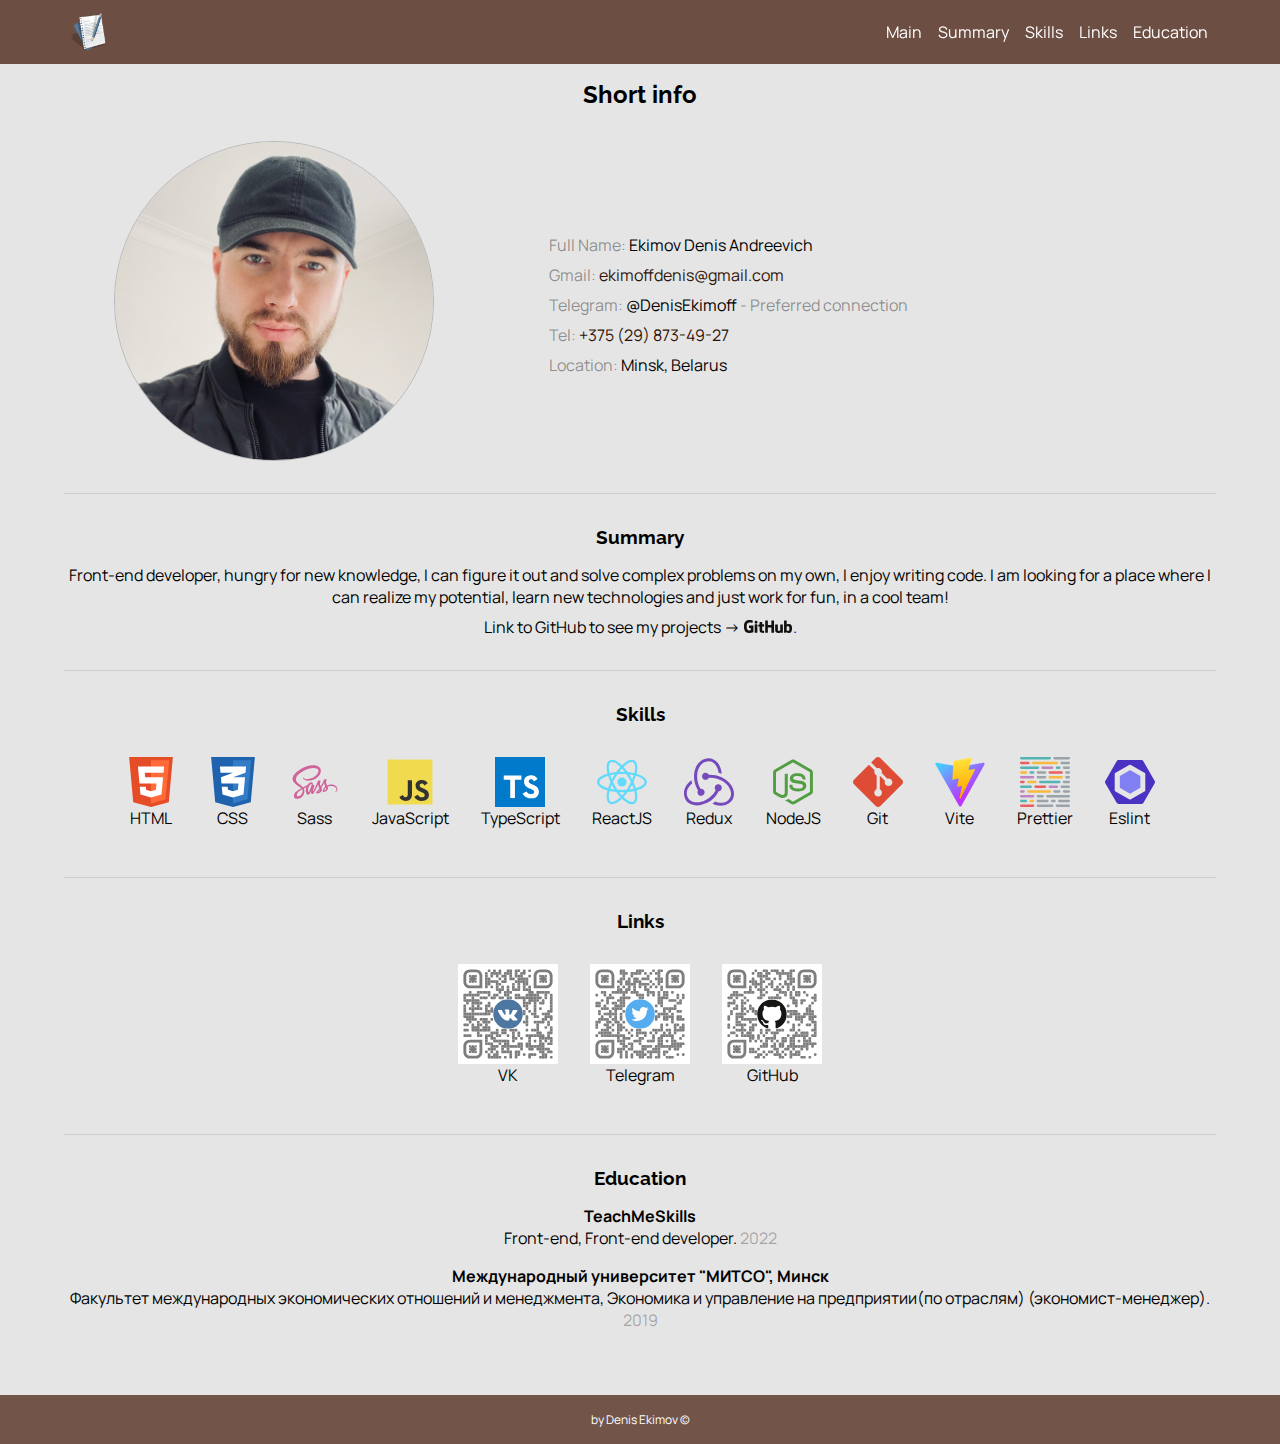
==== pages/myprofile.html @ cd578058 "feat: add qr-code links" ====
<!DOCTYPE html>
<html lang="en">

<head>
  <meta charset="UTF-8">
  <meta http-equiv="X-UA-Compatible" content="IE=edge">
  <meta name="viewport" content="width=device-width, initial-scale=1.0">
  <link rel="shortcut icon" href="../assets/img/favico.svg" type="image/x-icon">
  <link rel="stylesheet" href="../style/myprofile.css">
  <script src="../script/app.js" defer></script>
  <title>Profile</title>
</head>

<body>
  <header class="header">
    <div class="wrapper">
      <div class="header__body">
        <div class="header__logo">
          <img src="../assets/img/resume.png" alt="Resume">
        </div>
        <nav class="header__menu">
          <ul class="header__list">
            <li class="header__item">Main</li>
            <li class="header__item">Summary</li>
            <li class="header__item">Skills</li>
            <li class="header__item">Links</li>
            <li class="header__item">Education</li>
          </ul>
        </nav>
        <div class="header__burger">
          <span class="header__burger-line"></span>
        </div>
      </div>
    </div>
  </header>
  <main class="main">
    <div class="wrapper">
      <div class="main__body">
        <h2>Short info</h2>
        <section class="main__about">
          <div class="about__photo">
            <img src="../assets/img/avatar.jpg" alt="photo">
          </div>
          <div class="about__info">
            <p class="about__fullname">
              <span> Full Name:</span>
              Ekimov Denis Andreevich
            </p>
            <p class="about__email">
              <span> Gmail: </span>
              <a href="mailto:ekimoffdenis@gmail.com?subject=Job offer">ekimoffdenis@gmail.com</a>
            </p>
            <p class="about__telegram">
              <span> Telegram:</span>
              @DenisEkimoff
              <span> - Preferred connection</span>
            </p>
            <p class="about__tel">
              <span> Tel: </span>
              <a href="tel:+375298734927">+375 (29) 873-49-27</a>
            </p>
            <p class="about__location">
              <span> Location:</span>
              Minsk, Belarus
            </p>
          </div>
        </section>
        <section class="main__summary">
          <h3 class="main__title">Summary</h3>
          <p>Front-end developer, hungry for new knowledge, I can figure it out and solve complex
            problems on my
            own, I enjoy writing code. I am looking for a place where I can realize my potential,
            learn new
            technologies and just work for fun, in a cool team!</p>
          <p>Link to GitHub to see my projects &#8594 <a href="https://github.com/Denekimoff">
              <svg xmlns="http://www.w3.org/2000/svg" width="50" height="13"
                viewBox="-0.122 175.062 480.244 129.875">
                <g fill="#121110">
                  <path
                    d="M92.375 230.65H52.019a1.887 1.887 0 0 0-1.886 1.886v19.731a1.89 1.89 0 0 0 1.886 1.889h15.743v24.513s-3.535 1.206-13.308 1.206c-11.53 0-27.637-4.214-27.637-39.632 0-35.425 16.772-40.087 32.518-40.087 13.63 0 19.502 2.401 23.238 3.556 1.174.36 2.26-.808 2.26-1.851l4.502-19.063c0-.487-.165-1.075-.721-1.474-1.517-1.082-10.774-6.262-34.16-6.262-26.941 0-54.576 11.463-54.576 66.562 0 55.103 31.64 63.313 58.302 63.313 22.076 0 35.468-9.434 35.468-9.434.552-.306.612-1.077.612-1.431v-61.537c0-1.04-.844-1.885-1.885-1.885M300.354 181.664a1.88 1.88 0 0 0-1.873-1.896h-22.724a1.889 1.889 0 0 0-1.882 1.896l.006 43.913h-35.419v-43.913a1.882 1.882 0 0 0-1.875-1.896h-22.722a1.887 1.887 0 0 0-1.877 1.896v118.904c0 1.048.843 1.901 1.877 1.901h22.722c1.039 0 1.875-.854 1.875-1.901v-50.86h35.419l-.062 50.86c0 1.048.844 1.901 1.883 1.901h22.777c1.041 0 1.873-.854 1.875-1.901V181.664M135.254 197.268c0-8.183-6.56-14.795-14.653-14.795-8.085 0-14.65 6.612-14.65 14.795 0 8.173 6.565 14.802 14.65 14.802 8.093 0 14.653-6.629 14.653-14.802M133.629 275.486V220.6a1.89 1.89 0 0 0-1.88-1.895h-22.651c-1.039 0-1.969 1.072-1.969 2.115v78.634c0 2.312 1.44 2.998 3.304 2.998h20.408c2.239 0 2.788-1.1 2.788-3.034v-23.932M386.71 218.884h-22.549c-1.034 0-1.876.852-1.876 1.901v58.302s-5.729 4.192-13.859 4.192c-8.13 0-10.287-3.689-10.287-11.65v-50.844c0-1.049-.841-1.901-1.875-1.901h-22.886c-1.032 0-1.879.852-1.879 1.901v54.693c0 23.646 13.179 29.431 31.31 29.431 14.873 0 26.864-8.216 26.864-8.216s.571 4.329.829 4.843c.259.512.932 1.029 1.659 1.029l14.56-.064c1.032 0 1.879-.854 1.879-1.898l-.008-79.817c0-1.05-.843-1.902-1.882-1.902M439.445 283.207c-7.821-.238-13.126-3.788-13.126-3.788v-37.653s5.233-3.208 11.654-3.782c8.12-.727 15.944 1.726 15.944 21.095.001 20.426-3.53 24.457-14.472 24.128zm8.894-66.993c-12.807 0-21.518 5.714-21.518 5.714v-40.263c0-1.05-.839-1.897-1.875-1.897h-22.787a1.887 1.887 0 0 0-1.878 1.897v118.903c0 1.048.842 1.901 1.881 1.901h15.811c.711 0 1.25-.367 1.648-1.009.393-.639.96-5.482.96-5.482s9.318 8.83 26.957 8.83c20.708 0 32.584-10.504 32.584-47.154 0-36.651-18.967-41.44-31.783-41.44M198.936 218.695h-17.045l-.026-22.519c0-.852-.439-1.278-1.424-1.278h-23.228c-.903 0-1.388.398-1.388 1.265v23.271s-11.64 2.809-12.427 3.037a1.886 1.886 0 0 0-1.361 1.812v14.623c0 1.052.84 1.898 1.879 1.898h11.909v35.178c0 26.13 18.328 28.697 30.696 28.697 5.651 0 12.411-1.814 13.527-2.228.675-.248 1.067-.947 1.067-1.705l.019-16.086c0-1.05-.886-1.897-1.884-1.897-.993 0-3.534.404-6.15.404-8.372 0-11.209-3.893-11.209-8.932l-.001-33.432h17.046c1.039 0 1.88-.847 1.88-1.898v-18.317a1.884 1.884 0 0 0-1.88-1.893" />
                </g>
              </svg>.
            </a></p>
        </section>
        <section class="main__skills">
          <h3 class="main__title">Skills</h3>
          <ul class="skills__list">
            <li class="skills__item">HTML
              <svg enable-background="new 0 0 50 50" height="50px" id="Layer_1" version="1.0"
                viewBox="0 0 32 32" width="50px" xml:space="preserve"
                xmlns="http://www.w3.org/2000/svg" xmlns:xlink="http://www.w3.org/1999/xlink">
                <g>
                  <polygon fill="#E44D26"
                    points="27.377,28.889 16.001,32 4.625,28.889 2,0 30.002,0  " />
                  <polygon fill="#FF6C39" points="16,2 16,29.75 25.232,27.008 27.688,2  " />
                  <polygon fill="#FFFFFF"
                    points="24.363,6 7.607,6 8,10 8.619,17 19.503,17 19.148,20.984 16,21.99 12.857,20.984 12.648,19    8.803,19 9.262,23.987 16,25.99 22.728,23.986 23.718,13 12.252,13 12.002,10 24,10  " />
                </g>
              </svg>
            </li>
            <li class="skills__item">CSS
              <svg enable-background="new 0 0 32 32" height="50px" id="Layer_1" version="1.0"
                viewBox="0 0 32 32" width="50px" xml:space="preserve"
                xmlns="http://www.w3.org/2000/svg" xmlns:xlink="http://www.w3.org/1999/xlink">
                <g>
                  <polygon fill="#1F62AE"
                    points="27.377,28.889 16.001,32 4.625,28.889 2,0 30.002,0  " />
                  <polygon fill="#347DC6" points="16,2 16,29.75 25.232,27.008 27.688,2  " />
                  <polygon fill="#FFFFFF"
                    points="24.363,6 7.607,6 8,10 16,10 8.25,12.99 8.619,17 19.502,17 19.158,21 16,21.99 12.861,20.984    12.533,19 8.803,19 9.262,23.987 16,25.99 22.728,23.986 23.719,12.99 16.026,12.99 24,10  " />
                </g>
              </svg>
            </li>
            <li class="skills__item">Sass
              <svg height="50px" style="enable-background:new 0 0 512 512;" version="1.1"
                viewBox="0 0 512 512" width="50px" xml:space="preserve"
                xmlns="http://www.w3.org/2000/svg" xmlns:xlink="http://www.w3.org/1999/xlink">
                <g id="_x32_88-sass">
                  <g>
                    <g>
                      <path
                        d="M422.009,281.793c-16.096,0.071-30.035,3.952-41.675,9.701c-4.24-8.553-8.624-16.025-9.343-21.629     c-0.86-6.54-1.796-10.419-0.789-18.179c1.007-7.762,5.532-18.756,5.461-19.545c-0.071-0.79-1.006-4.743-10.275-4.815     c-9.269-0.071-17.244,1.796-18.179,4.239c-0.936,2.443-2.73,7.977-3.808,13.725c-1.653,8.407-18.54,38.443-28.097,54.107     c-3.161-6.106-5.819-11.497-6.395-15.808c-0.862-6.54-1.796-10.419-0.79-18.179c1.006-7.762,5.532-18.756,5.46-19.545     c-0.072-0.79-1.006-4.743-10.274-4.815c-9.27-0.071-17.244,1.796-18.18,4.24c-0.934,2.442-1.94,8.191-3.808,13.726     c-1.867,5.53-24.359,55.541-30.251,68.548c-3.019,6.609-5.604,11.927-7.473,15.521c-0.286,0.574-0.502,0.934-0.646,1.222     c0.215-0.359,0.36-0.72,0.36-0.574c-1.581,3.088-2.516,4.813-2.516,4.813v0.071c-1.222,2.299-2.587,4.382-3.233,4.382     c-0.432,0-1.365-6.034,0.216-14.298c3.376-17.389,11.352-44.404,11.28-45.34c-0.072-0.503,1.508-5.173-5.246-7.689     c-6.538-2.371-8.91,1.582-9.484,1.582s-1.006,1.438-1.006,1.438s7.258-30.467-13.94-30.467     c-13.221,0-31.615,14.516-40.668,27.665c-5.677,3.09-17.965,9.772-30.898,16.885c-4.958,2.731-10.06,5.532-14.874,8.192     c-0.359-0.361-0.647-0.72-1.006-1.079c-25.724-27.447-73.22-46.848-71.207-83.711c0.718-13.437,5.389-48.716,91.327-91.542     c70.418-35.065,126.751-25.436,136.453-4.024c13.938,30.539-30.109,87.376-103.256,95.566     c-27.88,3.09-42.537-7.688-46.202-11.711c-3.809-4.239-4.384-4.456-5.821-3.665c-2.372,1.293-0.862,5.03,0,7.257     c2.156,5.676,11.137,15.736,26.443,20.766c13.435,4.383,46.13,6.827,85.649-8.479c44.406-17.102,78.969-64.742,68.837-104.62     C303.809,85.2,236.625,71.906,173.034,94.468c-37.867,13.437-78.824,34.563-108.285,62.082     c-34.993,32.767-40.597,61.292-38.299,73.221c8.192,42.321,66.537,69.914,89.89,90.32c-1.15,0.647-2.228,1.222-3.233,1.797     c-11.712,5.819-56.19,29.1-67.328,53.677c-12.573,27.879,2.083,47.853,11.712,50.585c30.035,8.334,60.789-6.683,77.316-31.33     c16.525-24.645,14.514-56.836,6.898-71.495c-0.073-0.215-0.216-0.357-0.287-0.575c3.017-1.795,6.106-3.592,9.197-5.388     c5.963-3.521,11.784-6.756,16.885-9.556c-2.875,7.761-4.958,17.098-6.036,30.609c-1.293,15.807,5.246,36.286,13.725,44.334     c3.735,3.521,8.262,3.594,11.065,3.594c9.916,0,14.37-8.193,19.328-17.965c6.108-11.93,11.497-25.798,11.497-25.798     s-6.754,37.511,11.712,37.511c6.754,0,13.51-8.695,16.526-13.15v0.071c0,0,0.145-0.286,0.504-0.86     c0.718-1.079,1.077-1.726,1.077-1.726v-0.217c2.73-4.67,8.695-15.377,17.675-33.052c11.642-22.851,22.778-51.378,22.778-51.378     s1.006,6.972,4.457,18.54c2.011,6.826,6.25,14.299,9.627,21.557c-2.729,3.736-4.383,5.892-4.383,5.892s0,0.071,0.07,0.143     c-2.155,2.876-4.597,5.966-7.112,8.984c-9.198,10.921-20.12,23.425-21.556,27.017c-1.726,4.24-1.294,7.399,2.012,9.844     c2.442,1.869,6.754,2.155,11.28,1.797c8.264-0.577,14.084-2.587,16.886-3.883c4.454-1.578,9.629-4.095,14.515-7.615     c8.982-6.609,14.444-16.094,13.939-28.597c-0.287-6.898-2.516-13.797-5.246-20.262c0.791-1.151,1.654-2.374,2.444-3.593     c14.229-20.769,25.222-43.544,25.222-43.544s1.006,6.968,4.454,18.537c1.725,5.821,5.102,12.216,8.191,18.466     c-13.365,10.851-21.627,23.427-24.502,31.688c-5.318,15.306-1.15,22.202,6.682,23.786c3.521,0.718,8.551-0.936,12.288-2.517     c4.67-1.581,10.275-4.096,15.52-7.976c8.982-6.609,17.677-15.88,17.103-28.454c-0.217-5.677-1.797-11.353-3.881-16.814     c11.28-4.741,25.941-7.33,44.622-5.173c40.023,4.67,47.854,29.675,46.345,40.093c-1.507,10.492-9.914,16.241-12.717,17.965     c-2.804,1.725-3.665,2.372-3.448,3.665c0.358,1.868,1.651,1.797,4.022,1.364c3.307-0.574,20.982-8.479,21.771-27.808     C487.108,308.45,463.613,281.578,422.009,281.793L422.009,281.793z M113.538,385.766c-13.22,14.443-31.759,19.904-39.734,15.305     c-8.551-4.956-5.174-26.226,11.137-41.604c9.916-9.34,22.706-17.962,31.185-23.279c1.94-1.149,4.743-2.874,8.192-4.958     c0.575-0.357,0.862-0.502,0.862-0.502c0.646-0.433,1.365-0.791,2.084-1.223C133.226,351.349,127.478,370.605,113.538,385.766     L113.538,385.766z M210.111,320.091c-4.599,11.28-14.3,40.023-20.19,38.514c-5.03-1.294-8.121-23.209-1.006-44.764     c3.592-10.851,11.208-23.784,15.736-28.813c7.256-8.121,15.232-10.708,17.101-7.474     C224.266,281.793,212.984,313.05,210.111,320.091L210.111,320.091z M289.868,358.176c-1.939,1.005-3.736,1.651-4.598,1.148     c-0.646-0.359,0.791-1.725,0.791-1.725s9.986-10.706,13.939-15.594c2.299-2.873,4.957-6.251,7.832-9.986     c0,0.357,0.07,0.719,0.07,1.148C307.833,346.031,295.474,354.727,289.868,358.176z M351.377,344.163     c-1.437-1.006-1.223-4.383,3.592-14.875c1.869-4.096,6.181-10.993,13.652-17.604c0.863,2.73,1.365,5.316,1.365,7.759     C369.913,335.611,358.346,341.647,351.377,344.163L351.377,344.163z"
                        style="fill:#CF649A;" />
                    </g>
                  </g>
                </g>
                <g id="Layer_1" />
              </svg>
            </li>
            <li class="skills__item">JavaScript
              <svg height="50px" style="enable-background:new 0 0 512 512;" version="1.1"
                viewBox="0 0 512 512" width="50px" xml:space="preserve"
                xmlns="http://www.w3.org/2000/svg" xmlns:xlink="http://www.w3.org/1999/xlink">
                <g id="_x31_87-js">
                  <g>
                    <rect height="459.998" style="fill:#F0DB4F;" width="459.996" x="26.002"
                      y="26.001" />
                    <path
                      d="M276.331,384.759c0,44.767-26.286,65.2-64.586,65.2c-34.601,0-54.623-17.865-64.892-39.529    l35.218-21.255c6.777,12.013,12.938,22.177,27.826,22.177c14.169,0,23.207-5.544,23.207-27.208V237.21h43.227V384.759    L276.331,384.759z"
                      style="fill:#323330;" />
                    <path
                      d="M378.598,449.959c-40.147,0-66.124-19.099-78.754-44.151l35.219-20.332    c9.241,15.095,21.356,26.286,42.611,26.286c17.866,0,29.364-8.932,29.364-21.355c0-14.787-11.704-20.021-31.52-28.75l-10.781-4.62    c-31.214-13.246-51.853-29.983-51.853-65.2c0-32.447,24.745-57.09,63.248-57.09c27.518,0,47.232,9.549,61.402,34.603    l-33.679,21.562c-7.392-13.246-15.401-18.481-27.825-18.481c-12.63,0-20.639,8.01-20.639,18.481    c0,12.938,8.009,18.176,26.594,26.285l10.78,4.621c36.759,15.71,57.397,31.832,57.397,67.974    C450.164,428.602,419.565,449.959,378.598,449.959L378.598,449.959z"
                      style="fill:#323330;" />
                  </g>
                </g>
                <g id="Layer_1" />
              </svg>
            </li>
            <li class="skills__item">TypeScript
              <svg height="50px" viewBox="0 0 640 640" width="50px"
                xmlns="http://www.w3.org/2000/svg">
                <path d="m0 0h640v640h-640z" fill="#017acb" />
                <path
                  d="m307.3 237h30.7v53h-83v235.8l-2.2.6c-3 .8-42.5.8-51-.1l-6.8-.6v-235.7h-83v-53l26.3-.3c14.4-.2 51.4-.2 82.2 0s69.8.3 86.8.3zm234.3 263.8c-12.2 12.9-25.3 20.1-47.1 26-9.5 2.6-11.1 2.7-32.5 2.6s-23.1-.1-33.5-2.8c-26.9-6.9-48.6-20.4-63.4-39.5-4.2-5.4-11.1-16.6-11.1-18 0-.4 1-1.3 2.3-1.9s4-2.3 6.2-3.6 6.2-3.7 8.9-5.1 10.5-6 17.3-10.1 13-7.4 13.7-7.4 2 1.4 3 3.1c6 10.1 20 23 29.9 27.4 6.1 2.6 19.6 5.5 26.1 5.5 6 0 17-2.6 22.9-5.3 6.3-2.9 9.5-5.8 13.3-11.6 2.6-4.1 2.9-5.2 2.8-13 0-7.2-.4-9.2-2.4-12.5-5.6-9.2-13.2-14-44-27.6-31.8-14.1-46.1-22.5-57.7-33.8-8.6-8.4-10.3-10.7-15.7-21.2-7-13.5-7.9-17.9-8-38-.1-14.1.2-18.7 1.7-23.5 2.1-7.2 8.9-21.1 12-24.6 6.4-7.5 8.7-9.8 13.2-13.5 13.6-11.2 34.8-18.6 55.1-19.3 2.3 0 9.9.4 17 .9 20.4 1.7 34.3 6.7 47.7 17.4 10.1 8 25.4 26.8 23.9 29.3-1 1.5-40.9 28.1-43.5 28.9-1.6.5-2.7-.1-4.9-2.7-13.6-16.3-19.1-19.8-32.3-20.6-9.4-.6-14.4.5-20.7 4.7-6.6 4.4-9.8 11.1-9.8 20.4.1 13.6 5.3 20 24.5 29.5 12.4 6.1 23 11.1 23.8 11.1 1.2 0 26.9 12.8 33.6 16.8 31.2 18.3 43.9 37.1 47.2 69.5 2.4 24.4-4.5 46.7-19.5 62.5z"
                  fill="#fff" />
              </svg>
            </li>
            <li class="skills__item">ReactJS
              <svg height="100%"
                style="fill-rule:evenodd;clip-rule:evenodd;stroke-linejoin:round;stroke-miterlimit:2;"
                version="1.1" viewBox="0 0 128 128" width="50px" xml:space="preserve"
                xmlns="http://www.w3.org/2000/svg" xmlns:serif="http://www.serif.com/"
                xmlns:xlink="http://www.w3.org/1999/xlink">
                <g transform="matrix(1.25305,0,0,1.25305,-16.3076,4.57191)">
                  <circle cx="64" cy="47.5" r="9.3" style="fill:rgb(97,218,251);" />
                  <path
                    d="M64,81.7C71.3,88.8 78.5,93 84.3,93C86.2,93 88,92.6 89.5,91.7C94.7,88.7 96.6,81.2 94.8,70.5C94.5,68.6 94.1,66.7 93.6,64.7C95.6,64.1 97.4,63.5 99.2,62.9C109.3,59 114.9,53.6 114.9,47.7C114.9,41.7 109.3,36.3 99.2,32.5C97.4,31.8 95.6,31.2 93.6,30.7C94.1,28.7 94.5,26.8 94.8,24.9C96.5,14 94.6,6.4 89.4,3.4C87.9,2.5 86.1,2.1 84.2,2.1C78.5,2.1 71.2,6.3 63.9,13.4C56.7,6.3 49.5,2.1 43.7,2.1C41.8,2.1 40,2.5 38.5,3.4C33.3,6.4 31.4,13.9 33.2,24.6C33.5,26.5 33.9,28.4 34.4,30.4C32.4,31 30.6,31.6 28.8,32.2C18.7,36.1 13.1,41.5 13.1,47.4C13.1,53.4 18.7,58.8 28.8,62.6C30.6,63.3 32.4,63.9 34.4,64.4C33.9,66.4 33.5,68.3 33.2,70.2C31.5,80.9 33.4,88.5 38.5,91.4C40,92.3 41.8,92.7 43.7,92.7C49.5,92.9 56.7,88.7 64,81.7ZM58.4,68.2C60.2,68.3 62.1,68.3 64,68.3C65.9,68.3 67.8,68.3 69.6,68.2C67.8,70.6 65.9,72.8 64,74.9C62.1,72.8 60.2,70.6 58.4,68.2ZM46,57.9C47,59.6 47.9,61.2 49,62.8C45.9,62.4 43,61.9 40.2,61.3C41.1,58.6 42.1,55.8 43.3,53C44.1,54.6 45,56.3 46,57.9ZM40.2,33.8C43,33.2 45.9,32.7 49,32.3C48,33.9 47,35.5 46,37.2C45,38.9 44.1,40.5 43.3,42.2C42,39.3 41,36.5 40.2,33.8ZM45.7,47.5C47,44.8 48.4,42.1 50,39.4C51.5,36.8 53.2,34.2 54.9,31.6C57.9,31.4 60.9,31.3 64,31.3C67.2,31.3 70.2,31.4 73.1,31.6C74.9,34.2 76.5,36.8 78,39.4C79.6,42.1 81,44.8 82.3,47.5C81,50.2 79.6,52.9 78,55.6C76.5,58.2 74.8,60.8 73.1,63.4C70.1,63.6 67.1,63.7 64,63.7C60.8,63.7 57.8,63.6 54.9,63.4C53.1,60.8 51.5,58.2 50,55.6C48.4,52.9 47,50.2 45.7,47.5ZM84.8,42.1L82.1,37.1C81.1,35.4 80.2,33.8 79.1,32.2C82.2,32.6 85.1,33.1 87.9,33.7C87,36.5 86,39.3 84.8,42.1ZM84.8,52.9C86,55.7 87,58.5 87.9,61.2C85.1,61.8 82.2,62.3 79.1,62.7C80.1,61.1 81.1,59.5 82.1,57.8C83,56.3 83.9,54.6 84.8,52.9ZM87.1,87.6C86.3,88.1 85.3,88.3 84.2,88.3C79.3,88.3 73.2,84.3 67.2,78.3C70.1,75.2 72.9,71.7 75.7,67.8C80.4,67.4 84.9,66.7 89.1,65.7C89.6,67.5 89.9,69.3 90.2,71.1C91.6,79.6 90.5,85.7 87.1,87.6ZM92.3,34.9C103.5,38.1 110.2,43 110.2,47.5C110.2,51.4 105.6,55.3 97.5,58.4C95.9,59 94.1,59.6 92.3,60.1C91,56 89.4,51.8 87.4,47.5C89.4,43.2 91.1,39 92.3,34.9ZM84.3,6.7C85.4,6.7 86.3,6.9 87.2,7.4C90.5,9.3 91.7,15.3 90.3,23.9C90,25.6 89.6,27.4 89.2,29.3C85,28.4 80.5,27.7 75.8,27.2C73.1,23.3 70.2,19.8 67.3,16.7C73.3,10.8 79.4,6.7 84.3,6.7ZM69.6,26.8C67.8,26.7 65.9,26.7 64,26.7C62.1,26.7 60.2,26.7 58.4,26.8C60.2,24.4 62.1,22.2 64,20.1C65.9,22.2 67.8,24.5 69.6,26.8ZM40.9,7.4C41.7,6.9 42.7,6.7 43.8,6.7C48.7,6.7 54.8,10.7 60.8,16.7C57.9,19.8 55.1,23.3 52.3,27.2C47.6,27.6 43.1,28.3 38.9,29.3C38.4,27.5 38.1,25.7 37.8,23.9C36.4,15.4 37.5,9.4 40.9,7.4ZM35.7,60.1C24.5,56.9 17.8,52 17.8,47.5C17.8,43.6 22.4,39.7 30.5,36.6C32.1,36 33.9,35.4 35.7,34.9C37,39 38.6,43.2 40.6,47.5C38.6,51.8 36.9,56.1 35.7,60.1ZM37.8,71.1C38.1,69.4 38.5,67.6 38.9,65.7C43.1,66.6 47.6,67.3 52.3,67.8C55,71.7 57.9,75.2 60.8,78.3C54.8,84.2 48.7,88.3 43.8,88.3C42.7,88.3 41.8,88.1 40.9,87.6C37.5,85.7 36.4,79.6 37.8,71.1Z"
                    style="fill:rgb(97,218,251);fill-rule:nonzero;" />
                </g>
              </svg>
            </li>
            <li class="skills__item">Redux
              <svg width="50px" height="50px" viewBox="0 0 256 244"
                xmlns="http://www.w3.org/2000/svg" preserveAspectRatio="xMidYMid">
                <path
                  d="M177.381 169.733c9.447-.978 16.614-9.122 16.288-18.896-.325-9.773-8.47-17.592-18.243-17.592h-.651c-10.1.326-17.918 8.796-17.592 18.895.326 4.887 2.28 9.122 5.212 12.054-11.076 21.828-28.016 37.791-53.426 51.148-17.266 9.122-35.183 12.38-53.1 10.1-14.66-1.955-26.062-8.47-33.23-19.222-10.424-15.963-11.401-33.23-2.605-50.496 6.19-12.38 15.962-21.502 22.152-26.063-1.303-4.235-3.258-11.402-4.235-16.614-47.237 34.207-42.35 80.468-28.016 102.295 10.75 16.29 32.577 26.389 56.684 26.389 6.515 0 13.03-.652 19.546-2.28 41.699-8.145 73.299-32.905 91.216-69.718zm57.336-40.397c-24.759-28.995-61.245-44.958-102.944-44.958h-5.212c-2.932-5.864-9.122-9.774-15.963-9.774h-.652C99.848 74.93 92.03 83.4 92.355 93.5c.326 9.773 8.47 17.592 18.243 17.592h.651c7.167-.326 13.357-4.887 15.963-11.077h5.864c24.759 0 48.214 7.167 69.39 21.176 16.288 10.751 28.016 24.76 34.531 41.7 5.538 13.683 5.212 27.04-.652 38.443-9.121 17.266-24.432 26.714-44.63 26.714-13.031 0-25.41-3.91-31.926-6.842-3.583 3.258-10.099 8.47-14.66 11.729 14.009 6.515 28.343 10.099 42.025 10.099 31.274 0 54.404-17.267 63.2-34.533 9.447-18.896 8.795-51.474-15.637-79.165zM69.225 175.27c.326 9.774 8.47 17.592 18.243 17.592h.652c10.099-.325 17.917-8.796 17.591-18.895-.325-9.774-8.47-17.592-18.243-17.592h-.651c-.652 0-1.63 0-2.28.325-13.357-22.153-18.895-46.26-16.94-72.323 1.302-19.547 7.818-36.488 19.22-50.497 9.447-12.054 27.69-17.918 40.07-18.243 34.531-.652 49.19 42.351 50.168 59.618 4.235.977 11.402 3.258 16.289 4.887C189.434 27.366 156.857 0 125.584 0c-29.32 0-56.359 21.176-67.11 52.451-14.985 41.7-5.212 81.771 13.031 113.372-1.628 2.28-2.606 5.864-2.28 9.448z"
                  fill="#764ABC" />
              </svg>
            </li>
            <li class="skills__item">NodeJS
              <svg height="50px" style="enable-background:new 0 0 512 512;" version="1.1"
                viewBox="0 0 512 512" width="50px" xml:space="preserve"
                xmlns="http://www.w3.org/2000/svg" xmlns:xlink="http://www.w3.org/1999/xlink">
                <g id="_x32_33-node-js">
                  <g>
                    <path
                      d="M255.908,485.999c-6.116,0-12.323-1.642-17.708-4.746l-56.319-33.316    c-8.397-4.747-4.29-6.389-1.551-7.303c11.226-3.925,13.508-4.745,25.465-11.592c1.279-0.729,2.922-0.457,4.199,0.366    l43.266,25.648c1.552,0.912,3.741,0.912,5.202,0l168.592-97.304c1.553-0.913,2.555-2.738,2.555-4.563V158.583    c0-1.917-1.002-3.651-2.645-4.654L258.463,56.716c-1.551-0.913-3.65-0.913-5.202,0L84.852,154.019    c-1.644,0.913-2.647,2.738-2.647,4.655v194.515c0,1.825,1.003,3.65,2.647,4.473l46.188,26.653    c25.102,12.504,40.436-2.191,40.436-17.068V175.195c0-2.738,2.19-4.837,4.93-4.837h21.359c2.647,0,4.928,2.099,4.928,4.837    v192.143c0,33.407-18.256,52.576-49.928,52.576c-9.768,0-17.435,0-38.794-10.588l-44.179-25.467    c-10.954-6.299-17.708-18.074-17.708-30.76V158.583c0-12.596,6.754-24.462,17.708-30.76L238.2,30.519    c10.679-6.024,24.828-6.024,35.416,0l168.594,97.394c10.953,6.298,17.707,18.073,17.707,30.761v194.515    c0,12.596-6.754,24.371-17.707,30.761l-168.594,97.303C268.23,484.357,262.113,485.999,255.908,485.999z M392.006,294.224    c0-36.421-24.646-46.096-76.4-52.941c-52.396-6.938-57.689-10.498-57.689-22.729c0-10.131,4.473-23.641,43.266-23.641    c34.596,0,47.375,7.485,52.668,30.853c0.457,2.19,2.467,3.833,4.746,3.833h21.91c1.367,0,2.645-0.547,3.559-1.552    c0.914-1.003,1.369-2.373,1.275-3.743c-3.375-40.252-30.121-58.965-84.158-58.965c-48.103,0-76.764,20.264-76.764,54.311    c0,36.876,28.569,47.101,74.664,51.662c55.225,5.387,59.514,13.511,59.514,24.373c0,18.805-15.15,26.835-50.658,26.835    c-44.635,0-54.403-11.227-57.689-33.406c-0.365-2.373-2.374-4.107-4.837-4.107h-21.817c-2.738,0-4.836,2.191-4.836,4.836    c0,28.39,15.426,62.254,89.271,62.254C361.336,352.005,392.006,330.916,392.006,294.224L392.006,294.224z"
                      style="fill:#539E43;" />
                  </g>
                </g>
                <g id="Layer_1" />
              </svg>
            </li>
            <li class="skills__item">Git
              <svg width="50" height="50" viewBox="0 0 256 256" xmlns="http://www.w3.org/2000/svg"
                preserveAspectRatio="xMinYMin meet">
                <path
                  d="M251.172 116.594L139.4 4.828c-6.433-6.437-16.873-6.437-23.314 0l-23.21 23.21 29.443 29.443c6.842-2.312 14.688-.761 20.142 4.693 5.48 5.489 7.02 13.402 4.652 20.266l28.375 28.376c6.865-2.365 14.786-.835 20.269 4.657 7.663 7.66 7.663 20.075 0 27.74-7.665 7.666-20.08 7.666-27.749 0-5.764-5.77-7.188-14.235-4.27-21.336l-26.462-26.462-.003 69.637a19.82 19.82 0 0 1 5.188 3.71c7.663 7.66 7.663 20.076 0 27.747-7.665 7.662-20.086 7.662-27.74 0-7.663-7.671-7.663-20.086 0-27.746a19.654 19.654 0 0 1 6.421-4.281V94.196a19.378 19.378 0 0 1-6.421-4.281c-5.806-5.798-7.202-14.317-4.227-21.446L81.47 39.442l-76.64 76.635c-6.44 6.443-6.44 16.884 0 23.322l111.774 111.768c6.435 6.438 16.873 6.438 23.316 0l111.251-111.249c6.438-6.44 6.438-16.887 0-23.324"
                  fill="#DE4C36" />
              </svg>
            </li>
            <li class="skills__item">Vite
              <svg height="50" preserveAspectRatio="xMidYMid" width="50"
                xmlns="http://www.w3.org/2000/svg"
                viewBox="-1.871 -0.4069999999999627 259.721 257.849">
                <linearGradient id="a" x1="-.828%" x2="57.636%" y1="7.652%" y2="78.411%">
                  <stop offset="0" stop-color="#41d1ff" />
                  <stop offset="1" stop-color="#bd34fe" />
                </linearGradient>
                <linearGradient id="b" x1="43.376%" x2="50.316%" y1="2.242%" y2="89.03%">
                  <stop offset="0" stop-color="#ffea83" />
                  <stop offset=".083" stop-color="#ffdd35" />
                  <stop offset="1" stop-color="#ffa800" />
                </linearGradient>
                <path
                  d="M255.153 37.938L134.897 252.976c-2.483 4.44-8.862 4.466-11.382.048L.875 37.958c-2.746-4.814 1.371-10.646 6.827-9.67l120.385 21.517a6.537 6.537 0 0 0 2.322-.004l117.867-21.483c5.438-.991 9.574 4.796 6.877 9.62z"
                  fill="url(#a)" />
                <path
                  d="M185.432.063L96.44 17.501a3.268 3.268 0 0 0-2.634 3.014l-5.474 92.456a3.268 3.268 0 0 0 3.997 3.378l24.777-5.718c2.318-.535 4.413 1.507 3.936 3.838l-7.361 36.047c-.495 2.426 1.782 4.5 4.151 3.78l15.304-4.649c2.372-.72 4.652 1.36 4.15 3.788l-11.698 56.621c-.732 3.542 3.979 5.473 5.943 2.437l1.313-2.028 72.516-144.72c1.215-2.423-.88-5.186-3.54-4.672l-25.505 4.922c-2.396.462-4.435-1.77-3.759-4.114l16.646-57.705c.677-2.35-1.37-4.583-3.769-4.113z"
                  fill="url(#b)" />
              </svg>
            </li>
            <li class="skills__item">Prettier
              <svg id="Layer_1" xmlns="http://www.w3.org/2000/svg" viewBox="0 0 210 210" width="50"
                height="50">
                <style>
                  .st0 {
                    fill: #56b3b4
                  }

                  .st1 {
                    fill: #ea5e5e
                  }

                  .st2 {
                    fill: #bf85bf
                  }

                  .st3 {
                    fill: #f7ba3e
                  }

                  .st4 {
                    opacity: .5;
                    fill: #4d616e;
                    enable-background: new
                  }
                </style>
                <title>prettier-icon-dark</title>
                <g id="Page-1">
                  <g id="prettier-icon-dark">
                    <g id="Icon-_x28_Dark_x29_">
                      <g id="Group">
                        <path id="Rectangle" class="st0"
                          d="M155 40h10c2.8 0 5 2.2 5 5s-2.2 5-5 5h-10c-2.8 0-5-2.2-5-5s2.2-5 5-5z" />
                        <path id="Rectangle_1_" class="st1"
                          d="M5 200h50c2.8 0 5 2.2 5 5s-2.2 5-5 5H5c-2.8 0-5-2.2-5-5s2.2-5 5-5z" />
                        <path id="Rectangle_2_" class="st2"
                          d="M125 120h30c2.8 0 5 2.2 5 5s-2.2 5-5 5h-30c-2.8 0-5-2.2-5-5s2.2-5 5-5z" />
                        <path id="Rectangle_3_" class="st1"
                          d="M65 120h40c2.8 0 5 2.2 5 5s-2.2 5-5 5H65c-2.8 0-5-2.2-5-5s2.2-5 5-5z" />
                        <path id="Rectangle_4_" class="st0"
                          d="M5 120h40c2.8 0 5 2.2 5 5s-2.2 5-5 5H5c-2.8 0-5-2.2-5-5s2.2-5 5-5z" />
                        <path id="Rectangle_5_" class="st2"
                          d="M5 160h50c2.8 0 5 2.2 5 5s-2.2 5-5 5H5c-2.8 0-5-2.2-5-5s2.2-5 5-5z" />
                        <path id="Rectangle_6_" class="st2"
                          d="M5 80h50c2.8 0 5 2.2 5 5s-2.2 5-5 5H5c-2.8 0-5-2.2-5-5s2.2-5 5-5z" />
                        <path id="Rectangle_7_" class="st3"
                          d="M55 20h100c2.8 0 5 2.2 5 5s-2.2 5-5 5H55c-2.8 0-5-2.2-5-5s2.2-5 5-5z" />
                        <path id="Rectangle_8_" class="st1"
                          d="M5 20h30c2.8 0 5 2.2 5 5s-2.2 5-5 5H5c-2.8 0-5-2.2-5-5s2.2-5 5-5z" />
                        <path id="Rectangle_9_" class="st3"
                          d="M45 180h10c2.8 0 5 2.2 5 5s-2.2 5-5 5H45c-2.8 0-5-2.2-5-5s2.2-5 5-5z" />
                        <path id="Rectangle_10_" class="st0"
                          d="M45 60h10c2.8 0 5 2.2 5 5s-2.2 5-5 5H45c-2.8 0-5-2.2-5-5s2.2-5 5-5z" />
                        <path id="Rectangle_11_" class="st0"
                          d="M5 180h20c2.8 0 5 2.2 5 5s-2.2 5-5 5H5c-2.8 0-5-2.2-5-5s2.2-5 5-5z" />
                        <path id="Rectangle_12_" class="st3"
                          d="M5 60h20c2.8 0 5 2.2 5 5s-2.2 5-5 5H5c-2.8 0-5-2.2-5-5s2.2-5 5-5z" />
                        <path id="Rectangle_13_" class="st4"
                          d="M135 180h10c2.8 0 5 2.2 5 5s-2.2 5-5 5h-10c-2.8 0-5-2.2-5-5s2.2-5 5-5z" />
                        <path id="Rectangle_14_" class="st4"
                          d="M75 180h40c2.8 0 5 2.2 5 5s-2.2 5-5 5H75c-2.8 0-5-2.2-5-5s2.2-5 5-5z" />
                        <path id="Rectangle_15_" class="st4"
                          d="M165 180h40c2.8 0 5 2.2 5 5s-2.2 5-5 5h-40c-2.8 0-5-2.2-5-5s2.2-5 5-5z" />
                        <path id="Rectangle_16_" class="st0"
                          d="M85 100h80c2.8 0 5 2.2 5 5s-2.2 5-5 5H85c-2.8 0-5-2.2-5-5s2.2-5 5-5z" />
                        <path id="Rectangle_17_" class="st3"
                          d="M35 100h30c2.8 0 5 2.2 5 5s-2.2 5-5 5H35c-2.8 0-5-2.2-5-5s2.2-5 5-5z" />
                        <path id="Rectangle_18_" class="st1"
                          d="M5 100h10c2.8 0 5 2.2 5 5s-2.2 5-5 5H5c-2.8 0-5-2.2-5-5s2.2-5 5-5z" />
                        <path id="Rectangle_19_" class="st2"
                          d="M95 40h40c2.8 0 5 2.2 5 5s-2.2 5-5 5H95c-2.8 0-5-2.2-5-5s2.2-5 5-5z" />
                        <path id="Rectangle_20_" class="st0"
                          d="M5 40h70c2.8 0 5 2.2 5 5s-2.2 5-5 5H5c-2.8 0-5-2.2-5-5s2.2-5 5-5z" />
                        <path id="Rectangle_21_" class="st3"
                          d="M35 140h90c2.8 0 5 2.2 5 5s-2.2 5-5 5H35c-2.8 0-5-2.2-5-5s2.2-5 5-5z" />
                        <path id="Rectangle_22_" class="st2"
                          d="M5 140h10c2.8 0 5 2.2 5 5s-2.2 5-5 5H5c-2.8 0-5-2.2-5-5s2.2-5 5-5z" />
                        <path id="Rectangle_23_" class="st1"
                          d="M125 60h50c2.8 0 5 2.2 5 5s-2.2 5-5 5h-50c-2.8 0-5-2.2-5-5s2.2-5 5-5z" />
                        <path id="Rectangle_24_" class="st3"
                          d="M125 80h50c2.8 0 5 2.2 5 5s-2.2 5-5 5h-50c-2.8 0-5-2.2-5-5s2.2-5 5-5z" />
                        <path id="Rectangle_25_" class="st0"
                          d="M5 0h120c2.8 0 5 2.2 5 5s-2.2 5-5 5H5c-2.8 0-5-2.2-5-5s2.2-5 5-5z" />
                        <path id="Rectangle_26_" class="st4"
                          d="M145 0h60c2.8 0 5 2.2 5 5s-2.2 5-5 5h-60c-2.8 0-5-2.2-5-5s2.2-5 5-5z" />
                        <path id="Rectangle_27_" class="st4"
                          d="M145 140h20c2.8 0 5 2.2 5 5s-2.2 5-5 5h-20c-2.8 0-5-2.2-5-5s2.2-5 5-5z" />
                        <path id="Rectangle_28_" class="st4"
                          d="M185 140h20c2.8 0 5 2.2 5 5s-2.2 5-5 5h-20c-2.8 0-5-2.2-5-5s2.2-5 5-5z" />
                        <path id="Rectangle_29_" class="st4"
                          d="M175 120h30c2.8 0 5 2.2 5 5s-2.2 5-5 5h-30c-2.8 0-5-2.2-5-5s2.2-5 5-5z" />
                        <path id="Rectangle_30_" class="st4"
                          d="M175 20h30c2.8 0 5 2.2 5 5s-2.2 5-5 5h-30c-2.8 0-5-2.2-5-5s2.2-5 5-5z" />
                        <path id="Rectangle_31_" class="st4"
                          d="M185 100h20c2.8 0 5 2.2 5 5s-2.2 5-5 5h-20c-2.8 0-5-2.2-5-5s2.2-5 5-5z" />
                        <path id="Rectangle_32_" class="st4"
                          d="M185 40h20c2.8 0 5 2.2 5 5s-2.2 5-5 5h-20c-2.8 0-5-2.2-5-5s2.2-5 5-5z" />
                        <path id="Rectangle_33_" class="st4"
                          d="M195 60h10c2.8 0 5 2.2 5 5s-2.2 5-5 5h-10c-2.8 0-5-2.2-5-5s2.2-5 5-5z" />
                        <path id="Rectangle_34_" class="st4"
                          d="M195 80h10c2.8 0 5 2.2 5 5s-2.2 5-5 5h-10c-2.8 0-5-2.2-5-5s2.2-5 5-5z" />
                        <path id="Rectangle_35_" class="st4"
                          d="M115 160h90c2.8 0 5 2.2 5 5s-2.2 5-5 5h-90c-2.8 0-5-2.2-5-5s2.2-5 5-5z" />
                        <path id="Rectangle_36_" class="st4"
                          d="M75 160h20c2.8 0 5 2.2 5 5s-2.2 5-5 5H75c-2.8 0-5-2.2-5-5s2.2-5 5-5z" />
                        <path id="Rectangle_37_" class="st4"
                          d="M155 200h50c2.8 0 5 2.2 5 5s-2.2 5-5 5h-50c-2.8 0-5-2.2-5-5s2.2-5 5-5z" />
                        <path id="Rectangle_38_" class="st4"
                          d="M75 200h60c2.8 0 5 2.2 5 5s-2.2 5-5 5H75c-2.8 0-5-2.2-5-5s2.2-5 5-5z" />
                        <path id="Rectangle_39_" class="st4"
                          d="M75 60h30c2.8 0 5 2.2 5 5s-2.2 5-5 5H75c-2.8 0-5-2.2-5-5s2.2-5 5-5z" />
                        <path id="Rectangle_40_" class="st4"
                          d="M75 80h30c2.8 0 5 2.2 5 5s-2.2 5-5 5H75c-2.8 0-5-2.2-5-5s2.2-5 5-5z" />
                      </g>
                    </g>
                  </g>
                </g>
              </svg>
            </li>
            <li class="skills__item">Eslint
              <svg width="50" height="50" viewBox="0 0 256 225" xmlns="http://www.w3.org/2000/svg"
                preserveAspectRatio="xMidYMid">
                <path
                  d="M77.965 80.568l48.57-28.042a3.929 3.929 0 0 1 3.93 0l48.57 28.042A3.932 3.932 0 0 1 181 83.971v56.084c0 1.403-.75 2.7-1.965 3.403l-48.57 28.042a3.929 3.929 0 0 1-3.93 0l-48.57-28.042A3.931 3.931 0 0 1 76 140.055V83.97c.001-1.404.75-2.7 1.965-3.403"
                  fill="#8080F2" />
                <path
                  d="M254.417 107.417L196.323 6.35C194.213 2.696 190.315 0 186.095 0H69.906c-4.22 0-8.12 2.696-10.23 6.35L1.583 107.194c-2.11 3.655-2.11 8.268 0 11.923l58.093 100.239c2.11 3.654 6.01 5.522 10.23 5.522h116.188c4.22 0 8.119-1.812 10.228-5.467l58.094-100.402c2.112-3.653 2.112-7.938 0-11.592zm-48.105 48.6c0 1.485-.894 2.86-2.182 3.604l-73.999 42.693a4.21 4.21 0 0 1-4.186 0l-74.056-42.693c-1.287-.744-2.188-2.118-2.188-3.605V70.628c0-1.487.888-2.86 2.176-3.604l73.995-42.694a4.202 4.202 0 0 1 4.185 0l74.06 42.694c1.289.744 2.195 2.117 2.195 3.604v85.388z"
                  fill="#4B32C3" />
              </svg>
            </li>
          </ul>
        </section>
        <section class="main__links">
          <h3 class="main__title">Links</h3>
          <ul class="links__list">
            <li class="links__item">
              <a href="https://vk.com/ekimov.denis" target="_blank" rel="noopener noreferrer">
                <svg version="1.1" id="Layer_1" xmlns="http://www.w3.org/2000/svg"
                  xmlns:xlink="http://www.w3.org/1999/xlink" x="0px" y="0px" width="100px"
                  height="100px" viewBox="0 0 2257 2257" enable-background="new 0 0 2257 2257"
                  xml:space="preserve">
                  <rect x="0" y="0" width="2257" height="2257" fill="rgb(255,255,255)" />
                  <g transform="translate(122,122)">
                    <g transform="translate(549,0) scale(0.61,0.61)">
                      <g transform="" style="fill: rgb(124, 124, 124);">
                        <g>
                          <path
                            d="M100,65.625c0,9.507-3.355,17.611-10.059,24.316C83.236,96.645,75.132,100,65.625,100h-31.25
                		c-9.504,0-17.61-3.355-24.315-10.059C3.354,83.236,0,75.132,0,65.625v-31.25c0-9.504,3.353-17.61,10.059-24.315
                		C16.766,3.354,24.871,0,34.375,0h31.25c9.508,0,17.613,3.353,24.316,10.059C96.646,16.766,100,24.871,100,34.375V65.625z" />
                        </g>
                      </g>
                    </g>
                    <g transform="translate(671,0) scale(0.61,0.61)">
                      <g transform="" style="fill: rgb(124, 124, 124);">
                        <g>
                          <path
                            d="M100,34.375c0-9.505-3.354-17.611-10.059-24.316C83.236,3.354,75.13,0,65.625,0h-31.25C24.87,0,16.764,3.353,10.059,10.059
                		S0,24.87,0,34.375v31.25c0,0.521,0.065,1.303,0.195,2.344H0V100h100V67.969h-0.195c0.132-1.041,0.195-1.822,0.195-2.344V34.375z" />
                        </g>
                      </g>
                    </g>
                    <g transform="translate(793,0) scale(0.61,0.61)">
                      <g transform="" style="fill: rgb(124, 124, 124);">
                        <g>
                          <path
                            d="M100,34.375c0-9.505-3.354-17.611-10.059-24.316C83.236,3.354,75.13,0,65.625,0h-31.25C24.87,0,16.764,3.353,10.059,10.059
                		S0,24.87,0,34.375v31.25c0,0.521,0.065,1.303,0.195,2.344H0V100h100V67.969h-0.195c0.132-1.041,0.195-1.822,0.195-2.344V34.375z" />
                        </g>
                      </g>
                    </g>
                    <g transform="translate(976,0) scale(0.61,0.61)">
                      <g transform="" style="fill: rgb(124, 124, 124);">
                        <g>
                          <path
                            d="M100,34.375V0H34.375C24.87,0,16.764,3.353,10.059,10.059S0,24.87,0,34.375V100h100V34.375z" />
                        </g>
                      </g>
                    </g>
                    <g transform="translate(1037,0) scale(0.61,0.61)">
                      <g transform="" style="fill: rgb(124, 124, 124);">
                        <g>
                          <path
                            d="M100,34.375c0-9.505-3.354-17.611-10.059-24.316C83.236,3.354,75.13,0,65.625,0H0v100h100V34.375z" />
                        </g>
                      </g>
                    </g>
                    <g transform="translate(1159,0) scale(0.61,0.61)">
                      <g transform="" style="fill: rgb(124, 124, 124);">
                        <g>
                          <path
                            d="M100,34.375V0H34.375C24.87,0,16.764,3.353,10.059,10.059S0,24.87,0,34.375V100h100V34.375z" />
                        </g>
                      </g>
                    </g>
                    <g transform="translate(1220,0) scale(0.61,0.61)">
                      <g transform="" style="fill: rgb(124, 124, 124);">
                        <g>
                          <path d="M65.625,0H0v100h65.625c9.505,0,17.611-3.354,24.316-10.059C96.646,83.236,100,75.13,100,65.625v-31.25
                		c0-9.505-3.354-17.611-10.059-24.316C83.236,3.354,75.13,0,65.625,0z" />
                        </g>
                      </g>
                    </g>
                    <g transform="translate(1342,0) scale(0.61,0.61)">
                      <g transform="" style="fill: rgb(124, 124, 124);">
                        <g>
                          <path
                            d="M100,34.375c0-9.505-3.354-17.611-10.059-24.316C83.236,3.354,75.13,0,65.625,0h-31.25C24.87,0,16.764,3.353,10.059,10.059
                		S0,24.87,0,34.375v31.25c0,0.521,0.065,1.303,0.195,2.344H0V100h100V67.969h-0.195c0.132-1.041,0.195-1.822,0.195-2.344V34.375z" />
                        </g>
                      </g>
                    </g>
                    <g transform="translate(1464,0) scale(0.61,0.61)">
                      <g transform="" style="fill: rgb(124, 124, 124);">
                        <g>
                          <path
                            d="M100,65.625c0,9.507-3.355,17.611-10.059,24.316C83.236,96.645,75.132,100,65.625,100h-31.25
                		c-9.504,0-17.61-3.355-24.315-10.059C3.354,83.236,0,75.132,0,65.625v-31.25c0-9.504,3.353-17.61,10.059-24.315
                		C16.766,3.354,24.871,0,34.375,0h31.25c9.508,0,17.613,3.353,24.316,10.059C96.646,16.766,100,24.871,100,34.375V65.625z" />
                        </g>
                      </g>
                    </g>
                    <g transform="translate(488,61) scale(0.61,0.61)">
                      <g transform="" style="fill: rgb(124, 124, 124);">
                        <g>
                          <path
                            d="M100,34.375c0-9.505-3.354-17.611-10.059-24.316C83.236,3.354,75.13,0,65.625,0h-31.25C24.87,0,16.764,3.353,10.059,10.059
                		S0,24.87,0,34.375v31.25c0,0.521,0.065,1.303,0.195,2.344H0V100h100V67.969h-0.195c0.132-1.041,0.195-1.822,0.195-2.344V34.375z" />
                        </g>
                      </g>
                    </g>
                    <g transform="translate(610,61) scale(0.61,0.61)">
                      <g transform="" style="fill: rgb(124, 124, 124);">
                        <g>
                          <path
                            d="M100,34.375V0H34.375C24.87,0,16.764,3.353,10.059,10.059S0,24.87,0,34.375V100h100V34.375z" />
                        </g>
                      </g>
                    </g>
                    <g transform="translate(671,61) scale(0.61,0.61)">
                      <g transform="" style="fill: rgb(124, 124, 124);">
                        <rect width="100" height="100" />
                      </g>
                    </g>
                    <g transform="translate(732,61) scale(0.61,0.61)">
                      <g transform="" style="fill: rgb(124, 124, 124);">
                        <rect width="100" height="100" />
                      </g>
                    </g>
                    <g transform="translate(793,61) scale(0.61,0.61)">
                      <g transform="" style="fill: rgb(124, 124, 124);">
                        <g>
                          <path
                            d="M100,0H0v100h65.625c9.505,0,17.611-3.354,24.316-10.059C96.646,83.236,100,75.13,100,65.625V0z" />
                        </g>
                      </g>
                    </g>
                    <g transform="translate(915,61) scale(0.61,0.61)">
                      <g transform="" style="fill: rgb(124, 124, 124);">
                        <g>
                          <path
                            d="M100,34.375V0H34.375C24.87,0,16.764,3.353,10.059,10.059S0,24.87,0,34.375V100h100V34.375z" />
                        </g>
                      </g>
                    </g>
                    <g transform="translate(976,61) scale(0.61,0.61)">
                      <g transform="" style="fill: rgb(124, 124, 124);">
                        <rect width="100" height="100" />
                      </g>
                    </g>
                    <g transform="translate(1037,61) scale(0.61,0.61)">
                      <g transform="" style="fill: rgb(124, 124, 124);">
                        <rect width="100" height="100" />
                      </g>
                    </g>
                    <g transform="translate(1159,61) scale(0.61,0.61)">
                      <g transform="" style="fill: rgb(124, 124, 124);">
                        <rect width="100" height="100" />
                      </g>
                    </g>
                    <g transform="translate(1281,61) scale(0.61,0.61)">
                      <g transform="" style="fill: rgb(124, 124, 124);">
                        <g>
                          <path
                            d="M100,34.375V0H34.375C24.87,0,16.764,3.353,10.059,10.059S0,24.87,0,34.375V100h100V34.375z" />
                        </g>
                      </g>
                    </g>
                    <g transform="translate(1342,61) scale(0.61,0.61)">
                      <g transform="" style="fill: rgb(124, 124, 124);">
                        <g>
                          <path
                            d="M100,0H0v100h65.625c9.505,0,17.611-3.354,24.316-10.059C96.646,83.236,100,75.13,100,65.625V0z" />
                        </g>
                      </g>
                    </g>
                    <g transform="translate(488,122) scale(0.61,0.61)">
                      <g transform="" style="fill: rgb(124, 124, 124);">
                        <rect width="100" height="100" />
                      </g>
                    </g>
                    <g transform="translate(610,122) scale(0.61,0.61)">
                      <g transform="" style="fill: rgb(124, 124, 124);">
                        <g>
                          <path d="M99.805,32.031H100V0H0v32.031h0.195C0.065,33.073,0,33.854,0,34.375v31.25c0,9.505,3.353,17.611,10.059,24.316
                		C16.765,96.646,24.87,100,34.375,100h31.25c9.505,0,17.611-3.354,24.316-10.059C96.646,83.236,100,75.13,100,65.625v-31.25
                		C100,33.854,99.937,33.073,99.805,32.031z" />
                        </g>
                      </g>
                    </g>
                    <g transform="translate(732,122) scale(0.61,0.61)">
                      <g transform="" style="fill: rgb(124, 124, 124);">
                        <g>
                          <path d="M99.805,32.031H100V0H0v32.031h0.195C0.065,33.073,0,33.854,0,34.375v31.25c0,9.505,3.353,17.611,10.059,24.316
                		C16.765,96.646,24.87,100,34.375,100h31.25c9.505,0,17.611-3.354,24.316-10.059C96.646,83.236,100,75.13,100,65.625v-31.25
                		C100,33.854,99.937,33.073,99.805,32.031z" />
                        </g>
                      </g>
                    </g>
                    <g transform="translate(854,122) scale(0.61,0.61)">
                      <g transform="" style="fill: rgb(124, 124, 124);">
                        <g>
                          <path d="M100,34.375V0H34.375C24.87,0,16.764,3.353,10.059,10.059S0,24.87,0,34.375v31.25c0,9.505,3.353,17.611,10.059,24.316
                		C16.765,96.646,24.87,100,34.375,100H100V34.375z" />
                        </g>
                      </g>
                    </g>
                    <g transform="translate(915,122) scale(0.61,0.61)">
                      <g transform="" style="fill: rgb(124, 124, 124);">
                        <rect width="100" height="100" />
                      </g>
                    </g>
                    <g transform="translate(1037,122) scale(0.61,0.61)">
                      <g transform="" style="fill: rgb(124, 124, 124);">
                        <rect width="100" height="100" />
                      </g>
                    </g>
                    <g transform="translate(1159,122) scale(0.61,0.61)">
                      <g transform="" style="fill: rgb(124, 124, 124);">
                        <g>
                          <path
                            d="M100,0H0v65.625c0,9.505,3.353,17.611,10.059,24.316C16.765,96.646,24.87,100,34.375,100H100V0z" />
                        </g>
                      </g>
                    </g>
                    <g transform="translate(1220,122) scale(0.61,0.61)">
                      <g transform="" style="fill: rgb(124, 124, 124);">
                        <rect width="100" height="100" />
                      </g>
                    </g>
                    <g transform="translate(1281,122) scale(0.61,0.61)">
                      <g transform="" style="fill: rgb(124, 124, 124);">
                        <rect width="100" height="100" />
                      </g>
                    </g>
                    <g transform="translate(1464,122) scale(0.61,0.61)">
                      <g transform="" style="fill: rgb(124, 124, 124);">
                        <g>
                          <path
                            d="M100,65.625c0,9.507-3.355,17.611-10.059,24.316C83.236,96.645,75.132,100,65.625,100h-31.25
                		c-9.504,0-17.61-3.355-24.315-10.059C3.354,83.236,0,75.132,0,65.625v-31.25c0-9.504,3.353-17.61,10.059-24.315
                		C16.766,3.354,24.871,0,34.375,0h31.25c9.508,0,17.613,3.353,24.316,10.059C96.646,16.766,100,24.871,100,34.375V65.625z" />
                        </g>
                      </g>
                    </g>
                    <g transform="translate(488,183) scale(0.61,0.61)">
                      <g transform="" style="fill: rgb(124, 124, 124);">
                        <rect width="100" height="100" />
                      </g>
                    </g>
                    <g transform="translate(549,183) scale(0.61,0.61)">
                      <g transform="" style="fill: rgb(124, 124, 124);">
                        <g>
                          <path
                            d="M100,34.375c0-9.505-3.354-17.611-10.059-24.316C83.236,3.354,75.13,0,65.625,0H0v100h100V34.375z" />
                        </g>
                      </g>
                    </g>
                    <g transform="translate(793,183) scale(0.61,0.61)">
                      <g transform="" style="fill: rgb(124, 124, 124);">
                        <g>
                          <path
                            d="M100,65.625c0,9.507-3.355,17.611-10.059,24.316C83.236,96.645,75.132,100,65.625,100h-31.25
                		c-9.504,0-17.61-3.355-24.315-10.059C3.354,83.236,0,75.132,0,65.625v-31.25c0-9.504,3.353-17.61,10.059-24.315
                		C16.766,3.354,24.871,0,34.375,0h31.25c9.508,0,17.613,3.353,24.316,10.059C96.646,16.766,100,24.871,100,34.375V65.625z" />
                        </g>
                      </g>
                    </g>
                    <g transform="translate(915,183) scale(0.61,0.61)">
                      <g transform="" style="fill: rgb(124, 124, 124);">
                        <rect width="100" height="100" />
                      </g>
                    </g>
                    <g transform="translate(1037,183) scale(0.61,0.61)">
                      <g transform="" style="fill: rgb(124, 124, 124);">
                        <g>
                          <path
                            d="M100,0H0v65.625c0,9.505,3.353,17.611,10.059,24.316C16.765,96.646,24.87,100,34.375,100H100V0z" />
                        </g>
                      </g>
                    </g>
                    <g transform="translate(1098,183) scale(0.61,0.61)">
                      <g transform="" style="fill: rgb(124, 124, 124);">
                        <g>
                          <path d="M65.625,0H0v100h65.625c9.505,0,17.611-3.354,24.316-10.059C96.646,83.236,100,75.13,100,65.625v-31.25
                		c0-9.505-3.354-17.611-10.059-24.316C83.236,3.354,75.13,0,65.625,0z" />
                        </g>
                      </g>
                    </g>
                    <g transform="translate(1220,183) scale(0.61,0.61)">
                      <g transform="" style="fill: rgb(124, 124, 124);">
                        <rect width="100" height="100" />
                      </g>
                    </g>
                    <g transform="translate(1281,183) scale(0.61,0.61)">
                      <g transform="" style="fill: rgb(124, 124, 124);">
                        <rect width="100" height="100" />
                      </g>
                    </g>
                    <g transform="translate(1342,183) scale(0.61,0.61)">
                      <g transform="" style="fill: rgb(124, 124, 124);">
                        <rect width="100" height="100" />
                      </g>
                    </g>
                    <g transform="translate(1403,183) scale(0.61,0.61)">
                      <g transform="" style="fill: rgb(124, 124, 124);">
                        <g>
                          <path
                            d="M100,34.375c0-9.505-3.354-17.611-10.059-24.316C83.236,3.354,75.13,0,65.625,0H0v100h100V34.375z" />
                        </g>
                      </g>
                    </g>
                    <g transform="translate(488,244) scale(0.61,0.61)">
                      <g transform="" style="fill: rgb(124, 124, 124);">
                        <rect width="100" height="100" />
                      </g>
                    </g>
                    <g transform="translate(549,244) scale(0.61,0.61)">
                      <g transform="" style="fill: rgb(124, 124, 124);">
                        <rect width="100" height="100" />
                      </g>
                    </g>
                    <g transform="translate(610,244) scale(0.61,0.61)">
                      <g transform="" style="fill: rgb(124, 124, 124);">
                        <rect width="100" height="100" />
                      </g>
                    </g>
                    <g transform="translate(671,244) scale(0.61,0.61)">
                      <g transform="" style="fill: rgb(124, 124, 124);">
                        <rect width="100" height="100" />
                      </g>
                    </g>
                    <g transform="translate(732,244) scale(0.61,0.61)">
                      <g transform="" style="fill: rgb(124, 124, 124);">
                        <g>
                          <path
                            d="M100,34.375c0-9.505-3.354-17.611-10.059-24.316C83.236,3.354,75.13,0,65.625,0H0v100h100V34.375z" />
                        </g>
                      </g>
                    </g>
                    <g transform="translate(854,244) scale(0.61,0.61)">
                      <g transform="" style="fill: rgb(124, 124, 124);">
                        <g>
                          <path d="M100,34.375V0H34.375C24.87,0,16.764,3.353,10.059,10.059S0,24.87,0,34.375v31.25c0,9.505,3.353,17.611,10.059,24.316
                		C16.765,96.646,24.87,100,34.375,100H100V34.375z" />
                        </g>
                      </g>
                    </g>
                    <g transform="translate(915,244) scale(0.61,0.61)">
                      <g transform="" style="fill: rgb(124, 124, 124);">
                        <g>
                          <path
                            d="M100,0H0v100h65.625c9.505,0,17.611-3.354,24.316-10.059C96.646,83.236,100,75.13,100,65.625V0z" />
                        </g>
                      </g>
                    </g>
                    <g transform="translate(1159,244) scale(0.61,0.61)">
                      <g transform="" style="fill: rgb(124, 124, 124);">
                        <g>
                          <path d="M100,34.375V0H34.375C24.87,0,16.764,3.353,10.059,10.059S0,24.87,0,34.375v31.25c0,9.505,3.353,17.611,10.059,24.316
                		C16.765,96.646,24.87,100,34.375,100H100V34.375z" />
                        </g>
                      </g>
                    </g>
                    <g transform="translate(1220,244) scale(0.61,0.61)">
                      <g transform="" style="fill: rgb(124, 124, 124);">
                        <rect width="100" height="100" />
                      </g>
                    </g>
                    <g transform="translate(1281,244) scale(0.61,0.61)">
                      <g transform="" style="fill: rgb(124, 124, 124);">
                        <rect width="100" height="100" />
                      </g>
                    </g>
                    <g transform="translate(1342,244) scale(0.61,0.61)">
                      <g transform="" style="fill: rgb(124, 124, 124);">
                        <rect width="100" height="100" />
                      </g>
                    </g>
                    <g transform="translate(1403,244) scale(0.61,0.61)">
                      <g transform="" style="fill: rgb(124, 124, 124);">
                        <rect width="100" height="100" />
                      </g>
                    </g>
                    <g transform="translate(488,305) scale(0.61,0.61)">
                      <g transform="" style="fill: rgb(124, 124, 124);">
                        <rect width="100" height="100" />
                      </g>
                    </g>
                    <g transform="translate(549,305) scale(0.61,0.61)">
                      <g transform="" style="fill: rgb(124, 124, 124);">
                        <g>
                          <path
                            d="M100,0H0v100h65.625c9.505,0,17.611-3.354,24.316-10.059C96.646,83.236,100,75.13,100,65.625V0z" />
                        </g>
                      </g>
                    </g>
                    <g transform="translate(732,305) scale(0.61,0.61)">
                      <g transform="" style="fill: rgb(124, 124, 124);">
                        <rect width="100" height="100" />
                      </g>
                    </g>
                    <g transform="translate(793,305) scale(0.61,0.61)">
                      <g transform="" style="fill: rgb(124, 124, 124);">
                        <g>
                          <path d="M65.625,0H0v100h65.625c9.505,0,17.611-3.354,24.316-10.059C96.646,83.236,100,75.13,100,65.625v-31.25
                		c0-9.505-3.354-17.611-10.059-24.316C83.236,3.354,75.13,0,65.625,0z" />
                        </g>
                      </g>
                    </g>
                    <g transform="translate(1098,305) scale(0.61,0.61)">
                      <g transform="" style="fill: rgb(124, 124, 124);">
                        <g>
                          <path
                            d="M100,34.375c0-9.505-3.354-17.611-10.059-24.316C83.236,3.354,75.13,0,65.625,0h-31.25C24.87,0,16.764,3.353,10.059,10.059
                		S0,24.87,0,34.375v31.25c0,0.521,0.065,1.303,0.195,2.344H0V100h100V67.969h-0.195c0.132-1.041,0.195-1.822,0.195-2.344V34.375z" />
                        </g>
                      </g>
                    </g>
                    <g transform="translate(1220,305) scale(0.61,0.61)">
                      <g transform="" style="fill: rgb(124, 124, 124);">
                        <rect width="100" height="100" />
                      </g>
                    </g>
                    <g transform="translate(1342,305) scale(0.61,0.61)">
                      <g transform="" style="fill: rgb(124, 124, 124);">
                        <rect width="100" height="100" />
                      </g>
                    </g>
                    <g transform="translate(1403,305) scale(0.61,0.61)">
                      <g transform="" style="fill: rgb(124, 124, 124);">
                        <g>
                          <path
                            d="M100,0H0v100h65.625c9.505,0,17.611-3.354,24.316-10.059C96.646,83.236,100,75.13,100,65.625V0z" />
                        </g>
                      </g>
                    </g>
                    <g transform="translate(488,366) scale(0.61,0.61)">
                      <g transform="" style="fill: rgb(124, 124, 124);">
                        <g>
                          <path d="M99.805,32.031H100V0H0v32.031h0.195C0.065,33.073,0,33.854,0,34.375v31.25c0,9.505,3.353,17.611,10.059,24.316
                		C16.765,96.646,24.87,100,34.375,100h31.25c9.505,0,17.611-3.354,24.316-10.059C96.646,83.236,100,75.13,100,65.625v-31.25
                		C100,33.854,99.937,33.073,99.805,32.031z" />
                        </g>
                      </g>
                    </g>
                    <g transform="translate(610,366) scale(0.61,0.61)">
                      <g transform="" style="fill: rgb(124, 124, 124);">
                        <g>
                          <path
                            d="M100,65.625c0,9.507-3.355,17.611-10.059,24.316C83.236,96.645,75.132,100,65.625,100h-31.25
                		c-9.504,0-17.61-3.355-24.315-10.059C3.354,83.236,0,75.132,0,65.625v-31.25c0-9.504,3.353-17.61,10.059-24.315
                		C16.766,3.354,24.871,0,34.375,0h31.25c9.508,0,17.613,3.353,24.316,10.059C96.646,16.766,100,24.871,100,34.375V65.625z" />
                        </g>
                      </g>
                    </g>
                    <g transform="translate(732,366) scale(0.61,0.61)">
                      <g transform="" style="fill: rgb(124, 124, 124);">
                        <rect width="100" height="100" />
                      </g>
                    </g>
                    <g transform="translate(854,366) scale(0.61,0.61)">
                      <g transform="" style="fill: rgb(124, 124, 124);">
                        <g>
                          <path
                            d="M100,34.375c0-9.505-3.354-17.611-10.059-24.316C83.236,3.354,75.13,0,65.625,0h-31.25C24.87,0,16.764,3.353,10.059,10.059
                		S0,24.87,0,34.375v31.25c0,0.521,0.065,1.303,0.195,2.344H0V100h100V67.969h-0.195c0.132-1.041,0.195-1.822,0.195-2.344V34.375z" />
                        </g>
                      </g>
                    </g>
                    <g transform="translate(976,366) scale(0.61,0.61)">
                      <g transform="" style="fill: rgb(124, 124, 124);">
                        <g>
                          <path
                            d="M100,34.375c0-9.505-3.354-17.611-10.059-24.316C83.236,3.354,75.13,0,65.625,0h-31.25C24.87,0,16.764,3.353,10.059,10.059
                		S0,24.87,0,34.375v31.25c0,0.521,0.065,1.303,0.195,2.344H0V100h100V67.969h-0.195c0.132-1.041,0.195-1.822,0.195-2.344V34.375z" />
                        </g>
                      </g>
                    </g>
                    <g transform="translate(1098,366) scale(0.61,0.61)">
                      <g transform="" style="fill: rgb(124, 124, 124);">
                        <rect width="100" height="100" />
                      </g>
                    </g>
                    <g transform="translate(1220,366) scale(0.61,0.61)">
                      <g transform="" style="fill: rgb(124, 124, 124);">
                        <rect width="100" height="100" />
                      </g>
                    </g>
                    <g transform="translate(1342,366) scale(0.61,0.61)">
                      <g transform="" style="fill: rgb(124, 124, 124);">
                        <rect width="100" height="100" />
                      </g>
                    </g>
                    <g transform="translate(1464,366) scale(0.61,0.61)">
                      <g transform="" style="fill: rgb(124, 124, 124);">
                        <g>
                          <path
                            d="M100,34.375c0-9.505-3.354-17.611-10.059-24.316C83.236,3.354,75.13,0,65.625,0h-31.25C24.87,0,16.764,3.353,10.059,10.059
                		S0,24.87,0,34.375v31.25c0,0.521,0.065,1.303,0.195,2.344H0V100h100V67.969h-0.195c0.132-1.041,0.195-1.822,0.195-2.344V34.375z" />
                        </g>
                      </g>
                    </g>
                    <g transform="translate(732,427) scale(0.61,0.61)">
                      <g transform="" style="fill: rgb(124, 124, 124);">
                        <g>
                          <path
                            d="M100,0H0v65.625c0,9.505,3.353,17.611,10.059,24.316C16.765,96.646,24.87,100,34.375,100H100V0z" />
                        </g>
                      </g>
                    </g>
                    <g transform="translate(793,427) scale(0.61,0.61)">
                      <g transform="" style="fill: rgb(124, 124, 124);">
                        <rect width="100" height="100" />
                      </g>
                    </g>
                    <g transform="translate(854,427) scale(0.61,0.61)">
                      <g transform="" style="fill: rgb(124, 124, 124);">
                        <g>
                          <path
                            d="M100,0H0v100h65.625c9.505,0,17.611-3.354,24.316-10.059C96.646,83.236,100,75.13,100,65.625V0z" />
                        </g>
                      </g>
                    </g>
                    <g transform="translate(976,427) scale(0.61,0.61)">
                      <g transform="" style="fill: rgb(124, 124, 124);">
                        <rect width="100" height="100" />
                      </g>
                    </g>
                    <g transform="translate(1098,427) scale(0.61,0.61)">
                      <g transform="" style="fill: rgb(124, 124, 124);">
                        <g>
                          <path
                            d="M100,0H0v65.625c0,9.505,3.353,17.611,10.059,24.316C16.765,96.646,24.87,100,34.375,100H100V0z" />
                        </g>
                      </g>
                    </g>
                    <g transform="translate(1159,427) scale(0.61,0.61)">
                      <g transform="" style="fill: rgb(124, 124, 124);">
                        <rect width="100" height="100" />
                      </g>
                    </g>
                    <g transform="translate(1220,427) scale(0.61,0.61)">
                      <g transform="" style="fill: rgb(124, 124, 124);">
                        <g>
                          <path
                            d="M100,0H0v100h65.625c9.505,0,17.611-3.354,24.316-10.059C96.646,83.236,100,75.13,100,65.625V0z" />
                        </g>
                      </g>
                    </g>
                    <g transform="translate(1342,427) scale(0.61,0.61)">
                      <g transform="" style="fill: rgb(124, 124, 124);">
                        <g>
                          <path
                            d="M100,0H0v65.625c0,9.505,3.353,17.611,10.059,24.316C16.765,96.646,24.87,100,34.375,100H100V0z" />
                        </g>
                      </g>
                    </g>
                    <g transform="translate(1403,427) scale(0.61,0.61)">
                      <g transform="" style="fill: rgb(124, 124, 124);">
                        <rect width="100" height="100" />
                      </g>
                    </g>
                    <g transform="translate(1464,427) scale(0.61,0.61)">
                      <g transform="" style="fill: rgb(124, 124, 124);">
                        <rect width="100" height="100" />
                      </g>
                    </g>
                    <g transform="translate(122,488) scale(0.61,0.61)">
                      <g transform="" style="fill: rgb(124, 124, 124);">
                        <g>
                          <path
                            d="M100,34.375c0-9.505-3.354-17.611-10.059-24.316C83.236,3.354,75.13,0,65.625,0h-31.25C24.87,0,16.764,3.353,10.059,10.059
                		S0,24.87,0,34.375v31.25c0,0.521,0.065,1.303,0.195,2.344H0V100h100V67.969h-0.195c0.132-1.041,0.195-1.822,0.195-2.344V34.375z" />
                        </g>
                      </g>
                    </g>
                    <g transform="translate(305,488) scale(0.61,0.61)">
                      <g transform="" style="fill: rgb(124, 124, 124);">
                        <g>
                          <path
                            d="M100,34.375V0H34.375C24.87,0,16.764,3.353,10.059,10.059S0,24.87,0,34.375V100h100V34.375z" />
                        </g>
                      </g>
                    </g>
                    <g transform="translate(366,488) scale(0.61,0.61)">
                      <g transform="" style="fill: rgb(124, 124, 124);">
                        <rect width="100" height="100" />
                      </g>
                    </g>
                    <g transform="translate(427,488) scale(0.61,0.61)">
                      <g transform="" style="fill: rgb(124, 124, 124);">
                        <rect width="100" height="100" />
                      </g>
                    </g>
                    <g transform="translate(488,488) scale(0.61,0.61)">
                      <g transform="" style="fill: rgb(124, 124, 124);">
                        <rect width="100" height="100" />
                      </g>
                    </g>
                    <g transform="translate(549,488) scale(0.61,0.61)">
                      <g transform="" style="fill: rgb(124, 124, 124);">
                        <g>
                          <path
                            d="M100,34.375c0-9.505-3.354-17.611-10.059-24.316C83.236,3.354,75.13,0,65.625,0H0v100h100V34.375z" />
                        </g>
                      </g>
                    </g>
                    <g transform="translate(793,488) scale(0.61,0.61)">
                      <g transform="" style="fill: rgb(124, 124, 124);">
                        <g>
                          <path d="M99.805,32.031H100V0H0v32.031h0.195C0.065,33.073,0,33.854,0,34.375v31.25c0,9.505,3.353,17.611,10.059,24.316
                		C16.765,96.646,24.87,100,34.375,100h31.25c9.505,0,17.611-3.354,24.316-10.059C96.646,83.236,100,75.13,100,65.625v-31.25
                		C100,33.854,99.937,33.073,99.805,32.031z" />
                        </g>
                      </g>
                    </g>
                    <g transform="translate(915,488) scale(0.61,0.61)">
                      <g transform="" style="fill: rgb(124, 124, 124);">
                        <g>
                          <path
                            d="M100,34.375V0H34.375C24.87,0,16.764,3.353,10.059,10.059S0,24.87,0,34.375V100h100V34.375z" />
                        </g>
                      </g>
                    </g>
                    <g transform="translate(976,488) scale(0.61,0.61)">
                      <g transform="" style="fill: rgb(124, 124, 124);">
                        <rect width="100" height="100" />
                      </g>
                    </g>
                    <g transform="translate(1037,488) scale(0.61,0.61)">
                      <g transform="" style="fill: rgb(124, 124, 124);">
                        <g>
                          <path d="M65.625,0H0v100h65.625c9.505,0,17.611-3.354,24.316-10.059C96.646,83.236,100,75.13,100,65.625v-31.25
                		c0-9.505-3.354-17.611-10.059-24.316C83.236,3.354,75.13,0,65.625,0z" />
                        </g>
                      </g>
                    </g>
                    <g transform="translate(1464,488) scale(0.61,0.61)">
                      <g transform="" style="fill: rgb(124, 124, 124);">
                        <rect width="100" height="100" />
                      </g>
                    </g>
                    <g transform="translate(1525,488) scale(0.61,0.61)">
                      <g transform="" style="fill: rgb(124, 124, 124);">
                        <g>
                          <path
                            d="M100,34.375c0-9.505-3.354-17.611-10.059-24.316C83.236,3.354,75.13,0,65.625,0H0v100h100V34.375z" />
                        </g>
                      </g>
                    </g>
                    <g transform="translate(1647,488) scale(0.61,0.61)">
                      <g transform="" style="fill: rgb(124, 124, 124);">
                        <g>
                          <path
                            d="M100,34.375V0H34.375C24.87,0,16.764,3.353,10.059,10.059S0,24.87,0,34.375V100h100V34.375z" />
                        </g>
                      </g>
                    </g>
                    <g transform="translate(1708,488) scale(0.61,0.61)">
                      <g transform="" style="fill: rgb(124, 124, 124);">
                        <rect width="100" height="100" />
                      </g>
                    </g>
                    <g transform="translate(1769,488) scale(0.61,0.61)">
                      <g transform="" style="fill: rgb(124, 124, 124);">
                        <rect width="100" height="100" />
                      </g>
                    </g>
                    <g transform="translate(1830,488) scale(0.61,0.61)">
                      <g transform="" style="fill: rgb(124, 124, 124);">
                        <rect width="100" height="100" />
                      </g>
                    </g>
                    <g transform="translate(1891,488) scale(0.61,0.61)">
                      <g transform="" style="fill: rgb(124, 124, 124);">
                        <g>
                          <path d="M65.625,0H0v100h65.625c9.505,0,17.611-3.354,24.316-10.059C96.646,83.236,100,75.13,100,65.625v-31.25
                		c0-9.505-3.354-17.611-10.059-24.316C83.236,3.354,75.13,0,65.625,0z" />
                        </g>
                      </g>
                    </g>
                    <g transform="translate(0,549) scale(0.61,0.61)">
                      <g transform="" style="fill: rgb(124, 124, 124);">
                        <g>
                          <path
                            d="M100,34.375V0H34.375C24.87,0,16.764,3.353,10.059,10.059S0,24.87,0,34.375V100h100V34.375z" />
                        </g>
                      </g>
                    </g>
                    <g transform="translate(61,549) scale(0.61,0.61)">
                      <g transform="" style="fill: rgb(124, 124, 124);">
                        <rect width="100" height="100" />
                      </g>
                    </g>
                    <g transform="translate(122,549) scale(0.61,0.61)">
                      <g transform="" style="fill: rgb(124, 124, 124);">
                        <rect width="100" height="100" />
                      </g>
                    </g>
                    <g transform="translate(183,549) scale(0.61,0.61)">
                      <g transform="" style="fill: rgb(124, 124, 124);">
                        <rect width="100" height="100" />
                      </g>
                    </g>
                    <g transform="translate(244,549) scale(0.61,0.61)">
                      <g transform="" style="fill: rgb(124, 124, 124);">
                        <rect width="100" height="100" />
                      </g>
                    </g>
                    <g transform="translate(305,549) scale(0.61,0.61)">
                      <g transform="" style="fill: rgb(124, 124, 124);">
                        <g>
                          <path
                            d="M100,0H0v100h65.625c9.505,0,17.611-3.354,24.316-10.059C96.646,83.236,100,75.13,100,65.625V0z" />
                        </g>
                      </g>
                    </g>
                    <g transform="translate(549,549) scale(0.61,0.61)">
                      <g transform="" style="fill: rgb(124, 124, 124);">
                        <g>
                          <path d="M99.805,32.031H100V0H0v32.031h0.195C0.065,33.073,0,33.854,0,34.375v31.25c0,9.505,3.353,17.611,10.059,24.316
                		C16.765,96.646,24.87,100,34.375,100h31.25c9.505,0,17.611-3.354,24.316-10.059C96.646,83.236,100,75.13,100,65.625v-31.25
                		C100,33.854,99.937,33.073,99.805,32.031z" />
                        </g>
                      </g>
                    </g>
                    <g transform="translate(671,549) scale(0.61,0.61)">
                      <g transform="" style="fill: rgb(124, 124, 124);">
                        <g>
                          <path
                            d="M100,34.375V0H34.375C24.87,0,16.764,3.353,10.059,10.059S0,24.87,0,34.375V100h100V34.375z" />
                        </g>
                      </g>
                    </g>
                    <g transform="translate(732,549) scale(0.61,0.61)">
                      <g transform="" style="fill: rgb(124, 124, 124);">
                        <g>
                          <path d="M65.625,0H0v100h65.625c9.505,0,17.611-3.354,24.316-10.059C96.646,83.236,100,75.13,100,65.625v-31.25
                		c0-9.505-3.354-17.611-10.059-24.316C83.236,3.354,75.13,0,65.625,0z" />
                        </g>
                      </g>
                    </g>
                    <g transform="translate(915,549) scale(0.61,0.61)">
                      <g transform="" style="fill: rgb(124, 124, 124);">
                        <g>
                          <path
                            d="M100,0H0v65.625c0,9.505,3.353,17.611,10.059,24.316C16.765,96.646,24.87,100,34.375,100H100V0z" />
                        </g>
                      </g>
                    </g>
                    <g transform="translate(976,549) scale(0.61,0.61)">
                      <g transform="" style="fill: rgb(124, 124, 124);">
                        <rect width="100" height="100" />
                      </g>
                    </g>
                    <g transform="translate(1159,549) scale(0.61,0.61)">
                      <g transform="" style="fill: rgb(124, 124, 124);">
                        <g>
                          <path
                            d="M100,34.375V0H34.375C24.87,0,16.764,3.353,10.059,10.059S0,24.87,0,34.375V100h100V34.375z" />
                        </g>
                      </g>
                    </g>
                    <g transform="translate(1220,549) scale(0.61,0.61)">
                      <g transform="" style="fill: rgb(124, 124, 124);">
                        <g>
                          <path
                            d="M100,34.375c0-9.505-3.354-17.611-10.059-24.316C83.236,3.354,75.13,0,65.625,0H0v100h100V34.375z" />
                        </g>
                      </g>
                    </g>
                    <g transform="translate(1403,549) scale(0.61,0.61)">
                      <g transform="" style="fill: rgb(124, 124, 124);">
                        <g>
                          <path
                            d="M100,34.375V0H34.375C24.87,0,16.764,3.353,10.059,10.059S0,24.87,0,34.375V100h100V34.375z" />
                        </g>
                      </g>
                    </g>
                    <g transform="translate(1464,549) scale(0.61,0.61)">
                      <g transform="" style="fill: rgb(124, 124, 124);">
                        <rect width="100" height="100" />
                      </g>
                    </g>
                    <g transform="translate(1525,549) scale(0.61,0.61)">
                      <g transform="" style="fill: rgb(124, 124, 124);">
                        <rect width="100" height="100" />
                      </g>
                    </g>
                    <g transform="translate(1586,549) scale(0.61,0.61)">
                      <g transform="" style="fill: rgb(124, 124, 124);">
                        <rect width="100" height="100" />
                      </g>
                    </g>
                    <g transform="translate(1647,549) scale(0.61,0.61)">
                      <g transform="" style="fill: rgb(124, 124, 124);">
                        <rect width="100" height="100" />
                      </g>
                    </g>
                    <g transform="translate(1830,549) scale(0.61,0.61)">
                      <g transform="" style="fill: rgb(124, 124, 124);">
                        <rect width="100" height="100" />
                      </g>
                    </g>
                    <g transform="translate(1952,549) scale(0.61,0.61)">
                      <g transform="" style="fill: rgb(124, 124, 124);">
                        <g>
                          <path
                            d="M100,34.375c0-9.505-3.354-17.611-10.059-24.316C83.236,3.354,75.13,0,65.625,0h-31.25C24.87,0,16.764,3.353,10.059,10.059
                		S0,24.87,0,34.375v31.25c0,0.521,0.065,1.303,0.195,2.344H0V100h100V67.969h-0.195c0.132-1.041,0.195-1.822,0.195-2.344V34.375z" />
                        </g>
                      </g>
                    </g>
                    <g transform="translate(0,610) scale(0.61,0.61)">
                      <g transform="" style="fill: rgb(124, 124, 124);">
                        <rect width="100" height="100" />
                      </g>
                    </g>
                    <g transform="translate(183,610) scale(0.61,0.61)">
                      <g transform="" style="fill: rgb(124, 124, 124);">
                        <rect width="100" height="100" />
                      </g>
                    </g>
                    <g transform="translate(366,610) scale(0.61,0.61)">
                      <g transform="" style="fill: rgb(124, 124, 124);">
                        <g>
                          <path d="M100,34.375V0H34.375C24.87,0,16.764,3.353,10.059,10.059S0,24.87,0,34.375v31.25c0,9.505,3.353,17.611,10.059,24.316
                		C16.765,96.646,24.87,100,34.375,100H100V34.375z" />
                        </g>
                      </g>
                    </g>
                    <g transform="translate(427,610) scale(0.61,0.61)">
                      <g transform="" style="fill: rgb(124, 124, 124);">
                        <rect width="100" height="100" />
                      </g>
                    </g>
                    <g transform="translate(488,610) scale(0.61,0.61)">
                      <g transform="" style="fill: rgb(124, 124, 124);">
                        <g>
                          <path d="M65.625,0H0v100h65.625c9.505,0,17.611-3.354,24.316-10.059C96.646,83.236,100,75.13,100,65.625v-31.25
                		c0-9.505-3.354-17.611-10.059-24.316C83.236,3.354,75.13,0,65.625,0z" />
                        </g>
                      </g>
                    </g>
                    <g transform="translate(610,610) scale(0.61,0.61)">
                      <g transform="" style="fill: rgb(124, 124, 124);">
                        <g>
                          <path d="M100,34.375V0H34.375C24.87,0,16.764,3.353,10.059,10.059S0,24.87,0,34.375v31.25c0,9.505,3.353,17.611,10.059,24.316
                		C16.765,96.646,24.87,100,34.375,100H100V34.375z" />
                        </g>
                      </g>
                    </g>
                    <g transform="translate(671,610) scale(0.61,0.61)">
                      <g transform="" style="fill: rgb(124, 124, 124);">
                        <g>
                          <path
                            d="M100,0H0v100h65.625c9.505,0,17.611-3.354,24.316-10.059C96.646,83.236,100,75.13,100,65.625V0z" />
                        </g>
                      </g>
                    </g>
                    <g transform="translate(793,610) scale(0.61,0.61)">
                      <g transform="" style="fill: rgb(124, 124, 124);">
                        <g>
                          <path d="M100,34.375V0H34.375C24.87,0,16.764,3.353,10.059,10.059S0,24.87,0,34.375v31.25c0,9.505,3.353,17.611,10.059,24.316
                		C16.765,96.646,24.87,100,34.375,100H100V34.375z" />
                        </g>
                      </g>
                    </g>
                    <g transform="translate(854,610) scale(0.61,0.61)">
                      <g transform="" style="fill: rgb(124, 124, 124);">
                        <g>
                          <path d="M65.625,0H0v100h65.625c9.505,0,17.611-3.354,24.316-10.059C96.646,83.236,100,75.13,100,65.625v-31.25
                		c0-9.505-3.354-17.611-10.059-24.316C83.236,3.354,75.13,0,65.625,0z" />
                        </g>
                      </g>
                    </g>
                    <g transform="translate(976,610) scale(0.61,0.61)">
                      <g transform="" style="fill: rgb(124, 124, 124);">
                        <g>
                          <path
                            d="M100,0H0v65.625c0,9.505,3.353,17.611,10.059,24.316C16.765,96.646,24.87,100,34.375,100H100V0z" />
                        </g>
                      </g>
                    </g>
                    <g transform="translate(1037,610) scale(0.61,0.61)">
                      <g transform="" style="fill: rgb(124, 124, 124);">
                        <g>
                          <path d="M65.625,0H0v100h65.625c9.505,0,17.611-3.354,24.316-10.059C96.646,83.236,100,75.13,100,65.625v-31.25
                		c0-9.505-3.354-17.611-10.059-24.316C83.236,3.354,75.13,0,65.625,0z" />
                        </g>
                      </g>
                    </g>
                    <g transform="translate(1159,610) scale(0.61,0.61)">
                      <g transform="" style="fill: rgb(124, 124, 124);">
                        <g>
                          <path
                            d="M100,0H0v65.625c0,9.505,3.353,17.611,10.059,24.316C16.765,96.646,24.87,100,34.375,100H100V0z" />
                        </g>
                      </g>
                    </g>
                    <g transform="translate(1220,610) scale(0.61,0.61)">
                      <g transform="" style="fill: rgb(124, 124, 124);">
                        <rect width="100" height="100" />
                      </g>
                    </g>
                    <g transform="translate(1281,610) scale(0.61,0.61)">
                      <g transform="" style="fill: rgb(124, 124, 124);">
                        <rect width="100" height="100" />
                      </g>
                    </g>
                    <g transform="translate(1342,610) scale(0.61,0.61)">
                      <g transform="" style="fill: rgb(124, 124, 124);">
                        <rect width="100" height="100" />
                      </g>
                    </g>
                    <g transform="translate(1403,610) scale(0.61,0.61)">
                      <g transform="" style="fill: rgb(124, 124, 124);">
                        <rect width="100" height="100" />
                      </g>
                    </g>
                    <g transform="translate(1464,610) scale(0.61,0.61)">
                      <g transform="" style="fill: rgb(124, 124, 124);">
                        <rect width="100" height="100" />
                      </g>
                    </g>
                    <g transform="translate(1525,610) scale(0.61,0.61)">
                      <g transform="" style="fill: rgb(124, 124, 124);">
                        <rect width="100" height="100" />
                      </g>
                    </g>
                    <g transform="translate(1586,610) scale(0.61,0.61)">
                      <g transform="" style="fill: rgb(124, 124, 124);">
                        <rect width="100" height="100" />
                      </g>
                    </g>
                    <g transform="translate(1647,610) scale(0.61,0.61)">
                      <g transform="" style="fill: rgb(124, 124, 124);">
                        <rect width="100" height="100" />
                      </g>
                    </g>
                    <g transform="translate(1708,610) scale(0.61,0.61)">
                      <g transform="" style="fill: rgb(124, 124, 124);">
                        <g>
                          <path d="M65.625,0H0v100h65.625c9.505,0,17.611-3.354,24.316-10.059C96.646,83.236,100,75.13,100,65.625v-31.25
                		c0-9.505-3.354-17.611-10.059-24.316C83.236,3.354,75.13,0,65.625,0z" />
                        </g>
                      </g>
                    </g>
                    <g transform="translate(1830,610) scale(0.61,0.61)">
                      <g transform="" style="fill: rgb(124, 124, 124);">
                        <g>
                          <path d="M99.805,32.031H100V0H0v32.031h0.195C0.065,33.073,0,33.854,0,34.375v31.25c0,9.505,3.353,17.611,10.059,24.316
                		C16.765,96.646,24.87,100,34.375,100h31.25c9.505,0,17.611-3.354,24.316-10.059C96.646,83.236,100,75.13,100,65.625v-31.25
                		C100,33.854,99.937,33.073,99.805,32.031z" />
                        </g>
                      </g>
                    </g>
                    <g transform="translate(1952,610) scale(0.61,0.61)">
                      <g transform="" style="fill: rgb(124, 124, 124);">
                        <rect width="100" height="100" />
                      </g>
                    </g>
                    <g transform="translate(0,671) scale(0.61,0.61)">
                      <g transform="" style="fill: rgb(124, 124, 124);">
                        <g>
                          <path
                            d="M100,0H0v65.625c0,9.505,3.353,17.611,10.059,24.316C16.765,96.646,24.87,100,34.375,100H100V0z" />
                        </g>
                      </g>
                    </g>
                    <g transform="translate(61,671) scale(0.61,0.61)">
                      <g transform="" style="fill: rgb(124, 124, 124);">
                        <rect width="100" height="100" />
                      </g>
                    </g>
                    <g transform="translate(122,671) scale(0.61,0.61)">
                      <g transform="" style="fill: rgb(124, 124, 124);">
                        <rect width="100" height="100" />
                      </g>
                    </g>
                    <g transform="translate(183,671) scale(0.61,0.61)">
                      <g transform="" style="fill: rgb(124, 124, 124);">
                        <rect width="100" height="100" />
                      </g>
                    </g>
                    <g transform="translate(244,671) scale(0.61,0.61)">
                      <g transform="" style="fill: rgb(124, 124, 124);">
                        <rect width="100" height="100" />
                      </g>
                    </g>
                    <g transform="translate(305,671) scale(0.61,0.61)">
                      <g transform="" style="fill: rgb(124, 124, 124);">
                        <g>
                          <path
                            d="M100,34.375c0-9.505-3.354-17.611-10.059-24.316C83.236,3.354,75.13,0,65.625,0H0v100h100V34.375z" />
                        </g>
                      </g>
                    </g>
                    <g transform="translate(1342,671) scale(0.61,0.61)">
                      <g transform="" style="fill: rgb(124, 124, 124);">
                        <rect width="100" height="100" />
                      </g>
                    </g>
                    <g transform="translate(1464,671) scale(0.61,0.61)">
                      <g transform="" style="fill: rgb(124, 124, 124);">
                        <rect width="100" height="100" />
                      </g>
                    </g>
                    <g transform="translate(1525,671) scale(0.61,0.61)">
                      <g transform="" style="fill: rgb(124, 124, 124);">
                        <rect width="100" height="100" />
                      </g>
                    </g>
                    <g transform="translate(1586,671) scale(0.61,0.61)">
                      <g transform="" style="fill: rgb(124, 124, 124);">
                        <rect width="100" height="100" />
                      </g>
                    </g>
                    <g transform="translate(1647,671) scale(0.61,0.61)">
                      <g transform="" style="fill: rgb(124, 124, 124);">
                        <g>
                          <path
                            d="M100,0H0v100h65.625c9.505,0,17.611-3.354,24.316-10.059C96.646,83.236,100,75.13,100,65.625V0z" />
                        </g>
                      </g>
                    </g>
                    <g transform="translate(1769,671) scale(0.61,0.61)">
                      <g transform="" style="fill: rgb(124, 124, 124);">
                        <g>
                          <path
                            d="M100,34.375c0-9.505-3.354-17.611-10.059-24.316C83.236,3.354,75.13,0,65.625,0h-31.25C24.87,0,16.764,3.353,10.059,10.059
                		S0,24.87,0,34.375v31.25c0,0.521,0.065,1.303,0.195,2.344H0V100h100V67.969h-0.195c0.132-1.041,0.195-1.822,0.195-2.344V34.375z" />
                        </g>
                      </g>
                    </g>
                    <g transform="translate(1952,671) scale(0.61,0.61)">
                      <g transform="" style="fill: rgb(124, 124, 124);">
                        <rect width="100" height="100" />
                      </g>
                    </g>
                    <g transform="translate(61,732) scale(0.61,0.61)">
                      <g transform="" style="fill: rgb(124, 124, 124);">
                        <g>
                          <path d="M99.805,32.031H100V0H0v32.031h0.195C0.065,33.073,0,33.854,0,34.375v31.25c0,9.505,3.353,17.611,10.059,24.316
                		C16.765,96.646,24.87,100,34.375,100h31.25c9.505,0,17.611-3.354,24.316-10.059C96.646,83.236,100,75.13,100,65.625v-31.25
                		C100,33.854,99.937,33.073,99.805,32.031z" />
                        </g>
                      </g>
                    </g>
                    <g transform="translate(183,732) scale(0.61,0.61)">
                      <g transform="" style="fill: rgb(124, 124, 124);">
                        <rect width="100" height="100" />
                      </g>
                    </g>
                    <g transform="translate(244,732) scale(0.61,0.61)">
                      <g transform="" style="fill: rgb(124, 124, 124);">
                        <rect width="100" height="100" />
                      </g>
                    </g>
                    <g transform="translate(305,732) scale(0.61,0.61)">
                      <g transform="" style="fill: rgb(124, 124, 124);">
                        <rect width="100" height="100" />
                      </g>
                    </g>
                    <g transform="translate(366,732) scale(0.61,0.61)">
                      <g transform="" style="fill: rgb(124, 124, 124);">
                        <g>
                          <path d="M65.625,0H0v100h65.625c9.505,0,17.611-3.354,24.316-10.059C96.646,83.236,100,75.13,100,65.625v-31.25
                		c0-9.505-3.354-17.611-10.059-24.316C83.236,3.354,75.13,0,65.625,0z" />
                        </g>
                      </g>
                    </g>
                    <g transform="translate(549,732) scale(0.61,0.61)">
                      <g transform="" style="fill: rgb(124, 124, 124);">
                        <g>
                          <path
                            d="M100,34.375c0-9.505-3.354-17.611-10.059-24.316C83.236,3.354,75.13,0,65.625,0h-31.25C24.87,0,16.764,3.353,10.059,10.059
                		S0,24.87,0,34.375v31.25c0,0.521,0.065,1.303,0.195,2.344H0V100h100V67.969h-0.195c0.132-1.041,0.195-1.822,0.195-2.344V34.375z" />
                        </g>
                      </g>
                    </g>
                    <g transform="translate(1342,732) scale(0.61,0.61)">
                      <g transform="" style="fill: rgb(124, 124, 124);">
                        <rect width="100" height="100" />
                      </g>
                    </g>
                    <g transform="translate(1403,732) scale(0.61,0.61)">
                      <g transform="" style="fill: rgb(124, 124, 124);">
                        <rect width="100" height="100" />
                      </g>
                    </g>
                    <g transform="translate(1464,732) scale(0.61,0.61)">
                      <g transform="" style="fill: rgb(124, 124, 124);">
                        <g>
                          <path
                            d="M100,0H0v100h65.625c9.505,0,17.611-3.354,24.316-10.059C96.646,83.236,100,75.13,100,65.625V0z" />
                        </g>
                      </g>
                    </g>
                    <g transform="translate(1586,732) scale(0.61,0.61)">
                      <g transform="" style="fill: rgb(124, 124, 124);">
                        <rect width="100" height="100" />
                      </g>
                    </g>
                    <g transform="translate(1708,732) scale(0.61,0.61)">
                      <g transform="" style="fill: rgb(124, 124, 124);">
                        <g>
                          <path d="M100,34.375V0H34.375C24.87,0,16.764,3.353,10.059,10.059S0,24.87,0,34.375v31.25c0,9.505,3.353,17.611,10.059,24.316
                		C16.765,96.646,24.87,100,34.375,100H100V34.375z" />
                        </g>
                      </g>
                    </g>
                    <g transform="translate(1769,732) scale(0.61,0.61)">
                      <g transform="" style="fill: rgb(124, 124, 124);">
                        <g>
                          <path
                            d="M100,0H0v100h65.625c9.505,0,17.611-3.354,24.316-10.059C96.646,83.236,100,75.13,100,65.625V0z" />
                        </g>
                      </g>
                    </g>
                    <g transform="translate(1952,732) scale(0.61,0.61)">
                      <g transform="" style="fill: rgb(124, 124, 124);">
                        <rect width="100" height="100" />
                      </g>
                    </g>
                    <g transform="translate(0,793) scale(0.61,0.61)">
                      <g transform="" style="fill: rgb(124, 124, 124);">
                        <g>
                          <path
                            d="M100,34.375c0-9.505-3.354-17.611-10.059-24.316C83.236,3.354,75.13,0,65.625,0h-31.25C24.87,0,16.764,3.353,10.059,10.059
                		S0,24.87,0,34.375v31.25c0,0.521,0.065,1.303,0.195,2.344H0V100h100V67.969h-0.195c0.132-1.041,0.195-1.822,0.195-2.344V34.375z" />
                        </g>
                      </g>
                    </g>
                    <g transform="translate(183,793) scale(0.61,0.61)">
                      <g transform="" style="fill: rgb(124, 124, 124);">
                        <rect width="100" height="100" />
                      </g>
                    </g>
                    <g transform="translate(305,793) scale(0.61,0.61)">
                      <g transform="" style="fill: rgb(124, 124, 124);">
                        <rect width="100" height="100" />
                      </g>
                    </g>
                    <g transform="translate(488,793) scale(0.61,0.61)">
                      <g transform="" style="fill: rgb(124, 124, 124);">
                        <g>
                          <path
                            d="M100,34.375V0H34.375C24.87,0,16.764,3.353,10.059,10.059S0,24.87,0,34.375V100h100V34.375z" />
                        </g>
                      </g>
                    </g>
                    <g transform="translate(549,793) scale(0.61,0.61)">
                      <g transform="" style="fill: rgb(124, 124, 124);">
                        <g>
                          <path
                            d="M100,0H0v100h65.625c9.505,0,17.611-3.354,24.316-10.059C96.646,83.236,100,75.13,100,65.625V0z" />
                        </g>
                      </g>
                    </g>
                    <g transform="translate(1342,793) scale(0.61,0.61)">
                      <g transform="" style="fill: rgb(124, 124, 124);">
                        <g>
                          <path
                            d="M100,0H0v65.625c0,9.505,3.353,17.611,10.059,24.316C16.765,96.646,24.87,100,34.375,100H100V0z" />
                        </g>
                      </g>
                    </g>
                    <g transform="translate(1403,793) scale(0.61,0.61)">
                      <g transform="" style="fill: rgb(124, 124, 124);">
                        <rect width="100" height="100" />
                      </g>
                    </g>
                    <g transform="translate(1586,793) scale(0.61,0.61)">
                      <g transform="" style="fill: rgb(124, 124, 124);">
                        <rect width="100" height="100" />
                      </g>
                    </g>
                    <g transform="translate(1952,793) scale(0.61,0.61)">
                      <g transform="" style="fill: rgb(124, 124, 124);">
                        <rect width="100" height="100" />
                      </g>
                    </g>
                    <g transform="translate(0,854) scale(0.61,0.61)">
                      <g transform="" style="fill: rgb(124, 124, 124);">
                        <rect width="100" height="100" />
                      </g>
                    </g>
                    <g transform="translate(122,854) scale(0.61,0.61)">
                      <g transform="" style="fill: rgb(124, 124, 124);">
                        <g>
                          <path d="M100,34.375V0H34.375C24.87,0,16.764,3.353,10.059,10.059S0,24.87,0,34.375v31.25c0,9.505,3.353,17.611,10.059,24.316
                		C16.765,96.646,24.87,100,34.375,100H100V34.375z" />
                        </g>
                      </g>
                    </g>
                    <g transform="translate(183,854) scale(0.61,0.61)">
                      <g transform="" style="fill: rgb(124, 124, 124);">
                        <rect width="100" height="100" />
                      </g>
                    </g>
                    <g transform="translate(244,854) scale(0.61,0.61)">
                      <g transform="" style="fill: rgb(124, 124, 124);">
                        <rect width="100" height="100" />
                      </g>
                    </g>
                    <g transform="translate(305,854) scale(0.61,0.61)">
                      <g transform="" style="fill: rgb(124, 124, 124);">
                        <rect width="100" height="100" />
                      </g>
                    </g>
                    <g transform="translate(366,854) scale(0.61,0.61)">
                      <g transform="" style="fill: rgb(124, 124, 124);">
                        <g>
                          <path d="M65.625,0H0v100h65.625c9.505,0,17.611-3.354,24.316-10.059C96.646,83.236,100,75.13,100,65.625v-31.25
                		c0-9.505-3.354-17.611-10.059-24.316C83.236,3.354,75.13,0,65.625,0z" />
                        </g>
                      </g>
                    </g>
                    <g transform="translate(488,854) scale(0.61,0.61)">
                      <g transform="" style="fill: rgb(124, 124, 124);">
                        <rect width="100" height="100" />
                      </g>
                    </g>
                    <g transform="translate(610,854) scale(0.61,0.61)">
                      <g transform="" style="fill: rgb(124, 124, 124);">
                        <g>
                          <path
                            d="M100,34.375c0-9.505-3.354-17.611-10.059-24.316C83.236,3.354,75.13,0,65.625,0h-31.25C24.87,0,16.764,3.353,10.059,10.059
                		S0,24.87,0,34.375v31.25c0,0.521,0.065,1.303,0.195,2.344H0V100h100V67.969h-0.195c0.132-1.041,0.195-1.822,0.195-2.344V34.375z" />
                        </g>
                      </g>
                    </g>
                    <g transform="translate(1403,854) scale(0.61,0.61)">
                      <g transform="" style="fill: rgb(124, 124, 124);">
                        <g>
                          <path d="M99.805,32.031H100V0H0v32.031h0.195C0.065,33.073,0,33.854,0,34.375v31.25c0,9.505,3.353,17.611,10.059,24.316
                		C16.765,96.646,24.87,100,34.375,100h31.25c9.505,0,17.611-3.354,24.316-10.059C96.646,83.236,100,75.13,100,65.625v-31.25
                		C100,33.854,99.937,33.073,99.805,32.031z" />
                        </g>
                      </g>
                    </g>
                    <g transform="translate(1586,854) scale(0.61,0.61)">
                      <g transform="" style="fill: rgb(124, 124, 124);">
                        <rect width="100" height="100" />
                      </g>
                    </g>
                    <g transform="translate(1708,854) scale(0.61,0.61)">
                      <g transform="" style="fill: rgb(124, 124, 124);">
                        <g>
                          <path
                            d="M100,65.625c0,9.507-3.355,17.611-10.059,24.316C83.236,96.645,75.132,100,65.625,100h-31.25
                		c-9.504,0-17.61-3.355-24.315-10.059C3.354,83.236,0,75.132,0,65.625v-31.25c0-9.504,3.353-17.61,10.059-24.315
                		C16.766,3.354,24.871,0,34.375,0h31.25c9.508,0,17.613,3.353,24.316,10.059C96.646,16.766,100,24.871,100,34.375V65.625z" />
                        </g>
                      </g>
                    </g>
                    <g transform="translate(1952,854) scale(0.61,0.61)">
                      <g transform="" style="fill: rgb(124, 124, 124);">
                        <rect width="100" height="100" />
                      </g>
                    </g>
                    <g transform="translate(0,915) scale(0.61,0.61)">
                      <g transform="" style="fill: rgb(124, 124, 124);">
                        <rect width="100" height="100" />
                      </g>
                    </g>
                    <g transform="translate(183,915) scale(0.61,0.61)">
                      <g transform="" style="fill: rgb(124, 124, 124);">
                        <rect width="100" height="100" />
                      </g>
                    </g>
                    <g transform="translate(488,915) scale(0.61,0.61)">
                      <g transform="" style="fill: rgb(124, 124, 124);">
                        <rect width="100" height="100" />
                      </g>
                    </g>
                    <g transform="translate(549,915) scale(0.61,0.61)">
                      <g transform="" style="fill: rgb(124, 124, 124);">
                        <rect width="100" height="100" />
                      </g>
                    </g>
                    <g transform="translate(610,915) scale(0.61,0.61)">
                      <g transform="" style="fill: rgb(124, 124, 124);">
                        <g>
                          <path
                            d="M100,0H0v100h65.625c9.505,0,17.611-3.354,24.316-10.059C96.646,83.236,100,75.13,100,65.625V0z" />
                        </g>
                      </g>
                    </g>
                    <g transform="translate(1342,915) scale(0.61,0.61)">
                      <g transform="" style="fill: rgb(124, 124, 124);">
                        <g>
                          <path
                            d="M100,34.375c0-9.505-3.354-17.611-10.059-24.316C83.236,3.354,75.13,0,65.625,0h-31.25C24.87,0,16.764,3.353,10.059,10.059
                		S0,24.87,0,34.375v31.25c0,0.521,0.065,1.303,0.195,2.344H0V100h100V67.969h-0.195c0.132-1.041,0.195-1.822,0.195-2.344V34.375z" />
                        </g>
                      </g>
                    </g>
                    <g transform="translate(1464,915) scale(0.61,0.61)">
                      <g transform="" style="fill: rgb(124, 124, 124);">
                        <g>
                          <path
                            d="M100,65.625c0,9.507-3.355,17.611-10.059,24.316C83.236,96.645,75.132,100,65.625,100h-31.25
                		c-9.504,0-17.61-3.355-24.315-10.059C3.354,83.236,0,75.132,0,65.625v-31.25c0-9.504,3.353-17.61,10.059-24.315
                		C16.766,3.354,24.871,0,34.375,0h31.25c9.508,0,17.613,3.353,24.316,10.059C96.646,16.766,100,24.871,100,34.375V65.625z" />
                        </g>
                      </g>
                    </g>
                    <g transform="translate(1586,915) scale(0.61,0.61)">
                      <g transform="" style="fill: rgb(124, 124, 124);">
                        <rect width="100" height="100" />
                      </g>
                    </g>
                    <g transform="translate(1891,915) scale(0.61,0.61)">
                      <g transform="" style="fill: rgb(124, 124, 124);">
                        <g>
                          <path
                            d="M100,34.375V0H34.375C24.87,0,16.764,3.353,10.059,10.059S0,24.87,0,34.375V100h100V34.375z" />
                        </g>
                      </g>
                    </g>
                    <g transform="translate(1952,915) scale(0.61,0.61)">
                      <g transform="" style="fill: rgb(124, 124, 124);">
                        <g>
                          <path
                            d="M100,0H0v100h65.625c9.505,0,17.611-3.354,24.316-10.059C96.646,83.236,100,75.13,100,65.625V0z" />
                        </g>
                      </g>
                    </g>
                    <g transform="translate(0,976) scale(0.61,0.61)">
                      <g transform="" style="fill: rgb(124, 124, 124);">
                        <rect width="100" height="100" />
                      </g>
                    </g>
                    <g transform="translate(61,976) scale(0.61,0.61)">
                      <g transform="" style="fill: rgb(124, 124, 124);">
                        <rect width="100" height="100" />
                      </g>
                    </g>
                    <g transform="translate(122,976) scale(0.61,0.61)">
                      <g transform="" style="fill: rgb(124, 124, 124);">
                        <rect width="100" height="100" />
                      </g>
                    </g>
                    <g transform="translate(183,976) scale(0.61,0.61)">
                      <g transform="" style="fill: rgb(124, 124, 124);">
                        <rect width="100" height="100" />
                      </g>
                    </g>
                    <g transform="translate(244,976) scale(0.61,0.61)">
                      <g transform="" style="fill: rgb(124, 124, 124);">
                        <rect width="100" height="100" />
                      </g>
                    </g>
                    <g transform="translate(305,976) scale(0.61,0.61)">
                      <g transform="" style="fill: rgb(124, 124, 124);">
                        <rect width="100" height="100" />
                      </g>
                    </g>
                    <g transform="translate(366,976) scale(0.61,0.61)">
                      <g transform="" style="fill: rgb(124, 124, 124);">
                        <rect width="100" height="100" />
                      </g>
                    </g>
                    <g transform="translate(427,976) scale(0.61,0.61)">
                      <g transform="" style="fill: rgb(124, 124, 124);">
                        <rect width="100" height="100" />
                      </g>
                    </g>
                    <g transform="translate(488,976) scale(0.61,0.61)">
                      <g transform="" style="fill: rgb(124, 124, 124);">
                        <rect width="100" height="100" />
                      </g>
                    </g>
                    <g transform="translate(549,976) scale(0.61,0.61)">
                      <g transform="" style="fill: rgb(124, 124, 124);">
                        <g>
                          <path
                            d="M100,0H0v100h65.625c9.505,0,17.611-3.354,24.316-10.059C96.646,83.236,100,75.13,100,65.625V0z" />
                        </g>
                      </g>
                    </g>
                    <g transform="translate(1342,976) scale(0.61,0.61)">
                      <g transform="" style="fill: rgb(124, 124, 124);">
                        <g>
                          <path d="M99.805,32.031H100V0H0v32.031h0.195C0.065,33.073,0,33.854,0,34.375v31.25c0,9.505,3.353,17.611,10.059,24.316
                		C16.765,96.646,24.87,100,34.375,100h31.25c9.505,0,17.611-3.354,24.316-10.059C96.646,83.236,100,75.13,100,65.625v-31.25
                		C100,33.854,99.937,33.073,99.805,32.031z" />
                        </g>
                      </g>
                    </g>
                    <g transform="translate(1525,976) scale(0.61,0.61)">
                      <g transform="" style="fill: rgb(124, 124, 124);">
                        <g>
                          <path d="M100,34.375V0H34.375C24.87,0,16.764,3.353,10.059,10.059S0,24.87,0,34.375v31.25c0,9.505,3.353,17.611,10.059,24.316
                		C16.765,96.646,24.87,100,34.375,100H100V34.375z" />
                        </g>
                      </g>
                    </g>
                    <g transform="translate(1586,976) scale(0.61,0.61)">
                      <g transform="" style="fill: rgb(124, 124, 124);">
                        <rect width="100" height="100" />
                      </g>
                    </g>
                    <g transform="translate(1769,976) scale(0.61,0.61)">
                      <g transform="" style="fill: rgb(124, 124, 124);">
                        <g>
                          <path d="M100,34.375V0H34.375C24.87,0,16.764,3.353,10.059,10.059S0,24.87,0,34.375v31.25c0,9.505,3.353,17.611,10.059,24.316
                		C16.765,96.646,24.87,100,34.375,100H100V34.375z" />
                        </g>
                      </g>
                    </g>
                    <g transform="translate(1830,976) scale(0.61,0.61)">
                      <g transform="" style="fill: rgb(124, 124, 124);">
                        <rect width="100" height="100" />
                      </g>
                    </g>
                    <g transform="translate(1891,976) scale(0.61,0.61)">
                      <g transform="" style="fill: rgb(124, 124, 124);">
                        <rect width="100" height="100" />
                      </g>
                    </g>
                    <g transform="translate(0,1037) scale(0.61,0.61)">
                      <g transform="" style="fill: rgb(124, 124, 124);">
                        <g>
                          <path
                            d="M100,0H0v65.625c0,9.505,3.353,17.611,10.059,24.316C16.765,96.646,24.87,100,34.375,100H100V0z" />
                        </g>
                      </g>
                    </g>
                    <g transform="translate(61,1037) scale(0.61,0.61)">
                      <g transform="" style="fill: rgb(124, 124, 124);">
                        <rect width="100" height="100" />
                      </g>
                    </g>
                    <g transform="translate(122,1037) scale(0.61,0.61)">
                      <g transform="" style="fill: rgb(124, 124, 124);">
                        <rect width="100" height="100" />
                      </g>
                    </g>
                    <g transform="translate(183,1037) scale(0.61,0.61)">
                      <g transform="" style="fill: rgb(124, 124, 124);">
                        <rect width="100" height="100" />
                      </g>
                    </g>
                    <g transform="translate(1403,1037) scale(0.61,0.61)">
                      <g transform="" style="fill: rgb(124, 124, 124);">
                        <g>
                          <path
                            d="M100,34.375c0-9.505-3.354-17.611-10.059-24.316C83.236,3.354,75.13,0,65.625,0h-31.25C24.87,0,16.764,3.353,10.059,10.059
                		S0,24.87,0,34.375v31.25c0,0.521,0.065,1.303,0.195,2.344H0V100h100V67.969h-0.195c0.132-1.041,0.195-1.822,0.195-2.344V34.375z" />
                        </g>
                      </g>
                    </g>
                    <g transform="translate(1586,1037) scale(0.61,0.61)">
                      <g transform="" style="fill: rgb(124, 124, 124);">
                        <g>
                          <path
                            d="M100,0H0v65.625c0,9.505,3.353,17.611,10.059,24.316C16.765,96.646,24.87,100,34.375,100H100V0z" />
                        </g>
                      </g>
                    </g>
                    <g transform="translate(1647,1037) scale(0.61,0.61)">
                      <g transform="" style="fill: rgb(124, 124, 124);">
                        <g>
                          <path d="M65.625,0H0v100h65.625c9.505,0,17.611-3.354,24.316-10.059C96.646,83.236,100,75.13,100,65.625v-31.25
                		c0-9.505-3.354-17.611-10.059-24.316C83.236,3.354,75.13,0,65.625,0z" />
                        </g>
                      </g>
                    </g>
                    <g transform="translate(1830,1037) scale(0.61,0.61)">
                      <g transform="" style="fill: rgb(124, 124, 124);">
                        <rect width="100" height="100" />
                      </g>
                    </g>
                    <g transform="translate(1891,1037) scale(0.61,0.61)">
                      <g transform="" style="fill: rgb(124, 124, 124);">
                        <rect width="100" height="100" />
                      </g>
                    </g>
                    <g transform="translate(1952,1037) scale(0.61,0.61)">
                      <g transform="" style="fill: rgb(124, 124, 124);">
                        <g>
                          <path
                            d="M100,34.375c0-9.505-3.354-17.611-10.059-24.316C83.236,3.354,75.13,0,65.625,0H0v100h100V34.375z" />
                        </g>
                      </g>
                    </g>
                    <g transform="translate(61,1098) scale(0.61,0.61)">
                      <g transform="" style="fill: rgb(124, 124, 124);">
                        <g>
                          <path
                            d="M100,0H0v65.625c0,9.505,3.353,17.611,10.059,24.316C16.765,96.646,24.87,100,34.375,100H100V0z" />
                        </g>
                      </g>
                    </g>
                    <g transform="translate(122,1098) scale(0.61,0.61)">
                      <g transform="" style="fill: rgb(124, 124, 124);">
                        <rect width="100" height="100" />
                      </g>
                    </g>
                    <g transform="translate(183,1098) scale(0.61,0.61)">
                      <g transform="" style="fill: rgb(124, 124, 124);">
                        <rect width="100" height="100" />
                      </g>
                    </g>
                    <g transform="translate(244,1098) scale(0.61,0.61)">
                      <g transform="" style="fill: rgb(124, 124, 124);">
                        <g>
                          <path d="M65.625,0H0v100h65.625c9.505,0,17.611-3.354,24.316-10.059C96.646,83.236,100,75.13,100,65.625v-31.25
                		c0-9.505-3.354-17.611-10.059-24.316C83.236,3.354,75.13,0,65.625,0z" />
                        </g>
                      </g>
                    </g>
                    <g transform="translate(366,1098) scale(0.61,0.61)">
                      <g transform="" style="fill: rgb(124, 124, 124);">
                        <g>
                          <path d="M100,34.375V0H34.375C24.87,0,16.764,3.353,10.059,10.059S0,24.87,0,34.375v31.25c0,9.505,3.353,17.611,10.059,24.316
                		C16.765,96.646,24.87,100,34.375,100H100V34.375z" />
                        </g>
                      </g>
                    </g>
                    <g transform="translate(427,1098) scale(0.61,0.61)">
                      <g transform="" style="fill: rgb(124, 124, 124);">
                        <rect width="100" height="100" />
                      </g>
                    </g>
                    <g transform="translate(488,1098) scale(0.61,0.61)">
                      <g transform="" style="fill: rgb(124, 124, 124);">
                        <g>
                          <path
                            d="M100,34.375c0-9.505-3.354-17.611-10.059-24.316C83.236,3.354,75.13,0,65.625,0H0v100h100V34.375z" />
                        </g>
                      </g>
                    </g>
                    <g transform="translate(610,1098) scale(0.61,0.61)">
                      <g transform="" style="fill: rgb(124, 124, 124);">
                        <g>
                          <path
                            d="M100,65.625c0,9.507-3.355,17.611-10.059,24.316C83.236,96.645,75.132,100,65.625,100h-31.25
                		c-9.504,0-17.61-3.355-24.315-10.059C3.354,83.236,0,75.132,0,65.625v-31.25c0-9.504,3.353-17.61,10.059-24.315
                		C16.766,3.354,24.871,0,34.375,0h31.25c9.508,0,17.613,3.353,24.316,10.059C96.646,16.766,100,24.871,100,34.375V65.625z" />
                        </g>
                      </g>
                    </g>
                    <g transform="translate(1403,1098) scale(0.61,0.61)">
                      <g transform="" style="fill: rgb(124, 124, 124);">
                        <rect width="100" height="100" />
                      </g>
                    </g>
                    <g transform="translate(1769,1098) scale(0.61,0.61)">
                      <g transform="" style="fill: rgb(124, 124, 124);">
                        <g>
                          <path
                            d="M100,34.375V0H34.375C24.87,0,16.764,3.353,10.059,10.059S0,24.87,0,34.375V100h100V34.375z" />
                        </g>
                      </g>
                    </g>
                    <g transform="translate(1830,1098) scale(0.61,0.61)">
                      <g transform="" style="fill: rgb(124, 124, 124);">
                        <g>
                          <path
                            d="M100,0H0v100h65.625c9.505,0,17.611-3.354,24.316-10.059C96.646,83.236,100,75.13,100,65.625V0z" />
                        </g>
                      </g>
                    </g>
                    <g transform="translate(1952,1098) scale(0.61,0.61)">
                      <g transform="" style="fill: rgb(124, 124, 124);">
                        <g>
                          <path d="M99.805,32.031H100V0H0v32.031h0.195C0.065,33.073,0,33.854,0,34.375v31.25c0,9.505,3.353,17.611,10.059,24.316
                		C16.765,96.646,24.87,100,34.375,100h31.25c9.505,0,17.611-3.354,24.316-10.059C96.646,83.236,100,75.13,100,65.625v-31.25
                		C100,33.854,99.937,33.073,99.805,32.031z" />
                        </g>
                      </g>
                    </g>
                    <g transform="translate(122,1159) scale(0.61,0.61)">
                      <g transform="" style="fill: rgb(124, 124, 124);">
                        <g>
                          <path d="M99.805,32.031H100V0H0v32.031h0.195C0.065,33.073,0,33.854,0,34.375v31.25c0,9.505,3.353,17.611,10.059,24.316
                		C16.765,96.646,24.87,100,34.375,100h31.25c9.505,0,17.611-3.354,24.316-10.059C96.646,83.236,100,75.13,100,65.625v-31.25
                		C100,33.854,99.937,33.073,99.805,32.031z" />
                        </g>
                      </g>
                    </g>
                    <g transform="translate(305,1159) scale(0.61,0.61)">
                      <g transform="" style="fill: rgb(124, 124, 124);">
                        <g>
                          <path
                            d="M100,34.375c0-9.505-3.354-17.611-10.059-24.316C83.236,3.354,75.13,0,65.625,0h-31.25C24.87,0,16.764,3.353,10.059,10.059
                		S0,24.87,0,34.375v31.25c0,0.521,0.065,1.303,0.195,2.344H0V100h100V67.969h-0.195c0.132-1.041,0.195-1.822,0.195-2.344V34.375z" />
                        </g>
                      </g>
                    </g>
                    <g transform="translate(427,1159) scale(0.61,0.61)">
                      <g transform="" style="fill: rgb(124, 124, 124);">
                        <g>
                          <path
                            d="M100,0H0v65.625c0,9.505,3.353,17.611,10.059,24.316C16.765,96.646,24.87,100,34.375,100H100V0z" />
                        </g>
                      </g>
                    </g>
                    <g transform="translate(488,1159) scale(0.61,0.61)">
                      <g transform="" style="fill: rgb(124, 124, 124);">
                        <rect width="100" height="100" />
                      </g>
                    </g>
                    <g transform="translate(549,1159) scale(0.61,0.61)">
                      <g transform="" style="fill: rgb(124, 124, 124);">
                        <g>
                          <path d="M65.625,0H0v100h65.625c9.505,0,17.611-3.354,24.316-10.059C96.646,83.236,100,75.13,100,65.625v-31.25
                		c0-9.505-3.354-17.611-10.059-24.316C83.236,3.354,75.13,0,65.625,0z" />
                        </g>
                      </g>
                    </g>
                    <g transform="translate(1342,1159) scale(0.61,0.61)">
                      <g transform="" style="fill: rgb(124, 124, 124);">
                        <g>
                          <path d="M100,34.375V0H34.375C24.87,0,16.764,3.353,10.059,10.059S0,24.87,0,34.375v31.25c0,9.505,3.353,17.611,10.059,24.316
                		C16.765,96.646,24.87,100,34.375,100H100V34.375z" />
                        </g>
                      </g>
                    </g>
                    <g transform="translate(1403,1159) scale(0.61,0.61)">
                      <g transform="" style="fill: rgb(124, 124, 124);">
                        <rect width="100" height="100" />
                      </g>
                    </g>
                    <g transform="translate(1586,1159) scale(0.61,0.61)">
                      <g transform="" style="fill: rgb(124, 124, 124);">
                        <g>
                          <path d="M100,34.375V0H34.375C24.87,0,16.764,3.353,10.059,10.059S0,24.87,0,34.375v31.25c0,9.505,3.353,17.611,10.059,24.316
                		C16.765,96.646,24.87,100,34.375,100H100V34.375z" />
                        </g>
                      </g>
                    </g>
                    <g transform="translate(1647,1159) scale(0.61,0.61)">
                      <g transform="" style="fill: rgb(124, 124, 124);">
                        <rect width="100" height="100" />
                      </g>
                    </g>
                    <g transform="translate(1708,1159) scale(0.61,0.61)">
                      <g transform="" style="fill: rgb(124, 124, 124);">
                        <rect width="100" height="100" />
                      </g>
                    </g>
                    <g transform="translate(1769,1159) scale(0.61,0.61)">
                      <g transform="" style="fill: rgb(124, 124, 124);">
                        <g>
                          <path
                            d="M100,0H0v100h65.625c9.505,0,17.611-3.354,24.316-10.059C96.646,83.236,100,75.13,100,65.625V0z" />
                        </g>
                      </g>
                    </g>
                    <g transform="translate(1891,1159) scale(0.61,0.61)">
                      <g transform="" style="fill: rgb(124, 124, 124);">
                        <g>
                          <path
                            d="M100,34.375c0-9.505-3.354-17.611-10.059-24.316C83.236,3.354,75.13,0,65.625,0h-31.25C24.87,0,16.764,3.353,10.059,10.059
                		S0,24.87,0,34.375v31.25c0,0.521,0.065,1.303,0.195,2.344H0V100h100V67.969h-0.195c0.132-1.041,0.195-1.822,0.195-2.344V34.375z" />
                        </g>
                      </g>
                    </g>
                    <g transform="translate(0,1220) scale(0.61,0.61)">
                      <g transform="" style="fill: rgb(124, 124, 124);">
                        <g>
                          <path d="M100,34.375V0H34.375C24.87,0,16.764,3.353,10.059,10.059S0,24.87,0,34.375v31.25c0,9.505,3.353,17.611,10.059,24.316
                		C16.765,96.646,24.87,100,34.375,100H100V34.375z" />
                        </g>
                      </g>
                    </g>
                    <g transform="translate(61,1220) scale(0.61,0.61)">
                      <g transform="" style="fill: rgb(124, 124, 124);">
                        <g>
                          <path d="M65.625,0H0v100h65.625c9.505,0,17.611-3.354,24.316-10.059C96.646,83.236,100,75.13,100,65.625v-31.25
                		c0-9.505-3.354-17.611-10.059-24.316C83.236,3.354,75.13,0,65.625,0z" />
                        </g>
                      </g>
                    </g>
                    <g transform="translate(183,1220) scale(0.61,0.61)">
                      <g transform="" style="fill: rgb(124, 124, 124);">
                        <g>
                          <path
                            d="M100,34.375c0-9.505-3.354-17.611-10.059-24.316C83.236,3.354,75.13,0,65.625,0h-31.25C24.87,0,16.764,3.353,10.059,10.059
                		S0,24.87,0,34.375v31.25c0,0.521,0.065,1.303,0.195,2.344H0V100h100V67.969h-0.195c0.132-1.041,0.195-1.822,0.195-2.344V34.375z" />
                        </g>
                      </g>
                    </g>
                    <g transform="translate(305,1220) scale(0.61,0.61)">
                      <g transform="" style="fill: rgb(124, 124, 124);">
                        <rect width="100" height="100" />
                      </g>
                    </g>
                    <g transform="translate(366,1220) scale(0.61,0.61)">
                      <g transform="" style="fill: rgb(124, 124, 124);">
                        <g>
                          <path d="M65.625,0H0v100h65.625c9.505,0,17.611-3.354,24.316-10.059C96.646,83.236,100,75.13,100,65.625v-31.25
                		c0-9.505-3.354-17.611-10.059-24.316C83.236,3.354,75.13,0,65.625,0z" />
                        </g>
                      </g>
                    </g>
                    <g transform="translate(488,1220) scale(0.61,0.61)">
                      <g transform="" style="fill: rgb(124, 124, 124);">
                        <rect width="100" height="100" />
                      </g>
                    </g>
                    <g transform="translate(1403,1220) scale(0.61,0.61)">
                      <g transform="" style="fill: rgb(124, 124, 124);">
                        <g>
                          <path d="M99.805,32.031H100V0H0v32.031h0.195C0.065,33.073,0,33.854,0,34.375v31.25c0,9.505,3.353,17.611,10.059,24.316
                		C16.765,96.646,24.87,100,34.375,100h31.25c9.505,0,17.611-3.354,24.316-10.059C96.646,83.236,100,75.13,100,65.625v-31.25
                		C100,33.854,99.937,33.073,99.805,32.031z" />
                        </g>
                      </g>
                    </g>
                    <g transform="translate(1647,1220) scale(0.61,0.61)">
                      <g transform="" style="fill: rgb(124, 124, 124);">
                        <rect width="100" height="100" />
                      </g>
                    </g>
                    <g transform="translate(1891,1220) scale(0.61,0.61)">
                      <g transform="" style="fill: rgb(124, 124, 124);">
                        <g>
                          <path d="M99.805,32.031H100V0H0v32.031h0.195C0.065,33.073,0,33.854,0,34.375v31.25c0,9.505,3.353,17.611,10.059,24.316
                		C16.765,96.646,24.87,100,34.375,100h31.25c9.505,0,17.611-3.354,24.316-10.059C96.646,83.236,100,75.13,100,65.625v-31.25
                		C100,33.854,99.937,33.073,99.805,32.031z" />
                        </g>
                      </g>
                    </g>
                    <g transform="translate(183,1281) scale(0.61,0.61)">
                      <g transform="" style="fill: rgb(124, 124, 124);">
                        <rect width="100" height="100" />
                      </g>
                    </g>
                    <g transform="translate(244,1281) scale(0.61,0.61)">
                      <g transform="" style="fill: rgb(124, 124, 124);">
                        <rect width="100" height="100" />
                      </g>
                    </g>
                    <g transform="translate(305,1281) scale(0.61,0.61)">
                      <g transform="" style="fill: rgb(124, 124, 124);">
                        <rect width="100" height="100" />
                      </g>
                    </g>
                    <g transform="translate(427,1281) scale(0.61,0.61)">
                      <g transform="" style="fill: rgb(124, 124, 124);">
                        <g>
                          <path
                            d="M100,34.375V0H34.375C24.87,0,16.764,3.353,10.059,10.059S0,24.87,0,34.375V100h100V34.375z" />
                        </g>
                      </g>
                    </g>
                    <g transform="translate(488,1281) scale(0.61,0.61)">
                      <g transform="" style="fill: rgb(124, 124, 124);">
                        <rect width="100" height="100" />
                      </g>
                    </g>
                    <g transform="translate(549,1281) scale(0.61,0.61)">
                      <g transform="" style="fill: rgb(124, 124, 124);">
                        <g>
                          <path
                            d="M100,34.375c0-9.505-3.354-17.611-10.059-24.316C83.236,3.354,75.13,0,65.625,0H0v100h100V34.375z" />
                        </g>
                      </g>
                    </g>
                    <g transform="translate(1647,1281) scale(0.61,0.61)">
                      <g transform="" style="fill: rgb(124, 124, 124);">
                        <rect width="100" height="100" />
                      </g>
                    </g>
                    <g transform="translate(1830,1281) scale(0.61,0.61)">
                      <g transform="" style="fill: rgb(124, 124, 124);">
                        <g>
                          <path
                            d="M100,65.625c0,9.507-3.355,17.611-10.059,24.316C83.236,96.645,75.132,100,65.625,100h-31.25
                		c-9.504,0-17.61-3.355-24.315-10.059C3.354,83.236,0,75.132,0,65.625v-31.25c0-9.504,3.353-17.61,10.059-24.315
                		C16.766,3.354,24.871,0,34.375,0h31.25c9.508,0,17.613,3.353,24.316,10.059C96.646,16.766,100,24.871,100,34.375V65.625z" />
                        </g>
                      </g>
                    </g>
                    <g transform="translate(1952,1281) scale(0.61,0.61)">
                      <g transform="" style="fill: rgb(124, 124, 124);">
                        <g>
                          <path
                            d="M100,34.375c0-9.505-3.354-17.611-10.059-24.316C83.236,3.354,75.13,0,65.625,0h-31.25C24.87,0,16.764,3.353,10.059,10.059
                		S0,24.87,0,34.375v31.25c0,0.521,0.065,1.303,0.195,2.344H0V100h100V67.969h-0.195c0.132-1.041,0.195-1.822,0.195-2.344V34.375z" />
                        </g>
                      </g>
                    </g>
                    <g transform="translate(0,1342) scale(0.61,0.61)">
                      <g transform="" style="fill: rgb(124, 124, 124);">
                        <g>
                          <path d="M100,34.375V0H34.375C24.87,0,16.764,3.353,10.059,10.059S0,24.87,0,34.375v31.25c0,9.505,3.353,17.611,10.059,24.316
                		C16.765,96.646,24.87,100,34.375,100H100V34.375z" />
                        </g>
                      </g>
                    </g>
                    <g transform="translate(61,1342) scale(0.61,0.61)">
                      <g transform="" style="fill: rgb(124, 124, 124);">
                        <g>
                          <path d="M65.625,0H0v100h65.625c9.505,0,17.611-3.354,24.316-10.059C96.646,83.236,100,75.13,100,65.625v-31.25
                		c0-9.505-3.354-17.611-10.059-24.316C83.236,3.354,75.13,0,65.625,0z" />
                        </g>
                      </g>
                    </g>
                    <g transform="translate(183,1342) scale(0.61,0.61)">
                      <g transform="" style="fill: rgb(124, 124, 124);">
                        <g>
                          <path
                            d="M100,0H0v65.625c0,9.505,3.353,17.611,10.059,24.316C16.765,96.646,24.87,100,34.375,100H100V0z" />
                        </g>
                      </g>
                    </g>
                    <g transform="translate(244,1342) scale(0.61,0.61)">
                      <g transform="" style="fill: rgb(124, 124, 124);">
                        <rect width="100" height="100" />
                      </g>
                    </g>
                    <g transform="translate(305,1342) scale(0.61,0.61)">
                      <g transform="" style="fill: rgb(124, 124, 124);">
                        <rect width="100" height="100" />
                      </g>
                    </g>
                    <g transform="translate(366,1342) scale(0.61,0.61)">
                      <g transform="" style="fill: rgb(124, 124, 124);">
                        <rect width="100" height="100" />
                      </g>
                    </g>
                    <g transform="translate(427,1342) scale(0.61,0.61)">
                      <g transform="" style="fill: rgb(124, 124, 124);">
                        <rect width="100" height="100" />
                      </g>
                    </g>
                    <g transform="translate(488,1342) scale(0.61,0.61)">
                      <g transform="" style="fill: rgb(124, 124, 124);">
                        <rect width="100" height="100" />
                      </g>
                    </g>
                    <g transform="translate(549,1342) scale(0.61,0.61)">
                      <g transform="" style="fill: rgb(124, 124, 124);">
                        <g>
                          <path
                            d="M100,0H0v100h65.625c9.505,0,17.611-3.354,24.316-10.059C96.646,83.236,100,75.13,100,65.625V0z" />
                        </g>
                      </g>
                    </g>
                    <g transform="translate(732,1342) scale(0.61,0.61)">
                      <g transform="" style="fill: rgb(124, 124, 124);">
                        <g>
                          <path
                            d="M100,34.375c0-9.505-3.354-17.611-10.059-24.316C83.236,3.354,75.13,0,65.625,0h-31.25C24.87,0,16.764,3.353,10.059,10.059
                		S0,24.87,0,34.375v31.25c0,0.521,0.065,1.303,0.195,2.344H0V100h100V67.969h-0.195c0.132-1.041,0.195-1.822,0.195-2.344V34.375z" />
                        </g>
                      </g>
                    </g>
                    <g transform="translate(854,1342) scale(0.61,0.61)">
                      <g transform="" style="fill: rgb(124, 124, 124);">
                        <g>
                          <path
                            d="M100,34.375V0H34.375C24.87,0,16.764,3.353,10.059,10.059S0,24.87,0,34.375V100h100V34.375z" />
                        </g>
                      </g>
                    </g>
                    <g transform="translate(915,1342) scale(0.61,0.61)">
                      <g transform="" style="fill: rgb(124, 124, 124);">
                        <g>
                          <path
                            d="M100,34.375c0-9.505-3.354-17.611-10.059-24.316C83.236,3.354,75.13,0,65.625,0H0v100h100V34.375z" />
                        </g>
                      </g>
                    </g>
                    <g transform="translate(1037,1342) scale(0.61,0.61)">
                      <g transform="" style="fill: rgb(124, 124, 124);">
                        <g>
                          <path d="M100,34.375V0H34.375C24.87,0,16.764,3.353,10.059,10.059S0,24.87,0,34.375v31.25c0,9.505,3.353,17.611,10.059,24.316
                		C16.765,96.646,24.87,100,34.375,100H100V34.375z" />
                        </g>
                      </g>
                    </g>
                    <g transform="translate(1098,1342) scale(0.61,0.61)">
                      <g transform="" style="fill: rgb(124, 124, 124);">
                        <rect width="100" height="100" />
                      </g>
                    </g>
                    <g transform="translate(1159,1342) scale(0.61,0.61)">
                      <g transform="" style="fill: rgb(124, 124, 124);">
                        <g>
                          <path d="M65.625,0H0v100h65.625c9.505,0,17.611-3.354,24.316-10.059C96.646,83.236,100,75.13,100,65.625v-31.25
                		c0-9.505-3.354-17.611-10.059-24.316C83.236,3.354,75.13,0,65.625,0z" />
                        </g>
                      </g>
                    </g>
                    <g transform="translate(1403,1342) scale(0.61,0.61)">
                      <g transform="" style="fill: rgb(124, 124, 124);">
                        <g>
                          <path
                            d="M100,65.625c0,9.507-3.355,17.611-10.059,24.316C83.236,96.645,75.132,100,65.625,100h-31.25
                		c-9.504,0-17.61-3.355-24.315-10.059C3.354,83.236,0,75.132,0,65.625v-31.25c0-9.504,3.353-17.61,10.059-24.315
                		C16.766,3.354,24.871,0,34.375,0h31.25c9.508,0,17.613,3.353,24.316,10.059C96.646,16.766,100,24.871,100,34.375V65.625z" />
                        </g>
                      </g>
                    </g>
                    <g transform="translate(1525,1342) scale(0.61,0.61)">
                      <g transform="" style="fill: rgb(124, 124, 124);">
                        <g>
                          <path d="M100,34.375V0H34.375C24.87,0,16.764,3.353,10.059,10.059S0,24.87,0,34.375v31.25c0,9.505,3.353,17.611,10.059,24.316
                		C16.765,96.646,24.87,100,34.375,100H100V34.375z" />
                        </g>
                      </g>
                    </g>
                    <g transform="translate(1586,1342) scale(0.61,0.61)">
                      <g transform="" style="fill: rgb(124, 124, 124);">
                        <rect width="100" height="100" />
                      </g>
                    </g>
                    <g transform="translate(1647,1342) scale(0.61,0.61)">
                      <g transform="" style="fill: rgb(124, 124, 124);">
                        <rect width="100" height="100" />
                      </g>
                    </g>
                    <g transform="translate(1952,1342) scale(0.61,0.61)">
                      <g transform="" style="fill: rgb(124, 124, 124);">
                        <rect width="100" height="100" />
                      </g>
                    </g>
                    <g transform="translate(305,1403) scale(0.61,0.61)">
                      <g transform="" style="fill: rgb(124, 124, 124);">
                        <rect width="100" height="100" />
                      </g>
                    </g>
                    <g transform="translate(610,1403) scale(0.61,0.61)">
                      <g transform="" style="fill: rgb(124, 124, 124);">
                        <g>
                          <path
                            d="M100,34.375V0H34.375C24.87,0,16.764,3.353,10.059,10.059S0,24.87,0,34.375V100h100V34.375z" />
                        </g>
                      </g>
                    </g>
                    <g transform="translate(671,1403) scale(0.61,0.61)">
                      <g transform="" style="fill: rgb(124, 124, 124);">
                        <rect width="100" height="100" />
                      </g>
                    </g>
                    <g transform="translate(732,1403) scale(0.61,0.61)">
                      <g transform="" style="fill: rgb(124, 124, 124);">
                        <rect width="100" height="100" />
                      </g>
                    </g>
                    <g transform="translate(854,1403) scale(0.61,0.61)">
                      <g transform="" style="fill: rgb(124, 124, 124);">
                        <g>
                          <path
                            d="M100,0H0v65.625c0,9.505,3.353,17.611,10.059,24.316C16.765,96.646,24.87,100,34.375,100H100V0z" />
                        </g>
                      </g>
                    </g>
                    <g transform="translate(915,1403) scale(0.61,0.61)">
                      <g transform="" style="fill: rgb(124, 124, 124);">
                        <g>
                          <path
                            d="M100,0H0v100h65.625c9.505,0,17.611-3.354,24.316-10.059C96.646,83.236,100,75.13,100,65.625V0z" />
                        </g>
                      </g>
                    </g>
                    <g transform="translate(1098,1403) scale(0.61,0.61)">
                      <g transform="" style="fill: rgb(124, 124, 124);">
                        <rect width="100" height="100" />
                      </g>
                    </g>
                    <g transform="translate(1220,1403) scale(0.61,0.61)">
                      <g transform="" style="fill: rgb(124, 124, 124);">
                        <g>
                          <path
                            d="M100,34.375c0-9.505-3.354-17.611-10.059-24.316C83.236,3.354,75.13,0,65.625,0h-31.25C24.87,0,16.764,3.353,10.059,10.059
                		S0,24.87,0,34.375v31.25c0,0.521,0.065,1.303,0.195,2.344H0V100h100V67.969h-0.195c0.132-1.041,0.195-1.822,0.195-2.344V34.375z" />
                        </g>
                      </g>
                    </g>
                    <g transform="translate(1647,1403) scale(0.61,0.61)">
                      <g transform="" style="fill: rgb(124, 124, 124);">
                        <rect width="100" height="100" />
                      </g>
                    </g>
                    <g transform="translate(1708,1403) scale(0.61,0.61)">
                      <g transform="" style="fill: rgb(124, 124, 124);">
                        <g>
                          <path
                            d="M100,34.375c0-9.505-3.354-17.611-10.059-24.316C83.236,3.354,75.13,0,65.625,0H0v100h100V34.375z" />
                        </g>
                      </g>
                    </g>
                    <g transform="translate(1891,1403) scale(0.61,0.61)">
                      <g transform="" style="fill: rgb(124, 124, 124);">
                        <g>
                          <path
                            d="M100,34.375V0H34.375C24.87,0,16.764,3.353,10.059,10.059S0,24.87,0,34.375V100h100V34.375z" />
                        </g>
                      </g>
                    </g>
                    <g transform="translate(1952,1403) scale(0.61,0.61)">
                      <g transform="" style="fill: rgb(124, 124, 124);">
                        <g>
                          <path
                            d="M100,0H0v100h65.625c9.505,0,17.611-3.354,24.316-10.059C96.646,83.236,100,75.13,100,65.625V0z" />
                        </g>
                      </g>
                    </g>
                    <g transform="translate(0,1464) scale(0.61,0.61)">
                      <g transform="" style="fill: rgb(124, 124, 124);">
                        <g>
                          <path d="M100,34.375V0H34.375C24.87,0,16.764,3.353,10.059,10.059S0,24.87,0,34.375v31.25c0,9.505,3.353,17.611,10.059,24.316
                		C16.765,96.646,24.87,100,34.375,100H100V34.375z" />
                        </g>
                      </g>
                    </g>
                    <g transform="translate(61,1464) scale(0.61,0.61)">
                      <g transform="" style="fill: rgb(124, 124, 124);">
                        <rect width="100" height="100" />
                      </g>
                    </g>
                    <g transform="translate(122,1464) scale(0.61,0.61)">
                      <g transform="" style="fill: rgb(124, 124, 124);">
                        <g>
                          <path d="M65.625,0H0v100h65.625c9.505,0,17.611-3.354,24.316-10.059C96.646,83.236,100,75.13,100,65.625v-31.25
                		c0-9.505-3.354-17.611-10.059-24.316C83.236,3.354,75.13,0,65.625,0z" />
                        </g>
                      </g>
                    </g>
                    <g transform="translate(305,1464) scale(0.61,0.61)">
                      <g transform="" style="fill: rgb(124, 124, 124);">
                        <g>
                          <path
                            d="M100,0H0v65.625c0,9.505,3.353,17.611,10.059,24.316C16.765,96.646,24.87,100,34.375,100H100V0z" />
                        </g>
                      </g>
                    </g>
                    <g transform="translate(366,1464) scale(0.61,0.61)">
                      <g transform="" style="fill: rgb(124, 124, 124);">
                        <g>
                          <path d="M65.625,0H0v100h65.625c9.505,0,17.611-3.354,24.316-10.059C96.646,83.236,100,75.13,100,65.625v-31.25
                		c0-9.505-3.354-17.611-10.059-24.316C83.236,3.354,75.13,0,65.625,0z" />
                        </g>
                      </g>
                    </g>
                    <g transform="translate(488,1464) scale(0.61,0.61)">
                      <g transform="" style="fill: rgb(124, 124, 124);">
                        <g>
                          <path
                            d="M100,34.375V0H34.375C24.87,0,16.764,3.353,10.059,10.059S0,24.87,0,34.375V100h100V34.375z" />
                        </g>
                      </g>
                    </g>
                    <g transform="translate(549,1464) scale(0.61,0.61)">
                      <g transform="" style="fill: rgb(124, 124, 124);">
                        <rect width="100" height="100" />
                      </g>
                    </g>
                    <g transform="translate(610,1464) scale(0.61,0.61)">
                      <g transform="" style="fill: rgb(124, 124, 124);">
                        <rect width="100" height="100" />
                      </g>
                    </g>
                    <g transform="translate(732,1464) scale(0.61,0.61)">
                      <g transform="" style="fill: rgb(124, 124, 124);">
                        <g>
                          <path
                            d="M100,0H0v65.625c0,9.505,3.353,17.611,10.059,24.316C16.765,96.646,24.87,100,34.375,100H100V0z" />
                        </g>
                      </g>
                    </g>
                    <g transform="translate(793,1464) scale(0.61,0.61)">
                      <g transform="" style="fill: rgb(124, 124, 124);">
                        <g>
                          <path d="M65.625,0H0v100h65.625c9.505,0,17.611-3.354,24.316-10.059C96.646,83.236,100,75.13,100,65.625v-31.25
                		c0-9.505-3.354-17.611-10.059-24.316C83.236,3.354,75.13,0,65.625,0z" />
                        </g>
                      </g>
                    </g>
                    <g transform="translate(976,1464) scale(0.61,0.61)">
                      <g transform="" style="fill: rgb(124, 124, 124);">
                        <g>
                          <path
                            d="M100,65.625c0,9.507-3.355,17.611-10.059,24.316C83.236,96.645,75.132,100,65.625,100h-31.25
                		c-9.504,0-17.61-3.355-24.315-10.059C3.354,83.236,0,75.132,0,65.625v-31.25c0-9.504,3.353-17.61,10.059-24.315
                		C16.766,3.354,24.871,0,34.375,0h31.25c9.508,0,17.613,3.353,24.316,10.059C96.646,16.766,100,24.871,100,34.375V65.625z" />
                        </g>
                      </g>
                    </g>
                    <g transform="translate(1098,1464) scale(0.61,0.61)">
                      <g transform="" style="fill: rgb(124, 124, 124);">
                        <rect width="100" height="100" />
                      </g>
                    </g>
                    <g transform="translate(1220,1464) scale(0.61,0.61)">
                      <g transform="" style="fill: rgb(124, 124, 124);">
                        <g>
                          <path d="M99.805,32.031H100V0H0v32.031h0.195C0.065,33.073,0,33.854,0,34.375v31.25c0,9.505,3.353,17.611,10.059,24.316
                		C16.765,96.646,24.87,100,34.375,100h31.25c9.505,0,17.611-3.354,24.316-10.059C96.646,83.236,100,75.13,100,65.625v-31.25
                		C100,33.854,99.937,33.073,99.805,32.031z" />
                        </g>
                      </g>
                    </g>
                    <g transform="translate(1403,1464) scale(0.61,0.61)">
                      <g transform="" style="fill: rgb(124, 124, 124);">
                        <g>
                          <path d="M100,34.375V0H34.375C24.87,0,16.764,3.353,10.059,10.059S0,24.87,0,34.375v31.25c0,9.505,3.353,17.611,10.059,24.316
                		C16.765,96.646,24.87,100,34.375,100H100V34.375z" />
                        </g>
                      </g>
                    </g>
                    <g transform="translate(1464,1464) scale(0.61,0.61)">
                      <g transform="" style="fill: rgb(124, 124, 124);">
                        <rect width="100" height="100" />
                      </g>
                    </g>
                    <g transform="translate(1525,1464) scale(0.61,0.61)">
                      <g transform="" style="fill: rgb(124, 124, 124);">
                        <rect width="100" height="100" />
                      </g>
                    </g>
                    <g transform="translate(1586,1464) scale(0.61,0.61)">
                      <g transform="" style="fill: rgb(124, 124, 124);">
                        <rect width="100" height="100" />
                      </g>
                    </g>
                    <g transform="translate(1647,1464) scale(0.61,0.61)">
                      <g transform="" style="fill: rgb(124, 124, 124);">
                        <rect width="100" height="100" />
                      </g>
                    </g>
                    <g transform="translate(1708,1464) scale(0.61,0.61)">
                      <g transform="" style="fill: rgb(124, 124, 124);">
                        <rect width="100" height="100" />
                      </g>
                    </g>
                    <g transform="translate(1769,1464) scale(0.61,0.61)">
                      <g transform="" style="fill: rgb(124, 124, 124);">
                        <g>
                          <path
                            d="M100,34.375c0-9.505-3.354-17.611-10.059-24.316C83.236,3.354,75.13,0,65.625,0H0v100h100V34.375z" />
                        </g>
                      </g>
                    </g>
                    <g transform="translate(1891,1464) scale(0.61,0.61)">
                      <g transform="" style="fill: rgb(124, 124, 124);">
                        <rect width="100" height="100" />
                      </g>
                    </g>
                    <g transform="translate(488,1525) scale(0.61,0.61)">
                      <g transform="" style="fill: rgb(124, 124, 124);">
                        <rect width="100" height="100" />
                      </g>
                    </g>
                    <g transform="translate(610,1525) scale(0.61,0.61)">
                      <g transform="" style="fill: rgb(124, 124, 124);">
                        <g>
                          <path
                            d="M100,0H0v65.625c0,9.505,3.353,17.611,10.059,24.316C16.765,96.646,24.87,100,34.375,100H100V0z" />
                        </g>
                      </g>
                    </g>
                    <g transform="translate(671,1525) scale(0.61,0.61)">
                      <g transform="" style="fill: rgb(124, 124, 124);">
                        <g>
                          <path
                            d="M100,34.375c0-9.505-3.354-17.611-10.059-24.316C83.236,3.354,75.13,0,65.625,0H0v100h100V34.375z" />
                        </g>
                      </g>
                    </g>
                    <g transform="translate(1098,1525) scale(0.61,0.61)">
                      <g transform="" style="fill: rgb(124, 124, 124);">
                        <rect width="100" height="100" />
                      </g>
                    </g>
                    <g transform="translate(1159,1525) scale(0.61,0.61)">
                      <g transform="" style="fill: rgb(124, 124, 124);">
                        <g>
                          <path d="M65.625,0H0v100h65.625c9.505,0,17.611-3.354,24.316-10.059C96.646,83.236,100,75.13,100,65.625v-31.25
                		c0-9.505-3.354-17.611-10.059-24.316C83.236,3.354,75.13,0,65.625,0z" />
                        </g>
                      </g>
                    </g>
                    <g transform="translate(1281,1525) scale(0.61,0.61)">
                      <g transform="" style="fill: rgb(124, 124, 124);">
                        <g>
                          <path
                            d="M100,65.625c0,9.507-3.355,17.611-10.059,24.316C83.236,96.645,75.132,100,65.625,100h-31.25
                		c-9.504,0-17.61-3.355-24.315-10.059C3.354,83.236,0,75.132,0,65.625v-31.25c0-9.504,3.353-17.61,10.059-24.315
                		C16.766,3.354,24.871,0,34.375,0h31.25c9.508,0,17.613,3.353,24.316,10.059C96.646,16.766,100,24.871,100,34.375V65.625z" />
                        </g>
                      </g>
                    </g>
                    <g transform="translate(1464,1525) scale(0.61,0.61)">
                      <g transform="" style="fill: rgb(124, 124, 124);">
                        <rect width="100" height="100" />
                      </g>
                    </g>
                    <g transform="translate(1708,1525) scale(0.61,0.61)">
                      <g transform="" style="fill: rgb(124, 124, 124);">
                        <rect width="100" height="100" />
                      </g>
                    </g>
                    <g transform="translate(1769,1525) scale(0.61,0.61)">
                      <g transform="" style="fill: rgb(124, 124, 124);">
                        <rect width="100" height="100" />
                      </g>
                    </g>
                    <g transform="translate(1830,1525) scale(0.61,0.61)">
                      <g transform="" style="fill: rgb(124, 124, 124);">
                        <rect width="100" height="100" />
                      </g>
                    </g>
                    <g transform="translate(1891,1525) scale(0.61,0.61)">
                      <g transform="" style="fill: rgb(124, 124, 124);">
                        <rect width="100" height="100" />
                      </g>
                    </g>
                    <g transform="translate(1952,1525) scale(0.61,0.61)">
                      <g transform="" style="fill: rgb(124, 124, 124);">
                        <g>
                          <path
                            d="M100,34.375c0-9.505-3.354-17.611-10.059-24.316C83.236,3.354,75.13,0,65.625,0H0v100h100V34.375z" />
                        </g>
                      </g>
                    </g>
                    <g transform="translate(488,1586) scale(0.61,0.61)">
                      <g transform="" style="fill: rgb(124, 124, 124);">
                        <rect width="100" height="100" />
                      </g>
                    </g>
                    <g transform="translate(671,1586) scale(0.61,0.61)">
                      <g transform="" style="fill: rgb(124, 124, 124);">
                        <g>
                          <path
                            d="M100,0H0v65.625c0,9.505,3.353,17.611,10.059,24.316C16.765,96.646,24.87,100,34.375,100H100V0z" />
                        </g>
                      </g>
                    </g>
                    <g transform="translate(732,1586) scale(0.61,0.61)">
                      <g transform="" style="fill: rgb(124, 124, 124);">
                        <rect width="100" height="100" />
                      </g>
                    </g>
                    <g transform="translate(793,1586) scale(0.61,0.61)">
                      <g transform="" style="fill: rgb(124, 124, 124);">
                        <rect width="100" height="100" />
                      </g>
                    </g>
                    <g transform="translate(854,1586) scale(0.61,0.61)">
                      <g transform="" style="fill: rgb(124, 124, 124);">
                        <rect width="100" height="100" />
                      </g>
                    </g>
                    <g transform="translate(915,1586) scale(0.61,0.61)">
                      <g transform="" style="fill: rgb(124, 124, 124);">
                        <rect width="100" height="100" />
                      </g>
                    </g>
                    <g transform="translate(976,1586) scale(0.61,0.61)">
                      <g transform="" style="fill: rgb(124, 124, 124);">
                        <g>
                          <path
                            d="M100,34.375c0-9.505-3.354-17.611-10.059-24.316C83.236,3.354,75.13,0,65.625,0H0v100h100V34.375z" />
                        </g>
                      </g>
                    </g>
                    <g transform="translate(1098,1586) scale(0.61,0.61)">
                      <g transform="" style="fill: rgb(124, 124, 124);">
                        <g>
                          <path d="M99.805,32.031H100V0H0v32.031h0.195C0.065,33.073,0,33.854,0,34.375v31.25c0,9.505,3.353,17.611,10.059,24.316
                		C16.765,96.646,24.87,100,34.375,100h31.25c9.505,0,17.611-3.354,24.316-10.059C96.646,83.236,100,75.13,100,65.625v-31.25
                		C100,33.854,99.937,33.073,99.805,32.031z" />
                        </g>
                      </g>
                    </g>
                    <g transform="translate(1464,1586) scale(0.61,0.61)">
                      <g transform="" style="fill: rgb(124, 124, 124);">
                        <rect width="100" height="100" />
                      </g>
                    </g>
                    <g transform="translate(1586,1586) scale(0.61,0.61)">
                      <g transform="" style="fill: rgb(124, 124, 124);">
                        <g>
                          <path
                            d="M100,65.625c0,9.507-3.355,17.611-10.059,24.316C83.236,96.645,75.132,100,65.625,100h-31.25
                		c-9.504,0-17.61-3.355-24.315-10.059C3.354,83.236,0,75.132,0,65.625v-31.25c0-9.504,3.353-17.61,10.059-24.315
                		C16.766,3.354,24.871,0,34.375,0h31.25c9.508,0,17.613,3.353,24.316,10.059C96.646,16.766,100,24.871,100,34.375V65.625z" />
                        </g>
                      </g>
                    </g>
                    <g transform="translate(1708,1586) scale(0.61,0.61)">
                      <g transform="" style="fill: rgb(124, 124, 124);">
                        <rect width="100" height="100" />
                      </g>
                    </g>
                    <g transform="translate(1830,1586) scale(0.61,0.61)">
                      <g transform="" style="fill: rgb(124, 124, 124);">
                        <g>
                          <path d="M99.805,32.031H100V0H0v32.031h0.195C0.065,33.073,0,33.854,0,34.375v31.25c0,9.505,3.353,17.611,10.059,24.316
                		C16.765,96.646,24.87,100,34.375,100h31.25c9.505,0,17.611-3.354,24.316-10.059C96.646,83.236,100,75.13,100,65.625v-31.25
                		C100,33.854,99.937,33.073,99.805,32.031z" />
                        </g>
                      </g>
                    </g>
                    <g transform="translate(1952,1586) scale(0.61,0.61)">
                      <g transform="" style="fill: rgb(124, 124, 124);">
                        <rect width="100" height="100" />
                      </g>
                    </g>
                    <g transform="translate(488,1647) scale(0.61,0.61)">
                      <g transform="" style="fill: rgb(124, 124, 124);">
                        <g>
                          <path
                            d="M100,0H0v65.625c0,9.505,3.353,17.611,10.059,24.316C16.765,96.646,24.87,100,34.375,100H100V0z" />
                        </g>
                      </g>
                    </g>
                    <g transform="translate(549,1647) scale(0.61,0.61)">
                      <g transform="" style="fill: rgb(124, 124, 124);">
                        <rect width="100" height="100" />
                      </g>
                    </g>
                    <g transform="translate(610,1647) scale(0.61,0.61)">
                      <g transform="" style="fill: rgb(124, 124, 124);">
                        <g>
                          <path
                            d="M100,34.375c0-9.505-3.354-17.611-10.059-24.316C83.236,3.354,75.13,0,65.625,0H0v100h100V34.375z" />
                        </g>
                      </g>
                    </g>
                    <g transform="translate(793,1647) scale(0.61,0.61)">
                      <g transform="" style="fill: rgb(124, 124, 124);">
                        <g>
                          <path d="M99.805,32.031H100V0H0v32.031h0.195C0.065,33.073,0,33.854,0,34.375v31.25c0,9.505,3.353,17.611,10.059,24.316
                		C16.765,96.646,24.87,100,34.375,100h31.25c9.505,0,17.611-3.354,24.316-10.059C96.646,83.236,100,75.13,100,65.625v-31.25
                		C100,33.854,99.937,33.073,99.805,32.031z" />
                        </g>
                      </g>
                    </g>
                    <g transform="translate(915,1647) scale(0.61,0.61)">
                      <g transform="" style="fill: rgb(124, 124, 124);">
                        <rect width="100" height="100" />
                      </g>
                    </g>
                    <g transform="translate(976,1647) scale(0.61,0.61)">
                      <g transform="" style="fill: rgb(124, 124, 124);">
                        <rect width="100" height="100" />
                      </g>
                    </g>
                    <g transform="translate(1220,1647) scale(0.61,0.61)">
                      <g transform="" style="fill: rgb(124, 124, 124);">
                        <g>
                          <path
                            d="M100,34.375V0H34.375C24.87,0,16.764,3.353,10.059,10.059S0,24.87,0,34.375V100h100V34.375z" />
                        </g>
                      </g>
                    </g>
                    <g transform="translate(1281,1647) scale(0.61,0.61)">
                      <g transform="" style="fill: rgb(124, 124, 124);">
                        <g>
                          <path
                            d="M100,34.375c0-9.505-3.354-17.611-10.059-24.316C83.236,3.354,75.13,0,65.625,0H0v100h100V34.375z" />
                        </g>
                      </g>
                    </g>
                    <g transform="translate(1403,1647) scale(0.61,0.61)">
                      <g transform="" style="fill: rgb(124, 124, 124);">
                        <g>
                          <path
                            d="M100,34.375V0H34.375C24.87,0,16.764,3.353,10.059,10.059S0,24.87,0,34.375V100h100V34.375z" />
                        </g>
                      </g>
                    </g>
                    <g transform="translate(1464,1647) scale(0.61,0.61)">
                      <g transform="" style="fill: rgb(124, 124, 124);">
                        <rect width="100" height="100" />
                      </g>
                    </g>
                    <g transform="translate(1708,1647) scale(0.61,0.61)">
                      <g transform="" style="fill: rgb(124, 124, 124);">
                        <rect width="100" height="100" />
                      </g>
                    </g>
                    <g transform="translate(1769,1647) scale(0.61,0.61)">
                      <g transform="" style="fill: rgb(124, 124, 124);">
                        <g>
                          <path
                            d="M100,34.375c0-9.505-3.354-17.611-10.059-24.316C83.236,3.354,75.13,0,65.625,0H0v100h100V34.375z" />
                        </g>
                      </g>
                    </g>
                    <g transform="translate(1891,1647) scale(0.61,0.61)">
                      <g transform="" style="fill: rgb(124, 124, 124);">
                        <g>
                          <path d="M100,34.375V0H34.375C24.87,0,16.764,3.353,10.059,10.059S0,24.87,0,34.375v31.25c0,9.505,3.353,17.611,10.059,24.316
                		C16.765,96.646,24.87,100,34.375,100H100V34.375z" />
                        </g>
                      </g>
                    </g>
                    <g transform="translate(1952,1647) scale(0.61,0.61)">
                      <g transform="" style="fill: rgb(124, 124, 124);">
                        <g>
                          <path
                            d="M100,0H0v100h65.625c9.505,0,17.611-3.354,24.316-10.059C96.646,83.236,100,75.13,100,65.625V0z" />
                        </g>
                      </g>
                    </g>
                    <g transform="translate(610,1708) scale(0.61,0.61)">
                      <g transform="" style="fill: rgb(124, 124, 124);">
                        <rect width="100" height="100" />
                      </g>
                    </g>
                    <g transform="translate(671,1708) scale(0.61,0.61)">
                      <g transform="" style="fill: rgb(124, 124, 124);">
                        <rect width="100" height="100" />
                      </g>
                    </g>
                    <g transform="translate(732,1708) scale(0.61,0.61)">
                      <g transform="" style="fill: rgb(124, 124, 124);">
                        <g>
                          <path d="M65.625,0H0v100h65.625c9.505,0,17.611-3.354,24.316-10.059C96.646,83.236,100,75.13,100,65.625v-31.25
                		c0-9.505-3.354-17.611-10.059-24.316C83.236,3.354,75.13,0,65.625,0z" />
                        </g>
                      </g>
                    </g>
                    <g transform="translate(854,1708) scale(0.61,0.61)">
                      <g transform="" style="fill: rgb(124, 124, 124);">
                        <g>
                          <path
                            d="M100,34.375V0H34.375C24.87,0,16.764,3.353,10.059,10.059S0,24.87,0,34.375V100h100V34.375z" />
                        </g>
                      </g>
                    </g>
                    <g transform="translate(915,1708) scale(0.61,0.61)">
                      <g transform="" style="fill: rgb(124, 124, 124);">
                        <rect width="100" height="100" />
                      </g>
                    </g>
                    <g transform="translate(976,1708) scale(0.61,0.61)">
                      <g transform="" style="fill: rgb(124, 124, 124);">
                        <rect width="100" height="100" />
                      </g>
                    </g>
                    <g transform="translate(1037,1708) scale(0.61,0.61)">
                      <g transform="" style="fill: rgb(124, 124, 124);">
                        <rect width="100" height="100" />
                      </g>
                    </g>
                    <g transform="translate(1098,1708) scale(0.61,0.61)">
                      <g transform="" style="fill: rgb(124, 124, 124);">
                        <rect width="100" height="100" />
                      </g>
                    </g>
                    <g transform="translate(1159,1708) scale(0.61,0.61)">
                      <g transform="" style="fill: rgb(124, 124, 124);">
                        <rect width="100" height="100" />
                      </g>
                    </g>
                    <g transform="translate(1220,1708) scale(0.61,0.61)">
                      <g transform="" style="fill: rgb(124, 124, 124);">
                        <rect width="100" height="100" />
                      </g>
                    </g>
                    <g transform="translate(1281,1708) scale(0.61,0.61)">
                      <g transform="" style="fill: rgb(124, 124, 124);">
                        <rect width="100" height="100" />
                      </g>
                    </g>
                    <g transform="translate(1403,1708) scale(0.61,0.61)">
                      <g transform="" style="fill: rgb(124, 124, 124);">
                        <g>
                          <path
                            d="M100,0H0v65.625c0,9.505,3.353,17.611,10.059,24.316C16.765,96.646,24.87,100,34.375,100H100V0z" />
                        </g>
                      </g>
                    </g>
                    <g transform="translate(1464,1708) scale(0.61,0.61)">
                      <g transform="" style="fill: rgb(124, 124, 124);">
                        <rect width="100" height="100" />
                      </g>
                    </g>
                    <g transform="translate(1525,1708) scale(0.61,0.61)">
                      <g transform="" style="fill: rgb(124, 124, 124);">
                        <rect width="100" height="100" />
                      </g>
                    </g>
                    <g transform="translate(1586,1708) scale(0.61,0.61)">
                      <g transform="" style="fill: rgb(124, 124, 124);">
                        <rect width="100" height="100" />
                      </g>
                    </g>
                    <g transform="translate(1647,1708) scale(0.61,0.61)">
                      <g transform="" style="fill: rgb(124, 124, 124);">
                        <rect width="100" height="100" />
                      </g>
                    </g>
                    <g transform="translate(1708,1708) scale(0.61,0.61)">
                      <g transform="" style="fill: rgb(124, 124, 124);">
                        <rect width="100" height="100" />
                      </g>
                    </g>
                    <g transform="translate(1769,1708) scale(0.61,0.61)">
                      <g transform="" style="fill: rgb(124, 124, 124);">
                        <rect width="100" height="100" />
                      </g>
                    </g>
                    <g transform="translate(549,1769) scale(0.61,0.61)">
                      <g transform="" style="fill: rgb(124, 124, 124);">
                        <g>
                          <path d="M100,34.375V0H34.375C24.87,0,16.764,3.353,10.059,10.059S0,24.87,0,34.375v31.25c0,9.505,3.353,17.611,10.059,24.316
                		C16.765,96.646,24.87,100,34.375,100H100V34.375z" />
                        </g>
                      </g>
                    </g>
                    <g transform="translate(610,1769) scale(0.61,0.61)">
                      <g transform="" style="fill: rgb(124, 124, 124);">
                        <rect width="100" height="100" />
                      </g>
                    </g>
                    <g transform="translate(671,1769) scale(0.61,0.61)">
                      <g transform="" style="fill: rgb(124, 124, 124);">
                        <g>
                          <path
                            d="M100,0H0v100h65.625c9.505,0,17.611-3.354,24.316-10.059C96.646,83.236,100,75.13,100,65.625V0z" />
                        </g>
                      </g>
                    </g>
                    <g transform="translate(854,1769) scale(0.61,0.61)">
                      <g transform="" style="fill: rgb(124, 124, 124);">
                        <rect width="100" height="100" />
                      </g>
                    </g>
                    <g transform="translate(976,1769) scale(0.61,0.61)">
                      <g transform="" style="fill: rgb(124, 124, 124);">
                        <rect width="100" height="100" />
                      </g>
                    </g>
                    <g transform="translate(1281,1769) scale(0.61,0.61)">
                      <g transform="" style="fill: rgb(124, 124, 124);">
                        <g>
                          <path d="M99.805,32.031H100V0H0v32.031h0.195C0.065,33.073,0,33.854,0,34.375v31.25c0,9.505,3.353,17.611,10.059,24.316
                		C16.765,96.646,24.87,100,34.375,100h31.25c9.505,0,17.611-3.354,24.316-10.059C96.646,83.236,100,75.13,100,65.625v-31.25
                		C100,33.854,99.937,33.073,99.805,32.031z" />
                        </g>
                      </g>
                    </g>
                    <g transform="translate(1464,1769) scale(0.61,0.61)">
                      <g transform="" style="fill: rgb(124, 124, 124);">
                        <g>
                          <path
                            d="M100,0H0v65.625c0,9.505,3.353,17.611,10.059,24.316C16.765,96.646,24.87,100,34.375,100H100V0z" />
                        </g>
                      </g>
                    </g>
                    <g transform="translate(1525,1769) scale(0.61,0.61)">
                      <g transform="" style="fill: rgb(124, 124, 124);">
                        <g>
                          <path
                            d="M100,0H0v100h65.625c9.505,0,17.611-3.354,24.316-10.059C96.646,83.236,100,75.13,100,65.625V0z" />
                        </g>
                      </g>
                    </g>
                    <g transform="translate(1647,1769) scale(0.61,0.61)">
                      <g transform="" style="fill: rgb(124, 124, 124);">
                        <g>
                          <path
                            d="M100,0H0v65.625c0,9.505,3.353,17.611,10.059,24.316C16.765,96.646,24.87,100,34.375,100H100V0z" />
                        </g>
                      </g>
                    </g>
                    <g transform="translate(1708,1769) scale(0.61,0.61)">
                      <g transform="" style="fill: rgb(124, 124, 124);">
                        <rect width="100" height="100" />
                      </g>
                    </g>
                    <g transform="translate(1769,1769) scale(0.61,0.61)">
                      <g transform="" style="fill: rgb(124, 124, 124);">
                        <rect width="100" height="100" />
                      </g>
                    </g>
                    <g transform="translate(1830,1769) scale(0.61,0.61)">
                      <g transform="" style="fill: rgb(124, 124, 124);">
                        <rect width="100" height="100" />
                      </g>
                    </g>
                    <g transform="translate(1891,1769) scale(0.61,0.61)">
                      <g transform="" style="fill: rgb(124, 124, 124);">
                        <g>
                          <path
                            d="M100,34.375c0-9.505-3.354-17.611-10.059-24.316C83.236,3.354,75.13,0,65.625,0H0v100h100V34.375z" />
                        </g>
                      </g>
                    </g>
                    <g transform="translate(488,1830) scale(0.61,0.61)">
                      <g transform="" style="fill: rgb(124, 124, 124);">
                        <g>
                          <path
                            d="M100,65.625c0,9.507-3.355,17.611-10.059,24.316C83.236,96.645,75.132,100,65.625,100h-31.25
                		c-9.504,0-17.61-3.355-24.315-10.059C3.354,83.236,0,75.132,0,65.625v-31.25c0-9.504,3.353-17.61,10.059-24.315
                		C16.766,3.354,24.871,0,34.375,0h31.25c9.508,0,17.613,3.353,24.316,10.059C96.646,16.766,100,24.871,100,34.375V65.625z" />
                        </g>
                      </g>
                    </g>
                    <g transform="translate(610,1830) scale(0.61,0.61)">
                      <g transform="" style="fill: rgb(124, 124, 124);">
                        <g>
                          <path d="M99.805,32.031H100V0H0v32.031h0.195C0.065,33.073,0,33.854,0,34.375v31.25c0,9.505,3.353,17.611,10.059,24.316
                		C16.765,96.646,24.87,100,34.375,100h31.25c9.505,0,17.611-3.354,24.316-10.059C96.646,83.236,100,75.13,100,65.625v-31.25
                		C100,33.854,99.937,33.073,99.805,32.031z" />
                        </g>
                      </g>
                    </g>
                    <g transform="translate(732,1830) scale(0.61,0.61)">
                      <g transform="" style="fill: rgb(124, 124, 124);">
                        <g>
                          <path
                            d="M100,34.375c0-9.505-3.354-17.611-10.059-24.316C83.236,3.354,75.13,0,65.625,0h-31.25C24.87,0,16.764,3.353,10.059,10.059
                		S0,24.87,0,34.375v31.25c0,0.521,0.065,1.303,0.195,2.344H0V100h100V67.969h-0.195c0.132-1.041,0.195-1.822,0.195-2.344V34.375z" />
                        </g>
                      </g>
                    </g>
                    <g transform="translate(854,1830) scale(0.61,0.61)">
                      <g transform="" style="fill: rgb(124, 124, 124);">
                        <g>
                          <path
                            d="M100,0H0v65.625c0,9.505,3.353,17.611,10.059,24.316C16.765,96.646,24.87,100,34.375,100H100V0z" />
                        </g>
                      </g>
                    </g>
                    <g transform="translate(915,1830) scale(0.61,0.61)">
                      <g transform="" style="fill: rgb(124, 124, 124);">
                        <rect width="100" height="100" />
                      </g>
                    </g>
                    <g transform="translate(976,1830) scale(0.61,0.61)">
                      <g transform="" style="fill: rgb(124, 124, 124);">
                        <rect width="100" height="100" />
                      </g>
                    </g>
                    <g transform="translate(1037,1830) scale(0.61,0.61)">
                      <g transform="" style="fill: rgb(124, 124, 124);">
                        <g>
                          <path
                            d="M100,34.375c0-9.505-3.354-17.611-10.059-24.316C83.236,3.354,75.13,0,65.625,0H0v100h100V34.375z" />
                        </g>
                      </g>
                    </g>
                    <g transform="translate(1159,1830) scale(0.61,0.61)">
                      <g transform="" style="fill: rgb(124, 124, 124);">
                        <g>
                          <path
                            d="M100,34.375V0H34.375C24.87,0,16.764,3.353,10.059,10.059S0,24.87,0,34.375V100h100V34.375z" />
                        </g>
                      </g>
                    </g>
                    <g transform="translate(1220,1830) scale(0.61,0.61)">
                      <g transform="" style="fill: rgb(124, 124, 124);">
                        <g>
                          <path
                            d="M100,34.375c0-9.505-3.354-17.611-10.059-24.316C83.236,3.354,75.13,0,65.625,0H0v100h100V34.375z" />
                        </g>
                      </g>
                    </g>
                    <g transform="translate(1708,1830) scale(0.61,0.61)">
                      <g transform="" style="fill: rgb(124, 124, 124);">
                        <g>
                          <path
                            d="M100,0H0v65.625c0,9.505,3.353,17.611,10.059,24.316C16.765,96.646,24.87,100,34.375,100H100V0z" />
                        </g>
                      </g>
                    </g>
                    <g transform="translate(1769,1830) scale(0.61,0.61)">
                      <g transform="" style="fill: rgb(124, 124, 124);">
                        <rect width="100" height="100" />
                      </g>
                    </g>
                    <g transform="translate(1891,1830) scale(0.61,0.61)">
                      <g transform="" style="fill: rgb(124, 124, 124);">
                        <g>
                          <path
                            d="M100,0H0v65.625c0,9.505,3.353,17.611,10.059,24.316C16.765,96.646,24.87,100,34.375,100H100V0z" />
                        </g>
                      </g>
                    </g>
                    <g transform="translate(1952,1830) scale(0.61,0.61)">
                      <g transform="" style="fill: rgb(124, 124, 124);">
                        <g>
                          <path d="M65.625,0H0v100h65.625c9.505,0,17.611-3.354,24.316-10.059C96.646,83.236,100,75.13,100,65.625v-31.25
                		c0-9.505-3.354-17.611-10.059-24.316C83.236,3.354,75.13,0,65.625,0z" />
                        </g>
                      </g>
                    </g>
                    <g transform="translate(549,1891) scale(0.61,0.61)">
                      <g transform="" style="fill: rgb(124, 124, 124);">
                        <g>
                          <path
                            d="M100,34.375c0-9.505-3.354-17.611-10.059-24.316C83.236,3.354,75.13,0,65.625,0h-31.25C24.87,0,16.764,3.353,10.059,10.059
                		S0,24.87,0,34.375v31.25c0,0.521,0.065,1.303,0.195,2.344H0V100h100V67.969h-0.195c0.132-1.041,0.195-1.822,0.195-2.344V34.375z" />
                        </g>
                      </g>
                    </g>
                    <g transform="translate(671,1891) scale(0.61,0.61)">
                      <g transform="" style="fill: rgb(124, 124, 124);">
                        <g>
                          <path
                            d="M100,34.375V0H34.375C24.87,0,16.764,3.353,10.059,10.059S0,24.87,0,34.375V100h100V34.375z" />
                        </g>
                      </g>
                    </g>
                    <g transform="translate(732,1891) scale(0.61,0.61)">
                      <g transform="" style="fill: rgb(124, 124, 124);">
                        <rect width="100" height="100" />
                      </g>
                    </g>
                    <g transform="translate(1037,1891) scale(0.61,0.61)">
                      <g transform="" style="fill: rgb(124, 124, 124);">
                        <rect width="100" height="100" />
                      </g>
                    </g>
                    <g transform="translate(1159,1891) scale(0.61,0.61)">
                      <g transform="" style="fill: rgb(124, 124, 124);">
                        <rect width="100" height="100" />
                      </g>
                    </g>
                    <g transform="translate(1220,1891) scale(0.61,0.61)">
                      <g transform="" style="fill: rgb(124, 124, 124);">
                        <g>
                          <path
                            d="M100,0H0v100h65.625c9.505,0,17.611-3.354,24.316-10.059C96.646,83.236,100,75.13,100,65.625V0z" />
                        </g>
                      </g>
                    </g>
                    <g transform="translate(1342,1891) scale(0.61,0.61)">
                      <g transform="" style="fill: rgb(124, 124, 124);">
                        <g>
                          <path
                            d="M100,65.625c0,9.507-3.355,17.611-10.059,24.316C83.236,96.645,75.132,100,65.625,100h-31.25
                		c-9.504,0-17.61-3.355-24.315-10.059C3.354,83.236,0,75.132,0,65.625v-31.25c0-9.504,3.353-17.61,10.059-24.315
                		C16.766,3.354,24.871,0,34.375,0h31.25c9.508,0,17.613,3.353,24.316,10.059C96.646,16.766,100,24.871,100,34.375V65.625z" />
                        </g>
                      </g>
                    </g>
                    <g transform="translate(1464,1891) scale(0.61,0.61)">
                      <g transform="" style="fill: rgb(124, 124, 124);">
                        <g>
                          <path
                            d="M100,34.375V0H34.375C24.87,0,16.764,3.353,10.059,10.059S0,24.87,0,34.375V100h100V34.375z" />
                        </g>
                      </g>
                    </g>
                    <g transform="translate(1525,1891) scale(0.61,0.61)">
                      <g transform="" style="fill: rgb(124, 124, 124);">
                        <rect width="100" height="100" />
                      </g>
                    </g>
                    <g transform="translate(1586,1891) scale(0.61,0.61)">
                      <g transform="" style="fill: rgb(124, 124, 124);">
                        <g>
                          <path d="M65.625,0H0v100h65.625c9.505,0,17.611-3.354,24.316-10.059C96.646,83.236,100,75.13,100,65.625v-31.25
                		c0-9.505-3.354-17.611-10.059-24.316C83.236,3.354,75.13,0,65.625,0z" />
                        </g>
                      </g>
                    </g>
                    <g transform="translate(1769,1891) scale(0.61,0.61)">
                      <g transform="" style="fill: rgb(124, 124, 124);">
                        <rect width="100" height="100" />
                      </g>
                    </g>
                    <g transform="translate(1830,1891) scale(0.61,0.61)">
                      <g transform="" style="fill: rgb(124, 124, 124);">
                        <g>
                          <path
                            d="M100,34.375c0-9.505-3.354-17.611-10.059-24.316C83.236,3.354,75.13,0,65.625,0H0v100h100V34.375z" />
                        </g>
                      </g>
                    </g>
                    <g transform="translate(549,1952) scale(0.61,0.61)">
                      <g transform="" style="fill: rgb(124, 124, 124);">
                        <g>
                          <path
                            d="M100,0H0v65.625c0,9.505,3.353,17.611,10.059,24.316C16.765,96.646,24.87,100,34.375,100H100V0z" />
                        </g>
                      </g>
                    </g>
                    <g transform="translate(610,1952) scale(0.61,0.61)">
                      <g transform="" style="fill: rgb(124, 124, 124);">
                        <rect width="100" height="100" />
                      </g>
                    </g>
                    <g transform="translate(671,1952) scale(0.61,0.61)">
                      <g transform="" style="fill: rgb(124, 124, 124);">
                        <rect width="100" height="100" />
                      </g>
                    </g>
                    <g transform="translate(732,1952) scale(0.61,0.61)">
                      <g transform="" style="fill: rgb(124, 124, 124);">
                        <rect width="100" height="100" />
                      </g>
                    </g>
                    <g transform="translate(793,1952) scale(0.61,0.61)">
                      <g transform="" style="fill: rgb(124, 124, 124);">
                        <g>
                          <path d="M65.625,0H0v100h65.625c9.505,0,17.611-3.354,24.316-10.059C96.646,83.236,100,75.13,100,65.625v-31.25
                		c0-9.505-3.354-17.611-10.059-24.316C83.236,3.354,75.13,0,65.625,0z" />
                        </g>
                      </g>
                    </g>
                    <g transform="translate(915,1952) scale(0.61,0.61)">
                      <g transform="" style="fill: rgb(124, 124, 124);">
                        <g>
                          <path
                            d="M100,65.625c0,9.507-3.355,17.611-10.059,24.316C83.236,96.645,75.132,100,65.625,100h-31.25
                		c-9.504,0-17.61-3.355-24.315-10.059C3.354,83.236,0,75.132,0,65.625v-31.25c0-9.504,3.353-17.61,10.059-24.315
                		C16.766,3.354,24.871,0,34.375,0h31.25c9.508,0,17.613,3.353,24.316,10.059C96.646,16.766,100,24.871,100,34.375V65.625z" />
                        </g>
                      </g>
                    </g>
                    <g transform="translate(1037,1952) scale(0.61,0.61)">
                      <g transform="" style="fill: rgb(124, 124, 124);">
                        <g>
                          <path d="M99.805,32.031H100V0H0v32.031h0.195C0.065,33.073,0,33.854,0,34.375v31.25c0,9.505,3.353,17.611,10.059,24.316
                		C16.765,96.646,24.87,100,34.375,100h31.25c9.505,0,17.611-3.354,24.316-10.059C96.646,83.236,100,75.13,100,65.625v-31.25
                		C100,33.854,99.937,33.073,99.805,32.031z" />
                        </g>
                      </g>
                    </g>
                    <g transform="translate(1159,1952) scale(0.61,0.61)">
                      <g transform="" style="fill: rgb(124, 124, 124);">
                        <g>
                          <path d="M99.805,32.031H100V0H0v32.031h0.195C0.065,33.073,0,33.854,0,34.375v31.25c0,9.505,3.353,17.611,10.059,24.316
                		C16.765,96.646,24.87,100,34.375,100h31.25c9.505,0,17.611-3.354,24.316-10.059C96.646,83.236,100,75.13,100,65.625v-31.25
                		C100,33.854,99.937,33.073,99.805,32.031z" />
                        </g>
                      </g>
                    </g>
                    <g transform="translate(1464,1952) scale(0.61,0.61)">
                      <g transform="" style="fill: rgb(124, 124, 124);">
                        <g>
                          <path d="M99.805,32.031H100V0H0v32.031h0.195C0.065,33.073,0,33.854,0,34.375v31.25c0,9.505,3.353,17.611,10.059,24.316
                		C16.765,96.646,24.87,100,34.375,100h31.25c9.505,0,17.611-3.354,24.316-10.059C96.646,83.236,100,75.13,100,65.625v-31.25
                		C100,33.854,99.937,33.073,99.805,32.031z" />
                        </g>
                      </g>
                    </g>
                    <g transform="translate(1708,1952) scale(0.61,0.61)">
                      <g transform="" style="fill: rgb(124, 124, 124);">
                        <g>
                          <path d="M100,34.375V0H34.375C24.87,0,16.764,3.353,10.059,10.059S0,24.87,0,34.375v31.25c0,9.505,3.353,17.611,10.059,24.316
                		C16.765,96.646,24.87,100,34.375,100H100V34.375z" />
                        </g>
                      </g>
                    </g>
                    <g transform="translate(1769,1952) scale(0.61,0.61)">
                      <g transform="" style="fill: rgb(124, 124, 124);">
                        <rect width="100" height="100" />
                      </g>
                    </g>
                    <g transform="translate(1830,1952) scale(0.61,0.61)">
                      <g transform="" style="fill: rgb(124, 124, 124);">
                        <g>
                          <path
                            d="M100,0H0v100h65.625c9.505,0,17.611-3.354,24.316-10.059C96.646,83.236,100,75.13,100,65.625V0z" />
                        </g>
                      </g>
                    </g>
                    <g transform="translate(1952,1952) scale(0.61,0.61)">
                      <g transform="" style="fill: rgb(124, 124, 124);">
                        <g>
                          <path
                            d="M100,65.625c0,9.507-3.355,17.611-10.059,24.316C83.236,96.645,75.132,100,65.625,100h-31.25
                		c-9.504,0-17.61-3.355-24.315-10.059C3.354,83.236,0,75.132,0,65.625v-31.25c0-9.504,3.353-17.61,10.059-24.315
                		C16.766,3.354,24.871,0,34.375,0h31.25c9.508,0,17.613,3.353,24.316,10.059C96.646,16.766,100,24.871,100,34.375V65.625z" />
                        </g>
                      </g>
                    </g>
                    <g transform="translate(0,0) scale(4.27, 4.27)">
                      <g transform=" translate(100, 0) scale(-1,1) "
                        style="fill: rgb(124, 124, 124);">
                        <g>
                          <path style="fill:none;" d="M85,66.221V33.75C85,23.411,76.414,15,65.859,15H34.14C23.586,15,15,23.411,15,33.75v51.246
                		l50.855-0.016C76.414,84.98,85,76.564,85,66.221z" />
                          <path d="M100,66.221V33.75C100,15.141,84.68,0,65.859,0H34.14C15.32,0,0,15.141,0,33.75V100l65.859-0.02
                		C84.68,99.98,100,84.84,100,66.221z M85,66.221c0,10.344-8.586,18.76-19.145,18.76L15,84.996V33.75C15,23.411,23.586,15,34.14,15
                		h31.719C76.414,15,85,23.411,85,33.75V66.221z" />
                        </g>
                      </g>
                    </g>
                    <g transform="translate(1586,0) scale(4.27, 4.27)">
                      <g transform="" style="fill: rgb(124, 124, 124);">
                        <g>
                          <path style="fill:none;" d="M85,66.221V33.75C85,23.411,76.414,15,65.859,15H34.14C23.586,15,15,23.411,15,33.75v51.246
                		l50.855-0.016C76.414,84.98,85,76.564,85,66.221z" />
                          <path d="M100,66.221V33.75C100,15.141,84.68,0,65.859,0H34.14C15.32,0,0,15.141,0,33.75V100l65.859-0.02
                		C84.68,99.98,100,84.84,100,66.221z M85,66.221c0,10.344-8.586,18.76-19.145,18.76L15,84.996V33.75C15,23.411,23.586,15,34.14,15
                		h31.719C76.414,15,85,23.411,85,33.75V66.221z" />
                        </g>
                      </g>
                    </g>
                    <g transform="translate(0,1586) scale(4.27, 4.27)">
                      <g transform=" translate(100, 0) scale(-1,1)  translate(0,100) scale(1,-1) "
                        style="fill: rgb(124, 124, 124);">
                        <g>
                          <path style="fill:none;" d="M85,66.221V33.75C85,23.411,76.414,15,65.859,15H34.14C23.586,15,15,23.411,15,33.75v51.246
                		l50.855-0.016C76.414,84.98,85,76.564,85,66.221z" />
                          <path d="M100,66.221V33.75C100,15.141,84.68,0,65.859,0H34.14C15.32,0,0,15.141,0,33.75V100l65.859-0.02
                		C84.68,99.98,100,84.84,100,66.221z M85,66.221c0,10.344-8.586,18.76-19.145,18.76L15,84.996V33.75C15,23.411,23.586,15,34.14,15
                		h31.719C76.414,15,85,23.411,85,33.75V66.221z" />
                        </g>
                      </g>
                    </g>
                    <g transform="translate(122,122) scale(0.61, 0.61)">
                      <g transform="" style="fill: rgb(124, 124, 124);">
                        <g>

                          <polygon points="13,0 0,87 87,100 100,13" />
                          <polygon points="100,17 183,0 200,83 117,100" />
                          <polygon points="200,10 290,0 300,90 200,100" />

                          <polygon points="5,125 75,105 195,175 25,195" />
                          <polygon points="65,63 62,232 228,238 236,68" />
                          <polygon points="215,105 205,185 285,195 295,115" />

                          <polygon points="0,215 85,200 100,285 15,300" />
                          <polygon points="100,212 188,200 200,288 112,300" />
                          <polygon points="222,200 200,278 278,300 300,222" />


                        </g>
                      </g>
                    </g>
                    <g transform="translate(1708,122) scale(0.61, 0.61)">
                      <g transform=" translate(300, 0) scale(-1,1) "
                        style="fill: rgb(124, 124, 124);">
                        <g>

                          <polygon points="13,0 0,87 87,100 100,13" />
                          <polygon points="100,17 183,0 200,83 117,100" />
                          <polygon points="200,10 290,0 300,90 200,100" />

                          <polygon points="5,125 75,105 195,175 25,195" />
                          <polygon points="65,63 62,232 228,238 236,68" />
                          <polygon points="215,105 205,185 285,195 295,115" />

                          <polygon points="0,215 85,200 100,285 15,300" />
                          <polygon points="100,212 188,200 200,288 112,300" />
                          <polygon points="222,200 200,278 278,300 300,222" />


                        </g>
                      </g>
                    </g>
                    <g transform="translate(122,1708) scale(0.61, 0.61)">
                      <g transform=" translate(0,300) scale(1,-1) "
                        style="fill: rgb(124, 124, 124);">
                        <g>

                          <polygon points="13,0 0,87 87,100 100,13" />
                          <polygon points="100,17 183,0 200,83 117,100" />
                          <polygon points="200,10 290,0 300,90 200,100" />

                          <polygon points="5,125 75,105 195,175 25,195" />
                          <polygon points="65,63 62,232 228,238 236,68" />
                          <polygon points="215,105 205,185 285,195 295,115" />

                          <polygon points="0,215 85,200 100,285 15,300" />
                          <polygon points="100,212 188,200 200,288 112,300" />
                          <polygon points="222,200 200,278 278,300 300,222" />


                        </g>
                      </g>
                    </g>
                    <g transform="translate(671,671) scale(0.671,0.671)" width="671" height="671">
                      <svg xmlns:dc="http://purl.org/dc/elements/1.1/"
                        xmlns:cc="http://creativecommons.org/ns#"
                        xmlns:rdf="http://www.w3.org/1999/02/22-rdf-syntax-ns#"
                        xmlns:svg="http://www.w3.org/2000/svg" xmlns="http://www.w3.org/2000/svg"
                        version="1.1" width="1000" height="1000" viewBox="0 0 1000 1000" id="Capa_1"
                        xml:space="preserve">
                        <metadata id="metadata44">
                          <rdf:RDF>
                            <cc:Work rdf:about="">
                              <dc:format>image/svg+xml</dc:format>
                              <dc:type rdf:resource="http://purl.org/dc/dcmitype/StillImage" />
                              <dc:title></dc:title>
                            </cc:Work>
                          </rdf:RDF>
                        </metadata>
                        <defs id="defs42" />
                        <g transform="matrix(8.9129738,0,0,8.9129738,0,9.1455078e-6)" id="g3">
                          <g id="g5">
                            <circle cx="56.098" cy="56.098" r="56.098" id="XMLID_11_"
                              style="fill:#4d76a1" />
                          </g>
                          <path
                            d="m 53.979,80.702 h 4.403 c 0,0 1.33,-0.146 2.009,-0.878 0.625,-0.672 0.605,-1.934 0.605,-1.934 0,0 -0.086,-5.908 2.656,-6.778 2.703,-0.857 6.174,5.71 9.853,8.235 2.782,1.911 4.896,1.492 4.896,1.492 l 9.837,-0.137 c 0,0 5.146,-0.317 2.706,-4.363 -0.2,-0.331 -1.421,-2.993 -7.314,-8.463 -6.168,-5.725 -5.342,-4.799 2.088,-14.702 4.525,-6.031 6.334,-9.713 5.769,-11.29 -0.539,-1.502 -3.867,-1.105 -3.867,-1.105 l -11.076,0.069 c 0,0 -0.821,-0.112 -1.43,0.252 -0.595,0.357 -0.978,1.189 -0.978,1.189 0,0 -1.753,4.667 -4.091,8.636 -4.932,8.375 -6.904,8.817 -7.71,8.297 -1.875,-1.212 -1.407,-4.869 -1.407,-7.467 0,-8.116 1.231,-11.5 -2.397,-12.376 -1.204,-0.291 -2.09,-0.483 -5.169,-0.514 -3.952,-0.041 -7.297,0.012 -9.191,0.94 -1.26,0.617 -2.232,1.992 -1.64,2.071 0.732,0.098 2.39,0.447 3.269,1.644 1.135,1.544 1.095,5.012 1.095,5.012 0,0 0.652,9.554 -1.523,10.741 -1.493,0.814 -3.541,-0.848 -7.938,-8.446 -2.253,-3.892 -3.954,-8.194 -3.954,-8.194 0,0 -0.328,-0.804 -0.913,-1.234 -0.71,-0.521 -1.702,-0.687 -1.702,-0.687 L 20.34,40.781 c 0,0 -1.58,0.044 -2.16,0.731 -0.516,0.611 -0.041,1.875 -0.041,1.875 0,0 8.24,19.278 17.57,28.993 8.555,8.907 18.27,8.322 18.27,8.322 l 0,0 z"
                            id="path8" style="fill:#ffffff;fill-rule:evenodd" />
                        </g>
                        <g transform="translate(0,887.80401)" id="g10" />
                        <g transform="translate(0,887.80401)" id="g12" />
                        <g transform="translate(0,887.80401)" id="g14" />
                        <g transform="translate(0,887.80401)" id="g16" />
                        <g transform="translate(0,887.80401)" id="g18" />
                        <g transform="translate(0,887.80401)" id="g20" />
                        <g transform="translate(0,887.80401)" id="g22" />
                        <g transform="translate(0,887.80401)" id="g24" />
                        <g transform="translate(0,887.80401)" id="g26" />
                        <g transform="translate(0,887.80401)" id="g28" />
                        <g transform="translate(0,887.80401)" id="g30" />
                        <g transform="translate(0,887.80401)" id="g32" />
                        <g transform="translate(0,887.80401)" id="g34" />
                        <g transform="translate(0,887.80401)" id="g36" />
                        <g transform="translate(0,887.80401)" id="g38" />
                      </svg>
                    </g>
                  </g>
                </svg>
                VK
              </a>
            </li>
            <li class="links__item">
              <a href="https://t.me/DenisEkimoff" target="_blank" rel="noopener noreferrer">
                <svg version="1.1" id="Layer_1" xmlns="http://www.w3.org/2000/svg"
                  xmlns:xlink="http://www.w3.org/1999/xlink" x="0px" y="0px" width="100px"
                  height="100px" viewBox="0 0 2257 2257" enable-background="new 0 0 2257 2257"
                  xml:space="preserve">
                  <rect x="0" y="0" width="2257" height="2257" fill="rgb(255,255,255)" />
                  <g transform="translate(122,122)">
                    <g transform="translate(549,0) scale(0.61,0.61)">
                      <g transform="" style="fill: rgb(126, 126, 126);">
                        <g>
                          <path
                            d="M100,34.375V0H34.375C24.87,0,16.764,3.353,10.059,10.059S0,24.87,0,34.375V100h100V34.375z" />
                        </g>
                      </g>
                    </g>
                    <g transform="translate(610,0) scale(0.61,0.61)">
                      <g transform="" style="fill: rgb(126, 126, 126);">
                        <g>
                          <path
                            d="M100,34.375c0-9.505-3.354-17.611-10.059-24.316C83.236,3.354,75.13,0,65.625,0H0v100h100V34.375z" />
                        </g>
                      </g>
                    </g>
                    <g transform="translate(915,0) scale(0.61,0.61)">
                      <g transform="" style="fill: rgb(126, 126, 126);">
                        <g>
                          <path
                            d="M100,34.375V0H34.375C24.87,0,16.764,3.353,10.059,10.059S0,24.87,0,34.375V100h100V34.375z" />
                        </g>
                      </g>
                    </g>
                    <g transform="translate(976,0) scale(0.61,0.61)">
                      <g transform="" style="fill: rgb(126, 126, 126);">
                        <rect width="100" height="100" />
                      </g>
                    </g>
                    <g transform="translate(1037,0) scale(0.61,0.61)">
                      <g transform="" style="fill: rgb(126, 126, 126);">
                        <g>
                          <path d="M65.625,0H0v100h65.625c9.505,0,17.611-3.354,24.316-10.059C96.646,83.236,100,75.13,100,65.625v-31.25
                		c0-9.505-3.354-17.611-10.059-24.316C83.236,3.354,75.13,0,65.625,0z" />
                        </g>
                      </g>
                    </g>
                    <g transform="translate(1281,0) scale(0.61,0.61)">
                      <g transform="" style="fill: rgb(126, 126, 126);">
                        <g>
                          <path
                            d="M100,65.625c0,9.507-3.355,17.611-10.059,24.316C83.236,96.645,75.132,100,65.625,100h-31.25
                		c-9.504,0-17.61-3.355-24.315-10.059C3.354,83.236,0,75.132,0,65.625v-31.25c0-9.504,3.353-17.61,10.059-24.315
                		C16.766,3.354,24.871,0,34.375,0h31.25c9.508,0,17.613,3.353,24.316,10.059C96.646,16.766,100,24.871,100,34.375V65.625z" />
                        </g>
                      </g>
                    </g>
                    <g transform="translate(1403,0) scale(0.61,0.61)">
                      <g transform="" style="fill: rgb(126, 126, 126);">
                        <g>
                          <path
                            d="M100,34.375V0H34.375C24.87,0,16.764,3.353,10.059,10.059S0,24.87,0,34.375V100h100V34.375z" />
                        </g>
                      </g>
                    </g>
                    <g transform="translate(1464,0) scale(0.61,0.61)">
                      <g transform="" style="fill: rgb(126, 126, 126);">
                        <g>
                          <path d="M65.625,0H0v100h65.625c9.505,0,17.611-3.354,24.316-10.059C96.646,83.236,100,75.13,100,65.625v-31.25
                		c0-9.505-3.354-17.611-10.059-24.316C83.236,3.354,75.13,0,65.625,0z" />
                        </g>
                      </g>
                    </g>
                    <g transform="translate(549,61) scale(0.61,0.61)">
                      <g transform="" style="fill: rgb(126, 126, 126);">
                        <g>
                          <path
                            d="M100,0H0v65.625c0,9.505,3.353,17.611,10.059,24.316C16.765,96.646,24.87,100,34.375,100H100V0z" />
                        </g>
                      </g>
                    </g>
                    <g transform="translate(610,61) scale(0.61,0.61)">
                      <g transform="" style="fill: rgb(126, 126, 126);">
                        <rect width="100" height="100" />
                      </g>
                    </g>
                    <g transform="translate(671,61) scale(0.61,0.61)">
                      <g transform="" style="fill: rgb(126, 126, 126);">
                        <g>
                          <path d="M65.625,0H0v100h65.625c9.505,0,17.611-3.354,24.316-10.059C96.646,83.236,100,75.13,100,65.625v-31.25
                		c0-9.505-3.354-17.611-10.059-24.316C83.236,3.354,75.13,0,65.625,0z" />
                        </g>
                      </g>
                    </g>
                    <g transform="translate(793,61) scale(0.61,0.61)">
                      <g transform="" style="fill: rgb(126, 126, 126);">
                        <g>
                          <path
                            d="M100,34.375V0H34.375C24.87,0,16.764,3.353,10.059,10.059S0,24.87,0,34.375V100h100V34.375z" />
                        </g>
                      </g>
                    </g>
                    <g transform="translate(854,61) scale(0.61,0.61)">
                      <g transform="" style="fill: rgb(126, 126, 126);">
                        <rect width="100" height="100" />
                      </g>
                    </g>
                    <g transform="translate(915,61) scale(0.61,0.61)">
                      <g transform="" style="fill: rgb(126, 126, 126);">
                        <rect width="100" height="100" />
                      </g>
                    </g>
                    <g transform="translate(976,61) scale(0.61,0.61)">
                      <g transform="" style="fill: rgb(126, 126, 126);">
                        <g>
                          <path
                            d="M100,0H0v100h65.625c9.505,0,17.611-3.354,24.316-10.059C96.646,83.236,100,75.13,100,65.625V0z" />
                        </g>
                      </g>
                    </g>
                    <g transform="translate(1098,61) scale(0.61,0.61)">
                      <g transform="" style="fill: rgb(126, 126, 126);">
                        <g>
                          <path
                            d="M100,65.625c0,9.507-3.355,17.611-10.059,24.316C83.236,96.645,75.132,100,65.625,100h-31.25
                		c-9.504,0-17.61-3.355-24.315-10.059C3.354,83.236,0,75.132,0,65.625v-31.25c0-9.504,3.353-17.61,10.059-24.315
                		C16.766,3.354,24.871,0,34.375,0h31.25c9.508,0,17.613,3.353,24.316,10.059C96.646,16.766,100,24.871,100,34.375V65.625z" />
                        </g>
                      </g>
                    </g>
                    <g transform="translate(1220,61) scale(0.61,0.61)">
                      <g transform="" style="fill: rgb(126, 126, 126);">
                        <g>
                          <path
                            d="M100,65.625c0,9.507-3.355,17.611-10.059,24.316C83.236,96.645,75.132,100,65.625,100h-31.25
                		c-9.504,0-17.61-3.355-24.315-10.059C3.354,83.236,0,75.132,0,65.625v-31.25c0-9.504,3.353-17.61,10.059-24.315
                		C16.766,3.354,24.871,0,34.375,0h31.25c9.508,0,17.613,3.353,24.316,10.059C96.646,16.766,100,24.871,100,34.375V65.625z" />
                        </g>
                      </g>
                    </g>
                    <g transform="translate(1342,61) scale(0.61,0.61)">
                      <g transform="" style="fill: rgb(126, 126, 126);">
                        <g>
                          <path d="M100,34.375V0H34.375C24.87,0,16.764,3.353,10.059,10.059S0,24.87,0,34.375v31.25c0,9.505,3.353,17.611,10.059,24.316
                		C16.765,96.646,24.87,100,34.375,100H100V34.375z" />
                        </g>
                      </g>
                    </g>
                    <g transform="translate(1403,61) scale(0.61,0.61)">
                      <g transform="" style="fill: rgb(126, 126, 126);">
                        <rect width="100" height="100" />
                      </g>
                    </g>
                    <g transform="translate(610,122) scale(0.61,0.61)">
                      <g transform="" style="fill: rgb(126, 126, 126);">
                        <rect width="100" height="100" />
                      </g>
                    </g>
                    <g transform="translate(793,122) scale(0.61,0.61)">
                      <g transform="" style="fill: rgb(126, 126, 126);">
                        <g>
                          <path d="M99.805,32.031H100V0H0v32.031h0.195C0.065,33.073,0,33.854,0,34.375v31.25c0,9.505,3.353,17.611,10.059,24.316
                		C16.765,96.646,24.87,100,34.375,100h31.25c9.505,0,17.611-3.354,24.316-10.059C96.646,83.236,100,75.13,100,65.625v-31.25
                		C100,33.854,99.937,33.073,99.805,32.031z" />
                        </g>
                      </g>
                    </g>
                    <g transform="translate(1159,122) scale(0.61,0.61)">
                      <g transform="" style="fill: rgb(126, 126, 126);">
                        <g>
                          <path
                            d="M100,34.375c0-9.505-3.354-17.611-10.059-24.316C83.236,3.354,75.13,0,65.625,0h-31.25C24.87,0,16.764,3.353,10.059,10.059
                		S0,24.87,0,34.375v31.25c0,0.521,0.065,1.303,0.195,2.344H0V100h100V67.969h-0.195c0.132-1.041,0.195-1.822,0.195-2.344V34.375z" />
                        </g>
                      </g>
                    </g>
                    <g transform="translate(1403,122) scale(0.61,0.61)">
                      <g transform="" style="fill: rgb(126, 126, 126);">
                        <rect width="100" height="100" />
                      </g>
                    </g>
                    <g transform="translate(549,183) scale(0.61,0.61)">
                      <g transform="" style="fill: rgb(126, 126, 126);">
                        <g>
                          <path
                            d="M100,34.375V0H34.375C24.87,0,16.764,3.353,10.059,10.059S0,24.87,0,34.375V100h100V34.375z" />
                        </g>
                      </g>
                    </g>
                    <g transform="translate(610,183) scale(0.61,0.61)">
                      <g transform="" style="fill: rgb(126, 126, 126);">
                        <g>
                          <path
                            d="M100,0H0v100h65.625c9.505,0,17.611-3.354,24.316-10.059C96.646,83.236,100,75.13,100,65.625V0z" />
                        </g>
                      </g>
                    </g>
                    <g transform="translate(732,183) scale(0.61,0.61)">
                      <g transform="" style="fill: rgb(126, 126, 126);">
                        <g>
                          <path
                            d="M100,34.375c0-9.505-3.354-17.611-10.059-24.316C83.236,3.354,75.13,0,65.625,0h-31.25C24.87,0,16.764,3.353,10.059,10.059
                		S0,24.87,0,34.375v31.25c0,0.521,0.065,1.303,0.195,2.344H0V100h100V67.969h-0.195c0.132-1.041,0.195-1.822,0.195-2.344V34.375z" />
                        </g>
                      </g>
                    </g>
                    <g transform="translate(854,183) scale(0.61,0.61)">
                      <g transform="" style="fill: rgb(126, 126, 126);">
                        <g>
                          <path
                            d="M100,34.375V0H34.375C24.87,0,16.764,3.353,10.059,10.059S0,24.87,0,34.375V100h100V34.375z" />
                        </g>
                      </g>
                    </g>
                    <g transform="translate(915,183) scale(0.61,0.61)">
                      <g transform="" style="fill: rgb(126, 126, 126);">
                        <g>
                          <path
                            d="M100,34.375c0-9.505-3.354-17.611-10.059-24.316C83.236,3.354,75.13,0,65.625,0H0v100h100V34.375z" />
                        </g>
                      </g>
                    </g>
                    <g transform="translate(1037,183) scale(0.61,0.61)">
                      <g transform="" style="fill: rgb(126, 126, 126);">
                        <g>
                          <path d="M100,34.375V0H34.375C24.87,0,16.764,3.353,10.059,10.059S0,24.87,0,34.375v31.25c0,9.505,3.353,17.611,10.059,24.316
                		C16.765,96.646,24.87,100,34.375,100H100V34.375z" />
                        </g>
                      </g>
                    </g>
                    <g transform="translate(1098,183) scale(0.61,0.61)">
                      <g transform="" style="fill: rgb(126, 126, 126);">
                        <rect width="100" height="100" />
                      </g>
                    </g>
                    <g transform="translate(1159,183) scale(0.61,0.61)">
                      <g transform="" style="fill: rgb(126, 126, 126);">
                        <g>
                          <path
                            d="M100,0H0v100h65.625c9.505,0,17.611-3.354,24.316-10.059C96.646,83.236,100,75.13,100,65.625V0z" />
                        </g>
                      </g>
                    </g>
                    <g transform="translate(1342,183) scale(0.61,0.61)">
                      <g transform="" style="fill: rgb(126, 126, 126);">
                        <g>
                          <path d="M100,34.375V0H34.375C24.87,0,16.764,3.353,10.059,10.059S0,24.87,0,34.375v31.25c0,9.505,3.353,17.611,10.059,24.316
                		C16.765,96.646,24.87,100,34.375,100H100V34.375z" />
                        </g>
                      </g>
                    </g>
                    <g transform="translate(1403,183) scale(0.61,0.61)">
                      <g transform="" style="fill: rgb(126, 126, 126);">
                        <rect width="100" height="100" />
                      </g>
                    </g>
                    <g transform="translate(1464,183) scale(0.61,0.61)">
                      <g transform="" style="fill: rgb(126, 126, 126);">
                        <g>
                          <path
                            d="M100,34.375c0-9.505-3.354-17.611-10.059-24.316C83.236,3.354,75.13,0,65.625,0H0v100h100V34.375z" />
                        </g>
                      </g>
                    </g>
                    <g transform="translate(488,244) scale(0.61,0.61)">
                      <g transform="" style="fill: rgb(126, 126, 126);">
                        <g>
                          <path d="M100,34.375V0H34.375C24.87,0,16.764,3.353,10.059,10.059S0,24.87,0,34.375v31.25c0,9.505,3.353,17.611,10.059,24.316
                		C16.765,96.646,24.87,100,34.375,100H100V34.375z" />
                        </g>
                      </g>
                    </g>
                    <g transform="translate(549,244) scale(0.61,0.61)">
                      <g transform="" style="fill: rgb(126, 126, 126);">
                        <rect width="100" height="100" />
                      </g>
                    </g>
                    <g transform="translate(671,244) scale(0.61,0.61)">
                      <g transform="" style="fill: rgb(126, 126, 126);">
                        <g>
                          <path
                            d="M100,34.375V0H34.375C24.87,0,16.764,3.353,10.059,10.059S0,24.87,0,34.375V100h100V34.375z" />
                        </g>
                      </g>
                    </g>
                    <g transform="translate(732,244) scale(0.61,0.61)">
                      <g transform="" style="fill: rgb(126, 126, 126);">
                        <rect width="100" height="100" />
                      </g>
                    </g>
                    <g transform="translate(854,244) scale(0.61,0.61)">
                      <g transform="" style="fill: rgb(126, 126, 126);">
                        <rect width="100" height="100" />
                      </g>
                    </g>
                    <g transform="translate(915,244) scale(0.61,0.61)">
                      <g transform="" style="fill: rgb(126, 126, 126);">
                        <rect width="100" height="100" />
                      </g>
                    </g>
                    <g transform="translate(976,244) scale(0.61,0.61)">
                      <g transform="" style="fill: rgb(126, 126, 126);">
                        <g>
                          <path
                            d="M100,34.375c0-9.505-3.354-17.611-10.059-24.316C83.236,3.354,75.13,0,65.625,0H0v100h100V34.375z" />
                        </g>
                      </g>
                    </g>
                    <g transform="translate(1220,244) scale(0.61,0.61)">
                      <g transform="" style="fill: rgb(126, 126, 126);">
                        <g>
                          <path
                            d="M100,65.625c0,9.507-3.355,17.611-10.059,24.316C83.236,96.645,75.132,100,65.625,100h-31.25
                		c-9.504,0-17.61-3.355-24.315-10.059C3.354,83.236,0,75.132,0,65.625v-31.25c0-9.504,3.353-17.61,10.059-24.315
                		C16.766,3.354,24.871,0,34.375,0h31.25c9.508,0,17.613,3.353,24.316,10.059C96.646,16.766,100,24.871,100,34.375V65.625z" />
                        </g>
                      </g>
                    </g>
                    <g transform="translate(1403,244) scale(0.61,0.61)">
                      <g transform="" style="fill: rgb(126, 126, 126);">
                        <rect width="100" height="100" />
                      </g>
                    </g>
                    <g transform="translate(1464,244) scale(0.61,0.61)">
                      <g transform="" style="fill: rgb(126, 126, 126);">
                        <g>
                          <path
                            d="M100,0H0v100h65.625c9.505,0,17.611-3.354,24.316-10.059C96.646,83.236,100,75.13,100,65.625V0z" />
                        </g>
                      </g>
                    </g>
                    <g transform="translate(549,305) scale(0.61,0.61)">
                      <g transform="" style="fill: rgb(126, 126, 126);">
                        <g>
                          <path d="M99.805,32.031H100V0H0v32.031h0.195C0.065,33.073,0,33.854,0,34.375v31.25c0,9.505,3.353,17.611,10.059,24.316
                		C16.765,96.646,24.87,100,34.375,100h31.25c9.505,0,17.611-3.354,24.316-10.059C96.646,83.236,100,75.13,100,65.625v-31.25
                		C100,33.854,99.937,33.073,99.805,32.031z" />
                        </g>
                      </g>
                    </g>
                    <g transform="translate(671,305) scale(0.61,0.61)">
                      <g transform="" style="fill: rgb(126, 126, 126);">
                        <g>
                          <path
                            d="M100,0H0v65.625c0,9.505,3.353,17.611,10.059,24.316C16.765,96.646,24.87,100,34.375,100H100V0z" />
                        </g>
                      </g>
                    </g>
                    <g transform="translate(732,305) scale(0.61,0.61)">
                      <g transform="" style="fill: rgb(126, 126, 126);">
                        <rect width="100" height="100" />
                      </g>
                    </g>
                    <g transform="translate(793,305) scale(0.61,0.61)">
                      <g transform="" style="fill: rgb(126, 126, 126);">
                        <rect width="100" height="100" />
                      </g>
                    </g>
                    <g transform="translate(854,305) scale(0.61,0.61)">
                      <g transform="" style="fill: rgb(126, 126, 126);">
                        <rect width="100" height="100" />
                      </g>
                    </g>
                    <g transform="translate(976,305) scale(0.61,0.61)">
                      <g transform="" style="fill: rgb(126, 126, 126);">
                        <rect width="100" height="100" />
                      </g>
                    </g>
                    <g transform="translate(1037,305) scale(0.61,0.61)">
                      <g transform="" style="fill: rgb(126, 126, 126);">
                        <rect width="100" height="100" />
                      </g>
                    </g>
                    <g transform="translate(1098,305) scale(0.61,0.61)">
                      <g transform="" style="fill: rgb(126, 126, 126);">
                        <rect width="100" height="100" />
                      </g>
                    </g>
                    <g transform="translate(1159,305) scale(0.61,0.61)">
                      <g transform="" style="fill: rgb(126, 126, 126);">
                        <g>
                          <path d="M65.625,0H0v100h65.625c9.505,0,17.611-3.354,24.316-10.059C96.646,83.236,100,75.13,100,65.625v-31.25
                		c0-9.505-3.354-17.611-10.059-24.316C83.236,3.354,75.13,0,65.625,0z" />
                        </g>
                      </g>
                    </g>
                    <g transform="translate(1281,305) scale(0.61,0.61)">
                      <g transform="" style="fill: rgb(126, 126, 126);">
                        <g>
                          <path
                            d="M100,65.625c0,9.507-3.355,17.611-10.059,24.316C83.236,96.645,75.132,100,65.625,100h-31.25
                		c-9.504,0-17.61-3.355-24.315-10.059C3.354,83.236,0,75.132,0,65.625v-31.25c0-9.504,3.353-17.61,10.059-24.315
                		C16.766,3.354,24.871,0,34.375,0h31.25c9.508,0,17.613,3.353,24.316,10.059C96.646,16.766,100,24.871,100,34.375V65.625z" />
                        </g>
                      </g>
                    </g>
                    <g transform="translate(1403,305) scale(0.61,0.61)">
                      <g transform="" style="fill: rgb(126, 126, 126);">
                        <g>
                          <path d="M99.805,32.031H100V0H0v32.031h0.195C0.065,33.073,0,33.854,0,34.375v31.25c0,9.505,3.353,17.611,10.059,24.316
                		C16.765,96.646,24.87,100,34.375,100h31.25c9.505,0,17.611-3.354,24.316-10.059C96.646,83.236,100,75.13,100,65.625v-31.25
                		C100,33.854,99.937,33.073,99.805,32.031z" />
                        </g>
                      </g>
                    </g>
                    <g transform="translate(488,366) scale(0.61,0.61)">
                      <g transform="" style="fill: rgb(126, 126, 126);">
                        <g>
                          <path
                            d="M100,34.375c0-9.505-3.354-17.611-10.059-24.316C83.236,3.354,75.13,0,65.625,0h-31.25C24.87,0,16.764,3.353,10.059,10.059
                		S0,24.87,0,34.375v31.25c0,0.521,0.065,1.303,0.195,2.344H0V100h100V67.969h-0.195c0.132-1.041,0.195-1.822,0.195-2.344V34.375z" />
                        </g>
                      </g>
                    </g>
                    <g transform="translate(610,366) scale(0.61,0.61)">
                      <g transform="" style="fill: rgb(126, 126, 126);">
                        <g>
                          <path
                            d="M100,65.625c0,9.507-3.355,17.611-10.059,24.316C83.236,96.645,75.132,100,65.625,100h-31.25
                		c-9.504,0-17.61-3.355-24.315-10.059C3.354,83.236,0,75.132,0,65.625v-31.25c0-9.504,3.353-17.61,10.059-24.315
                		C16.766,3.354,24.871,0,34.375,0h31.25c9.508,0,17.613,3.353,24.316,10.059C96.646,16.766,100,24.871,100,34.375V65.625z" />
                        </g>
                      </g>
                    </g>
                    <g transform="translate(732,366) scale(0.61,0.61)">
                      <g transform="" style="fill: rgb(126, 126, 126);">
                        <rect width="100" height="100" />
                      </g>
                    </g>
                    <g transform="translate(854,366) scale(0.61,0.61)">
                      <g transform="" style="fill: rgb(126, 126, 126);">
                        <rect width="100" height="100" />
                      </g>
                    </g>
                    <g transform="translate(976,366) scale(0.61,0.61)">
                      <g transform="" style="fill: rgb(126, 126, 126);">
                        <g>
                          <path d="M99.805,32.031H100V0H0v32.031h0.195C0.065,33.073,0,33.854,0,34.375v31.25c0,9.505,3.353,17.611,10.059,24.316
                		C16.765,96.646,24.87,100,34.375,100h31.25c9.505,0,17.611-3.354,24.316-10.059C96.646,83.236,100,75.13,100,65.625v-31.25
                		C100,33.854,99.937,33.073,99.805,32.031z" />
                        </g>
                      </g>
                    </g>
                    <g transform="translate(1098,366) scale(0.61,0.61)">
                      <g transform="" style="fill: rgb(126, 126, 126);">
                        <rect width="100" height="100" />
                      </g>
                    </g>
                    <g transform="translate(1220,366) scale(0.61,0.61)">
                      <g transform="" style="fill: rgb(126, 126, 126);">
                        <g>
                          <path
                            d="M100,65.625c0,9.507-3.355,17.611-10.059,24.316C83.236,96.645,75.132,100,65.625,100h-31.25
                		c-9.504,0-17.61-3.355-24.315-10.059C3.354,83.236,0,75.132,0,65.625v-31.25c0-9.504,3.353-17.61,10.059-24.315
                		C16.766,3.354,24.871,0,34.375,0h31.25c9.508,0,17.613,3.353,24.316,10.059C96.646,16.766,100,24.871,100,34.375V65.625z" />
                        </g>
                      </g>
                    </g>
                    <g transform="translate(1342,366) scale(0.61,0.61)">
                      <g transform="" style="fill: rgb(126, 126, 126);">
                        <g>
                          <path
                            d="M100,65.625c0,9.507-3.355,17.611-10.059,24.316C83.236,96.645,75.132,100,65.625,100h-31.25
                		c-9.504,0-17.61-3.355-24.315-10.059C3.354,83.236,0,75.132,0,65.625v-31.25c0-9.504,3.353-17.61,10.059-24.315
                		C16.766,3.354,24.871,0,34.375,0h31.25c9.508,0,17.613,3.353,24.316,10.059C96.646,16.766,100,24.871,100,34.375V65.625z" />
                        </g>
                      </g>
                    </g>
                    <g transform="translate(1464,366) scale(0.61,0.61)">
                      <g transform="" style="fill: rgb(126, 126, 126);">
                        <g>
                          <path
                            d="M100,34.375c0-9.505-3.354-17.611-10.059-24.316C83.236,3.354,75.13,0,65.625,0h-31.25C24.87,0,16.764,3.353,10.059,10.059
                		S0,24.87,0,34.375v31.25c0,0.521,0.065,1.303,0.195,2.344H0V100h100V67.969h-0.195c0.132-1.041,0.195-1.822,0.195-2.344V34.375z" />
                        </g>
                      </g>
                    </g>
                    <g transform="translate(488,427) scale(0.61,0.61)">
                      <g transform="" style="fill: rgb(126, 126, 126);">
                        <rect width="100" height="100" />
                      </g>
                    </g>
                    <g transform="translate(549,427) scale(0.61,0.61)">
                      <g transform="" style="fill: rgb(126, 126, 126);">
                        <g>
                          <path
                            d="M100,34.375c0-9.505-3.354-17.611-10.059-24.316C83.236,3.354,75.13,0,65.625,0H0v100h100V34.375z" />
                        </g>
                      </g>
                    </g>
                    <g transform="translate(671,427) scale(0.61,0.61)">
                      <g transform="" style="fill: rgb(126, 126, 126);">
                        <g>
                          <path
                            d="M100,34.375V0H34.375C24.87,0,16.764,3.353,10.059,10.059S0,24.87,0,34.375V100h100V34.375z" />
                        </g>
                      </g>
                    </g>
                    <g transform="translate(732,427) scale(0.61,0.61)">
                      <g transform="" style="fill: rgb(126, 126, 126);">
                        <g>
                          <path
                            d="M100,0H0v100h65.625c9.505,0,17.611-3.354,24.316-10.059C96.646,83.236,100,75.13,100,65.625V0z" />
                        </g>
                      </g>
                    </g>
                    <g transform="translate(854,427) scale(0.61,0.61)">
                      <g transform="" style="fill: rgb(126, 126, 126);">
                        <rect width="100" height="100" />
                      </g>
                    </g>
                    <g transform="translate(1098,427) scale(0.61,0.61)">
                      <g transform="" style="fill: rgb(126, 126, 126);">
                        <g>
                          <path
                            d="M100,0H0v65.625c0,9.505,3.353,17.611,10.059,24.316C16.765,96.646,24.87,100,34.375,100H100V0z" />
                        </g>
                      </g>
                    </g>
                    <g transform="translate(1159,427) scale(0.61,0.61)">
                      <g transform="" style="fill: rgb(126, 126, 126);">
                        <g>
                          <path
                            d="M100,34.375c0-9.505-3.354-17.611-10.059-24.316C83.236,3.354,75.13,0,65.625,0H0v100h100V34.375z" />
                        </g>
                      </g>
                    </g>
                    <g transform="translate(1464,427) scale(0.61,0.61)">
                      <g transform="" style="fill: rgb(126, 126, 126);">
                        <g>
                          <path d="M99.805,32.031H100V0H0v32.031h0.195C0.065,33.073,0,33.854,0,34.375v31.25c0,9.505,3.353,17.611,10.059,24.316
                		C16.765,96.646,24.87,100,34.375,100h31.25c9.505,0,17.611-3.354,24.316-10.059C96.646,83.236,100,75.13,100,65.625v-31.25
                		C100,33.854,99.937,33.073,99.805,32.031z" />
                        </g>
                      </g>
                    </g>
                    <g transform="translate(122,488) scale(0.61,0.61)">
                      <g transform="" style="fill: rgb(126, 126, 126);">
                        <g>
                          <path d="M100,34.375V0H34.375C24.87,0,16.764,3.353,10.059,10.059S0,24.87,0,34.375v31.25c0,9.505,3.353,17.611,10.059,24.316
                		C16.765,96.646,24.87,100,34.375,100H100V34.375z" />
                        </g>
                      </g>
                    </g>
                    <g transform="translate(183,488) scale(0.61,0.61)">
                      <g transform="" style="fill: rgb(126, 126, 126);">
                        <g>
                          <path
                            d="M100,34.375c0-9.505-3.354-17.611-10.059-24.316C83.236,3.354,75.13,0,65.625,0H0v100h100V34.375z" />
                        </g>
                      </g>
                    </g>
                    <g transform="translate(366,488) scale(0.61,0.61)">
                      <g transform="" style="fill: rgb(126, 126, 126);">
                        <g>
                          <path d="M100,34.375V0H34.375C24.87,0,16.764,3.353,10.059,10.059S0,24.87,0,34.375v31.25c0,9.505,3.353,17.611,10.059,24.316
                		C16.765,96.646,24.87,100,34.375,100H100V34.375z" />
                        </g>
                      </g>
                    </g>
                    <g transform="translate(427,488) scale(0.61,0.61)">
                      <g transform="" style="fill: rgb(126, 126, 126);">
                        <rect width="100" height="100" />
                      </g>
                    </g>
                    <g transform="translate(488,488) scale(0.61,0.61)">
                      <g transform="" style="fill: rgb(126, 126, 126);">
                        <rect width="100" height="100" />
                      </g>
                    </g>
                    <g transform="translate(549,488) scale(0.61,0.61)">
                      <g transform="" style="fill: rgb(126, 126, 126);">
                        <rect width="100" height="100" />
                      </g>
                    </g>
                    <g transform="translate(610,488) scale(0.61,0.61)">
                      <g transform="" style="fill: rgb(126, 126, 126);">
                        <rect width="100" height="100" />
                      </g>
                    </g>
                    <g transform="translate(671,488) scale(0.61,0.61)">
                      <g transform="" style="fill: rgb(126, 126, 126);">
                        <g>
                          <path
                            d="M100,0H0v100h65.625c9.505,0,17.611-3.354,24.316-10.059C96.646,83.236,100,75.13,100,65.625V0z" />
                        </g>
                      </g>
                    </g>
                    <g transform="translate(793,488) scale(0.61,0.61)">
                      <g transform="" style="fill: rgb(126, 126, 126);">
                        <g>
                          <path d="M100,34.375V0H34.375C24.87,0,16.764,3.353,10.059,10.059S0,24.87,0,34.375v31.25c0,9.505,3.353,17.611,10.059,24.316
                		C16.765,96.646,24.87,100,34.375,100H100V34.375z" />
                        </g>
                      </g>
                    </g>
                    <g transform="translate(854,488) scale(0.61,0.61)">
                      <g transform="" style="fill: rgb(126, 126, 126);">
                        <rect width="100" height="100" />
                      </g>
                    </g>
                    <g transform="translate(915,488) scale(0.61,0.61)">
                      <g transform="" style="fill: rgb(126, 126, 126);">
                        <g>
                          <path
                            d="M100,34.375c0-9.505-3.354-17.611-10.059-24.316C83.236,3.354,75.13,0,65.625,0H0v100h100V34.375z" />
                        </g>
                      </g>
                    </g>
                    <g transform="translate(1159,488) scale(0.61,0.61)">
                      <g transform="" style="fill: rgb(126, 126, 126);">
                        <rect width="100" height="100" />
                      </g>
                    </g>
                    <g transform="translate(1220,488) scale(0.61,0.61)">
                      <g transform="" style="fill: rgb(126, 126, 126);">
                        <rect width="100" height="100" />
                      </g>
                    </g>
                    <g transform="translate(1281,488) scale(0.61,0.61)">
                      <g transform="" style="fill: rgb(126, 126, 126);">
                        <g>
                          <path
                            d="M100,34.375c0-9.505-3.354-17.611-10.059-24.316C83.236,3.354,75.13,0,65.625,0H0v100h100V34.375z" />
                        </g>
                      </g>
                    </g>
                    <g transform="translate(1403,488) scale(0.61,0.61)">
                      <g transform="" style="fill: rgb(126, 126, 126);">
                        <g>
                          <path
                            d="M100,34.375c0-9.505-3.354-17.611-10.059-24.316C83.236,3.354,75.13,0,65.625,0h-31.25C24.87,0,16.764,3.353,10.059,10.059
                		S0,24.87,0,34.375v31.25c0,0.521,0.065,1.303,0.195,2.344H0V100h100V67.969h-0.195c0.132-1.041,0.195-1.822,0.195-2.344V34.375z" />
                        </g>
                      </g>
                    </g>
                    <g transform="translate(1525,488) scale(0.61,0.61)">
                      <g transform="" style="fill: rgb(126, 126, 126);">
                        <g>
                          <path
                            d="M100,34.375V0H34.375C24.87,0,16.764,3.353,10.059,10.059S0,24.87,0,34.375V100h100V34.375z" />
                        </g>
                      </g>
                    </g>
                    <g transform="translate(1586,488) scale(0.61,0.61)">
                      <g transform="" style="fill: rgb(126, 126, 126);">
                        <g>
                          <path
                            d="M100,34.375c0-9.505-3.354-17.611-10.059-24.316C83.236,3.354,75.13,0,65.625,0H0v100h100V34.375z" />
                        </g>
                      </g>
                    </g>
                    <g transform="translate(1708,488) scale(0.61,0.61)">
                      <g transform="" style="fill: rgb(126, 126, 126);">
                        <g>
                          <path
                            d="M100,65.625c0,9.507-3.355,17.611-10.059,24.316C83.236,96.645,75.132,100,65.625,100h-31.25
                		c-9.504,0-17.61-3.355-24.315-10.059C3.354,83.236,0,75.132,0,65.625v-31.25c0-9.504,3.353-17.61,10.059-24.315
                		C16.766,3.354,24.871,0,34.375,0h31.25c9.508,0,17.613,3.353,24.316,10.059C96.646,16.766,100,24.871,100,34.375V65.625z" />
                        </g>
                      </g>
                    </g>
                    <g transform="translate(0,549) scale(0.61,0.61)">
                      <g transform="" style="fill: rgb(126, 126, 126);">
                        <g>
                          <path
                            d="M100,65.625c0,9.507-3.355,17.611-10.059,24.316C83.236,96.645,75.132,100,65.625,100h-31.25
                		c-9.504,0-17.61-3.355-24.315-10.059C3.354,83.236,0,75.132,0,65.625v-31.25c0-9.504,3.353-17.61,10.059-24.315
                		C16.766,3.354,24.871,0,34.375,0h31.25c9.508,0,17.613,3.353,24.316,10.059C96.646,16.766,100,24.871,100,34.375V65.625z" />
                        </g>
                      </g>
                    </g>
                    <g transform="translate(183,549) scale(0.61,0.61)">
                      <g transform="" style="fill: rgb(126, 126, 126);">
                        <g>
                          <path d="M99.805,32.031H100V0H0v32.031h0.195C0.065,33.073,0,33.854,0,34.375v31.25c0,9.505,3.353,17.611,10.059,24.316
                		C16.765,96.646,24.87,100,34.375,100h31.25c9.505,0,17.611-3.354,24.316-10.059C96.646,83.236,100,75.13,100,65.625v-31.25
                		C100,33.854,99.937,33.073,99.805,32.031z" />
                        </g>
                      </g>
                    </g>
                    <g transform="translate(305,549) scale(0.61,0.61)">
                      <g transform="" style="fill: rgb(126, 126, 126);">
                        <g>
                          <path
                            d="M100,34.375c0-9.505-3.354-17.611-10.059-24.316C83.236,3.354,75.13,0,65.625,0h-31.25C24.87,0,16.764,3.353,10.059,10.059
                		S0,24.87,0,34.375v31.25c0,0.521,0.065,1.303,0.195,2.344H0V100h100V67.969h-0.195c0.132-1.041,0.195-1.822,0.195-2.344V34.375z" />
                        </g>
                      </g>
                    </g>
                    <g transform="translate(610,549) scale(0.61,0.61)">
                      <g transform="" style="fill: rgb(126, 126, 126);">
                        <rect width="100" height="100" />
                      </g>
                    </g>
                    <g transform="translate(915,549) scale(0.61,0.61)">
                      <g transform="" style="fill: rgb(126, 126, 126);">
                        <g>
                          <path
                            d="M100,0H0v65.625c0,9.505,3.353,17.611,10.059,24.316C16.765,96.646,24.87,100,34.375,100H100V0z" />
                        </g>
                      </g>
                    </g>
                    <g transform="translate(976,549) scale(0.61,0.61)">
                      <g transform="" style="fill: rgb(126, 126, 126);">
                        <rect width="100" height="100" />
                      </g>
                    </g>
                    <g transform="translate(1037,549) scale(0.61,0.61)">
                      <g transform="" style="fill: rgb(126, 126, 126);">
                        <g>
                          <path
                            d="M100,34.375c0-9.505-3.354-17.611-10.059-24.316C83.236,3.354,75.13,0,65.625,0H0v100h100V34.375z" />
                        </g>
                      </g>
                    </g>
                    <g transform="translate(1159,549) scale(0.61,0.61)">
                      <g transform="" style="fill: rgb(126, 126, 126);">
                        <g>
                          <path d="M99.805,32.031H100V0H0v32.031h0.195C0.065,33.073,0,33.854,0,34.375v31.25c0,9.505,3.353,17.611,10.059,24.316
                		C16.765,96.646,24.87,100,34.375,100h31.25c9.505,0,17.611-3.354,24.316-10.059C96.646,83.236,100,75.13,100,65.625v-31.25
                		C100,33.854,99.937,33.073,99.805,32.031z" />
                        </g>
                      </g>
                    </g>
                    <g transform="translate(1281,549) scale(0.61,0.61)">
                      <g transform="" style="fill: rgb(126, 126, 126);">
                        <g>
                          <path d="M99.805,32.031H100V0H0v32.031h0.195C0.065,33.073,0,33.854,0,34.375v31.25c0,9.505,3.353,17.611,10.059,24.316
                		C16.765,96.646,24.87,100,34.375,100h31.25c9.505,0,17.611-3.354,24.316-10.059C96.646,83.236,100,75.13,100,65.625v-31.25
                		C100,33.854,99.937,33.073,99.805,32.031z" />
                        </g>
                      </g>
                    </g>
                    <g transform="translate(1403,549) scale(0.61,0.61)">
                      <g transform="" style="fill: rgb(126, 126, 126);">
                        <rect width="100" height="100" />
                      </g>
                    </g>
                    <g transform="translate(1525,549) scale(0.61,0.61)">
                      <g transform="" style="fill: rgb(126, 126, 126);">
                        <rect width="100" height="100" />
                      </g>
                    </g>
                    <g transform="translate(1586,549) scale(0.61,0.61)">
                      <g transform="" style="fill: rgb(126, 126, 126);">
                        <rect width="100" height="100" />
                      </g>
                    </g>
                    <g transform="translate(1830,549) scale(0.61,0.61)">
                      <g transform="" style="fill: rgb(126, 126, 126);">
                        <g>
                          <path
                            d="M100,34.375c0-9.505-3.354-17.611-10.059-24.316C83.236,3.354,75.13,0,65.625,0h-31.25C24.87,0,16.764,3.353,10.059,10.059
                		S0,24.87,0,34.375v31.25c0,0.521,0.065,1.303,0.195,2.344H0V100h100V67.969h-0.195c0.132-1.041,0.195-1.822,0.195-2.344V34.375z" />
                        </g>
                      </g>
                    </g>
                    <g transform="translate(1952,549) scale(0.61,0.61)">
                      <g transform="" style="fill: rgb(126, 126, 126);">
                        <g>
                          <path
                            d="M100,34.375c0-9.505-3.354-17.611-10.059-24.316C83.236,3.354,75.13,0,65.625,0h-31.25C24.87,0,16.764,3.353,10.059,10.059
                		S0,24.87,0,34.375v31.25c0,0.521,0.065,1.303,0.195,2.344H0V100h100V67.969h-0.195c0.132-1.041,0.195-1.822,0.195-2.344V34.375z" />
                        </g>
                      </g>
                    </g>
                    <g transform="translate(244,610) scale(0.61,0.61)">
                      <g transform="" style="fill: rgb(126, 126, 126);">
                        <g>
                          <path
                            d="M100,34.375V0H34.375C24.87,0,16.764,3.353,10.059,10.059S0,24.87,0,34.375V100h100V34.375z" />
                        </g>
                      </g>
                    </g>
                    <g transform="translate(305,610) scale(0.61,0.61)">
                      <g transform="" style="fill: rgb(126, 126, 126);">
                        <rect width="100" height="100" />
                      </g>
                    </g>
                    <g transform="translate(366,610) scale(0.61,0.61)">
                      <g transform="" style="fill: rgb(126, 126, 126);">
                        <g>
                          <path d="M65.625,0H0v100h65.625c9.505,0,17.611-3.354,24.316-10.059C96.646,83.236,100,75.13,100,65.625v-31.25
                		c0-9.505-3.354-17.611-10.059-24.316C83.236,3.354,75.13,0,65.625,0z" />
                        </g>
                      </g>
                    </g>
                    <g transform="translate(549,610) scale(0.61,0.61)">
                      <g transform="" style="fill: rgb(126, 126, 126);">
                        <g>
                          <path
                            d="M100,34.375V0H34.375C24.87,0,16.764,3.353,10.059,10.059S0,24.87,0,34.375V100h100V34.375z" />
                        </g>
                      </g>
                    </g>
                    <g transform="translate(610,610) scale(0.61,0.61)">
                      <g transform="" style="fill: rgb(126, 126, 126);">
                        <rect width="100" height="100" />
                      </g>
                    </g>
                    <g transform="translate(671,610) scale(0.61,0.61)">
                      <g transform="" style="fill: rgb(126, 126, 126);">
                        <rect width="100" height="100" />
                      </g>
                    </g>
                    <g transform="translate(732,610) scale(0.61,0.61)">
                      <g transform="" style="fill: rgb(126, 126, 126);">
                        <g>
                          <path d="M65.625,0H0v100h65.625c9.505,0,17.611-3.354,24.316-10.059C96.646,83.236,100,75.13,100,65.625v-31.25
                		c0-9.505-3.354-17.611-10.059-24.316C83.236,3.354,75.13,0,65.625,0z" />
                        </g>
                      </g>
                    </g>
                    <g transform="translate(976,610) scale(0.61,0.61)">
                      <g transform="" style="fill: rgb(126, 126, 126);">
                        <g>
                          <path
                            d="M100,0H0v65.625c0,9.505,3.353,17.611,10.059,24.316C16.765,96.646,24.87,100,34.375,100H100V0z" />
                        </g>
                      </g>
                    </g>
                    <g transform="translate(1037,610) scale(0.61,0.61)">
                      <g transform="" style="fill: rgb(126, 126, 126);">
                        <g>
                          <path
                            d="M100,0H0v100h65.625c9.505,0,17.611-3.354,24.316-10.059C96.646,83.236,100,75.13,100,65.625V0z" />
                        </g>
                      </g>
                    </g>
                    <g transform="translate(1403,610) scale(0.61,0.61)">
                      <g transform="" style="fill: rgb(126, 126, 126);">
                        <rect width="100" height="100" />
                      </g>
                    </g>
                    <g transform="translate(1464,610) scale(0.61,0.61)">
                      <g transform="" style="fill: rgb(126, 126, 126);">
                        <rect width="100" height="100" />
                      </g>
                    </g>
                    <g transform="translate(1525,610) scale(0.61,0.61)">
                      <g transform="" style="fill: rgb(126, 126, 126);">
                        <rect width="100" height="100" />
                      </g>
                    </g>
                    <g transform="translate(1586,610) scale(0.61,0.61)">
                      <g transform="" style="fill: rgb(126, 126, 126);">
                        <g>
                          <path
                            d="M100,0H0v100h65.625c9.505,0,17.611-3.354,24.316-10.059C96.646,83.236,100,75.13,100,65.625V0z" />
                        </g>
                      </g>
                    </g>
                    <g transform="translate(1830,610) scale(0.61,0.61)">
                      <g transform="" style="fill: rgb(126, 126, 126);">
                        <g>
                          <path d="M99.805,32.031H100V0H0v32.031h0.195C0.065,33.073,0,33.854,0,34.375v31.25c0,9.505,3.353,17.611,10.059,24.316
                		C16.765,96.646,24.87,100,34.375,100h31.25c9.505,0,17.611-3.354,24.316-10.059C96.646,83.236,100,75.13,100,65.625v-31.25
                		C100,33.854,99.937,33.073,99.805,32.031z" />
                        </g>
                      </g>
                    </g>
                    <g transform="translate(1952,610) scale(0.61,0.61)">
                      <g transform="" style="fill: rgb(126, 126, 126);">
                        <g>
                          <path d="M99.805,32.031H100V0H0v32.031h0.195C0.065,33.073,0,33.854,0,34.375v31.25c0,9.505,3.353,17.611,10.059,24.316
                		C16.765,96.646,24.87,100,34.375,100h31.25c9.505,0,17.611-3.354,24.316-10.059C96.646,83.236,100,75.13,100,65.625v-31.25
                		C100,33.854,99.937,33.073,99.805,32.031z" />
                        </g>
                      </g>
                    </g>
                    <g transform="translate(122,671) scale(0.61,0.61)">
                      <g transform="" style="fill: rgb(126, 126, 126);">
                        <g>
                          <path
                            d="M100,65.625c0,9.507-3.355,17.611-10.059,24.316C83.236,96.645,75.132,100,65.625,100h-31.25
                		c-9.504,0-17.61-3.355-24.315-10.059C3.354,83.236,0,75.132,0,65.625v-31.25c0-9.504,3.353-17.61,10.059-24.315
                		C16.766,3.354,24.871,0,34.375,0h31.25c9.508,0,17.613,3.353,24.316,10.059C96.646,16.766,100,24.871,100,34.375V65.625z" />
                        </g>
                      </g>
                    </g>
                    <g transform="translate(244,671) scale(0.61,0.61)">
                      <g transform="" style="fill: rgb(126, 126, 126);">
                        <rect width="100" height="100" />
                      </g>
                    </g>
                    <g transform="translate(488,671) scale(0.61,0.61)">
                      <g transform="" style="fill: rgb(126, 126, 126);">
                        <g>
                          <path d="M100,34.375V0H34.375C24.87,0,16.764,3.353,10.059,10.059S0,24.87,0,34.375v31.25c0,9.505,3.353,17.611,10.059,24.316
                		C16.765,96.646,24.87,100,34.375,100H100V34.375z" />
                        </g>
                      </g>
                    </g>
                    <g transform="translate(549,671) scale(0.61,0.61)">
                      <g transform="" style="fill: rgb(126, 126, 126);">
                        <rect width="100" height="100" />
                      </g>
                    </g>
                    <g transform="translate(610,671) scale(0.61,0.61)">
                      <g transform="" style="fill: rgb(126, 126, 126);">
                        <rect width="100" height="100" />
                      </g>
                    </g>
                    <g transform="translate(1403,671) scale(0.61,0.61)">
                      <g transform="" style="fill: rgb(126, 126, 126);">
                        <rect width="100" height="100" />
                      </g>
                    </g>
                    <g transform="translate(1464,671) scale(0.61,0.61)">
                      <g transform="" style="fill: rgb(126, 126, 126);">
                        <rect width="100" height="100" />
                      </g>
                    </g>
                    <g transform="translate(1647,671) scale(0.61,0.61)">
                      <g transform="" style="fill: rgb(126, 126, 126);">
                        <g>
                          <path d="M100,34.375V0H34.375C24.87,0,16.764,3.353,10.059,10.059S0,24.87,0,34.375v31.25c0,9.505,3.353,17.611,10.059,24.316
                		C16.765,96.646,24.87,100,34.375,100H100V34.375z" />
                        </g>
                      </g>
                    </g>
                    <g transform="translate(1708,671) scale(0.61,0.61)">
                      <g transform="" style="fill: rgb(126, 126, 126);">
                        <rect width="100" height="100" />
                      </g>
                    </g>
                    <g transform="translate(1769,671) scale(0.61,0.61)">
                      <g transform="" style="fill: rgb(126, 126, 126);">
                        <g>
                          <path d="M65.625,0H0v100h65.625c9.505,0,17.611-3.354,24.316-10.059C96.646,83.236,100,75.13,100,65.625v-31.25
                		c0-9.505-3.354-17.611-10.059-24.316C83.236,3.354,75.13,0,65.625,0z" />
                        </g>
                      </g>
                    </g>
                    <g transform="translate(1891,671) scale(0.61,0.61)">
                      <g transform="" style="fill: rgb(126, 126, 126);">
                        <g>
                          <path
                            d="M100,34.375c0-9.505-3.354-17.611-10.059-24.316C83.236,3.354,75.13,0,65.625,0h-31.25C24.87,0,16.764,3.353,10.059,10.059
                		S0,24.87,0,34.375v31.25c0,0.521,0.065,1.303,0.195,2.344H0V100h100V67.969h-0.195c0.132-1.041,0.195-1.822,0.195-2.344V34.375z" />
                        </g>
                      </g>
                    </g>
                    <g transform="translate(0,732) scale(0.61,0.61)">
                      <g transform="" style="fill: rgb(126, 126, 126);">
                        <g>
                          <path
                            d="M100,34.375V0H34.375C24.87,0,16.764,3.353,10.059,10.059S0,24.87,0,34.375V100h100V34.375z" />
                        </g>
                      </g>
                    </g>
                    <g transform="translate(61,732) scale(0.61,0.61)">
                      <g transform="" style="fill: rgb(126, 126, 126);">
                        <g>
                          <path
                            d="M100,34.375c0-9.505-3.354-17.611-10.059-24.316C83.236,3.354,75.13,0,65.625,0H0v100h100V34.375z" />
                        </g>
                      </g>
                    </g>
                    <g transform="translate(244,732) scale(0.61,0.61)">
                      <g transform="" style="fill: rgb(126, 126, 126);">
                        <g>
                          <path d="M99.805,32.031H100V0H0v32.031h0.195C0.065,33.073,0,33.854,0,34.375v31.25c0,9.505,3.353,17.611,10.059,24.316
                		C16.765,96.646,24.87,100,34.375,100h31.25c9.505,0,17.611-3.354,24.316-10.059C96.646,83.236,100,75.13,100,65.625v-31.25
                		C100,33.854,99.937,33.073,99.805,32.031z" />
                        </g>
                      </g>
                    </g>
                    <g transform="translate(366,732) scale(0.61,0.61)">
                      <g transform="" style="fill: rgb(126, 126, 126);">
                        <g>
                          <path d="M100,34.375V0H34.375C24.87,0,16.764,3.353,10.059,10.059S0,24.87,0,34.375v31.25c0,9.505,3.353,17.611,10.059,24.316
                		C16.765,96.646,24.87,100,34.375,100H100V34.375z" />
                        </g>
                      </g>
                    </g>
                    <g transform="translate(427,732) scale(0.61,0.61)">
                      <g transform="" style="fill: rgb(126, 126, 126);">
                        <g>
                          <path
                            d="M100,34.375c0-9.505-3.354-17.611-10.059-24.316C83.236,3.354,75.13,0,65.625,0H0v100h100V34.375z" />
                        </g>
                      </g>
                    </g>
                    <g transform="translate(549,732) scale(0.61,0.61)">
                      <g transform="" style="fill: rgb(126, 126, 126);">
                        <rect width="100" height="100" />
                      </g>
                    </g>
                    <g transform="translate(610,732) scale(0.61,0.61)">
                      <g transform="" style="fill: rgb(126, 126, 126);">
                        <rect width="100" height="100" />
                      </g>
                    </g>
                    <g transform="translate(1403,732) scale(0.61,0.61)">
                      <g transform="" style="fill: rgb(126, 126, 126);">
                        <g>
                          <path
                            d="M100,0H0v65.625c0,9.505,3.353,17.611,10.059,24.316C16.765,96.646,24.87,100,34.375,100H100V0z" />
                        </g>
                      </g>
                    </g>
                    <g transform="translate(1464,732) scale(0.61,0.61)">
                      <g transform="" style="fill: rgb(126, 126, 126);">
                        <rect width="100" height="100" />
                      </g>
                    </g>
                    <g transform="translate(1830,732) scale(0.61,0.61)">
                      <g transform="" style="fill: rgb(126, 126, 126);">
                        <g>
                          <path d="M100,34.375V0H34.375C24.87,0,16.764,3.353,10.059,10.059S0,24.87,0,34.375v31.25c0,9.505,3.353,17.611,10.059,24.316
                		C16.765,96.646,24.87,100,34.375,100H100V34.375z" />
                        </g>
                      </g>
                    </g>
                    <g transform="translate(1891,732) scale(0.61,0.61)">
                      <g transform="" style="fill: rgb(126, 126, 126);">
                        <g>
                          <path
                            d="M100,0H0v100h65.625c9.505,0,17.611-3.354,24.316-10.059C96.646,83.236,100,75.13,100,65.625V0z" />
                        </g>
                      </g>
                    </g>
                    <g transform="translate(0,793) scale(0.61,0.61)">
                      <g transform="" style="fill: rgb(126, 126, 126);">
                        <g>
                          <path
                            d="M100,0H0v65.625c0,9.505,3.353,17.611,10.059,24.316C16.765,96.646,24.87,100,34.375,100H100V0z" />
                        </g>
                      </g>
                    </g>
                    <g transform="translate(61,793) scale(0.61,0.61)">
                      <g transform="" style="fill: rgb(126, 126, 126);">
                        <g>
                          <path
                            d="M100,0H0v100h65.625c9.505,0,17.611-3.354,24.316-10.059C96.646,83.236,100,75.13,100,65.625V0z" />
                        </g>
                      </g>
                    </g>
                    <g transform="translate(183,793) scale(0.61,0.61)">
                      <g transform="" style="fill: rgb(126, 126, 126);">
                        <g>
                          <path
                            d="M100,34.375c0-9.505-3.354-17.611-10.059-24.316C83.236,3.354,75.13,0,65.625,0h-31.25C24.87,0,16.764,3.353,10.059,10.059
                		S0,24.87,0,34.375v31.25c0,0.521,0.065,1.303,0.195,2.344H0V100h100V67.969h-0.195c0.132-1.041,0.195-1.822,0.195-2.344V34.375z" />
                        </g>
                      </g>
                    </g>
                    <g transform="translate(427,793) scale(0.61,0.61)">
                      <g transform="" style="fill: rgb(126, 126, 126);">
                        <rect width="100" height="100" />
                      </g>
                    </g>
                    <g transform="translate(488,793) scale(0.61,0.61)">
                      <g transform="" style="fill: rgb(126, 126, 126);">
                        <rect width="100" height="100" />
                      </g>
                    </g>
                    <g transform="translate(549,793) scale(0.61,0.61)">
                      <g transform="" style="fill: rgb(126, 126, 126);">
                        <rect width="100" height="100" />
                      </g>
                    </g>
                    <g transform="translate(610,793) scale(0.61,0.61)">
                      <g transform="" style="fill: rgb(126, 126, 126);">
                        <g>
                          <path
                            d="M100,0H0v100h65.625c9.505,0,17.611-3.354,24.316-10.059C96.646,83.236,100,75.13,100,65.625V0z" />
                        </g>
                      </g>
                    </g>
                    <g transform="translate(1342,793) scale(0.61,0.61)">
                      <g transform="" style="fill: rgb(126, 126, 126);">
                        <g>
                          <path
                            d="M100,65.625c0,9.507-3.355,17.611-10.059,24.316C83.236,96.645,75.132,100,65.625,100h-31.25
                		c-9.504,0-17.61-3.355-24.315-10.059C3.354,83.236,0,75.132,0,65.625v-31.25c0-9.504,3.353-17.61,10.059-24.315
                		C16.766,3.354,24.871,0,34.375,0h31.25c9.508,0,17.613,3.353,24.316,10.059C96.646,16.766,100,24.871,100,34.375V65.625z" />
                        </g>
                      </g>
                    </g>
                    <g transform="translate(1464,793) scale(0.61,0.61)">
                      <g transform="" style="fill: rgb(126, 126, 126);">
                        <g>
                          <path d="M99.805,32.031H100V0H0v32.031h0.195C0.065,33.073,0,33.854,0,34.375v31.25c0,9.505,3.353,17.611,10.059,24.316
                		C16.765,96.646,24.87,100,34.375,100h31.25c9.505,0,17.611-3.354,24.316-10.059C96.646,83.236,100,75.13,100,65.625v-31.25
                		C100,33.854,99.937,33.073,99.805,32.031z" />
                        </g>
                      </g>
                    </g>
                    <g transform="translate(1769,793) scale(0.61,0.61)">
                      <g transform="" style="fill: rgb(126, 126, 126);">
                        <g>
                          <path
                            d="M100,34.375c0-9.505-3.354-17.611-10.059-24.316C83.236,3.354,75.13,0,65.625,0h-31.25C24.87,0,16.764,3.353,10.059,10.059
                		S0,24.87,0,34.375v31.25c0,0.521,0.065,1.303,0.195,2.344H0V100h100V67.969h-0.195c0.132-1.041,0.195-1.822,0.195-2.344V34.375z" />
                        </g>
                      </g>
                    </g>
                    <g transform="translate(122,854) scale(0.61,0.61)">
                      <g transform="" style="fill: rgb(126, 126, 126);">
                        <g>
                          <path d="M100,34.375V0H34.375C24.87,0,16.764,3.353,10.059,10.059S0,24.87,0,34.375v31.25c0,9.505,3.353,17.611,10.059,24.316
                		C16.765,96.646,24.87,100,34.375,100H100V34.375z" />
                        </g>
                      </g>
                    </g>
                    <g transform="translate(183,854) scale(0.61,0.61)">
                      <g transform="" style="fill: rgb(126, 126, 126);">
                        <rect width="100" height="100" />
                      </g>
                    </g>
                    <g transform="translate(244,854) scale(0.61,0.61)">
                      <g transform="" style="fill: rgb(126, 126, 126);">
                        <g>
                          <path d="M65.625,0H0v100h65.625c9.505,0,17.611-3.354,24.316-10.059C96.646,83.236,100,75.13,100,65.625v-31.25
                		c0-9.505-3.354-17.611-10.059-24.316C83.236,3.354,75.13,0,65.625,0z" />
                        </g>
                      </g>
                    </g>
                    <g transform="translate(366,854) scale(0.61,0.61)">
                      <g transform="" style="fill: rgb(126, 126, 126);">
                        <g>
                          <path d="M100,34.375V0H34.375C24.87,0,16.764,3.353,10.059,10.059S0,24.87,0,34.375v31.25c0,9.505,3.353,17.611,10.059,24.316
                		C16.765,96.646,24.87,100,34.375,100H100V34.375z" />
                        </g>
                      </g>
                    </g>
                    <g transform="translate(427,854) scale(0.61,0.61)">
                      <g transform="" style="fill: rgb(126, 126, 126);">
                        <rect width="100" height="100" />
                      </g>
                    </g>
                    <g transform="translate(488,854) scale(0.61,0.61)">
                      <g transform="" style="fill: rgb(126, 126, 126);">
                        <rect width="100" height="100" />
                      </g>
                    </g>
                    <g transform="translate(549,854) scale(0.61,0.61)">
                      <g transform="" style="fill: rgb(126, 126, 126);">
                        <g>
                          <path
                            d="M100,0H0v100h65.625c9.505,0,17.611-3.354,24.316-10.059C96.646,83.236,100,75.13,100,65.625V0z" />
                        </g>
                      </g>
                    </g>
                    <g transform="translate(1525,854) scale(0.61,0.61)">
                      <g transform="" style="fill: rgb(126, 126, 126);">
                        <g>
                          <path
                            d="M100,34.375V0H34.375C24.87,0,16.764,3.353,10.059,10.059S0,24.87,0,34.375V100h100V34.375z" />
                        </g>
                      </g>
                    </g>
                    <g transform="translate(1586,854) scale(0.61,0.61)">
                      <g transform="" style="fill: rgb(126, 126, 126);">
                        <rect width="100" height="100" />
                      </g>
                    </g>
                    <g transform="translate(1647,854) scale(0.61,0.61)">
                      <g transform="" style="fill: rgb(126, 126, 126);">
                        <rect width="100" height="100" />
                      </g>
                    </g>
                    <g transform="translate(1708,854) scale(0.61,0.61)">
                      <g transform="" style="fill: rgb(126, 126, 126);">
                        <rect width="100" height="100" />
                      </g>
                    </g>
                    <g transform="translate(1769,854) scale(0.61,0.61)">
                      <g transform="" style="fill: rgb(126, 126, 126);">
                        <g>
                          <path
                            d="M100,0H0v100h65.625c9.505,0,17.611-3.354,24.316-10.059C96.646,83.236,100,75.13,100,65.625V0z" />
                        </g>
                      </g>
                    </g>
                    <g transform="translate(61,915) scale(0.61,0.61)">
                      <g transform="" style="fill: rgb(126, 126, 126);">
                        <g>
                          <path
                            d="M100,34.375c0-9.505-3.354-17.611-10.059-24.316C83.236,3.354,75.13,0,65.625,0h-31.25C24.87,0,16.764,3.353,10.059,10.059
                		S0,24.87,0,34.375v31.25c0,0.521,0.065,1.303,0.195,2.344H0V100h100V67.969h-0.195c0.132-1.041,0.195-1.822,0.195-2.344V34.375z" />
                        </g>
                      </g>
                    </g>
                    <g transform="translate(305,915) scale(0.61,0.61)">
                      <g transform="" style="fill: rgb(126, 126, 126);">
                        <g>
                          <path
                            d="M100,34.375c0-9.505-3.354-17.611-10.059-24.316C83.236,3.354,75.13,0,65.625,0h-31.25C24.87,0,16.764,3.353,10.059,10.059
                		S0,24.87,0,34.375v31.25c0,0.521,0.065,1.303,0.195,2.344H0V100h100V67.969h-0.195c0.132-1.041,0.195-1.822,0.195-2.344V34.375z" />
                        </g>
                      </g>
                    </g>
                    <g transform="translate(427,915) scale(0.61,0.61)">
                      <g transform="" style="fill: rgb(126, 126, 126);">
                        <rect width="100" height="100" />
                      </g>
                    </g>
                    <g transform="translate(610,915) scale(0.61,0.61)">
                      <g transform="" style="fill: rgb(126, 126, 126);">
                        <g>
                          <path
                            d="M100,65.625c0,9.507-3.355,17.611-10.059,24.316C83.236,96.645,75.132,100,65.625,100h-31.25
                		c-9.504,0-17.61-3.355-24.315-10.059C3.354,83.236,0,75.132,0,65.625v-31.25c0-9.504,3.353-17.61,10.059-24.315
                		C16.766,3.354,24.871,0,34.375,0h31.25c9.508,0,17.613,3.353,24.316,10.059C96.646,16.766,100,24.871,100,34.375V65.625z" />
                        </g>
                      </g>
                    </g>
                    <g transform="translate(1342,915) scale(0.61,0.61)">
                      <g transform="" style="fill: rgb(126, 126, 126);">
                        <g>
                          <path
                            d="M100,65.625c0,9.507-3.355,17.611-10.059,24.316C83.236,96.645,75.132,100,65.625,100h-31.25
                		c-9.504,0-17.61-3.355-24.315-10.059C3.354,83.236,0,75.132,0,65.625v-31.25c0-9.504,3.353-17.61,10.059-24.315
                		C16.766,3.354,24.871,0,34.375,0h31.25c9.508,0,17.613,3.353,24.316,10.059C96.646,16.766,100,24.871,100,34.375V65.625z" />
                        </g>
                      </g>
                    </g>
                    <g transform="translate(1525,915) scale(0.61,0.61)">
                      <g transform="" style="fill: rgb(126, 126, 126);">
                        <rect width="100" height="100" />
                      </g>
                    </g>
                    <g transform="translate(1647,915) scale(0.61,0.61)">
                      <g transform="" style="fill: rgb(126, 126, 126);">
                        <g>
                          <path d="M99.805,32.031H100V0H0v32.031h0.195C0.065,33.073,0,33.854,0,34.375v31.25c0,9.505,3.353,17.611,10.059,24.316
                		C16.765,96.646,24.87,100,34.375,100h31.25c9.505,0,17.611-3.354,24.316-10.059C96.646,83.236,100,75.13,100,65.625v-31.25
                		C100,33.854,99.937,33.073,99.805,32.031z" />
                        </g>
                      </g>
                    </g>
                    <g transform="translate(1830,915) scale(0.61,0.61)">
                      <g transform="" style="fill: rgb(126, 126, 126);">
                        <g>
                          <path d="M100,34.375V0H34.375C24.87,0,16.764,3.353,10.059,10.059S0,24.87,0,34.375v31.25c0,9.505,3.353,17.611,10.059,24.316
                		C16.765,96.646,24.87,100,34.375,100H100V34.375z" />
                        </g>
                      </g>
                    </g>
                    <g transform="translate(1891,915) scale(0.61,0.61)">
                      <g transform="" style="fill: rgb(126, 126, 126);">
                        <g>
                          <path d="M65.625,0H0v100h65.625c9.505,0,17.611-3.354,24.316-10.059C96.646,83.236,100,75.13,100,65.625v-31.25
                		c0-9.505-3.354-17.611-10.059-24.316C83.236,3.354,75.13,0,65.625,0z" />
                        </g>
                      </g>
                    </g>
                    <g transform="translate(61,976) scale(0.61,0.61)">
                      <g transform="" style="fill: rgb(126, 126, 126);">
                        <g>
                          <path d="M99.805,32.031H100V0H0v32.031h0.195C0.065,33.073,0,33.854,0,34.375v31.25c0,9.505,3.353,17.611,10.059,24.316
                		C16.765,96.646,24.87,100,34.375,100h31.25c9.505,0,17.611-3.354,24.316-10.059C96.646,83.236,100,75.13,100,65.625v-31.25
                		C100,33.854,99.937,33.073,99.805,32.031z" />
                        </g>
                      </g>
                    </g>
                    <g transform="translate(183,976) scale(0.61,0.61)">
                      <g transform="" style="fill: rgb(126, 126, 126);">
                        <g>
                          <path d="M100,34.375V0H34.375C24.87,0,16.764,3.353,10.059,10.059S0,24.87,0,34.375v31.25c0,9.505,3.353,17.611,10.059,24.316
                		C16.765,96.646,24.87,100,34.375,100H100V34.375z" />
                        </g>
                      </g>
                    </g>
                    <g transform="translate(244,976) scale(0.61,0.61)">
                      <g transform="" style="fill: rgb(126, 126, 126);">
                        <rect width="100" height="100" />
                      </g>
                    </g>
                    <g transform="translate(305,976) scale(0.61,0.61)">
                      <g transform="" style="fill: rgb(126, 126, 126);">
                        <rect width="100" height="100" />
                      </g>
                    </g>
                    <g transform="translate(366,976) scale(0.61,0.61)">
                      <g transform="" style="fill: rgb(126, 126, 126);">
                        <rect width="100" height="100" />
                      </g>
                    </g>
                    <g transform="translate(427,976) scale(0.61,0.61)">
                      <g transform="" style="fill: rgb(126, 126, 126);">
                        <rect width="100" height="100" />
                      </g>
                    </g>
                    <g transform="translate(549,976) scale(0.61,0.61)">
                      <g transform="" style="fill: rgb(126, 126, 126);">
                        <g>
                          <path
                            d="M100,34.375c0-9.505-3.354-17.611-10.059-24.316C83.236,3.354,75.13,0,65.625,0h-31.25C24.87,0,16.764,3.353,10.059,10.059
                		S0,24.87,0,34.375v31.25c0,0.521,0.065,1.303,0.195,2.344H0V100h100V67.969h-0.195c0.132-1.041,0.195-1.822,0.195-2.344V34.375z" />
                        </g>
                      </g>
                    </g>
                    <g transform="translate(1403,976) scale(0.61,0.61)">
                      <g transform="" style="fill: rgb(126, 126, 126);">
                        <g>
                          <path
                            d="M100,34.375V0H34.375C24.87,0,16.764,3.353,10.059,10.059S0,24.87,0,34.375V100h100V34.375z" />
                        </g>
                      </g>
                    </g>
                    <g transform="translate(1464,976) scale(0.61,0.61)">
                      <g transform="" style="fill: rgb(126, 126, 126);">
                        <rect width="100" height="100" />
                      </g>
                    </g>
                    <g transform="translate(1525,976) scale(0.61,0.61)">
                      <g transform="" style="fill: rgb(126, 126, 126);">
                        <rect width="100" height="100" />
                      </g>
                    </g>
                    <g transform="translate(1586,976) scale(0.61,0.61)">
                      <g transform="" style="fill: rgb(126, 126, 126);">
                        <g>
                          <path
                            d="M100,34.375c0-9.505-3.354-17.611-10.059-24.316C83.236,3.354,75.13,0,65.625,0H0v100h100V34.375z" />
                        </g>
                      </g>
                    </g>
                    <g transform="translate(1708,976) scale(0.61,0.61)">
                      <g transform="" style="fill: rgb(126, 126, 126);">
                        <g>
                          <path
                            d="M100,34.375c0-9.505-3.354-17.611-10.059-24.316C83.236,3.354,75.13,0,65.625,0h-31.25C24.87,0,16.764,3.353,10.059,10.059
                		S0,24.87,0,34.375v31.25c0,0.521,0.065,1.303,0.195,2.344H0V100h100V67.969h-0.195c0.132-1.041,0.195-1.822,0.195-2.344V34.375z" />
                        </g>
                      </g>
                    </g>
                    <g transform="translate(122,1037) scale(0.61,0.61)">
                      <g transform="" style="fill: rgb(126, 126, 126);">
                        <g>
                          <path
                            d="M100,34.375c0-9.505-3.354-17.611-10.059-24.316C83.236,3.354,75.13,0,65.625,0h-31.25C24.87,0,16.764,3.353,10.059,10.059
                		S0,24.87,0,34.375v31.25c0,0.521,0.065,1.303,0.195,2.344H0V100h100V67.969h-0.195c0.132-1.041,0.195-1.822,0.195-2.344V34.375z" />
                        </g>
                      </g>
                    </g>
                    <g transform="translate(305,1037) scale(0.61,0.61)">
                      <g transform="" style="fill: rgb(126, 126, 126);">
                        <g>
                          <path d="M99.805,32.031H100V0H0v32.031h0.195C0.065,33.073,0,33.854,0,34.375v31.25c0,9.505,3.353,17.611,10.059,24.316
                		C16.765,96.646,24.87,100,34.375,100h31.25c9.505,0,17.611-3.354,24.316-10.059C96.646,83.236,100,75.13,100,65.625v-31.25
                		C100,33.854,99.937,33.073,99.805,32.031z" />
                        </g>
                      </g>
                    </g>
                    <g transform="translate(427,1037) scale(0.61,0.61)">
                      <g transform="" style="fill: rgb(126, 126, 126);">
                        <rect width="100" height="100" />
                      </g>
                    </g>
                    <g transform="translate(549,1037) scale(0.61,0.61)">
                      <g transform="" style="fill: rgb(126, 126, 126);">
                        <rect width="100" height="100" />
                      </g>
                    </g>
                    <g transform="translate(1342,1037) scale(0.61,0.61)">
                      <g transform="" style="fill: rgb(126, 126, 126);">
                        <g>
                          <path
                            d="M100,34.375V0H34.375C24.87,0,16.764,3.353,10.059,10.059S0,24.87,0,34.375V100h100V34.375z" />
                        </g>
                      </g>
                    </g>
                    <g transform="translate(1403,1037) scale(0.61,0.61)">
                      <g transform="" style="fill: rgb(126, 126, 126);">
                        <g>
                          <path
                            d="M100,0H0v100h65.625c9.505,0,17.611-3.354,24.316-10.059C96.646,83.236,100,75.13,100,65.625V0z" />
                        </g>
                      </g>
                    </g>
                    <g transform="translate(1525,1037) scale(0.61,0.61)">
                      <g transform="" style="fill: rgb(126, 126, 126);">
                        <rect width="100" height="100" />
                      </g>
                    </g>
                    <g transform="translate(1586,1037) scale(0.61,0.61)">
                      <g transform="" style="fill: rgb(126, 126, 126);">
                        <rect width="100" height="100" />
                      </g>
                    </g>
                    <g transform="translate(1647,1037) scale(0.61,0.61)">
                      <g transform="" style="fill: rgb(126, 126, 126);">
                        <rect width="100" height="100" />
                      </g>
                    </g>
                    <g transform="translate(1708,1037) scale(0.61,0.61)">
                      <g transform="" style="fill: rgb(126, 126, 126);">
                        <rect width="100" height="100" />
                      </g>
                    </g>
                    <g transform="translate(1830,1037) scale(0.61,0.61)">
                      <g transform="" style="fill: rgb(126, 126, 126);">
                        <g>
                          <path
                            d="M100,34.375V0H34.375C24.87,0,16.764,3.353,10.059,10.059S0,24.87,0,34.375V100h100V34.375z" />
                        </g>
                      </g>
                    </g>
                    <g transform="translate(1891,1037) scale(0.61,0.61)">
                      <g transform="" style="fill: rgb(126, 126, 126);">
                        <g>
                          <path
                            d="M100,34.375c0-9.505-3.354-17.611-10.059-24.316C83.236,3.354,75.13,0,65.625,0H0v100h100V34.375z" />
                        </g>
                      </g>
                    </g>
                    <g transform="translate(61,1098) scale(0.61,0.61)">
                      <g transform="" style="fill: rgb(126, 126, 126);">
                        <g>
                          <path
                            d="M100,34.375V0H34.375C24.87,0,16.764,3.353,10.059,10.059S0,24.87,0,34.375V100h100V34.375z" />
                        </g>
                      </g>
                    </g>
                    <g transform="translate(122,1098) scale(0.61,0.61)">
                      <g transform="" style="fill: rgb(126, 126, 126);">
                        <rect width="100" height="100" />
                      </g>
                    </g>
                    <g transform="translate(183,1098) scale(0.61,0.61)">
                      <g transform="" style="fill: rgb(126, 126, 126);">
                        <rect width="100" height="100" />
                      </g>
                    </g>
                    <g transform="translate(244,1098) scale(0.61,0.61)">
                      <g transform="" style="fill: rgb(126, 126, 126);">
                        <g>
                          <path
                            d="M100,34.375c0-9.505-3.354-17.611-10.059-24.316C83.236,3.354,75.13,0,65.625,0H0v100h100V34.375z" />
                        </g>
                      </g>
                    </g>
                    <g transform="translate(366,1098) scale(0.61,0.61)">
                      <g transform="" style="fill: rgb(126, 126, 126);">
                        <g>
                          <path d="M100,34.375V0H34.375C24.87,0,16.764,3.353,10.059,10.059S0,24.87,0,34.375v31.25c0,9.505,3.353,17.611,10.059,24.316
                		C16.765,96.646,24.87,100,34.375,100H100V34.375z" />
                        </g>
                      </g>
                    </g>
                    <g transform="translate(427,1098) scale(0.61,0.61)">
                      <g transform="" style="fill: rgb(126, 126, 126);">
                        <rect width="100" height="100" />
                      </g>
                    </g>
                    <g transform="translate(549,1098) scale(0.61,0.61)">
                      <g transform="" style="fill: rgb(126, 126, 126);">
                        <g>
                          <path d="M99.805,32.031H100V0H0v32.031h0.195C0.065,33.073,0,33.854,0,34.375v31.25c0,9.505,3.353,17.611,10.059,24.316
                		C16.765,96.646,24.87,100,34.375,100h31.25c9.505,0,17.611-3.354,24.316-10.059C96.646,83.236,100,75.13,100,65.625v-31.25
                		C100,33.854,99.937,33.073,99.805,32.031z" />
                        </g>
                      </g>
                    </g>
                    <g transform="translate(1342,1098) scale(0.61,0.61)">
                      <g transform="" style="fill: rgb(126, 126, 126);">
                        <g>
                          <path d="M99.805,32.031H100V0H0v32.031h0.195C0.065,33.073,0,33.854,0,34.375v31.25c0,9.505,3.353,17.611,10.059,24.316
                		C16.765,96.646,24.87,100,34.375,100h31.25c9.505,0,17.611-3.354,24.316-10.059C96.646,83.236,100,75.13,100,65.625v-31.25
                		C100,33.854,99.937,33.073,99.805,32.031z" />
                        </g>
                      </g>
                    </g>
                    <g transform="translate(1525,1098) scale(0.61,0.61)">
                      <g transform="" style="fill: rgb(126, 126, 126);">
                        <g>
                          <path
                            d="M100,0H0v65.625c0,9.505,3.353,17.611,10.059,24.316C16.765,96.646,24.87,100,34.375,100H100V0z" />
                        </g>
                      </g>
                    </g>
                    <g transform="translate(1586,1098) scale(0.61,0.61)">
                      <g transform="" style="fill: rgb(126, 126, 126);">
                        <g>
                          <path
                            d="M100,0H0v100h65.625c9.505,0,17.611-3.354,24.316-10.059C96.646,83.236,100,75.13,100,65.625V0z" />
                        </g>
                      </g>
                    </g>
                    <g transform="translate(1708,1098) scale(0.61,0.61)">
                      <g transform="" style="fill: rgb(126, 126, 126);">
                        <rect width="100" height="100" />
                      </g>
                    </g>
                    <g transform="translate(1830,1098) scale(0.61,0.61)">
                      <g transform="" style="fill: rgb(126, 126, 126);">
                        <g>
                          <path
                            d="M100,0H0v65.625c0,9.505,3.353,17.611,10.059,24.316C16.765,96.646,24.87,100,34.375,100H100V0z" />
                        </g>
                      </g>
                    </g>
                    <g transform="translate(1891,1098) scale(0.61,0.61)">
                      <g transform="" style="fill: rgb(126, 126, 126);">
                        <rect width="100" height="100" />
                      </g>
                    </g>
                    <g transform="translate(1952,1098) scale(0.61,0.61)">
                      <g transform="" style="fill: rgb(126, 126, 126);">
                        <g>
                          <path d="M65.625,0H0v100h65.625c9.505,0,17.611-3.354,24.316-10.059C96.646,83.236,100,75.13,100,65.625v-31.25
                		c0-9.505-3.354-17.611-10.059-24.316C83.236,3.354,75.13,0,65.625,0z" />
                        </g>
                      </g>
                    </g>
                    <g transform="translate(0,1159) scale(0.61,0.61)">
                      <g transform="" style="fill: rgb(126, 126, 126);">
                        <g>
                          <path
                            d="M100,34.375V0H34.375C24.87,0,16.764,3.353,10.059,10.059S0,24.87,0,34.375V100h100V34.375z" />
                        </g>
                      </g>
                    </g>
                    <g transform="translate(61,1159) scale(0.61,0.61)">
                      <g transform="" style="fill: rgb(126, 126, 126);">
                        <g>
                          <path
                            d="M100,0H0v100h65.625c9.505,0,17.611-3.354,24.316-10.059C96.646,83.236,100,75.13,100,65.625V0z" />
                        </g>
                      </g>
                    </g>
                    <g transform="translate(244,1159) scale(0.61,0.61)">
                      <g transform="" style="fill: rgb(126, 126, 126);">
                        <rect width="100" height="100" />
                      </g>
                    </g>
                    <g transform="translate(305,1159) scale(0.61,0.61)">
                      <g transform="" style="fill: rgb(126, 126, 126);">
                        <g>
                          <path d="M65.625,0H0v100h65.625c9.505,0,17.611-3.354,24.316-10.059C96.646,83.236,100,75.13,100,65.625v-31.25
                		c0-9.505-3.354-17.611-10.059-24.316C83.236,3.354,75.13,0,65.625,0z" />
                        </g>
                      </g>
                    </g>
                    <g transform="translate(427,1159) scale(0.61,0.61)">
                      <g transform="" style="fill: rgb(126, 126, 126);">
                        <g>
                          <path
                            d="M100,0H0v65.625c0,9.505,3.353,17.611,10.059,24.316C16.765,96.646,24.87,100,34.375,100H100V0z" />
                        </g>
                      </g>
                    </g>
                    <g transform="translate(488,1159) scale(0.61,0.61)">
                      <g transform="" style="fill: rgb(126, 126, 126);">
                        <g>
                          <path
                            d="M100,34.375c0-9.505-3.354-17.611-10.059-24.316C83.236,3.354,75.13,0,65.625,0H0v100h100V34.375z" />
                        </g>
                      </g>
                    </g>
                    <g transform="translate(610,1159) scale(0.61,0.61)">
                      <g transform="" style="fill: rgb(126, 126, 126);">
                        <g>
                          <path
                            d="M100,65.625c0,9.507-3.355,17.611-10.059,24.316C83.236,96.645,75.132,100,65.625,100h-31.25
                		c-9.504,0-17.61-3.355-24.315-10.059C3.354,83.236,0,75.132,0,65.625v-31.25c0-9.504,3.353-17.61,10.059-24.315
                		C16.766,3.354,24.871,0,34.375,0h31.25c9.508,0,17.613,3.353,24.316,10.059C96.646,16.766,100,24.871,100,34.375V65.625z" />
                        </g>
                      </g>
                    </g>
                    <g transform="translate(1708,1159) scale(0.61,0.61)">
                      <g transform="" style="fill: rgb(126, 126, 126);">
                        <g>
                          <path d="M99.805,32.031H100V0H0v32.031h0.195C0.065,33.073,0,33.854,0,34.375v31.25c0,9.505,3.353,17.611,10.059,24.316
                		C16.765,96.646,24.87,100,34.375,100h31.25c9.505,0,17.611-3.354,24.316-10.059C96.646,83.236,100,75.13,100,65.625v-31.25
                		C100,33.854,99.937,33.073,99.805,32.031z" />
                        </g>
                      </g>
                    </g>
                    <g transform="translate(0,1220) scale(0.61,0.61)">
                      <g transform="" style="fill: rgb(126, 126, 126);">
                        <rect width="100" height="100" />
                      </g>
                    </g>
                    <g transform="translate(183,1220) scale(0.61,0.61)">
                      <g transform="" style="fill: rgb(126, 126, 126);">
                        <g>
                          <path d="M100,34.375V0H34.375C24.87,0,16.764,3.353,10.059,10.059S0,24.87,0,34.375v31.25c0,9.505,3.353,17.611,10.059,24.316
                		C16.765,96.646,24.87,100,34.375,100H100V34.375z" />
                        </g>
                      </g>
                    </g>
                    <g transform="translate(244,1220) scale(0.61,0.61)">
                      <g transform="" style="fill: rgb(126, 126, 126);">
                        <rect width="100" height="100" />
                      </g>
                    </g>
                    <g transform="translate(366,1220) scale(0.61,0.61)">
                      <g transform="" style="fill: rgb(126, 126, 126);">
                        <g>
                          <path
                            d="M100,65.625c0,9.507-3.355,17.611-10.059,24.316C83.236,96.645,75.132,100,65.625,100h-31.25
                		c-9.504,0-17.61-3.355-24.315-10.059C3.354,83.236,0,75.132,0,65.625v-31.25c0-9.504,3.353-17.61,10.059-24.315
                		C16.766,3.354,24.871,0,34.375,0h31.25c9.508,0,17.613,3.353,24.316,10.059C96.646,16.766,100,24.871,100,34.375V65.625z" />
                        </g>
                      </g>
                    </g>
                    <g transform="translate(488,1220) scale(0.61,0.61)">
                      <g transform="" style="fill: rgb(126, 126, 126);">
                        <rect width="100" height="100" />
                      </g>
                    </g>
                    <g transform="translate(549,1220) scale(0.61,0.61)">
                      <g transform="" style="fill: rgb(126, 126, 126);">
                        <g>
                          <path
                            d="M100,34.375c0-9.505-3.354-17.611-10.059-24.316C83.236,3.354,75.13,0,65.625,0H0v100h100V34.375z" />
                        </g>
                      </g>
                    </g>
                    <g transform="translate(1464,1220) scale(0.61,0.61)">
                      <g transform="" style="fill: rgb(126, 126, 126);">
                        <g>
                          <path
                            d="M100,34.375c0-9.505-3.354-17.611-10.059-24.316C83.236,3.354,75.13,0,65.625,0h-31.25C24.87,0,16.764,3.353,10.059,10.059
                		S0,24.87,0,34.375v31.25c0,0.521,0.065,1.303,0.195,2.344H0V100h100V67.969h-0.195c0.132-1.041,0.195-1.822,0.195-2.344V34.375z" />
                        </g>
                      </g>
                    </g>
                    <g transform="translate(1586,1220) scale(0.61,0.61)">
                      <g transform="" style="fill: rgb(126, 126, 126);">
                        <g>
                          <path
                            d="M100,65.625c0,9.507-3.355,17.611-10.059,24.316C83.236,96.645,75.132,100,65.625,100h-31.25
                		c-9.504,0-17.61-3.355-24.315-10.059C3.354,83.236,0,75.132,0,65.625v-31.25c0-9.504,3.353-17.61,10.059-24.315
                		C16.766,3.354,24.871,0,34.375,0h31.25c9.508,0,17.613,3.353,24.316,10.059C96.646,16.766,100,24.871,100,34.375V65.625z" />
                        </g>
                      </g>
                    </g>
                    <g transform="translate(1769,1220) scale(0.61,0.61)">
                      <g transform="" style="fill: rgb(126, 126, 126);">
                        <g>
                          <path
                            d="M100,34.375V0H34.375C24.87,0,16.764,3.353,10.059,10.059S0,24.87,0,34.375V100h100V34.375z" />
                        </g>
                      </g>
                    </g>
                    <g transform="translate(1830,1220) scale(0.61,0.61)">
                      <g transform="" style="fill: rgb(126, 126, 126);">
                        <g>
                          <path d="M65.625,0H0v100h65.625c9.505,0,17.611-3.354,24.316-10.059C96.646,83.236,100,75.13,100,65.625v-31.25
                		c0-9.505-3.354-17.611-10.059-24.316C83.236,3.354,75.13,0,65.625,0z" />
                        </g>
                      </g>
                    </g>
                    <g transform="translate(1952,1220) scale(0.61,0.61)">
                      <g transform="" style="fill: rgb(126, 126, 126);">
                        <g>
                          <path
                            d="M100,34.375c0-9.505-3.354-17.611-10.059-24.316C83.236,3.354,75.13,0,65.625,0h-31.25C24.87,0,16.764,3.353,10.059,10.059
                		S0,24.87,0,34.375v31.25c0,0.521,0.065,1.303,0.195,2.344H0V100h100V67.969h-0.195c0.132-1.041,0.195-1.822,0.195-2.344V34.375z" />
                        </g>
                      </g>
                    </g>
                    <g transform="translate(0,1281) scale(0.61,0.61)">
                      <g transform="" style="fill: rgb(126, 126, 126);">
                        <g>
                          <path d="M99.805,32.031H100V0H0v32.031h0.195C0.065,33.073,0,33.854,0,34.375v31.25c0,9.505,3.353,17.611,10.059,24.316
                		C16.765,96.646,24.87,100,34.375,100h31.25c9.505,0,17.611-3.354,24.316-10.059C96.646,83.236,100,75.13,100,65.625v-31.25
                		C100,33.854,99.937,33.073,99.805,32.031z" />
                        </g>
                      </g>
                    </g>
                    <g transform="translate(244,1281) scale(0.61,0.61)">
                      <g transform="" style="fill: rgb(126, 126, 126);">
                        <rect width="100" height="100" />
                      </g>
                    </g>
                    <g transform="translate(305,1281) scale(0.61,0.61)">
                      <g transform="" style="fill: rgb(126, 126, 126);">
                        <g>
                          <path d="M65.625,0H0v100h65.625c9.505,0,17.611-3.354,24.316-10.059C96.646,83.236,100,75.13,100,65.625v-31.25
                		c0-9.505-3.354-17.611-10.059-24.316C83.236,3.354,75.13,0,65.625,0z" />
                        </g>
                      </g>
                    </g>
                    <g transform="translate(488,1281) scale(0.61,0.61)">
                      <g transform="" style="fill: rgb(126, 126, 126);">
                        <rect width="100" height="100" />
                      </g>
                    </g>
                    <g transform="translate(549,1281) scale(0.61,0.61)">
                      <g transform="" style="fill: rgb(126, 126, 126);">
                        <rect width="100" height="100" />
                      </g>
                    </g>
                    <g transform="translate(610,1281) scale(0.61,0.61)">
                      <g transform="" style="fill: rgb(126, 126, 126);">
                        <g>
                          <path d="M65.625,0H0v100h65.625c9.505,0,17.611-3.354,24.316-10.059C96.646,83.236,100,75.13,100,65.625v-31.25
                		c0-9.505-3.354-17.611-10.059-24.316C83.236,3.354,75.13,0,65.625,0z" />
                        </g>
                      </g>
                    </g>
                    <g transform="translate(1464,1281) scale(0.61,0.61)">
                      <g transform="" style="fill: rgb(126, 126, 126);">
                        <rect width="100" height="100" />
                      </g>
                    </g>
                    <g transform="translate(1769,1281) scale(0.61,0.61)">
                      <g transform="" style="fill: rgb(126, 126, 126);">
                        <rect width="100" height="100" />
                      </g>
                    </g>
                    <g transform="translate(1891,1281) scale(0.61,0.61)">
                      <g transform="" style="fill: rgb(126, 126, 126);">
                        <g>
                          <path
                            d="M100,34.375V0H34.375C24.87,0,16.764,3.353,10.059,10.059S0,24.87,0,34.375V100h100V34.375z" />
                        </g>
                      </g>
                    </g>
                    <g transform="translate(1952,1281) scale(0.61,0.61)">
                      <g transform="" style="fill: rgb(126, 126, 126);">
                        <rect width="100" height="100" />
                      </g>
                    </g>
                    <g transform="translate(122,1342) scale(0.61,0.61)">
                      <g transform="" style="fill: rgb(126, 126, 126);">
                        <g>
                          <path
                            d="M100,34.375V0H34.375C24.87,0,16.764,3.353,10.059,10.059S0,24.87,0,34.375V100h100V34.375z" />
                        </g>
                      </g>
                    </g>
                    <g transform="translate(183,1342) scale(0.61,0.61)">
                      <g transform="" style="fill: rgb(126, 126, 126);">
                        <rect width="100" height="100" />
                      </g>
                    </g>
                    <g transform="translate(244,1342) scale(0.61,0.61)">
                      <g transform="" style="fill: rgb(126, 126, 126);">
                        <rect width="100" height="100" />
                      </g>
                    </g>
                    <g transform="translate(366,1342) scale(0.61,0.61)">
                      <g transform="" style="fill: rgb(126, 126, 126);">
                        <g>
                          <path
                            d="M100,65.625c0,9.507-3.355,17.611-10.059,24.316C83.236,96.645,75.132,100,65.625,100h-31.25
                		c-9.504,0-17.61-3.355-24.315-10.059C3.354,83.236,0,75.132,0,65.625v-31.25c0-9.504,3.353-17.61,10.059-24.315
                		C16.766,3.354,24.871,0,34.375,0h31.25c9.508,0,17.613,3.353,24.316,10.059C96.646,16.766,100,24.871,100,34.375V65.625z" />
                        </g>
                      </g>
                    </g>
                    <g transform="translate(488,1342) scale(0.61,0.61)">
                      <g transform="" style="fill: rgb(126, 126, 126);">
                        <rect width="100" height="100" />
                      </g>
                    </g>
                    <g transform="translate(549,1342) scale(0.61,0.61)">
                      <g transform="" style="fill: rgb(126, 126, 126);">
                        <g>
                          <path
                            d="M100,0H0v100h65.625c9.505,0,17.611-3.354,24.316-10.059C96.646,83.236,100,75.13,100,65.625V0z" />
                        </g>
                      </g>
                    </g>
                    <g transform="translate(671,1342) scale(0.61,0.61)">
                      <g transform="" style="fill: rgb(126, 126, 126);">
                        <g>
                          <path
                            d="M100,65.625c0,9.507-3.355,17.611-10.059,24.316C83.236,96.645,75.132,100,65.625,100h-31.25
                		c-9.504,0-17.61-3.355-24.315-10.059C3.354,83.236,0,75.132,0,65.625v-31.25c0-9.504,3.353-17.61,10.059-24.315
                		C16.766,3.354,24.871,0,34.375,0h31.25c9.508,0,17.613,3.353,24.316,10.059C96.646,16.766,100,24.871,100,34.375V65.625z" />
                        </g>
                      </g>
                    </g>
                    <g transform="translate(793,1342) scale(0.61,0.61)">
                      <g transform="" style="fill: rgb(126, 126, 126);">
                        <g>
                          <path
                            d="M100,65.625c0,9.507-3.355,17.611-10.059,24.316C83.236,96.645,75.132,100,65.625,100h-31.25
                		c-9.504,0-17.61-3.355-24.315-10.059C3.354,83.236,0,75.132,0,65.625v-31.25c0-9.504,3.353-17.61,10.059-24.315
                		C16.766,3.354,24.871,0,34.375,0h31.25c9.508,0,17.613,3.353,24.316,10.059C96.646,16.766,100,24.871,100,34.375V65.625z" />
                        </g>
                      </g>
                    </g>
                    <g transform="translate(915,1342) scale(0.61,0.61)">
                      <g transform="" style="fill: rgb(126, 126, 126);">
                        <g>
                          <path
                            d="M100,34.375V0H34.375C24.87,0,16.764,3.353,10.059,10.059S0,24.87,0,34.375V100h100V34.375z" />
                        </g>
                      </g>
                    </g>
                    <g transform="translate(976,1342) scale(0.61,0.61)">
                      <g transform="" style="fill: rgb(126, 126, 126);">
                        <g>
                          <path
                            d="M100,34.375c0-9.505-3.354-17.611-10.059-24.316C83.236,3.354,75.13,0,65.625,0H0v100h100V34.375z" />
                        </g>
                      </g>
                    </g>
                    <g transform="translate(1281,1342) scale(0.61,0.61)">
                      <g transform="" style="fill: rgb(126, 126, 126);">
                        <g>
                          <path d="M100,34.375V0H34.375C24.87,0,16.764,3.353,10.059,10.059S0,24.87,0,34.375v31.25c0,9.505,3.353,17.611,10.059,24.316
                		C16.765,96.646,24.87,100,34.375,100H100V34.375z" />
                        </g>
                      </g>
                    </g>
                    <g transform="translate(1342,1342) scale(0.61,0.61)">
                      <g transform="" style="fill: rgb(126, 126, 126);">
                        <rect width="100" height="100" />
                      </g>
                    </g>
                    <g transform="translate(1403,1342) scale(0.61,0.61)">
                      <g transform="" style="fill: rgb(126, 126, 126);">
                        <rect width="100" height="100" />
                      </g>
                    </g>
                    <g transform="translate(1464,1342) scale(0.61,0.61)">
                      <g transform="" style="fill: rgb(126, 126, 126);">
                        <g>
                          <path
                            d="M100,0H0v100h65.625c9.505,0,17.611-3.354,24.316-10.059C96.646,83.236,100,75.13,100,65.625V0z" />
                        </g>
                      </g>
                    </g>
                    <g transform="translate(1586,1342) scale(0.61,0.61)">
                      <g transform="" style="fill: rgb(126, 126, 126);">
                        <g>
                          <path d="M100,34.375V0H34.375C24.87,0,16.764,3.353,10.059,10.059S0,24.87,0,34.375v31.25c0,9.505,3.353,17.611,10.059,24.316
                		C16.765,96.646,24.87,100,34.375,100H100V34.375z" />
                        </g>
                      </g>
                    </g>
                    <g transform="translate(1647,1342) scale(0.61,0.61)">
                      <g transform="" style="fill: rgb(126, 126, 126);">
                        <g>
                          <path
                            d="M100,34.375c0-9.505-3.354-17.611-10.059-24.316C83.236,3.354,75.13,0,65.625,0H0v100h100V34.375z" />
                        </g>
                      </g>
                    </g>
                    <g transform="translate(1769,1342) scale(0.61,0.61)">
                      <g transform="" style="fill: rgb(126, 126, 126);">
                        <rect width="100" height="100" />
                      </g>
                    </g>
                    <g transform="translate(1830,1342) scale(0.61,0.61)">
                      <g transform="" style="fill: rgb(126, 126, 126);">
                        <rect width="100" height="100" />
                      </g>
                    </g>
                    <g transform="translate(1891,1342) scale(0.61,0.61)">
                      <g transform="" style="fill: rgb(126, 126, 126);">
                        <rect width="100" height="100" />
                      </g>
                    </g>
                    <g transform="translate(1952,1342) scale(0.61,0.61)">
                      <g transform="" style="fill: rgb(126, 126, 126);">
                        <g>
                          <path
                            d="M100,0H0v100h65.625c9.505,0,17.611-3.354,24.316-10.059C96.646,83.236,100,75.13,100,65.625V0z" />
                        </g>
                      </g>
                    </g>
                    <g transform="translate(61,1403) scale(0.61,0.61)">
                      <g transform="" style="fill: rgb(126, 126, 126);">
                        <g>
                          <path d="M100,34.375V0H34.375C24.87,0,16.764,3.353,10.059,10.059S0,24.87,0,34.375v31.25c0,9.505,3.353,17.611,10.059,24.316
                		C16.765,96.646,24.87,100,34.375,100H100V34.375z" />
                        </g>
                      </g>
                    </g>
                    <g transform="translate(122,1403) scale(0.61,0.61)">
                      <g transform="" style="fill: rgb(126, 126, 126);">
                        <rect width="100" height="100" />
                      </g>
                    </g>
                    <g transform="translate(183,1403) scale(0.61,0.61)">
                      <g transform="" style="fill: rgb(126, 126, 126);">
                        <rect width="100" height="100" />
                      </g>
                    </g>
                    <g transform="translate(244,1403) scale(0.61,0.61)">
                      <g transform="" style="fill: rgb(126, 126, 126);">
                        <rect width="100" height="100" />
                      </g>
                    </g>
                    <g transform="translate(305,1403) scale(0.61,0.61)">
                      <g transform="" style="fill: rgb(126, 126, 126);">
                        <g>
                          <path
                            d="M100,34.375c0-9.505-3.354-17.611-10.059-24.316C83.236,3.354,75.13,0,65.625,0H0v100h100V34.375z" />
                        </g>
                      </g>
                    </g>
                    <g transform="translate(488,1403) scale(0.61,0.61)">
                      <g transform="" style="fill: rgb(126, 126, 126);">
                        <rect width="100" height="100" />
                      </g>
                    </g>
                    <g transform="translate(732,1403) scale(0.61,0.61)">
                      <g transform="" style="fill: rgb(126, 126, 126);">
                        <g>
                          <path
                            d="M100,65.625c0,9.507-3.355,17.611-10.059,24.316C83.236,96.645,75.132,100,65.625,100h-31.25
                		c-9.504,0-17.61-3.355-24.315-10.059C3.354,83.236,0,75.132,0,65.625v-31.25c0-9.504,3.353-17.61,10.059-24.315
                		C16.766,3.354,24.871,0,34.375,0h31.25c9.508,0,17.613,3.353,24.316,10.059C96.646,16.766,100,24.871,100,34.375V65.625z" />
                        </g>
                      </g>
                    </g>
                    <g transform="translate(915,1403) scale(0.61,0.61)">
                      <g transform="" style="fill: rgb(126, 126, 126);">
                        <rect width="100" height="100" />
                      </g>
                    </g>
                    <g transform="translate(976,1403) scale(0.61,0.61)">
                      <g transform="" style="fill: rgb(126, 126, 126);">
                        <rect width="100" height="100" />
                      </g>
                    </g>
                    <g transform="translate(1037,1403) scale(0.61,0.61)">
                      <g transform="" style="fill: rgb(126, 126, 126);">
                        <rect width="100" height="100" />
                      </g>
                    </g>
                    <g transform="translate(1098,1403) scale(0.61,0.61)">
                      <g transform="" style="fill: rgb(126, 126, 126);">
                        <g>
                          <path
                            d="M100,34.375c0-9.505-3.354-17.611-10.059-24.316C83.236,3.354,75.13,0,65.625,0H0v100h100V34.375z" />
                        </g>
                      </g>
                    </g>
                    <g transform="translate(1220,1403) scale(0.61,0.61)">
                      <g transform="" style="fill: rgb(126, 126, 126);">
                        <g>
                          <path
                            d="M100,65.625c0,9.507-3.355,17.611-10.059,24.316C83.236,96.645,75.132,100,65.625,100h-31.25
                		c-9.504,0-17.61-3.355-24.315-10.059C3.354,83.236,0,75.132,0,65.625v-31.25c0-9.504,3.353-17.61,10.059-24.315
                		C16.766,3.354,24.871,0,34.375,0h31.25c9.508,0,17.613,3.353,24.316,10.059C96.646,16.766,100,24.871,100,34.375V65.625z" />
                        </g>
                      </g>
                    </g>
                    <g transform="translate(1342,1403) scale(0.61,0.61)">
                      <g transform="" style="fill: rgb(126, 126, 126);">
                        <g>
                          <path d="M99.805,32.031H100V0H0v32.031h0.195C0.065,33.073,0,33.854,0,34.375v31.25c0,9.505,3.353,17.611,10.059,24.316
                		C16.765,96.646,24.87,100,34.375,100h31.25c9.505,0,17.611-3.354,24.316-10.059C96.646,83.236,100,75.13,100,65.625v-31.25
                		C100,33.854,99.937,33.073,99.805,32.031z" />
                        </g>
                      </g>
                    </g>
                    <g transform="translate(1525,1403) scale(0.61,0.61)">
                      <g transform="" style="fill: rgb(126, 126, 126);">
                        <g>
                          <path
                            d="M100,34.375c0-9.505-3.354-17.611-10.059-24.316C83.236,3.354,75.13,0,65.625,0h-31.25C24.87,0,16.764,3.353,10.059,10.059
                		S0,24.87,0,34.375v31.25c0,0.521,0.065,1.303,0.195,2.344H0V100h100V67.969h-0.195c0.132-1.041,0.195-1.822,0.195-2.344V34.375z" />
                        </g>
                      </g>
                    </g>
                    <g transform="translate(1647,1403) scale(0.61,0.61)">
                      <g transform="" style="fill: rgb(126, 126, 126);">
                        <rect width="100" height="100" />
                      </g>
                    </g>
                    <g transform="translate(1769,1403) scale(0.61,0.61)">
                      <g transform="" style="fill: rgb(126, 126, 126);">
                        <g>
                          <path d="M99.805,32.031H100V0H0v32.031h0.195C0.065,33.073,0,33.854,0,34.375v31.25c0,9.505,3.353,17.611,10.059,24.316
                		C16.765,96.646,24.87,100,34.375,100h31.25c9.505,0,17.611-3.354,24.316-10.059C96.646,83.236,100,75.13,100,65.625v-31.25
                		C100,33.854,99.937,33.073,99.805,32.031z" />
                        </g>
                      </g>
                    </g>
                    <g transform="translate(0,1464) scale(0.61,0.61)">
                      <g transform="" style="fill: rgb(126, 126, 126);">
                        <g>
                          <path
                            d="M100,65.625c0,9.507-3.355,17.611-10.059,24.316C83.236,96.645,75.132,100,65.625,100h-31.25
                		c-9.504,0-17.61-3.355-24.315-10.059C3.354,83.236,0,75.132,0,65.625v-31.25c0-9.504,3.353-17.61,10.059-24.315
                		C16.766,3.354,24.871,0,34.375,0h31.25c9.508,0,17.613,3.353,24.316,10.059C96.646,16.766,100,24.871,100,34.375V65.625z" />
                        </g>
                      </g>
                    </g>
                    <g transform="translate(122,1464) scale(0.61,0.61)">
                      <g transform="" style="fill: rgb(126, 126, 126);">
                        <g>
                          <path
                            d="M100,0H0v65.625c0,9.505,3.353,17.611,10.059,24.316C16.765,96.646,24.87,100,34.375,100H100V0z" />
                        </g>
                      </g>
                    </g>
                    <g transform="translate(183,1464) scale(0.61,0.61)">
                      <g transform="" style="fill: rgb(126, 126, 126);">
                        <rect width="100" height="100" />
                      </g>
                    </g>
                    <g transform="translate(244,1464) scale(0.61,0.61)">
                      <g transform="" style="fill: rgb(126, 126, 126);">
                        <rect width="100" height="100" />
                      </g>
                    </g>
                    <g transform="translate(305,1464) scale(0.61,0.61)">
                      <g transform="" style="fill: rgb(126, 126, 126);">
                        <rect width="100" height="100" />
                      </g>
                    </g>
                    <g transform="translate(366,1464) scale(0.61,0.61)">
                      <g transform="" style="fill: rgb(126, 126, 126);">
                        <rect width="100" height="100" />
                      </g>
                    </g>
                    <g transform="translate(427,1464) scale(0.61,0.61)">
                      <g transform="" style="fill: rgb(126, 126, 126);">
                        <rect width="100" height="100" />
                      </g>
                    </g>
                    <g transform="translate(488,1464) scale(0.61,0.61)">
                      <g transform="" style="fill: rgb(126, 126, 126);">
                        <rect width="100" height="100" />
                      </g>
                    </g>
                    <g transform="translate(549,1464) scale(0.61,0.61)">
                      <g transform="" style="fill: rgb(126, 126, 126);">
                        <rect width="100" height="100" />
                      </g>
                    </g>
                    <g transform="translate(610,1464) scale(0.61,0.61)">
                      <g transform="" style="fill: rgb(126, 126, 126);">
                        <g>
                          <path
                            d="M100,34.375c0-9.505-3.354-17.611-10.059-24.316C83.236,3.354,75.13,0,65.625,0H0v100h100V34.375z" />
                        </g>
                      </g>
                    </g>
                    <g transform="translate(793,1464) scale(0.61,0.61)">
                      <g transform="" style="fill: rgb(126, 126, 126);">
                        <g>
                          <path
                            d="M100,65.625c0,9.507-3.355,17.611-10.059,24.316C83.236,96.645,75.132,100,65.625,100h-31.25
                		c-9.504,0-17.61-3.355-24.315-10.059C3.354,83.236,0,75.132,0,65.625v-31.25c0-9.504,3.353-17.61,10.059-24.315
                		C16.766,3.354,24.871,0,34.375,0h31.25c9.508,0,17.613,3.353,24.316,10.059C96.646,16.766,100,24.871,100,34.375V65.625z" />
                        </g>
                      </g>
                    </g>
                    <g transform="translate(915,1464) scale(0.61,0.61)">
                      <g transform="" style="fill: rgb(126, 126, 126);">
                        <g>
                          <path d="M99.805,32.031H100V0H0v32.031h0.195C0.065,33.073,0,33.854,0,34.375v31.25c0,9.505,3.353,17.611,10.059,24.316
                		C16.765,96.646,24.87,100,34.375,100h31.25c9.505,0,17.611-3.354,24.316-10.059C96.646,83.236,100,75.13,100,65.625v-31.25
                		C100,33.854,99.937,33.073,99.805,32.031z" />
                        </g>
                      </g>
                    </g>
                    <g transform="translate(1098,1464) scale(0.61,0.61)">
                      <g transform="" style="fill: rgb(126, 126, 126);">
                        <g>
                          <path d="M99.805,32.031H100V0H0v32.031h0.195C0.065,33.073,0,33.854,0,34.375v31.25c0,9.505,3.353,17.611,10.059,24.316
                		C16.765,96.646,24.87,100,34.375,100h31.25c9.505,0,17.611-3.354,24.316-10.059C96.646,83.236,100,75.13,100,65.625v-31.25
                		C100,33.854,99.937,33.073,99.805,32.031z" />
                        </g>
                      </g>
                    </g>
                    <g transform="translate(1281,1464) scale(0.61,0.61)">
                      <g transform="" style="fill: rgb(126, 126, 126);">
                        <g>
                          <path
                            d="M100,34.375c0-9.505-3.354-17.611-10.059-24.316C83.236,3.354,75.13,0,65.625,0h-31.25C24.87,0,16.764,3.353,10.059,10.059
                		S0,24.87,0,34.375v31.25c0,0.521,0.065,1.303,0.195,2.344H0V100h100V67.969h-0.195c0.132-1.041,0.195-1.822,0.195-2.344V34.375z" />
                        </g>
                      </g>
                    </g>
                    <g transform="translate(1464,1464) scale(0.61,0.61)">
                      <g transform="" style="fill: rgb(126, 126, 126);">
                        <g>
                          <path
                            d="M100,34.375V0H34.375C24.87,0,16.764,3.353,10.059,10.059S0,24.87,0,34.375V100h100V34.375z" />
                        </g>
                      </g>
                    </g>
                    <g transform="translate(1525,1464) scale(0.61,0.61)">
                      <g transform="" style="fill: rgb(126, 126, 126);">
                        <rect width="100" height="100" />
                      </g>
                    </g>
                    <g transform="translate(1586,1464) scale(0.61,0.61)">
                      <g transform="" style="fill: rgb(126, 126, 126);">
                        <rect width="100" height="100" />
                      </g>
                    </g>
                    <g transform="translate(1647,1464) scale(0.61,0.61)">
                      <g transform="" style="fill: rgb(126, 126, 126);">
                        <rect width="100" height="100" />
                      </g>
                    </g>
                    <g transform="translate(1708,1464) scale(0.61,0.61)">
                      <g transform="" style="fill: rgb(126, 126, 126);">
                        <g>
                          <path
                            d="M100,34.375c0-9.505-3.354-17.611-10.059-24.316C83.236,3.354,75.13,0,65.625,0H0v100h100V34.375z" />
                        </g>
                      </g>
                    </g>
                    <g transform="translate(1952,1464) scale(0.61,0.61)">
                      <g transform="" style="fill: rgb(126, 126, 126);">
                        <g>
                          <path
                            d="M100,65.625c0,9.507-3.355,17.611-10.059,24.316C83.236,96.645,75.132,100,65.625,100h-31.25
                		c-9.504,0-17.61-3.355-24.315-10.059C3.354,83.236,0,75.132,0,65.625v-31.25c0-9.504,3.353-17.61,10.059-24.315
                		C16.766,3.354,24.871,0,34.375,0h31.25c9.508,0,17.613,3.353,24.316,10.059C96.646,16.766,100,24.871,100,34.375V65.625z" />
                        </g>
                      </g>
                    </g>
                    <g transform="translate(488,1525) scale(0.61,0.61)">
                      <g transform="" style="fill: rgb(126, 126, 126);">
                        <rect width="100" height="100" />
                      </g>
                    </g>
                    <g transform="translate(610,1525) scale(0.61,0.61)">
                      <g transform="" style="fill: rgb(126, 126, 126);">
                        <rect width="100" height="100" />
                      </g>
                    </g>
                    <g transform="translate(671,1525) scale(0.61,0.61)">
                      <g transform="" style="fill: rgb(126, 126, 126);">
                        <rect width="100" height="100" />
                      </g>
                    </g>
                    <g transform="translate(732,1525) scale(0.61,0.61)">
                      <g transform="" style="fill: rgb(126, 126, 126);">
                        <g>
                          <path d="M65.625,0H0v100h65.625c9.505,0,17.611-3.354,24.316-10.059C96.646,83.236,100,75.13,100,65.625v-31.25
                		c0-9.505-3.354-17.611-10.059-24.316C83.236,3.354,75.13,0,65.625,0z" />
                        </g>
                      </g>
                    </g>
                    <g transform="translate(976,1525) scale(0.61,0.61)">
                      <g transform="" style="fill: rgb(126, 126, 126);">
                        <g>
                          <path
                            d="M100,34.375V0H34.375C24.87,0,16.764,3.353,10.059,10.059S0,24.87,0,34.375V100h100V34.375z" />
                        </g>
                      </g>
                    </g>
                    <g transform="translate(1037,1525) scale(0.61,0.61)">
                      <g transform="" style="fill: rgb(126, 126, 126);">
                        <g>
                          <path d="M65.625,0H0v100h65.625c9.505,0,17.611-3.354,24.316-10.059C96.646,83.236,100,75.13,100,65.625v-31.25
                		c0-9.505-3.354-17.611-10.059-24.316C83.236,3.354,75.13,0,65.625,0z" />
                        </g>
                      </g>
                    </g>
                    <g transform="translate(1281,1525) scale(0.61,0.61)">
                      <g transform="" style="fill: rgb(126, 126, 126);">
                        <rect width="100" height="100" />
                      </g>
                    </g>
                    <g transform="translate(1403,1525) scale(0.61,0.61)">
                      <g transform="" style="fill: rgb(126, 126, 126);">
                        <g>
                          <path
                            d="M100,34.375V0H34.375C24.87,0,16.764,3.353,10.059,10.059S0,24.87,0,34.375V100h100V34.375z" />
                        </g>
                      </g>
                    </g>
                    <g transform="translate(1464,1525) scale(0.61,0.61)">
                      <g transform="" style="fill: rgb(126, 126, 126);">
                        <rect width="100" height="100" />
                      </g>
                    </g>
                    <g transform="translate(1708,1525) scale(0.61,0.61)">
                      <g transform="" style="fill: rgb(126, 126, 126);">
                        <rect width="100" height="100" />
                      </g>
                    </g>
                    <g transform="translate(1891,1525) scale(0.61,0.61)">
                      <g transform="" style="fill: rgb(126, 126, 126);">
                        <g>
                          <path
                            d="M100,65.625c0,9.507-3.355,17.611-10.059,24.316C83.236,96.645,75.132,100,65.625,100h-31.25
                		c-9.504,0-17.61-3.355-24.315-10.059C3.354,83.236,0,75.132,0,65.625v-31.25c0-9.504,3.353-17.61,10.059-24.315
                		C16.766,3.354,24.871,0,34.375,0h31.25c9.508,0,17.613,3.353,24.316,10.059C96.646,16.766,100,24.871,100,34.375V65.625z" />
                        </g>
                      </g>
                    </g>
                    <g transform="translate(488,1586) scale(0.61,0.61)">
                      <g transform="" style="fill: rgb(126, 126, 126);">
                        <g>
                          <path
                            d="M100,0H0v65.625c0,9.505,3.353,17.611,10.059,24.316C16.765,96.646,24.87,100,34.375,100H100V0z" />
                        </g>
                      </g>
                    </g>
                    <g transform="translate(549,1586) scale(0.61,0.61)">
                      <g transform="" style="fill: rgb(126, 126, 126);">
                        <rect width="100" height="100" />
                      </g>
                    </g>
                    <g transform="translate(610,1586) scale(0.61,0.61)">
                      <g transform="" style="fill: rgb(126, 126, 126);">
                        <rect width="100" height="100" />
                      </g>
                    </g>
                    <g transform="translate(854,1586) scale(0.61,0.61)">
                      <g transform="" style="fill: rgb(126, 126, 126);">
                        <g>
                          <path d="M100,34.375V0H34.375C24.87,0,16.764,3.353,10.059,10.059S0,24.87,0,34.375v31.25c0,9.505,3.353,17.611,10.059,24.316
                		C16.765,96.646,24.87,100,34.375,100H100V34.375z" />
                        </g>
                      </g>
                    </g>
                    <g transform="translate(915,1586) scale(0.61,0.61)">
                      <g transform="" style="fill: rgb(126, 126, 126);">
                        <rect width="100" height="100" />
                      </g>
                    </g>
                    <g transform="translate(976,1586) scale(0.61,0.61)">
                      <g transform="" style="fill: rgb(126, 126, 126);">
                        <rect width="100" height="100" />
                      </g>
                    </g>
                    <g transform="translate(1159,1586) scale(0.61,0.61)">
                      <g transform="" style="fill: rgb(126, 126, 126);">
                        <g>
                          <path d="M100,34.375V0H34.375C24.87,0,16.764,3.353,10.059,10.059S0,24.87,0,34.375v31.25c0,9.505,3.353,17.611,10.059,24.316
                		C16.765,96.646,24.87,100,34.375,100H100V34.375z" />
                        </g>
                      </g>
                    </g>
                    <g transform="translate(1220,1586) scale(0.61,0.61)">
                      <g transform="" style="fill: rgb(126, 126, 126);">
                        <rect width="100" height="100" />
                      </g>
                    </g>
                    <g transform="translate(1281,1586) scale(0.61,0.61)">
                      <g transform="" style="fill: rgb(126, 126, 126);">
                        <g>
                          <path
                            d="M100,0H0v100h65.625c9.505,0,17.611-3.354,24.316-10.059C96.646,83.236,100,75.13,100,65.625V0z" />
                        </g>
                      </g>
                    </g>
                    <g transform="translate(1403,1586) scale(0.61,0.61)">
                      <g transform="" style="fill: rgb(126, 126, 126);">
                        <rect width="100" height="100" />
                      </g>
                    </g>
                    <g transform="translate(1464,1586) scale(0.61,0.61)">
                      <g transform="" style="fill: rgb(126, 126, 126);">
                        <rect width="100" height="100" />
                      </g>
                    </g>
                    <g transform="translate(1586,1586) scale(0.61,0.61)">
                      <g transform="" style="fill: rgb(126, 126, 126);">
                        <g>
                          <path
                            d="M100,65.625c0,9.507-3.355,17.611-10.059,24.316C83.236,96.645,75.132,100,65.625,100h-31.25
                		c-9.504,0-17.61-3.355-24.315-10.059C3.354,83.236,0,75.132,0,65.625v-31.25c0-9.504,3.353-17.61,10.059-24.315
                		C16.766,3.354,24.871,0,34.375,0h31.25c9.508,0,17.613,3.353,24.316,10.059C96.646,16.766,100,24.871,100,34.375V65.625z" />
                        </g>
                      </g>
                    </g>
                    <g transform="translate(1708,1586) scale(0.61,0.61)">
                      <g transform="" style="fill: rgb(126, 126, 126);">
                        <rect width="100" height="100" />
                      </g>
                    </g>
                    <g transform="translate(1769,1586) scale(0.61,0.61)">
                      <g transform="" style="fill: rgb(126, 126, 126);">
                        <g>
                          <path
                            d="M100,34.375c0-9.505-3.354-17.611-10.059-24.316C83.236,3.354,75.13,0,65.625,0H0v100h100V34.375z" />
                        </g>
                      </g>
                    </g>
                    <g transform="translate(549,1647) scale(0.61,0.61)">
                      <g transform="" style="fill: rgb(126, 126, 126);">
                        <g>
                          <path
                            d="M100,0H0v65.625c0,9.505,3.353,17.611,10.059,24.316C16.765,96.646,24.87,100,34.375,100H100V0z" />
                        </g>
                      </g>
                    </g>
                    <g transform="translate(610,1647) scale(0.61,0.61)">
                      <g transform="" style="fill: rgb(126, 126, 126);">
                        <rect width="100" height="100" />
                      </g>
                    </g>
                    <g transform="translate(732,1647) scale(0.61,0.61)">
                      <g transform="" style="fill: rgb(126, 126, 126);">
                        <g>
                          <path d="M100,34.375V0H34.375C24.87,0,16.764,3.353,10.059,10.059S0,24.87,0,34.375v31.25c0,9.505,3.353,17.611,10.059,24.316
                		C16.765,96.646,24.87,100,34.375,100H100V34.375z" />
                        </g>
                      </g>
                    </g>
                    <g transform="translate(793,1647) scale(0.61,0.61)">
                      <g transform="" style="fill: rgb(126, 126, 126);">
                        <g>
                          <path
                            d="M100,34.375c0-9.505-3.354-17.611-10.059-24.316C83.236,3.354,75.13,0,65.625,0H0v100h100V34.375z" />
                        </g>
                      </g>
                    </g>
                    <g transform="translate(976,1647) scale(0.61,0.61)">
                      <g transform="" style="fill: rgb(126, 126, 126);">
                        <g>
                          <path d="M99.805,32.031H100V0H0v32.031h0.195C0.065,33.073,0,33.854,0,34.375v31.25c0,9.505,3.353,17.611,10.059,24.316
                		C16.765,96.646,24.87,100,34.375,100h31.25c9.505,0,17.611-3.354,24.316-10.059C96.646,83.236,100,75.13,100,65.625v-31.25
                		C100,33.854,99.937,33.073,99.805,32.031z" />
                        </g>
                      </g>
                    </g>
                    <g transform="translate(1403,1647) scale(0.61,0.61)">
                      <g transform="" style="fill: rgb(126, 126, 126);">
                        <rect width="100" height="100" />
                      </g>
                    </g>
                    <g transform="translate(1464,1647) scale(0.61,0.61)">
                      <g transform="" style="fill: rgb(126, 126, 126);">
                        <rect width="100" height="100" />
                      </g>
                    </g>
                    <g transform="translate(1708,1647) scale(0.61,0.61)">
                      <g transform="" style="fill: rgb(126, 126, 126);">
                        <rect width="100" height="100" />
                      </g>
                    </g>
                    <g transform="translate(1769,1647) scale(0.61,0.61)">
                      <g transform="" style="fill: rgb(126, 126, 126);">
                        <rect width="100" height="100" />
                      </g>
                    </g>
                    <g transform="translate(1830,1647) scale(0.61,0.61)">
                      <g transform="" style="fill: rgb(126, 126, 126);">
                        <rect width="100" height="100" />
                      </g>
                    </g>
                    <g transform="translate(1891,1647) scale(0.61,0.61)">
                      <g transform="" style="fill: rgb(126, 126, 126);">
                        <rect width="100" height="100" />
                      </g>
                    </g>
                    <g transform="translate(1952,1647) scale(0.61,0.61)">
                      <g transform="" style="fill: rgb(126, 126, 126);">
                        <g>
                          <path d="M65.625,0H0v100h65.625c9.505,0,17.611-3.354,24.316-10.059C96.646,83.236,100,75.13,100,65.625v-31.25
                		c0-9.505-3.354-17.611-10.059-24.316C83.236,3.354,75.13,0,65.625,0z" />
                        </g>
                      </g>
                    </g>
                    <g transform="translate(610,1708) scale(0.61,0.61)">
                      <g transform="" style="fill: rgb(126, 126, 126);">
                        <rect width="100" height="100" />
                      </g>
                    </g>
                    <g transform="translate(671,1708) scale(0.61,0.61)">
                      <g transform="" style="fill: rgb(126, 126, 126);">
                        <g>
                          <path d="M65.625,0H0v100h65.625c9.505,0,17.611-3.354,24.316-10.059C96.646,83.236,100,75.13,100,65.625v-31.25
                		c0-9.505-3.354-17.611-10.059-24.316C83.236,3.354,75.13,0,65.625,0z" />
                        </g>
                      </g>
                    </g>
                    <g transform="translate(793,1708) scale(0.61,0.61)">
                      <g transform="" style="fill: rgb(126, 126, 126);">
                        <rect width="100" height="100" />
                      </g>
                    </g>
                    <g transform="translate(1037,1708) scale(0.61,0.61)">
                      <g transform="" style="fill: rgb(126, 126, 126);">
                        <g>
                          <path
                            d="M100,34.375V0H34.375C24.87,0,16.764,3.353,10.059,10.059S0,24.87,0,34.375V100h100V34.375z" />
                        </g>
                      </g>
                    </g>
                    <g transform="translate(1098,1708) scale(0.61,0.61)">
                      <g transform="" style="fill: rgb(126, 126, 126);">
                        <rect width="100" height="100" />
                      </g>
                    </g>
                    <g transform="translate(1159,1708) scale(0.61,0.61)">
                      <g transform="" style="fill: rgb(126, 126, 126);">
                        <rect width="100" height="100" />
                      </g>
                    </g>
                    <g transform="translate(1220,1708) scale(0.61,0.61)">
                      <g transform="" style="fill: rgb(126, 126, 126);">
                        <g>
                          <path d="M65.625,0H0v100h65.625c9.505,0,17.611-3.354,24.316-10.059C96.646,83.236,100,75.13,100,65.625v-31.25
                		c0-9.505-3.354-17.611-10.059-24.316C83.236,3.354,75.13,0,65.625,0z" />
                        </g>
                      </g>
                    </g>
                    <g transform="translate(1342,1708) scale(0.61,0.61)">
                      <g transform="" style="fill: rgb(126, 126, 126);">
                        <g>
                          <path
                            d="M100,34.375V0H34.375C24.87,0,16.764,3.353,10.059,10.059S0,24.87,0,34.375V100h100V34.375z" />
                        </g>
                      </g>
                    </g>
                    <g transform="translate(1403,1708) scale(0.61,0.61)">
                      <g transform="" style="fill: rgb(126, 126, 126);">
                        <rect width="100" height="100" />
                      </g>
                    </g>
                    <g transform="translate(1464,1708) scale(0.61,0.61)">
                      <g transform="" style="fill: rgb(126, 126, 126);">
                        <rect width="100" height="100" />
                      </g>
                    </g>
                    <g transform="translate(1525,1708) scale(0.61,0.61)">
                      <g transform="" style="fill: rgb(126, 126, 126);">
                        <rect width="100" height="100" />
                      </g>
                    </g>
                    <g transform="translate(1586,1708) scale(0.61,0.61)">
                      <g transform="" style="fill: rgb(126, 126, 126);">
                        <rect width="100" height="100" />
                      </g>
                    </g>
                    <g transform="translate(1647,1708) scale(0.61,0.61)">
                      <g transform="" style="fill: rgb(126, 126, 126);">
                        <rect width="100" height="100" />
                      </g>
                    </g>
                    <g transform="translate(1708,1708) scale(0.61,0.61)">
                      <g transform="" style="fill: rgb(126, 126, 126);">
                        <rect width="100" height="100" />
                      </g>
                    </g>
                    <g transform="translate(1769,1708) scale(0.61,0.61)">
                      <g transform="" style="fill: rgb(126, 126, 126);">
                        <rect width="100" height="100" />
                      </g>
                    </g>
                    <g transform="translate(1830,1708) scale(0.61,0.61)">
                      <g transform="" style="fill: rgb(126, 126, 126);">
                        <rect width="100" height="100" />
                      </g>
                    </g>
                    <g transform="translate(1891,1708) scale(0.61,0.61)">
                      <g transform="" style="fill: rgb(126, 126, 126);">
                        <g>
                          <path
                            d="M100,0H0v100h65.625c9.505,0,17.611-3.354,24.316-10.059C96.646,83.236,100,75.13,100,65.625V0z" />
                        </g>
                      </g>
                    </g>
                    <g transform="translate(488,1769) scale(0.61,0.61)">
                      <g transform="" style="fill: rgb(126, 126, 126);">
                        <g>
                          <path
                            d="M100,34.375V0H34.375C24.87,0,16.764,3.353,10.059,10.059S0,24.87,0,34.375V100h100V34.375z" />
                        </g>
                      </g>
                    </g>
                    <g transform="translate(549,1769) scale(0.61,0.61)">
                      <g transform="" style="fill: rgb(126, 126, 126);">
                        <rect width="100" height="100" />
                      </g>
                    </g>
                    <g transform="translate(610,1769) scale(0.61,0.61)">
                      <g transform="" style="fill: rgb(126, 126, 126);">
                        <g>
                          <path
                            d="M100,0H0v100h65.625c9.505,0,17.611-3.354,24.316-10.059C96.646,83.236,100,75.13,100,65.625V0z" />
                        </g>
                      </g>
                    </g>
                    <g transform="translate(732,1769) scale(0.61,0.61)">
                      <g transform="" style="fill: rgb(126, 126, 126);">
                        <g>
                          <path d="M100,34.375V0H34.375C24.87,0,16.764,3.353,10.059,10.059S0,24.87,0,34.375v31.25c0,9.505,3.353,17.611,10.059,24.316
                		C16.765,96.646,24.87,100,34.375,100H100V34.375z" />
                        </g>
                      </g>
                    </g>
                    <g transform="translate(793,1769) scale(0.61,0.61)">
                      <g transform="" style="fill: rgb(126, 126, 126);">
                        <g>
                          <path
                            d="M100,0H0v100h65.625c9.505,0,17.611-3.354,24.316-10.059C96.646,83.236,100,75.13,100,65.625V0z" />
                        </g>
                      </g>
                    </g>
                    <g transform="translate(1037,1769) scale(0.61,0.61)">
                      <g transform="" style="fill: rgb(126, 126, 126);">
                        <rect width="100" height="100" />
                      </g>
                    </g>
                    <g transform="translate(1098,1769) scale(0.61,0.61)">
                      <g transform="" style="fill: rgb(126, 126, 126);">
                        <g>
                          <path
                            d="M100,0H0v100h65.625c9.505,0,17.611-3.354,24.316-10.059C96.646,83.236,100,75.13,100,65.625V0z" />
                        </g>
                      </g>
                    </g>
                    <g transform="translate(1281,1769) scale(0.61,0.61)">
                      <g transform="" style="fill: rgb(126, 126, 126);">
                        <g>
                          <path
                            d="M100,34.375V0H34.375C24.87,0,16.764,3.353,10.059,10.059S0,24.87,0,34.375V100h100V34.375z" />
                        </g>
                      </g>
                    </g>
                    <g transform="translate(1342,1769) scale(0.61,0.61)">
                      <g transform="" style="fill: rgb(126, 126, 126);">
                        <rect width="100" height="100" />
                      </g>
                    </g>
                    <g transform="translate(1403,1769) scale(0.61,0.61)">
                      <g transform="" style="fill: rgb(126, 126, 126);">
                        <rect width="100" height="100" />
                      </g>
                    </g>
                    <g transform="translate(1647,1769) scale(0.61,0.61)">
                      <g transform="" style="fill: rgb(126, 126, 126);">
                        <g>
                          <path d="M99.805,32.031H100V0H0v32.031h0.195C0.065,33.073,0,33.854,0,34.375v31.25c0,9.505,3.353,17.611,10.059,24.316
                		C16.765,96.646,24.87,100,34.375,100h31.25c9.505,0,17.611-3.354,24.316-10.059C96.646,83.236,100,75.13,100,65.625v-31.25
                		C100,33.854,99.937,33.073,99.805,32.031z" />
                        </g>
                      </g>
                    </g>
                    <g transform="translate(1769,1769) scale(0.61,0.61)">
                      <g transform="" style="fill: rgb(126, 126, 126);">
                        <g>
                          <path
                            d="M100,0H0v65.625c0,9.505,3.353,17.611,10.059,24.316C16.765,96.646,24.87,100,34.375,100H100V0z" />
                        </g>
                      </g>
                    </g>
                    <g transform="translate(1830,1769) scale(0.61,0.61)">
                      <g transform="" style="fill: rgb(126, 126, 126);">
                        <g>
                          <path
                            d="M100,0H0v100h65.625c9.505,0,17.611-3.354,24.316-10.059C96.646,83.236,100,75.13,100,65.625V0z" />
                        </g>
                      </g>
                    </g>
                    <g transform="translate(488,1830) scale(0.61,0.61)">
                      <g transform="" style="fill: rgb(126, 126, 126);">
                        <g>
                          <path
                            d="M100,0H0v65.625c0,9.505,3.353,17.611,10.059,24.316C16.765,96.646,24.87,100,34.375,100H100V0z" />
                        </g>
                      </g>
                    </g>
                    <g transform="translate(549,1830) scale(0.61,0.61)">
                      <g transform="" style="fill: rgb(126, 126, 126);">
                        <rect width="100" height="100" />
                      </g>
                    </g>
                    <g transform="translate(671,1830) scale(0.61,0.61)">
                      <g transform="" style="fill: rgb(126, 126, 126);">
                        <g>
                          <path
                            d="M100,34.375c0-9.505-3.354-17.611-10.059-24.316C83.236,3.354,75.13,0,65.625,0h-31.25C24.87,0,16.764,3.353,10.059,10.059
                		S0,24.87,0,34.375v31.25c0,0.521,0.065,1.303,0.195,2.344H0V100h100V67.969h-0.195c0.132-1.041,0.195-1.822,0.195-2.344V34.375z" />
                        </g>
                      </g>
                    </g>
                    <g transform="translate(854,1830) scale(0.61,0.61)">
                      <g transform="" style="fill: rgb(126, 126, 126);">
                        <g>
                          <path d="M100,34.375V0H34.375C24.87,0,16.764,3.353,10.059,10.059S0,24.87,0,34.375v31.25c0,9.505,3.353,17.611,10.059,24.316
                		C16.765,96.646,24.87,100,34.375,100H100V34.375z" />
                        </g>
                      </g>
                    </g>
                    <g transform="translate(915,1830) scale(0.61,0.61)">
                      <g transform="" style="fill: rgb(126, 126, 126);">
                        <rect width="100" height="100" />
                      </g>
                    </g>
                    <g transform="translate(976,1830) scale(0.61,0.61)">
                      <g transform="" style="fill: rgb(126, 126, 126);">
                        <rect width="100" height="100" />
                      </g>
                    </g>
                    <g transform="translate(1037,1830) scale(0.61,0.61)">
                      <g transform="" style="fill: rgb(126, 126, 126);">
                        <rect width="100" height="100" />
                      </g>
                    </g>
                    <g transform="translate(1159,1830) scale(0.61,0.61)">
                      <g transform="" style="fill: rgb(126, 126, 126);">
                        <g>
                          <path d="M100,34.375V0H34.375C24.87,0,16.764,3.353,10.059,10.059S0,24.87,0,34.375v31.25c0,9.505,3.353,17.611,10.059,24.316
                		C16.765,96.646,24.87,100,34.375,100H100V34.375z" />
                        </g>
                      </g>
                    </g>
                    <g transform="translate(1220,1830) scale(0.61,0.61)">
                      <g transform="" style="fill: rgb(126, 126, 126);">
                        <rect width="100" height="100" />
                      </g>
                    </g>
                    <g transform="translate(1281,1830) scale(0.61,0.61)">
                      <g transform="" style="fill: rgb(126, 126, 126);">
                        <rect width="100" height="100" />
                      </g>
                    </g>
                    <g transform="translate(1342,1830) scale(0.61,0.61)">
                      <g transform="" style="fill: rgb(126, 126, 126);">
                        <rect width="100" height="100" />
                      </g>
                    </g>
                    <g transform="translate(1403,1830) scale(0.61,0.61)">
                      <g transform="" style="fill: rgb(126, 126, 126);">
                        <rect width="100" height="100" />
                      </g>
                    </g>
                    <g transform="translate(1525,1830) scale(0.61,0.61)">
                      <g transform="" style="fill: rgb(126, 126, 126);">
                        <g>
                          <path
                            d="M100,34.375V0H34.375C24.87,0,16.764,3.353,10.059,10.059S0,24.87,0,34.375V100h100V34.375z" />
                        </g>
                      </g>
                    </g>
                    <g transform="translate(1586,1830) scale(0.61,0.61)">
                      <g transform="" style="fill: rgb(126, 126, 126);">
                        <g>
                          <path d="M65.625,0H0v100h65.625c9.505,0,17.611-3.354,24.316-10.059C96.646,83.236,100,75.13,100,65.625v-31.25
                		c0-9.505-3.354-17.611-10.059-24.316C83.236,3.354,75.13,0,65.625,0z" />
                        </g>
                      </g>
                    </g>
                    <g transform="translate(549,1891) scale(0.61,0.61)">
                      <g transform="" style="fill: rgb(126, 126, 126);">
                        <rect width="100" height="100" />
                      </g>
                    </g>
                    <g transform="translate(671,1891) scale(0.61,0.61)">
                      <g transform="" style="fill: rgb(126, 126, 126);">
                        <rect width="100" height="100" />
                      </g>
                    </g>
                    <g transform="translate(793,1891) scale(0.61,0.61)">
                      <g transform="" style="fill: rgb(126, 126, 126);">
                        <g>
                          <path
                            d="M100,34.375c0-9.505-3.354-17.611-10.059-24.316C83.236,3.354,75.13,0,65.625,0h-31.25C24.87,0,16.764,3.353,10.059,10.059
                		S0,24.87,0,34.375v31.25c0,0.521,0.065,1.303,0.195,2.344H0V100h100V67.969h-0.195c0.132-1.041,0.195-1.822,0.195-2.344V34.375z" />
                        </g>
                      </g>
                    </g>
                    <g transform="translate(915,1891) scale(0.61,0.61)">
                      <g transform="" style="fill: rgb(126, 126, 126);">
                        <g>
                          <path
                            d="M100,0H0v65.625c0,9.505,3.353,17.611,10.059,24.316C16.765,96.646,24.87,100,34.375,100H100V0z" />
                        </g>
                      </g>
                    </g>
                    <g transform="translate(976,1891) scale(0.61,0.61)">
                      <g transform="" style="fill: rgb(126, 126, 126);">
                        <rect width="100" height="100" />
                      </g>
                    </g>
                    <g transform="translate(1037,1891) scale(0.61,0.61)">
                      <g transform="" style="fill: rgb(126, 126, 126);">
                        <rect width="100" height="100" />
                      </g>
                    </g>
                    <g transform="translate(1098,1891) scale(0.61,0.61)">
                      <g transform="" style="fill: rgb(126, 126, 126);">
                        <g>
                          <path d="M65.625,0H0v100h65.625c9.505,0,17.611-3.354,24.316-10.059C96.646,83.236,100,75.13,100,65.625v-31.25
                		c0-9.505-3.354-17.611-10.059-24.316C83.236,3.354,75.13,0,65.625,0z" />
                        </g>
                      </g>
                    </g>
                    <g transform="translate(1220,1891) scale(0.61,0.61)">
                      <g transform="" style="fill: rgb(126, 126, 126);">
                        <rect width="100" height="100" />
                      </g>
                    </g>
                    <g transform="translate(1403,1891) scale(0.61,0.61)">
                      <g transform="" style="fill: rgb(126, 126, 126);">
                        <rect width="100" height="100" />
                      </g>
                    </g>
                    <g transform="translate(1525,1891) scale(0.61,0.61)">
                      <g transform="" style="fill: rgb(126, 126, 126);">
                        <g>
                          <path d="M99.805,32.031H100V0H0v32.031h0.195C0.065,33.073,0,33.854,0,34.375v31.25c0,9.505,3.353,17.611,10.059,24.316
                		C16.765,96.646,24.87,100,34.375,100h31.25c9.505,0,17.611-3.354,24.316-10.059C96.646,83.236,100,75.13,100,65.625v-31.25
                		C100,33.854,99.937,33.073,99.805,32.031z" />
                        </g>
                      </g>
                    </g>
                    <g transform="translate(1830,1891) scale(0.61,0.61)">
                      <g transform="" style="fill: rgb(126, 126, 126);">
                        <g>
                          <path
                            d="M100,65.625c0,9.507-3.355,17.611-10.059,24.316C83.236,96.645,75.132,100,65.625,100h-31.25
                		c-9.504,0-17.61-3.355-24.315-10.059C3.354,83.236,0,75.132,0,65.625v-31.25c0-9.504,3.353-17.61,10.059-24.315
                		C16.766,3.354,24.871,0,34.375,0h31.25c9.508,0,17.613,3.353,24.316,10.059C96.646,16.766,100,24.871,100,34.375V65.625z" />
                        </g>
                      </g>
                    </g>
                    <g transform="translate(1952,1891) scale(0.61,0.61)">
                      <g transform="" style="fill: rgb(126, 126, 126);">
                        <g>
                          <path
                            d="M100,65.625c0,9.507-3.355,17.611-10.059,24.316C83.236,96.645,75.132,100,65.625,100h-31.25
                		c-9.504,0-17.61-3.355-24.315-10.059C3.354,83.236,0,75.132,0,65.625v-31.25c0-9.504,3.353-17.61,10.059-24.315
                		C16.766,3.354,24.871,0,34.375,0h31.25c9.508,0,17.613,3.353,24.316,10.059C96.646,16.766,100,24.871,100,34.375V65.625z" />
                        </g>
                      </g>
                    </g>
                    <g transform="translate(549,1952) scale(0.61,0.61)">
                      <g transform="" style="fill: rgb(126, 126, 126);">
                        <g>
                          <path d="M99.805,32.031H100V0H0v32.031h0.195C0.065,33.073,0,33.854,0,34.375v31.25c0,9.505,3.353,17.611,10.059,24.316
                		C16.765,96.646,24.87,100,34.375,100h31.25c9.505,0,17.611-3.354,24.316-10.059C96.646,83.236,100,75.13,100,65.625v-31.25
                		C100,33.854,99.937,33.073,99.805,32.031z" />
                        </g>
                      </g>
                    </g>
                    <g transform="translate(671,1952) scale(0.61,0.61)">
                      <g transform="" style="fill: rgb(126, 126, 126);">
                        <g>
                          <path d="M99.805,32.031H100V0H0v32.031h0.195C0.065,33.073,0,33.854,0,34.375v31.25c0,9.505,3.353,17.611,10.059,24.316
                		C16.765,96.646,24.87,100,34.375,100h31.25c9.505,0,17.611-3.354,24.316-10.059C96.646,83.236,100,75.13,100,65.625v-31.25
                		C100,33.854,99.937,33.073,99.805,32.031z" />
                        </g>
                      </g>
                    </g>
                    <g transform="translate(793,1952) scale(0.61,0.61)">
                      <g transform="" style="fill: rgb(126, 126, 126);">
                        <g>
                          <path d="M99.805,32.031H100V0H0v32.031h0.195C0.065,33.073,0,33.854,0,34.375v31.25c0,9.505,3.353,17.611,10.059,24.316
                		C16.765,96.646,24.87,100,34.375,100h31.25c9.505,0,17.611-3.354,24.316-10.059C96.646,83.236,100,75.13,100,65.625v-31.25
                		C100,33.854,99.937,33.073,99.805,32.031z" />
                        </g>
                      </g>
                    </g>
                    <g transform="translate(976,1952) scale(0.61,0.61)">
                      <g transform="" style="fill: rgb(126, 126, 126);">
                        <g>
                          <path
                            d="M100,0H0v65.625c0,9.505,3.353,17.611,10.059,24.316C16.765,96.646,24.87,100,34.375,100H100V0z" />
                        </g>
                      </g>
                    </g>
                    <g transform="translate(1037,1952) scale(0.61,0.61)">
                      <g transform="" style="fill: rgb(126, 126, 126);">
                        <g>
                          <path
                            d="M100,0H0v100h65.625c9.505,0,17.611-3.354,24.316-10.059C96.646,83.236,100,75.13,100,65.625V0z" />
                        </g>
                      </g>
                    </g>
                    <g transform="translate(1159,1952) scale(0.61,0.61)">
                      <g transform="" style="fill: rgb(126, 126, 126);">
                        <g>
                          <path d="M100,34.375V0H34.375C24.87,0,16.764,3.353,10.059,10.059S0,24.87,0,34.375v31.25c0,9.505,3.353,17.611,10.059,24.316
                		C16.765,96.646,24.87,100,34.375,100H100V34.375z" />
                        </g>
                      </g>
                    </g>
                    <g transform="translate(1220,1952) scale(0.61,0.61)">
                      <g transform="" style="fill: rgb(126, 126, 126);">
                        <g>
                          <path
                            d="M100,0H0v100h65.625c9.505,0,17.611-3.354,24.316-10.059C96.646,83.236,100,75.13,100,65.625V0z" />
                        </g>
                      </g>
                    </g>
                    <g transform="translate(1342,1952) scale(0.61,0.61)">
                      <g transform="" style="fill: rgb(126, 126, 126);">
                        <g>
                          <path d="M100,34.375V0H34.375C24.87,0,16.764,3.353,10.059,10.059S0,24.87,0,34.375v31.25c0,9.505,3.353,17.611,10.059,24.316
                		C16.765,96.646,24.87,100,34.375,100H100V34.375z" />
                        </g>
                      </g>
                    </g>
                    <g transform="translate(1403,1952) scale(0.61,0.61)">
                      <g transform="" style="fill: rgb(126, 126, 126);">
                        <g>
                          <path
                            d="M100,0H0v100h65.625c9.505,0,17.611-3.354,24.316-10.059C96.646,83.236,100,75.13,100,65.625V0z" />
                        </g>
                      </g>
                    </g>
                    <g transform="translate(1586,1952) scale(0.61,0.61)">
                      <g transform="" style="fill: rgb(126, 126, 126);">
                        <g>
                          <path d="M100,34.375V0H34.375C24.87,0,16.764,3.353,10.059,10.059S0,24.87,0,34.375v31.25c0,9.505,3.353,17.611,10.059,24.316
                		C16.765,96.646,24.87,100,34.375,100H100V34.375z" />
                        </g>
                      </g>
                    </g>
                    <g transform="translate(1647,1952) scale(0.61,0.61)">
                      <g transform="" style="fill: rgb(126, 126, 126);">
                        <rect width="100" height="100" />
                      </g>
                    </g>
                    <g transform="translate(1708,1952) scale(0.61,0.61)">
                      <g transform="" style="fill: rgb(126, 126, 126);">
                        <g>
                          <path d="M65.625,0H0v100h65.625c9.505,0,17.611-3.354,24.316-10.059C96.646,83.236,100,75.13,100,65.625v-31.25
                		c0-9.505-3.354-17.611-10.059-24.316C83.236,3.354,75.13,0,65.625,0z" />
                        </g>
                      </g>
                    </g>
                    <g transform="translate(0,0) scale(4.27, 4.27)">
                      <g transform=" translate(100, 0) scale(-1,1) "
                        style="fill: rgb(126, 126, 126);">
                        <g>
                          <path style="fill:none;" d="M85,66.221V33.75C85,23.411,76.414,15,65.859,15H34.14C23.586,15,15,23.411,15,33.75v51.246
                		l50.855-0.016C76.414,84.98,85,76.564,85,66.221z" />
                          <path d="M100,66.221V33.75C100,15.141,84.68,0,65.859,0H34.14C15.32,0,0,15.141,0,33.75V100l65.859-0.02
                		C84.68,99.98,100,84.84,100,66.221z M85,66.221c0,10.344-8.586,18.76-19.145,18.76L15,84.996V33.75C15,23.411,23.586,15,34.14,15
                		h31.719C76.414,15,85,23.411,85,33.75V66.221z" />
                        </g>
                      </g>
                    </g>
                    <g transform="translate(1586,0) scale(4.27, 4.27)">
                      <g transform="" style="fill: rgb(126, 126, 126);">
                        <g>
                          <path style="fill:none;" d="M85,66.221V33.75C85,23.411,76.414,15,65.859,15H34.14C23.586,15,15,23.411,15,33.75v51.246
                		l50.855-0.016C76.414,84.98,85,76.564,85,66.221z" />
                          <path d="M100,66.221V33.75C100,15.141,84.68,0,65.859,0H34.14C15.32,0,0,15.141,0,33.75V100l65.859-0.02
                		C84.68,99.98,100,84.84,100,66.221z M85,66.221c0,10.344-8.586,18.76-19.145,18.76L15,84.996V33.75C15,23.411,23.586,15,34.14,15
                		h31.719C76.414,15,85,23.411,85,33.75V66.221z" />
                        </g>
                      </g>
                    </g>
                    <g transform="translate(0,1586) scale(4.27, 4.27)">
                      <g transform=" translate(100, 0) scale(-1,1)  translate(0,100) scale(1,-1) "
                        style="fill: rgb(126, 126, 126);">
                        <g>
                          <path style="fill:none;" d="M85,66.221V33.75C85,23.411,76.414,15,65.859,15H34.14C23.586,15,15,23.411,15,33.75v51.246
                		l50.855-0.016C76.414,84.98,85,76.564,85,66.221z" />
                          <path d="M100,66.221V33.75C100,15.141,84.68,0,65.859,0H34.14C15.32,0,0,15.141,0,33.75V100l65.859-0.02
                		C84.68,99.98,100,84.84,100,66.221z M85,66.221c0,10.344-8.586,18.76-19.145,18.76L15,84.996V33.75C15,23.411,23.586,15,34.14,15
                		h31.719C76.414,15,85,23.411,85,33.75V66.221z" />
                        </g>
                      </g>
                    </g>
                    <g transform="translate(122,122) scale(0.61, 0.61)">
                      <g transform="" style="fill: rgb(126, 126, 126);">
                        <g>

                          <polygon points="13,0 0,87 87,100 100,13" />
                          <polygon points="100,17 183,0 200,83 117,100" />
                          <polygon points="200,10 290,0 300,90 200,100" />

                          <polygon points="5,125 75,105 195,175 25,195" />
                          <polygon points="65,63 62,232 228,238 236,68" />
                          <polygon points="215,105 205,185 285,195 295,115" />

                          <polygon points="0,215 85,200 100,285 15,300" />
                          <polygon points="100,212 188,200 200,288 112,300" />
                          <polygon points="222,200 200,278 278,300 300,222" />


                        </g>
                      </g>
                    </g>
                    <g transform="translate(1708,122) scale(0.61, 0.61)">
                      <g transform=" translate(300, 0) scale(-1,1) "
                        style="fill: rgb(126, 126, 126);">
                        <g>

                          <polygon points="13,0 0,87 87,100 100,13" />
                          <polygon points="100,17 183,0 200,83 117,100" />
                          <polygon points="200,10 290,0 300,90 200,100" />

                          <polygon points="5,125 75,105 195,175 25,195" />
                          <polygon points="65,63 62,232 228,238 236,68" />
                          <polygon points="215,105 205,185 285,195 295,115" />

                          <polygon points="0,215 85,200 100,285 15,300" />
                          <polygon points="100,212 188,200 200,288 112,300" />
                          <polygon points="222,200 200,278 278,300 300,222" />


                        </g>
                      </g>
                    </g>
                    <g transform="translate(122,1708) scale(0.61, 0.61)">
                      <g transform=" translate(0,300) scale(1,-1) "
                        style="fill: rgb(126, 126, 126);">
                        <g>

                          <polygon points="13,0 0,87 87,100 100,13" />
                          <polygon points="100,17 183,0 200,83 117,100" />
                          <polygon points="200,10 290,0 300,90 200,100" />

                          <polygon points="5,125 75,105 195,175 25,195" />
                          <polygon points="65,63 62,232 228,238 236,68" />
                          <polygon points="215,105 205,185 285,195 295,115" />

                          <polygon points="0,215 85,200 100,285 15,300" />
                          <polygon points="100,212 188,200 200,288 112,300" />
                          <polygon points="222,200 200,278 278,300 300,222" />


                        </g>
                      </g>
                    </g>
                    <g transform="translate(671,671) scale(0.671,0.671)" width="671" height="671">
                      <svg xmlns:dc="http://purl.org/dc/elements/1.1/"
                        xmlns:cc="http://creativecommons.org/ns#"
                        xmlns:rdf="http://www.w3.org/1999/02/22-rdf-syntax-ns#"
                        xmlns:svg="http://www.w3.org/2000/svg" xmlns="http://www.w3.org/2000/svg"
                        xmlns:sodipodi="http://sodipodi.sourceforge.net/DTD/sodipodi-0.dtd"
                        xmlns:inkscape="http://www.inkscape.org/namespaces/inkscape" version="1.1"
                        width="1000" height="1000" viewBox="0 0 1000 1000" id="Layer_1"
                        xml:space="preserve" inkscape:version="0.48.5 r10040"
                        sodipodi:docname="twitter-circle.svg">
                        <sodipodi:namedview pagecolor="#ffffff" bordercolor="#666666"
                          borderopacity="1" objecttolerance="10" gridtolerance="10"
                          guidetolerance="10" inkscape:pageopacity="0" inkscape:pageshadow="2"
                          inkscape:window-width="2160" inkscape:window-height="1377" id="namedview9"
                          showgrid="false" inkscape:zoom="0.236" inkscape:cx="-6.3559322"
                          inkscape:cy="500" inkscape:window-x="-8" inkscape:window-y="-8"
                          inkscape:window-maximized="1" inkscape:current-layer="Layer_1" />
                        <metadata id="metadata15">
                          <rdf:RDF>
                            <cc:Work rdf:about="">
                              <dc:format>image/svg+xml</dc:format>
                              <dc:type rdf:resource="http://purl.org/dc/dcmitype/StillImage" />
                              <dc:title />
                            </cc:Work>
                          </rdf:RDF>
                        </metadata>
                        <defs id="defs13" />
                        <g id="g2986">
                          <g id="g3" transform="scale(7.8125,7.8125)">
                            <circle
                              d="M 128,64 C 128,99.346224 99.346224,128 64,128 28.653776,128 0,99.346224 0,64 0,28.653776 28.653776,0 64,0 c 35.346224,0 64,28.653776 64,64 z"
                              style="fill:#55acee" id="circle5" r="64" cy="64" cx="64" />
                          </g>
                          <g id="g7" transform="matrix(7.2570902,0,0,7.2570902,28.289137,28.30728)">
                            <path inkscape:connector-curvature="0" style="fill:#ffffff" id="path9"
                              d="m 105,40.189 c -2.943,1.306 -6.105,2.188 -9.428,2.584 3.39,-2.031 5.99,-5.248 7.217,-9.08 -3.171,1.881 -6.684,3.247 -10.422,3.983 -2.994,-3.19 -7.26,-5.184 -11.979,-5.184 -9.065,0 -16.414,7.349 -16.414,16.412 0,1.287 0.146,2.539 0.426,3.741 C 50.758,51.96 38.665,45.426 30.57,35.497 c -1.413,2.423 -2.223,5.243 -2.223,8.251 0,5.694 2.898,10.718 7.302,13.661 -2.69,-0.085 -5.222,-0.824 -7.434,-2.054 -0.002,0.069 -0.002,0.138 -0.002,0.207 0,7.954 5.657,14.584 13.166,16.093 -1.378,0.375 -2.827,0.575 -4.324,0.575 -1.058,0 -2.086,-0.103 -3.088,-0.295 2.089,6.521 8.15,11.268 15.332,11.399 -5.617,4.401 -12.694,7.024 -20.384,7.024 -1.325,0 -2.632,-0.076 -3.915,-0.229 7.263,4.657 15.892,7.374 25.16,7.374 30.188,0 46.697,-25.01 46.697,-46.698 0,-0.711 -0.018,-1.42 -0.049,-2.123 3.21,-2.311 5.991,-5.202 8.192,-8.493" />
                          </g>
                        </g>
                      </svg></g>
                  </g>
                </svg>
                Telegram</a>
            </li>
            <li class="links__item">
              <a href="https://github.com/Denekimoff" target="_blank" rel="noopener noreferrer">
                <svg version="1.1" id="Layer_1" xmlns="http://www.w3.org/2000/svg"
                  xmlns:xlink="http://www.w3.org/1999/xlink" x="0px" y="0px" width="100px"
                  height="100px" viewBox="0 0 2257 2257" enable-background="new 0 0 2257 2257"
                  xml:space="preserve">
                  <rect x="0" y="0" width="2257" height="2257" fill="rgb(255,255,255)" />
                  <g transform="translate(122,122)">
                    <g transform="translate(610,0) scale(0.61,0.61)">
                      <g transform="" style="fill: rgb(126, 126, 126);">
                        <g>
                          <path
                            d="M100,65.625c0,9.507-3.355,17.611-10.059,24.316C83.236,96.645,75.132,100,65.625,100h-31.25
		c-9.504,0-17.61-3.355-24.315-10.059C3.354,83.236,0,75.132,0,65.625v-31.25c0-9.504,3.353-17.61,10.059-24.315
		C16.766,3.354,24.871,0,34.375,0h31.25c9.508,0,17.613,3.353,24.316,10.059C96.646,16.766,100,24.871,100,34.375V65.625z" />
                        </g>
                      </g>
                    </g>
                    <g transform="translate(793,0) scale(0.61,0.61)">
                      <g transform="" style="fill: rgb(126, 126, 126);">
                        <g>
                          <path d="M100,34.375V0H34.375C24.87,0,16.764,3.353,10.059,10.059S0,24.87,0,34.375v31.25c0,9.505,3.353,17.611,10.059,24.316
		C16.765,96.646,24.87,100,34.375,100H100V34.375z" />
                        </g>
                      </g>
                    </g>
                    <g transform="translate(854,0) scale(0.61,0.61)">
                      <g transform="" style="fill: rgb(126, 126, 126);">
                        <g>
                          <path
                            d="M100,34.375c0-9.505-3.354-17.611-10.059-24.316C83.236,3.354,75.13,0,65.625,0H0v100h100V34.375z" />
                        </g>
                      </g>
                    </g>
                    <g transform="translate(976,0) scale(0.61,0.61)">
                      <g transform="" style="fill: rgb(126, 126, 126);">
                        <g>
                          <path d="M100,34.375V0H34.375C24.87,0,16.764,3.353,10.059,10.059S0,24.87,0,34.375v31.25c0,9.505,3.353,17.611,10.059,24.316
		C16.765,96.646,24.87,100,34.375,100H100V34.375z" />
                        </g>
                      </g>
                    </g>
                    <g transform="translate(1037,0) scale(0.61,0.61)">
                      <g transform="" style="fill: rgb(126, 126, 126);">
                        <rect width="100" height="100" />
                      </g>
                    </g>
                    <g transform="translate(1098,0) scale(0.61,0.61)">
                      <g transform="" style="fill: rgb(126, 126, 126);">
                        <g>
                          <path
                            d="M100,34.375c0-9.505-3.354-17.611-10.059-24.316C83.236,3.354,75.13,0,65.625,0H0v100h100V34.375z" />
                        </g>
                      </g>
                    </g>
                    <g transform="translate(1220,0) scale(0.61,0.61)">
                      <g transform="" style="fill: rgb(126, 126, 126);">
                        <g>
                          <path
                            d="M100,34.375c0-9.505-3.354-17.611-10.059-24.316C83.236,3.354,75.13,0,65.625,0h-31.25C24.87,0,16.764,3.353,10.059,10.059
		S0,24.87,0,34.375v31.25c0,0.521,0.065,1.303,0.195,2.344H0V100h100V67.969h-0.195c0.132-1.041,0.195-1.822,0.195-2.344V34.375z" />
                        </g>
                      </g>
                    </g>
                    <g transform="translate(1403,0) scale(0.61,0.61)">
                      <g transform="" style="fill: rgb(126, 126, 126);">
                        <g>
                          <path
                            d="M100,34.375V0H34.375C24.87,0,16.764,3.353,10.059,10.059S0,24.87,0,34.375V100h100V34.375z" />
                        </g>
                      </g>
                    </g>
                    <g transform="translate(1464,0) scale(0.61,0.61)">
                      <g transform="" style="fill: rgb(126, 126, 126);">
                        <g>
                          <path d="M65.625,0H0v100h65.625c9.505,0,17.611-3.354,24.316-10.059C96.646,83.236,100,75.13,100,65.625v-31.25
		c0-9.505-3.354-17.611-10.059-24.316C83.236,3.354,75.13,0,65.625,0z" />
                        </g>
                      </g>
                    </g>
                    <g transform="translate(549,61) scale(0.61,0.61)">
                      <g transform="" style="fill: rgb(126, 126, 126);">
                        <g>
                          <path
                            d="M100,65.625c0,9.507-3.355,17.611-10.059,24.316C83.236,96.645,75.132,100,65.625,100h-31.25
		c-9.504,0-17.61-3.355-24.315-10.059C3.354,83.236,0,75.132,0,65.625v-31.25c0-9.504,3.353-17.61,10.059-24.315
		C16.766,3.354,24.871,0,34.375,0h31.25c9.508,0,17.613,3.353,24.316,10.059C96.646,16.766,100,24.871,100,34.375V65.625z" />
                        </g>
                      </g>
                    </g>
                    <g transform="translate(671,61) scale(0.61,0.61)">
                      <g transform="" style="fill: rgb(126, 126, 126);">
                        <g>
                          <path
                            d="M100,34.375V0H34.375C24.87,0,16.764,3.353,10.059,10.059S0,24.87,0,34.375V100h100V34.375z" />
                        </g>
                      </g>
                    </g>
                    <g transform="translate(732,61) scale(0.61,0.61)">
                      <g transform="" style="fill: rgb(126, 126, 126);">
                        <g>
                          <path
                            d="M100,34.375c0-9.505-3.354-17.611-10.059-24.316C83.236,3.354,75.13,0,65.625,0H0v100h100V34.375z" />
                        </g>
                      </g>
                    </g>
                    <g transform="translate(854,61) scale(0.61,0.61)">
                      <g transform="" style="fill: rgb(126, 126, 126);">
                        <rect width="100" height="100" />
                      </g>
                    </g>
                    <g transform="translate(915,61) scale(0.61,0.61)">
                      <g transform="" style="fill: rgb(126, 126, 126);">
                        <g>
                          <path d="M65.625,0H0v100h65.625c9.505,0,17.611-3.354,24.316-10.059C96.646,83.236,100,75.13,100,65.625v-31.25
		c0-9.505-3.354-17.611-10.059-24.316C83.236,3.354,75.13,0,65.625,0z" />
                        </g>
                      </g>
                    </g>
                    <g transform="translate(1098,61) scale(0.61,0.61)">
                      <g transform="" style="fill: rgb(126, 126, 126);">
                        <g>
                          <path
                            d="M100,0H0v65.625c0,9.505,3.353,17.611,10.059,24.316C16.765,96.646,24.87,100,34.375,100H100V0z" />
                        </g>
                      </g>
                    </g>
                    <g transform="translate(1159,61) scale(0.61,0.61)">
                      <g transform="" style="fill: rgb(126, 126, 126);">
                        <rect width="100" height="100" />
                      </g>
                    </g>
                    <g transform="translate(1220,61) scale(0.61,0.61)">
                      <g transform="" style="fill: rgb(126, 126, 126);">
                        <rect width="100" height="100" />
                      </g>
                    </g>
                    <g transform="translate(1281,61) scale(0.61,0.61)">
                      <g transform="" style="fill: rgb(126, 126, 126);">
                        <rect width="100" height="100" />
                      </g>
                    </g>
                    <g transform="translate(1342,61) scale(0.61,0.61)">
                      <g transform="" style="fill: rgb(126, 126, 126);">
                        <rect width="100" height="100" />
                      </g>
                    </g>
                    <g transform="translate(1403,61) scale(0.61,0.61)">
                      <g transform="" style="fill: rgb(126, 126, 126);">
                        <rect width="100" height="100" />
                      </g>
                    </g>
                    <g transform="translate(671,122) scale(0.61,0.61)">
                      <g transform="" style="fill: rgb(126, 126, 126);">
                        <g>
                          <path
                            d="M100,0H0v65.625c0,9.505,3.353,17.611,10.059,24.316C16.765,96.646,24.87,100,34.375,100H100V0z" />
                        </g>
                      </g>
                    </g>
                    <g transform="translate(732,122) scale(0.61,0.61)">
                      <g transform="" style="fill: rgb(126, 126, 126);">
                        <rect width="100" height="100" />
                      </g>
                    </g>
                    <g transform="translate(793,122) scale(0.61,0.61)">
                      <g transform="" style="fill: rgb(126, 126, 126);">
                        <rect width="100" height="100" />
                      </g>
                    </g>
                    <g transform="translate(854,122) scale(0.61,0.61)">
                      <g transform="" style="fill: rgb(126, 126, 126);">
                        <rect width="100" height="100" />
                      </g>
                    </g>
                    <g transform="translate(1159,122) scale(0.61,0.61)">
                      <g transform="" style="fill: rgb(126, 126, 126);">
                        <rect width="100" height="100" />
                      </g>
                    </g>
                    <g transform="translate(1342,122) scale(0.61,0.61)">
                      <g transform="" style="fill: rgb(126, 126, 126);">
                        <rect width="100" height="100" />
                      </g>
                    </g>
                    <g transform="translate(1403,122) scale(0.61,0.61)">
                      <g transform="" style="fill: rgb(126, 126, 126);">
                        <rect width="100" height="100" />
                      </g>
                    </g>
                    <g transform="translate(549,183) scale(0.61,0.61)">
                      <g transform="" style="fill: rgb(126, 126, 126);">
                        <g>
                          <path
                            d="M100,34.375c0-9.505-3.354-17.611-10.059-24.316C83.236,3.354,75.13,0,65.625,0h-31.25C24.87,0,16.764,3.353,10.059,10.059
		S0,24.87,0,34.375v31.25c0,0.521,0.065,1.303,0.195,2.344H0V100h100V67.969h-0.195c0.132-1.041,0.195-1.822,0.195-2.344V34.375z" />
                        </g>
                      </g>
                    </g>
                    <g transform="translate(732,183) scale(0.61,0.61)">
                      <g transform="" style="fill: rgb(126, 126, 126);">
                        <rect width="100" height="100" />
                      </g>
                    </g>
                    <g transform="translate(854,183) scale(0.61,0.61)">
                      <g transform="" style="fill: rgb(126, 126, 126);">
                        <g>
                          <path
                            d="M100,0H0v65.625c0,9.505,3.353,17.611,10.059,24.316C16.765,96.646,24.87,100,34.375,100H100V0z" />
                        </g>
                      </g>
                    </g>
                    <g transform="translate(915,183) scale(0.61,0.61)">
                      <g transform="" style="fill: rgb(126, 126, 126);">
                        <g>
                          <path d="M65.625,0H0v100h65.625c9.505,0,17.611-3.354,24.316-10.059C96.646,83.236,100,75.13,100,65.625v-31.25
		c0-9.505-3.354-17.611-10.059-24.316C83.236,3.354,75.13,0,65.625,0z" />
                        </g>
                      </g>
                    </g>
                    <g transform="translate(1037,183) scale(0.61,0.61)">
                      <g transform="" style="fill: rgb(126, 126, 126);">
                        <g>
                          <path
                            d="M100,65.625c0,9.507-3.355,17.611-10.059,24.316C83.236,96.645,75.132,100,65.625,100h-31.25
		c-9.504,0-17.61-3.355-24.315-10.059C3.354,83.236,0,75.132,0,65.625v-31.25c0-9.504,3.353-17.61,10.059-24.315
		C16.766,3.354,24.871,0,34.375,0h31.25c9.508,0,17.613,3.353,24.316,10.059C96.646,16.766,100,24.871,100,34.375V65.625z" />
                        </g>
                      </g>
                    </g>
                    <g transform="translate(1159,183) scale(0.61,0.61)">
                      <g transform="" style="fill: rgb(126, 126, 126);">
                        <g>
                          <path d="M99.805,32.031H100V0H0v32.031h0.195C0.065,33.073,0,33.854,0,34.375v31.25c0,9.505,3.353,17.611,10.059,24.316
		C16.765,96.646,24.87,100,34.375,100h31.25c9.505,0,17.611-3.354,24.316-10.059C96.646,83.236,100,75.13,100,65.625v-31.25
		C100,33.854,99.937,33.073,99.805,32.031z" />
                        </g>
                      </g>
                    </g>
                    <g transform="translate(1342,183) scale(0.61,0.61)">
                      <g transform="" style="fill: rgb(126, 126, 126);">
                        <g>
                          <path
                            d="M100,0H0v65.625c0,9.505,3.353,17.611,10.059,24.316C16.765,96.646,24.87,100,34.375,100H100V0z" />
                        </g>
                      </g>
                    </g>
                    <g transform="translate(1403,183) scale(0.61,0.61)">
                      <g transform="" style="fill: rgb(126, 126, 126);">
                        <rect width="100" height="100" />
                      </g>
                    </g>
                    <g transform="translate(1464,183) scale(0.61,0.61)">
                      <g transform="" style="fill: rgb(126, 126, 126);">
                        <g>
                          <path
                            d="M100,34.375c0-9.505-3.354-17.611-10.059-24.316C83.236,3.354,75.13,0,65.625,0H0v100h100V34.375z" />
                        </g>
                      </g>
                    </g>
                    <g transform="translate(488,244) scale(0.61,0.61)">
                      <g transform="" style="fill: rgb(126, 126, 126);">
                        <g>
                          <path d="M100,34.375V0H34.375C24.87,0,16.764,3.353,10.059,10.059S0,24.87,0,34.375v31.25c0,9.505,3.353,17.611,10.059,24.316
		C16.765,96.646,24.87,100,34.375,100H100V34.375z" />
                        </g>
                      </g>
                    </g>
                    <g transform="translate(549,244) scale(0.61,0.61)">
                      <g transform="" style="fill: rgb(126, 126, 126);">
                        <rect width="100" height="100" />
                      </g>
                    </g>
                    <g transform="translate(610,244) scale(0.61,0.61)">
                      <g transform="" style="fill: rgb(126, 126, 126);">
                        <g>
                          <path
                            d="M100,34.375c0-9.505-3.354-17.611-10.059-24.316C83.236,3.354,75.13,0,65.625,0H0v100h100V34.375z" />
                        </g>
                      </g>
                    </g>
                    <g transform="translate(732,244) scale(0.61,0.61)">
                      <g transform="" style="fill: rgb(126, 126, 126);">
                        <rect width="100" height="100" />
                      </g>
                    </g>
                    <g transform="translate(793,244) scale(0.61,0.61)">
                      <g transform="" style="fill: rgb(126, 126, 126);">
                        <g>
                          <path d="M65.625,0H0v100h65.625c9.505,0,17.611-3.354,24.316-10.059C96.646,83.236,100,75.13,100,65.625v-31.25
		c0-9.505-3.354-17.611-10.059-24.316C83.236,3.354,75.13,0,65.625,0z" />
                        </g>
                      </g>
                    </g>
                    <g transform="translate(976,244) scale(0.61,0.61)">
                      <g transform="" style="fill: rgb(126, 126, 126);">
                        <g>
                          <path
                            d="M100,34.375c0-9.505-3.354-17.611-10.059-24.316C83.236,3.354,75.13,0,65.625,0h-31.25C24.87,0,16.764,3.353,10.059,10.059
		S0,24.87,0,34.375v31.25c0,0.521,0.065,1.303,0.195,2.344H0V100h100V67.969h-0.195c0.132-1.041,0.195-1.822,0.195-2.344V34.375z" />
                        </g>
                      </g>
                    </g>
                    <g transform="translate(1281,244) scale(0.61,0.61)">
                      <g transform="" style="fill: rgb(126, 126, 126);">
                        <g>
                          <path
                            d="M100,34.375c0-9.505-3.354-17.611-10.059-24.316C83.236,3.354,75.13,0,65.625,0h-31.25C24.87,0,16.764,3.353,10.059,10.059
		S0,24.87,0,34.375v31.25c0,0.521,0.065,1.303,0.195,2.344H0V100h100V67.969h-0.195c0.132-1.041,0.195-1.822,0.195-2.344V34.375z" />
                        </g>
                      </g>
                    </g>
                    <g transform="translate(1403,244) scale(0.61,0.61)">
                      <g transform="" style="fill: rgb(126, 126, 126);">
                        <rect width="100" height="100" />
                      </g>
                    </g>
                    <g transform="translate(1464,244) scale(0.61,0.61)">
                      <g transform="" style="fill: rgb(126, 126, 126);">
                        <g>
                          <path
                            d="M100,0H0v100h65.625c9.505,0,17.611-3.354,24.316-10.059C96.646,83.236,100,75.13,100,65.625V0z" />
                        </g>
                      </g>
                    </g>
                    <g transform="translate(549,305) scale(0.61,0.61)">
                      <g transform="" style="fill: rgb(126, 126, 126);">
                        <g>
                          <path
                            d="M100,0H0v65.625c0,9.505,3.353,17.611,10.059,24.316C16.765,96.646,24.87,100,34.375,100H100V0z" />
                        </g>
                      </g>
                    </g>
                    <g transform="translate(610,305) scale(0.61,0.61)">
                      <g transform="" style="fill: rgb(126, 126, 126);">
                        <rect width="100" height="100" />
                      </g>
                    </g>
                    <g transform="translate(671,305) scale(0.61,0.61)">
                      <g transform="" style="fill: rgb(126, 126, 126);">
                        <rect width="100" height="100" />
                      </g>
                    </g>
                    <g transform="translate(732,305) scale(0.61,0.61)">
                      <g transform="" style="fill: rgb(126, 126, 126);">
                        <rect width="100" height="100" />
                      </g>
                    </g>
                    <g transform="translate(915,305) scale(0.61,0.61)">
                      <g transform="" style="fill: rgb(126, 126, 126);">
                        <g>
                          <path d="M100,34.375V0H34.375C24.87,0,16.764,3.353,10.059,10.059S0,24.87,0,34.375v31.25c0,9.505,3.353,17.611,10.059,24.316
		C16.765,96.646,24.87,100,34.375,100H100V34.375z" />
                        </g>
                      </g>
                    </g>
                    <g transform="translate(976,305) scale(0.61,0.61)">
                      <g transform="" style="fill: rgb(126, 126, 126);">
                        <rect width="100" height="100" />
                      </g>
                    </g>
                    <g transform="translate(1159,305) scale(0.61,0.61)">
                      <g transform="" style="fill: rgb(126, 126, 126);">
                        <g>
                          <path
                            d="M100,65.625c0,9.507-3.355,17.611-10.059,24.316C83.236,96.645,75.132,100,65.625,100h-31.25
		c-9.504,0-17.61-3.355-24.315-10.059C3.354,83.236,0,75.132,0,65.625v-31.25c0-9.504,3.353-17.61,10.059-24.315
		C16.766,3.354,24.871,0,34.375,0h31.25c9.508,0,17.613,3.353,24.316,10.059C96.646,16.766,100,24.871,100,34.375V65.625z" />
                        </g>
                      </g>
                    </g>
                    <g transform="translate(1281,305) scale(0.61,0.61)">
                      <g transform="" style="fill: rgb(126, 126, 126);">
                        <g>
                          <path
                            d="M100,0H0v65.625c0,9.505,3.353,17.611,10.059,24.316C16.765,96.646,24.87,100,34.375,100H100V0z" />
                        </g>
                      </g>
                    </g>
                    <g transform="translate(1342,305) scale(0.61,0.61)">
                      <g transform="" style="fill: rgb(126, 126, 126);">
                        <rect width="100" height="100" />
                      </g>
                    </g>
                    <g transform="translate(1403,305) scale(0.61,0.61)">
                      <g transform="" style="fill: rgb(126, 126, 126);">
                        <g>
                          <path
                            d="M100,0H0v100h65.625c9.505,0,17.611-3.354,24.316-10.059C96.646,83.236,100,75.13,100,65.625V0z" />
                        </g>
                      </g>
                    </g>
                    <g transform="translate(488,366) scale(0.61,0.61)">
                      <g transform="" style="fill: rgb(126, 126, 126);">
                        <g>
                          <path
                            d="M100,34.375c0-9.505-3.354-17.611-10.059-24.316C83.236,3.354,75.13,0,65.625,0h-31.25C24.87,0,16.764,3.353,10.059,10.059
		S0,24.87,0,34.375v31.25c0,0.521,0.065,1.303,0.195,2.344H0V100h100V67.969h-0.195c0.132-1.041,0.195-1.822,0.195-2.344V34.375z" />
                        </g>
                      </g>
                    </g>
                    <g transform="translate(610,366) scale(0.61,0.61)">
                      <g transform="" style="fill: rgb(126, 126, 126);">
                        <g>
                          <path d="M99.805,32.031H100V0H0v32.031h0.195C0.065,33.073,0,33.854,0,34.375v31.25c0,9.505,3.353,17.611,10.059,24.316
		C16.765,96.646,24.87,100,34.375,100h31.25c9.505,0,17.611-3.354,24.316-10.059C96.646,83.236,100,75.13,100,65.625v-31.25
		C100,33.854,99.937,33.073,99.805,32.031z" />
                        </g>
                      </g>
                    </g>
                    <g transform="translate(732,366) scale(0.61,0.61)">
                      <g transform="" style="fill: rgb(126, 126, 126);">
                        <rect width="100" height="100" />
                      </g>
                    </g>
                    <g transform="translate(854,366) scale(0.61,0.61)">
                      <g transform="" style="fill: rgb(126, 126, 126);">
                        <g>
                          <path
                            d="M100,65.625c0,9.507-3.355,17.611-10.059,24.316C83.236,96.645,75.132,100,65.625,100h-31.25
		c-9.504,0-17.61-3.355-24.315-10.059C3.354,83.236,0,75.132,0,65.625v-31.25c0-9.504,3.353-17.61,10.059-24.315
		C16.766,3.354,24.871,0,34.375,0h31.25c9.508,0,17.613,3.353,24.316,10.059C96.646,16.766,100,24.871,100,34.375V65.625z" />
                        </g>
                      </g>
                    </g>
                    <g transform="translate(976,366) scale(0.61,0.61)">
                      <g transform="" style="fill: rgb(126, 126, 126);">
                        <g>
                          <path d="M99.805,32.031H100V0H0v32.031h0.195C0.065,33.073,0,33.854,0,34.375v31.25c0,9.505,3.353,17.611,10.059,24.316
		C16.765,96.646,24.87,100,34.375,100h31.25c9.505,0,17.611-3.354,24.316-10.059C96.646,83.236,100,75.13,100,65.625v-31.25
		C100,33.854,99.937,33.073,99.805,32.031z" />
                        </g>
                      </g>
                    </g>
                    <g transform="translate(1098,366) scale(0.61,0.61)">
                      <g transform="" style="fill: rgb(126, 126, 126);">
                        <g>
                          <path
                            d="M100,34.375c0-9.505-3.354-17.611-10.059-24.316C83.236,3.354,75.13,0,65.625,0h-31.25C24.87,0,16.764,3.353,10.059,10.059
		S0,24.87,0,34.375v31.25c0,0.521,0.065,1.303,0.195,2.344H0V100h100V67.969h-0.195c0.132-1.041,0.195-1.822,0.195-2.344V34.375z" />
                        </g>
                      </g>
                    </g>
                    <g transform="translate(1220,366) scale(0.61,0.61)">
                      <g transform="" style="fill: rgb(126, 126, 126);">
                        <g>
                          <path
                            d="M100,65.625c0,9.507-3.355,17.611-10.059,24.316C83.236,96.645,75.132,100,65.625,100h-31.25
		c-9.504,0-17.61-3.355-24.315-10.059C3.354,83.236,0,75.132,0,65.625v-31.25c0-9.504,3.353-17.61,10.059-24.315
		C16.766,3.354,24.871,0,34.375,0h31.25c9.508,0,17.613,3.353,24.316,10.059C96.646,16.766,100,24.871,100,34.375V65.625z" />
                        </g>
                      </g>
                    </g>
                    <g transform="translate(1342,366) scale(0.61,0.61)">
                      <g transform="" style="fill: rgb(126, 126, 126);">
                        <rect width="100" height="100" />
                      </g>
                    </g>
                    <g transform="translate(1464,366) scale(0.61,0.61)">
                      <g transform="" style="fill: rgb(126, 126, 126);">
                        <g>
                          <path
                            d="M100,34.375c0-9.505-3.354-17.611-10.059-24.316C83.236,3.354,75.13,0,65.625,0h-31.25C24.87,0,16.764,3.353,10.059,10.059
		S0,24.87,0,34.375v31.25c0,0.521,0.065,1.303,0.195,2.344H0V100h100V67.969h-0.195c0.132-1.041,0.195-1.822,0.195-2.344V34.375z" />
                        </g>
                      </g>
                    </g>
                    <g transform="translate(488,427) scale(0.61,0.61)">
                      <g transform="" style="fill: rgb(126, 126, 126);">
                        <rect width="100" height="100" />
                      </g>
                    </g>
                    <g transform="translate(671,427) scale(0.61,0.61)">
                      <g transform="" style="fill: rgb(126, 126, 126);">
                        <g>
                          <path d="M100,34.375V0H34.375C24.87,0,16.764,3.353,10.059,10.059S0,24.87,0,34.375v31.25c0,9.505,3.353,17.611,10.059,24.316
		C16.765,96.646,24.87,100,34.375,100H100V34.375z" />
                        </g>
                      </g>
                    </g>
                    <g transform="translate(732,427) scale(0.61,0.61)">
                      <g transform="" style="fill: rgb(126, 126, 126);">
                        <rect width="100" height="100" />
                      </g>
                    </g>
                    <g transform="translate(793,427) scale(0.61,0.61)">
                      <g transform="" style="fill: rgb(126, 126, 126);">
                        <g>
                          <path d="M65.625,0H0v100h65.625c9.505,0,17.611-3.354,24.316-10.059C96.646,83.236,100,75.13,100,65.625v-31.25
		c0-9.505-3.354-17.611-10.059-24.316C83.236,3.354,75.13,0,65.625,0z" />
                        </g>
                      </g>
                    </g>
                    <g transform="translate(1037,427) scale(0.61,0.61)">
                      <g transform="" style="fill: rgb(126, 126, 126);">
                        <g>
                          <path d="M100,34.375V0H34.375C24.87,0,16.764,3.353,10.059,10.059S0,24.87,0,34.375v31.25c0,9.505,3.353,17.611,10.059,24.316
		C16.765,96.646,24.87,100,34.375,100H100V34.375z" />
                        </g>
                      </g>
                    </g>
                    <g transform="translate(1098,427) scale(0.61,0.61)">
                      <g transform="" style="fill: rgb(126, 126, 126);">
                        <rect width="100" height="100" />
                      </g>
                    </g>
                    <g transform="translate(1159,427) scale(0.61,0.61)">
                      <g transform="" style="fill: rgb(126, 126, 126);">
                        <g>
                          <path
                            d="M100,34.375c0-9.505-3.354-17.611-10.059-24.316C83.236,3.354,75.13,0,65.625,0H0v100h100V34.375z" />
                        </g>
                      </g>
                    </g>
                    <g transform="translate(1342,427) scale(0.61,0.61)">
                      <g transform="" style="fill: rgb(126, 126, 126);">
                        <g>
                          <path d="M99.805,32.031H100V0H0v32.031h0.195C0.065,33.073,0,33.854,0,34.375v31.25c0,9.505,3.353,17.611,10.059,24.316
		C16.765,96.646,24.87,100,34.375,100h31.25c9.505,0,17.611-3.354,24.316-10.059C96.646,83.236,100,75.13,100,65.625v-31.25
		C100,33.854,99.937,33.073,99.805,32.031z" />
                        </g>
                      </g>
                    </g>
                    <g transform="translate(1464,427) scale(0.61,0.61)">
                      <g transform="" style="fill: rgb(126, 126, 126);">
                        <g>
                          <path d="M99.805,32.031H100V0H0v32.031h0.195C0.065,33.073,0,33.854,0,34.375v31.25c0,9.505,3.353,17.611,10.059,24.316
		C16.765,96.646,24.87,100,34.375,100h31.25c9.505,0,17.611-3.354,24.316-10.059C96.646,83.236,100,75.13,100,65.625v-31.25
		C100,33.854,99.937,33.073,99.805,32.031z" />
                        </g>
                      </g>
                    </g>
                    <g transform="translate(122,488) scale(0.61,0.61)">
                      <g transform="" style="fill: rgb(126, 126, 126);">
                        <g>
                          <path
                            d="M100,34.375V0H34.375C24.87,0,16.764,3.353,10.059,10.059S0,24.87,0,34.375V100h100V34.375z" />
                        </g>
                      </g>
                    </g>
                    <g transform="translate(183,488) scale(0.61,0.61)">
                      <g transform="" style="fill: rgb(126, 126, 126);">
                        <g>
                          <path
                            d="M100,34.375c0-9.505-3.354-17.611-10.059-24.316C83.236,3.354,75.13,0,65.625,0H0v100h100V34.375z" />
                        </g>
                      </g>
                    </g>
                    <g transform="translate(366,488) scale(0.61,0.61)">
                      <g transform="" style="fill: rgb(126, 126, 126);">
                        <g>
                          <path d="M100,34.375V0H34.375C24.87,0,16.764,3.353,10.059,10.059S0,24.87,0,34.375v31.25c0,9.505,3.353,17.611,10.059,24.316
		C16.765,96.646,24.87,100,34.375,100H100V34.375z" />
                        </g>
                      </g>
                    </g>
                    <g transform="translate(427,488) scale(0.61,0.61)">
                      <g transform="" style="fill: rgb(126, 126, 126);">
                        <rect width="100" height="100" />
                      </g>
                    </g>
                    <g transform="translate(488,488) scale(0.61,0.61)">
                      <g transform="" style="fill: rgb(126, 126, 126);">
                        <rect width="100" height="100" />
                      </g>
                    </g>
                    <g transform="translate(549,488) scale(0.61,0.61)">
                      <g transform="" style="fill: rgb(126, 126, 126);">
                        <g>
                          <path d="M65.625,0H0v100h65.625c9.505,0,17.611-3.354,24.316-10.059C96.646,83.236,100,75.13,100,65.625v-31.25
		c0-9.505-3.354-17.611-10.059-24.316C83.236,3.354,75.13,0,65.625,0z" />
                        </g>
                      </g>
                    </g>
                    <g transform="translate(732,488) scale(0.61,0.61)">
                      <g transform="" style="fill: rgb(126, 126, 126);">
                        <rect width="100" height="100" />
                      </g>
                    </g>
                    <g transform="translate(854,488) scale(0.61,0.61)">
                      <g transform="" style="fill: rgb(126, 126, 126);">
                        <g>
                          <path
                            d="M100,65.625c0,9.507-3.355,17.611-10.059,24.316C83.236,96.645,75.132,100,65.625,100h-31.25
		c-9.504,0-17.61-3.355-24.315-10.059C3.354,83.236,0,75.132,0,65.625v-31.25c0-9.504,3.353-17.61,10.059-24.315
		C16.766,3.354,24.871,0,34.375,0h31.25c9.508,0,17.613,3.353,24.316,10.059C96.646,16.766,100,24.871,100,34.375V65.625z" />
                        </g>
                      </g>
                    </g>
                    <g transform="translate(1159,488) scale(0.61,0.61)">
                      <g transform="" style="fill: rgb(126, 126, 126);">
                        <g>
                          <path
                            d="M100,0H0v65.625c0,9.505,3.353,17.611,10.059,24.316C16.765,96.646,24.87,100,34.375,100H100V0z" />
                        </g>
                      </g>
                    </g>
                    <g transform="translate(1220,488) scale(0.61,0.61)">
                      <g transform="" style="fill: rgb(126, 126, 126);">
                        <rect width="100" height="100" />
                      </g>
                    </g>
                    <g transform="translate(1281,488) scale(0.61,0.61)">
                      <g transform="" style="fill: rgb(126, 126, 126);">
                        <g>
                          <path
                            d="M100,34.375c0-9.505-3.354-17.611-10.059-24.316C83.236,3.354,75.13,0,65.625,0H0v100h100V34.375z" />
                        </g>
                      </g>
                    </g>
                    <g transform="translate(1403,488) scale(0.61,0.61)">
                      <g transform="" style="fill: rgb(126, 126, 126);">
                        <g>
                          <path
                            d="M100,34.375c0-9.505-3.354-17.611-10.059-24.316C83.236,3.354,75.13,0,65.625,0h-31.25C24.87,0,16.764,3.353,10.059,10.059
		S0,24.87,0,34.375v31.25c0,0.521,0.065,1.303,0.195,2.344H0V100h100V67.969h-0.195c0.132-1.041,0.195-1.822,0.195-2.344V34.375z" />
                        </g>
                      </g>
                    </g>
                    <g transform="translate(1525,488) scale(0.61,0.61)">
                      <g transform="" style="fill: rgb(126, 126, 126);">
                        <g>
                          <path
                            d="M100,34.375V0H34.375C24.87,0,16.764,3.353,10.059,10.059S0,24.87,0,34.375V100h100V34.375z" />
                        </g>
                      </g>
                    </g>
                    <g transform="translate(1586,488) scale(0.61,0.61)">
                      <g transform="" style="fill: rgb(126, 126, 126);">
                        <g>
                          <path
                            d="M100,34.375c0-9.505-3.354-17.611-10.059-24.316C83.236,3.354,75.13,0,65.625,0H0v100h100V34.375z" />
                        </g>
                      </g>
                    </g>
                    <g transform="translate(1708,488) scale(0.61,0.61)">
                      <g transform="" style="fill: rgb(126, 126, 126);">
                        <g>
                          <path
                            d="M100,65.625c0,9.507-3.355,17.611-10.059,24.316C83.236,96.645,75.132,100,65.625,100h-31.25
		c-9.504,0-17.61-3.355-24.315-10.059C3.354,83.236,0,75.132,0,65.625v-31.25c0-9.504,3.353-17.61,10.059-24.315
		C16.766,3.354,24.871,0,34.375,0h31.25c9.508,0,17.613,3.353,24.316,10.059C96.646,16.766,100,24.871,100,34.375V65.625z" />
                        </g>
                      </g>
                    </g>
                    <g transform="translate(61,549) scale(0.61,0.61)">
                      <g transform="" style="fill: rgb(126, 126, 126);">
                        <g>
                          <path
                            d="M100,34.375V0H34.375C24.87,0,16.764,3.353,10.059,10.059S0,24.87,0,34.375V100h100V34.375z" />
                        </g>
                      </g>
                    </g>
                    <g transform="translate(122,549) scale(0.61,0.61)">
                      <g transform="" style="fill: rgb(126, 126, 126);">
                        <rect width="100" height="100" />
                      </g>
                    </g>
                    <g transform="translate(183,549) scale(0.61,0.61)">
                      <g transform="" style="fill: rgb(126, 126, 126);">
                        <rect width="100" height="100" />
                      </g>
                    </g>
                    <g transform="translate(244,549) scale(0.61,0.61)">
                      <g transform="" style="fill: rgb(126, 126, 126);">
                        <rect width="100" height="100" />
                      </g>
                    </g>
                    <g transform="translate(305,549) scale(0.61,0.61)">
                      <g transform="" style="fill: rgb(126, 126, 126);">
                        <g>
                          <path d="M65.625,0H0v100h65.625c9.505,0,17.611-3.354,24.316-10.059C96.646,83.236,100,75.13,100,65.625v-31.25
		c0-9.505-3.354-17.611-10.059-24.316C83.236,3.354,75.13,0,65.625,0z" />
                        </g>
                      </g>
                    </g>
                    <g transform="translate(732,549) scale(0.61,0.61)">
                      <g transform="" style="fill: rgb(126, 126, 126);">
                        <rect width="100" height="100" />
                      </g>
                    </g>
                    <g transform="translate(793,549) scale(0.61,0.61)">
                      <g transform="" style="fill: rgb(126, 126, 126);">
                        <g>
                          <path d="M65.625,0H0v100h65.625c9.505,0,17.611-3.354,24.316-10.059C96.646,83.236,100,75.13,100,65.625v-31.25
		c0-9.505-3.354-17.611-10.059-24.316C83.236,3.354,75.13,0,65.625,0z" />
                        </g>
                      </g>
                    </g>
                    <g transform="translate(1098,549) scale(0.61,0.61)">
                      <g transform="" style="fill: rgb(126, 126, 126);">
                        <g>
                          <path
                            d="M100,34.375c0-9.505-3.354-17.611-10.059-24.316C83.236,3.354,75.13,0,65.625,0h-31.25C24.87,0,16.764,3.353,10.059,10.059
		S0,24.87,0,34.375v31.25c0,0.521,0.065,1.303,0.195,2.344H0V100h100V67.969h-0.195c0.132-1.041,0.195-1.822,0.195-2.344V34.375z" />
                        </g>
                      </g>
                    </g>
                    <g transform="translate(1281,549) scale(0.61,0.61)">
                      <g transform="" style="fill: rgb(126, 126, 126);">
                        <g>
                          <path d="M99.805,32.031H100V0H0v32.031h0.195C0.065,33.073,0,33.854,0,34.375v31.25c0,9.505,3.353,17.611,10.059,24.316
		C16.765,96.646,24.87,100,34.375,100h31.25c9.505,0,17.611-3.354,24.316-10.059C96.646,83.236,100,75.13,100,65.625v-31.25
		C100,33.854,99.937,33.073,99.805,32.031z" />
                        </g>
                      </g>
                    </g>
                    <g transform="translate(1403,549) scale(0.61,0.61)">
                      <g transform="" style="fill: rgb(126, 126, 126);">
                        <rect width="100" height="100" />
                      </g>
                    </g>
                    <g transform="translate(1525,549) scale(0.61,0.61)">
                      <g transform="" style="fill: rgb(126, 126, 126);">
                        <g>
                          <path
                            d="M100,0H0v65.625c0,9.505,3.353,17.611,10.059,24.316C16.765,96.646,24.87,100,34.375,100H100V0z" />
                        </g>
                      </g>
                    </g>
                    <g transform="translate(1586,549) scale(0.61,0.61)">
                      <g transform="" style="fill: rgb(126, 126, 126);">
                        <g>
                          <path
                            d="M100,0H0v100h65.625c9.505,0,17.611-3.354,24.316-10.059C96.646,83.236,100,75.13,100,65.625V0z" />
                        </g>
                      </g>
                    </g>
                    <g transform="translate(1769,549) scale(0.61,0.61)">
                      <g transform="" style="fill: rgb(126, 126, 126);">
                        <g>
                          <path
                            d="M100,65.625c0,9.507-3.355,17.611-10.059,24.316C83.236,96.645,75.132,100,65.625,100h-31.25
		c-9.504,0-17.61-3.355-24.315-10.059C3.354,83.236,0,75.132,0,65.625v-31.25c0-9.504,3.353-17.61,10.059-24.315
		C16.766,3.354,24.871,0,34.375,0h31.25c9.508,0,17.613,3.353,24.316,10.059C96.646,16.766,100,24.871,100,34.375V65.625z" />
                        </g>
                      </g>
                    </g>
                    <g transform="translate(1952,549) scale(0.61,0.61)">
                      <g transform="" style="fill: rgb(126, 126, 126);">
                        <g>
                          <path
                            d="M100,34.375c0-9.505-3.354-17.611-10.059-24.316C83.236,3.354,75.13,0,65.625,0h-31.25C24.87,0,16.764,3.353,10.059,10.059
		S0,24.87,0,34.375v31.25c0,0.521,0.065,1.303,0.195,2.344H0V100h100V67.969h-0.195c0.132-1.041,0.195-1.822,0.195-2.344V34.375z" />
                        </g>
                      </g>
                    </g>
                    <g transform="translate(0,610) scale(0.61,0.61)">
                      <g transform="" style="fill: rgb(126, 126, 126);">
                        <g>
                          <path d="M100,34.375V0H34.375C24.87,0,16.764,3.353,10.059,10.059S0,24.87,0,34.375v31.25c0,9.505,3.353,17.611,10.059,24.316
		C16.765,96.646,24.87,100,34.375,100H100V34.375z" />
                        </g>
                      </g>
                    </g>
                    <g transform="translate(61,610) scale(0.61,0.61)">
                      <g transform="" style="fill: rgb(126, 126, 126);">
                        <g>
                          <path
                            d="M100,0H0v100h65.625c9.505,0,17.611-3.354,24.316-10.059C96.646,83.236,100,75.13,100,65.625V0z" />
                        </g>
                      </g>
                    </g>
                    <g transform="translate(183,610) scale(0.61,0.61)">
                      <g transform="" style="fill: rgb(126, 126, 126);">
                        <g>
                          <path d="M99.805,32.031H100V0H0v32.031h0.195C0.065,33.073,0,33.854,0,34.375v31.25c0,9.505,3.353,17.611,10.059,24.316
		C16.765,96.646,24.87,100,34.375,100h31.25c9.505,0,17.611-3.354,24.316-10.059C96.646,83.236,100,75.13,100,65.625v-31.25
		C100,33.854,99.937,33.073,99.805,32.031z" />
                        </g>
                      </g>
                    </g>
                    <g transform="translate(366,610) scale(0.61,0.61)">
                      <g transform="" style="fill: rgb(126, 126, 126);">
                        <g>
                          <path
                            d="M100,65.625c0,9.507-3.355,17.611-10.059,24.316C83.236,96.645,75.132,100,65.625,100h-31.25
		c-9.504,0-17.61-3.355-24.315-10.059C3.354,83.236,0,75.132,0,65.625v-31.25c0-9.504,3.353-17.61,10.059-24.315
		C16.766,3.354,24.871,0,34.375,0h31.25c9.508,0,17.613,3.353,24.316,10.059C96.646,16.766,100,24.871,100,34.375V65.625z" />
                        </g>
                      </g>
                    </g>
                    <g transform="translate(671,610) scale(0.61,0.61)">
                      <g transform="" style="fill: rgb(126, 126, 126);">
                        <g>
                          <path d="M100,34.375V0H34.375C24.87,0,16.764,3.353,10.059,10.059S0,24.87,0,34.375v31.25c0,9.505,3.353,17.611,10.059,24.316
		C16.765,96.646,24.87,100,34.375,100H100V34.375z" />
                        </g>
                      </g>
                    </g>
                    <g transform="translate(732,610) scale(0.61,0.61)">
                      <g transform="" style="fill: rgb(126, 126, 126);">
                        <g>
                          <path
                            d="M100,0H0v100h65.625c9.505,0,17.611-3.354,24.316-10.059C96.646,83.236,100,75.13,100,65.625V0z" />
                        </g>
                      </g>
                    </g>
                    <g transform="translate(915,610) scale(0.61,0.61)">
                      <g transform="" style="fill: rgb(126, 126, 126);">
                        <g>
                          <path d="M100,34.375V0H34.375C24.87,0,16.764,3.353,10.059,10.059S0,24.87,0,34.375v31.25c0,9.505,3.353,17.611,10.059,24.316
		C16.765,96.646,24.87,100,34.375,100H100V34.375z" />
                        </g>
                      </g>
                    </g>
                    <g transform="translate(976,610) scale(0.61,0.61)">
                      <g transform="" style="fill: rgb(126, 126, 126);">
                        <rect width="100" height="100" />
                      </g>
                    </g>
                    <g transform="translate(1037,610) scale(0.61,0.61)">
                      <g transform="" style="fill: rgb(126, 126, 126);">
                        <rect width="100" height="100" />
                      </g>
                    </g>
                    <g transform="translate(1098,610) scale(0.61,0.61)">
                      <g transform="" style="fill: rgb(126, 126, 126);">
                        <rect width="100" height="100" />
                      </g>
                    </g>
                    <g transform="translate(1159,610) scale(0.61,0.61)">
                      <g transform="" style="fill: rgb(126, 126, 126);">
                        <g>
                          <path d="M65.625,0H0v100h65.625c9.505,0,17.611-3.354,24.316-10.059C96.646,83.236,100,75.13,100,65.625v-31.25
		c0-9.505-3.354-17.611-10.059-24.316C83.236,3.354,75.13,0,65.625,0z" />
                        </g>
                      </g>
                    </g>
                    <g transform="translate(1403,610) scale(0.61,0.61)">
                      <g transform="" style="fill: rgb(126, 126, 126);">
                        <g>
                          <path
                            d="M100,0H0v65.625c0,9.505,3.353,17.611,10.059,24.316C16.765,96.646,24.87,100,34.375,100H100V0z" />
                        </g>
                      </g>
                    </g>
                    <g transform="translate(1464,610) scale(0.61,0.61)">
                      <g transform="" style="fill: rgb(126, 126, 126);">
                        <g>
                          <path
                            d="M100,34.375c0-9.505-3.354-17.611-10.059-24.316C83.236,3.354,75.13,0,65.625,0H0v100h100V34.375z" />
                        </g>
                      </g>
                    </g>
                    <g transform="translate(1891,610) scale(0.61,0.61)">
                      <g transform="" style="fill: rgb(126, 126, 126);">
                        <g>
                          <path d="M100,34.375V0H34.375C24.87,0,16.764,3.353,10.059,10.059S0,24.87,0,34.375v31.25c0,9.505,3.353,17.611,10.059,24.316
		C16.765,96.646,24.87,100,34.375,100H100V34.375z" />
                        </g>
                      </g>
                    </g>
                    <g transform="translate(1952,610) scale(0.61,0.61)">
                      <g transform="" style="fill: rgb(126, 126, 126);">
                        <rect width="100" height="100" />
                      </g>
                    </g>
                    <g transform="translate(122,671) scale(0.61,0.61)">
                      <g transform="" style="fill: rgb(126, 126, 126);">
                        <g>
                          <path
                            d="M100,34.375c0-9.505-3.354-17.611-10.059-24.316C83.236,3.354,75.13,0,65.625,0h-31.25C24.87,0,16.764,3.353,10.059,10.059
		S0,24.87,0,34.375v31.25c0,0.521,0.065,1.303,0.195,2.344H0V100h100V67.969h-0.195c0.132-1.041,0.195-1.822,0.195-2.344V34.375z" />
                        </g>
                      </g>
                    </g>
                    <g transform="translate(305,671) scale(0.61,0.61)">
                      <g transform="" style="fill: rgb(126, 126, 126);">
                        <g>
                          <path
                            d="M100,34.375c0-9.505-3.354-17.611-10.059-24.316C83.236,3.354,75.13,0,65.625,0h-31.25C24.87,0,16.764,3.353,10.059,10.059
		S0,24.87,0,34.375v31.25c0,0.521,0.065,1.303,0.195,2.344H0V100h100V67.969h-0.195c0.132-1.041,0.195-1.822,0.195-2.344V34.375z" />
                        </g>
                      </g>
                    </g>
                    <g transform="translate(427,671) scale(0.61,0.61)">
                      <g transform="" style="fill: rgb(126, 126, 126);">
                        <g>
                          <path
                            d="M100,65.625c0,9.507-3.355,17.611-10.059,24.316C83.236,96.645,75.132,100,65.625,100h-31.25
		c-9.504,0-17.61-3.355-24.315-10.059C3.354,83.236,0,75.132,0,65.625v-31.25c0-9.504,3.353-17.61,10.059-24.315
		C16.766,3.354,24.871,0,34.375,0h31.25c9.508,0,17.613,3.353,24.316,10.059C96.646,16.766,100,24.871,100,34.375V65.625z" />
                        </g>
                      </g>
                    </g>
                    <g transform="translate(1464,671) scale(0.61,0.61)">
                      <g transform="" style="fill: rgb(126, 126, 126);">
                        <rect width="100" height="100" />
                      </g>
                    </g>
                    <g transform="translate(1525,671) scale(0.61,0.61)">
                      <g transform="" style="fill: rgb(126, 126, 126);">
                        <g>
                          <path
                            d="M100,34.375c0-9.505-3.354-17.611-10.059-24.316C83.236,3.354,75.13,0,65.625,0H0v100h100V34.375z" />
                        </g>
                      </g>
                    </g>
                    <g transform="translate(1647,671) scale(0.61,0.61)">
                      <g transform="" style="fill: rgb(126, 126, 126);">
                        <g>
                          <path
                            d="M100,34.375V0H34.375C24.87,0,16.764,3.353,10.059,10.059S0,24.87,0,34.375V100h100V34.375z" />
                        </g>
                      </g>
                    </g>
                    <g transform="translate(1708,671) scale(0.61,0.61)">
                      <g transform="" style="fill: rgb(126, 126, 126);">
                        <g>
                          <path d="M65.625,0H0v100h65.625c9.505,0,17.611-3.354,24.316-10.059C96.646,83.236,100,75.13,100,65.625v-31.25
		c0-9.505-3.354-17.611-10.059-24.316C83.236,3.354,75.13,0,65.625,0z" />
                        </g>
                      </g>
                    </g>
                    <g transform="translate(1952,671) scale(0.61,0.61)">
                      <g transform="" style="fill: rgb(126, 126, 126);">
                        <g>
                          <path d="M99.805,32.031H100V0H0v32.031h0.195C0.065,33.073,0,33.854,0,34.375v31.25c0,9.505,3.353,17.611,10.059,24.316
		C16.765,96.646,24.87,100,34.375,100h31.25c9.505,0,17.611-3.354,24.316-10.059C96.646,83.236,100,75.13,100,65.625v-31.25
		C100,33.854,99.937,33.073,99.805,32.031z" />
                        </g>
                      </g>
                    </g>
                    <g transform="translate(0,732) scale(0.61,0.61)">
                      <g transform="" style="fill: rgb(126, 126, 126);">
                        <g>
                          <path
                            d="M100,34.375V0H34.375C24.87,0,16.764,3.353,10.059,10.059S0,24.87,0,34.375V100h100V34.375z" />
                        </g>
                      </g>
                    </g>
                    <g transform="translate(61,732) scale(0.61,0.61)">
                      <g transform="" style="fill: rgb(126, 126, 126);">
                        <rect width="100" height="100" />
                      </g>
                    </g>
                    <g transform="translate(122,732) scale(0.61,0.61)">
                      <g transform="" style="fill: rgb(126, 126, 126);">
                        <g>
                          <path
                            d="M100,0H0v100h65.625c9.505,0,17.611-3.354,24.316-10.059C96.646,83.236,100,75.13,100,65.625V0z" />
                        </g>
                      </g>
                    </g>
                    <g transform="translate(305,732) scale(0.61,0.61)">
                      <g transform="" style="fill: rgb(126, 126, 126);">
                        <rect width="100" height="100" />
                      </g>
                    </g>
                    <g transform="translate(366,732) scale(0.61,0.61)">
                      <g transform="" style="fill: rgb(126, 126, 126);">
                        <g>
                          <path d="M65.625,0H0v100h65.625c9.505,0,17.611-3.354,24.316-10.059C96.646,83.236,100,75.13,100,65.625v-31.25
		c0-9.505-3.354-17.611-10.059-24.316C83.236,3.354,75.13,0,65.625,0z" />
                        </g>
                      </g>
                    </g>
                    <g transform="translate(1464,732) scale(0.61,0.61)">
                      <g transform="" style="fill: rgb(126, 126, 126);">
                        <g>
                          <path
                            d="M100,0H0v65.625c0,9.505,3.353,17.611,10.059,24.316C16.765,96.646,24.87,100,34.375,100H100V0z" />
                        </g>
                      </g>
                    </g>
                    <g transform="translate(1525,732) scale(0.61,0.61)">
                      <g transform="" style="fill: rgb(126, 126, 126);">
                        <rect width="100" height="100" />
                      </g>
                    </g>
                    <g transform="translate(1647,732) scale(0.61,0.61)">
                      <g transform="" style="fill: rgb(126, 126, 126);">
                        <g>
                          <path d="M99.805,32.031H100V0H0v32.031h0.195C0.065,33.073,0,33.854,0,34.375v31.25c0,9.505,3.353,17.611,10.059,24.316
		C16.765,96.646,24.87,100,34.375,100h31.25c9.505,0,17.611-3.354,24.316-10.059C96.646,83.236,100,75.13,100,65.625v-31.25
		C100,33.854,99.937,33.073,99.805,32.031z" />
                        </g>
                      </g>
                    </g>
                    <g transform="translate(1891,732) scale(0.61,0.61)">
                      <g transform="" style="fill: rgb(126, 126, 126);">
                        <g>
                          <path
                            d="M100,65.625c0,9.507-3.355,17.611-10.059,24.316C83.236,96.645,75.132,100,65.625,100h-31.25
		c-9.504,0-17.61-3.355-24.315-10.059C3.354,83.236,0,75.132,0,65.625v-31.25c0-9.504,3.353-17.61,10.059-24.315
		C16.766,3.354,24.871,0,34.375,0h31.25c9.508,0,17.613,3.353,24.316,10.059C96.646,16.766,100,24.871,100,34.375V65.625z" />
                        </g>
                      </g>
                    </g>
                    <g transform="translate(0,793) scale(0.61,0.61)">
                      <g transform="" style="fill: rgb(126, 126, 126);">
                        <g>
                          <path d="M99.805,32.031H100V0H0v32.031h0.195C0.065,33.073,0,33.854,0,34.375v31.25c0,9.505,3.353,17.611,10.059,24.316
		C16.765,96.646,24.87,100,34.375,100h31.25c9.505,0,17.611-3.354,24.316-10.059C96.646,83.236,100,75.13,100,65.625v-31.25
		C100,33.854,99.937,33.073,99.805,32.031z" />
                        </g>
                      </g>
                    </g>
                    <g transform="translate(183,793) scale(0.61,0.61)">
                      <g transform="" style="fill: rgb(126, 126, 126);">
                        <g>
                          <path
                            d="M100,34.375c0-9.505-3.354-17.611-10.059-24.316C83.236,3.354,75.13,0,65.625,0h-31.25C24.87,0,16.764,3.353,10.059,10.059
		S0,24.87,0,34.375v31.25c0,0.521,0.065,1.303,0.195,2.344H0V100h100V67.969h-0.195c0.132-1.041,0.195-1.822,0.195-2.344V34.375z" />
                        </g>
                      </g>
                    </g>
                    <g transform="translate(305,793) scale(0.61,0.61)">
                      <g transform="" style="fill: rgb(126, 126, 126);">
                        <rect width="100" height="100" />
                      </g>
                    </g>
                    <g transform="translate(488,793) scale(0.61,0.61)">
                      <g transform="" style="fill: rgb(126, 126, 126);">
                        <g>
                          <path
                            d="M100,34.375c0-9.505-3.354-17.611-10.059-24.316C83.236,3.354,75.13,0,65.625,0h-31.25C24.87,0,16.764,3.353,10.059,10.059
		S0,24.87,0,34.375v31.25c0,0.521,0.065,1.303,0.195,2.344H0V100h100V67.969h-0.195c0.132-1.041,0.195-1.822,0.195-2.344V34.375z" />
                        </g>
                      </g>
                    </g>
                    <g transform="translate(1342,793) scale(0.61,0.61)">
                      <g transform="" style="fill: rgb(126, 126, 126);">
                        <g>
                          <path
                            d="M100,65.625c0,9.507-3.355,17.611-10.059,24.316C83.236,96.645,75.132,100,65.625,100h-31.25
		c-9.504,0-17.61-3.355-24.315-10.059C3.354,83.236,0,75.132,0,65.625v-31.25c0-9.504,3.353-17.61,10.059-24.315
		C16.766,3.354,24.871,0,34.375,0h31.25c9.508,0,17.613,3.353,24.316,10.059C96.646,16.766,100,24.871,100,34.375V65.625z" />
                        </g>
                      </g>
                    </g>
                    <g transform="translate(1525,793) scale(0.61,0.61)">
                      <g transform="" style="fill: rgb(126, 126, 126);">
                        <g>
                          <path d="M99.805,32.031H100V0H0v32.031h0.195C0.065,33.073,0,33.854,0,34.375v31.25c0,9.505,3.353,17.611,10.059,24.316
		C16.765,96.646,24.87,100,34.375,100h31.25c9.505,0,17.611-3.354,24.316-10.059C96.646,83.236,100,75.13,100,65.625v-31.25
		C100,33.854,99.937,33.073,99.805,32.031z" />
                        </g>
                      </g>
                    </g>
                    <g transform="translate(1830,793) scale(0.61,0.61)">
                      <g transform="" style="fill: rgb(126, 126, 126);">
                        <g>
                          <path
                            d="M100,34.375c0-9.505-3.354-17.611-10.059-24.316C83.236,3.354,75.13,0,65.625,0h-31.25C24.87,0,16.764,3.353,10.059,10.059
		S0,24.87,0,34.375v31.25c0,0.521,0.065,1.303,0.195,2.344H0V100h100V67.969h-0.195c0.132-1.041,0.195-1.822,0.195-2.344V34.375z" />
                        </g>
                      </g>
                    </g>
                    <g transform="translate(122,854) scale(0.61,0.61)">
                      <g transform="" style="fill: rgb(126, 126, 126);">
                        <g>
                          <path d="M100,34.375V0H34.375C24.87,0,16.764,3.353,10.059,10.059S0,24.87,0,34.375v31.25c0,9.505,3.353,17.611,10.059,24.316
		C16.765,96.646,24.87,100,34.375,100H100V34.375z" />
                        </g>
                      </g>
                    </g>
                    <g transform="translate(183,854) scale(0.61,0.61)">
                      <g transform="" style="fill: rgb(126, 126, 126);">
                        <g>
                          <path
                            d="M100,0H0v100h65.625c9.505,0,17.611-3.354,24.316-10.059C96.646,83.236,100,75.13,100,65.625V0z" />
                        </g>
                      </g>
                    </g>
                    <g transform="translate(305,854) scale(0.61,0.61)">
                      <g transform="" style="fill: rgb(126, 126, 126);">
                        <rect width="100" height="100" />
                      </g>
                    </g>
                    <g transform="translate(366,854) scale(0.61,0.61)">
                      <g transform="" style="fill: rgb(126, 126, 126);">
                        <g>
                          <path d="M65.625,0H0v100h65.625c9.505,0,17.611-3.354,24.316-10.059C96.646,83.236,100,75.13,100,65.625v-31.25
		c0-9.505-3.354-17.611-10.059-24.316C83.236,3.354,75.13,0,65.625,0z" />
                        </g>
                      </g>
                    </g>
                    <g transform="translate(488,854) scale(0.61,0.61)">
                      <g transform="" style="fill: rgb(126, 126, 126);">
                        <g>
                          <path
                            d="M100,0H0v65.625c0,9.505,3.353,17.611,10.059,24.316C16.765,96.646,24.87,100,34.375,100H100V0z" />
                        </g>
                      </g>
                    </g>
                    <g transform="translate(549,854) scale(0.61,0.61)">
                      <g transform="" style="fill: rgb(126, 126, 126);">
                        <g>
                          <path
                            d="M100,34.375c0-9.505-3.354-17.611-10.059-24.316C83.236,3.354,75.13,0,65.625,0H0v100h100V34.375z" />
                        </g>
                      </g>
                    </g>
                    <g transform="translate(1769,854) scale(0.61,0.61)">
                      <g transform="" style="fill: rgb(126, 126, 126);">
                        <g>
                          <path
                            d="M100,34.375V0H34.375C24.87,0,16.764,3.353,10.059,10.059S0,24.87,0,34.375V100h100V34.375z" />
                        </g>
                      </g>
                    </g>
                    <g transform="translate(1830,854) scale(0.61,0.61)">
                      <g transform="" style="fill: rgb(126, 126, 126);">
                        <rect width="100" height="100" />
                      </g>
                    </g>
                    <g transform="translate(61,915) scale(0.61,0.61)">
                      <g transform="" style="fill: rgb(126, 126, 126);">
                        <g>
                          <path
                            d="M100,34.375c0-9.505-3.354-17.611-10.059-24.316C83.236,3.354,75.13,0,65.625,0h-31.25C24.87,0,16.764,3.353,10.059,10.059
		S0,24.87,0,34.375v31.25c0,0.521,0.065,1.303,0.195,2.344H0V100h100V67.969h-0.195c0.132-1.041,0.195-1.822,0.195-2.344V34.375z" />
                        </g>
                      </g>
                    </g>
                    <g transform="translate(305,915) scale(0.61,0.61)">
                      <g transform="" style="fill: rgb(126, 126, 126);">
                        <rect width="100" height="100" />
                      </g>
                    </g>
                    <g transform="translate(427,915) scale(0.61,0.61)">
                      <g transform="" style="fill: rgb(126, 126, 126);">
                        <g>
                          <path
                            d="M100,65.625c0,9.507-3.355,17.611-10.059,24.316C83.236,96.645,75.132,100,65.625,100h-31.25
		c-9.504,0-17.61-3.355-24.315-10.059C3.354,83.236,0,75.132,0,65.625v-31.25c0-9.504,3.353-17.61,10.059-24.315
		C16.766,3.354,24.871,0,34.375,0h31.25c9.508,0,17.613,3.353,24.316,10.059C96.646,16.766,100,24.871,100,34.375V65.625z" />
                        </g>
                      </g>
                    </g>
                    <g transform="translate(549,915) scale(0.61,0.61)">
                      <g transform="" style="fill: rgb(126, 126, 126);">
                        <g>
                          <path
                            d="M100,0H0v65.625c0,9.505,3.353,17.611,10.059,24.316C16.765,96.646,24.87,100,34.375,100H100V0z" />
                        </g>
                      </g>
                    </g>
                    <g transform="translate(610,915) scale(0.61,0.61)">
                      <g transform="" style="fill: rgb(126, 126, 126);">
                        <g>
                          <path
                            d="M100,34.375c0-9.505-3.354-17.611-10.059-24.316C83.236,3.354,75.13,0,65.625,0H0v100h100V34.375z" />
                        </g>
                      </g>
                    </g>
                    <g transform="translate(1342,915) scale(0.61,0.61)">
                      <g transform="" style="fill: rgb(126, 126, 126);">
                        <g>
                          <path d="M100,34.375V0H34.375C24.87,0,16.764,3.353,10.059,10.059S0,24.87,0,34.375v31.25c0,9.505,3.353,17.611,10.059,24.316
		C16.765,96.646,24.87,100,34.375,100H100V34.375z" />
                        </g>
                      </g>
                    </g>
                    <g transform="translate(1403,915) scale(0.61,0.61)">
                      <g transform="" style="fill: rgb(126, 126, 126);">
                        <rect width="100" height="100" />
                      </g>
                    </g>
                    <g transform="translate(1464,915) scale(0.61,0.61)">
                      <g transform="" style="fill: rgb(126, 126, 126);">
                        <rect width="100" height="100" />
                      </g>
                    </g>
                    <g transform="translate(1525,915) scale(0.61,0.61)">
                      <g transform="" style="fill: rgb(126, 126, 126);">
                        <g>
                          <path
                            d="M100,34.375c0-9.505-3.354-17.611-10.059-24.316C83.236,3.354,75.13,0,65.625,0H0v100h100V34.375z" />
                        </g>
                      </g>
                    </g>
                    <g transform="translate(1769,915) scale(0.61,0.61)">
                      <g transform="" style="fill: rgb(126, 126, 126);">
                        <rect width="100" height="100" />
                      </g>
                    </g>
                    <g transform="translate(1830,915) scale(0.61,0.61)">
                      <g transform="" style="fill: rgb(126, 126, 126);">
                        <rect width="100" height="100" />
                      </g>
                    </g>
                    <g transform="translate(1891,915) scale(0.61,0.61)">
                      <g transform="" style="fill: rgb(126, 126, 126);">
                        <g>
                          <path
                            d="M100,34.375c0-9.505-3.354-17.611-10.059-24.316C83.236,3.354,75.13,0,65.625,0H0v100h100V34.375z" />
                        </g>
                      </g>
                    </g>
                    <g transform="translate(61,976) scale(0.61,0.61)">
                      <g transform="" style="fill: rgb(126, 126, 126);">
                        <g>
                          <path d="M99.805,32.031H100V0H0v32.031h0.195C0.065,33.073,0,33.854,0,34.375v31.25c0,9.505,3.353,17.611,10.059,24.316
		C16.765,96.646,24.87,100,34.375,100h31.25c9.505,0,17.611-3.354,24.316-10.059C96.646,83.236,100,75.13,100,65.625v-31.25
		C100,33.854,99.937,33.073,99.805,32.031z" />
                        </g>
                      </g>
                    </g>
                    <g transform="translate(183,976) scale(0.61,0.61)">
                      <g transform="" style="fill: rgb(126, 126, 126);">
                        <g>
                          <path
                            d="M100,34.375V0H34.375C24.87,0,16.764,3.353,10.059,10.059S0,24.87,0,34.375V100h100V34.375z" />
                        </g>
                      </g>
                    </g>
                    <g transform="translate(244,976) scale(0.61,0.61)">
                      <g transform="" style="fill: rgb(126, 126, 126);">
                        <rect width="100" height="100" />
                      </g>
                    </g>
                    <g transform="translate(305,976) scale(0.61,0.61)">
                      <g transform="" style="fill: rgb(126, 126, 126);">
                        <rect width="100" height="100" />
                      </g>
                    </g>
                    <g transform="translate(366,976) scale(0.61,0.61)">
                      <g transform="" style="fill: rgb(126, 126, 126);">
                        <g>
                          <path d="M65.625,0H0v100h65.625c9.505,0,17.611-3.354,24.316-10.059C96.646,83.236,100,75.13,100,65.625v-31.25
		c0-9.505-3.354-17.611-10.059-24.316C83.236,3.354,75.13,0,65.625,0z" />
                        </g>
                      </g>
                    </g>
                    <g transform="translate(610,976) scale(0.61,0.61)">
                      <g transform="" style="fill: rgb(126, 126, 126);">
                        <g>
                          <path d="M99.805,32.031H100V0H0v32.031h0.195C0.065,33.073,0,33.854,0,34.375v31.25c0,9.505,3.353,17.611,10.059,24.316
		C16.765,96.646,24.87,100,34.375,100h31.25c9.505,0,17.611-3.354,24.316-10.059C96.646,83.236,100,75.13,100,65.625v-31.25
		C100,33.854,99.937,33.073,99.805,32.031z" />
                        </g>
                      </g>
                    </g>
                    <g transform="translate(1403,976) scale(0.61,0.61)">
                      <g transform="" style="fill: rgb(126, 126, 126);">
                        <rect width="100" height="100" />
                      </g>
                    </g>
                    <g transform="translate(1464,976) scale(0.61,0.61)">
                      <g transform="" style="fill: rgb(126, 126, 126);">
                        <rect width="100" height="100" />
                      </g>
                    </g>
                    <g transform="translate(1525,976) scale(0.61,0.61)">
                      <g transform="" style="fill: rgb(126, 126, 126);">
                        <rect width="100" height="100" />
                      </g>
                    </g>
                    <g transform="translate(1586,976) scale(0.61,0.61)">
                      <g transform="" style="fill: rgb(126, 126, 126);">
                        <g>
                          <path
                            d="M100,34.375c0-9.505-3.354-17.611-10.059-24.316C83.236,3.354,75.13,0,65.625,0H0v100h100V34.375z" />
                        </g>
                      </g>
                    </g>
                    <g transform="translate(1708,976) scale(0.61,0.61)">
                      <g transform="" style="fill: rgb(126, 126, 126);">
                        <g>
                          <path
                            d="M100,34.375V0H34.375C24.87,0,16.764,3.353,10.059,10.059S0,24.87,0,34.375V100h100V34.375z" />
                        </g>
                      </g>
                    </g>
                    <g transform="translate(1769,976) scale(0.61,0.61)">
                      <g transform="" style="fill: rgb(126, 126, 126);">
                        <rect width="100" height="100" />
                      </g>
                    </g>
                    <g transform="translate(1830,976) scale(0.61,0.61)">
                      <g transform="" style="fill: rgb(126, 126, 126);">
                        <rect width="100" height="100" />
                      </g>
                    </g>
                    <g transform="translate(1891,976) scale(0.61,0.61)">
                      <g transform="" style="fill: rgb(126, 126, 126);">
                        <rect width="100" height="100" />
                      </g>
                    </g>
                    <g transform="translate(0,1037) scale(0.61,0.61)">
                      <g transform="" style="fill: rgb(126, 126, 126);">
                        <g>
                          <path
                            d="M100,34.375c0-9.505-3.354-17.611-10.059-24.316C83.236,3.354,75.13,0,65.625,0h-31.25C24.87,0,16.764,3.353,10.059,10.059
		S0,24.87,0,34.375v31.25c0,0.521,0.065,1.303,0.195,2.344H0V100h100V67.969h-0.195c0.132-1.041,0.195-1.822,0.195-2.344V34.375z" />
                        </g>
                      </g>
                    </g>
                    <g transform="translate(183,1037) scale(0.61,0.61)">
                      <g transform="" style="fill: rgb(126, 126, 126);">
                        <rect width="100" height="100" />
                      </g>
                    </g>
                    <g transform="translate(244,1037) scale(0.61,0.61)">
                      <g transform="" style="fill: rgb(126, 126, 126);">
                        <rect width="100" height="100" />
                      </g>
                    </g>
                    <g transform="translate(305,1037) scale(0.61,0.61)">
                      <g transform="" style="fill: rgb(126, 126, 126);">
                        <rect width="100" height="100" />
                      </g>
                    </g>
                    <g transform="translate(1342,1037) scale(0.61,0.61)">
                      <g transform="" style="fill: rgb(126, 126, 126);">
                        <g>
                          <path d="M100,34.375V0H34.375C24.87,0,16.764,3.353,10.059,10.059S0,24.87,0,34.375v31.25c0,9.505,3.353,17.611,10.059,24.316
		C16.765,96.646,24.87,100,34.375,100H100V34.375z" />
                        </g>
                      </g>
                    </g>
                    <g transform="translate(1403,1037) scale(0.61,0.61)">
                      <g transform="" style="fill: rgb(126, 126, 126);">
                        <g>
                          <path
                            d="M100,0H0v100h65.625c9.505,0,17.611-3.354,24.316-10.059C96.646,83.236,100,75.13,100,65.625V0z" />
                        </g>
                      </g>
                    </g>
                    <g transform="translate(1525,1037) scale(0.61,0.61)">
                      <g transform="" style="fill: rgb(126, 126, 126);">
                        <rect width="100" height="100" />
                      </g>
                    </g>
                    <g transform="translate(1586,1037) scale(0.61,0.61)">
                      <g transform="" style="fill: rgb(126, 126, 126);">
                        <rect width="100" height="100" />
                      </g>
                    </g>
                    <g transform="translate(1647,1037) scale(0.61,0.61)">
                      <g transform="" style="fill: rgb(126, 126, 126);">
                        <rect width="100" height="100" />
                      </g>
                    </g>
                    <g transform="translate(1708,1037) scale(0.61,0.61)">
                      <g transform="" style="fill: rgb(126, 126, 126);">
                        <g>
                          <path
                            d="M100,0H0v100h65.625c9.505,0,17.611-3.354,24.316-10.059C96.646,83.236,100,75.13,100,65.625V0z" />
                        </g>
                      </g>
                    </g>
                    <g transform="translate(1830,1037) scale(0.61,0.61)">
                      <g transform="" style="fill: rgb(126, 126, 126);">
                        <rect width="100" height="100" />
                      </g>
                    </g>
                    <g transform="translate(1891,1037) scale(0.61,0.61)">
                      <g transform="" style="fill: rgb(126, 126, 126);">
                        <rect width="100" height="100" />
                      </g>
                    </g>
                    <g transform="translate(1952,1037) scale(0.61,0.61)">
                      <g transform="" style="fill: rgb(126, 126, 126);">
                        <g>
                          <path d="M65.625,0H0v100h65.625c9.505,0,17.611-3.354,24.316-10.059C96.646,83.236,100,75.13,100,65.625v-31.25
		c0-9.505-3.354-17.611-10.059-24.316C83.236,3.354,75.13,0,65.625,0z" />
                        </g>
                      </g>
                    </g>
                    <g transform="translate(0,1098) scale(0.61,0.61)">
                      <g transform="" style="fill: rgb(126, 126, 126);">
                        <g>
                          <path d="M99.805,32.031H100V0H0v32.031h0.195C0.065,33.073,0,33.854,0,34.375v31.25c0,9.505,3.353,17.611,10.059,24.316
		C16.765,96.646,24.87,100,34.375,100h31.25c9.505,0,17.611-3.354,24.316-10.059C96.646,83.236,100,75.13,100,65.625v-31.25
		C100,33.854,99.937,33.073,99.805,32.031z" />
                        </g>
                      </g>
                    </g>
                    <g transform="translate(183,1098) scale(0.61,0.61)">
                      <g transform="" style="fill: rgb(126, 126, 126);">
                        <rect width="100" height="100" />
                      </g>
                    </g>
                    <g transform="translate(305,1098) scale(0.61,0.61)">
                      <g transform="" style="fill: rgb(126, 126, 126);">
                        <g>
                          <path
                            d="M100,0H0v65.625c0,9.505,3.353,17.611,10.059,24.316C16.765,96.646,24.87,100,34.375,100H100V0z" />
                        </g>
                      </g>
                    </g>
                    <g transform="translate(366,1098) scale(0.61,0.61)">
                      <g transform="" style="fill: rgb(126, 126, 126);">
                        <rect width="100" height="100" />
                      </g>
                    </g>
                    <g transform="translate(427,1098) scale(0.61,0.61)">
                      <g transform="" style="fill: rgb(126, 126, 126);">
                        <rect width="100" height="100" />
                      </g>
                    </g>
                    <g transform="translate(488,1098) scale(0.61,0.61)">
                      <g transform="" style="fill: rgb(126, 126, 126);">
                        <rect width="100" height="100" />
                      </g>
                    </g>
                    <g transform="translate(549,1098) scale(0.61,0.61)">
                      <g transform="" style="fill: rgb(126, 126, 126);">
                        <rect width="100" height="100" />
                      </g>
                    </g>
                    <g transform="translate(610,1098) scale(0.61,0.61)">
                      <g transform="" style="fill: rgb(126, 126, 126);">
                        <g>
                          <path d="M65.625,0H0v100h65.625c9.505,0,17.611-3.354,24.316-10.059C96.646,83.236,100,75.13,100,65.625v-31.25
		c0-9.505-3.354-17.611-10.059-24.316C83.236,3.354,75.13,0,65.625,0z" />
                        </g>
                      </g>
                    </g>
                    <g transform="translate(1525,1098) scale(0.61,0.61)">
                      <g transform="" style="fill: rgb(126, 126, 126);">
                        <g>
                          <path
                            d="M100,0H0v65.625c0,9.505,3.353,17.611,10.059,24.316C16.765,96.646,24.87,100,34.375,100H100V0z" />
                        </g>
                      </g>
                    </g>
                    <g transform="translate(1586,1098) scale(0.61,0.61)">
                      <g transform="" style="fill: rgb(126, 126, 126);">
                        <rect width="100" height="100" />
                      </g>
                    </g>
                    <g transform="translate(1647,1098) scale(0.61,0.61)">
                      <g transform="" style="fill: rgb(126, 126, 126);">
                        <rect width="100" height="100" />
                      </g>
                    </g>
                    <g transform="translate(1830,1098) scale(0.61,0.61)">
                      <g transform="" style="fill: rgb(126, 126, 126);">
                        <g>
                          <path
                            d="M100,0H0v65.625c0,9.505,3.353,17.611,10.059,24.316C16.765,96.646,24.87,100,34.375,100H100V0z" />
                        </g>
                      </g>
                    </g>
                    <g transform="translate(1891,1098) scale(0.61,0.61)">
                      <g transform="" style="fill: rgb(126, 126, 126);">
                        <rect width="100" height="100" />
                      </g>
                    </g>
                    <g transform="translate(183,1159) scale(0.61,0.61)">
                      <g transform="" style="fill: rgb(126, 126, 126);">
                        <rect width="100" height="100" />
                      </g>
                    </g>
                    <g transform="translate(244,1159) scale(0.61,0.61)">
                      <g transform="" style="fill: rgb(126, 126, 126);">
                        <g>
                          <path
                            d="M100,34.375c0-9.505-3.354-17.611-10.059-24.316C83.236,3.354,75.13,0,65.625,0H0v100h100V34.375z" />
                        </g>
                      </g>
                    </g>
                    <g transform="translate(488,1159) scale(0.61,0.61)">
                      <g transform="" style="fill: rgb(126, 126, 126);">
                        <g>
                          <path d="M99.805,32.031H100V0H0v32.031h0.195C0.065,33.073,0,33.854,0,34.375v31.25c0,9.505,3.353,17.611,10.059,24.316
		C16.765,96.646,24.87,100,34.375,100h31.25c9.505,0,17.611-3.354,24.316-10.059C96.646,83.236,100,75.13,100,65.625v-31.25
		C100,33.854,99.937,33.073,99.805,32.031z" />
                        </g>
                      </g>
                    </g>
                    <g transform="translate(1342,1159) scale(0.61,0.61)">
                      <g transform="" style="fill: rgb(126, 126, 126);">
                        <g>
                          <path
                            d="M100,65.625c0,9.507-3.355,17.611-10.059,24.316C83.236,96.645,75.132,100,65.625,100h-31.25
		c-9.504,0-17.61-3.355-24.315-10.059C3.354,83.236,0,75.132,0,65.625v-31.25c0-9.504,3.353-17.61,10.059-24.315
		C16.766,3.354,24.871,0,34.375,0h31.25c9.508,0,17.613,3.353,24.316,10.059C96.646,16.766,100,24.871,100,34.375V65.625z" />
                        </g>
                      </g>
                    </g>
                    <g transform="translate(1647,1159) scale(0.61,0.61)">
                      <g transform="" style="fill: rgb(126, 126, 126);">
                        <g>
                          <path d="M99.805,32.031H100V0H0v32.031h0.195C0.065,33.073,0,33.854,0,34.375v31.25c0,9.505,3.353,17.611,10.059,24.316
		C16.765,96.646,24.87,100,34.375,100h31.25c9.505,0,17.611-3.354,24.316-10.059C96.646,83.236,100,75.13,100,65.625v-31.25
		C100,33.854,99.937,33.073,99.805,32.031z" />
                        </g>
                      </g>
                    </g>
                    <g transform="translate(1891,1159) scale(0.61,0.61)">
                      <g transform="" style="fill: rgb(126, 126, 126);">
                        <g>
                          <path
                            d="M100,0H0v65.625c0,9.505,3.353,17.611,10.059,24.316C16.765,96.646,24.87,100,34.375,100H100V0z" />
                        </g>
                      </g>
                    </g>
                    <g transform="translate(1952,1159) scale(0.61,0.61)">
                      <g transform="" style="fill: rgb(126, 126, 126);">
                        <g>
                          <path
                            d="M100,34.375c0-9.505-3.354-17.611-10.059-24.316C83.236,3.354,75.13,0,65.625,0H0v100h100V34.375z" />
                        </g>
                      </g>
                    </g>
                    <g transform="translate(0,1220) scale(0.61,0.61)">
                      <g transform="" style="fill: rgb(126, 126, 126);">
                        <g>
                          <path
                            d="M100,34.375c0-9.505-3.354-17.611-10.059-24.316C83.236,3.354,75.13,0,65.625,0h-31.25C24.87,0,16.764,3.353,10.059,10.059
		S0,24.87,0,34.375v31.25c0,0.521,0.065,1.303,0.195,2.344H0V100h100V67.969h-0.195c0.132-1.041,0.195-1.822,0.195-2.344V34.375z" />
                        </g>
                      </g>
                    </g>
                    <g transform="translate(183,1220) scale(0.61,0.61)">
                      <g transform="" style="fill: rgb(126, 126, 126);">
                        <g>
                          <path
                            d="M100,0H0v65.625c0,9.505,3.353,17.611,10.059,24.316C16.765,96.646,24.87,100,34.375,100H100V0z" />
                        </g>
                      </g>
                    </g>
                    <g transform="translate(244,1220) scale(0.61,0.61)">
                      <g transform="" style="fill: rgb(126, 126, 126);">
                        <rect width="100" height="100" />
                      </g>
                    </g>
                    <g transform="translate(305,1220) scale(0.61,0.61)">
                      <g transform="" style="fill: rgb(126, 126, 126);">
                        <rect width="100" height="100" />
                      </g>
                    </g>
                    <g transform="translate(366,1220) scale(0.61,0.61)">
                      <g transform="" style="fill: rgb(126, 126, 126);">
                        <g>
                          <path d="M65.625,0H0v100h65.625c9.505,0,17.611-3.354,24.316-10.059C96.646,83.236,100,75.13,100,65.625v-31.25
		c0-9.505-3.354-17.611-10.059-24.316C83.236,3.354,75.13,0,65.625,0z" />
                        </g>
                      </g>
                    </g>
                    <g transform="translate(549,1220) scale(0.61,0.61)">
                      <g transform="" style="fill: rgb(126, 126, 126);">
                        <g>
                          <path
                            d="M100,34.375V0H34.375C24.87,0,16.764,3.353,10.059,10.059S0,24.87,0,34.375V100h100V34.375z" />
                        </g>
                      </g>
                    </g>
                    <g transform="translate(610,1220) scale(0.61,0.61)">
                      <g transform="" style="fill: rgb(126, 126, 126);">
                        <g>
                          <path d="M65.625,0H0v100h65.625c9.505,0,17.611-3.354,24.316-10.059C96.646,83.236,100,75.13,100,65.625v-31.25
		c0-9.505-3.354-17.611-10.059-24.316C83.236,3.354,75.13,0,65.625,0z" />
                        </g>
                      </g>
                    </g>
                    <g transform="translate(1464,1220) scale(0.61,0.61)">
                      <g transform="" style="fill: rgb(126, 126, 126);">
                        <g>
                          <path
                            d="M100,34.375c0-9.505-3.354-17.611-10.059-24.316C83.236,3.354,75.13,0,65.625,0h-31.25C24.87,0,16.764,3.353,10.059,10.059
		S0,24.87,0,34.375v31.25c0,0.521,0.065,1.303,0.195,2.344H0V100h100V67.969h-0.195c0.132-1.041,0.195-1.822,0.195-2.344V34.375z" />
                        </g>
                      </g>
                    </g>
                    <g transform="translate(1586,1220) scale(0.61,0.61)">
                      <g transform="" style="fill: rgb(126, 126, 126);">
                        <g>
                          <path
                            d="M100,65.625c0,9.507-3.355,17.611-10.059,24.316C83.236,96.645,75.132,100,65.625,100h-31.25
		c-9.504,0-17.61-3.355-24.315-10.059C3.354,83.236,0,75.132,0,65.625v-31.25c0-9.504,3.353-17.61,10.059-24.315
		C16.766,3.354,24.871,0,34.375,0h31.25c9.508,0,17.613,3.353,24.316,10.059C96.646,16.766,100,24.871,100,34.375V65.625z" />
                        </g>
                      </g>
                    </g>
                    <g transform="translate(1769,1220) scale(0.61,0.61)">
                      <g transform="" style="fill: rgb(126, 126, 126);">
                        <g>
                          <path d="M100,34.375V0H34.375C24.87,0,16.764,3.353,10.059,10.059S0,24.87,0,34.375v31.25c0,9.505,3.353,17.611,10.059,24.316
		C16.765,96.646,24.87,100,34.375,100H100V34.375z" />
                        </g>
                      </g>
                    </g>
                    <g transform="translate(1830,1220) scale(0.61,0.61)">
                      <g transform="" style="fill: rgb(126, 126, 126);">
                        <g>
                          <path d="M65.625,0H0v100h65.625c9.505,0,17.611-3.354,24.316-10.059C96.646,83.236,100,75.13,100,65.625v-31.25
		c0-9.505-3.354-17.611-10.059-24.316C83.236,3.354,75.13,0,65.625,0z" />
                        </g>
                      </g>
                    </g>
                    <g transform="translate(1952,1220) scale(0.61,0.61)">
                      <g transform="" style="fill: rgb(126, 126, 126);">
                        <rect width="100" height="100" />
                      </g>
                    </g>
                    <g transform="translate(0,1281) scale(0.61,0.61)">
                      <g transform="" style="fill: rgb(126, 126, 126);">
                        <g>
                          <path d="M99.805,32.031H100V0H0v32.031h0.195C0.065,33.073,0,33.854,0,34.375v31.25c0,9.505,3.353,17.611,10.059,24.316
		C16.765,96.646,24.87,100,34.375,100h31.25c9.505,0,17.611-3.354,24.316-10.059C96.646,83.236,100,75.13,100,65.625v-31.25
		C100,33.854,99.937,33.073,99.805,32.031z" />
                        </g>
                      </g>
                    </g>
                    <g transform="translate(122,1281) scale(0.61,0.61)">
                      <g transform="" style="fill: rgb(126, 126, 126);">
                        <g>
                          <path
                            d="M100,65.625c0,9.507-3.355,17.611-10.059,24.316C83.236,96.645,75.132,100,65.625,100h-31.25
		c-9.504,0-17.61-3.355-24.315-10.059C3.354,83.236,0,75.132,0,65.625v-31.25c0-9.504,3.353-17.61,10.059-24.315
		C16.766,3.354,24.871,0,34.375,0h31.25c9.508,0,17.613,3.353,24.316,10.059C96.646,16.766,100,24.871,100,34.375V65.625z" />
                        </g>
                      </g>
                    </g>
                    <g transform="translate(305,1281) scale(0.61,0.61)">
                      <g transform="" style="fill: rgb(126, 126, 126);">
                        <rect width="100" height="100" />
                      </g>
                    </g>
                    <g transform="translate(488,1281) scale(0.61,0.61)">
                      <g transform="" style="fill: rgb(126, 126, 126);">
                        <g>
                          <path
                            d="M100,34.375V0H34.375C24.87,0,16.764,3.353,10.059,10.059S0,24.87,0,34.375V100h100V34.375z" />
                        </g>
                      </g>
                    </g>
                    <g transform="translate(549,1281) scale(0.61,0.61)">
                      <g transform="" style="fill: rgb(126, 126, 126);">
                        <rect width="100" height="100" />
                      </g>
                    </g>
                    <g transform="translate(1464,1281) scale(0.61,0.61)">
                      <g transform="" style="fill: rgb(126, 126, 126);">
                        <rect width="100" height="100" />
                      </g>
                    </g>
                    <g transform="translate(1952,1281) scale(0.61,0.61)">
                      <g transform="" style="fill: rgb(126, 126, 126);">
                        <rect width="100" height="100" />
                      </g>
                    </g>
                    <g transform="translate(183,1342) scale(0.61,0.61)">
                      <g transform="" style="fill: rgb(126, 126, 126);">
                        <g>
                          <path d="M100,34.375V0H34.375C24.87,0,16.764,3.353,10.059,10.059S0,24.87,0,34.375v31.25c0,9.505,3.353,17.611,10.059,24.316
		C16.765,96.646,24.87,100,34.375,100H100V34.375z" />
                        </g>
                      </g>
                    </g>
                    <g transform="translate(244,1342) scale(0.61,0.61)">
                      <g transform="" style="fill: rgb(126, 126, 126);">
                        <rect width="100" height="100" />
                      </g>
                    </g>
                    <g transform="translate(305,1342) scale(0.61,0.61)">
                      <g transform="" style="fill: rgb(126, 126, 126);">
                        <rect width="100" height="100" />
                      </g>
                    </g>
                    <g transform="translate(366,1342) scale(0.61,0.61)">
                      <g transform="" style="fill: rgb(126, 126, 126);">
                        <g>
                          <path d="M65.625,0H0v100h65.625c9.505,0,17.611-3.354,24.316-10.059C96.646,83.236,100,75.13,100,65.625v-31.25
		c0-9.505-3.354-17.611-10.059-24.316C83.236,3.354,75.13,0,65.625,0z" />
                        </g>
                      </g>
                    </g>
                    <g transform="translate(488,1342) scale(0.61,0.61)">
                      <g transform="" style="fill: rgb(126, 126, 126);">
                        <rect width="100" height="100" />
                      </g>
                    </g>
                    <g transform="translate(549,1342) scale(0.61,0.61)">
                      <g transform="" style="fill: rgb(126, 126, 126);">
                        <g>
                          <path
                            d="M100,0H0v100h65.625c9.505,0,17.611-3.354,24.316-10.059C96.646,83.236,100,75.13,100,65.625V0z" />
                        </g>
                      </g>
                    </g>
                    <g transform="translate(732,1342) scale(0.61,0.61)">
                      <g transform="" style="fill: rgb(126, 126, 126);">
                        <g>
                          <path
                            d="M100,34.375c0-9.505-3.354-17.611-10.059-24.316C83.236,3.354,75.13,0,65.625,0h-31.25C24.87,0,16.764,3.353,10.059,10.059
		S0,24.87,0,34.375v31.25c0,0.521,0.065,1.303,0.195,2.344H0V100h100V67.969h-0.195c0.132-1.041,0.195-1.822,0.195-2.344V34.375z" />
                        </g>
                      </g>
                    </g>
                    <g transform="translate(854,1342) scale(0.61,0.61)">
                      <g transform="" style="fill: rgb(126, 126, 126);">
                        <g>
                          <path
                            d="M100,34.375V0H34.375C24.87,0,16.764,3.353,10.059,10.059S0,24.87,0,34.375V100h100V34.375z" />
                        </g>
                      </g>
                    </g>
                    <g transform="translate(915,1342) scale(0.61,0.61)">
                      <g transform="" style="fill: rgb(126, 126, 126);">
                        <g>
                          <path d="M65.625,0H0v100h65.625c9.505,0,17.611-3.354,24.316-10.059C96.646,83.236,100,75.13,100,65.625v-31.25
		c0-9.505-3.354-17.611-10.059-24.316C83.236,3.354,75.13,0,65.625,0z" />
                        </g>
                      </g>
                    </g>
                    <g transform="translate(1098,1342) scale(0.61,0.61)">
                      <g transform="" style="fill: rgb(126, 126, 126);">
                        <g>
                          <path
                            d="M100,34.375V0H34.375C24.87,0,16.764,3.353,10.059,10.059S0,24.87,0,34.375V100h100V34.375z" />
                        </g>
                      </g>
                    </g>
                    <g transform="translate(1159,1342) scale(0.61,0.61)">
                      <g transform="" style="fill: rgb(126, 126, 126);">
                        <rect width="100" height="100" />
                      </g>
                    </g>
                    <g transform="translate(1220,1342) scale(0.61,0.61)">
                      <g transform="" style="fill: rgb(126, 126, 126);">
                        <g>
                          <path d="M65.625,0H0v100h65.625c9.505,0,17.611-3.354,24.316-10.059C96.646,83.236,100,75.13,100,65.625v-31.25
		c0-9.505-3.354-17.611-10.059-24.316C83.236,3.354,75.13,0,65.625,0z" />
                        </g>
                      </g>
                    </g>
                    <g transform="translate(1403,1342) scale(0.61,0.61)">
                      <g transform="" style="fill: rgb(126, 126, 126);">
                        <g>
                          <path d="M100,34.375V0H34.375C24.87,0,16.764,3.353,10.059,10.059S0,24.87,0,34.375v31.25c0,9.505,3.353,17.611,10.059,24.316
		C16.765,96.646,24.87,100,34.375,100H100V34.375z" />
                        </g>
                      </g>
                    </g>
                    <g transform="translate(1464,1342) scale(0.61,0.61)">
                      <g transform="" style="fill: rgb(126, 126, 126);">
                        <g>
                          <path
                            d="M100,0H0v100h65.625c9.505,0,17.611-3.354,24.316-10.059C96.646,83.236,100,75.13,100,65.625V0z" />
                        </g>
                      </g>
                    </g>
                    <g transform="translate(1586,1342) scale(0.61,0.61)">
                      <g transform="" style="fill: rgb(126, 126, 126);">
                        <g>
                          <path
                            d="M100,65.625c0,9.507-3.355,17.611-10.059,24.316C83.236,96.645,75.132,100,65.625,100h-31.25
		c-9.504,0-17.61-3.355-24.315-10.059C3.354,83.236,0,75.132,0,65.625v-31.25c0-9.504,3.353-17.61,10.059-24.315
		C16.766,3.354,24.871,0,34.375,0h31.25c9.508,0,17.613,3.353,24.316,10.059C96.646,16.766,100,24.871,100,34.375V65.625z" />
                        </g>
                      </g>
                    </g>
                    <g transform="translate(1891,1342) scale(0.61,0.61)">
                      <g transform="" style="fill: rgb(126, 126, 126);">
                        <g>
                          <path d="M100,34.375V0H34.375C24.87,0,16.764,3.353,10.059,10.059S0,24.87,0,34.375v31.25c0,9.505,3.353,17.611,10.059,24.316
		C16.765,96.646,24.87,100,34.375,100H100V34.375z" />
                        </g>
                      </g>
                    </g>
                    <g transform="translate(1952,1342) scale(0.61,0.61)">
                      <g transform="" style="fill: rgb(126, 126, 126);">
                        <rect width="100" height="100" />
                      </g>
                    </g>
                    <g transform="translate(61,1403) scale(0.61,0.61)">
                      <g transform="" style="fill: rgb(126, 126, 126);">
                        <g>
                          <path d="M100,34.375V0H34.375C24.87,0,16.764,3.353,10.059,10.059S0,24.87,0,34.375v31.25c0,9.505,3.353,17.611,10.059,24.316
		C16.765,96.646,24.87,100,34.375,100H100V34.375z" />
                        </g>
                      </g>
                    </g>
                    <g transform="translate(122,1403) scale(0.61,0.61)">
                      <g transform="" style="fill: rgb(126, 126, 126);">
                        <g>
                          <path d="M65.625,0H0v100h65.625c9.505,0,17.611-3.354,24.316-10.059C96.646,83.236,100,75.13,100,65.625v-31.25
		c0-9.505-3.354-17.611-10.059-24.316C83.236,3.354,75.13,0,65.625,0z" />
                        </g>
                      </g>
                    </g>
                    <g transform="translate(305,1403) scale(0.61,0.61)">
                      <g transform="" style="fill: rgb(126, 126, 126);">
                        <rect width="100" height="100" />
                      </g>
                    </g>
                    <g transform="translate(427,1403) scale(0.61,0.61)">
                      <g transform="" style="fill: rgb(126, 126, 126);">
                        <g>
                          <path
                            d="M100,34.375V0H34.375C24.87,0,16.764,3.353,10.059,10.059S0,24.87,0,34.375V100h100V34.375z" />
                        </g>
                      </g>
                    </g>
                    <g transform="translate(488,1403) scale(0.61,0.61)">
                      <g transform="" style="fill: rgb(126, 126, 126);">
                        <rect width="100" height="100" />
                      </g>
                    </g>
                    <g transform="translate(732,1403) scale(0.61,0.61)">
                      <g transform="" style="fill: rgb(126, 126, 126);">
                        <g>
                          <path d="M99.805,32.031H100V0H0v32.031h0.195C0.065,33.073,0,33.854,0,34.375v31.25c0,9.505,3.353,17.611,10.059,24.316
		C16.765,96.646,24.87,100,34.375,100h31.25c9.505,0,17.611-3.354,24.316-10.059C96.646,83.236,100,75.13,100,65.625v-31.25
		C100,33.854,99.937,33.073,99.805,32.031z" />
                        </g>
                      </g>
                    </g>
                    <g transform="translate(854,1403) scale(0.61,0.61)">
                      <g transform="" style="fill: rgb(126, 126, 126);">
                        <g>
                          <path d="M99.805,32.031H100V0H0v32.031h0.195C0.065,33.073,0,33.854,0,34.375v31.25c0,9.505,3.353,17.611,10.059,24.316
		C16.765,96.646,24.87,100,34.375,100h31.25c9.505,0,17.611-3.354,24.316-10.059C96.646,83.236,100,75.13,100,65.625v-31.25
		C100,33.854,99.937,33.073,99.805,32.031z" />
                        </g>
                      </g>
                    </g>
                    <g transform="translate(976,1403) scale(0.61,0.61)">
                      <g transform="" style="fill: rgb(126, 126, 126);">
                        <g>
                          <path d="M100,34.375V0H34.375C24.87,0,16.764,3.353,10.059,10.059S0,24.87,0,34.375v31.25c0,9.505,3.353,17.611,10.059,24.316
		C16.765,96.646,24.87,100,34.375,100H100V34.375z" />
                        </g>
                      </g>
                    </g>
                    <g transform="translate(1037,1403) scale(0.61,0.61)">
                      <g transform="" style="fill: rgb(126, 126, 126);">
                        <rect width="100" height="100" />
                      </g>
                    </g>
                    <g transform="translate(1098,1403) scale(0.61,0.61)">
                      <g transform="" style="fill: rgb(126, 126, 126);">
                        <g>
                          <path
                            d="M100,0H0v100h65.625c9.505,0,17.611-3.354,24.316-10.059C96.646,83.236,100,75.13,100,65.625V0z" />
                        </g>
                      </g>
                    </g>
                    <g transform="translate(1525,1403) scale(0.61,0.61)">
                      <g transform="" style="fill: rgb(126, 126, 126);">
                        <g>
                          <path
                            d="M100,34.375c0-9.505-3.354-17.611-10.059-24.316C83.236,3.354,75.13,0,65.625,0h-31.25C24.87,0,16.764,3.353,10.059,10.059
		S0,24.87,0,34.375v31.25c0,0.521,0.065,1.303,0.195,2.344H0V100h100V67.969h-0.195c0.132-1.041,0.195-1.822,0.195-2.344V34.375z" />
                        </g>
                      </g>
                    </g>
                    <g transform="translate(1647,1403) scale(0.61,0.61)">
                      <g transform="" style="fill: rgb(126, 126, 126);">
                        <g>
                          <path
                            d="M100,34.375V0H34.375C24.87,0,16.764,3.353,10.059,10.059S0,24.87,0,34.375V100h100V34.375z" />
                        </g>
                      </g>
                    </g>
                    <g transform="translate(1708,1403) scale(0.61,0.61)">
                      <g transform="" style="fill: rgb(126, 126, 126);">
                        <rect width="100" height="100" />
                      </g>
                    </g>
                    <g transform="translate(1769,1403) scale(0.61,0.61)">
                      <g transform="" style="fill: rgb(126, 126, 126);">
                        <g>
                          <path
                            d="M100,34.375c0-9.505-3.354-17.611-10.059-24.316C83.236,3.354,75.13,0,65.625,0H0v100h100V34.375z" />
                        </g>
                      </g>
                    </g>
                    <g transform="translate(1952,1403) scale(0.61,0.61)">
                      <g transform="" style="fill: rgb(126, 126, 126);">
                        <rect width="100" height="100" />
                      </g>
                    </g>
                    <g transform="translate(0,1464) scale(0.61,0.61)">
                      <g transform="" style="fill: rgb(126, 126, 126);">
                        <g>
                          <path
                            d="M100,65.625c0,9.507-3.355,17.611-10.059,24.316C83.236,96.645,75.132,100,65.625,100h-31.25
		c-9.504,0-17.61-3.355-24.315-10.059C3.354,83.236,0,75.132,0,65.625v-31.25c0-9.504,3.353-17.61,10.059-24.315
		C16.766,3.354,24.871,0,34.375,0h31.25c9.508,0,17.613,3.353,24.316,10.059C96.646,16.766,100,24.871,100,34.375V65.625z" />
                        </g>
                      </g>
                    </g>
                    <g transform="translate(183,1464) scale(0.61,0.61)">
                      <g transform="" style="fill: rgb(126, 126, 126);">
                        <g>
                          <path
                            d="M100,65.625c0,9.507-3.355,17.611-10.059,24.316C83.236,96.645,75.132,100,65.625,100h-31.25
		c-9.504,0-17.61-3.355-24.315-10.059C3.354,83.236,0,75.132,0,65.625v-31.25c0-9.504,3.353-17.61,10.059-24.315
		C16.766,3.354,24.871,0,34.375,0h31.25c9.508,0,17.613,3.353,24.316,10.059C96.646,16.766,100,24.871,100,34.375V65.625z" />
                        </g>
                      </g>
                    </g>
                    <g transform="translate(305,1464) scale(0.61,0.61)">
                      <g transform="" style="fill: rgb(126, 126, 126);">
                        <g>
                          <path
                            d="M100,0H0v65.625c0,9.505,3.353,17.611,10.059,24.316C16.765,96.646,24.87,100,34.375,100H100V0z" />
                        </g>
                      </g>
                    </g>
                    <g transform="translate(366,1464) scale(0.61,0.61)">
                      <g transform="" style="fill: rgb(126, 126, 126);">
                        <rect width="100" height="100" />
                      </g>
                    </g>
                    <g transform="translate(427,1464) scale(0.61,0.61)">
                      <g transform="" style="fill: rgb(126, 126, 126);">
                        <rect width="100" height="100" />
                      </g>
                    </g>
                    <g transform="translate(488,1464) scale(0.61,0.61)">
                      <g transform="" style="fill: rgb(126, 126, 126);">
                        <rect width="100" height="100" />
                      </g>
                    </g>
                    <g transform="translate(549,1464) scale(0.61,0.61)">
                      <g transform="" style="fill: rgb(126, 126, 126);">
                        <g>
                          <path
                            d="M100,34.375c0-9.505-3.354-17.611-10.059-24.316C83.236,3.354,75.13,0,65.625,0H0v100h100V34.375z" />
                        </g>
                      </g>
                    </g>
                    <g transform="translate(671,1464) scale(0.61,0.61)">
                      <g transform="" style="fill: rgb(126, 126, 126);">
                        <g>
                          <path
                            d="M100,34.375c0-9.505-3.354-17.611-10.059-24.316C83.236,3.354,75.13,0,65.625,0h-31.25C24.87,0,16.764,3.353,10.059,10.059
		S0,24.87,0,34.375v31.25c0,0.521,0.065,1.303,0.195,2.344H0V100h100V67.969h-0.195c0.132-1.041,0.195-1.822,0.195-2.344V34.375z" />
                        </g>
                      </g>
                    </g>
                    <g transform="translate(793,1464) scale(0.61,0.61)">
                      <g transform="" style="fill: rgb(126, 126, 126);">
                        <g>
                          <path
                            d="M100,65.625c0,9.507-3.355,17.611-10.059,24.316C83.236,96.645,75.132,100,65.625,100h-31.25
		c-9.504,0-17.61-3.355-24.315-10.059C3.354,83.236,0,75.132,0,65.625v-31.25c0-9.504,3.353-17.61,10.059-24.315
		C16.766,3.354,24.871,0,34.375,0h31.25c9.508,0,17.613,3.353,24.316,10.059C96.646,16.766,100,24.871,100,34.375V65.625z" />
                        </g>
                      </g>
                    </g>
                    <g transform="translate(1037,1464) scale(0.61,0.61)">
                      <g transform="" style="fill: rgb(126, 126, 126);">
                        <rect width="100" height="100" />
                      </g>
                    </g>
                    <g transform="translate(1342,1464) scale(0.61,0.61)">
                      <g transform="" style="fill: rgb(126, 126, 126);">
                        <g>
                          <path
                            d="M100,65.625c0,9.507-3.355,17.611-10.059,24.316C83.236,96.645,75.132,100,65.625,100h-31.25
		c-9.504,0-17.61-3.355-24.315-10.059C3.354,83.236,0,75.132,0,65.625v-31.25c0-9.504,3.353-17.61,10.059-24.315
		C16.766,3.354,24.871,0,34.375,0h31.25c9.508,0,17.613,3.353,24.316,10.059C96.646,16.766,100,24.871,100,34.375V65.625z" />
                        </g>
                      </g>
                    </g>
                    <g transform="translate(1464,1464) scale(0.61,0.61)">
                      <g transform="" style="fill: rgb(126, 126, 126);">
                        <g>
                          <path
                            d="M100,34.375V0H34.375C24.87,0,16.764,3.353,10.059,10.059S0,24.87,0,34.375V100h100V34.375z" />
                        </g>
                      </g>
                    </g>
                    <g transform="translate(1525,1464) scale(0.61,0.61)">
                      <g transform="" style="fill: rgb(126, 126, 126);">
                        <rect width="100" height="100" />
                      </g>
                    </g>
                    <g transform="translate(1586,1464) scale(0.61,0.61)">
                      <g transform="" style="fill: rgb(126, 126, 126);">
                        <rect width="100" height="100" />
                      </g>
                    </g>
                    <g transform="translate(1647,1464) scale(0.61,0.61)">
                      <g transform="" style="fill: rgb(126, 126, 126);">
                        <rect width="100" height="100" />
                      </g>
                    </g>
                    <g transform="translate(1708,1464) scale(0.61,0.61)">
                      <g transform="" style="fill: rgb(126, 126, 126);">
                        <rect width="100" height="100" />
                      </g>
                    </g>
                    <g transform="translate(1769,1464) scale(0.61,0.61)">
                      <g transform="" style="fill: rgb(126, 126, 126);">
                        <g>
                          <path
                            d="M100,0H0v100h65.625c9.505,0,17.611-3.354,24.316-10.059C96.646,83.236,100,75.13,100,65.625V0z" />
                        </g>
                      </g>
                    </g>
                    <g transform="translate(1891,1464) scale(0.61,0.61)">
                      <g transform="" style="fill: rgb(126, 126, 126);">
                        <g>
                          <path d="M100,34.375V0H34.375C24.87,0,16.764,3.353,10.059,10.059S0,24.87,0,34.375v31.25c0,9.505,3.353,17.611,10.059,24.316
		C16.765,96.646,24.87,100,34.375,100H100V34.375z" />
                        </g>
                      </g>
                    </g>
                    <g transform="translate(1952,1464) scale(0.61,0.61)">
                      <g transform="" style="fill: rgb(126, 126, 126);">
                        <g>
                          <path
                            d="M100,0H0v100h65.625c9.505,0,17.611-3.354,24.316-10.059C96.646,83.236,100,75.13,100,65.625V0z" />
                        </g>
                      </g>
                    </g>
                    <g transform="translate(488,1525) scale(0.61,0.61)">
                      <g transform="" style="fill: rgb(126, 126, 126);">
                        <rect width="100" height="100" />
                      </g>
                    </g>
                    <g transform="translate(549,1525) scale(0.61,0.61)">
                      <g transform="" style="fill: rgb(126, 126, 126);">
                        <g>
                          <path
                            d="M100,0H0v100h65.625c9.505,0,17.611-3.354,24.316-10.059C96.646,83.236,100,75.13,100,65.625V0z" />
                        </g>
                      </g>
                    </g>
                    <g transform="translate(671,1525) scale(0.61,0.61)">
                      <g transform="" style="fill: rgb(126, 126, 126);">
                        <g>
                          <path d="M99.805,32.031H100V0H0v32.031h0.195C0.065,33.073,0,33.854,0,34.375v31.25c0,9.505,3.353,17.611,10.059,24.316
		C16.765,96.646,24.87,100,34.375,100h31.25c9.505,0,17.611-3.354,24.316-10.059C96.646,83.236,100,75.13,100,65.625v-31.25
		C100,33.854,99.937,33.073,99.805,32.031z" />
                        </g>
                      </g>
                    </g>
                    <g transform="translate(854,1525) scale(0.61,0.61)">
                      <g transform="" style="fill: rgb(126, 126, 126);">
                        <g>
                          <path
                            d="M100,34.375V0H34.375C24.87,0,16.764,3.353,10.059,10.059S0,24.87,0,34.375V100h100V34.375z" />
                        </g>
                      </g>
                    </g>
                    <g transform="translate(915,1525) scale(0.61,0.61)">
                      <g transform="" style="fill: rgb(126, 126, 126);">
                        <rect width="100" height="100" />
                      </g>
                    </g>
                    <g transform="translate(976,1525) scale(0.61,0.61)">
                      <g transform="" style="fill: rgb(126, 126, 126);">
                        <rect width="100" height="100" />
                      </g>
                    </g>
                    <g transform="translate(1037,1525) scale(0.61,0.61)">
                      <g transform="" style="fill: rgb(126, 126, 126);">
                        <g>
                          <path
                            d="M100,0H0v100h65.625c9.505,0,17.611-3.354,24.316-10.059C96.646,83.236,100,75.13,100,65.625V0z" />
                        </g>
                      </g>
                    </g>
                    <g transform="translate(1220,1525) scale(0.61,0.61)">
                      <g transform="" style="fill: rgb(126, 126, 126);">
                        <g>
                          <path
                            d="M100,34.375V0H34.375C24.87,0,16.764,3.353,10.059,10.059S0,24.87,0,34.375V100h100V34.375z" />
                        </g>
                      </g>
                    </g>
                    <g transform="translate(1281,1525) scale(0.61,0.61)">
                      <g transform="" style="fill: rgb(126, 126, 126);">
                        <g>
                          <path
                            d="M100,34.375c0-9.505-3.354-17.611-10.059-24.316C83.236,3.354,75.13,0,65.625,0H0v100h100V34.375z" />
                        </g>
                      </g>
                    </g>
                    <g transform="translate(1403,1525) scale(0.61,0.61)">
                      <g transform="" style="fill: rgb(126, 126, 126);">
                        <g>
                          <path
                            d="M100,34.375V0H34.375C24.87,0,16.764,3.353,10.059,10.059S0,24.87,0,34.375V100h100V34.375z" />
                        </g>
                      </g>
                    </g>
                    <g transform="translate(1464,1525) scale(0.61,0.61)">
                      <g transform="" style="fill: rgb(126, 126, 126);">
                        <rect width="100" height="100" />
                      </g>
                    </g>
                    <g transform="translate(1708,1525) scale(0.61,0.61)">
                      <g transform="" style="fill: rgb(126, 126, 126);">
                        <rect width="100" height="100" />
                      </g>
                    </g>
                    <g transform="translate(1830,1525) scale(0.61,0.61)">
                      <g transform="" style="fill: rgb(126, 126, 126);">
                        <g>
                          <path
                            d="M100,34.375c0-9.505-3.354-17.611-10.059-24.316C83.236,3.354,75.13,0,65.625,0h-31.25C24.87,0,16.764,3.353,10.059,10.059
		S0,24.87,0,34.375v31.25c0,0.521,0.065,1.303,0.195,2.344H0V100h100V67.969h-0.195c0.132-1.041,0.195-1.822,0.195-2.344V34.375z" />
                        </g>
                      </g>
                    </g>
                    <g transform="translate(488,1586) scale(0.61,0.61)">
                      <g transform="" style="fill: rgb(126, 126, 126);">
                        <g>
                          <path d="M99.805,32.031H100V0H0v32.031h0.195C0.065,33.073,0,33.854,0,34.375v31.25c0,9.505,3.353,17.611,10.059,24.316
		C16.765,96.646,24.87,100,34.375,100h31.25c9.505,0,17.611-3.354,24.316-10.059C96.646,83.236,100,75.13,100,65.625v-31.25
		C100,33.854,99.937,33.073,99.805,32.031z" />
                        </g>
                      </g>
                    </g>
                    <g transform="translate(610,1586) scale(0.61,0.61)">
                      <g transform="" style="fill: rgb(126, 126, 126);">
                        <g>
                          <path
                            d="M100,65.625c0,9.507-3.355,17.611-10.059,24.316C83.236,96.645,75.132,100,65.625,100h-31.25
		c-9.504,0-17.61-3.355-24.315-10.059C3.354,83.236,0,75.132,0,65.625v-31.25c0-9.504,3.353-17.61,10.059-24.315
		C16.766,3.354,24.871,0,34.375,0h31.25c9.508,0,17.613,3.353,24.316,10.059C96.646,16.766,100,24.871,100,34.375V65.625z" />
                        </g>
                      </g>
                    </g>
                    <g transform="translate(732,1586) scale(0.61,0.61)">
                      <g transform="" style="fill: rgb(126, 126, 126);">
                        <g>
                          <path
                            d="M100,65.625c0,9.507-3.355,17.611-10.059,24.316C83.236,96.645,75.132,100,65.625,100h-31.25
		c-9.504,0-17.61-3.355-24.315-10.059C3.354,83.236,0,75.132,0,65.625v-31.25c0-9.504,3.353-17.61,10.059-24.315
		C16.766,3.354,24.871,0,34.375,0h31.25c9.508,0,17.613,3.353,24.316,10.059C96.646,16.766,100,24.871,100,34.375V65.625z" />
                        </g>
                      </g>
                    </g>
                    <g transform="translate(854,1586) scale(0.61,0.61)">
                      <g transform="" style="fill: rgb(126, 126, 126);">
                        <rect width="100" height="100" />
                      </g>
                    </g>
                    <g transform="translate(976,1586) scale(0.61,0.61)">
                      <g transform="" style="fill: rgb(126, 126, 126);">
                        <g>
                          <path d="M99.805,32.031H100V0H0v32.031h0.195C0.065,33.073,0,33.854,0,34.375v31.25c0,9.505,3.353,17.611,10.059,24.316
		C16.765,96.646,24.87,100,34.375,100h31.25c9.505,0,17.611-3.354,24.316-10.059C96.646,83.236,100,75.13,100,65.625v-31.25
		C100,33.854,99.937,33.073,99.805,32.031z" />
                        </g>
                      </g>
                    </g>
                    <g transform="translate(1098,1586) scale(0.61,0.61)">
                      <g transform="" style="fill: rgb(126, 126, 126);">
                        <g>
                          <path
                            d="M100,65.625c0,9.507-3.355,17.611-10.059,24.316C83.236,96.645,75.132,100,65.625,100h-31.25
		c-9.504,0-17.61-3.355-24.315-10.059C3.354,83.236,0,75.132,0,65.625v-31.25c0-9.504,3.353-17.61,10.059-24.315
		C16.766,3.354,24.871,0,34.375,0h31.25c9.508,0,17.613,3.353,24.316,10.059C96.646,16.766,100,24.871,100,34.375V65.625z" />
                        </g>
                      </g>
                    </g>
                    <g transform="translate(1220,1586) scale(0.61,0.61)">
                      <g transform="" style="fill: rgb(126, 126, 126);">
                        <rect width="100" height="100" />
                      </g>
                    </g>
                    <g transform="translate(1281,1586) scale(0.61,0.61)">
                      <g transform="" style="fill: rgb(126, 126, 126);">
                        <g>
                          <path
                            d="M100,0H0v100h65.625c9.505,0,17.611-3.354,24.316-10.059C96.646,83.236,100,75.13,100,65.625V0z" />
                        </g>
                      </g>
                    </g>
                    <g transform="translate(1403,1586) scale(0.61,0.61)">
                      <g transform="" style="fill: rgb(126, 126, 126);">
                        <rect width="100" height="100" />
                      </g>
                    </g>
                    <g transform="translate(1464,1586) scale(0.61,0.61)">
                      <g transform="" style="fill: rgb(126, 126, 126);">
                        <rect width="100" height="100" />
                      </g>
                    </g>
                    <g transform="translate(1586,1586) scale(0.61,0.61)">
                      <g transform="" style="fill: rgb(126, 126, 126);">
                        <g>
                          <path
                            d="M100,65.625c0,9.507-3.355,17.611-10.059,24.316C83.236,96.645,75.132,100,65.625,100h-31.25
		c-9.504,0-17.61-3.355-24.315-10.059C3.354,83.236,0,75.132,0,65.625v-31.25c0-9.504,3.353-17.61,10.059-24.315
		C16.766,3.354,24.871,0,34.375,0h31.25c9.508,0,17.613,3.353,24.316,10.059C96.646,16.766,100,24.871,100,34.375V65.625z" />
                        </g>
                      </g>
                    </g>
                    <g transform="translate(1708,1586) scale(0.61,0.61)">
                      <g transform="" style="fill: rgb(126, 126, 126);">
                        <rect width="100" height="100" />
                      </g>
                    </g>
                    <g transform="translate(1769,1586) scale(0.61,0.61)">
                      <g transform="" style="fill: rgb(126, 126, 126);">
                        <rect width="100" height="100" />
                      </g>
                    </g>
                    <g transform="translate(1830,1586) scale(0.61,0.61)">
                      <g transform="" style="fill: rgb(126, 126, 126);">
                        <rect width="100" height="100" />
                      </g>
                    </g>
                    <g transform="translate(793,1647) scale(0.61,0.61)">
                      <g transform="" style="fill: rgb(126, 126, 126);">
                        <g>
                          <path
                            d="M100,34.375V0H34.375C24.87,0,16.764,3.353,10.059,10.059S0,24.87,0,34.375V100h100V34.375z" />
                        </g>
                      </g>
                    </g>
                    <g transform="translate(854,1647) scale(0.61,0.61)">
                      <g transform="" style="fill: rgb(126, 126, 126);">
                        <rect width="100" height="100" />
                      </g>
                    </g>
                    <g transform="translate(1037,1647) scale(0.61,0.61)">
                      <g transform="" style="fill: rgb(126, 126, 126);">
                        <g>
                          <path
                            d="M100,34.375c0-9.505-3.354-17.611-10.059-24.316C83.236,3.354,75.13,0,65.625,0h-31.25C24.87,0,16.764,3.353,10.059,10.059
		S0,24.87,0,34.375v31.25c0,0.521,0.065,1.303,0.195,2.344H0V100h100V67.969h-0.195c0.132-1.041,0.195-1.822,0.195-2.344V34.375z" />
                        </g>
                      </g>
                    </g>
                    <g transform="translate(1159,1647) scale(0.61,0.61)">
                      <g transform="" style="fill: rgb(126, 126, 126);">
                        <g>
                          <path
                            d="M100,34.375V0H34.375C24.87,0,16.764,3.353,10.059,10.059S0,24.87,0,34.375V100h100V34.375z" />
                        </g>
                      </g>
                    </g>
                    <g transform="translate(1220,1647) scale(0.61,0.61)">
                      <g transform="" style="fill: rgb(126, 126, 126);">
                        <rect width="100" height="100" />
                      </g>
                    </g>
                    <g transform="translate(1403,1647) scale(0.61,0.61)">
                      <g transform="" style="fill: rgb(126, 126, 126);">
                        <rect width="100" height="100" />
                      </g>
                    </g>
                    <g transform="translate(1464,1647) scale(0.61,0.61)">
                      <g transform="" style="fill: rgb(126, 126, 126);">
                        <rect width="100" height="100" />
                      </g>
                    </g>
                    <g transform="translate(1708,1647) scale(0.61,0.61)">
                      <g transform="" style="fill: rgb(126, 126, 126);">
                        <rect width="100" height="100" />
                      </g>
                    </g>
                    <g transform="translate(1769,1647) scale(0.61,0.61)">
                      <g transform="" style="fill: rgb(126, 126, 126);">
                        <rect width="100" height="100" />
                      </g>
                    </g>
                    <g transform="translate(1830,1647) scale(0.61,0.61)">
                      <g transform="" style="fill: rgb(126, 126, 126);">
                        <rect width="100" height="100" />
                      </g>
                    </g>
                    <g transform="translate(1891,1647) scale(0.61,0.61)">
                      <g transform="" style="fill: rgb(126, 126, 126);">
                        <rect width="100" height="100" />
                      </g>
                    </g>
                    <g transform="translate(1952,1647) scale(0.61,0.61)">
                      <g transform="" style="fill: rgb(126, 126, 126);">
                        <g>
                          <path d="M65.625,0H0v100h65.625c9.505,0,17.611-3.354,24.316-10.059C96.646,83.236,100,75.13,100,65.625v-31.25
		c0-9.505-3.354-17.611-10.059-24.316C83.236,3.354,75.13,0,65.625,0z" />
                        </g>
                      </g>
                    </g>
                    <g transform="translate(732,1708) scale(0.61,0.61)">
                      <g transform="" style="fill: rgb(126, 126, 126);">
                        <g>
                          <path d="M100,34.375V0H34.375C24.87,0,16.764,3.353,10.059,10.059S0,24.87,0,34.375v31.25c0,9.505,3.353,17.611,10.059,24.316
		C16.765,96.646,24.87,100,34.375,100H100V34.375z" />
                        </g>
                      </g>
                    </g>
                    <g transform="translate(793,1708) scale(0.61,0.61)">
                      <g transform="" style="fill: rgb(126, 126, 126);">
                        <rect width="100" height="100" />
                      </g>
                    </g>
                    <g transform="translate(854,1708) scale(0.61,0.61)">
                      <g transform="" style="fill: rgb(126, 126, 126);">
                        <g>
                          <path
                            d="M100,0H0v100h65.625c9.505,0,17.611-3.354,24.316-10.059C96.646,83.236,100,75.13,100,65.625V0z" />
                        </g>
                      </g>
                    </g>
                    <g transform="translate(976,1708) scale(0.61,0.61)">
                      <g transform="" style="fill: rgb(126, 126, 126);">
                        <g>
                          <path d="M100,34.375V0H34.375C24.87,0,16.764,3.353,10.059,10.059S0,24.87,0,34.375v31.25c0,9.505,3.353,17.611,10.059,24.316
		C16.765,96.646,24.87,100,34.375,100H100V34.375z" />
                        </g>
                      </g>
                    </g>
                    <g transform="translate(1037,1708) scale(0.61,0.61)">
                      <g transform="" style="fill: rgb(126, 126, 126);">
                        <rect width="100" height="100" />
                      </g>
                    </g>
                    <g transform="translate(1159,1708) scale(0.61,0.61)">
                      <g transform="" style="fill: rgb(126, 126, 126);">
                        <g>
                          <path
                            d="M100,0H0v65.625c0,9.505,3.353,17.611,10.059,24.316C16.765,96.646,24.87,100,34.375,100H100V0z" />
                        </g>
                      </g>
                    </g>
                    <g transform="translate(1220,1708) scale(0.61,0.61)">
                      <g transform="" style="fill: rgb(126, 126, 126);">
                        <g>
                          <path
                            d="M100,0H0v100h65.625c9.505,0,17.611-3.354,24.316-10.059C96.646,83.236,100,75.13,100,65.625V0z" />
                        </g>
                      </g>
                    </g>
                    <g transform="translate(1342,1708) scale(0.61,0.61)">
                      <g transform="" style="fill: rgb(126, 126, 126);">
                        <g>
                          <path
                            d="M100,34.375V0H34.375C24.87,0,16.764,3.353,10.059,10.059S0,24.87,0,34.375V100h100V34.375z" />
                        </g>
                      </g>
                    </g>
                    <g transform="translate(1403,1708) scale(0.61,0.61)">
                      <g transform="" style="fill: rgb(126, 126, 126);">
                        <rect width="100" height="100" />
                      </g>
                    </g>
                    <g transform="translate(1464,1708) scale(0.61,0.61)">
                      <g transform="" style="fill: rgb(126, 126, 126);">
                        <rect width="100" height="100" />
                      </g>
                    </g>
                    <g transform="translate(1525,1708) scale(0.61,0.61)">
                      <g transform="" style="fill: rgb(126, 126, 126);">
                        <rect width="100" height="100" />
                      </g>
                    </g>
                    <g transform="translate(1586,1708) scale(0.61,0.61)">
                      <g transform="" style="fill: rgb(126, 126, 126);">
                        <rect width="100" height="100" />
                      </g>
                    </g>
                    <g transform="translate(1647,1708) scale(0.61,0.61)">
                      <g transform="" style="fill: rgb(126, 126, 126);">
                        <rect width="100" height="100" />
                      </g>
                    </g>
                    <g transform="translate(1708,1708) scale(0.61,0.61)">
                      <g transform="" style="fill: rgb(126, 126, 126);">
                        <rect width="100" height="100" />
                      </g>
                    </g>
                    <g transform="translate(1769,1708) scale(0.61,0.61)">
                      <g transform="" style="fill: rgb(126, 126, 126);">
                        <rect width="100" height="100" />
                      </g>
                    </g>
                    <g transform="translate(1891,1708) scale(0.61,0.61)">
                      <g transform="" style="fill: rgb(126, 126, 126);">
                        <g>
                          <path d="M99.805,32.031H100V0H0v32.031h0.195C0.065,33.073,0,33.854,0,34.375v31.25c0,9.505,3.353,17.611,10.059,24.316
		C16.765,96.646,24.87,100,34.375,100h31.25c9.505,0,17.611-3.354,24.316-10.059C96.646,83.236,100,75.13,100,65.625v-31.25
		C100,33.854,99.937,33.073,99.805,32.031z" />
                        </g>
                      </g>
                    </g>
                    <g transform="translate(488,1769) scale(0.61,0.61)">
                      <g transform="" style="fill: rgb(126, 126, 126);">
                        <g>
                          <path
                            d="M100,34.375V0H34.375C24.87,0,16.764,3.353,10.059,10.059S0,24.87,0,34.375V100h100V34.375z" />
                        </g>
                      </g>
                    </g>
                    <g transform="translate(549,1769) scale(0.61,0.61)">
                      <g transform="" style="fill: rgb(126, 126, 126);">
                        <g>
                          <path
                            d="M100,34.375c0-9.505-3.354-17.611-10.059-24.316C83.236,3.354,75.13,0,65.625,0H0v100h100V34.375z" />
                        </g>
                      </g>
                    </g>
                    <g transform="translate(671,1769) scale(0.61,0.61)">
                      <g transform="" style="fill: rgb(126, 126, 126);">
                        <g>
                          <path
                            d="M100,65.625c0,9.507-3.355,17.611-10.059,24.316C83.236,96.645,75.132,100,65.625,100h-31.25
		c-9.504,0-17.61-3.355-24.315-10.059C3.354,83.236,0,75.132,0,65.625v-31.25c0-9.504,3.353-17.61,10.059-24.315
		C16.766,3.354,24.871,0,34.375,0h31.25c9.508,0,17.613,3.353,24.316,10.059C96.646,16.766,100,24.871,100,34.375V65.625z" />
                        </g>
                      </g>
                    </g>
                    <g transform="translate(1037,1769) scale(0.61,0.61)">
                      <g transform="" style="fill: rgb(126, 126, 126);">
                        <g>
                          <path
                            d="M100,0H0v65.625c0,9.505,3.353,17.611,10.059,24.316C16.765,96.646,24.87,100,34.375,100H100V0z" />
                        </g>
                      </g>
                    </g>
                    <g transform="translate(1098,1769) scale(0.61,0.61)">
                      <g transform="" style="fill: rgb(126, 126, 126);">
                        <g>
                          <path
                            d="M100,34.375c0-9.505-3.354-17.611-10.059-24.316C83.236,3.354,75.13,0,65.625,0H0v100h100V34.375z" />
                        </g>
                      </g>
                    </g>
                    <g transform="translate(1281,1769) scale(0.61,0.61)">
                      <g transform="" style="fill: rgb(126, 126, 126);">
                        <g>
                          <path d="M100,34.375V0H34.375C24.87,0,16.764,3.353,10.059,10.059S0,24.87,0,34.375v31.25c0,9.505,3.353,17.611,10.059,24.316
		C16.765,96.646,24.87,100,34.375,100H100V34.375z" />
                        </g>
                      </g>
                    </g>
                    <g transform="translate(1342,1769) scale(0.61,0.61)">
                      <g transform="" style="fill: rgb(126, 126, 126);">
                        <g>
                          <path
                            d="M100,0H0v100h65.625c9.505,0,17.611-3.354,24.316-10.059C96.646,83.236,100,75.13,100,65.625V0z" />
                        </g>
                      </g>
                    </g>
                    <g transform="translate(1464,1769) scale(0.61,0.61)">
                      <g transform="" style="fill: rgb(126, 126, 126);">
                        <g>
                          <path d="M99.805,32.031H100V0H0v32.031h0.195C0.065,33.073,0,33.854,0,34.375v31.25c0,9.505,3.353,17.611,10.059,24.316
		C16.765,96.646,24.87,100,34.375,100h31.25c9.505,0,17.611-3.354,24.316-10.059C96.646,83.236,100,75.13,100,65.625v-31.25
		C100,33.854,99.937,33.073,99.805,32.031z" />
                        </g>
                      </g>
                    </g>
                    <g transform="translate(1647,1769) scale(0.61,0.61)">
                      <g transform="" style="fill: rgb(126, 126, 126);">
                        <g>
                          <path d="M99.805,32.031H100V0H0v32.031h0.195C0.065,33.073,0,33.854,0,34.375v31.25c0,9.505,3.353,17.611,10.059,24.316
		C16.765,96.646,24.87,100,34.375,100h31.25c9.505,0,17.611-3.354,24.316-10.059C96.646,83.236,100,75.13,100,65.625v-31.25
		C100,33.854,99.937,33.073,99.805,32.031z" />
                        </g>
                      </g>
                    </g>
                    <g transform="translate(1769,1769) scale(0.61,0.61)">
                      <g transform="" style="fill: rgb(126, 126, 126);">
                        <g>
                          <path d="M99.805,32.031H100V0H0v32.031h0.195C0.065,33.073,0,33.854,0,34.375v31.25c0,9.505,3.353,17.611,10.059,24.316
		C16.765,96.646,24.87,100,34.375,100h31.25c9.505,0,17.611-3.354,24.316-10.059C96.646,83.236,100,75.13,100,65.625v-31.25
		C100,33.854,99.937,33.073,99.805,32.031z" />
                        </g>
                      </g>
                    </g>
                    <g transform="translate(488,1830) scale(0.61,0.61)">
                      <g transform="" style="fill: rgb(126, 126, 126);">
                        <g>
                          <path
                            d="M100,0H0v65.625c0,9.505,3.353,17.611,10.059,24.316C16.765,96.646,24.87,100,34.375,100H100V0z" />
                        </g>
                      </g>
                    </g>
                    <g transform="translate(549,1830) scale(0.61,0.61)">
                      <g transform="" style="fill: rgb(126, 126, 126);">
                        <rect width="100" height="100" />
                      </g>
                    </g>
                    <g transform="translate(610,1830) scale(0.61,0.61)">
                      <g transform="" style="fill: rgb(126, 126, 126);">
                        <g>
                          <path d="M65.625,0H0v100h65.625c9.505,0,17.611-3.354,24.316-10.059C96.646,83.236,100,75.13,100,65.625v-31.25
		c0-9.505-3.354-17.611-10.059-24.316C83.236,3.354,75.13,0,65.625,0z" />
                        </g>
                      </g>
                    </g>
                    <g transform="translate(793,1830) scale(0.61,0.61)">
                      <g transform="" style="fill: rgb(126, 126, 126);">
                        <g>
                          <path
                            d="M100,65.625c0,9.507-3.355,17.611-10.059,24.316C83.236,96.645,75.132,100,65.625,100h-31.25
		c-9.504,0-17.61-3.355-24.315-10.059C3.354,83.236,0,75.132,0,65.625v-31.25c0-9.504,3.353-17.61,10.059-24.315
		C16.766,3.354,24.871,0,34.375,0h31.25c9.508,0,17.613,3.353,24.316,10.059C96.646,16.766,100,24.871,100,34.375V65.625z" />
                        </g>
                      </g>
                    </g>
                    <g transform="translate(915,1830) scale(0.61,0.61)">
                      <g transform="" style="fill: rgb(126, 126, 126);">
                        <g>
                          <path d="M100,34.375V0H34.375C24.87,0,16.764,3.353,10.059,10.059S0,24.87,0,34.375v31.25c0,9.505,3.353,17.611,10.059,24.316
		C16.765,96.646,24.87,100,34.375,100H100V34.375z" />
                        </g>
                      </g>
                    </g>
                    <g transform="translate(976,1830) scale(0.61,0.61)">
                      <g transform="" style="fill: rgb(126, 126, 126);">
                        <g>
                          <path d="M65.625,0H0v100h65.625c9.505,0,17.611-3.354,24.316-10.059C96.646,83.236,100,75.13,100,65.625v-31.25
		c0-9.505-3.354-17.611-10.059-24.316C83.236,3.354,75.13,0,65.625,0z" />
                        </g>
                      </g>
                    </g>
                    <g transform="translate(1098,1830) scale(0.61,0.61)">
                      <g transform="" style="fill: rgb(126, 126, 126);">
                        <rect width="100" height="100" />
                      </g>
                    </g>
                    <g transform="translate(1220,1830) scale(0.61,0.61)">
                      <g transform="" style="fill: rgb(126, 126, 126);">
                        <g>
                          <path
                            d="M100,65.625c0,9.507-3.355,17.611-10.059,24.316C83.236,96.645,75.132,100,65.625,100h-31.25
		c-9.504,0-17.61-3.355-24.315-10.059C3.354,83.236,0,75.132,0,65.625v-31.25c0-9.504,3.353-17.61,10.059-24.315
		C16.766,3.354,24.871,0,34.375,0h31.25c9.508,0,17.613,3.353,24.316,10.059C96.646,16.766,100,24.871,100,34.375V65.625z" />
                        </g>
                      </g>
                    </g>
                    <g transform="translate(1403,1830) scale(0.61,0.61)">
                      <g transform="" style="fill: rgb(126, 126, 126);">
                        <g>
                          <path
                            d="M100,34.375c0-9.505-3.354-17.611-10.059-24.316C83.236,3.354,75.13,0,65.625,0h-31.25C24.87,0,16.764,3.353,10.059,10.059
		S0,24.87,0,34.375v31.25c0,0.521,0.065,1.303,0.195,2.344H0V100h100V67.969h-0.195c0.132-1.041,0.195-1.822,0.195-2.344V34.375z" />
                        </g>
                      </g>
                    </g>
                    <g transform="translate(1525,1830) scale(0.61,0.61)">
                      <g transform="" style="fill: rgb(126, 126, 126);">
                        <g>
                          <path
                            d="M100,34.375V0H34.375C24.87,0,16.764,3.353,10.059,10.059S0,24.87,0,34.375V100h100V34.375z" />
                        </g>
                      </g>
                    </g>
                    <g transform="translate(1586,1830) scale(0.61,0.61)">
                      <g transform="" style="fill: rgb(126, 126, 126);">
                        <g>
                          <path
                            d="M100,34.375c0-9.505-3.354-17.611-10.059-24.316C83.236,3.354,75.13,0,65.625,0H0v100h100V34.375z" />
                        </g>
                      </g>
                    </g>
                    <g transform="translate(671,1891) scale(0.61,0.61)">
                      <g transform="" style="fill: rgb(126, 126, 126);">
                        <g>
                          <path
                            d="M100,34.375V0H34.375C24.87,0,16.764,3.353,10.059,10.059S0,24.87,0,34.375V100h100V34.375z" />
                        </g>
                      </g>
                    </g>
                    <g transform="translate(732,1891) scale(0.61,0.61)">
                      <g transform="" style="fill: rgb(126, 126, 126);">
                        <g>
                          <path d="M65.625,0H0v100h65.625c9.505,0,17.611-3.354,24.316-10.059C96.646,83.236,100,75.13,100,65.625v-31.25
		c0-9.505-3.354-17.611-10.059-24.316C83.236,3.354,75.13,0,65.625,0z" />
                        </g>
                      </g>
                    </g>
                    <g transform="translate(854,1891) scale(0.61,0.61)">
                      <g transform="" style="fill: rgb(126, 126, 126);">
                        <g>
                          <path
                            d="M100,65.625c0,9.507-3.355,17.611-10.059,24.316C83.236,96.645,75.132,100,65.625,100h-31.25
		c-9.504,0-17.61-3.355-24.315-10.059C3.354,83.236,0,75.132,0,65.625v-31.25c0-9.504,3.353-17.61,10.059-24.315
		C16.766,3.354,24.871,0,34.375,0h31.25c9.508,0,17.613,3.353,24.316,10.059C96.646,16.766,100,24.871,100,34.375V65.625z" />
                        </g>
                      </g>
                    </g>
                    <g transform="translate(1037,1891) scale(0.61,0.61)">
                      <g transform="" style="fill: rgb(126, 126, 126);">
                        <g>
                          <path d="M100,34.375V0H34.375C24.87,0,16.764,3.353,10.059,10.059S0,24.87,0,34.375v31.25c0,9.505,3.353,17.611,10.059,24.316
		C16.765,96.646,24.87,100,34.375,100H100V34.375z" />
                        </g>
                      </g>
                    </g>
                    <g transform="translate(1098,1891) scale(0.61,0.61)">
                      <g transform="" style="fill: rgb(126, 126, 126);">
                        <rect width="100" height="100" />
                      </g>
                    </g>
                    <g transform="translate(1159,1891) scale(0.61,0.61)">
                      <g transform="" style="fill: rgb(126, 126, 126);">
                        <g>
                          <path
                            d="M100,34.375c0-9.505-3.354-17.611-10.059-24.316C83.236,3.354,75.13,0,65.625,0H0v100h100V34.375z" />
                        </g>
                      </g>
                    </g>
                    <g transform="translate(1281,1891) scale(0.61,0.61)">
                      <g transform="" style="fill: rgb(126, 126, 126);">
                        <g>
                          <path
                            d="M100,65.625c0,9.507-3.355,17.611-10.059,24.316C83.236,96.645,75.132,100,65.625,100h-31.25
		c-9.504,0-17.61-3.355-24.315-10.059C3.354,83.236,0,75.132,0,65.625v-31.25c0-9.504,3.353-17.61,10.059-24.315
		C16.766,3.354,24.871,0,34.375,0h31.25c9.508,0,17.613,3.353,24.316,10.059C96.646,16.766,100,24.871,100,34.375V65.625z" />
                        </g>
                      </g>
                    </g>
                    <g transform="translate(1403,1891) scale(0.61,0.61)">
                      <g transform="" style="fill: rgb(126, 126, 126);">
                        <rect width="100" height="100" />
                      </g>
                    </g>
                    <g transform="translate(1464,1891) scale(0.61,0.61)">
                      <g transform="" style="fill: rgb(126, 126, 126);">
                        <rect width="100" height="100" />
                      </g>
                    </g>
                    <g transform="translate(1525,1891) scale(0.61,0.61)">
                      <g transform="" style="fill: rgb(126, 126, 126);">
                        <rect width="100" height="100" />
                      </g>
                    </g>
                    <g transform="translate(1586,1891) scale(0.61,0.61)">
                      <g transform="" style="fill: rgb(126, 126, 126);">
                        <g>
                          <path
                            d="M100,0H0v100h65.625c9.505,0,17.611-3.354,24.316-10.059C96.646,83.236,100,75.13,100,65.625V0z" />
                        </g>
                      </g>
                    </g>
                    <g transform="translate(1952,1891) scale(0.61,0.61)">
                      <g transform="" style="fill: rgb(126, 126, 126);">
                        <g>
                          <path
                            d="M100,65.625c0,9.507-3.355,17.611-10.059,24.316C83.236,96.645,75.132,100,65.625,100h-31.25
		c-9.504,0-17.61-3.355-24.315-10.059C3.354,83.236,0,75.132,0,65.625v-31.25c0-9.504,3.353-17.61,10.059-24.315
		C16.766,3.354,24.871,0,34.375,0h31.25c9.508,0,17.613,3.353,24.316,10.059C96.646,16.766,100,24.871,100,34.375V65.625z" />
                        </g>
                      </g>
                    </g>
                    <g transform="translate(610,1952) scale(0.61,0.61)">
                      <g transform="" style="fill: rgb(126, 126, 126);">
                        <g>
                          <path d="M100,34.375V0H34.375C24.87,0,16.764,3.353,10.059,10.059S0,24.87,0,34.375v31.25c0,9.505,3.353,17.611,10.059,24.316
		C16.765,96.646,24.87,100,34.375,100H100V34.375z" />
                        </g>
                      </g>
                    </g>
                    <g transform="translate(671,1952) scale(0.61,0.61)">
                      <g transform="" style="fill: rgb(126, 126, 126);">
                        <g>
                          <path
                            d="M100,0H0v100h65.625c9.505,0,17.611-3.354,24.316-10.059C96.646,83.236,100,75.13,100,65.625V0z" />
                        </g>
                      </g>
                    </g>
                    <g transform="translate(793,1952) scale(0.61,0.61)">
                      <g transform="" style="fill: rgb(126, 126, 126);">
                        <g>
                          <path
                            d="M100,65.625c0,9.507-3.355,17.611-10.059,24.316C83.236,96.645,75.132,100,65.625,100h-31.25
		c-9.504,0-17.61-3.355-24.315-10.059C3.354,83.236,0,75.132,0,65.625v-31.25c0-9.504,3.353-17.61,10.059-24.315
		C16.766,3.354,24.871,0,34.375,0h31.25c9.508,0,17.613,3.353,24.316,10.059C96.646,16.766,100,24.871,100,34.375V65.625z" />
                        </g>
                      </g>
                    </g>
                    <g transform="translate(1159,1952) scale(0.61,0.61)">
                      <g transform="" style="fill: rgb(126, 126, 126);">
                        <g>
                          <path
                            d="M100,0H0v65.625c0,9.505,3.353,17.611,10.059,24.316C16.765,96.646,24.87,100,34.375,100H100V0z" />
                        </g>
                      </g>
                    </g>
                    <g transform="translate(1220,1952) scale(0.61,0.61)">
                      <g transform="" style="fill: rgb(126, 126, 126);">
                        <g>
                          <path d="M65.625,0H0v100h65.625c9.505,0,17.611-3.354,24.316-10.059C96.646,83.236,100,75.13,100,65.625v-31.25
		c0-9.505-3.354-17.611-10.059-24.316C83.236,3.354,75.13,0,65.625,0z" />
                        </g>
                      </g>
                    </g>
                    <g transform="translate(1403,1952) scale(0.61,0.61)">
                      <g transform="" style="fill: rgb(126, 126, 126);">
                        <g>
                          <path d="M99.805,32.031H100V0H0v32.031h0.195C0.065,33.073,0,33.854,0,34.375v31.25c0,9.505,3.353,17.611,10.059,24.316
		C16.765,96.646,24.87,100,34.375,100h31.25c9.505,0,17.611-3.354,24.316-10.059C96.646,83.236,100,75.13,100,65.625v-31.25
		C100,33.854,99.937,33.073,99.805,32.031z" />
                        </g>
                      </g>
                    </g>
                    <g transform="translate(1647,1952) scale(0.61,0.61)">
                      <g transform="" style="fill: rgb(126, 126, 126);">
                        <g>
                          <path d="M100,34.375V0H34.375C24.87,0,16.764,3.353,10.059,10.059S0,24.87,0,34.375v31.25c0,9.505,3.353,17.611,10.059,24.316
		C16.765,96.646,24.87,100,34.375,100H100V34.375z" />
                        </g>
                      </g>
                    </g>
                    <g transform="translate(1708,1952) scale(0.61,0.61)">
                      <g transform="" style="fill: rgb(126, 126, 126);">
                        <g>
                          <path d="M65.625,0H0v100h65.625c9.505,0,17.611-3.354,24.316-10.059C96.646,83.236,100,75.13,100,65.625v-31.25
		c0-9.505-3.354-17.611-10.059-24.316C83.236,3.354,75.13,0,65.625,0z" />
                        </g>
                      </g>
                    </g>
                    <g transform="translate(1830,1952) scale(0.61,0.61)">
                      <g transform="" style="fill: rgb(126, 126, 126);">
                        <g>
                          <path
                            d="M100,65.625c0,9.507-3.355,17.611-10.059,24.316C83.236,96.645,75.132,100,65.625,100h-31.25
		c-9.504,0-17.61-3.355-24.315-10.059C3.354,83.236,0,75.132,0,65.625v-31.25c0-9.504,3.353-17.61,10.059-24.315
		C16.766,3.354,24.871,0,34.375,0h31.25c9.508,0,17.613,3.353,24.316,10.059C96.646,16.766,100,24.871,100,34.375V65.625z" />
                        </g>
                      </g>
                    </g>
                    <g transform="translate(0,0) scale(4.27, 4.27)">
                      <g transform=" translate(100, 0) scale(-1,1) "
                        style="fill: rgb(126, 126, 126);">
                        <g>
                          <path style="fill:none;" d="M85,66.221V33.75C85,23.411,76.414,15,65.859,15H34.14C23.586,15,15,23.411,15,33.75v51.246
		l50.855-0.016C76.414,84.98,85,76.564,85,66.221z" />
                          <path d="M100,66.221V33.75C100,15.141,84.68,0,65.859,0H34.14C15.32,0,0,15.141,0,33.75V100l65.859-0.02
		C84.68,99.98,100,84.84,100,66.221z M85,66.221c0,10.344-8.586,18.76-19.145,18.76L15,84.996V33.75C15,23.411,23.586,15,34.14,15
		h31.719C76.414,15,85,23.411,85,33.75V66.221z" />
                        </g>
                      </g>
                    </g>
                    <g transform="translate(1586,0) scale(4.27, 4.27)">
                      <g transform="" style="fill: rgb(126, 126, 126);">
                        <g>
                          <path style="fill:none;" d="M85,66.221V33.75C85,23.411,76.414,15,65.859,15H34.14C23.586,15,15,23.411,15,33.75v51.246
		l50.855-0.016C76.414,84.98,85,76.564,85,66.221z" />
                          <path d="M100,66.221V33.75C100,15.141,84.68,0,65.859,0H34.14C15.32,0,0,15.141,0,33.75V100l65.859-0.02
		C84.68,99.98,100,84.84,100,66.221z M85,66.221c0,10.344-8.586,18.76-19.145,18.76L15,84.996V33.75C15,23.411,23.586,15,34.14,15
		h31.719C76.414,15,85,23.411,85,33.75V66.221z" />
                        </g>
                      </g>
                    </g>
                    <g transform="translate(0,1586) scale(4.27, 4.27)">
                      <g transform=" translate(100, 0) scale(-1,1)  translate(0,100) scale(1,-1) "
                        style="fill: rgb(126, 126, 126);">
                        <g>
                          <path style="fill:none;" d="M85,66.221V33.75C85,23.411,76.414,15,65.859,15H34.14C23.586,15,15,23.411,15,33.75v51.246
		l50.855-0.016C76.414,84.98,85,76.564,85,66.221z" />
                          <path d="M100,66.221V33.75C100,15.141,84.68,0,65.859,0H34.14C15.32,0,0,15.141,0,33.75V100l65.859-0.02
		C84.68,99.98,100,84.84,100,66.221z M85,66.221c0,10.344-8.586,18.76-19.145,18.76L15,84.996V33.75C15,23.411,23.586,15,34.14,15
		h31.719C76.414,15,85,23.411,85,33.75V66.221z" />
                        </g>
                      </g>
                    </g>
                    <g transform="translate(122,122) scale(0.61, 0.61)">
                      <g transform="" style="fill: rgb(126, 126, 126);">
                        <g>

                          <polygon points="13,0 0,87 87,100 100,13" />
                          <polygon points="100,17 183,0 200,83 117,100" />
                          <polygon points="200,10 290,0 300,90 200,100" />

                          <polygon points="5,125 75,105 195,175 25,195" />
                          <polygon points="65,63 62,232 228,238 236,68" />
                          <polygon points="215,105 205,185 285,195 295,115" />

                          <polygon points="0,215 85,200 100,285 15,300" />
                          <polygon points="100,212 188,200 200,288 112,300" />
                          <polygon points="222,200 200,278 278,300 300,222" />


                        </g>
                      </g>
                    </g>
                    <g transform="translate(1708,122) scale(0.61, 0.61)">
                      <g transform=" translate(300, 0) scale(-1,1) "
                        style="fill: rgb(126, 126, 126);">
                        <g>

                          <polygon points="13,0 0,87 87,100 100,13" />
                          <polygon points="100,17 183,0 200,83 117,100" />
                          <polygon points="200,10 290,0 300,90 200,100" />

                          <polygon points="5,125 75,105 195,175 25,195" />
                          <polygon points="65,63 62,232 228,238 236,68" />
                          <polygon points="215,105 205,185 285,195 295,115" />

                          <polygon points="0,215 85,200 100,285 15,300" />
                          <polygon points="100,212 188,200 200,288 112,300" />
                          <polygon points="222,200 200,278 278,300 300,222" />


                        </g>
                      </g>
                    </g>
                    <g transform="translate(122,1708) scale(0.61, 0.61)">
                      <g transform=" translate(0,300) scale(1,-1) "
                        style="fill: rgb(126, 126, 126);">
                        <g>

                          <polygon points="13,0 0,87 87,100 100,13" />
                          <polygon points="100,17 183,0 200,83 117,100" />
                          <polygon points="200,10 290,0 300,90 200,100" />

                          <polygon points="5,125 75,105 195,175 25,195" />
                          <polygon points="65,63 62,232 228,238 236,68" />
                          <polygon points="215,105 205,185 285,195 295,115" />

                          <polygon points="0,215 85,200 100,285 15,300" />
                          <polygon points="100,212 188,200 200,288 112,300" />
                          <polygon points="222,200 200,278 278,300 300,222" />


                        </g>
                      </g>
                    </g>
                    <g transform="translate(671,680.1256) scale(0.2684,0.2684)" width="671"
                      height="652.7488"><svg width="2500" height="2432" viewBox="0 0 256 249"
                        xmlns="http://www.w3.org/2000/svg" preserveAspectRatio="xMinYMin meet">
                        <g fill="#161614">
                          <path
                            d="M127.505 0C57.095 0 0 57.085 0 127.505c0 56.336 36.534 104.13 87.196 120.99 6.372 1.18 8.712-2.766 8.712-6.134 0-3.04-.119-13.085-.173-23.739-35.473 7.713-42.958-15.044-42.958-15.044-5.8-14.738-14.157-18.656-14.157-18.656-11.568-7.914.872-7.752.872-7.752 12.804.9 19.546 13.14 19.546 13.14 11.372 19.493 29.828 13.857 37.104 10.6 1.144-8.242 4.449-13.866 8.095-17.05-28.32-3.225-58.092-14.158-58.092-63.014 0-13.92 4.981-25.295 13.138-34.224-1.324-3.212-5.688-16.18 1.235-33.743 0 0 10.707-3.427 35.073 13.07 10.17-2.826 21.078-4.242 31.914-4.29 10.836.048 21.752 1.464 31.942 4.29 24.337-16.497 35.029-13.07 35.029-13.07 6.94 17.563 2.574 30.531 1.25 33.743 8.175 8.929 13.122 20.303 13.122 34.224 0 48.972-29.828 59.756-58.22 62.912 4.573 3.957 8.648 11.717 8.648 23.612 0 17.06-.148 30.791-.148 34.991 0 3.393 2.295 7.369 8.759 6.117 50.634-16.879 87.122-64.656 87.122-120.973C255.009 57.085 197.922 0 127.505 0" />
                          <path
                            d="M47.755 181.634c-.28.633-1.278.823-2.185.389-.925-.416-1.445-1.28-1.145-1.916.275-.652 1.273-.834 2.196-.396.927.415 1.455 1.287 1.134 1.923M54.027 187.23c-.608.564-1.797.302-2.604-.589-.834-.889-.99-2.077-.373-2.65.627-.563 1.78-.3 2.616.59.834.899.996 2.08.36 2.65M58.33 194.39c-.782.543-2.06.034-2.849-1.1-.781-1.133-.781-2.493.017-3.038.792-.545 2.05-.055 2.85 1.07.78 1.153.78 2.513-.019 3.069M65.606 202.683c-.699.77-2.187.564-3.277-.488-1.114-1.028-1.425-2.487-.724-3.258.707-.772 2.204-.555 3.302.488 1.107 1.026 1.445 2.496.7 3.258M75.01 205.483c-.307.998-1.741 1.452-3.185 1.028-1.442-.437-2.386-1.607-2.095-2.616.3-1.005 1.74-1.478 3.195-1.024 1.44.435 2.386 1.596 2.086 2.612M85.714 206.67c.036 1.052-1.189 1.924-2.705 1.943-1.525.033-2.758-.818-2.774-1.852 0-1.062 1.197-1.926 2.721-1.951 1.516-.03 2.758.815 2.758 1.86M96.228 206.267c.182 1.026-.872 2.08-2.377 2.36-1.48.27-2.85-.363-3.039-1.38-.184-1.052.89-2.105 2.367-2.378 1.508-.262 2.857.355 3.049 1.398" />
                        </g>
                      </svg></g>
                  </g>
                </svg>
                GitHub</a>
            </li>
          </ul>
        </section>
        <section class="main__education">
          <h3 class="main__title">Education</h3>
          <ul class="education__list">
            <li class="education__item">
              <p>TeachMeSkills</p>
              <p>Front-end, Front-end developer.<span> 2022</span></p>
            </li>
            <li class="education__item">
              <p>Международный университет "МИТСО", Минск</p>
              <p>Факультет международных экономических отношений и менеджмента, Экономика и
                управление на предприятии(по отраслям) (экономист-менеджер).<span> 2019</span></p>
            </li>
          </ul>
        </section>
      </div>
    </div>
  </main>
  <footer class="footer">
    <div class="wrapper">
      <p>by Denis Ekimov &copy</p>
    </div>
  </footer>
</body>

</html>
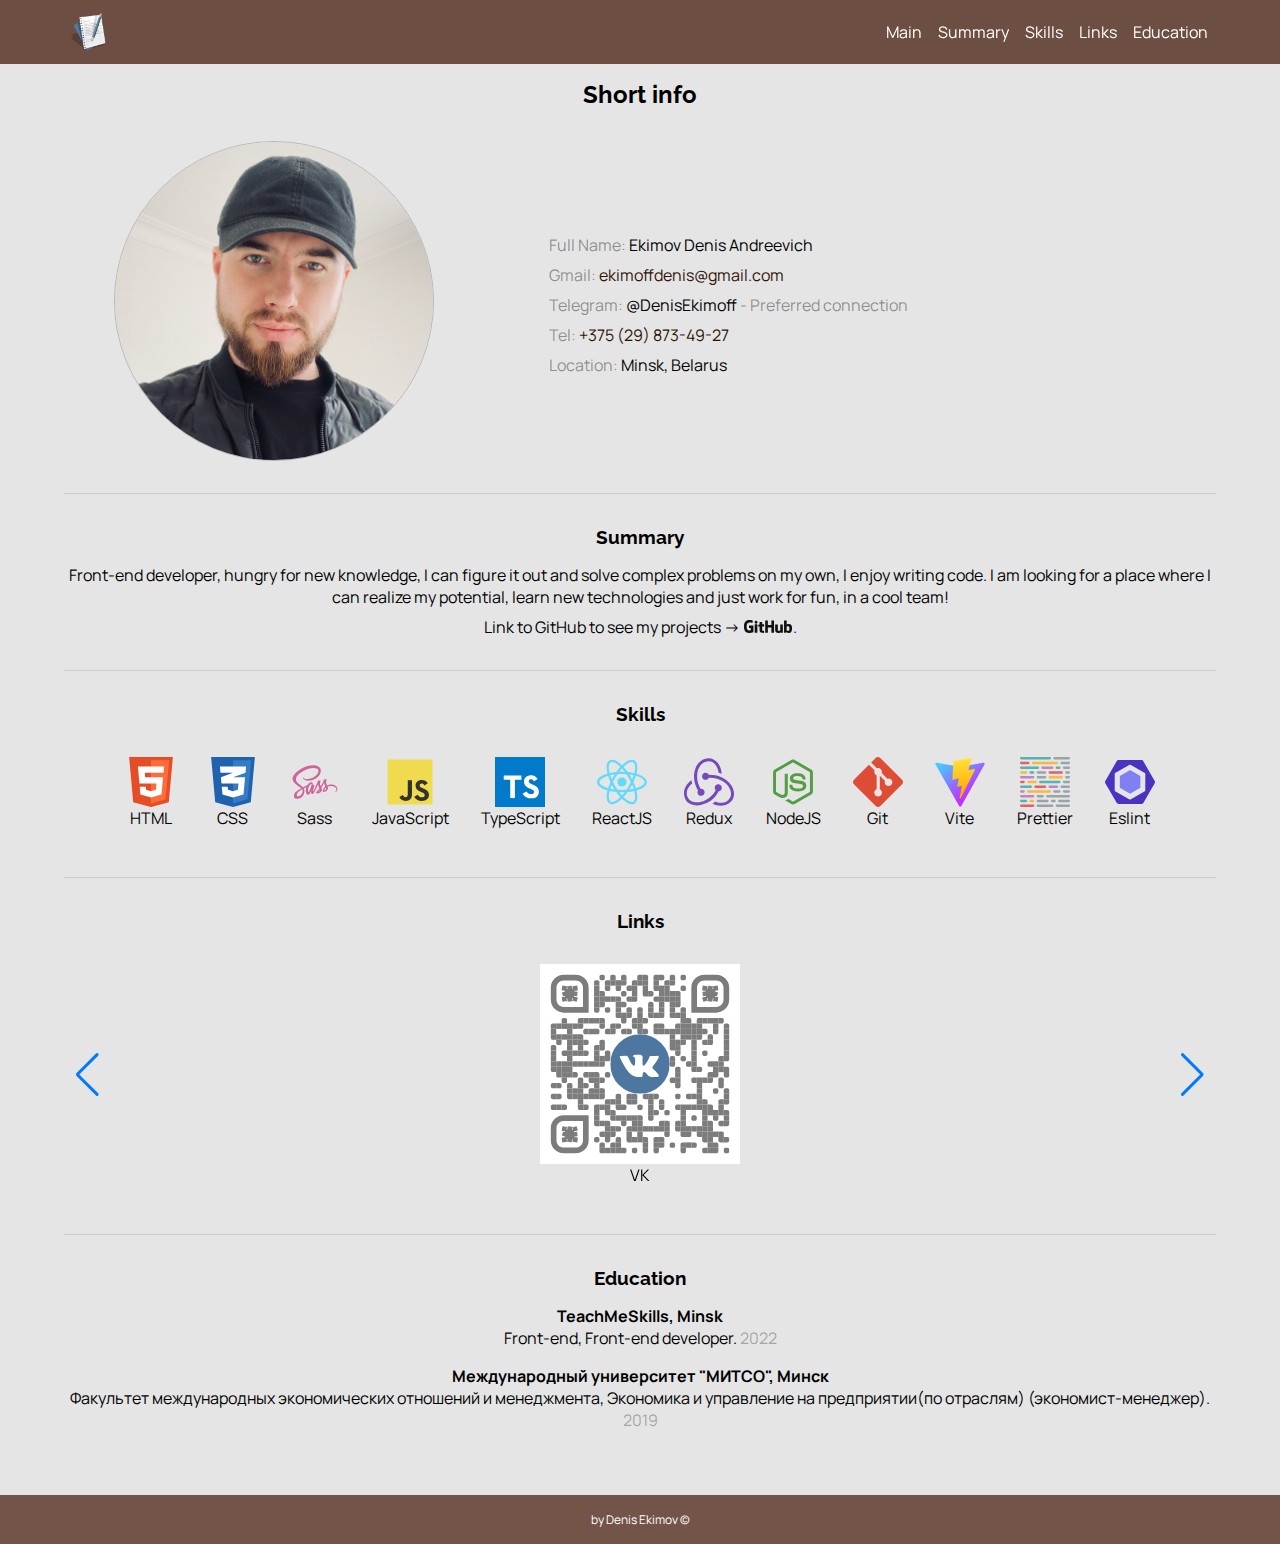
==== commit 06be9fab: "feat: add slider links" ====
--- a/pages/myprofile.html
+++ b/pages/myprofile.html
@@ -6,7 +6,9 @@
   <meta http-equiv="X-UA-Compatible" content="IE=edge">
   <meta name="viewport" content="width=device-width, initial-scale=1.0">
   <link rel="shortcut icon" href="../assets/img/favico.svg" type="image/x-icon">
+  <link rel="stylesheet" href="https://cdn.jsdelivr.net/npm/swiper@8/swiper-bundle.min.css" />
   <link rel="stylesheet" href="../style/myprofile.css">
+  <script src="https://cdn.jsdelivr.net/npm/swiper@8/swiper-bundle.min.js" defer></script>
   <script src="../script/app.js" defer></script>
   <title>Profile</title>
 </head>
@@ -354,7 +356,8841 @@
         </section>
         <section class="main__links">
           <h3 class="main__title">Links</h3>
-          <ul class="links__list">
+          <div class="main__slider swiper">
+            <div class="main__slider__wrapper swiper-wrapper">
+              <!-- Slides -->
+              <div class="main__slider__slide swiper-slide">
+                <li class="links__item">
+                  <a href="https://vk.com/ekimov.denis" target="_blank" rel="noopener noreferrer">
+                    <svg version="1.1" id="Layer_1" xmlns="http://www.w3.org/2000/svg"
+                      xmlns:xlink="http://www.w3.org/1999/xlink" x="0px" y="0px" width="200px"
+                      height="200px" viewBox="0 0 2257 2257" enable-background="new 0 0 2257 2257"
+                      xml:space="preserve">
+                      <rect x="0" y="0" width="2257" height="2257" fill="rgb(255,255,255)" />
+                      <g transform="translate(122,122)">
+                        <g transform="translate(549,0) scale(0.61,0.61)">
+                          <g transform="" style="fill: rgb(124, 124, 124);">
+                            <g>
+                              <path
+                                d="M100,65.625c0,9.507-3.355,17.611-10.059,24.316C83.236,96.645,75.132,100,65.625,100h-31.25
+                              		c-9.504,0-17.61-3.355-24.315-10.059C3.354,83.236,0,75.132,0,65.625v-31.25c0-9.504,3.353-17.61,10.059-24.315
+                              		C16.766,3.354,24.871,0,34.375,0h31.25c9.508,0,17.613,3.353,24.316,10.059C96.646,16.766,100,24.871,100,34.375V65.625z" />
+                            </g>
+                          </g>
+                        </g>
+                        <g transform="translate(671,0) scale(0.61,0.61)">
+                          <g transform="" style="fill: rgb(124, 124, 124);">
+                            <g>
+                              <path
+                                d="M100,34.375c0-9.505-3.354-17.611-10.059-24.316C83.236,3.354,75.13,0,65.625,0h-31.25C24.87,0,16.764,3.353,10.059,10.059
+                              		S0,24.87,0,34.375v31.25c0,0.521,0.065,1.303,0.195,2.344H0V100h100V67.969h-0.195c0.132-1.041,0.195-1.822,0.195-2.344V34.375z" />
+                            </g>
+                          </g>
+                        </g>
+                        <g transform="translate(793,0) scale(0.61,0.61)">
+                          <g transform="" style="fill: rgb(124, 124, 124);">
+                            <g>
+                              <path
+                                d="M100,34.375c0-9.505-3.354-17.611-10.059-24.316C83.236,3.354,75.13,0,65.625,0h-31.25C24.87,0,16.764,3.353,10.059,10.059
+                              		S0,24.87,0,34.375v31.25c0,0.521,0.065,1.303,0.195,2.344H0V100h100V67.969h-0.195c0.132-1.041,0.195-1.822,0.195-2.344V34.375z" />
+                            </g>
+                          </g>
+                        </g>
+                        <g transform="translate(976,0) scale(0.61,0.61)">
+                          <g transform="" style="fill: rgb(124, 124, 124);">
+                            <g>
+                              <path
+                                d="M100,34.375V0H34.375C24.87,0,16.764,3.353,10.059,10.059S0,24.87,0,34.375V100h100V34.375z" />
+                            </g>
+                          </g>
+                        </g>
+                        <g transform="translate(1037,0) scale(0.61,0.61)">
+                          <g transform="" style="fill: rgb(124, 124, 124);">
+                            <g>
+                              <path
+                                d="M100,34.375c0-9.505-3.354-17.611-10.059-24.316C83.236,3.354,75.13,0,65.625,0H0v100h100V34.375z" />
+                            </g>
+                          </g>
+                        </g>
+                        <g transform="translate(1159,0) scale(0.61,0.61)">
+                          <g transform="" style="fill: rgb(124, 124, 124);">
+                            <g>
+                              <path
+                                d="M100,34.375V0H34.375C24.87,0,16.764,3.353,10.059,10.059S0,24.87,0,34.375V100h100V34.375z" />
+                            </g>
+                          </g>
+                        </g>
+                        <g transform="translate(1220,0) scale(0.61,0.61)">
+                          <g transform="" style="fill: rgb(124, 124, 124);">
+                            <g>
+                              <path
+                                d="M65.625,0H0v100h65.625c9.505,0,17.611-3.354,24.316-10.059C96.646,83.236,100,75.13,100,65.625v-31.25
+                              		c0-9.505-3.354-17.611-10.059-24.316C83.236,3.354,75.13,0,65.625,0z" />
+                            </g>
+                          </g>
+                        </g>
+                        <g transform="translate(1342,0) scale(0.61,0.61)">
+                          <g transform="" style="fill: rgb(124, 124, 124);">
+                            <g>
+                              <path
+                                d="M100,34.375c0-9.505-3.354-17.611-10.059-24.316C83.236,3.354,75.13,0,65.625,0h-31.25C24.87,0,16.764,3.353,10.059,10.059
+                              		S0,24.87,0,34.375v31.25c0,0.521,0.065,1.303,0.195,2.344H0V100h100V67.969h-0.195c0.132-1.041,0.195-1.822,0.195-2.344V34.375z" />
+                            </g>
+                          </g>
+                        </g>
+                        <g transform="translate(1464,0) scale(0.61,0.61)">
+                          <g transform="" style="fill: rgb(124, 124, 124);">
+                            <g>
+                              <path
+                                d="M100,65.625c0,9.507-3.355,17.611-10.059,24.316C83.236,96.645,75.132,100,65.625,100h-31.25
+                              		c-9.504,0-17.61-3.355-24.315-10.059C3.354,83.236,0,75.132,0,65.625v-31.25c0-9.504,3.353-17.61,10.059-24.315
+                              		C16.766,3.354,24.871,0,34.375,0h31.25c9.508,0,17.613,3.353,24.316,10.059C96.646,16.766,100,24.871,100,34.375V65.625z" />
+                            </g>
+                          </g>
+                        </g>
+                        <g transform="translate(488,61) scale(0.61,0.61)">
+                          <g transform="" style="fill: rgb(124, 124, 124);">
+                            <g>
+                              <path
+                                d="M100,34.375c0-9.505-3.354-17.611-10.059-24.316C83.236,3.354,75.13,0,65.625,0h-31.25C24.87,0,16.764,3.353,10.059,10.059
+                              		S0,24.87,0,34.375v31.25c0,0.521,0.065,1.303,0.195,2.344H0V100h100V67.969h-0.195c0.132-1.041,0.195-1.822,0.195-2.344V34.375z" />
+                            </g>
+                          </g>
+                        </g>
+                        <g transform="translate(610,61) scale(0.61,0.61)">
+                          <g transform="" style="fill: rgb(124, 124, 124);">
+                            <g>
+                              <path
+                                d="M100,34.375V0H34.375C24.87,0,16.764,3.353,10.059,10.059S0,24.87,0,34.375V100h100V34.375z" />
+                            </g>
+                          </g>
+                        </g>
+                        <g transform="translate(671,61) scale(0.61,0.61)">
+                          <g transform="" style="fill: rgb(124, 124, 124);">
+                            <rect width="100" height="100" />
+                          </g>
+                        </g>
+                        <g transform="translate(732,61) scale(0.61,0.61)">
+                          <g transform="" style="fill: rgb(124, 124, 124);">
+                            <rect width="100" height="100" />
+                          </g>
+                        </g>
+                        <g transform="translate(793,61) scale(0.61,0.61)">
+                          <g transform="" style="fill: rgb(124, 124, 124);">
+                            <g>
+                              <path
+                                d="M100,0H0v100h65.625c9.505,0,17.611-3.354,24.316-10.059C96.646,83.236,100,75.13,100,65.625V0z" />
+                            </g>
+                          </g>
+                        </g>
+                        <g transform="translate(915,61) scale(0.61,0.61)">
+                          <g transform="" style="fill: rgb(124, 124, 124);">
+                            <g>
+                              <path
+                                d="M100,34.375V0H34.375C24.87,0,16.764,3.353,10.059,10.059S0,24.87,0,34.375V100h100V34.375z" />
+                            </g>
+                          </g>
+                        </g>
+                        <g transform="translate(976,61) scale(0.61,0.61)">
+                          <g transform="" style="fill: rgb(124, 124, 124);">
+                            <rect width="100" height="100" />
+                          </g>
+                        </g>
+                        <g transform="translate(1037,61) scale(0.61,0.61)">
+                          <g transform="" style="fill: rgb(124, 124, 124);">
+                            <rect width="100" height="100" />
+                          </g>
+                        </g>
+                        <g transform="translate(1159,61) scale(0.61,0.61)">
+                          <g transform="" style="fill: rgb(124, 124, 124);">
+                            <rect width="100" height="100" />
+                          </g>
+                        </g>
+                        <g transform="translate(1281,61) scale(0.61,0.61)">
+                          <g transform="" style="fill: rgb(124, 124, 124);">
+                            <g>
+                              <path
+                                d="M100,34.375V0H34.375C24.87,0,16.764,3.353,10.059,10.059S0,24.87,0,34.375V100h100V34.375z" />
+                            </g>
+                          </g>
+                        </g>
+                        <g transform="translate(1342,61) scale(0.61,0.61)">
+                          <g transform="" style="fill: rgb(124, 124, 124);">
+                            <g>
+                              <path
+                                d="M100,0H0v100h65.625c9.505,0,17.611-3.354,24.316-10.059C96.646,83.236,100,75.13,100,65.625V0z" />
+                            </g>
+                          </g>
+                        </g>
+                        <g transform="translate(488,122) scale(0.61,0.61)">
+                          <g transform="" style="fill: rgb(124, 124, 124);">
+                            <rect width="100" height="100" />
+                          </g>
+                        </g>
+                        <g transform="translate(610,122) scale(0.61,0.61)">
+                          <g transform="" style="fill: rgb(124, 124, 124);">
+                            <g>
+                              <path d="M99.805,32.031H100V0H0v32.031h0.195C0.065,33.073,0,33.854,0,34.375v31.25c0,9.505,3.353,17.611,10.059,24.316
+                              		C16.765,96.646,24.87,100,34.375,100h31.25c9.505,0,17.611-3.354,24.316-10.059C96.646,83.236,100,75.13,100,65.625v-31.25
+                              		C100,33.854,99.937,33.073,99.805,32.031z" />
+                            </g>
+                          </g>
+                        </g>
+                        <g transform="translate(732,122) scale(0.61,0.61)">
+                          <g transform="" style="fill: rgb(124, 124, 124);">
+                            <g>
+                              <path d="M99.805,32.031H100V0H0v32.031h0.195C0.065,33.073,0,33.854,0,34.375v31.25c0,9.505,3.353,17.611,10.059,24.316
+                              		C16.765,96.646,24.87,100,34.375,100h31.25c9.505,0,17.611-3.354,24.316-10.059C96.646,83.236,100,75.13,100,65.625v-31.25
+                              		C100,33.854,99.937,33.073,99.805,32.031z" />
+                            </g>
+                          </g>
+                        </g>
+                        <g transform="translate(854,122) scale(0.61,0.61)">
+                          <g transform="" style="fill: rgb(124, 124, 124);">
+                            <g>
+                              <path d="M100,34.375V0H34.375C24.87,0,16.764,3.353,10.059,10.059S0,24.87,0,34.375v31.25c0,9.505,3.353,17.611,10.059,24.316
+                              		C16.765,96.646,24.87,100,34.375,100H100V34.375z" />
+                            </g>
+                          </g>
+                        </g>
+                        <g transform="translate(915,122) scale(0.61,0.61)">
+                          <g transform="" style="fill: rgb(124, 124, 124);">
+                            <rect width="100" height="100" />
+                          </g>
+                        </g>
+                        <g transform="translate(1037,122) scale(0.61,0.61)">
+                          <g transform="" style="fill: rgb(124, 124, 124);">
+                            <rect width="100" height="100" />
+                          </g>
+                        </g>
+                        <g transform="translate(1159,122) scale(0.61,0.61)">
+                          <g transform="" style="fill: rgb(124, 124, 124);">
+                            <g>
+                              <path
+                                d="M100,0H0v65.625c0,9.505,3.353,17.611,10.059,24.316C16.765,96.646,24.87,100,34.375,100H100V0z" />
+                            </g>
+                          </g>
+                        </g>
+                        <g transform="translate(1220,122) scale(0.61,0.61)">
+                          <g transform="" style="fill: rgb(124, 124, 124);">
+                            <rect width="100" height="100" />
+                          </g>
+                        </g>
+                        <g transform="translate(1281,122) scale(0.61,0.61)">
+                          <g transform="" style="fill: rgb(124, 124, 124);">
+                            <rect width="100" height="100" />
+                          </g>
+                        </g>
+                        <g transform="translate(1464,122) scale(0.61,0.61)">
+                          <g transform="" style="fill: rgb(124, 124, 124);">
+                            <g>
+                              <path
+                                d="M100,65.625c0,9.507-3.355,17.611-10.059,24.316C83.236,96.645,75.132,100,65.625,100h-31.25
+                              		c-9.504,0-17.61-3.355-24.315-10.059C3.354,83.236,0,75.132,0,65.625v-31.25c0-9.504,3.353-17.61,10.059-24.315
+                              		C16.766,3.354,24.871,0,34.375,0h31.25c9.508,0,17.613,3.353,24.316,10.059C96.646,16.766,100,24.871,100,34.375V65.625z" />
+                            </g>
+                          </g>
+                        </g>
+                        <g transform="translate(488,183) scale(0.61,0.61)">
+                          <g transform="" style="fill: rgb(124, 124, 124);">
+                            <rect width="100" height="100" />
+                          </g>
+                        </g>
+                        <g transform="translate(549,183) scale(0.61,0.61)">
+                          <g transform="" style="fill: rgb(124, 124, 124);">
+                            <g>
+                              <path
+                                d="M100,34.375c0-9.505-3.354-17.611-10.059-24.316C83.236,3.354,75.13,0,65.625,0H0v100h100V34.375z" />
+                            </g>
+                          </g>
+                        </g>
+                        <g transform="translate(793,183) scale(0.61,0.61)">
+                          <g transform="" style="fill: rgb(124, 124, 124);">
+                            <g>
+                              <path
+                                d="M100,65.625c0,9.507-3.355,17.611-10.059,24.316C83.236,96.645,75.132,100,65.625,100h-31.25
+                              		c-9.504,0-17.61-3.355-24.315-10.059C3.354,83.236,0,75.132,0,65.625v-31.25c0-9.504,3.353-17.61,10.059-24.315
+                              		C16.766,3.354,24.871,0,34.375,0h31.25c9.508,0,17.613,3.353,24.316,10.059C96.646,16.766,100,24.871,100,34.375V65.625z" />
+                            </g>
+                          </g>
+                        </g>
+                        <g transform="translate(915,183) scale(0.61,0.61)">
+                          <g transform="" style="fill: rgb(124, 124, 124);">
+                            <rect width="100" height="100" />
+                          </g>
+                        </g>
+                        <g transform="translate(1037,183) scale(0.61,0.61)">
+                          <g transform="" style="fill: rgb(124, 124, 124);">
+                            <g>
+                              <path
+                                d="M100,0H0v65.625c0,9.505,3.353,17.611,10.059,24.316C16.765,96.646,24.87,100,34.375,100H100V0z" />
+                            </g>
+                          </g>
+                        </g>
+                        <g transform="translate(1098,183) scale(0.61,0.61)">
+                          <g transform="" style="fill: rgb(124, 124, 124);">
+                            <g>
+                              <path
+                                d="M65.625,0H0v100h65.625c9.505,0,17.611-3.354,24.316-10.059C96.646,83.236,100,75.13,100,65.625v-31.25
+                              		c0-9.505-3.354-17.611-10.059-24.316C83.236,3.354,75.13,0,65.625,0z" />
+                            </g>
+                          </g>
+                        </g>
+                        <g transform="translate(1220,183) scale(0.61,0.61)">
+                          <g transform="" style="fill: rgb(124, 124, 124);">
+                            <rect width="100" height="100" />
+                          </g>
+                        </g>
+                        <g transform="translate(1281,183) scale(0.61,0.61)">
+                          <g transform="" style="fill: rgb(124, 124, 124);">
+                            <rect width="100" height="100" />
+                          </g>
+                        </g>
+                        <g transform="translate(1342,183) scale(0.61,0.61)">
+                          <g transform="" style="fill: rgb(124, 124, 124);">
+                            <rect width="100" height="100" />
+                          </g>
+                        </g>
+                        <g transform="translate(1403,183) scale(0.61,0.61)">
+                          <g transform="" style="fill: rgb(124, 124, 124);">
+                            <g>
+                              <path
+                                d="M100,34.375c0-9.505-3.354-17.611-10.059-24.316C83.236,3.354,75.13,0,65.625,0H0v100h100V34.375z" />
+                            </g>
+                          </g>
+                        </g>
+                        <g transform="translate(488,244) scale(0.61,0.61)">
+                          <g transform="" style="fill: rgb(124, 124, 124);">
+                            <rect width="100" height="100" />
+                          </g>
+                        </g>
+                        <g transform="translate(549,244) scale(0.61,0.61)">
+                          <g transform="" style="fill: rgb(124, 124, 124);">
+                            <rect width="100" height="100" />
+                          </g>
+                        </g>
+                        <g transform="translate(610,244) scale(0.61,0.61)">
+                          <g transform="" style="fill: rgb(124, 124, 124);">
+                            <rect width="100" height="100" />
+                          </g>
+                        </g>
+                        <g transform="translate(671,244) scale(0.61,0.61)">
+                          <g transform="" style="fill: rgb(124, 124, 124);">
+                            <rect width="100" height="100" />
+                          </g>
+                        </g>
+                        <g transform="translate(732,244) scale(0.61,0.61)">
+                          <g transform="" style="fill: rgb(124, 124, 124);">
+                            <g>
+                              <path
+                                d="M100,34.375c0-9.505-3.354-17.611-10.059-24.316C83.236,3.354,75.13,0,65.625,0H0v100h100V34.375z" />
+                            </g>
+                          </g>
+                        </g>
+                        <g transform="translate(854,244) scale(0.61,0.61)">
+                          <g transform="" style="fill: rgb(124, 124, 124);">
+                            <g>
+                              <path d="M100,34.375V0H34.375C24.87,0,16.764,3.353,10.059,10.059S0,24.87,0,34.375v31.25c0,9.505,3.353,17.611,10.059,24.316
+                              		C16.765,96.646,24.87,100,34.375,100H100V34.375z" />
+                            </g>
+                          </g>
+                        </g>
+                        <g transform="translate(915,244) scale(0.61,0.61)">
+                          <g transform="" style="fill: rgb(124, 124, 124);">
+                            <g>
+                              <path
+                                d="M100,0H0v100h65.625c9.505,0,17.611-3.354,24.316-10.059C96.646,83.236,100,75.13,100,65.625V0z" />
+                            </g>
+                          </g>
+                        </g>
+                        <g transform="translate(1159,244) scale(0.61,0.61)">
+                          <g transform="" style="fill: rgb(124, 124, 124);">
+                            <g>
+                              <path d="M100,34.375V0H34.375C24.87,0,16.764,3.353,10.059,10.059S0,24.87,0,34.375v31.25c0,9.505,3.353,17.611,10.059,24.316
+                              		C16.765,96.646,24.87,100,34.375,100H100V34.375z" />
+                            </g>
+                          </g>
+                        </g>
+                        <g transform="translate(1220,244) scale(0.61,0.61)">
+                          <g transform="" style="fill: rgb(124, 124, 124);">
+                            <rect width="100" height="100" />
+                          </g>
+                        </g>
+                        <g transform="translate(1281,244) scale(0.61,0.61)">
+                          <g transform="" style="fill: rgb(124, 124, 124);">
+                            <rect width="100" height="100" />
+                          </g>
+                        </g>
+                        <g transform="translate(1342,244) scale(0.61,0.61)">
+                          <g transform="" style="fill: rgb(124, 124, 124);">
+                            <rect width="100" height="100" />
+                          </g>
+                        </g>
+                        <g transform="translate(1403,244) scale(0.61,0.61)">
+                          <g transform="" style="fill: rgb(124, 124, 124);">
+                            <rect width="100" height="100" />
+                          </g>
+                        </g>
+                        <g transform="translate(488,305) scale(0.61,0.61)">
+                          <g transform="" style="fill: rgb(124, 124, 124);">
+                            <rect width="100" height="100" />
+                          </g>
+                        </g>
+                        <g transform="translate(549,305) scale(0.61,0.61)">
+                          <g transform="" style="fill: rgb(124, 124, 124);">
+                            <g>
+                              <path
+                                d="M100,0H0v100h65.625c9.505,0,17.611-3.354,24.316-10.059C96.646,83.236,100,75.13,100,65.625V0z" />
+                            </g>
+                          </g>
+                        </g>
+                        <g transform="translate(732,305) scale(0.61,0.61)">
+                          <g transform="" style="fill: rgb(124, 124, 124);">
+                            <rect width="100" height="100" />
+                          </g>
+                        </g>
+                        <g transform="translate(793,305) scale(0.61,0.61)">
+                          <g transform="" style="fill: rgb(124, 124, 124);">
+                            <g>
+                              <path
+                                d="M65.625,0H0v100h65.625c9.505,0,17.611-3.354,24.316-10.059C96.646,83.236,100,75.13,100,65.625v-31.25
+                              		c0-9.505-3.354-17.611-10.059-24.316C83.236,3.354,75.13,0,65.625,0z" />
+                            </g>
+                          </g>
+                        </g>
+                        <g transform="translate(1098,305) scale(0.61,0.61)">
+                          <g transform="" style="fill: rgb(124, 124, 124);">
+                            <g>
+                              <path
+                                d="M100,34.375c0-9.505-3.354-17.611-10.059-24.316C83.236,3.354,75.13,0,65.625,0h-31.25C24.87,0,16.764,3.353,10.059,10.059
+                              		S0,24.87,0,34.375v31.25c0,0.521,0.065,1.303,0.195,2.344H0V100h100V67.969h-0.195c0.132-1.041,0.195-1.822,0.195-2.344V34.375z" />
+                            </g>
+                          </g>
+                        </g>
+                        <g transform="translate(1220,305) scale(0.61,0.61)">
+                          <g transform="" style="fill: rgb(124, 124, 124);">
+                            <rect width="100" height="100" />
+                          </g>
+                        </g>
+                        <g transform="translate(1342,305) scale(0.61,0.61)">
+                          <g transform="" style="fill: rgb(124, 124, 124);">
+                            <rect width="100" height="100" />
+                          </g>
+                        </g>
+                        <g transform="translate(1403,305) scale(0.61,0.61)">
+                          <g transform="" style="fill: rgb(124, 124, 124);">
+                            <g>
+                              <path
+                                d="M100,0H0v100h65.625c9.505,0,17.611-3.354,24.316-10.059C96.646,83.236,100,75.13,100,65.625V0z" />
+                            </g>
+                          </g>
+                        </g>
+                        <g transform="translate(488,366) scale(0.61,0.61)">
+                          <g transform="" style="fill: rgb(124, 124, 124);">
+                            <g>
+                              <path d="M99.805,32.031H100V0H0v32.031h0.195C0.065,33.073,0,33.854,0,34.375v31.25c0,9.505,3.353,17.611,10.059,24.316
+                              		C16.765,96.646,24.87,100,34.375,100h31.25c9.505,0,17.611-3.354,24.316-10.059C96.646,83.236,100,75.13,100,65.625v-31.25
+                              		C100,33.854,99.937,33.073,99.805,32.031z" />
+                            </g>
+                          </g>
+                        </g>
+                        <g transform="translate(610,366) scale(0.61,0.61)">
+                          <g transform="" style="fill: rgb(124, 124, 124);">
+                            <g>
+                              <path
+                                d="M100,65.625c0,9.507-3.355,17.611-10.059,24.316C83.236,96.645,75.132,100,65.625,100h-31.25
+                              		c-9.504,0-17.61-3.355-24.315-10.059C3.354,83.236,0,75.132,0,65.625v-31.25c0-9.504,3.353-17.61,10.059-24.315
+                              		C16.766,3.354,24.871,0,34.375,0h31.25c9.508,0,17.613,3.353,24.316,10.059C96.646,16.766,100,24.871,100,34.375V65.625z" />
+                            </g>
+                          </g>
+                        </g>
+                        <g transform="translate(732,366) scale(0.61,0.61)">
+                          <g transform="" style="fill: rgb(124, 124, 124);">
+                            <rect width="100" height="100" />
+                          </g>
+                        </g>
+                        <g transform="translate(854,366) scale(0.61,0.61)">
+                          <g transform="" style="fill: rgb(124, 124, 124);">
+                            <g>
+                              <path
+                                d="M100,34.375c0-9.505-3.354-17.611-10.059-24.316C83.236,3.354,75.13,0,65.625,0h-31.25C24.87,0,16.764,3.353,10.059,10.059
+                              		S0,24.87,0,34.375v31.25c0,0.521,0.065,1.303,0.195,2.344H0V100h100V67.969h-0.195c0.132-1.041,0.195-1.822,0.195-2.344V34.375z" />
+                            </g>
+                          </g>
+                        </g>
+                        <g transform="translate(976,366) scale(0.61,0.61)">
+                          <g transform="" style="fill: rgb(124, 124, 124);">
+                            <g>
+                              <path
+                                d="M100,34.375c0-9.505-3.354-17.611-10.059-24.316C83.236,3.354,75.13,0,65.625,0h-31.25C24.87,0,16.764,3.353,10.059,10.059
+                              		S0,24.87,0,34.375v31.25c0,0.521,0.065,1.303,0.195,2.344H0V100h100V67.969h-0.195c0.132-1.041,0.195-1.822,0.195-2.344V34.375z" />
+                            </g>
+                          </g>
+                        </g>
+                        <g transform="translate(1098,366) scale(0.61,0.61)">
+                          <g transform="" style="fill: rgb(124, 124, 124);">
+                            <rect width="100" height="100" />
+                          </g>
+                        </g>
+                        <g transform="translate(1220,366) scale(0.61,0.61)">
+                          <g transform="" style="fill: rgb(124, 124, 124);">
+                            <rect width="100" height="100" />
+                          </g>
+                        </g>
+                        <g transform="translate(1342,366) scale(0.61,0.61)">
+                          <g transform="" style="fill: rgb(124, 124, 124);">
+                            <rect width="100" height="100" />
+                          </g>
+                        </g>
+                        <g transform="translate(1464,366) scale(0.61,0.61)">
+                          <g transform="" style="fill: rgb(124, 124, 124);">
+                            <g>
+                              <path
+                                d="M100,34.375c0-9.505-3.354-17.611-10.059-24.316C83.236,3.354,75.13,0,65.625,0h-31.25C24.87,0,16.764,3.353,10.059,10.059
+                              		S0,24.87,0,34.375v31.25c0,0.521,0.065,1.303,0.195,2.344H0V100h100V67.969h-0.195c0.132-1.041,0.195-1.822,0.195-2.344V34.375z" />
+                            </g>
+                          </g>
+                        </g>
+                        <g transform="translate(732,427) scale(0.61,0.61)">
+                          <g transform="" style="fill: rgb(124, 124, 124);">
+                            <g>
+                              <path
+                                d="M100,0H0v65.625c0,9.505,3.353,17.611,10.059,24.316C16.765,96.646,24.87,100,34.375,100H100V0z" />
+                            </g>
+                          </g>
+                        </g>
+                        <g transform="translate(793,427) scale(0.61,0.61)">
+                          <g transform="" style="fill: rgb(124, 124, 124);">
+                            <rect width="100" height="100" />
+                          </g>
+                        </g>
+                        <g transform="translate(854,427) scale(0.61,0.61)">
+                          <g transform="" style="fill: rgb(124, 124, 124);">
+                            <g>
+                              <path
+                                d="M100,0H0v100h65.625c9.505,0,17.611-3.354,24.316-10.059C96.646,83.236,100,75.13,100,65.625V0z" />
+                            </g>
+                          </g>
+                        </g>
+                        <g transform="translate(976,427) scale(0.61,0.61)">
+                          <g transform="" style="fill: rgb(124, 124, 124);">
+                            <rect width="100" height="100" />
+                          </g>
+                        </g>
+                        <g transform="translate(1098,427) scale(0.61,0.61)">
+                          <g transform="" style="fill: rgb(124, 124, 124);">
+                            <g>
+                              <path
+                                d="M100,0H0v65.625c0,9.505,3.353,17.611,10.059,24.316C16.765,96.646,24.87,100,34.375,100H100V0z" />
+                            </g>
+                          </g>
+                        </g>
+                        <g transform="translate(1159,427) scale(0.61,0.61)">
+                          <g transform="" style="fill: rgb(124, 124, 124);">
+                            <rect width="100" height="100" />
+                          </g>
+                        </g>
+                        <g transform="translate(1220,427) scale(0.61,0.61)">
+                          <g transform="" style="fill: rgb(124, 124, 124);">
+                            <g>
+                              <path
+                                d="M100,0H0v100h65.625c9.505,0,17.611-3.354,24.316-10.059C96.646,83.236,100,75.13,100,65.625V0z" />
+                            </g>
+                          </g>
+                        </g>
+                        <g transform="translate(1342,427) scale(0.61,0.61)">
+                          <g transform="" style="fill: rgb(124, 124, 124);">
+                            <g>
+                              <path
+                                d="M100,0H0v65.625c0,9.505,3.353,17.611,10.059,24.316C16.765,96.646,24.87,100,34.375,100H100V0z" />
+                            </g>
+                          </g>
+                        </g>
+                        <g transform="translate(1403,427) scale(0.61,0.61)">
+                          <g transform="" style="fill: rgb(124, 124, 124);">
+                            <rect width="100" height="100" />
+                          </g>
+                        </g>
+                        <g transform="translate(1464,427) scale(0.61,0.61)">
+                          <g transform="" style="fill: rgb(124, 124, 124);">
+                            <rect width="100" height="100" />
+                          </g>
+                        </g>
+                        <g transform="translate(122,488) scale(0.61,0.61)">
+                          <g transform="" style="fill: rgb(124, 124, 124);">
+                            <g>
+                              <path
+                                d="M100,34.375c0-9.505-3.354-17.611-10.059-24.316C83.236,3.354,75.13,0,65.625,0h-31.25C24.87,0,16.764,3.353,10.059,10.059
+                              		S0,24.87,0,34.375v31.25c0,0.521,0.065,1.303,0.195,2.344H0V100h100V67.969h-0.195c0.132-1.041,0.195-1.822,0.195-2.344V34.375z" />
+                            </g>
+                          </g>
+                        </g>
+                        <g transform="translate(305,488) scale(0.61,0.61)">
+                          <g transform="" style="fill: rgb(124, 124, 124);">
+                            <g>
+                              <path
+                                d="M100,34.375V0H34.375C24.87,0,16.764,3.353,10.059,10.059S0,24.87,0,34.375V100h100V34.375z" />
+                            </g>
+                          </g>
+                        </g>
+                        <g transform="translate(366,488) scale(0.61,0.61)">
+                          <g transform="" style="fill: rgb(124, 124, 124);">
+                            <rect width="100" height="100" />
+                          </g>
+                        </g>
+                        <g transform="translate(427,488) scale(0.61,0.61)">
+                          <g transform="" style="fill: rgb(124, 124, 124);">
+                            <rect width="100" height="100" />
+                          </g>
+                        </g>
+                        <g transform="translate(488,488) scale(0.61,0.61)">
+                          <g transform="" style="fill: rgb(124, 124, 124);">
+                            <rect width="100" height="100" />
+                          </g>
+                        </g>
+                        <g transform="translate(549,488) scale(0.61,0.61)">
+                          <g transform="" style="fill: rgb(124, 124, 124);">
+                            <g>
+                              <path
+                                d="M100,34.375c0-9.505-3.354-17.611-10.059-24.316C83.236,3.354,75.13,0,65.625,0H0v100h100V34.375z" />
+                            </g>
+                          </g>
+                        </g>
+                        <g transform="translate(793,488) scale(0.61,0.61)">
+                          <g transform="" style="fill: rgb(124, 124, 124);">
+                            <g>
+                              <path d="M99.805,32.031H100V0H0v32.031h0.195C0.065,33.073,0,33.854,0,34.375v31.25c0,9.505,3.353,17.611,10.059,24.316
+                              		C16.765,96.646,24.87,100,34.375,100h31.25c9.505,0,17.611-3.354,24.316-10.059C96.646,83.236,100,75.13,100,65.625v-31.25
+                              		C100,33.854,99.937,33.073,99.805,32.031z" />
+                            </g>
+                          </g>
+                        </g>
+                        <g transform="translate(915,488) scale(0.61,0.61)">
+                          <g transform="" style="fill: rgb(124, 124, 124);">
+                            <g>
+                              <path
+                                d="M100,34.375V0H34.375C24.87,0,16.764,3.353,10.059,10.059S0,24.87,0,34.375V100h100V34.375z" />
+                            </g>
+                          </g>
+                        </g>
+                        <g transform="translate(976,488) scale(0.61,0.61)">
+                          <g transform="" style="fill: rgb(124, 124, 124);">
+                            <rect width="100" height="100" />
+                          </g>
+                        </g>
+                        <g transform="translate(1037,488) scale(0.61,0.61)">
+                          <g transform="" style="fill: rgb(124, 124, 124);">
+                            <g>
+                              <path
+                                d="M65.625,0H0v100h65.625c9.505,0,17.611-3.354,24.316-10.059C96.646,83.236,100,75.13,100,65.625v-31.25
+                              		c0-9.505-3.354-17.611-10.059-24.316C83.236,3.354,75.13,0,65.625,0z" />
+                            </g>
+                          </g>
+                        </g>
+                        <g transform="translate(1464,488) scale(0.61,0.61)">
+                          <g transform="" style="fill: rgb(124, 124, 124);">
+                            <rect width="100" height="100" />
+                          </g>
+                        </g>
+                        <g transform="translate(1525,488) scale(0.61,0.61)">
+                          <g transform="" style="fill: rgb(124, 124, 124);">
+                            <g>
+                              <path
+                                d="M100,34.375c0-9.505-3.354-17.611-10.059-24.316C83.236,3.354,75.13,0,65.625,0H0v100h100V34.375z" />
+                            </g>
+                          </g>
+                        </g>
+                        <g transform="translate(1647,488) scale(0.61,0.61)">
+                          <g transform="" style="fill: rgb(124, 124, 124);">
+                            <g>
+                              <path
+                                d="M100,34.375V0H34.375C24.87,0,16.764,3.353,10.059,10.059S0,24.87,0,34.375V100h100V34.375z" />
+                            </g>
+                          </g>
+                        </g>
+                        <g transform="translate(1708,488) scale(0.61,0.61)">
+                          <g transform="" style="fill: rgb(124, 124, 124);">
+                            <rect width="100" height="100" />
+                          </g>
+                        </g>
+                        <g transform="translate(1769,488) scale(0.61,0.61)">
+                          <g transform="" style="fill: rgb(124, 124, 124);">
+                            <rect width="100" height="100" />
+                          </g>
+                        </g>
+                        <g transform="translate(1830,488) scale(0.61,0.61)">
+                          <g transform="" style="fill: rgb(124, 124, 124);">
+                            <rect width="100" height="100" />
+                          </g>
+                        </g>
+                        <g transform="translate(1891,488) scale(0.61,0.61)">
+                          <g transform="" style="fill: rgb(124, 124, 124);">
+                            <g>
+                              <path
+                                d="M65.625,0H0v100h65.625c9.505,0,17.611-3.354,24.316-10.059C96.646,83.236,100,75.13,100,65.625v-31.25
+                              		c0-9.505-3.354-17.611-10.059-24.316C83.236,3.354,75.13,0,65.625,0z" />
+                            </g>
+                          </g>
+                        </g>
+                        <g transform="translate(0,549) scale(0.61,0.61)">
+                          <g transform="" style="fill: rgb(124, 124, 124);">
+                            <g>
+                              <path
+                                d="M100,34.375V0H34.375C24.87,0,16.764,3.353,10.059,10.059S0,24.87,0,34.375V100h100V34.375z" />
+                            </g>
+                          </g>
+                        </g>
+                        <g transform="translate(61,549) scale(0.61,0.61)">
+                          <g transform="" style="fill: rgb(124, 124, 124);">
+                            <rect width="100" height="100" />
+                          </g>
+                        </g>
+                        <g transform="translate(122,549) scale(0.61,0.61)">
+                          <g transform="" style="fill: rgb(124, 124, 124);">
+                            <rect width="100" height="100" />
+                          </g>
+                        </g>
+                        <g transform="translate(183,549) scale(0.61,0.61)">
+                          <g transform="" style="fill: rgb(124, 124, 124);">
+                            <rect width="100" height="100" />
+                          </g>
+                        </g>
+                        <g transform="translate(244,549) scale(0.61,0.61)">
+                          <g transform="" style="fill: rgb(124, 124, 124);">
+                            <rect width="100" height="100" />
+                          </g>
+                        </g>
+                        <g transform="translate(305,549) scale(0.61,0.61)">
+                          <g transform="" style="fill: rgb(124, 124, 124);">
+                            <g>
+                              <path
+                                d="M100,0H0v100h65.625c9.505,0,17.611-3.354,24.316-10.059C96.646,83.236,100,75.13,100,65.625V0z" />
+                            </g>
+                          </g>
+                        </g>
+                        <g transform="translate(549,549) scale(0.61,0.61)">
+                          <g transform="" style="fill: rgb(124, 124, 124);">
+                            <g>
+                              <path d="M99.805,32.031H100V0H0v32.031h0.195C0.065,33.073,0,33.854,0,34.375v31.25c0,9.505,3.353,17.611,10.059,24.316
+                              		C16.765,96.646,24.87,100,34.375,100h31.25c9.505,0,17.611-3.354,24.316-10.059C96.646,83.236,100,75.13,100,65.625v-31.25
+                              		C100,33.854,99.937,33.073,99.805,32.031z" />
+                            </g>
+                          </g>
+                        </g>
+                        <g transform="translate(671,549) scale(0.61,0.61)">
+                          <g transform="" style="fill: rgb(124, 124, 124);">
+                            <g>
+                              <path
+                                d="M100,34.375V0H34.375C24.87,0,16.764,3.353,10.059,10.059S0,24.87,0,34.375V100h100V34.375z" />
+                            </g>
+                          </g>
+                        </g>
+                        <g transform="translate(732,549) scale(0.61,0.61)">
+                          <g transform="" style="fill: rgb(124, 124, 124);">
+                            <g>
+                              <path
+                                d="M65.625,0H0v100h65.625c9.505,0,17.611-3.354,24.316-10.059C96.646,83.236,100,75.13,100,65.625v-31.25
+                              		c0-9.505-3.354-17.611-10.059-24.316C83.236,3.354,75.13,0,65.625,0z" />
+                            </g>
+                          </g>
+                        </g>
+                        <g transform="translate(915,549) scale(0.61,0.61)">
+                          <g transform="" style="fill: rgb(124, 124, 124);">
+                            <g>
+                              <path
+                                d="M100,0H0v65.625c0,9.505,3.353,17.611,10.059,24.316C16.765,96.646,24.87,100,34.375,100H100V0z" />
+                            </g>
+                          </g>
+                        </g>
+                        <g transform="translate(976,549) scale(0.61,0.61)">
+                          <g transform="" style="fill: rgb(124, 124, 124);">
+                            <rect width="100" height="100" />
+                          </g>
+                        </g>
+                        <g transform="translate(1159,549) scale(0.61,0.61)">
+                          <g transform="" style="fill: rgb(124, 124, 124);">
+                            <g>
+                              <path
+                                d="M100,34.375V0H34.375C24.87,0,16.764,3.353,10.059,10.059S0,24.87,0,34.375V100h100V34.375z" />
+                            </g>
+                          </g>
+                        </g>
+                        <g transform="translate(1220,549) scale(0.61,0.61)">
+                          <g transform="" style="fill: rgb(124, 124, 124);">
+                            <g>
+                              <path
+                                d="M100,34.375c0-9.505-3.354-17.611-10.059-24.316C83.236,3.354,75.13,0,65.625,0H0v100h100V34.375z" />
+                            </g>
+                          </g>
+                        </g>
+                        <g transform="translate(1403,549) scale(0.61,0.61)">
+                          <g transform="" style="fill: rgb(124, 124, 124);">
+                            <g>
+                              <path
+                                d="M100,34.375V0H34.375C24.87,0,16.764,3.353,10.059,10.059S0,24.87,0,34.375V100h100V34.375z" />
+                            </g>
+                          </g>
+                        </g>
+                        <g transform="translate(1464,549) scale(0.61,0.61)">
+                          <g transform="" style="fill: rgb(124, 124, 124);">
+                            <rect width="100" height="100" />
+                          </g>
+                        </g>
+                        <g transform="translate(1525,549) scale(0.61,0.61)">
+                          <g transform="" style="fill: rgb(124, 124, 124);">
+                            <rect width="100" height="100" />
+                          </g>
+                        </g>
+                        <g transform="translate(1586,549) scale(0.61,0.61)">
+                          <g transform="" style="fill: rgb(124, 124, 124);">
+                            <rect width="100" height="100" />
+                          </g>
+                        </g>
+                        <g transform="translate(1647,549) scale(0.61,0.61)">
+                          <g transform="" style="fill: rgb(124, 124, 124);">
+                            <rect width="100" height="100" />
+                          </g>
+                        </g>
+                        <g transform="translate(1830,549) scale(0.61,0.61)">
+                          <g transform="" style="fill: rgb(124, 124, 124);">
+                            <rect width="100" height="100" />
+                          </g>
+                        </g>
+                        <g transform="translate(1952,549) scale(0.61,0.61)">
+                          <g transform="" style="fill: rgb(124, 124, 124);">
+                            <g>
+                              <path
+                                d="M100,34.375c0-9.505-3.354-17.611-10.059-24.316C83.236,3.354,75.13,0,65.625,0h-31.25C24.87,0,16.764,3.353,10.059,10.059
+                              		S0,24.87,0,34.375v31.25c0,0.521,0.065,1.303,0.195,2.344H0V100h100V67.969h-0.195c0.132-1.041,0.195-1.822,0.195-2.344V34.375z" />
+                            </g>
+                          </g>
+                        </g>
+                        <g transform="translate(0,610) scale(0.61,0.61)">
+                          <g transform="" style="fill: rgb(124, 124, 124);">
+                            <rect width="100" height="100" />
+                          </g>
+                        </g>
+                        <g transform="translate(183,610) scale(0.61,0.61)">
+                          <g transform="" style="fill: rgb(124, 124, 124);">
+                            <rect width="100" height="100" />
+                          </g>
+                        </g>
+                        <g transform="translate(366,610) scale(0.61,0.61)">
+                          <g transform="" style="fill: rgb(124, 124, 124);">
+                            <g>
+                              <path d="M100,34.375V0H34.375C24.87,0,16.764,3.353,10.059,10.059S0,24.87,0,34.375v31.25c0,9.505,3.353,17.611,10.059,24.316
+                              		C16.765,96.646,24.87,100,34.375,100H100V34.375z" />
+                            </g>
+                          </g>
+                        </g>
+                        <g transform="translate(427,610) scale(0.61,0.61)">
+                          <g transform="" style="fill: rgb(124, 124, 124);">
+                            <rect width="100" height="100" />
+                          </g>
+                        </g>
+                        <g transform="translate(488,610) scale(0.61,0.61)">
+                          <g transform="" style="fill: rgb(124, 124, 124);">
+                            <g>
+                              <path
+                                d="M65.625,0H0v100h65.625c9.505,0,17.611-3.354,24.316-10.059C96.646,83.236,100,75.13,100,65.625v-31.25
+                              		c0-9.505-3.354-17.611-10.059-24.316C83.236,3.354,75.13,0,65.625,0z" />
+                            </g>
+                          </g>
+                        </g>
+                        <g transform="translate(610,610) scale(0.61,0.61)">
+                          <g transform="" style="fill: rgb(124, 124, 124);">
+                            <g>
+                              <path d="M100,34.375V0H34.375C24.87,0,16.764,3.353,10.059,10.059S0,24.87,0,34.375v31.25c0,9.505,3.353,17.611,10.059,24.316
+                              		C16.765,96.646,24.87,100,34.375,100H100V34.375z" />
+                            </g>
+                          </g>
+                        </g>
+                        <g transform="translate(671,610) scale(0.61,0.61)">
+                          <g transform="" style="fill: rgb(124, 124, 124);">
+                            <g>
+                              <path
+                                d="M100,0H0v100h65.625c9.505,0,17.611-3.354,24.316-10.059C96.646,83.236,100,75.13,100,65.625V0z" />
+                            </g>
+                          </g>
+                        </g>
+                        <g transform="translate(793,610) scale(0.61,0.61)">
+                          <g transform="" style="fill: rgb(124, 124, 124);">
+                            <g>
+                              <path d="M100,34.375V0H34.375C24.87,0,16.764,3.353,10.059,10.059S0,24.87,0,34.375v31.25c0,9.505,3.353,17.611,10.059,24.316
+                              		C16.765,96.646,24.87,100,34.375,100H100V34.375z" />
+                            </g>
+                          </g>
+                        </g>
+                        <g transform="translate(854,610) scale(0.61,0.61)">
+                          <g transform="" style="fill: rgb(124, 124, 124);">
+                            <g>
+                              <path
+                                d="M65.625,0H0v100h65.625c9.505,0,17.611-3.354,24.316-10.059C96.646,83.236,100,75.13,100,65.625v-31.25
+                              		c0-9.505-3.354-17.611-10.059-24.316C83.236,3.354,75.13,0,65.625,0z" />
+                            </g>
+                          </g>
+                        </g>
+                        <g transform="translate(976,610) scale(0.61,0.61)">
+                          <g transform="" style="fill: rgb(124, 124, 124);">
+                            <g>
+                              <path
+                                d="M100,0H0v65.625c0,9.505,3.353,17.611,10.059,24.316C16.765,96.646,24.87,100,34.375,100H100V0z" />
+                            </g>
+                          </g>
+                        </g>
+                        <g transform="translate(1037,610) scale(0.61,0.61)">
+                          <g transform="" style="fill: rgb(124, 124, 124);">
+                            <g>
+                              <path
+                                d="M65.625,0H0v100h65.625c9.505,0,17.611-3.354,24.316-10.059C96.646,83.236,100,75.13,100,65.625v-31.25
+                              		c0-9.505-3.354-17.611-10.059-24.316C83.236,3.354,75.13,0,65.625,0z" />
+                            </g>
+                          </g>
+                        </g>
+                        <g transform="translate(1159,610) scale(0.61,0.61)">
+                          <g transform="" style="fill: rgb(124, 124, 124);">
+                            <g>
+                              <path
+                                d="M100,0H0v65.625c0,9.505,3.353,17.611,10.059,24.316C16.765,96.646,24.87,100,34.375,100H100V0z" />
+                            </g>
+                          </g>
+                        </g>
+                        <g transform="translate(1220,610) scale(0.61,0.61)">
+                          <g transform="" style="fill: rgb(124, 124, 124);">
+                            <rect width="100" height="100" />
+                          </g>
+                        </g>
+                        <g transform="translate(1281,610) scale(0.61,0.61)">
+                          <g transform="" style="fill: rgb(124, 124, 124);">
+                            <rect width="100" height="100" />
+                          </g>
+                        </g>
+                        <g transform="translate(1342,610) scale(0.61,0.61)">
+                          <g transform="" style="fill: rgb(124, 124, 124);">
+                            <rect width="100" height="100" />
+                          </g>
+                        </g>
+                        <g transform="translate(1403,610) scale(0.61,0.61)">
+                          <g transform="" style="fill: rgb(124, 124, 124);">
+                            <rect width="100" height="100" />
+                          </g>
+                        </g>
+                        <g transform="translate(1464,610) scale(0.61,0.61)">
+                          <g transform="" style="fill: rgb(124, 124, 124);">
+                            <rect width="100" height="100" />
+                          </g>
+                        </g>
+                        <g transform="translate(1525,610) scale(0.61,0.61)">
+                          <g transform="" style="fill: rgb(124, 124, 124);">
+                            <rect width="100" height="100" />
+                          </g>
+                        </g>
+                        <g transform="translate(1586,610) scale(0.61,0.61)">
+                          <g transform="" style="fill: rgb(124, 124, 124);">
+                            <rect width="100" height="100" />
+                          </g>
+                        </g>
+                        <g transform="translate(1647,610) scale(0.61,0.61)">
+                          <g transform="" style="fill: rgb(124, 124, 124);">
+                            <rect width="100" height="100" />
+                          </g>
+                        </g>
+                        <g transform="translate(1708,610) scale(0.61,0.61)">
+                          <g transform="" style="fill: rgb(124, 124, 124);">
+                            <g>
+                              <path
+                                d="M65.625,0H0v100h65.625c9.505,0,17.611-3.354,24.316-10.059C96.646,83.236,100,75.13,100,65.625v-31.25
+                              		c0-9.505-3.354-17.611-10.059-24.316C83.236,3.354,75.13,0,65.625,0z" />
+                            </g>
+                          </g>
+                        </g>
+                        <g transform="translate(1830,610) scale(0.61,0.61)">
+                          <g transform="" style="fill: rgb(124, 124, 124);">
+                            <g>
+                              <path d="M99.805,32.031H100V0H0v32.031h0.195C0.065,33.073,0,33.854,0,34.375v31.25c0,9.505,3.353,17.611,10.059,24.316
+                              		C16.765,96.646,24.87,100,34.375,100h31.25c9.505,0,17.611-3.354,24.316-10.059C96.646,83.236,100,75.13,100,65.625v-31.25
+                              		C100,33.854,99.937,33.073,99.805,32.031z" />
+                            </g>
+                          </g>
+                        </g>
+                        <g transform="translate(1952,610) scale(0.61,0.61)">
+                          <g transform="" style="fill: rgb(124, 124, 124);">
+                            <rect width="100" height="100" />
+                          </g>
+                        </g>
+                        <g transform="translate(0,671) scale(0.61,0.61)">
+                          <g transform="" style="fill: rgb(124, 124, 124);">
+                            <g>
+                              <path
+                                d="M100,0H0v65.625c0,9.505,3.353,17.611,10.059,24.316C16.765,96.646,24.87,100,34.375,100H100V0z" />
+                            </g>
+                          </g>
+                        </g>
+                        <g transform="translate(61,671) scale(0.61,0.61)">
+                          <g transform="" style="fill: rgb(124, 124, 124);">
+                            <rect width="100" height="100" />
+                          </g>
+                        </g>
+                        <g transform="translate(122,671) scale(0.61,0.61)">
+                          <g transform="" style="fill: rgb(124, 124, 124);">
+                            <rect width="100" height="100" />
+                          </g>
+                        </g>
+                        <g transform="translate(183,671) scale(0.61,0.61)">
+                          <g transform="" style="fill: rgb(124, 124, 124);">
+                            <rect width="100" height="100" />
+                          </g>
+                        </g>
+                        <g transform="translate(244,671) scale(0.61,0.61)">
+                          <g transform="" style="fill: rgb(124, 124, 124);">
+                            <rect width="100" height="100" />
+                          </g>
+                        </g>
+                        <g transform="translate(305,671) scale(0.61,0.61)">
+                          <g transform="" style="fill: rgb(124, 124, 124);">
+                            <g>
+                              <path
+                                d="M100,34.375c0-9.505-3.354-17.611-10.059-24.316C83.236,3.354,75.13,0,65.625,0H0v100h100V34.375z" />
+                            </g>
+                          </g>
+                        </g>
+                        <g transform="translate(1342,671) scale(0.61,0.61)">
+                          <g transform="" style="fill: rgb(124, 124, 124);">
+                            <rect width="100" height="100" />
+                          </g>
+                        </g>
+                        <g transform="translate(1464,671) scale(0.61,0.61)">
+                          <g transform="" style="fill: rgb(124, 124, 124);">
+                            <rect width="100" height="100" />
+                          </g>
+                        </g>
+                        <g transform="translate(1525,671) scale(0.61,0.61)">
+                          <g transform="" style="fill: rgb(124, 124, 124);">
+                            <rect width="100" height="100" />
+                          </g>
+                        </g>
+                        <g transform="translate(1586,671) scale(0.61,0.61)">
+                          <g transform="" style="fill: rgb(124, 124, 124);">
+                            <rect width="100" height="100" />
+                          </g>
+                        </g>
+                        <g transform="translate(1647,671) scale(0.61,0.61)">
+                          <g transform="" style="fill: rgb(124, 124, 124);">
+                            <g>
+                              <path
+                                d="M100,0H0v100h65.625c9.505,0,17.611-3.354,24.316-10.059C96.646,83.236,100,75.13,100,65.625V0z" />
+                            </g>
+                          </g>
+                        </g>
+                        <g transform="translate(1769,671) scale(0.61,0.61)">
+                          <g transform="" style="fill: rgb(124, 124, 124);">
+                            <g>
+                              <path
+                                d="M100,34.375c0-9.505-3.354-17.611-10.059-24.316C83.236,3.354,75.13,0,65.625,0h-31.25C24.87,0,16.764,3.353,10.059,10.059
+                              		S0,24.87,0,34.375v31.25c0,0.521,0.065,1.303,0.195,2.344H0V100h100V67.969h-0.195c0.132-1.041,0.195-1.822,0.195-2.344V34.375z" />
+                            </g>
+                          </g>
+                        </g>
+                        <g transform="translate(1952,671) scale(0.61,0.61)">
+                          <g transform="" style="fill: rgb(124, 124, 124);">
+                            <rect width="100" height="100" />
+                          </g>
+                        </g>
+                        <g transform="translate(61,732) scale(0.61,0.61)">
+                          <g transform="" style="fill: rgb(124, 124, 124);">
+                            <g>
+                              <path d="M99.805,32.031H100V0H0v32.031h0.195C0.065,33.073,0,33.854,0,34.375v31.25c0,9.505,3.353,17.611,10.059,24.316
+                              		C16.765,96.646,24.87,100,34.375,100h31.25c9.505,0,17.611-3.354,24.316-10.059C96.646,83.236,100,75.13,100,65.625v-31.25
+                              		C100,33.854,99.937,33.073,99.805,32.031z" />
+                            </g>
+                          </g>
+                        </g>
+                        <g transform="translate(183,732) scale(0.61,0.61)">
+                          <g transform="" style="fill: rgb(124, 124, 124);">
+                            <rect width="100" height="100" />
+                          </g>
+                        </g>
+                        <g transform="translate(244,732) scale(0.61,0.61)">
+                          <g transform="" style="fill: rgb(124, 124, 124);">
+                            <rect width="100" height="100" />
+                          </g>
+                        </g>
+                        <g transform="translate(305,732) scale(0.61,0.61)">
+                          <g transform="" style="fill: rgb(124, 124, 124);">
+                            <rect width="100" height="100" />
+                          </g>
+                        </g>
+                        <g transform="translate(366,732) scale(0.61,0.61)">
+                          <g transform="" style="fill: rgb(124, 124, 124);">
+                            <g>
+                              <path
+                                d="M65.625,0H0v100h65.625c9.505,0,17.611-3.354,24.316-10.059C96.646,83.236,100,75.13,100,65.625v-31.25
+                              		c0-9.505-3.354-17.611-10.059-24.316C83.236,3.354,75.13,0,65.625,0z" />
+                            </g>
+                          </g>
+                        </g>
+                        <g transform="translate(549,732) scale(0.61,0.61)">
+                          <g transform="" style="fill: rgb(124, 124, 124);">
+                            <g>
+                              <path
+                                d="M100,34.375c0-9.505-3.354-17.611-10.059-24.316C83.236,3.354,75.13,0,65.625,0h-31.25C24.87,0,16.764,3.353,10.059,10.059
+                              		S0,24.87,0,34.375v31.25c0,0.521,0.065,1.303,0.195,2.344H0V100h100V67.969h-0.195c0.132-1.041,0.195-1.822,0.195-2.344V34.375z" />
+                            </g>
+                          </g>
+                        </g>
+                        <g transform="translate(1342,732) scale(0.61,0.61)">
+                          <g transform="" style="fill: rgb(124, 124, 124);">
+                            <rect width="100" height="100" />
+                          </g>
+                        </g>
+                        <g transform="translate(1403,732) scale(0.61,0.61)">
+                          <g transform="" style="fill: rgb(124, 124, 124);">
+                            <rect width="100" height="100" />
+                          </g>
+                        </g>
+                        <g transform="translate(1464,732) scale(0.61,0.61)">
+                          <g transform="" style="fill: rgb(124, 124, 124);">
+                            <g>
+                              <path
+                                d="M100,0H0v100h65.625c9.505,0,17.611-3.354,24.316-10.059C96.646,83.236,100,75.13,100,65.625V0z" />
+                            </g>
+                          </g>
+                        </g>
+                        <g transform="translate(1586,732) scale(0.61,0.61)">
+                          <g transform="" style="fill: rgb(124, 124, 124);">
+                            <rect width="100" height="100" />
+                          </g>
+                        </g>
+                        <g transform="translate(1708,732) scale(0.61,0.61)">
+                          <g transform="" style="fill: rgb(124, 124, 124);">
+                            <g>
+                              <path d="M100,34.375V0H34.375C24.87,0,16.764,3.353,10.059,10.059S0,24.87,0,34.375v31.25c0,9.505,3.353,17.611,10.059,24.316
+                              		C16.765,96.646,24.87,100,34.375,100H100V34.375z" />
+                            </g>
+                          </g>
+                        </g>
+                        <g transform="translate(1769,732) scale(0.61,0.61)">
+                          <g transform="" style="fill: rgb(124, 124, 124);">
+                            <g>
+                              <path
+                                d="M100,0H0v100h65.625c9.505,0,17.611-3.354,24.316-10.059C96.646,83.236,100,75.13,100,65.625V0z" />
+                            </g>
+                          </g>
+                        </g>
+                        <g transform="translate(1952,732) scale(0.61,0.61)">
+                          <g transform="" style="fill: rgb(124, 124, 124);">
+                            <rect width="100" height="100" />
+                          </g>
+                        </g>
+                        <g transform="translate(0,793) scale(0.61,0.61)">
+                          <g transform="" style="fill: rgb(124, 124, 124);">
+                            <g>
+                              <path
+                                d="M100,34.375c0-9.505-3.354-17.611-10.059-24.316C83.236,3.354,75.13,0,65.625,0h-31.25C24.87,0,16.764,3.353,10.059,10.059
+                              		S0,24.87,0,34.375v31.25c0,0.521,0.065,1.303,0.195,2.344H0V100h100V67.969h-0.195c0.132-1.041,0.195-1.822,0.195-2.344V34.375z" />
+                            </g>
+                          </g>
+                        </g>
+                        <g transform="translate(183,793) scale(0.61,0.61)">
+                          <g transform="" style="fill: rgb(124, 124, 124);">
+                            <rect width="100" height="100" />
+                          </g>
+                        </g>
+                        <g transform="translate(305,793) scale(0.61,0.61)">
+                          <g transform="" style="fill: rgb(124, 124, 124);">
+                            <rect width="100" height="100" />
+                          </g>
+                        </g>
+                        <g transform="translate(488,793) scale(0.61,0.61)">
+                          <g transform="" style="fill: rgb(124, 124, 124);">
+                            <g>
+                              <path
+                                d="M100,34.375V0H34.375C24.87,0,16.764,3.353,10.059,10.059S0,24.87,0,34.375V100h100V34.375z" />
+                            </g>
+                          </g>
+                        </g>
+                        <g transform="translate(549,793) scale(0.61,0.61)">
+                          <g transform="" style="fill: rgb(124, 124, 124);">
+                            <g>
+                              <path
+                                d="M100,0H0v100h65.625c9.505,0,17.611-3.354,24.316-10.059C96.646,83.236,100,75.13,100,65.625V0z" />
+                            </g>
+                          </g>
+                        </g>
+                        <g transform="translate(1342,793) scale(0.61,0.61)">
+                          <g transform="" style="fill: rgb(124, 124, 124);">
+                            <g>
+                              <path
+                                d="M100,0H0v65.625c0,9.505,3.353,17.611,10.059,24.316C16.765,96.646,24.87,100,34.375,100H100V0z" />
+                            </g>
+                          </g>
+                        </g>
+                        <g transform="translate(1403,793) scale(0.61,0.61)">
+                          <g transform="" style="fill: rgb(124, 124, 124);">
+                            <rect width="100" height="100" />
+                          </g>
+                        </g>
+                        <g transform="translate(1586,793) scale(0.61,0.61)">
+                          <g transform="" style="fill: rgb(124, 124, 124);">
+                            <rect width="100" height="100" />
+                          </g>
+                        </g>
+                        <g transform="translate(1952,793) scale(0.61,0.61)">
+                          <g transform="" style="fill: rgb(124, 124, 124);">
+                            <rect width="100" height="100" />
+                          </g>
+                        </g>
+                        <g transform="translate(0,854) scale(0.61,0.61)">
+                          <g transform="" style="fill: rgb(124, 124, 124);">
+                            <rect width="100" height="100" />
+                          </g>
+                        </g>
+                        <g transform="translate(122,854) scale(0.61,0.61)">
+                          <g transform="" style="fill: rgb(124, 124, 124);">
+                            <g>
+                              <path d="M100,34.375V0H34.375C24.87,0,16.764,3.353,10.059,10.059S0,24.87,0,34.375v31.25c0,9.505,3.353,17.611,10.059,24.316
+                              		C16.765,96.646,24.87,100,34.375,100H100V34.375z" />
+                            </g>
+                          </g>
+                        </g>
+                        <g transform="translate(183,854) scale(0.61,0.61)">
+                          <g transform="" style="fill: rgb(124, 124, 124);">
+                            <rect width="100" height="100" />
+                          </g>
+                        </g>
+                        <g transform="translate(244,854) scale(0.61,0.61)">
+                          <g transform="" style="fill: rgb(124, 124, 124);">
+                            <rect width="100" height="100" />
+                          </g>
+                        </g>
+                        <g transform="translate(305,854) scale(0.61,0.61)">
+                          <g transform="" style="fill: rgb(124, 124, 124);">
+                            <rect width="100" height="100" />
+                          </g>
+                        </g>
+                        <g transform="translate(366,854) scale(0.61,0.61)">
+                          <g transform="" style="fill: rgb(124, 124, 124);">
+                            <g>
+                              <path
+                                d="M65.625,0H0v100h65.625c9.505,0,17.611-3.354,24.316-10.059C96.646,83.236,100,75.13,100,65.625v-31.25
+                              		c0-9.505-3.354-17.611-10.059-24.316C83.236,3.354,75.13,0,65.625,0z" />
+                            </g>
+                          </g>
+                        </g>
+                        <g transform="translate(488,854) scale(0.61,0.61)">
+                          <g transform="" style="fill: rgb(124, 124, 124);">
+                            <rect width="100" height="100" />
+                          </g>
+                        </g>
+                        <g transform="translate(610,854) scale(0.61,0.61)">
+                          <g transform="" style="fill: rgb(124, 124, 124);">
+                            <g>
+                              <path
+                                d="M100,34.375c0-9.505-3.354-17.611-10.059-24.316C83.236,3.354,75.13,0,65.625,0h-31.25C24.87,0,16.764,3.353,10.059,10.059
+                              		S0,24.87,0,34.375v31.25c0,0.521,0.065,1.303,0.195,2.344H0V100h100V67.969h-0.195c0.132-1.041,0.195-1.822,0.195-2.344V34.375z" />
+                            </g>
+                          </g>
+                        </g>
+                        <g transform="translate(1403,854) scale(0.61,0.61)">
+                          <g transform="" style="fill: rgb(124, 124, 124);">
+                            <g>
+                              <path d="M99.805,32.031H100V0H0v32.031h0.195C0.065,33.073,0,33.854,0,34.375v31.25c0,9.505,3.353,17.611,10.059,24.316
+                              		C16.765,96.646,24.87,100,34.375,100h31.25c9.505,0,17.611-3.354,24.316-10.059C96.646,83.236,100,75.13,100,65.625v-31.25
+                              		C100,33.854,99.937,33.073,99.805,32.031z" />
+                            </g>
+                          </g>
+                        </g>
+                        <g transform="translate(1586,854) scale(0.61,0.61)">
+                          <g transform="" style="fill: rgb(124, 124, 124);">
+                            <rect width="100" height="100" />
+                          </g>
+                        </g>
+                        <g transform="translate(1708,854) scale(0.61,0.61)">
+                          <g transform="" style="fill: rgb(124, 124, 124);">
+                            <g>
+                              <path
+                                d="M100,65.625c0,9.507-3.355,17.611-10.059,24.316C83.236,96.645,75.132,100,65.625,100h-31.25
+                              		c-9.504,0-17.61-3.355-24.315-10.059C3.354,83.236,0,75.132,0,65.625v-31.25c0-9.504,3.353-17.61,10.059-24.315
+                              		C16.766,3.354,24.871,0,34.375,0h31.25c9.508,0,17.613,3.353,24.316,10.059C96.646,16.766,100,24.871,100,34.375V65.625z" />
+                            </g>
+                          </g>
+                        </g>
+                        <g transform="translate(1952,854) scale(0.61,0.61)">
+                          <g transform="" style="fill: rgb(124, 124, 124);">
+                            <rect width="100" height="100" />
+                          </g>
+                        </g>
+                        <g transform="translate(0,915) scale(0.61,0.61)">
+                          <g transform="" style="fill: rgb(124, 124, 124);">
+                            <rect width="100" height="100" />
+                          </g>
+                        </g>
+                        <g transform="translate(183,915) scale(0.61,0.61)">
+                          <g transform="" style="fill: rgb(124, 124, 124);">
+                            <rect width="100" height="100" />
+                          </g>
+                        </g>
+                        <g transform="translate(488,915) scale(0.61,0.61)">
+                          <g transform="" style="fill: rgb(124, 124, 124);">
+                            <rect width="100" height="100" />
+                          </g>
+                        </g>
+                        <g transform="translate(549,915) scale(0.61,0.61)">
+                          <g transform="" style="fill: rgb(124, 124, 124);">
+                            <rect width="100" height="100" />
+                          </g>
+                        </g>
+                        <g transform="translate(610,915) scale(0.61,0.61)">
+                          <g transform="" style="fill: rgb(124, 124, 124);">
+                            <g>
+                              <path
+                                d="M100,0H0v100h65.625c9.505,0,17.611-3.354,24.316-10.059C96.646,83.236,100,75.13,100,65.625V0z" />
+                            </g>
+                          </g>
+                        </g>
+                        <g transform="translate(1342,915) scale(0.61,0.61)">
+                          <g transform="" style="fill: rgb(124, 124, 124);">
+                            <g>
+                              <path
+                                d="M100,34.375c0-9.505-3.354-17.611-10.059-24.316C83.236,3.354,75.13,0,65.625,0h-31.25C24.87,0,16.764,3.353,10.059,10.059
+                              		S0,24.87,0,34.375v31.25c0,0.521,0.065,1.303,0.195,2.344H0V100h100V67.969h-0.195c0.132-1.041,0.195-1.822,0.195-2.344V34.375z" />
+                            </g>
+                          </g>
+                        </g>
+                        <g transform="translate(1464,915) scale(0.61,0.61)">
+                          <g transform="" style="fill: rgb(124, 124, 124);">
+                            <g>
+                              <path
+                                d="M100,65.625c0,9.507-3.355,17.611-10.059,24.316C83.236,96.645,75.132,100,65.625,100h-31.25
+                              		c-9.504,0-17.61-3.355-24.315-10.059C3.354,83.236,0,75.132,0,65.625v-31.25c0-9.504,3.353-17.61,10.059-24.315
+                              		C16.766,3.354,24.871,0,34.375,0h31.25c9.508,0,17.613,3.353,24.316,10.059C96.646,16.766,100,24.871,100,34.375V65.625z" />
+                            </g>
+                          </g>
+                        </g>
+                        <g transform="translate(1586,915) scale(0.61,0.61)">
+                          <g transform="" style="fill: rgb(124, 124, 124);">
+                            <rect width="100" height="100" />
+                          </g>
+                        </g>
+                        <g transform="translate(1891,915) scale(0.61,0.61)">
+                          <g transform="" style="fill: rgb(124, 124, 124);">
+                            <g>
+                              <path
+                                d="M100,34.375V0H34.375C24.87,0,16.764,3.353,10.059,10.059S0,24.87,0,34.375V100h100V34.375z" />
+                            </g>
+                          </g>
+                        </g>
+                        <g transform="translate(1952,915) scale(0.61,0.61)">
+                          <g transform="" style="fill: rgb(124, 124, 124);">
+                            <g>
+                              <path
+                                d="M100,0H0v100h65.625c9.505,0,17.611-3.354,24.316-10.059C96.646,83.236,100,75.13,100,65.625V0z" />
+                            </g>
+                          </g>
+                        </g>
+                        <g transform="translate(0,976) scale(0.61,0.61)">
+                          <g transform="" style="fill: rgb(124, 124, 124);">
+                            <rect width="100" height="100" />
+                          </g>
+                        </g>
+                        <g transform="translate(61,976) scale(0.61,0.61)">
+                          <g transform="" style="fill: rgb(124, 124, 124);">
+                            <rect width="100" height="100" />
+                          </g>
+                        </g>
+                        <g transform="translate(122,976) scale(0.61,0.61)">
+                          <g transform="" style="fill: rgb(124, 124, 124);">
+                            <rect width="100" height="100" />
+                          </g>
+                        </g>
+                        <g transform="translate(183,976) scale(0.61,0.61)">
+                          <g transform="" style="fill: rgb(124, 124, 124);">
+                            <rect width="100" height="100" />
+                          </g>
+                        </g>
+                        <g transform="translate(244,976) scale(0.61,0.61)">
+                          <g transform="" style="fill: rgb(124, 124, 124);">
+                            <rect width="100" height="100" />
+                          </g>
+                        </g>
+                        <g transform="translate(305,976) scale(0.61,0.61)">
+                          <g transform="" style="fill: rgb(124, 124, 124);">
+                            <rect width="100" height="100" />
+                          </g>
+                        </g>
+                        <g transform="translate(366,976) scale(0.61,0.61)">
+                          <g transform="" style="fill: rgb(124, 124, 124);">
+                            <rect width="100" height="100" />
+                          </g>
+                        </g>
+                        <g transform="translate(427,976) scale(0.61,0.61)">
+                          <g transform="" style="fill: rgb(124, 124, 124);">
+                            <rect width="100" height="100" />
+                          </g>
+                        </g>
+                        <g transform="translate(488,976) scale(0.61,0.61)">
+                          <g transform="" style="fill: rgb(124, 124, 124);">
+                            <rect width="100" height="100" />
+                          </g>
+                        </g>
+                        <g transform="translate(549,976) scale(0.61,0.61)">
+                          <g transform="" style="fill: rgb(124, 124, 124);">
+                            <g>
+                              <path
+                                d="M100,0H0v100h65.625c9.505,0,17.611-3.354,24.316-10.059C96.646,83.236,100,75.13,100,65.625V0z" />
+                            </g>
+                          </g>
+                        </g>
+                        <g transform="translate(1342,976) scale(0.61,0.61)">
+                          <g transform="" style="fill: rgb(124, 124, 124);">
+                            <g>
+                              <path d="M99.805,32.031H100V0H0v32.031h0.195C0.065,33.073,0,33.854,0,34.375v31.25c0,9.505,3.353,17.611,10.059,24.316
+                              		C16.765,96.646,24.87,100,34.375,100h31.25c9.505,0,17.611-3.354,24.316-10.059C96.646,83.236,100,75.13,100,65.625v-31.25
+                              		C100,33.854,99.937,33.073,99.805,32.031z" />
+                            </g>
+                          </g>
+                        </g>
+                        <g transform="translate(1525,976) scale(0.61,0.61)">
+                          <g transform="" style="fill: rgb(124, 124, 124);">
+                            <g>
+                              <path d="M100,34.375V0H34.375C24.87,0,16.764,3.353,10.059,10.059S0,24.87,0,34.375v31.25c0,9.505,3.353,17.611,10.059,24.316
+                              		C16.765,96.646,24.87,100,34.375,100H100V34.375z" />
+                            </g>
+                          </g>
+                        </g>
+                        <g transform="translate(1586,976) scale(0.61,0.61)">
+                          <g transform="" style="fill: rgb(124, 124, 124);">
+                            <rect width="100" height="100" />
+                          </g>
+                        </g>
+                        <g transform="translate(1769,976) scale(0.61,0.61)">
+                          <g transform="" style="fill: rgb(124, 124, 124);">
+                            <g>
+                              <path d="M100,34.375V0H34.375C24.87,0,16.764,3.353,10.059,10.059S0,24.87,0,34.375v31.25c0,9.505,3.353,17.611,10.059,24.316
+                              		C16.765,96.646,24.87,100,34.375,100H100V34.375z" />
+                            </g>
+                          </g>
+                        </g>
+                        <g transform="translate(1830,976) scale(0.61,0.61)">
+                          <g transform="" style="fill: rgb(124, 124, 124);">
+                            <rect width="100" height="100" />
+                          </g>
+                        </g>
+                        <g transform="translate(1891,976) scale(0.61,0.61)">
+                          <g transform="" style="fill: rgb(124, 124, 124);">
+                            <rect width="100" height="100" />
+                          </g>
+                        </g>
+                        <g transform="translate(0,1037) scale(0.61,0.61)">
+                          <g transform="" style="fill: rgb(124, 124, 124);">
+                            <g>
+                              <path
+                                d="M100,0H0v65.625c0,9.505,3.353,17.611,10.059,24.316C16.765,96.646,24.87,100,34.375,100H100V0z" />
+                            </g>
+                          </g>
+                        </g>
+                        <g transform="translate(61,1037) scale(0.61,0.61)">
+                          <g transform="" style="fill: rgb(124, 124, 124);">
+                            <rect width="100" height="100" />
+                          </g>
+                        </g>
+                        <g transform="translate(122,1037) scale(0.61,0.61)">
+                          <g transform="" style="fill: rgb(124, 124, 124);">
+                            <rect width="100" height="100" />
+                          </g>
+                        </g>
+                        <g transform="translate(183,1037) scale(0.61,0.61)">
+                          <g transform="" style="fill: rgb(124, 124, 124);">
+                            <rect width="100" height="100" />
+                          </g>
+                        </g>
+                        <g transform="translate(1403,1037) scale(0.61,0.61)">
+                          <g transform="" style="fill: rgb(124, 124, 124);">
+                            <g>
+                              <path
+                                d="M100,34.375c0-9.505-3.354-17.611-10.059-24.316C83.236,3.354,75.13,0,65.625,0h-31.25C24.87,0,16.764,3.353,10.059,10.059
+                              		S0,24.87,0,34.375v31.25c0,0.521,0.065,1.303,0.195,2.344H0V100h100V67.969h-0.195c0.132-1.041,0.195-1.822,0.195-2.344V34.375z" />
+                            </g>
+                          </g>
+                        </g>
+                        <g transform="translate(1586,1037) scale(0.61,0.61)">
+                          <g transform="" style="fill: rgb(124, 124, 124);">
+                            <g>
+                              <path
+                                d="M100,0H0v65.625c0,9.505,3.353,17.611,10.059,24.316C16.765,96.646,24.87,100,34.375,100H100V0z" />
+                            </g>
+                          </g>
+                        </g>
+                        <g transform="translate(1647,1037) scale(0.61,0.61)">
+                          <g transform="" style="fill: rgb(124, 124, 124);">
+                            <g>
+                              <path
+                                d="M65.625,0H0v100h65.625c9.505,0,17.611-3.354,24.316-10.059C96.646,83.236,100,75.13,100,65.625v-31.25
+                              		c0-9.505-3.354-17.611-10.059-24.316C83.236,3.354,75.13,0,65.625,0z" />
+                            </g>
+                          </g>
+                        </g>
+                        <g transform="translate(1830,1037) scale(0.61,0.61)">
+                          <g transform="" style="fill: rgb(124, 124, 124);">
+                            <rect width="100" height="100" />
+                          </g>
+                        </g>
+                        <g transform="translate(1891,1037) scale(0.61,0.61)">
+                          <g transform="" style="fill: rgb(124, 124, 124);">
+                            <rect width="100" height="100" />
+                          </g>
+                        </g>
+                        <g transform="translate(1952,1037) scale(0.61,0.61)">
+                          <g transform="" style="fill: rgb(124, 124, 124);">
+                            <g>
+                              <path
+                                d="M100,34.375c0-9.505-3.354-17.611-10.059-24.316C83.236,3.354,75.13,0,65.625,0H0v100h100V34.375z" />
+                            </g>
+                          </g>
+                        </g>
+                        <g transform="translate(61,1098) scale(0.61,0.61)">
+                          <g transform="" style="fill: rgb(124, 124, 124);">
+                            <g>
+                              <path
+                                d="M100,0H0v65.625c0,9.505,3.353,17.611,10.059,24.316C16.765,96.646,24.87,100,34.375,100H100V0z" />
+                            </g>
+                          </g>
+                        </g>
+                        <g transform="translate(122,1098) scale(0.61,0.61)">
+                          <g transform="" style="fill: rgb(124, 124, 124);">
+                            <rect width="100" height="100" />
+                          </g>
+                        </g>
+                        <g transform="translate(183,1098) scale(0.61,0.61)">
+                          <g transform="" style="fill: rgb(124, 124, 124);">
+                            <rect width="100" height="100" />
+                          </g>
+                        </g>
+                        <g transform="translate(244,1098) scale(0.61,0.61)">
+                          <g transform="" style="fill: rgb(124, 124, 124);">
+                            <g>
+                              <path
+                                d="M65.625,0H0v100h65.625c9.505,0,17.611-3.354,24.316-10.059C96.646,83.236,100,75.13,100,65.625v-31.25
+                              		c0-9.505-3.354-17.611-10.059-24.316C83.236,3.354,75.13,0,65.625,0z" />
+                            </g>
+                          </g>
+                        </g>
+                        <g transform="translate(366,1098) scale(0.61,0.61)">
+                          <g transform="" style="fill: rgb(124, 124, 124);">
+                            <g>
+                              <path d="M100,34.375V0H34.375C24.87,0,16.764,3.353,10.059,10.059S0,24.87,0,34.375v31.25c0,9.505,3.353,17.611,10.059,24.316
+                              		C16.765,96.646,24.87,100,34.375,100H100V34.375z" />
+                            </g>
+                          </g>
+                        </g>
+                        <g transform="translate(427,1098) scale(0.61,0.61)">
+                          <g transform="" style="fill: rgb(124, 124, 124);">
+                            <rect width="100" height="100" />
+                          </g>
+                        </g>
+                        <g transform="translate(488,1098) scale(0.61,0.61)">
+                          <g transform="" style="fill: rgb(124, 124, 124);">
+                            <g>
+                              <path
+                                d="M100,34.375c0-9.505-3.354-17.611-10.059-24.316C83.236,3.354,75.13,0,65.625,0H0v100h100V34.375z" />
+                            </g>
+                          </g>
+                        </g>
+                        <g transform="translate(610,1098) scale(0.61,0.61)">
+                          <g transform="" style="fill: rgb(124, 124, 124);">
+                            <g>
+                              <path
+                                d="M100,65.625c0,9.507-3.355,17.611-10.059,24.316C83.236,96.645,75.132,100,65.625,100h-31.25
+                              		c-9.504,0-17.61-3.355-24.315-10.059C3.354,83.236,0,75.132,0,65.625v-31.25c0-9.504,3.353-17.61,10.059-24.315
+                              		C16.766,3.354,24.871,0,34.375,0h31.25c9.508,0,17.613,3.353,24.316,10.059C96.646,16.766,100,24.871,100,34.375V65.625z" />
+                            </g>
+                          </g>
+                        </g>
+                        <g transform="translate(1403,1098) scale(0.61,0.61)">
+                          <g transform="" style="fill: rgb(124, 124, 124);">
+                            <rect width="100" height="100" />
+                          </g>
+                        </g>
+                        <g transform="translate(1769,1098) scale(0.61,0.61)">
+                          <g transform="" style="fill: rgb(124, 124, 124);">
+                            <g>
+                              <path
+                                d="M100,34.375V0H34.375C24.87,0,16.764,3.353,10.059,10.059S0,24.87,0,34.375V100h100V34.375z" />
+                            </g>
+                          </g>
+                        </g>
+                        <g transform="translate(1830,1098) scale(0.61,0.61)">
+                          <g transform="" style="fill: rgb(124, 124, 124);">
+                            <g>
+                              <path
+                                d="M100,0H0v100h65.625c9.505,0,17.611-3.354,24.316-10.059C96.646,83.236,100,75.13,100,65.625V0z" />
+                            </g>
+                          </g>
+                        </g>
+                        <g transform="translate(1952,1098) scale(0.61,0.61)">
+                          <g transform="" style="fill: rgb(124, 124, 124);">
+                            <g>
+                              <path d="M99.805,32.031H100V0H0v32.031h0.195C0.065,33.073,0,33.854,0,34.375v31.25c0,9.505,3.353,17.611,10.059,24.316
+                              		C16.765,96.646,24.87,100,34.375,100h31.25c9.505,0,17.611-3.354,24.316-10.059C96.646,83.236,100,75.13,100,65.625v-31.25
+                              		C100,33.854,99.937,33.073,99.805,32.031z" />
+                            </g>
+                          </g>
+                        </g>
+                        <g transform="translate(122,1159) scale(0.61,0.61)">
+                          <g transform="" style="fill: rgb(124, 124, 124);">
+                            <g>
+                              <path d="M99.805,32.031H100V0H0v32.031h0.195C0.065,33.073,0,33.854,0,34.375v31.25c0,9.505,3.353,17.611,10.059,24.316
+                              		C16.765,96.646,24.87,100,34.375,100h31.25c9.505,0,17.611-3.354,24.316-10.059C96.646,83.236,100,75.13,100,65.625v-31.25
+                              		C100,33.854,99.937,33.073,99.805,32.031z" />
+                            </g>
+                          </g>
+                        </g>
+                        <g transform="translate(305,1159) scale(0.61,0.61)">
+                          <g transform="" style="fill: rgb(124, 124, 124);">
+                            <g>
+                              <path
+                                d="M100,34.375c0-9.505-3.354-17.611-10.059-24.316C83.236,3.354,75.13,0,65.625,0h-31.25C24.87,0,16.764,3.353,10.059,10.059
+                              		S0,24.87,0,34.375v31.25c0,0.521,0.065,1.303,0.195,2.344H0V100h100V67.969h-0.195c0.132-1.041,0.195-1.822,0.195-2.344V34.375z" />
+                            </g>
+                          </g>
+                        </g>
+                        <g transform="translate(427,1159) scale(0.61,0.61)">
+                          <g transform="" style="fill: rgb(124, 124, 124);">
+                            <g>
+                              <path
+                                d="M100,0H0v65.625c0,9.505,3.353,17.611,10.059,24.316C16.765,96.646,24.87,100,34.375,100H100V0z" />
+                            </g>
+                          </g>
+                        </g>
+                        <g transform="translate(488,1159) scale(0.61,0.61)">
+                          <g transform="" style="fill: rgb(124, 124, 124);">
+                            <rect width="100" height="100" />
+                          </g>
+                        </g>
+                        <g transform="translate(549,1159) scale(0.61,0.61)">
+                          <g transform="" style="fill: rgb(124, 124, 124);">
+                            <g>
+                              <path
+                                d="M65.625,0H0v100h65.625c9.505,0,17.611-3.354,24.316-10.059C96.646,83.236,100,75.13,100,65.625v-31.25
+                              		c0-9.505-3.354-17.611-10.059-24.316C83.236,3.354,75.13,0,65.625,0z" />
+                            </g>
+                          </g>
+                        </g>
+                        <g transform="translate(1342,1159) scale(0.61,0.61)">
+                          <g transform="" style="fill: rgb(124, 124, 124);">
+                            <g>
+                              <path d="M100,34.375V0H34.375C24.87,0,16.764,3.353,10.059,10.059S0,24.87,0,34.375v31.25c0,9.505,3.353,17.611,10.059,24.316
+                              		C16.765,96.646,24.87,100,34.375,100H100V34.375z" />
+                            </g>
+                          </g>
+                        </g>
+                        <g transform="translate(1403,1159) scale(0.61,0.61)">
+                          <g transform="" style="fill: rgb(124, 124, 124);">
+                            <rect width="100" height="100" />
+                          </g>
+                        </g>
+                        <g transform="translate(1586,1159) scale(0.61,0.61)">
+                          <g transform="" style="fill: rgb(124, 124, 124);">
+                            <g>
+                              <path d="M100,34.375V0H34.375C24.87,0,16.764,3.353,10.059,10.059S0,24.87,0,34.375v31.25c0,9.505,3.353,17.611,10.059,24.316
+                              		C16.765,96.646,24.87,100,34.375,100H100V34.375z" />
+                            </g>
+                          </g>
+                        </g>
+                        <g transform="translate(1647,1159) scale(0.61,0.61)">
+                          <g transform="" style="fill: rgb(124, 124, 124);">
+                            <rect width="100" height="100" />
+                          </g>
+                        </g>
+                        <g transform="translate(1708,1159) scale(0.61,0.61)">
+                          <g transform="" style="fill: rgb(124, 124, 124);">
+                            <rect width="100" height="100" />
+                          </g>
+                        </g>
+                        <g transform="translate(1769,1159) scale(0.61,0.61)">
+                          <g transform="" style="fill: rgb(124, 124, 124);">
+                            <g>
+                              <path
+                                d="M100,0H0v100h65.625c9.505,0,17.611-3.354,24.316-10.059C96.646,83.236,100,75.13,100,65.625V0z" />
+                            </g>
+                          </g>
+                        </g>
+                        <g transform="translate(1891,1159) scale(0.61,0.61)">
+                          <g transform="" style="fill: rgb(124, 124, 124);">
+                            <g>
+                              <path
+                                d="M100,34.375c0-9.505-3.354-17.611-10.059-24.316C83.236,3.354,75.13,0,65.625,0h-31.25C24.87,0,16.764,3.353,10.059,10.059
+                              		S0,24.87,0,34.375v31.25c0,0.521,0.065,1.303,0.195,2.344H0V100h100V67.969h-0.195c0.132-1.041,0.195-1.822,0.195-2.344V34.375z" />
+                            </g>
+                          </g>
+                        </g>
+                        <g transform="translate(0,1220) scale(0.61,0.61)">
+                          <g transform="" style="fill: rgb(124, 124, 124);">
+                            <g>
+                              <path d="M100,34.375V0H34.375C24.87,0,16.764,3.353,10.059,10.059S0,24.87,0,34.375v31.25c0,9.505,3.353,17.611,10.059,24.316
+                              		C16.765,96.646,24.87,100,34.375,100H100V34.375z" />
+                            </g>
+                          </g>
+                        </g>
+                        <g transform="translate(61,1220) scale(0.61,0.61)">
+                          <g transform="" style="fill: rgb(124, 124, 124);">
+                            <g>
+                              <path
+                                d="M65.625,0H0v100h65.625c9.505,0,17.611-3.354,24.316-10.059C96.646,83.236,100,75.13,100,65.625v-31.25
+                              		c0-9.505-3.354-17.611-10.059-24.316C83.236,3.354,75.13,0,65.625,0z" />
+                            </g>
+                          </g>
+                        </g>
+                        <g transform="translate(183,1220) scale(0.61,0.61)">
+                          <g transform="" style="fill: rgb(124, 124, 124);">
+                            <g>
+                              <path
+                                d="M100,34.375c0-9.505-3.354-17.611-10.059-24.316C83.236,3.354,75.13,0,65.625,0h-31.25C24.87,0,16.764,3.353,10.059,10.059
+                              		S0,24.87,0,34.375v31.25c0,0.521,0.065,1.303,0.195,2.344H0V100h100V67.969h-0.195c0.132-1.041,0.195-1.822,0.195-2.344V34.375z" />
+                            </g>
+                          </g>
+                        </g>
+                        <g transform="translate(305,1220) scale(0.61,0.61)">
+                          <g transform="" style="fill: rgb(124, 124, 124);">
+                            <rect width="100" height="100" />
+                          </g>
+                        </g>
+                        <g transform="translate(366,1220) scale(0.61,0.61)">
+                          <g transform="" style="fill: rgb(124, 124, 124);">
+                            <g>
+                              <path
+                                d="M65.625,0H0v100h65.625c9.505,0,17.611-3.354,24.316-10.059C96.646,83.236,100,75.13,100,65.625v-31.25
+                              		c0-9.505-3.354-17.611-10.059-24.316C83.236,3.354,75.13,0,65.625,0z" />
+                            </g>
+                          </g>
+                        </g>
+                        <g transform="translate(488,1220) scale(0.61,0.61)">
+                          <g transform="" style="fill: rgb(124, 124, 124);">
+                            <rect width="100" height="100" />
+                          </g>
+                        </g>
+                        <g transform="translate(1403,1220) scale(0.61,0.61)">
+                          <g transform="" style="fill: rgb(124, 124, 124);">
+                            <g>
+                              <path d="M99.805,32.031H100V0H0v32.031h0.195C0.065,33.073,0,33.854,0,34.375v31.25c0,9.505,3.353,17.611,10.059,24.316
+                              		C16.765,96.646,24.87,100,34.375,100h31.25c9.505,0,17.611-3.354,24.316-10.059C96.646,83.236,100,75.13,100,65.625v-31.25
+                              		C100,33.854,99.937,33.073,99.805,32.031z" />
+                            </g>
+                          </g>
+                        </g>
+                        <g transform="translate(1647,1220) scale(0.61,0.61)">
+                          <g transform="" style="fill: rgb(124, 124, 124);">
+                            <rect width="100" height="100" />
+                          </g>
+                        </g>
+                        <g transform="translate(1891,1220) scale(0.61,0.61)">
+                          <g transform="" style="fill: rgb(124, 124, 124);">
+                            <g>
+                              <path d="M99.805,32.031H100V0H0v32.031h0.195C0.065,33.073,0,33.854,0,34.375v31.25c0,9.505,3.353,17.611,10.059,24.316
+                              		C16.765,96.646,24.87,100,34.375,100h31.25c9.505,0,17.611-3.354,24.316-10.059C96.646,83.236,100,75.13,100,65.625v-31.25
+                              		C100,33.854,99.937,33.073,99.805,32.031z" />
+                            </g>
+                          </g>
+                        </g>
+                        <g transform="translate(183,1281) scale(0.61,0.61)">
+                          <g transform="" style="fill: rgb(124, 124, 124);">
+                            <rect width="100" height="100" />
+                          </g>
+                        </g>
+                        <g transform="translate(244,1281) scale(0.61,0.61)">
+                          <g transform="" style="fill: rgb(124, 124, 124);">
+                            <rect width="100" height="100" />
+                          </g>
+                        </g>
+                        <g transform="translate(305,1281) scale(0.61,0.61)">
+                          <g transform="" style="fill: rgb(124, 124, 124);">
+                            <rect width="100" height="100" />
+                          </g>
+                        </g>
+                        <g transform="translate(427,1281) scale(0.61,0.61)">
+                          <g transform="" style="fill: rgb(124, 124, 124);">
+                            <g>
+                              <path
+                                d="M100,34.375V0H34.375C24.87,0,16.764,3.353,10.059,10.059S0,24.87,0,34.375V100h100V34.375z" />
+                            </g>
+                          </g>
+                        </g>
+                        <g transform="translate(488,1281) scale(0.61,0.61)">
+                          <g transform="" style="fill: rgb(124, 124, 124);">
+                            <rect width="100" height="100" />
+                          </g>
+                        </g>
+                        <g transform="translate(549,1281) scale(0.61,0.61)">
+                          <g transform="" style="fill: rgb(124, 124, 124);">
+                            <g>
+                              <path
+                                d="M100,34.375c0-9.505-3.354-17.611-10.059-24.316C83.236,3.354,75.13,0,65.625,0H0v100h100V34.375z" />
+                            </g>
+                          </g>
+                        </g>
+                        <g transform="translate(1647,1281) scale(0.61,0.61)">
+                          <g transform="" style="fill: rgb(124, 124, 124);">
+                            <rect width="100" height="100" />
+                          </g>
+                        </g>
+                        <g transform="translate(1830,1281) scale(0.61,0.61)">
+                          <g transform="" style="fill: rgb(124, 124, 124);">
+                            <g>
+                              <path
+                                d="M100,65.625c0,9.507-3.355,17.611-10.059,24.316C83.236,96.645,75.132,100,65.625,100h-31.25
+                              		c-9.504,0-17.61-3.355-24.315-10.059C3.354,83.236,0,75.132,0,65.625v-31.25c0-9.504,3.353-17.61,10.059-24.315
+                              		C16.766,3.354,24.871,0,34.375,0h31.25c9.508,0,17.613,3.353,24.316,10.059C96.646,16.766,100,24.871,100,34.375V65.625z" />
+                            </g>
+                          </g>
+                        </g>
+                        <g transform="translate(1952,1281) scale(0.61,0.61)">
+                          <g transform="" style="fill: rgb(124, 124, 124);">
+                            <g>
+                              <path
+                                d="M100,34.375c0-9.505-3.354-17.611-10.059-24.316C83.236,3.354,75.13,0,65.625,0h-31.25C24.87,0,16.764,3.353,10.059,10.059
+                              		S0,24.87,0,34.375v31.25c0,0.521,0.065,1.303,0.195,2.344H0V100h100V67.969h-0.195c0.132-1.041,0.195-1.822,0.195-2.344V34.375z" />
+                            </g>
+                          </g>
+                        </g>
+                        <g transform="translate(0,1342) scale(0.61,0.61)">
+                          <g transform="" style="fill: rgb(124, 124, 124);">
+                            <g>
+                              <path d="M100,34.375V0H34.375C24.87,0,16.764,3.353,10.059,10.059S0,24.87,0,34.375v31.25c0,9.505,3.353,17.611,10.059,24.316
+                              		C16.765,96.646,24.87,100,34.375,100H100V34.375z" />
+                            </g>
+                          </g>
+                        </g>
+                        <g transform="translate(61,1342) scale(0.61,0.61)">
+                          <g transform="" style="fill: rgb(124, 124, 124);">
+                            <g>
+                              <path
+                                d="M65.625,0H0v100h65.625c9.505,0,17.611-3.354,24.316-10.059C96.646,83.236,100,75.13,100,65.625v-31.25
+                              		c0-9.505-3.354-17.611-10.059-24.316C83.236,3.354,75.13,0,65.625,0z" />
+                            </g>
+                          </g>
+                        </g>
+                        <g transform="translate(183,1342) scale(0.61,0.61)">
+                          <g transform="" style="fill: rgb(124, 124, 124);">
+                            <g>
+                              <path
+                                d="M100,0H0v65.625c0,9.505,3.353,17.611,10.059,24.316C16.765,96.646,24.87,100,34.375,100H100V0z" />
+                            </g>
+                          </g>
+                        </g>
+                        <g transform="translate(244,1342) scale(0.61,0.61)">
+                          <g transform="" style="fill: rgb(124, 124, 124);">
+                            <rect width="100" height="100" />
+                          </g>
+                        </g>
+                        <g transform="translate(305,1342) scale(0.61,0.61)">
+                          <g transform="" style="fill: rgb(124, 124, 124);">
+                            <rect width="100" height="100" />
+                          </g>
+                        </g>
+                        <g transform="translate(366,1342) scale(0.61,0.61)">
+                          <g transform="" style="fill: rgb(124, 124, 124);">
+                            <rect width="100" height="100" />
+                          </g>
+                        </g>
+                        <g transform="translate(427,1342) scale(0.61,0.61)">
+                          <g transform="" style="fill: rgb(124, 124, 124);">
+                            <rect width="100" height="100" />
+                          </g>
+                        </g>
+                        <g transform="translate(488,1342) scale(0.61,0.61)">
+                          <g transform="" style="fill: rgb(124, 124, 124);">
+                            <rect width="100" height="100" />
+                          </g>
+                        </g>
+                        <g transform="translate(549,1342) scale(0.61,0.61)">
+                          <g transform="" style="fill: rgb(124, 124, 124);">
+                            <g>
+                              <path
+                                d="M100,0H0v100h65.625c9.505,0,17.611-3.354,24.316-10.059C96.646,83.236,100,75.13,100,65.625V0z" />
+                            </g>
+                          </g>
+                        </g>
+                        <g transform="translate(732,1342) scale(0.61,0.61)">
+                          <g transform="" style="fill: rgb(124, 124, 124);">
+                            <g>
+                              <path
+                                d="M100,34.375c0-9.505-3.354-17.611-10.059-24.316C83.236,3.354,75.13,0,65.625,0h-31.25C24.87,0,16.764,3.353,10.059,10.059
+                              		S0,24.87,0,34.375v31.25c0,0.521,0.065,1.303,0.195,2.344H0V100h100V67.969h-0.195c0.132-1.041,0.195-1.822,0.195-2.344V34.375z" />
+                            </g>
+                          </g>
+                        </g>
+                        <g transform="translate(854,1342) scale(0.61,0.61)">
+                          <g transform="" style="fill: rgb(124, 124, 124);">
+                            <g>
+                              <path
+                                d="M100,34.375V0H34.375C24.87,0,16.764,3.353,10.059,10.059S0,24.87,0,34.375V100h100V34.375z" />
+                            </g>
+                          </g>
+                        </g>
+                        <g transform="translate(915,1342) scale(0.61,0.61)">
+                          <g transform="" style="fill: rgb(124, 124, 124);">
+                            <g>
+                              <path
+                                d="M100,34.375c0-9.505-3.354-17.611-10.059-24.316C83.236,3.354,75.13,0,65.625,0H0v100h100V34.375z" />
+                            </g>
+                          </g>
+                        </g>
+                        <g transform="translate(1037,1342) scale(0.61,0.61)">
+                          <g transform="" style="fill: rgb(124, 124, 124);">
+                            <g>
+                              <path d="M100,34.375V0H34.375C24.87,0,16.764,3.353,10.059,10.059S0,24.87,0,34.375v31.25c0,9.505,3.353,17.611,10.059,24.316
+                              		C16.765,96.646,24.87,100,34.375,100H100V34.375z" />
+                            </g>
+                          </g>
+                        </g>
+                        <g transform="translate(1098,1342) scale(0.61,0.61)">
+                          <g transform="" style="fill: rgb(124, 124, 124);">
+                            <rect width="100" height="100" />
+                          </g>
+                        </g>
+                        <g transform="translate(1159,1342) scale(0.61,0.61)">
+                          <g transform="" style="fill: rgb(124, 124, 124);">
+                            <g>
+                              <path
+                                d="M65.625,0H0v100h65.625c9.505,0,17.611-3.354,24.316-10.059C96.646,83.236,100,75.13,100,65.625v-31.25
+                              		c0-9.505-3.354-17.611-10.059-24.316C83.236,3.354,75.13,0,65.625,0z" />
+                            </g>
+                          </g>
+                        </g>
+                        <g transform="translate(1403,1342) scale(0.61,0.61)">
+                          <g transform="" style="fill: rgb(124, 124, 124);">
+                            <g>
+                              <path
+                                d="M100,65.625c0,9.507-3.355,17.611-10.059,24.316C83.236,96.645,75.132,100,65.625,100h-31.25
+                              		c-9.504,0-17.61-3.355-24.315-10.059C3.354,83.236,0,75.132,0,65.625v-31.25c0-9.504,3.353-17.61,10.059-24.315
+                              		C16.766,3.354,24.871,0,34.375,0h31.25c9.508,0,17.613,3.353,24.316,10.059C96.646,16.766,100,24.871,100,34.375V65.625z" />
+                            </g>
+                          </g>
+                        </g>
+                        <g transform="translate(1525,1342) scale(0.61,0.61)">
+                          <g transform="" style="fill: rgb(124, 124, 124);">
+                            <g>
+                              <path d="M100,34.375V0H34.375C24.87,0,16.764,3.353,10.059,10.059S0,24.87,0,34.375v31.25c0,9.505,3.353,17.611,10.059,24.316
+                              		C16.765,96.646,24.87,100,34.375,100H100V34.375z" />
+                            </g>
+                          </g>
+                        </g>
+                        <g transform="translate(1586,1342) scale(0.61,0.61)">
+                          <g transform="" style="fill: rgb(124, 124, 124);">
+                            <rect width="100" height="100" />
+                          </g>
+                        </g>
+                        <g transform="translate(1647,1342) scale(0.61,0.61)">
+                          <g transform="" style="fill: rgb(124, 124, 124);">
+                            <rect width="100" height="100" />
+                          </g>
+                        </g>
+                        <g transform="translate(1952,1342) scale(0.61,0.61)">
+                          <g transform="" style="fill: rgb(124, 124, 124);">
+                            <rect width="100" height="100" />
+                          </g>
+                        </g>
+                        <g transform="translate(305,1403) scale(0.61,0.61)">
+                          <g transform="" style="fill: rgb(124, 124, 124);">
+                            <rect width="100" height="100" />
+                          </g>
+                        </g>
+                        <g transform="translate(610,1403) scale(0.61,0.61)">
+                          <g transform="" style="fill: rgb(124, 124, 124);">
+                            <g>
+                              <path
+                                d="M100,34.375V0H34.375C24.87,0,16.764,3.353,10.059,10.059S0,24.87,0,34.375V100h100V34.375z" />
+                            </g>
+                          </g>
+                        </g>
+                        <g transform="translate(671,1403) scale(0.61,0.61)">
+                          <g transform="" style="fill: rgb(124, 124, 124);">
+                            <rect width="100" height="100" />
+                          </g>
+                        </g>
+                        <g transform="translate(732,1403) scale(0.61,0.61)">
+                          <g transform="" style="fill: rgb(124, 124, 124);">
+                            <rect width="100" height="100" />
+                          </g>
+                        </g>
+                        <g transform="translate(854,1403) scale(0.61,0.61)">
+                          <g transform="" style="fill: rgb(124, 124, 124);">
+                            <g>
+                              <path
+                                d="M100,0H0v65.625c0,9.505,3.353,17.611,10.059,24.316C16.765,96.646,24.87,100,34.375,100H100V0z" />
+                            </g>
+                          </g>
+                        </g>
+                        <g transform="translate(915,1403) scale(0.61,0.61)">
+                          <g transform="" style="fill: rgb(124, 124, 124);">
+                            <g>
+                              <path
+                                d="M100,0H0v100h65.625c9.505,0,17.611-3.354,24.316-10.059C96.646,83.236,100,75.13,100,65.625V0z" />
+                            </g>
+                          </g>
+                        </g>
+                        <g transform="translate(1098,1403) scale(0.61,0.61)">
+                          <g transform="" style="fill: rgb(124, 124, 124);">
+                            <rect width="100" height="100" />
+                          </g>
+                        </g>
+                        <g transform="translate(1220,1403) scale(0.61,0.61)">
+                          <g transform="" style="fill: rgb(124, 124, 124);">
+                            <g>
+                              <path
+                                d="M100,34.375c0-9.505-3.354-17.611-10.059-24.316C83.236,3.354,75.13,0,65.625,0h-31.25C24.87,0,16.764,3.353,10.059,10.059
+                              		S0,24.87,0,34.375v31.25c0,0.521,0.065,1.303,0.195,2.344H0V100h100V67.969h-0.195c0.132-1.041,0.195-1.822,0.195-2.344V34.375z" />
+                            </g>
+                          </g>
+                        </g>
+                        <g transform="translate(1647,1403) scale(0.61,0.61)">
+                          <g transform="" style="fill: rgb(124, 124, 124);">
+                            <rect width="100" height="100" />
+                          </g>
+                        </g>
+                        <g transform="translate(1708,1403) scale(0.61,0.61)">
+                          <g transform="" style="fill: rgb(124, 124, 124);">
+                            <g>
+                              <path
+                                d="M100,34.375c0-9.505-3.354-17.611-10.059-24.316C83.236,3.354,75.13,0,65.625,0H0v100h100V34.375z" />
+                            </g>
+                          </g>
+                        </g>
+                        <g transform="translate(1891,1403) scale(0.61,0.61)">
+                          <g transform="" style="fill: rgb(124, 124, 124);">
+                            <g>
+                              <path
+                                d="M100,34.375V0H34.375C24.87,0,16.764,3.353,10.059,10.059S0,24.87,0,34.375V100h100V34.375z" />
+                            </g>
+                          </g>
+                        </g>
+                        <g transform="translate(1952,1403) scale(0.61,0.61)">
+                          <g transform="" style="fill: rgb(124, 124, 124);">
+                            <g>
+                              <path
+                                d="M100,0H0v100h65.625c9.505,0,17.611-3.354,24.316-10.059C96.646,83.236,100,75.13,100,65.625V0z" />
+                            </g>
+                          </g>
+                        </g>
+                        <g transform="translate(0,1464) scale(0.61,0.61)">
+                          <g transform="" style="fill: rgb(124, 124, 124);">
+                            <g>
+                              <path d="M100,34.375V0H34.375C24.87,0,16.764,3.353,10.059,10.059S0,24.87,0,34.375v31.25c0,9.505,3.353,17.611,10.059,24.316
+                              		C16.765,96.646,24.87,100,34.375,100H100V34.375z" />
+                            </g>
+                          </g>
+                        </g>
+                        <g transform="translate(61,1464) scale(0.61,0.61)">
+                          <g transform="" style="fill: rgb(124, 124, 124);">
+                            <rect width="100" height="100" />
+                          </g>
+                        </g>
+                        <g transform="translate(122,1464) scale(0.61,0.61)">
+                          <g transform="" style="fill: rgb(124, 124, 124);">
+                            <g>
+                              <path
+                                d="M65.625,0H0v100h65.625c9.505,0,17.611-3.354,24.316-10.059C96.646,83.236,100,75.13,100,65.625v-31.25
+                              		c0-9.505-3.354-17.611-10.059-24.316C83.236,3.354,75.13,0,65.625,0z" />
+                            </g>
+                          </g>
+                        </g>
+                        <g transform="translate(305,1464) scale(0.61,0.61)">
+                          <g transform="" style="fill: rgb(124, 124, 124);">
+                            <g>
+                              <path
+                                d="M100,0H0v65.625c0,9.505,3.353,17.611,10.059,24.316C16.765,96.646,24.87,100,34.375,100H100V0z" />
+                            </g>
+                          </g>
+                        </g>
+                        <g transform="translate(366,1464) scale(0.61,0.61)">
+                          <g transform="" style="fill: rgb(124, 124, 124);">
+                            <g>
+                              <path
+                                d="M65.625,0H0v100h65.625c9.505,0,17.611-3.354,24.316-10.059C96.646,83.236,100,75.13,100,65.625v-31.25
+                              		c0-9.505-3.354-17.611-10.059-24.316C83.236,3.354,75.13,0,65.625,0z" />
+                            </g>
+                          </g>
+                        </g>
+                        <g transform="translate(488,1464) scale(0.61,0.61)">
+                          <g transform="" style="fill: rgb(124, 124, 124);">
+                            <g>
+                              <path
+                                d="M100,34.375V0H34.375C24.87,0,16.764,3.353,10.059,10.059S0,24.87,0,34.375V100h100V34.375z" />
+                            </g>
+                          </g>
+                        </g>
+                        <g transform="translate(549,1464) scale(0.61,0.61)">
+                          <g transform="" style="fill: rgb(124, 124, 124);">
+                            <rect width="100" height="100" />
+                          </g>
+                        </g>
+                        <g transform="translate(610,1464) scale(0.61,0.61)">
+                          <g transform="" style="fill: rgb(124, 124, 124);">
+                            <rect width="100" height="100" />
+                          </g>
+                        </g>
+                        <g transform="translate(732,1464) scale(0.61,0.61)">
+                          <g transform="" style="fill: rgb(124, 124, 124);">
+                            <g>
+                              <path
+                                d="M100,0H0v65.625c0,9.505,3.353,17.611,10.059,24.316C16.765,96.646,24.87,100,34.375,100H100V0z" />
+                            </g>
+                          </g>
+                        </g>
+                        <g transform="translate(793,1464) scale(0.61,0.61)">
+                          <g transform="" style="fill: rgb(124, 124, 124);">
+                            <g>
+                              <path
+                                d="M65.625,0H0v100h65.625c9.505,0,17.611-3.354,24.316-10.059C96.646,83.236,100,75.13,100,65.625v-31.25
+                              		c0-9.505-3.354-17.611-10.059-24.316C83.236,3.354,75.13,0,65.625,0z" />
+                            </g>
+                          </g>
+                        </g>
+                        <g transform="translate(976,1464) scale(0.61,0.61)">
+                          <g transform="" style="fill: rgb(124, 124, 124);">
+                            <g>
+                              <path
+                                d="M100,65.625c0,9.507-3.355,17.611-10.059,24.316C83.236,96.645,75.132,100,65.625,100h-31.25
+                              		c-9.504,0-17.61-3.355-24.315-10.059C3.354,83.236,0,75.132,0,65.625v-31.25c0-9.504,3.353-17.61,10.059-24.315
+                              		C16.766,3.354,24.871,0,34.375,0h31.25c9.508,0,17.613,3.353,24.316,10.059C96.646,16.766,100,24.871,100,34.375V65.625z" />
+                            </g>
+                          </g>
+                        </g>
+                        <g transform="translate(1098,1464) scale(0.61,0.61)">
+                          <g transform="" style="fill: rgb(124, 124, 124);">
+                            <rect width="100" height="100" />
+                          </g>
+                        </g>
+                        <g transform="translate(1220,1464) scale(0.61,0.61)">
+                          <g transform="" style="fill: rgb(124, 124, 124);">
+                            <g>
+                              <path d="M99.805,32.031H100V0H0v32.031h0.195C0.065,33.073,0,33.854,0,34.375v31.25c0,9.505,3.353,17.611,10.059,24.316
+                              		C16.765,96.646,24.87,100,34.375,100h31.25c9.505,0,17.611-3.354,24.316-10.059C96.646,83.236,100,75.13,100,65.625v-31.25
+                              		C100,33.854,99.937,33.073,99.805,32.031z" />
+                            </g>
+                          </g>
+                        </g>
+                        <g transform="translate(1403,1464) scale(0.61,0.61)">
+                          <g transform="" style="fill: rgb(124, 124, 124);">
+                            <g>
+                              <path d="M100,34.375V0H34.375C24.87,0,16.764,3.353,10.059,10.059S0,24.87,0,34.375v31.25c0,9.505,3.353,17.611,10.059,24.316
+                              		C16.765,96.646,24.87,100,34.375,100H100V34.375z" />
+                            </g>
+                          </g>
+                        </g>
+                        <g transform="translate(1464,1464) scale(0.61,0.61)">
+                          <g transform="" style="fill: rgb(124, 124, 124);">
+                            <rect width="100" height="100" />
+                          </g>
+                        </g>
+                        <g transform="translate(1525,1464) scale(0.61,0.61)">
+                          <g transform="" style="fill: rgb(124, 124, 124);">
+                            <rect width="100" height="100" />
+                          </g>
+                        </g>
+                        <g transform="translate(1586,1464) scale(0.61,0.61)">
+                          <g transform="" style="fill: rgb(124, 124, 124);">
+                            <rect width="100" height="100" />
+                          </g>
+                        </g>
+                        <g transform="translate(1647,1464) scale(0.61,0.61)">
+                          <g transform="" style="fill: rgb(124, 124, 124);">
+                            <rect width="100" height="100" />
+                          </g>
+                        </g>
+                        <g transform="translate(1708,1464) scale(0.61,0.61)">
+                          <g transform="" style="fill: rgb(124, 124, 124);">
+                            <rect width="100" height="100" />
+                          </g>
+                        </g>
+                        <g transform="translate(1769,1464) scale(0.61,0.61)">
+                          <g transform="" style="fill: rgb(124, 124, 124);">
+                            <g>
+                              <path
+                                d="M100,34.375c0-9.505-3.354-17.611-10.059-24.316C83.236,3.354,75.13,0,65.625,0H0v100h100V34.375z" />
+                            </g>
+                          </g>
+                        </g>
+                        <g transform="translate(1891,1464) scale(0.61,0.61)">
+                          <g transform="" style="fill: rgb(124, 124, 124);">
+                            <rect width="100" height="100" />
+                          </g>
+                        </g>
+                        <g transform="translate(488,1525) scale(0.61,0.61)">
+                          <g transform="" style="fill: rgb(124, 124, 124);">
+                            <rect width="100" height="100" />
+                          </g>
+                        </g>
+                        <g transform="translate(610,1525) scale(0.61,0.61)">
+                          <g transform="" style="fill: rgb(124, 124, 124);">
+                            <g>
+                              <path
+                                d="M100,0H0v65.625c0,9.505,3.353,17.611,10.059,24.316C16.765,96.646,24.87,100,34.375,100H100V0z" />
+                            </g>
+                          </g>
+                        </g>
+                        <g transform="translate(671,1525) scale(0.61,0.61)">
+                          <g transform="" style="fill: rgb(124, 124, 124);">
+                            <g>
+                              <path
+                                d="M100,34.375c0-9.505-3.354-17.611-10.059-24.316C83.236,3.354,75.13,0,65.625,0H0v100h100V34.375z" />
+                            </g>
+                          </g>
+                        </g>
+                        <g transform="translate(1098,1525) scale(0.61,0.61)">
+                          <g transform="" style="fill: rgb(124, 124, 124);">
+                            <rect width="100" height="100" />
+                          </g>
+                        </g>
+                        <g transform="translate(1159,1525) scale(0.61,0.61)">
+                          <g transform="" style="fill: rgb(124, 124, 124);">
+                            <g>
+                              <path
+                                d="M65.625,0H0v100h65.625c9.505,0,17.611-3.354,24.316-10.059C96.646,83.236,100,75.13,100,65.625v-31.25
+                              		c0-9.505-3.354-17.611-10.059-24.316C83.236,3.354,75.13,0,65.625,0z" />
+                            </g>
+                          </g>
+                        </g>
+                        <g transform="translate(1281,1525) scale(0.61,0.61)">
+                          <g transform="" style="fill: rgb(124, 124, 124);">
+                            <g>
+                              <path
+                                d="M100,65.625c0,9.507-3.355,17.611-10.059,24.316C83.236,96.645,75.132,100,65.625,100h-31.25
+                              		c-9.504,0-17.61-3.355-24.315-10.059C3.354,83.236,0,75.132,0,65.625v-31.25c0-9.504,3.353-17.61,10.059-24.315
+                              		C16.766,3.354,24.871,0,34.375,0h31.25c9.508,0,17.613,3.353,24.316,10.059C96.646,16.766,100,24.871,100,34.375V65.625z" />
+                            </g>
+                          </g>
+                        </g>
+                        <g transform="translate(1464,1525) scale(0.61,0.61)">
+                          <g transform="" style="fill: rgb(124, 124, 124);">
+                            <rect width="100" height="100" />
+                          </g>
+                        </g>
+                        <g transform="translate(1708,1525) scale(0.61,0.61)">
+                          <g transform="" style="fill: rgb(124, 124, 124);">
+                            <rect width="100" height="100" />
+                          </g>
+                        </g>
+                        <g transform="translate(1769,1525) scale(0.61,0.61)">
+                          <g transform="" style="fill: rgb(124, 124, 124);">
+                            <rect width="100" height="100" />
+                          </g>
+                        </g>
+                        <g transform="translate(1830,1525) scale(0.61,0.61)">
+                          <g transform="" style="fill: rgb(124, 124, 124);">
+                            <rect width="100" height="100" />
+                          </g>
+                        </g>
+                        <g transform="translate(1891,1525) scale(0.61,0.61)">
+                          <g transform="" style="fill: rgb(124, 124, 124);">
+                            <rect width="100" height="100" />
+                          </g>
+                        </g>
+                        <g transform="translate(1952,1525) scale(0.61,0.61)">
+                          <g transform="" style="fill: rgb(124, 124, 124);">
+                            <g>
+                              <path
+                                d="M100,34.375c0-9.505-3.354-17.611-10.059-24.316C83.236,3.354,75.13,0,65.625,0H0v100h100V34.375z" />
+                            </g>
+                          </g>
+                        </g>
+                        <g transform="translate(488,1586) scale(0.61,0.61)">
+                          <g transform="" style="fill: rgb(124, 124, 124);">
+                            <rect width="100" height="100" />
+                          </g>
+                        </g>
+                        <g transform="translate(671,1586) scale(0.61,0.61)">
+                          <g transform="" style="fill: rgb(124, 124, 124);">
+                            <g>
+                              <path
+                                d="M100,0H0v65.625c0,9.505,3.353,17.611,10.059,24.316C16.765,96.646,24.87,100,34.375,100H100V0z" />
+                            </g>
+                          </g>
+                        </g>
+                        <g transform="translate(732,1586) scale(0.61,0.61)">
+                          <g transform="" style="fill: rgb(124, 124, 124);">
+                            <rect width="100" height="100" />
+                          </g>
+                        </g>
+                        <g transform="translate(793,1586) scale(0.61,0.61)">
+                          <g transform="" style="fill: rgb(124, 124, 124);">
+                            <rect width="100" height="100" />
+                          </g>
+                        </g>
+                        <g transform="translate(854,1586) scale(0.61,0.61)">
+                          <g transform="" style="fill: rgb(124, 124, 124);">
+                            <rect width="100" height="100" />
+                          </g>
+                        </g>
+                        <g transform="translate(915,1586) scale(0.61,0.61)">
+                          <g transform="" style="fill: rgb(124, 124, 124);">
+                            <rect width="100" height="100" />
+                          </g>
+                        </g>
+                        <g transform="translate(976,1586) scale(0.61,0.61)">
+                          <g transform="" style="fill: rgb(124, 124, 124);">
+                            <g>
+                              <path
+                                d="M100,34.375c0-9.505-3.354-17.611-10.059-24.316C83.236,3.354,75.13,0,65.625,0H0v100h100V34.375z" />
+                            </g>
+                          </g>
+                        </g>
+                        <g transform="translate(1098,1586) scale(0.61,0.61)">
+                          <g transform="" style="fill: rgb(124, 124, 124);">
+                            <g>
+                              <path d="M99.805,32.031H100V0H0v32.031h0.195C0.065,33.073,0,33.854,0,34.375v31.25c0,9.505,3.353,17.611,10.059,24.316
+                              		C16.765,96.646,24.87,100,34.375,100h31.25c9.505,0,17.611-3.354,24.316-10.059C96.646,83.236,100,75.13,100,65.625v-31.25
+                              		C100,33.854,99.937,33.073,99.805,32.031z" />
+                            </g>
+                          </g>
+                        </g>
+                        <g transform="translate(1464,1586) scale(0.61,0.61)">
+                          <g transform="" style="fill: rgb(124, 124, 124);">
+                            <rect width="100" height="100" />
+                          </g>
+                        </g>
+                        <g transform="translate(1586,1586) scale(0.61,0.61)">
+                          <g transform="" style="fill: rgb(124, 124, 124);">
+                            <g>
+                              <path
+                                d="M100,65.625c0,9.507-3.355,17.611-10.059,24.316C83.236,96.645,75.132,100,65.625,100h-31.25
+                              		c-9.504,0-17.61-3.355-24.315-10.059C3.354,83.236,0,75.132,0,65.625v-31.25c0-9.504,3.353-17.61,10.059-24.315
+                              		C16.766,3.354,24.871,0,34.375,0h31.25c9.508,0,17.613,3.353,24.316,10.059C96.646,16.766,100,24.871,100,34.375V65.625z" />
+                            </g>
+                          </g>
+                        </g>
+                        <g transform="translate(1708,1586) scale(0.61,0.61)">
+                          <g transform="" style="fill: rgb(124, 124, 124);">
+                            <rect width="100" height="100" />
+                          </g>
+                        </g>
+                        <g transform="translate(1830,1586) scale(0.61,0.61)">
+                          <g transform="" style="fill: rgb(124, 124, 124);">
+                            <g>
+                              <path d="M99.805,32.031H100V0H0v32.031h0.195C0.065,33.073,0,33.854,0,34.375v31.25c0,9.505,3.353,17.611,10.059,24.316
+                              		C16.765,96.646,24.87,100,34.375,100h31.25c9.505,0,17.611-3.354,24.316-10.059C96.646,83.236,100,75.13,100,65.625v-31.25
+                              		C100,33.854,99.937,33.073,99.805,32.031z" />
+                            </g>
+                          </g>
+                        </g>
+                        <g transform="translate(1952,1586) scale(0.61,0.61)">
+                          <g transform="" style="fill: rgb(124, 124, 124);">
+                            <rect width="100" height="100" />
+                          </g>
+                        </g>
+                        <g transform="translate(488,1647) scale(0.61,0.61)">
+                          <g transform="" style="fill: rgb(124, 124, 124);">
+                            <g>
+                              <path
+                                d="M100,0H0v65.625c0,9.505,3.353,17.611,10.059,24.316C16.765,96.646,24.87,100,34.375,100H100V0z" />
+                            </g>
+                          </g>
+                        </g>
+                        <g transform="translate(549,1647) scale(0.61,0.61)">
+                          <g transform="" style="fill: rgb(124, 124, 124);">
+                            <rect width="100" height="100" />
+                          </g>
+                        </g>
+                        <g transform="translate(610,1647) scale(0.61,0.61)">
+                          <g transform="" style="fill: rgb(124, 124, 124);">
+                            <g>
+                              <path
+                                d="M100,34.375c0-9.505-3.354-17.611-10.059-24.316C83.236,3.354,75.13,0,65.625,0H0v100h100V34.375z" />
+                            </g>
+                          </g>
+                        </g>
+                        <g transform="translate(793,1647) scale(0.61,0.61)">
+                          <g transform="" style="fill: rgb(124, 124, 124);">
+                            <g>
+                              <path d="M99.805,32.031H100V0H0v32.031h0.195C0.065,33.073,0,33.854,0,34.375v31.25c0,9.505,3.353,17.611,10.059,24.316
+                              		C16.765,96.646,24.87,100,34.375,100h31.25c9.505,0,17.611-3.354,24.316-10.059C96.646,83.236,100,75.13,100,65.625v-31.25
+                              		C100,33.854,99.937,33.073,99.805,32.031z" />
+                            </g>
+                          </g>
+                        </g>
+                        <g transform="translate(915,1647) scale(0.61,0.61)">
+                          <g transform="" style="fill: rgb(124, 124, 124);">
+                            <rect width="100" height="100" />
+                          </g>
+                        </g>
+                        <g transform="translate(976,1647) scale(0.61,0.61)">
+                          <g transform="" style="fill: rgb(124, 124, 124);">
+                            <rect width="100" height="100" />
+                          </g>
+                        </g>
+                        <g transform="translate(1220,1647) scale(0.61,0.61)">
+                          <g transform="" style="fill: rgb(124, 124, 124);">
+                            <g>
+                              <path
+                                d="M100,34.375V0H34.375C24.87,0,16.764,3.353,10.059,10.059S0,24.87,0,34.375V100h100V34.375z" />
+                            </g>
+                          </g>
+                        </g>
+                        <g transform="translate(1281,1647) scale(0.61,0.61)">
+                          <g transform="" style="fill: rgb(124, 124, 124);">
+                            <g>
+                              <path
+                                d="M100,34.375c0-9.505-3.354-17.611-10.059-24.316C83.236,3.354,75.13,0,65.625,0H0v100h100V34.375z" />
+                            </g>
+                          </g>
+                        </g>
+                        <g transform="translate(1403,1647) scale(0.61,0.61)">
+                          <g transform="" style="fill: rgb(124, 124, 124);">
+                            <g>
+                              <path
+                                d="M100,34.375V0H34.375C24.87,0,16.764,3.353,10.059,10.059S0,24.87,0,34.375V100h100V34.375z" />
+                            </g>
+                          </g>
+                        </g>
+                        <g transform="translate(1464,1647) scale(0.61,0.61)">
+                          <g transform="" style="fill: rgb(124, 124, 124);">
+                            <rect width="100" height="100" />
+                          </g>
+                        </g>
+                        <g transform="translate(1708,1647) scale(0.61,0.61)">
+                          <g transform="" style="fill: rgb(124, 124, 124);">
+                            <rect width="100" height="100" />
+                          </g>
+                        </g>
+                        <g transform="translate(1769,1647) scale(0.61,0.61)">
+                          <g transform="" style="fill: rgb(124, 124, 124);">
+                            <g>
+                              <path
+                                d="M100,34.375c0-9.505-3.354-17.611-10.059-24.316C83.236,3.354,75.13,0,65.625,0H0v100h100V34.375z" />
+                            </g>
+                          </g>
+                        </g>
+                        <g transform="translate(1891,1647) scale(0.61,0.61)">
+                          <g transform="" style="fill: rgb(124, 124, 124);">
+                            <g>
+                              <path d="M100,34.375V0H34.375C24.87,0,16.764,3.353,10.059,10.059S0,24.87,0,34.375v31.25c0,9.505,3.353,17.611,10.059,24.316
+                              		C16.765,96.646,24.87,100,34.375,100H100V34.375z" />
+                            </g>
+                          </g>
+                        </g>
+                        <g transform="translate(1952,1647) scale(0.61,0.61)">
+                          <g transform="" style="fill: rgb(124, 124, 124);">
+                            <g>
+                              <path
+                                d="M100,0H0v100h65.625c9.505,0,17.611-3.354,24.316-10.059C96.646,83.236,100,75.13,100,65.625V0z" />
+                            </g>
+                          </g>
+                        </g>
+                        <g transform="translate(610,1708) scale(0.61,0.61)">
+                          <g transform="" style="fill: rgb(124, 124, 124);">
+                            <rect width="100" height="100" />
+                          </g>
+                        </g>
+                        <g transform="translate(671,1708) scale(0.61,0.61)">
+                          <g transform="" style="fill: rgb(124, 124, 124);">
+                            <rect width="100" height="100" />
+                          </g>
+                        </g>
+                        <g transform="translate(732,1708) scale(0.61,0.61)">
+                          <g transform="" style="fill: rgb(124, 124, 124);">
+                            <g>
+                              <path
+                                d="M65.625,0H0v100h65.625c9.505,0,17.611-3.354,24.316-10.059C96.646,83.236,100,75.13,100,65.625v-31.25
+                              		c0-9.505-3.354-17.611-10.059-24.316C83.236,3.354,75.13,0,65.625,0z" />
+                            </g>
+                          </g>
+                        </g>
+                        <g transform="translate(854,1708) scale(0.61,0.61)">
+                          <g transform="" style="fill: rgb(124, 124, 124);">
+                            <g>
+                              <path
+                                d="M100,34.375V0H34.375C24.87,0,16.764,3.353,10.059,10.059S0,24.87,0,34.375V100h100V34.375z" />
+                            </g>
+                          </g>
+                        </g>
+                        <g transform="translate(915,1708) scale(0.61,0.61)">
+                          <g transform="" style="fill: rgb(124, 124, 124);">
+                            <rect width="100" height="100" />
+                          </g>
+                        </g>
+                        <g transform="translate(976,1708) scale(0.61,0.61)">
+                          <g transform="" style="fill: rgb(124, 124, 124);">
+                            <rect width="100" height="100" />
+                          </g>
+                        </g>
+                        <g transform="translate(1037,1708) scale(0.61,0.61)">
+                          <g transform="" style="fill: rgb(124, 124, 124);">
+                            <rect width="100" height="100" />
+                          </g>
+                        </g>
+                        <g transform="translate(1098,1708) scale(0.61,0.61)">
+                          <g transform="" style="fill: rgb(124, 124, 124);">
+                            <rect width="100" height="100" />
+                          </g>
+                        </g>
+                        <g transform="translate(1159,1708) scale(0.61,0.61)">
+                          <g transform="" style="fill: rgb(124, 124, 124);">
+                            <rect width="100" height="100" />
+                          </g>
+                        </g>
+                        <g transform="translate(1220,1708) scale(0.61,0.61)">
+                          <g transform="" style="fill: rgb(124, 124, 124);">
+                            <rect width="100" height="100" />
+                          </g>
+                        </g>
+                        <g transform="translate(1281,1708) scale(0.61,0.61)">
+                          <g transform="" style="fill: rgb(124, 124, 124);">
+                            <rect width="100" height="100" />
+                          </g>
+                        </g>
+                        <g transform="translate(1403,1708) scale(0.61,0.61)">
+                          <g transform="" style="fill: rgb(124, 124, 124);">
+                            <g>
+                              <path
+                                d="M100,0H0v65.625c0,9.505,3.353,17.611,10.059,24.316C16.765,96.646,24.87,100,34.375,100H100V0z" />
+                            </g>
+                          </g>
+                        </g>
+                        <g transform="translate(1464,1708) scale(0.61,0.61)">
+                          <g transform="" style="fill: rgb(124, 124, 124);">
+                            <rect width="100" height="100" />
+                          </g>
+                        </g>
+                        <g transform="translate(1525,1708) scale(0.61,0.61)">
+                          <g transform="" style="fill: rgb(124, 124, 124);">
+                            <rect width="100" height="100" />
+                          </g>
+                        </g>
+                        <g transform="translate(1586,1708) scale(0.61,0.61)">
+                          <g transform="" style="fill: rgb(124, 124, 124);">
+                            <rect width="100" height="100" />
+                          </g>
+                        </g>
+                        <g transform="translate(1647,1708) scale(0.61,0.61)">
+                          <g transform="" style="fill: rgb(124, 124, 124);">
+                            <rect width="100" height="100" />
+                          </g>
+                        </g>
+                        <g transform="translate(1708,1708) scale(0.61,0.61)">
+                          <g transform="" style="fill: rgb(124, 124, 124);">
+                            <rect width="100" height="100" />
+                          </g>
+                        </g>
+                        <g transform="translate(1769,1708) scale(0.61,0.61)">
+                          <g transform="" style="fill: rgb(124, 124, 124);">
+                            <rect width="100" height="100" />
+                          </g>
+                        </g>
+                        <g transform="translate(549,1769) scale(0.61,0.61)">
+                          <g transform="" style="fill: rgb(124, 124, 124);">
+                            <g>
+                              <path d="M100,34.375V0H34.375C24.87,0,16.764,3.353,10.059,10.059S0,24.87,0,34.375v31.25c0,9.505,3.353,17.611,10.059,24.316
+                              		C16.765,96.646,24.87,100,34.375,100H100V34.375z" />
+                            </g>
+                          </g>
+                        </g>
+                        <g transform="translate(610,1769) scale(0.61,0.61)">
+                          <g transform="" style="fill: rgb(124, 124, 124);">
+                            <rect width="100" height="100" />
+                          </g>
+                        </g>
+                        <g transform="translate(671,1769) scale(0.61,0.61)">
+                          <g transform="" style="fill: rgb(124, 124, 124);">
+                            <g>
+                              <path
+                                d="M100,0H0v100h65.625c9.505,0,17.611-3.354,24.316-10.059C96.646,83.236,100,75.13,100,65.625V0z" />
+                            </g>
+                          </g>
+                        </g>
+                        <g transform="translate(854,1769) scale(0.61,0.61)">
+                          <g transform="" style="fill: rgb(124, 124, 124);">
+                            <rect width="100" height="100" />
+                          </g>
+                        </g>
+                        <g transform="translate(976,1769) scale(0.61,0.61)">
+                          <g transform="" style="fill: rgb(124, 124, 124);">
+                            <rect width="100" height="100" />
+                          </g>
+                        </g>
+                        <g transform="translate(1281,1769) scale(0.61,0.61)">
+                          <g transform="" style="fill: rgb(124, 124, 124);">
+                            <g>
+                              <path d="M99.805,32.031H100V0H0v32.031h0.195C0.065,33.073,0,33.854,0,34.375v31.25c0,9.505,3.353,17.611,10.059,24.316
+                              		C16.765,96.646,24.87,100,34.375,100h31.25c9.505,0,17.611-3.354,24.316-10.059C96.646,83.236,100,75.13,100,65.625v-31.25
+                              		C100,33.854,99.937,33.073,99.805,32.031z" />
+                            </g>
+                          </g>
+                        </g>
+                        <g transform="translate(1464,1769) scale(0.61,0.61)">
+                          <g transform="" style="fill: rgb(124, 124, 124);">
+                            <g>
+                              <path
+                                d="M100,0H0v65.625c0,9.505,3.353,17.611,10.059,24.316C16.765,96.646,24.87,100,34.375,100H100V0z" />
+                            </g>
+                          </g>
+                        </g>
+                        <g transform="translate(1525,1769) scale(0.61,0.61)">
+                          <g transform="" style="fill: rgb(124, 124, 124);">
+                            <g>
+                              <path
+                                d="M100,0H0v100h65.625c9.505,0,17.611-3.354,24.316-10.059C96.646,83.236,100,75.13,100,65.625V0z" />
+                            </g>
+                          </g>
+                        </g>
+                        <g transform="translate(1647,1769) scale(0.61,0.61)">
+                          <g transform="" style="fill: rgb(124, 124, 124);">
+                            <g>
+                              <path
+                                d="M100,0H0v65.625c0,9.505,3.353,17.611,10.059,24.316C16.765,96.646,24.87,100,34.375,100H100V0z" />
+                            </g>
+                          </g>
+                        </g>
+                        <g transform="translate(1708,1769) scale(0.61,0.61)">
+                          <g transform="" style="fill: rgb(124, 124, 124);">
+                            <rect width="100" height="100" />
+                          </g>
+                        </g>
+                        <g transform="translate(1769,1769) scale(0.61,0.61)">
+                          <g transform="" style="fill: rgb(124, 124, 124);">
+                            <rect width="100" height="100" />
+                          </g>
+                        </g>
+                        <g transform="translate(1830,1769) scale(0.61,0.61)">
+                          <g transform="" style="fill: rgb(124, 124, 124);">
+                            <rect width="100" height="100" />
+                          </g>
+                        </g>
+                        <g transform="translate(1891,1769) scale(0.61,0.61)">
+                          <g transform="" style="fill: rgb(124, 124, 124);">
+                            <g>
+                              <path
+                                d="M100,34.375c0-9.505-3.354-17.611-10.059-24.316C83.236,3.354,75.13,0,65.625,0H0v100h100V34.375z" />
+                            </g>
+                          </g>
+                        </g>
+                        <g transform="translate(488,1830) scale(0.61,0.61)">
+                          <g transform="" style="fill: rgb(124, 124, 124);">
+                            <g>
+                              <path
+                                d="M100,65.625c0,9.507-3.355,17.611-10.059,24.316C83.236,96.645,75.132,100,65.625,100h-31.25
+                              		c-9.504,0-17.61-3.355-24.315-10.059C3.354,83.236,0,75.132,0,65.625v-31.25c0-9.504,3.353-17.61,10.059-24.315
+                              		C16.766,3.354,24.871,0,34.375,0h31.25c9.508,0,17.613,3.353,24.316,10.059C96.646,16.766,100,24.871,100,34.375V65.625z" />
+                            </g>
+                          </g>
+                        </g>
+                        <g transform="translate(610,1830) scale(0.61,0.61)">
+                          <g transform="" style="fill: rgb(124, 124, 124);">
+                            <g>
+                              <path d="M99.805,32.031H100V0H0v32.031h0.195C0.065,33.073,0,33.854,0,34.375v31.25c0,9.505,3.353,17.611,10.059,24.316
+                              		C16.765,96.646,24.87,100,34.375,100h31.25c9.505,0,17.611-3.354,24.316-10.059C96.646,83.236,100,75.13,100,65.625v-31.25
+                              		C100,33.854,99.937,33.073,99.805,32.031z" />
+                            </g>
+                          </g>
+                        </g>
+                        <g transform="translate(732,1830) scale(0.61,0.61)">
+                          <g transform="" style="fill: rgb(124, 124, 124);">
+                            <g>
+                              <path
+                                d="M100,34.375c0-9.505-3.354-17.611-10.059-24.316C83.236,3.354,75.13,0,65.625,0h-31.25C24.87,0,16.764,3.353,10.059,10.059
+                              		S0,24.87,0,34.375v31.25c0,0.521,0.065,1.303,0.195,2.344H0V100h100V67.969h-0.195c0.132-1.041,0.195-1.822,0.195-2.344V34.375z" />
+                            </g>
+                          </g>
+                        </g>
+                        <g transform="translate(854,1830) scale(0.61,0.61)">
+                          <g transform="" style="fill: rgb(124, 124, 124);">
+                            <g>
+                              <path
+                                d="M100,0H0v65.625c0,9.505,3.353,17.611,10.059,24.316C16.765,96.646,24.87,100,34.375,100H100V0z" />
+                            </g>
+                          </g>
+                        </g>
+                        <g transform="translate(915,1830) scale(0.61,0.61)">
+                          <g transform="" style="fill: rgb(124, 124, 124);">
+                            <rect width="100" height="100" />
+                          </g>
+                        </g>
+                        <g transform="translate(976,1830) scale(0.61,0.61)">
+                          <g transform="" style="fill: rgb(124, 124, 124);">
+                            <rect width="100" height="100" />
+                          </g>
+                        </g>
+                        <g transform="translate(1037,1830) scale(0.61,0.61)">
+                          <g transform="" style="fill: rgb(124, 124, 124);">
+                            <g>
+                              <path
+                                d="M100,34.375c0-9.505-3.354-17.611-10.059-24.316C83.236,3.354,75.13,0,65.625,0H0v100h100V34.375z" />
+                            </g>
+                          </g>
+                        </g>
+                        <g transform="translate(1159,1830) scale(0.61,0.61)">
+                          <g transform="" style="fill: rgb(124, 124, 124);">
+                            <g>
+                              <path
+                                d="M100,34.375V0H34.375C24.87,0,16.764,3.353,10.059,10.059S0,24.87,0,34.375V100h100V34.375z" />
+                            </g>
+                          </g>
+                        </g>
+                        <g transform="translate(1220,1830) scale(0.61,0.61)">
+                          <g transform="" style="fill: rgb(124, 124, 124);">
+                            <g>
+                              <path
+                                d="M100,34.375c0-9.505-3.354-17.611-10.059-24.316C83.236,3.354,75.13,0,65.625,0H0v100h100V34.375z" />
+                            </g>
+                          </g>
+                        </g>
+                        <g transform="translate(1708,1830) scale(0.61,0.61)">
+                          <g transform="" style="fill: rgb(124, 124, 124);">
+                            <g>
+                              <path
+                                d="M100,0H0v65.625c0,9.505,3.353,17.611,10.059,24.316C16.765,96.646,24.87,100,34.375,100H100V0z" />
+                            </g>
+                          </g>
+                        </g>
+                        <g transform="translate(1769,1830) scale(0.61,0.61)">
+                          <g transform="" style="fill: rgb(124, 124, 124);">
+                            <rect width="100" height="100" />
+                          </g>
+                        </g>
+                        <g transform="translate(1891,1830) scale(0.61,0.61)">
+                          <g transform="" style="fill: rgb(124, 124, 124);">
+                            <g>
+                              <path
+                                d="M100,0H0v65.625c0,9.505,3.353,17.611,10.059,24.316C16.765,96.646,24.87,100,34.375,100H100V0z" />
+                            </g>
+                          </g>
+                        </g>
+                        <g transform="translate(1952,1830) scale(0.61,0.61)">
+                          <g transform="" style="fill: rgb(124, 124, 124);">
+                            <g>
+                              <path
+                                d="M65.625,0H0v100h65.625c9.505,0,17.611-3.354,24.316-10.059C96.646,83.236,100,75.13,100,65.625v-31.25
+                              		c0-9.505-3.354-17.611-10.059-24.316C83.236,3.354,75.13,0,65.625,0z" />
+                            </g>
+                          </g>
+                        </g>
+                        <g transform="translate(549,1891) scale(0.61,0.61)">
+                          <g transform="" style="fill: rgb(124, 124, 124);">
+                            <g>
+                              <path
+                                d="M100,34.375c0-9.505-3.354-17.611-10.059-24.316C83.236,3.354,75.13,0,65.625,0h-31.25C24.87,0,16.764,3.353,10.059,10.059
+                              		S0,24.87,0,34.375v31.25c0,0.521,0.065,1.303,0.195,2.344H0V100h100V67.969h-0.195c0.132-1.041,0.195-1.822,0.195-2.344V34.375z" />
+                            </g>
+                          </g>
+                        </g>
+                        <g transform="translate(671,1891) scale(0.61,0.61)">
+                          <g transform="" style="fill: rgb(124, 124, 124);">
+                            <g>
+                              <path
+                                d="M100,34.375V0H34.375C24.87,0,16.764,3.353,10.059,10.059S0,24.87,0,34.375V100h100V34.375z" />
+                            </g>
+                          </g>
+                        </g>
+                        <g transform="translate(732,1891) scale(0.61,0.61)">
+                          <g transform="" style="fill: rgb(124, 124, 124);">
+                            <rect width="100" height="100" />
+                          </g>
+                        </g>
+                        <g transform="translate(1037,1891) scale(0.61,0.61)">
+                          <g transform="" style="fill: rgb(124, 124, 124);">
+                            <rect width="100" height="100" />
+                          </g>
+                        </g>
+                        <g transform="translate(1159,1891) scale(0.61,0.61)">
+                          <g transform="" style="fill: rgb(124, 124, 124);">
+                            <rect width="100" height="100" />
+                          </g>
+                        </g>
+                        <g transform="translate(1220,1891) scale(0.61,0.61)">
+                          <g transform="" style="fill: rgb(124, 124, 124);">
+                            <g>
+                              <path
+                                d="M100,0H0v100h65.625c9.505,0,17.611-3.354,24.316-10.059C96.646,83.236,100,75.13,100,65.625V0z" />
+                            </g>
+                          </g>
+                        </g>
+                        <g transform="translate(1342,1891) scale(0.61,0.61)">
+                          <g transform="" style="fill: rgb(124, 124, 124);">
+                            <g>
+                              <path
+                                d="M100,65.625c0,9.507-3.355,17.611-10.059,24.316C83.236,96.645,75.132,100,65.625,100h-31.25
+                              		c-9.504,0-17.61-3.355-24.315-10.059C3.354,83.236,0,75.132,0,65.625v-31.25c0-9.504,3.353-17.61,10.059-24.315
+                              		C16.766,3.354,24.871,0,34.375,0h31.25c9.508,0,17.613,3.353,24.316,10.059C96.646,16.766,100,24.871,100,34.375V65.625z" />
+                            </g>
+                          </g>
+                        </g>
+                        <g transform="translate(1464,1891) scale(0.61,0.61)">
+                          <g transform="" style="fill: rgb(124, 124, 124);">
+                            <g>
+                              <path
+                                d="M100,34.375V0H34.375C24.87,0,16.764,3.353,10.059,10.059S0,24.87,0,34.375V100h100V34.375z" />
+                            </g>
+                          </g>
+                        </g>
+                        <g transform="translate(1525,1891) scale(0.61,0.61)">
+                          <g transform="" style="fill: rgb(124, 124, 124);">
+                            <rect width="100" height="100" />
+                          </g>
+                        </g>
+                        <g transform="translate(1586,1891) scale(0.61,0.61)">
+                          <g transform="" style="fill: rgb(124, 124, 124);">
+                            <g>
+                              <path
+                                d="M65.625,0H0v100h65.625c9.505,0,17.611-3.354,24.316-10.059C96.646,83.236,100,75.13,100,65.625v-31.25
+                              		c0-9.505-3.354-17.611-10.059-24.316C83.236,3.354,75.13,0,65.625,0z" />
+                            </g>
+                          </g>
+                        </g>
+                        <g transform="translate(1769,1891) scale(0.61,0.61)">
+                          <g transform="" style="fill: rgb(124, 124, 124);">
+                            <rect width="100" height="100" />
+                          </g>
+                        </g>
+                        <g transform="translate(1830,1891) scale(0.61,0.61)">
+                          <g transform="" style="fill: rgb(124, 124, 124);">
+                            <g>
+                              <path
+                                d="M100,34.375c0-9.505-3.354-17.611-10.059-24.316C83.236,3.354,75.13,0,65.625,0H0v100h100V34.375z" />
+                            </g>
+                          </g>
+                        </g>
+                        <g transform="translate(549,1952) scale(0.61,0.61)">
+                          <g transform="" style="fill: rgb(124, 124, 124);">
+                            <g>
+                              <path
+                                d="M100,0H0v65.625c0,9.505,3.353,17.611,10.059,24.316C16.765,96.646,24.87,100,34.375,100H100V0z" />
+                            </g>
+                          </g>
+                        </g>
+                        <g transform="translate(610,1952) scale(0.61,0.61)">
+                          <g transform="" style="fill: rgb(124, 124, 124);">
+                            <rect width="100" height="100" />
+                          </g>
+                        </g>
+                        <g transform="translate(671,1952) scale(0.61,0.61)">
+                          <g transform="" style="fill: rgb(124, 124, 124);">
+                            <rect width="100" height="100" />
+                          </g>
+                        </g>
+                        <g transform="translate(732,1952) scale(0.61,0.61)">
+                          <g transform="" style="fill: rgb(124, 124, 124);">
+                            <rect width="100" height="100" />
+                          </g>
+                        </g>
+                        <g transform="translate(793,1952) scale(0.61,0.61)">
+                          <g transform="" style="fill: rgb(124, 124, 124);">
+                            <g>
+                              <path
+                                d="M65.625,0H0v100h65.625c9.505,0,17.611-3.354,24.316-10.059C96.646,83.236,100,75.13,100,65.625v-31.25
+                              		c0-9.505-3.354-17.611-10.059-24.316C83.236,3.354,75.13,0,65.625,0z" />
+                            </g>
+                          </g>
+                        </g>
+                        <g transform="translate(915,1952) scale(0.61,0.61)">
+                          <g transform="" style="fill: rgb(124, 124, 124);">
+                            <g>
+                              <path
+                                d="M100,65.625c0,9.507-3.355,17.611-10.059,24.316C83.236,96.645,75.132,100,65.625,100h-31.25
+                              		c-9.504,0-17.61-3.355-24.315-10.059C3.354,83.236,0,75.132,0,65.625v-31.25c0-9.504,3.353-17.61,10.059-24.315
+                              		C16.766,3.354,24.871,0,34.375,0h31.25c9.508,0,17.613,3.353,24.316,10.059C96.646,16.766,100,24.871,100,34.375V65.625z" />
+                            </g>
+                          </g>
+                        </g>
+                        <g transform="translate(1037,1952) scale(0.61,0.61)">
+                          <g transform="" style="fill: rgb(124, 124, 124);">
+                            <g>
+                              <path d="M99.805,32.031H100V0H0v32.031h0.195C0.065,33.073,0,33.854,0,34.375v31.25c0,9.505,3.353,17.611,10.059,24.316
+                              		C16.765,96.646,24.87,100,34.375,100h31.25c9.505,0,17.611-3.354,24.316-10.059C96.646,83.236,100,75.13,100,65.625v-31.25
+                              		C100,33.854,99.937,33.073,99.805,32.031z" />
+                            </g>
+                          </g>
+                        </g>
+                        <g transform="translate(1159,1952) scale(0.61,0.61)">
+                          <g transform="" style="fill: rgb(124, 124, 124);">
+                            <g>
+                              <path d="M99.805,32.031H100V0H0v32.031h0.195C0.065,33.073,0,33.854,0,34.375v31.25c0,9.505,3.353,17.611,10.059,24.316
+                              		C16.765,96.646,24.87,100,34.375,100h31.25c9.505,0,17.611-3.354,24.316-10.059C96.646,83.236,100,75.13,100,65.625v-31.25
+                              		C100,33.854,99.937,33.073,99.805,32.031z" />
+                            </g>
+                          </g>
+                        </g>
+                        <g transform="translate(1464,1952) scale(0.61,0.61)">
+                          <g transform="" style="fill: rgb(124, 124, 124);">
+                            <g>
+                              <path d="M99.805,32.031H100V0H0v32.031h0.195C0.065,33.073,0,33.854,0,34.375v31.25c0,9.505,3.353,17.611,10.059,24.316
+                              		C16.765,96.646,24.87,100,34.375,100h31.25c9.505,0,17.611-3.354,24.316-10.059C96.646,83.236,100,75.13,100,65.625v-31.25
+                              		C100,33.854,99.937,33.073,99.805,32.031z" />
+                            </g>
+                          </g>
+                        </g>
+                        <g transform="translate(1708,1952) scale(0.61,0.61)">
+                          <g transform="" style="fill: rgb(124, 124, 124);">
+                            <g>
+                              <path d="M100,34.375V0H34.375C24.87,0,16.764,3.353,10.059,10.059S0,24.87,0,34.375v31.25c0,9.505,3.353,17.611,10.059,24.316
+                              		C16.765,96.646,24.87,100,34.375,100H100V34.375z" />
+                            </g>
+                          </g>
+                        </g>
+                        <g transform="translate(1769,1952) scale(0.61,0.61)">
+                          <g transform="" style="fill: rgb(124, 124, 124);">
+                            <rect width="100" height="100" />
+                          </g>
+                        </g>
+                        <g transform="translate(1830,1952) scale(0.61,0.61)">
+                          <g transform="" style="fill: rgb(124, 124, 124);">
+                            <g>
+                              <path
+                                d="M100,0H0v100h65.625c9.505,0,17.611-3.354,24.316-10.059C96.646,83.236,100,75.13,100,65.625V0z" />
+                            </g>
+                          </g>
+                        </g>
+                        <g transform="translate(1952,1952) scale(0.61,0.61)">
+                          <g transform="" style="fill: rgb(124, 124, 124);">
+                            <g>
+                              <path
+                                d="M100,65.625c0,9.507-3.355,17.611-10.059,24.316C83.236,96.645,75.132,100,65.625,100h-31.25
+                              		c-9.504,0-17.61-3.355-24.315-10.059C3.354,83.236,0,75.132,0,65.625v-31.25c0-9.504,3.353-17.61,10.059-24.315
+                              		C16.766,3.354,24.871,0,34.375,0h31.25c9.508,0,17.613,3.353,24.316,10.059C96.646,16.766,100,24.871,100,34.375V65.625z" />
+                            </g>
+                          </g>
+                        </g>
+                        <g transform="translate(0,0) scale(4.27, 4.27)">
+                          <g transform=" translate(100, 0) scale(-1,1) "
+                            style="fill: rgb(124, 124, 124);">
+                            <g>
+                              <path style="fill:none;" d="M85,66.221V33.75C85,23.411,76.414,15,65.859,15H34.14C23.586,15,15,23.411,15,33.75v51.246
+                              		l50.855-0.016C76.414,84.98,85,76.564,85,66.221z" />
+                              <path d="M100,66.221V33.75C100,15.141,84.68,0,65.859,0H34.14C15.32,0,0,15.141,0,33.75V100l65.859-0.02
+                              		C84.68,99.98,100,84.84,100,66.221z M85,66.221c0,10.344-8.586,18.76-19.145,18.76L15,84.996V33.75C15,23.411,23.586,15,34.14,15
+                              		h31.719C76.414,15,85,23.411,85,33.75V66.221z" />
+                            </g>
+                          </g>
+                        </g>
+                        <g transform="translate(1586,0) scale(4.27, 4.27)">
+                          <g transform="" style="fill: rgb(124, 124, 124);">
+                            <g>
+                              <path style="fill:none;" d="M85,66.221V33.75C85,23.411,76.414,15,65.859,15H34.14C23.586,15,15,23.411,15,33.75v51.246
+                              		l50.855-0.016C76.414,84.98,85,76.564,85,66.221z" />
+                              <path d="M100,66.221V33.75C100,15.141,84.68,0,65.859,0H34.14C15.32,0,0,15.141,0,33.75V100l65.859-0.02
+                              		C84.68,99.98,100,84.84,100,66.221z M85,66.221c0,10.344-8.586,18.76-19.145,18.76L15,84.996V33.75C15,23.411,23.586,15,34.14,15
+                              		h31.719C76.414,15,85,23.411,85,33.75V66.221z" />
+                            </g>
+                          </g>
+                        </g>
+                        <g transform="translate(0,1586) scale(4.27, 4.27)">
+                          <g transform=" translate(100, 0) scale(-1,1)  translate(0,100) scale(1,-1) "
+                            style="fill: rgb(124, 124, 124);">
+                            <g>
+                              <path style="fill:none;" d="M85,66.221V33.75C85,23.411,76.414,15,65.859,15H34.14C23.586,15,15,23.411,15,33.75v51.246
+                              		l50.855-0.016C76.414,84.98,85,76.564,85,66.221z" />
+                              <path d="M100,66.221V33.75C100,15.141,84.68,0,65.859,0H34.14C15.32,0,0,15.141,0,33.75V100l65.859-0.02
+                              		C84.68,99.98,100,84.84,100,66.221z M85,66.221c0,10.344-8.586,18.76-19.145,18.76L15,84.996V33.75C15,23.411,23.586,15,34.14,15
+                              		h31.719C76.414,15,85,23.411,85,33.75V66.221z" />
+                            </g>
+                          </g>
+                        </g>
+                        <g transform="translate(122,122) scale(0.61, 0.61)">
+                          <g transform="" style="fill: rgb(124, 124, 124);">
+                            <g>
+
+                              <polygon points="13,0 0,87 87,100 100,13" />
+                              <polygon points="100,17 183,0 200,83 117,100" />
+                              <polygon points="200,10 290,0 300,90 200,100" />
+
+                              <polygon points="5,125 75,105 195,175 25,195" />
+                              <polygon points="65,63 62,232 228,238 236,68" />
+                              <polygon points="215,105 205,185 285,195 295,115" />
+
+                              <polygon points="0,215 85,200 100,285 15,300" />
+                              <polygon points="100,212 188,200 200,288 112,300" />
+                              <polygon points="222,200 200,278 278,300 300,222" />
+
+
+                            </g>
+                          </g>
+                        </g>
+                        <g transform="translate(1708,122) scale(0.61, 0.61)">
+                          <g transform=" translate(300, 0) scale(-1,1) "
+                            style="fill: rgb(124, 124, 124);">
+                            <g>
+
+                              <polygon points="13,0 0,87 87,100 100,13" />
+                              <polygon points="100,17 183,0 200,83 117,100" />
+                              <polygon points="200,10 290,0 300,90 200,100" />
+
+                              <polygon points="5,125 75,105 195,175 25,195" />
+                              <polygon points="65,63 62,232 228,238 236,68" />
+                              <polygon points="215,105 205,185 285,195 295,115" />
+
+                              <polygon points="0,215 85,200 100,285 15,300" />
+                              <polygon points="100,212 188,200 200,288 112,300" />
+                              <polygon points="222,200 200,278 278,300 300,222" />
+
+
+                            </g>
+                          </g>
+                        </g>
+                        <g transform="translate(122,1708) scale(0.61, 0.61)">
+                          <g transform=" translate(0,300) scale(1,-1) "
+                            style="fill: rgb(124, 124, 124);">
+                            <g>
+
+                              <polygon points="13,0 0,87 87,100 100,13" />
+                              <polygon points="100,17 183,0 200,83 117,100" />
+                              <polygon points="200,10 290,0 300,90 200,100" />
+
+                              <polygon points="5,125 75,105 195,175 25,195" />
+                              <polygon points="65,63 62,232 228,238 236,68" />
+                              <polygon points="215,105 205,185 285,195 295,115" />
+
+                              <polygon points="0,215 85,200 100,285 15,300" />
+                              <polygon points="100,212 188,200 200,288 112,300" />
+                              <polygon points="222,200 200,278 278,300 300,222" />
+
+
+                            </g>
+                          </g>
+                        </g>
+                        <g transform="translate(671,671) scale(0.671,0.671)" width="671"
+                          height="671">
+                          <svg xmlns:dc="http://purl.org/dc/elements/1.1/"
+                            xmlns:cc="http://creativecommons.org/ns#"
+                            xmlns:rdf="http://www.w3.org/1999/02/22-rdf-syntax-ns#"
+                            xmlns:svg="http://www.w3.org/2000/svg"
+                            xmlns="http://www.w3.org/2000/svg" version="1.1" width="1000"
+                            height="1000" viewBox="0 0 1000 1000" id="Capa_1" xml:space="preserve">
+                            <metadata id="metadata44">
+                              <rdf:RDF>
+                                <cc:Work rdf:about="">
+                                  <dc:format>image/svg+xml</dc:format>
+                                  <dc:type rdf:resource="http://purl.org/dc/dcmitype/StillImage" />
+                                  <dc:title></dc:title>
+                                </cc:Work>
+                              </rdf:RDF>
+                            </metadata>
+                            <defs id="defs42" />
+                            <g transform="matrix(8.9129738,0,0,8.9129738,0,9.1455078e-6)" id="g3">
+                              <g id="g5">
+                                <circle cx="56.098" cy="56.098" r="56.098" id="XMLID_11_"
+                                  style="fill:#4d76a1" />
+                              </g>
+                              <path
+                                d="m 53.979,80.702 h 4.403 c 0,0 1.33,-0.146 2.009,-0.878 0.625,-0.672 0.605,-1.934 0.605,-1.934 0,0 -0.086,-5.908 2.656,-6.778 2.703,-0.857 6.174,5.71 9.853,8.235 2.782,1.911 4.896,1.492 4.896,1.492 l 9.837,-0.137 c 0,0 5.146,-0.317 2.706,-4.363 -0.2,-0.331 -1.421,-2.993 -7.314,-8.463 -6.168,-5.725 -5.342,-4.799 2.088,-14.702 4.525,-6.031 6.334,-9.713 5.769,-11.29 -0.539,-1.502 -3.867,-1.105 -3.867,-1.105 l -11.076,0.069 c 0,0 -0.821,-0.112 -1.43,0.252 -0.595,0.357 -0.978,1.189 -0.978,1.189 0,0 -1.753,4.667 -4.091,8.636 -4.932,8.375 -6.904,8.817 -7.71,8.297 -1.875,-1.212 -1.407,-4.869 -1.407,-7.467 0,-8.116 1.231,-11.5 -2.397,-12.376 -1.204,-0.291 -2.09,-0.483 -5.169,-0.514 -3.952,-0.041 -7.297,0.012 -9.191,0.94 -1.26,0.617 -2.232,1.992 -1.64,2.071 0.732,0.098 2.39,0.447 3.269,1.644 1.135,1.544 1.095,5.012 1.095,5.012 0,0 0.652,9.554 -1.523,10.741 -1.493,0.814 -3.541,-0.848 -7.938,-8.446 -2.253,-3.892 -3.954,-8.194 -3.954,-8.194 0,0 -0.328,-0.804 -0.913,-1.234 -0.71,-0.521 -1.702,-0.687 -1.702,-0.687 L 20.34,40.781 c 0,0 -1.58,0.044 -2.16,0.731 -0.516,0.611 -0.041,1.875 -0.041,1.875 0,0 8.24,19.278 17.57,28.993 8.555,8.907 18.27,8.322 18.27,8.322 l 0,0 z"
+                                id="path8" style="fill:#ffffff;fill-rule:evenodd" />
+                            </g>
+                            <g transform="translate(0,887.80401)" id="g10" />
+                            <g transform="translate(0,887.80401)" id="g12" />
+                            <g transform="translate(0,887.80401)" id="g14" />
+                            <g transform="translate(0,887.80401)" id="g16" />
+                            <g transform="translate(0,887.80401)" id="g18" />
+                            <g transform="translate(0,887.80401)" id="g20" />
+                            <g transform="translate(0,887.80401)" id="g22" />
+                            <g transform="translate(0,887.80401)" id="g24" />
+                            <g transform="translate(0,887.80401)" id="g26" />
+                            <g transform="translate(0,887.80401)" id="g28" />
+                            <g transform="translate(0,887.80401)" id="g30" />
+                            <g transform="translate(0,887.80401)" id="g32" />
+                            <g transform="translate(0,887.80401)" id="g34" />
+                            <g transform="translate(0,887.80401)" id="g36" />
+                            <g transform="translate(0,887.80401)" id="g38" />
+                          </svg>
+                        </g>
+                      </g>
+                    </svg>
+                    VK
+                  </a>
+                </li>
+              </div>
+              <div class="main__slider__slide swiper-slide">
+                <li class="links__item">
+                  <a href="https://t.me/DenisEkimoff" target="_blank" rel="noopener noreferrer">
+                    <svg version="1.1" id="Layer_1" xmlns="http://www.w3.org/2000/svg"
+                      xmlns:xlink="http://www.w3.org/1999/xlink" x="0px" y="0px" width="200px"
+                      height="200px" viewBox="0 0 2257 2257" enable-background="new 0 0 2257 2257"
+                      xml:space="preserve">
+                      <rect x="0" y="0" width="2257" height="2257" fill="rgb(255,255,255)" />
+                      <g transform="translate(122,122)">
+                        <g transform="translate(549,0) scale(0.61,0.61)">
+                          <g transform="" style="fill: rgb(126, 126, 126);">
+                            <g>
+                              <path
+                                d="M100,34.375V0H34.375C24.87,0,16.764,3.353,10.059,10.059S0,24.87,0,34.375V100h100V34.375z" />
+                            </g>
+                          </g>
+                        </g>
+                        <g transform="translate(610,0) scale(0.61,0.61)">
+                          <g transform="" style="fill: rgb(126, 126, 126);">
+                            <g>
+                              <path
+                                d="M100,34.375c0-9.505-3.354-17.611-10.059-24.316C83.236,3.354,75.13,0,65.625,0H0v100h100V34.375z" />
+                            </g>
+                          </g>
+                        </g>
+                        <g transform="translate(915,0) scale(0.61,0.61)">
+                          <g transform="" style="fill: rgb(126, 126, 126);">
+                            <g>
+                              <path
+                                d="M100,34.375V0H34.375C24.87,0,16.764,3.353,10.059,10.059S0,24.87,0,34.375V100h100V34.375z" />
+                            </g>
+                          </g>
+                        </g>
+                        <g transform="translate(976,0) scale(0.61,0.61)">
+                          <g transform="" style="fill: rgb(126, 126, 126);">
+                            <rect width="100" height="100" />
+                          </g>
+                        </g>
+                        <g transform="translate(1037,0) scale(0.61,0.61)">
+                          <g transform="" style="fill: rgb(126, 126, 126);">
+                            <g>
+                              <path d="M65.625,0H0v100h65.625c9.505,0,17.611-3.354,24.316-10.059C96.646,83.236,100,75.13,100,65.625v-31.25
+                		c0-9.505-3.354-17.611-10.059-24.316C83.236,3.354,75.13,0,65.625,0z" />
+                            </g>
+                          </g>
+                        </g>
+                        <g transform="translate(1281,0) scale(0.61,0.61)">
+                          <g transform="" style="fill: rgb(126, 126, 126);">
+                            <g>
+                              <path
+                                d="M100,65.625c0,9.507-3.355,17.611-10.059,24.316C83.236,96.645,75.132,100,65.625,100h-31.25
+                		c-9.504,0-17.61-3.355-24.315-10.059C3.354,83.236,0,75.132,0,65.625v-31.25c0-9.504,3.353-17.61,10.059-24.315
+                		C16.766,3.354,24.871,0,34.375,0h31.25c9.508,0,17.613,3.353,24.316,10.059C96.646,16.766,100,24.871,100,34.375V65.625z" />
+                            </g>
+                          </g>
+                        </g>
+                        <g transform="translate(1403,0) scale(0.61,0.61)">
+                          <g transform="" style="fill: rgb(126, 126, 126);">
+                            <g>
+                              <path
+                                d="M100,34.375V0H34.375C24.87,0,16.764,3.353,10.059,10.059S0,24.87,0,34.375V100h100V34.375z" />
+                            </g>
+                          </g>
+                        </g>
+                        <g transform="translate(1464,0) scale(0.61,0.61)">
+                          <g transform="" style="fill: rgb(126, 126, 126);">
+                            <g>
+                              <path d="M65.625,0H0v100h65.625c9.505,0,17.611-3.354,24.316-10.059C96.646,83.236,100,75.13,100,65.625v-31.25
+                		c0-9.505-3.354-17.611-10.059-24.316C83.236,3.354,75.13,0,65.625,0z" />
+                            </g>
+                          </g>
+                        </g>
+                        <g transform="translate(549,61) scale(0.61,0.61)">
+                          <g transform="" style="fill: rgb(126, 126, 126);">
+                            <g>
+                              <path
+                                d="M100,0H0v65.625c0,9.505,3.353,17.611,10.059,24.316C16.765,96.646,24.87,100,34.375,100H100V0z" />
+                            </g>
+                          </g>
+                        </g>
+                        <g transform="translate(610,61) scale(0.61,0.61)">
+                          <g transform="" style="fill: rgb(126, 126, 126);">
+                            <rect width="100" height="100" />
+                          </g>
+                        </g>
+                        <g transform="translate(671,61) scale(0.61,0.61)">
+                          <g transform="" style="fill: rgb(126, 126, 126);">
+                            <g>
+                              <path d="M65.625,0H0v100h65.625c9.505,0,17.611-3.354,24.316-10.059C96.646,83.236,100,75.13,100,65.625v-31.25
+                		c0-9.505-3.354-17.611-10.059-24.316C83.236,3.354,75.13,0,65.625,0z" />
+                            </g>
+                          </g>
+                        </g>
+                        <g transform="translate(793,61) scale(0.61,0.61)">
+                          <g transform="" style="fill: rgb(126, 126, 126);">
+                            <g>
+                              <path
+                                d="M100,34.375V0H34.375C24.87,0,16.764,3.353,10.059,10.059S0,24.87,0,34.375V100h100V34.375z" />
+                            </g>
+                          </g>
+                        </g>
+                        <g transform="translate(854,61) scale(0.61,0.61)">
+                          <g transform="" style="fill: rgb(126, 126, 126);">
+                            <rect width="100" height="100" />
+                          </g>
+                        </g>
+                        <g transform="translate(915,61) scale(0.61,0.61)">
+                          <g transform="" style="fill: rgb(126, 126, 126);">
+                            <rect width="100" height="100" />
+                          </g>
+                        </g>
+                        <g transform="translate(976,61) scale(0.61,0.61)">
+                          <g transform="" style="fill: rgb(126, 126, 126);">
+                            <g>
+                              <path
+                                d="M100,0H0v100h65.625c9.505,0,17.611-3.354,24.316-10.059C96.646,83.236,100,75.13,100,65.625V0z" />
+                            </g>
+                          </g>
+                        </g>
+                        <g transform="translate(1098,61) scale(0.61,0.61)">
+                          <g transform="" style="fill: rgb(126, 126, 126);">
+                            <g>
+                              <path
+                                d="M100,65.625c0,9.507-3.355,17.611-10.059,24.316C83.236,96.645,75.132,100,65.625,100h-31.25
+                		c-9.504,0-17.61-3.355-24.315-10.059C3.354,83.236,0,75.132,0,65.625v-31.25c0-9.504,3.353-17.61,10.059-24.315
+                		C16.766,3.354,24.871,0,34.375,0h31.25c9.508,0,17.613,3.353,24.316,10.059C96.646,16.766,100,24.871,100,34.375V65.625z" />
+                            </g>
+                          </g>
+                        </g>
+                        <g transform="translate(1220,61) scale(0.61,0.61)">
+                          <g transform="" style="fill: rgb(126, 126, 126);">
+                            <g>
+                              <path
+                                d="M100,65.625c0,9.507-3.355,17.611-10.059,24.316C83.236,96.645,75.132,100,65.625,100h-31.25
+                		c-9.504,0-17.61-3.355-24.315-10.059C3.354,83.236,0,75.132,0,65.625v-31.25c0-9.504,3.353-17.61,10.059-24.315
+                		C16.766,3.354,24.871,0,34.375,0h31.25c9.508,0,17.613,3.353,24.316,10.059C96.646,16.766,100,24.871,100,34.375V65.625z" />
+                            </g>
+                          </g>
+                        </g>
+                        <g transform="translate(1342,61) scale(0.61,0.61)">
+                          <g transform="" style="fill: rgb(126, 126, 126);">
+                            <g>
+                              <path d="M100,34.375V0H34.375C24.87,0,16.764,3.353,10.059,10.059S0,24.87,0,34.375v31.25c0,9.505,3.353,17.611,10.059,24.316
+                		C16.765,96.646,24.87,100,34.375,100H100V34.375z" />
+                            </g>
+                          </g>
+                        </g>
+                        <g transform="translate(1403,61) scale(0.61,0.61)">
+                          <g transform="" style="fill: rgb(126, 126, 126);">
+                            <rect width="100" height="100" />
+                          </g>
+                        </g>
+                        <g transform="translate(610,122) scale(0.61,0.61)">
+                          <g transform="" style="fill: rgb(126, 126, 126);">
+                            <rect width="100" height="100" />
+                          </g>
+                        </g>
+                        <g transform="translate(793,122) scale(0.61,0.61)">
+                          <g transform="" style="fill: rgb(126, 126, 126);">
+                            <g>
+                              <path d="M99.805,32.031H100V0H0v32.031h0.195C0.065,33.073,0,33.854,0,34.375v31.25c0,9.505,3.353,17.611,10.059,24.316
+                		C16.765,96.646,24.87,100,34.375,100h31.25c9.505,0,17.611-3.354,24.316-10.059C96.646,83.236,100,75.13,100,65.625v-31.25
+                		C100,33.854,99.937,33.073,99.805,32.031z" />
+                            </g>
+                          </g>
+                        </g>
+                        <g transform="translate(1159,122) scale(0.61,0.61)">
+                          <g transform="" style="fill: rgb(126, 126, 126);">
+                            <g>
+                              <path
+                                d="M100,34.375c0-9.505-3.354-17.611-10.059-24.316C83.236,3.354,75.13,0,65.625,0h-31.25C24.87,0,16.764,3.353,10.059,10.059
+                		S0,24.87,0,34.375v31.25c0,0.521,0.065,1.303,0.195,2.344H0V100h100V67.969h-0.195c0.132-1.041,0.195-1.822,0.195-2.344V34.375z" />
+                            </g>
+                          </g>
+                        </g>
+                        <g transform="translate(1403,122) scale(0.61,0.61)">
+                          <g transform="" style="fill: rgb(126, 126, 126);">
+                            <rect width="100" height="100" />
+                          </g>
+                        </g>
+                        <g transform="translate(549,183) scale(0.61,0.61)">
+                          <g transform="" style="fill: rgb(126, 126, 126);">
+                            <g>
+                              <path
+                                d="M100,34.375V0H34.375C24.87,0,16.764,3.353,10.059,10.059S0,24.87,0,34.375V100h100V34.375z" />
+                            </g>
+                          </g>
+                        </g>
+                        <g transform="translate(610,183) scale(0.61,0.61)">
+                          <g transform="" style="fill: rgb(126, 126, 126);">
+                            <g>
+                              <path
+                                d="M100,0H0v100h65.625c9.505,0,17.611-3.354,24.316-10.059C96.646,83.236,100,75.13,100,65.625V0z" />
+                            </g>
+                          </g>
+                        </g>
+                        <g transform="translate(732,183) scale(0.61,0.61)">
+                          <g transform="" style="fill: rgb(126, 126, 126);">
+                            <g>
+                              <path
+                                d="M100,34.375c0-9.505-3.354-17.611-10.059-24.316C83.236,3.354,75.13,0,65.625,0h-31.25C24.87,0,16.764,3.353,10.059,10.059
+                		S0,24.87,0,34.375v31.25c0,0.521,0.065,1.303,0.195,2.344H0V100h100V67.969h-0.195c0.132-1.041,0.195-1.822,0.195-2.344V34.375z" />
+                            </g>
+                          </g>
+                        </g>
+                        <g transform="translate(854,183) scale(0.61,0.61)">
+                          <g transform="" style="fill: rgb(126, 126, 126);">
+                            <g>
+                              <path
+                                d="M100,34.375V0H34.375C24.87,0,16.764,3.353,10.059,10.059S0,24.87,0,34.375V100h100V34.375z" />
+                            </g>
+                          </g>
+                        </g>
+                        <g transform="translate(915,183) scale(0.61,0.61)">
+                          <g transform="" style="fill: rgb(126, 126, 126);">
+                            <g>
+                              <path
+                                d="M100,34.375c0-9.505-3.354-17.611-10.059-24.316C83.236,3.354,75.13,0,65.625,0H0v100h100V34.375z" />
+                            </g>
+                          </g>
+                        </g>
+                        <g transform="translate(1037,183) scale(0.61,0.61)">
+                          <g transform="" style="fill: rgb(126, 126, 126);">
+                            <g>
+                              <path d="M100,34.375V0H34.375C24.87,0,16.764,3.353,10.059,10.059S0,24.87,0,34.375v31.25c0,9.505,3.353,17.611,10.059,24.316
+                		C16.765,96.646,24.87,100,34.375,100H100V34.375z" />
+                            </g>
+                          </g>
+                        </g>
+                        <g transform="translate(1098,183) scale(0.61,0.61)">
+                          <g transform="" style="fill: rgb(126, 126, 126);">
+                            <rect width="100" height="100" />
+                          </g>
+                        </g>
+                        <g transform="translate(1159,183) scale(0.61,0.61)">
+                          <g transform="" style="fill: rgb(126, 126, 126);">
+                            <g>
+                              <path
+                                d="M100,0H0v100h65.625c9.505,0,17.611-3.354,24.316-10.059C96.646,83.236,100,75.13,100,65.625V0z" />
+                            </g>
+                          </g>
+                        </g>
+                        <g transform="translate(1342,183) scale(0.61,0.61)">
+                          <g transform="" style="fill: rgb(126, 126, 126);">
+                            <g>
+                              <path d="M100,34.375V0H34.375C24.87,0,16.764,3.353,10.059,10.059S0,24.87,0,34.375v31.25c0,9.505,3.353,17.611,10.059,24.316
+                		C16.765,96.646,24.87,100,34.375,100H100V34.375z" />
+                            </g>
+                          </g>
+                        </g>
+                        <g transform="translate(1403,183) scale(0.61,0.61)">
+                          <g transform="" style="fill: rgb(126, 126, 126);">
+                            <rect width="100" height="100" />
+                          </g>
+                        </g>
+                        <g transform="translate(1464,183) scale(0.61,0.61)">
+                          <g transform="" style="fill: rgb(126, 126, 126);">
+                            <g>
+                              <path
+                                d="M100,34.375c0-9.505-3.354-17.611-10.059-24.316C83.236,3.354,75.13,0,65.625,0H0v100h100V34.375z" />
+                            </g>
+                          </g>
+                        </g>
+                        <g transform="translate(488,244) scale(0.61,0.61)">
+                          <g transform="" style="fill: rgb(126, 126, 126);">
+                            <g>
+                              <path d="M100,34.375V0H34.375C24.87,0,16.764,3.353,10.059,10.059S0,24.87,0,34.375v31.25c0,9.505,3.353,17.611,10.059,24.316
+                		C16.765,96.646,24.87,100,34.375,100H100V34.375z" />
+                            </g>
+                          </g>
+                        </g>
+                        <g transform="translate(549,244) scale(0.61,0.61)">
+                          <g transform="" style="fill: rgb(126, 126, 126);">
+                            <rect width="100" height="100" />
+                          </g>
+                        </g>
+                        <g transform="translate(671,244) scale(0.61,0.61)">
+                          <g transform="" style="fill: rgb(126, 126, 126);">
+                            <g>
+                              <path
+                                d="M100,34.375V0H34.375C24.87,0,16.764,3.353,10.059,10.059S0,24.87,0,34.375V100h100V34.375z" />
+                            </g>
+                          </g>
+                        </g>
+                        <g transform="translate(732,244) scale(0.61,0.61)">
+                          <g transform="" style="fill: rgb(126, 126, 126);">
+                            <rect width="100" height="100" />
+                          </g>
+                        </g>
+                        <g transform="translate(854,244) scale(0.61,0.61)">
+                          <g transform="" style="fill: rgb(126, 126, 126);">
+                            <rect width="100" height="100" />
+                          </g>
+                        </g>
+                        <g transform="translate(915,244) scale(0.61,0.61)">
+                          <g transform="" style="fill: rgb(126, 126, 126);">
+                            <rect width="100" height="100" />
+                          </g>
+                        </g>
+                        <g transform="translate(976,244) scale(0.61,0.61)">
+                          <g transform="" style="fill: rgb(126, 126, 126);">
+                            <g>
+                              <path
+                                d="M100,34.375c0-9.505-3.354-17.611-10.059-24.316C83.236,3.354,75.13,0,65.625,0H0v100h100V34.375z" />
+                            </g>
+                          </g>
+                        </g>
+                        <g transform="translate(1220,244) scale(0.61,0.61)">
+                          <g transform="" style="fill: rgb(126, 126, 126);">
+                            <g>
+                              <path
+                                d="M100,65.625c0,9.507-3.355,17.611-10.059,24.316C83.236,96.645,75.132,100,65.625,100h-31.25
+                		c-9.504,0-17.61-3.355-24.315-10.059C3.354,83.236,0,75.132,0,65.625v-31.25c0-9.504,3.353-17.61,10.059-24.315
+                		C16.766,3.354,24.871,0,34.375,0h31.25c9.508,0,17.613,3.353,24.316,10.059C96.646,16.766,100,24.871,100,34.375V65.625z" />
+                            </g>
+                          </g>
+                        </g>
+                        <g transform="translate(1403,244) scale(0.61,0.61)">
+                          <g transform="" style="fill: rgb(126, 126, 126);">
+                            <rect width="100" height="100" />
+                          </g>
+                        </g>
+                        <g transform="translate(1464,244) scale(0.61,0.61)">
+                          <g transform="" style="fill: rgb(126, 126, 126);">
+                            <g>
+                              <path
+                                d="M100,0H0v100h65.625c9.505,0,17.611-3.354,24.316-10.059C96.646,83.236,100,75.13,100,65.625V0z" />
+                            </g>
+                          </g>
+                        </g>
+                        <g transform="translate(549,305) scale(0.61,0.61)">
+                          <g transform="" style="fill: rgb(126, 126, 126);">
+                            <g>
+                              <path d="M99.805,32.031H100V0H0v32.031h0.195C0.065,33.073,0,33.854,0,34.375v31.25c0,9.505,3.353,17.611,10.059,24.316
+                		C16.765,96.646,24.87,100,34.375,100h31.25c9.505,0,17.611-3.354,24.316-10.059C96.646,83.236,100,75.13,100,65.625v-31.25
+                		C100,33.854,99.937,33.073,99.805,32.031z" />
+                            </g>
+                          </g>
+                        </g>
+                        <g transform="translate(671,305) scale(0.61,0.61)">
+                          <g transform="" style="fill: rgb(126, 126, 126);">
+                            <g>
+                              <path
+                                d="M100,0H0v65.625c0,9.505,3.353,17.611,10.059,24.316C16.765,96.646,24.87,100,34.375,100H100V0z" />
+                            </g>
+                          </g>
+                        </g>
+                        <g transform="translate(732,305) scale(0.61,0.61)">
+                          <g transform="" style="fill: rgb(126, 126, 126);">
+                            <rect width="100" height="100" />
+                          </g>
+                        </g>
+                        <g transform="translate(793,305) scale(0.61,0.61)">
+                          <g transform="" style="fill: rgb(126, 126, 126);">
+                            <rect width="100" height="100" />
+                          </g>
+                        </g>
+                        <g transform="translate(854,305) scale(0.61,0.61)">
+                          <g transform="" style="fill: rgb(126, 126, 126);">
+                            <rect width="100" height="100" />
+                          </g>
+                        </g>
+                        <g transform="translate(976,305) scale(0.61,0.61)">
+                          <g transform="" style="fill: rgb(126, 126, 126);">
+                            <rect width="100" height="100" />
+                          </g>
+                        </g>
+                        <g transform="translate(1037,305) scale(0.61,0.61)">
+                          <g transform="" style="fill: rgb(126, 126, 126);">
+                            <rect width="100" height="100" />
+                          </g>
+                        </g>
+                        <g transform="translate(1098,305) scale(0.61,0.61)">
+                          <g transform="" style="fill: rgb(126, 126, 126);">
+                            <rect width="100" height="100" />
+                          </g>
+                        </g>
+                        <g transform="translate(1159,305) scale(0.61,0.61)">
+                          <g transform="" style="fill: rgb(126, 126, 126);">
+                            <g>
+                              <path d="M65.625,0H0v100h65.625c9.505,0,17.611-3.354,24.316-10.059C96.646,83.236,100,75.13,100,65.625v-31.25
+                		c0-9.505-3.354-17.611-10.059-24.316C83.236,3.354,75.13,0,65.625,0z" />
+                            </g>
+                          </g>
+                        </g>
+                        <g transform="translate(1281,305) scale(0.61,0.61)">
+                          <g transform="" style="fill: rgb(126, 126, 126);">
+                            <g>
+                              <path
+                                d="M100,65.625c0,9.507-3.355,17.611-10.059,24.316C83.236,96.645,75.132,100,65.625,100h-31.25
+                		c-9.504,0-17.61-3.355-24.315-10.059C3.354,83.236,0,75.132,0,65.625v-31.25c0-9.504,3.353-17.61,10.059-24.315
+                		C16.766,3.354,24.871,0,34.375,0h31.25c9.508,0,17.613,3.353,24.316,10.059C96.646,16.766,100,24.871,100,34.375V65.625z" />
+                            </g>
+                          </g>
+                        </g>
+                        <g transform="translate(1403,305) scale(0.61,0.61)">
+                          <g transform="" style="fill: rgb(126, 126, 126);">
+                            <g>
+                              <path d="M99.805,32.031H100V0H0v32.031h0.195C0.065,33.073,0,33.854,0,34.375v31.25c0,9.505,3.353,17.611,10.059,24.316
+                		C16.765,96.646,24.87,100,34.375,100h31.25c9.505,0,17.611-3.354,24.316-10.059C96.646,83.236,100,75.13,100,65.625v-31.25
+                		C100,33.854,99.937,33.073,99.805,32.031z" />
+                            </g>
+                          </g>
+                        </g>
+                        <g transform="translate(488,366) scale(0.61,0.61)">
+                          <g transform="" style="fill: rgb(126, 126, 126);">
+                            <g>
+                              <path
+                                d="M100,34.375c0-9.505-3.354-17.611-10.059-24.316C83.236,3.354,75.13,0,65.625,0h-31.25C24.87,0,16.764,3.353,10.059,10.059
+                		S0,24.87,0,34.375v31.25c0,0.521,0.065,1.303,0.195,2.344H0V100h100V67.969h-0.195c0.132-1.041,0.195-1.822,0.195-2.344V34.375z" />
+                            </g>
+                          </g>
+                        </g>
+                        <g transform="translate(610,366) scale(0.61,0.61)">
+                          <g transform="" style="fill: rgb(126, 126, 126);">
+                            <g>
+                              <path
+                                d="M100,65.625c0,9.507-3.355,17.611-10.059,24.316C83.236,96.645,75.132,100,65.625,100h-31.25
+                		c-9.504,0-17.61-3.355-24.315-10.059C3.354,83.236,0,75.132,0,65.625v-31.25c0-9.504,3.353-17.61,10.059-24.315
+                		C16.766,3.354,24.871,0,34.375,0h31.25c9.508,0,17.613,3.353,24.316,10.059C96.646,16.766,100,24.871,100,34.375V65.625z" />
+                            </g>
+                          </g>
+                        </g>
+                        <g transform="translate(732,366) scale(0.61,0.61)">
+                          <g transform="" style="fill: rgb(126, 126, 126);">
+                            <rect width="100" height="100" />
+                          </g>
+                        </g>
+                        <g transform="translate(854,366) scale(0.61,0.61)">
+                          <g transform="" style="fill: rgb(126, 126, 126);">
+                            <rect width="100" height="100" />
+                          </g>
+                        </g>
+                        <g transform="translate(976,366) scale(0.61,0.61)">
+                          <g transform="" style="fill: rgb(126, 126, 126);">
+                            <g>
+                              <path d="M99.805,32.031H100V0H0v32.031h0.195C0.065,33.073,0,33.854,0,34.375v31.25c0,9.505,3.353,17.611,10.059,24.316
+                		C16.765,96.646,24.87,100,34.375,100h31.25c9.505,0,17.611-3.354,24.316-10.059C96.646,83.236,100,75.13,100,65.625v-31.25
+                		C100,33.854,99.937,33.073,99.805,32.031z" />
+                            </g>
+                          </g>
+                        </g>
+                        <g transform="translate(1098,366) scale(0.61,0.61)">
+                          <g transform="" style="fill: rgb(126, 126, 126);">
+                            <rect width="100" height="100" />
+                          </g>
+                        </g>
+                        <g transform="translate(1220,366) scale(0.61,0.61)">
+                          <g transform="" style="fill: rgb(126, 126, 126);">
+                            <g>
+                              <path
+                                d="M100,65.625c0,9.507-3.355,17.611-10.059,24.316C83.236,96.645,75.132,100,65.625,100h-31.25
+                		c-9.504,0-17.61-3.355-24.315-10.059C3.354,83.236,0,75.132,0,65.625v-31.25c0-9.504,3.353-17.61,10.059-24.315
+                		C16.766,3.354,24.871,0,34.375,0h31.25c9.508,0,17.613,3.353,24.316,10.059C96.646,16.766,100,24.871,100,34.375V65.625z" />
+                            </g>
+                          </g>
+                        </g>
+                        <g transform="translate(1342,366) scale(0.61,0.61)">
+                          <g transform="" style="fill: rgb(126, 126, 126);">
+                            <g>
+                              <path
+                                d="M100,65.625c0,9.507-3.355,17.611-10.059,24.316C83.236,96.645,75.132,100,65.625,100h-31.25
+                		c-9.504,0-17.61-3.355-24.315-10.059C3.354,83.236,0,75.132,0,65.625v-31.25c0-9.504,3.353-17.61,10.059-24.315
+                		C16.766,3.354,24.871,0,34.375,0h31.25c9.508,0,17.613,3.353,24.316,10.059C96.646,16.766,100,24.871,100,34.375V65.625z" />
+                            </g>
+                          </g>
+                        </g>
+                        <g transform="translate(1464,366) scale(0.61,0.61)">
+                          <g transform="" style="fill: rgb(126, 126, 126);">
+                            <g>
+                              <path
+                                d="M100,34.375c0-9.505-3.354-17.611-10.059-24.316C83.236,3.354,75.13,0,65.625,0h-31.25C24.87,0,16.764,3.353,10.059,10.059
+                		S0,24.87,0,34.375v31.25c0,0.521,0.065,1.303,0.195,2.344H0V100h100V67.969h-0.195c0.132-1.041,0.195-1.822,0.195-2.344V34.375z" />
+                            </g>
+                          </g>
+                        </g>
+                        <g transform="translate(488,427) scale(0.61,0.61)">
+                          <g transform="" style="fill: rgb(126, 126, 126);">
+                            <rect width="100" height="100" />
+                          </g>
+                        </g>
+                        <g transform="translate(549,427) scale(0.61,0.61)">
+                          <g transform="" style="fill: rgb(126, 126, 126);">
+                            <g>
+                              <path
+                                d="M100,34.375c0-9.505-3.354-17.611-10.059-24.316C83.236,3.354,75.13,0,65.625,0H0v100h100V34.375z" />
+                            </g>
+                          </g>
+                        </g>
+                        <g transform="translate(671,427) scale(0.61,0.61)">
+                          <g transform="" style="fill: rgb(126, 126, 126);">
+                            <g>
+                              <path
+                                d="M100,34.375V0H34.375C24.87,0,16.764,3.353,10.059,10.059S0,24.87,0,34.375V100h100V34.375z" />
+                            </g>
+                          </g>
+                        </g>
+                        <g transform="translate(732,427) scale(0.61,0.61)">
+                          <g transform="" style="fill: rgb(126, 126, 126);">
+                            <g>
+                              <path
+                                d="M100,0H0v100h65.625c9.505,0,17.611-3.354,24.316-10.059C96.646,83.236,100,75.13,100,65.625V0z" />
+                            </g>
+                          </g>
+                        </g>
+                        <g transform="translate(854,427) scale(0.61,0.61)">
+                          <g transform="" style="fill: rgb(126, 126, 126);">
+                            <rect width="100" height="100" />
+                          </g>
+                        </g>
+                        <g transform="translate(1098,427) scale(0.61,0.61)">
+                          <g transform="" style="fill: rgb(126, 126, 126);">
+                            <g>
+                              <path
+                                d="M100,0H0v65.625c0,9.505,3.353,17.611,10.059,24.316C16.765,96.646,24.87,100,34.375,100H100V0z" />
+                            </g>
+                          </g>
+                        </g>
+                        <g transform="translate(1159,427) scale(0.61,0.61)">
+                          <g transform="" style="fill: rgb(126, 126, 126);">
+                            <g>
+                              <path
+                                d="M100,34.375c0-9.505-3.354-17.611-10.059-24.316C83.236,3.354,75.13,0,65.625,0H0v100h100V34.375z" />
+                            </g>
+                          </g>
+                        </g>
+                        <g transform="translate(1464,427) scale(0.61,0.61)">
+                          <g transform="" style="fill: rgb(126, 126, 126);">
+                            <g>
+                              <path d="M99.805,32.031H100V0H0v32.031h0.195C0.065,33.073,0,33.854,0,34.375v31.25c0,9.505,3.353,17.611,10.059,24.316
+                		C16.765,96.646,24.87,100,34.375,100h31.25c9.505,0,17.611-3.354,24.316-10.059C96.646,83.236,100,75.13,100,65.625v-31.25
+                		C100,33.854,99.937,33.073,99.805,32.031z" />
+                            </g>
+                          </g>
+                        </g>
+                        <g transform="translate(122,488) scale(0.61,0.61)">
+                          <g transform="" style="fill: rgb(126, 126, 126);">
+                            <g>
+                              <path d="M100,34.375V0H34.375C24.87,0,16.764,3.353,10.059,10.059S0,24.87,0,34.375v31.25c0,9.505,3.353,17.611,10.059,24.316
+                		C16.765,96.646,24.87,100,34.375,100H100V34.375z" />
+                            </g>
+                          </g>
+                        </g>
+                        <g transform="translate(183,488) scale(0.61,0.61)">
+                          <g transform="" style="fill: rgb(126, 126, 126);">
+                            <g>
+                              <path
+                                d="M100,34.375c0-9.505-3.354-17.611-10.059-24.316C83.236,3.354,75.13,0,65.625,0H0v100h100V34.375z" />
+                            </g>
+                          </g>
+                        </g>
+                        <g transform="translate(366,488) scale(0.61,0.61)">
+                          <g transform="" style="fill: rgb(126, 126, 126);">
+                            <g>
+                              <path d="M100,34.375V0H34.375C24.87,0,16.764,3.353,10.059,10.059S0,24.87,0,34.375v31.25c0,9.505,3.353,17.611,10.059,24.316
+                		C16.765,96.646,24.87,100,34.375,100H100V34.375z" />
+                            </g>
+                          </g>
+                        </g>
+                        <g transform="translate(427,488) scale(0.61,0.61)">
+                          <g transform="" style="fill: rgb(126, 126, 126);">
+                            <rect width="100" height="100" />
+                          </g>
+                        </g>
+                        <g transform="translate(488,488) scale(0.61,0.61)">
+                          <g transform="" style="fill: rgb(126, 126, 126);">
+                            <rect width="100" height="100" />
+                          </g>
+                        </g>
+                        <g transform="translate(549,488) scale(0.61,0.61)">
+                          <g transform="" style="fill: rgb(126, 126, 126);">
+                            <rect width="100" height="100" />
+                          </g>
+                        </g>
+                        <g transform="translate(610,488) scale(0.61,0.61)">
+                          <g transform="" style="fill: rgb(126, 126, 126);">
+                            <rect width="100" height="100" />
+                          </g>
+                        </g>
+                        <g transform="translate(671,488) scale(0.61,0.61)">
+                          <g transform="" style="fill: rgb(126, 126, 126);">
+                            <g>
+                              <path
+                                d="M100,0H0v100h65.625c9.505,0,17.611-3.354,24.316-10.059C96.646,83.236,100,75.13,100,65.625V0z" />
+                            </g>
+                          </g>
+                        </g>
+                        <g transform="translate(793,488) scale(0.61,0.61)">
+                          <g transform="" style="fill: rgb(126, 126, 126);">
+                            <g>
+                              <path d="M100,34.375V0H34.375C24.87,0,16.764,3.353,10.059,10.059S0,24.87,0,34.375v31.25c0,9.505,3.353,17.611,10.059,24.316
+                		C16.765,96.646,24.87,100,34.375,100H100V34.375z" />
+                            </g>
+                          </g>
+                        </g>
+                        <g transform="translate(854,488) scale(0.61,0.61)">
+                          <g transform="" style="fill: rgb(126, 126, 126);">
+                            <rect width="100" height="100" />
+                          </g>
+                        </g>
+                        <g transform="translate(915,488) scale(0.61,0.61)">
+                          <g transform="" style="fill: rgb(126, 126, 126);">
+                            <g>
+                              <path
+                                d="M100,34.375c0-9.505-3.354-17.611-10.059-24.316C83.236,3.354,75.13,0,65.625,0H0v100h100V34.375z" />
+                            </g>
+                          </g>
+                        </g>
+                        <g transform="translate(1159,488) scale(0.61,0.61)">
+                          <g transform="" style="fill: rgb(126, 126, 126);">
+                            <rect width="100" height="100" />
+                          </g>
+                        </g>
+                        <g transform="translate(1220,488) scale(0.61,0.61)">
+                          <g transform="" style="fill: rgb(126, 126, 126);">
+                            <rect width="100" height="100" />
+                          </g>
+                        </g>
+                        <g transform="translate(1281,488) scale(0.61,0.61)">
+                          <g transform="" style="fill: rgb(126, 126, 126);">
+                            <g>
+                              <path
+                                d="M100,34.375c0-9.505-3.354-17.611-10.059-24.316C83.236,3.354,75.13,0,65.625,0H0v100h100V34.375z" />
+                            </g>
+                          </g>
+                        </g>
+                        <g transform="translate(1403,488) scale(0.61,0.61)">
+                          <g transform="" style="fill: rgb(126, 126, 126);">
+                            <g>
+                              <path
+                                d="M100,34.375c0-9.505-3.354-17.611-10.059-24.316C83.236,3.354,75.13,0,65.625,0h-31.25C24.87,0,16.764,3.353,10.059,10.059
+                		S0,24.87,0,34.375v31.25c0,0.521,0.065,1.303,0.195,2.344H0V100h100V67.969h-0.195c0.132-1.041,0.195-1.822,0.195-2.344V34.375z" />
+                            </g>
+                          </g>
+                        </g>
+                        <g transform="translate(1525,488) scale(0.61,0.61)">
+                          <g transform="" style="fill: rgb(126, 126, 126);">
+                            <g>
+                              <path
+                                d="M100,34.375V0H34.375C24.87,0,16.764,3.353,10.059,10.059S0,24.87,0,34.375V100h100V34.375z" />
+                            </g>
+                          </g>
+                        </g>
+                        <g transform="translate(1586,488) scale(0.61,0.61)">
+                          <g transform="" style="fill: rgb(126, 126, 126);">
+                            <g>
+                              <path
+                                d="M100,34.375c0-9.505-3.354-17.611-10.059-24.316C83.236,3.354,75.13,0,65.625,0H0v100h100V34.375z" />
+                            </g>
+                          </g>
+                        </g>
+                        <g transform="translate(1708,488) scale(0.61,0.61)">
+                          <g transform="" style="fill: rgb(126, 126, 126);">
+                            <g>
+                              <path
+                                d="M100,65.625c0,9.507-3.355,17.611-10.059,24.316C83.236,96.645,75.132,100,65.625,100h-31.25
+                		c-9.504,0-17.61-3.355-24.315-10.059C3.354,83.236,0,75.132,0,65.625v-31.25c0-9.504,3.353-17.61,10.059-24.315
+                		C16.766,3.354,24.871,0,34.375,0h31.25c9.508,0,17.613,3.353,24.316,10.059C96.646,16.766,100,24.871,100,34.375V65.625z" />
+                            </g>
+                          </g>
+                        </g>
+                        <g transform="translate(0,549) scale(0.61,0.61)">
+                          <g transform="" style="fill: rgb(126, 126, 126);">
+                            <g>
+                              <path
+                                d="M100,65.625c0,9.507-3.355,17.611-10.059,24.316C83.236,96.645,75.132,100,65.625,100h-31.25
+                		c-9.504,0-17.61-3.355-24.315-10.059C3.354,83.236,0,75.132,0,65.625v-31.25c0-9.504,3.353-17.61,10.059-24.315
+                		C16.766,3.354,24.871,0,34.375,0h31.25c9.508,0,17.613,3.353,24.316,10.059C96.646,16.766,100,24.871,100,34.375V65.625z" />
+                            </g>
+                          </g>
+                        </g>
+                        <g transform="translate(183,549) scale(0.61,0.61)">
+                          <g transform="" style="fill: rgb(126, 126, 126);">
+                            <g>
+                              <path d="M99.805,32.031H100V0H0v32.031h0.195C0.065,33.073,0,33.854,0,34.375v31.25c0,9.505,3.353,17.611,10.059,24.316
+                		C16.765,96.646,24.87,100,34.375,100h31.25c9.505,0,17.611-3.354,24.316-10.059C96.646,83.236,100,75.13,100,65.625v-31.25
+                		C100,33.854,99.937,33.073,99.805,32.031z" />
+                            </g>
+                          </g>
+                        </g>
+                        <g transform="translate(305,549) scale(0.61,0.61)">
+                          <g transform="" style="fill: rgb(126, 126, 126);">
+                            <g>
+                              <path
+                                d="M100,34.375c0-9.505-3.354-17.611-10.059-24.316C83.236,3.354,75.13,0,65.625,0h-31.25C24.87,0,16.764,3.353,10.059,10.059
+                		S0,24.87,0,34.375v31.25c0,0.521,0.065,1.303,0.195,2.344H0V100h100V67.969h-0.195c0.132-1.041,0.195-1.822,0.195-2.344V34.375z" />
+                            </g>
+                          </g>
+                        </g>
+                        <g transform="translate(610,549) scale(0.61,0.61)">
+                          <g transform="" style="fill: rgb(126, 126, 126);">
+                            <rect width="100" height="100" />
+                          </g>
+                        </g>
+                        <g transform="translate(915,549) scale(0.61,0.61)">
+                          <g transform="" style="fill: rgb(126, 126, 126);">
+                            <g>
+                              <path
+                                d="M100,0H0v65.625c0,9.505,3.353,17.611,10.059,24.316C16.765,96.646,24.87,100,34.375,100H100V0z" />
+                            </g>
+                          </g>
+                        </g>
+                        <g transform="translate(976,549) scale(0.61,0.61)">
+                          <g transform="" style="fill: rgb(126, 126, 126);">
+                            <rect width="100" height="100" />
+                          </g>
+                        </g>
+                        <g transform="translate(1037,549) scale(0.61,0.61)">
+                          <g transform="" style="fill: rgb(126, 126, 126);">
+                            <g>
+                              <path
+                                d="M100,34.375c0-9.505-3.354-17.611-10.059-24.316C83.236,3.354,75.13,0,65.625,0H0v100h100V34.375z" />
+                            </g>
+                          </g>
+                        </g>
+                        <g transform="translate(1159,549) scale(0.61,0.61)">
+                          <g transform="" style="fill: rgb(126, 126, 126);">
+                            <g>
+                              <path d="M99.805,32.031H100V0H0v32.031h0.195C0.065,33.073,0,33.854,0,34.375v31.25c0,9.505,3.353,17.611,10.059,24.316
+                		C16.765,96.646,24.87,100,34.375,100h31.25c9.505,0,17.611-3.354,24.316-10.059C96.646,83.236,100,75.13,100,65.625v-31.25
+                		C100,33.854,99.937,33.073,99.805,32.031z" />
+                            </g>
+                          </g>
+                        </g>
+                        <g transform="translate(1281,549) scale(0.61,0.61)">
+                          <g transform="" style="fill: rgb(126, 126, 126);">
+                            <g>
+                              <path d="M99.805,32.031H100V0H0v32.031h0.195C0.065,33.073,0,33.854,0,34.375v31.25c0,9.505,3.353,17.611,10.059,24.316
+                		C16.765,96.646,24.87,100,34.375,100h31.25c9.505,0,17.611-3.354,24.316-10.059C96.646,83.236,100,75.13,100,65.625v-31.25
+                		C100,33.854,99.937,33.073,99.805,32.031z" />
+                            </g>
+                          </g>
+                        </g>
+                        <g transform="translate(1403,549) scale(0.61,0.61)">
+                          <g transform="" style="fill: rgb(126, 126, 126);">
+                            <rect width="100" height="100" />
+                          </g>
+                        </g>
+                        <g transform="translate(1525,549) scale(0.61,0.61)">
+                          <g transform="" style="fill: rgb(126, 126, 126);">
+                            <rect width="100" height="100" />
+                          </g>
+                        </g>
+                        <g transform="translate(1586,549) scale(0.61,0.61)">
+                          <g transform="" style="fill: rgb(126, 126, 126);">
+                            <rect width="100" height="100" />
+                          </g>
+                        </g>
+                        <g transform="translate(1830,549) scale(0.61,0.61)">
+                          <g transform="" style="fill: rgb(126, 126, 126);">
+                            <g>
+                              <path
+                                d="M100,34.375c0-9.505-3.354-17.611-10.059-24.316C83.236,3.354,75.13,0,65.625,0h-31.25C24.87,0,16.764,3.353,10.059,10.059
+                		S0,24.87,0,34.375v31.25c0,0.521,0.065,1.303,0.195,2.344H0V100h100V67.969h-0.195c0.132-1.041,0.195-1.822,0.195-2.344V34.375z" />
+                            </g>
+                          </g>
+                        </g>
+                        <g transform="translate(1952,549) scale(0.61,0.61)">
+                          <g transform="" style="fill: rgb(126, 126, 126);">
+                            <g>
+                              <path
+                                d="M100,34.375c0-9.505-3.354-17.611-10.059-24.316C83.236,3.354,75.13,0,65.625,0h-31.25C24.87,0,16.764,3.353,10.059,10.059
+                		S0,24.87,0,34.375v31.25c0,0.521,0.065,1.303,0.195,2.344H0V100h100V67.969h-0.195c0.132-1.041,0.195-1.822,0.195-2.344V34.375z" />
+                            </g>
+                          </g>
+                        </g>
+                        <g transform="translate(244,610) scale(0.61,0.61)">
+                          <g transform="" style="fill: rgb(126, 126, 126);">
+                            <g>
+                              <path
+                                d="M100,34.375V0H34.375C24.87,0,16.764,3.353,10.059,10.059S0,24.87,0,34.375V100h100V34.375z" />
+                            </g>
+                          </g>
+                        </g>
+                        <g transform="translate(305,610) scale(0.61,0.61)">
+                          <g transform="" style="fill: rgb(126, 126, 126);">
+                            <rect width="100" height="100" />
+                          </g>
+                        </g>
+                        <g transform="translate(366,610) scale(0.61,0.61)">
+                          <g transform="" style="fill: rgb(126, 126, 126);">
+                            <g>
+                              <path d="M65.625,0H0v100h65.625c9.505,0,17.611-3.354,24.316-10.059C96.646,83.236,100,75.13,100,65.625v-31.25
+                		c0-9.505-3.354-17.611-10.059-24.316C83.236,3.354,75.13,0,65.625,0z" />
+                            </g>
+                          </g>
+                        </g>
+                        <g transform="translate(549,610) scale(0.61,0.61)">
+                          <g transform="" style="fill: rgb(126, 126, 126);">
+                            <g>
+                              <path
+                                d="M100,34.375V0H34.375C24.87,0,16.764,3.353,10.059,10.059S0,24.87,0,34.375V100h100V34.375z" />
+                            </g>
+                          </g>
+                        </g>
+                        <g transform="translate(610,610) scale(0.61,0.61)">
+                          <g transform="" style="fill: rgb(126, 126, 126);">
+                            <rect width="100" height="100" />
+                          </g>
+                        </g>
+                        <g transform="translate(671,610) scale(0.61,0.61)">
+                          <g transform="" style="fill: rgb(126, 126, 126);">
+                            <rect width="100" height="100" />
+                          </g>
+                        </g>
+                        <g transform="translate(732,610) scale(0.61,0.61)">
+                          <g transform="" style="fill: rgb(126, 126, 126);">
+                            <g>
+                              <path d="M65.625,0H0v100h65.625c9.505,0,17.611-3.354,24.316-10.059C96.646,83.236,100,75.13,100,65.625v-31.25
+                		c0-9.505-3.354-17.611-10.059-24.316C83.236,3.354,75.13,0,65.625,0z" />
+                            </g>
+                          </g>
+                        </g>
+                        <g transform="translate(976,610) scale(0.61,0.61)">
+                          <g transform="" style="fill: rgb(126, 126, 126);">
+                            <g>
+                              <path
+                                d="M100,0H0v65.625c0,9.505,3.353,17.611,10.059,24.316C16.765,96.646,24.87,100,34.375,100H100V0z" />
+                            </g>
+                          </g>
+                        </g>
+                        <g transform="translate(1037,610) scale(0.61,0.61)">
+                          <g transform="" style="fill: rgb(126, 126, 126);">
+                            <g>
+                              <path
+                                d="M100,0H0v100h65.625c9.505,0,17.611-3.354,24.316-10.059C96.646,83.236,100,75.13,100,65.625V0z" />
+                            </g>
+                          </g>
+                        </g>
+                        <g transform="translate(1403,610) scale(0.61,0.61)">
+                          <g transform="" style="fill: rgb(126, 126, 126);">
+                            <rect width="100" height="100" />
+                          </g>
+                        </g>
+                        <g transform="translate(1464,610) scale(0.61,0.61)">
+                          <g transform="" style="fill: rgb(126, 126, 126);">
+                            <rect width="100" height="100" />
+                          </g>
+                        </g>
+                        <g transform="translate(1525,610) scale(0.61,0.61)">
+                          <g transform="" style="fill: rgb(126, 126, 126);">
+                            <rect width="100" height="100" />
+                          </g>
+                        </g>
+                        <g transform="translate(1586,610) scale(0.61,0.61)">
+                          <g transform="" style="fill: rgb(126, 126, 126);">
+                            <g>
+                              <path
+                                d="M100,0H0v100h65.625c9.505,0,17.611-3.354,24.316-10.059C96.646,83.236,100,75.13,100,65.625V0z" />
+                            </g>
+                          </g>
+                        </g>
+                        <g transform="translate(1830,610) scale(0.61,0.61)">
+                          <g transform="" style="fill: rgb(126, 126, 126);">
+                            <g>
+                              <path d="M99.805,32.031H100V0H0v32.031h0.195C0.065,33.073,0,33.854,0,34.375v31.25c0,9.505,3.353,17.611,10.059,24.316
+                		C16.765,96.646,24.87,100,34.375,100h31.25c9.505,0,17.611-3.354,24.316-10.059C96.646,83.236,100,75.13,100,65.625v-31.25
+                		C100,33.854,99.937,33.073,99.805,32.031z" />
+                            </g>
+                          </g>
+                        </g>
+                        <g transform="translate(1952,610) scale(0.61,0.61)">
+                          <g transform="" style="fill: rgb(126, 126, 126);">
+                            <g>
+                              <path d="M99.805,32.031H100V0H0v32.031h0.195C0.065,33.073,0,33.854,0,34.375v31.25c0,9.505,3.353,17.611,10.059,24.316
+                		C16.765,96.646,24.87,100,34.375,100h31.25c9.505,0,17.611-3.354,24.316-10.059C96.646,83.236,100,75.13,100,65.625v-31.25
+                		C100,33.854,99.937,33.073,99.805,32.031z" />
+                            </g>
+                          </g>
+                        </g>
+                        <g transform="translate(122,671) scale(0.61,0.61)">
+                          <g transform="" style="fill: rgb(126, 126, 126);">
+                            <g>
+                              <path
+                                d="M100,65.625c0,9.507-3.355,17.611-10.059,24.316C83.236,96.645,75.132,100,65.625,100h-31.25
+                		c-9.504,0-17.61-3.355-24.315-10.059C3.354,83.236,0,75.132,0,65.625v-31.25c0-9.504,3.353-17.61,10.059-24.315
+                		C16.766,3.354,24.871,0,34.375,0h31.25c9.508,0,17.613,3.353,24.316,10.059C96.646,16.766,100,24.871,100,34.375V65.625z" />
+                            </g>
+                          </g>
+                        </g>
+                        <g transform="translate(244,671) scale(0.61,0.61)">
+                          <g transform="" style="fill: rgb(126, 126, 126);">
+                            <rect width="100" height="100" />
+                          </g>
+                        </g>
+                        <g transform="translate(488,671) scale(0.61,0.61)">
+                          <g transform="" style="fill: rgb(126, 126, 126);">
+                            <g>
+                              <path d="M100,34.375V0H34.375C24.87,0,16.764,3.353,10.059,10.059S0,24.87,0,34.375v31.25c0,9.505,3.353,17.611,10.059,24.316
+                		C16.765,96.646,24.87,100,34.375,100H100V34.375z" />
+                            </g>
+                          </g>
+                        </g>
+                        <g transform="translate(549,671) scale(0.61,0.61)">
+                          <g transform="" style="fill: rgb(126, 126, 126);">
+                            <rect width="100" height="100" />
+                          </g>
+                        </g>
+                        <g transform="translate(610,671) scale(0.61,0.61)">
+                          <g transform="" style="fill: rgb(126, 126, 126);">
+                            <rect width="100" height="100" />
+                          </g>
+                        </g>
+                        <g transform="translate(1403,671) scale(0.61,0.61)">
+                          <g transform="" style="fill: rgb(126, 126, 126);">
+                            <rect width="100" height="100" />
+                          </g>
+                        </g>
+                        <g transform="translate(1464,671) scale(0.61,0.61)">
+                          <g transform="" style="fill: rgb(126, 126, 126);">
+                            <rect width="100" height="100" />
+                          </g>
+                        </g>
+                        <g transform="translate(1647,671) scale(0.61,0.61)">
+                          <g transform="" style="fill: rgb(126, 126, 126);">
+                            <g>
+                              <path d="M100,34.375V0H34.375C24.87,0,16.764,3.353,10.059,10.059S0,24.87,0,34.375v31.25c0,9.505,3.353,17.611,10.059,24.316
+                		C16.765,96.646,24.87,100,34.375,100H100V34.375z" />
+                            </g>
+                          </g>
+                        </g>
+                        <g transform="translate(1708,671) scale(0.61,0.61)">
+                          <g transform="" style="fill: rgb(126, 126, 126);">
+                            <rect width="100" height="100" />
+                          </g>
+                        </g>
+                        <g transform="translate(1769,671) scale(0.61,0.61)">
+                          <g transform="" style="fill: rgb(126, 126, 126);">
+                            <g>
+                              <path d="M65.625,0H0v100h65.625c9.505,0,17.611-3.354,24.316-10.059C96.646,83.236,100,75.13,100,65.625v-31.25
+                		c0-9.505-3.354-17.611-10.059-24.316C83.236,3.354,75.13,0,65.625,0z" />
+                            </g>
+                          </g>
+                        </g>
+                        <g transform="translate(1891,671) scale(0.61,0.61)">
+                          <g transform="" style="fill: rgb(126, 126, 126);">
+                            <g>
+                              <path
+                                d="M100,34.375c0-9.505-3.354-17.611-10.059-24.316C83.236,3.354,75.13,0,65.625,0h-31.25C24.87,0,16.764,3.353,10.059,10.059
+                		S0,24.87,0,34.375v31.25c0,0.521,0.065,1.303,0.195,2.344H0V100h100V67.969h-0.195c0.132-1.041,0.195-1.822,0.195-2.344V34.375z" />
+                            </g>
+                          </g>
+                        </g>
+                        <g transform="translate(0,732) scale(0.61,0.61)">
+                          <g transform="" style="fill: rgb(126, 126, 126);">
+                            <g>
+                              <path
+                                d="M100,34.375V0H34.375C24.87,0,16.764,3.353,10.059,10.059S0,24.87,0,34.375V100h100V34.375z" />
+                            </g>
+                          </g>
+                        </g>
+                        <g transform="translate(61,732) scale(0.61,0.61)">
+                          <g transform="" style="fill: rgb(126, 126, 126);">
+                            <g>
+                              <path
+                                d="M100,34.375c0-9.505-3.354-17.611-10.059-24.316C83.236,3.354,75.13,0,65.625,0H0v100h100V34.375z" />
+                            </g>
+                          </g>
+                        </g>
+                        <g transform="translate(244,732) scale(0.61,0.61)">
+                          <g transform="" style="fill: rgb(126, 126, 126);">
+                            <g>
+                              <path d="M99.805,32.031H100V0H0v32.031h0.195C0.065,33.073,0,33.854,0,34.375v31.25c0,9.505,3.353,17.611,10.059,24.316
+                		C16.765,96.646,24.87,100,34.375,100h31.25c9.505,0,17.611-3.354,24.316-10.059C96.646,83.236,100,75.13,100,65.625v-31.25
+                		C100,33.854,99.937,33.073,99.805,32.031z" />
+                            </g>
+                          </g>
+                        </g>
+                        <g transform="translate(366,732) scale(0.61,0.61)">
+                          <g transform="" style="fill: rgb(126, 126, 126);">
+                            <g>
+                              <path d="M100,34.375V0H34.375C24.87,0,16.764,3.353,10.059,10.059S0,24.87,0,34.375v31.25c0,9.505,3.353,17.611,10.059,24.316
+                		C16.765,96.646,24.87,100,34.375,100H100V34.375z" />
+                            </g>
+                          </g>
+                        </g>
+                        <g transform="translate(427,732) scale(0.61,0.61)">
+                          <g transform="" style="fill: rgb(126, 126, 126);">
+                            <g>
+                              <path
+                                d="M100,34.375c0-9.505-3.354-17.611-10.059-24.316C83.236,3.354,75.13,0,65.625,0H0v100h100V34.375z" />
+                            </g>
+                          </g>
+                        </g>
+                        <g transform="translate(549,732) scale(0.61,0.61)">
+                          <g transform="" style="fill: rgb(126, 126, 126);">
+                            <rect width="100" height="100" />
+                          </g>
+                        </g>
+                        <g transform="translate(610,732) scale(0.61,0.61)">
+                          <g transform="" style="fill: rgb(126, 126, 126);">
+                            <rect width="100" height="100" />
+                          </g>
+                        </g>
+                        <g transform="translate(1403,732) scale(0.61,0.61)">
+                          <g transform="" style="fill: rgb(126, 126, 126);">
+                            <g>
+                              <path
+                                d="M100,0H0v65.625c0,9.505,3.353,17.611,10.059,24.316C16.765,96.646,24.87,100,34.375,100H100V0z" />
+                            </g>
+                          </g>
+                        </g>
+                        <g transform="translate(1464,732) scale(0.61,0.61)">
+                          <g transform="" style="fill: rgb(126, 126, 126);">
+                            <rect width="100" height="100" />
+                          </g>
+                        </g>
+                        <g transform="translate(1830,732) scale(0.61,0.61)">
+                          <g transform="" style="fill: rgb(126, 126, 126);">
+                            <g>
+                              <path d="M100,34.375V0H34.375C24.87,0,16.764,3.353,10.059,10.059S0,24.87,0,34.375v31.25c0,9.505,3.353,17.611,10.059,24.316
+                		C16.765,96.646,24.87,100,34.375,100H100V34.375z" />
+                            </g>
+                          </g>
+                        </g>
+                        <g transform="translate(1891,732) scale(0.61,0.61)">
+                          <g transform="" style="fill: rgb(126, 126, 126);">
+                            <g>
+                              <path
+                                d="M100,0H0v100h65.625c9.505,0,17.611-3.354,24.316-10.059C96.646,83.236,100,75.13,100,65.625V0z" />
+                            </g>
+                          </g>
+                        </g>
+                        <g transform="translate(0,793) scale(0.61,0.61)">
+                          <g transform="" style="fill: rgb(126, 126, 126);">
+                            <g>
+                              <path
+                                d="M100,0H0v65.625c0,9.505,3.353,17.611,10.059,24.316C16.765,96.646,24.87,100,34.375,100H100V0z" />
+                            </g>
+                          </g>
+                        </g>
+                        <g transform="translate(61,793) scale(0.61,0.61)">
+                          <g transform="" style="fill: rgb(126, 126, 126);">
+                            <g>
+                              <path
+                                d="M100,0H0v100h65.625c9.505,0,17.611-3.354,24.316-10.059C96.646,83.236,100,75.13,100,65.625V0z" />
+                            </g>
+                          </g>
+                        </g>
+                        <g transform="translate(183,793) scale(0.61,0.61)">
+                          <g transform="" style="fill: rgb(126, 126, 126);">
+                            <g>
+                              <path
+                                d="M100,34.375c0-9.505-3.354-17.611-10.059-24.316C83.236,3.354,75.13,0,65.625,0h-31.25C24.87,0,16.764,3.353,10.059,10.059
+                		S0,24.87,0,34.375v31.25c0,0.521,0.065,1.303,0.195,2.344H0V100h100V67.969h-0.195c0.132-1.041,0.195-1.822,0.195-2.344V34.375z" />
+                            </g>
+                          </g>
+                        </g>
+                        <g transform="translate(427,793) scale(0.61,0.61)">
+                          <g transform="" style="fill: rgb(126, 126, 126);">
+                            <rect width="100" height="100" />
+                          </g>
+                        </g>
+                        <g transform="translate(488,793) scale(0.61,0.61)">
+                          <g transform="" style="fill: rgb(126, 126, 126);">
+                            <rect width="100" height="100" />
+                          </g>
+                        </g>
+                        <g transform="translate(549,793) scale(0.61,0.61)">
+                          <g transform="" style="fill: rgb(126, 126, 126);">
+                            <rect width="100" height="100" />
+                          </g>
+                        </g>
+                        <g transform="translate(610,793) scale(0.61,0.61)">
+                          <g transform="" style="fill: rgb(126, 126, 126);">
+                            <g>
+                              <path
+                                d="M100,0H0v100h65.625c9.505,0,17.611-3.354,24.316-10.059C96.646,83.236,100,75.13,100,65.625V0z" />
+                            </g>
+                          </g>
+                        </g>
+                        <g transform="translate(1342,793) scale(0.61,0.61)">
+                          <g transform="" style="fill: rgb(126, 126, 126);">
+                            <g>
+                              <path
+                                d="M100,65.625c0,9.507-3.355,17.611-10.059,24.316C83.236,96.645,75.132,100,65.625,100h-31.25
+                		c-9.504,0-17.61-3.355-24.315-10.059C3.354,83.236,0,75.132,0,65.625v-31.25c0-9.504,3.353-17.61,10.059-24.315
+                		C16.766,3.354,24.871,0,34.375,0h31.25c9.508,0,17.613,3.353,24.316,10.059C96.646,16.766,100,24.871,100,34.375V65.625z" />
+                            </g>
+                          </g>
+                        </g>
+                        <g transform="translate(1464,793) scale(0.61,0.61)">
+                          <g transform="" style="fill: rgb(126, 126, 126);">
+                            <g>
+                              <path d="M99.805,32.031H100V0H0v32.031h0.195C0.065,33.073,0,33.854,0,34.375v31.25c0,9.505,3.353,17.611,10.059,24.316
+                		C16.765,96.646,24.87,100,34.375,100h31.25c9.505,0,17.611-3.354,24.316-10.059C96.646,83.236,100,75.13,100,65.625v-31.25
+                		C100,33.854,99.937,33.073,99.805,32.031z" />
+                            </g>
+                          </g>
+                        </g>
+                        <g transform="translate(1769,793) scale(0.61,0.61)">
+                          <g transform="" style="fill: rgb(126, 126, 126);">
+                            <g>
+                              <path
+                                d="M100,34.375c0-9.505-3.354-17.611-10.059-24.316C83.236,3.354,75.13,0,65.625,0h-31.25C24.87,0,16.764,3.353,10.059,10.059
+                		S0,24.87,0,34.375v31.25c0,0.521,0.065,1.303,0.195,2.344H0V100h100V67.969h-0.195c0.132-1.041,0.195-1.822,0.195-2.344V34.375z" />
+                            </g>
+                          </g>
+                        </g>
+                        <g transform="translate(122,854) scale(0.61,0.61)">
+                          <g transform="" style="fill: rgb(126, 126, 126);">
+                            <g>
+                              <path d="M100,34.375V0H34.375C24.87,0,16.764,3.353,10.059,10.059S0,24.87,0,34.375v31.25c0,9.505,3.353,17.611,10.059,24.316
+                		C16.765,96.646,24.87,100,34.375,100H100V34.375z" />
+                            </g>
+                          </g>
+                        </g>
+                        <g transform="translate(183,854) scale(0.61,0.61)">
+                          <g transform="" style="fill: rgb(126, 126, 126);">
+                            <rect width="100" height="100" />
+                          </g>
+                        </g>
+                        <g transform="translate(244,854) scale(0.61,0.61)">
+                          <g transform="" style="fill: rgb(126, 126, 126);">
+                            <g>
+                              <path d="M65.625,0H0v100h65.625c9.505,0,17.611-3.354,24.316-10.059C96.646,83.236,100,75.13,100,65.625v-31.25
+                		c0-9.505-3.354-17.611-10.059-24.316C83.236,3.354,75.13,0,65.625,0z" />
+                            </g>
+                          </g>
+                        </g>
+                        <g transform="translate(366,854) scale(0.61,0.61)">
+                          <g transform="" style="fill: rgb(126, 126, 126);">
+                            <g>
+                              <path d="M100,34.375V0H34.375C24.87,0,16.764,3.353,10.059,10.059S0,24.87,0,34.375v31.25c0,9.505,3.353,17.611,10.059,24.316
+                		C16.765,96.646,24.87,100,34.375,100H100V34.375z" />
+                            </g>
+                          </g>
+                        </g>
+                        <g transform="translate(427,854) scale(0.61,0.61)">
+                          <g transform="" style="fill: rgb(126, 126, 126);">
+                            <rect width="100" height="100" />
+                          </g>
+                        </g>
+                        <g transform="translate(488,854) scale(0.61,0.61)">
+                          <g transform="" style="fill: rgb(126, 126, 126);">
+                            <rect width="100" height="100" />
+                          </g>
+                        </g>
+                        <g transform="translate(549,854) scale(0.61,0.61)">
+                          <g transform="" style="fill: rgb(126, 126, 126);">
+                            <g>
+                              <path
+                                d="M100,0H0v100h65.625c9.505,0,17.611-3.354,24.316-10.059C96.646,83.236,100,75.13,100,65.625V0z" />
+                            </g>
+                          </g>
+                        </g>
+                        <g transform="translate(1525,854) scale(0.61,0.61)">
+                          <g transform="" style="fill: rgb(126, 126, 126);">
+                            <g>
+                              <path
+                                d="M100,34.375V0H34.375C24.87,0,16.764,3.353,10.059,10.059S0,24.87,0,34.375V100h100V34.375z" />
+                            </g>
+                          </g>
+                        </g>
+                        <g transform="translate(1586,854) scale(0.61,0.61)">
+                          <g transform="" style="fill: rgb(126, 126, 126);">
+                            <rect width="100" height="100" />
+                          </g>
+                        </g>
+                        <g transform="translate(1647,854) scale(0.61,0.61)">
+                          <g transform="" style="fill: rgb(126, 126, 126);">
+                            <rect width="100" height="100" />
+                          </g>
+                        </g>
+                        <g transform="translate(1708,854) scale(0.61,0.61)">
+                          <g transform="" style="fill: rgb(126, 126, 126);">
+                            <rect width="100" height="100" />
+                          </g>
+                        </g>
+                        <g transform="translate(1769,854) scale(0.61,0.61)">
+                          <g transform="" style="fill: rgb(126, 126, 126);">
+                            <g>
+                              <path
+                                d="M100,0H0v100h65.625c9.505,0,17.611-3.354,24.316-10.059C96.646,83.236,100,75.13,100,65.625V0z" />
+                            </g>
+                          </g>
+                        </g>
+                        <g transform="translate(61,915) scale(0.61,0.61)">
+                          <g transform="" style="fill: rgb(126, 126, 126);">
+                            <g>
+                              <path
+                                d="M100,34.375c0-9.505-3.354-17.611-10.059-24.316C83.236,3.354,75.13,0,65.625,0h-31.25C24.87,0,16.764,3.353,10.059,10.059
+                		S0,24.87,0,34.375v31.25c0,0.521,0.065,1.303,0.195,2.344H0V100h100V67.969h-0.195c0.132-1.041,0.195-1.822,0.195-2.344V34.375z" />
+                            </g>
+                          </g>
+                        </g>
+                        <g transform="translate(305,915) scale(0.61,0.61)">
+                          <g transform="" style="fill: rgb(126, 126, 126);">
+                            <g>
+                              <path
+                                d="M100,34.375c0-9.505-3.354-17.611-10.059-24.316C83.236,3.354,75.13,0,65.625,0h-31.25C24.87,0,16.764,3.353,10.059,10.059
+                		S0,24.87,0,34.375v31.25c0,0.521,0.065,1.303,0.195,2.344H0V100h100V67.969h-0.195c0.132-1.041,0.195-1.822,0.195-2.344V34.375z" />
+                            </g>
+                          </g>
+                        </g>
+                        <g transform="translate(427,915) scale(0.61,0.61)">
+                          <g transform="" style="fill: rgb(126, 126, 126);">
+                            <rect width="100" height="100" />
+                          </g>
+                        </g>
+                        <g transform="translate(610,915) scale(0.61,0.61)">
+                          <g transform="" style="fill: rgb(126, 126, 126);">
+                            <g>
+                              <path
+                                d="M100,65.625c0,9.507-3.355,17.611-10.059,24.316C83.236,96.645,75.132,100,65.625,100h-31.25
+                		c-9.504,0-17.61-3.355-24.315-10.059C3.354,83.236,0,75.132,0,65.625v-31.25c0-9.504,3.353-17.61,10.059-24.315
+                		C16.766,3.354,24.871,0,34.375,0h31.25c9.508,0,17.613,3.353,24.316,10.059C96.646,16.766,100,24.871,100,34.375V65.625z" />
+                            </g>
+                          </g>
+                        </g>
+                        <g transform="translate(1342,915) scale(0.61,0.61)">
+                          <g transform="" style="fill: rgb(126, 126, 126);">
+                            <g>
+                              <path
+                                d="M100,65.625c0,9.507-3.355,17.611-10.059,24.316C83.236,96.645,75.132,100,65.625,100h-31.25
+                		c-9.504,0-17.61-3.355-24.315-10.059C3.354,83.236,0,75.132,0,65.625v-31.25c0-9.504,3.353-17.61,10.059-24.315
+                		C16.766,3.354,24.871,0,34.375,0h31.25c9.508,0,17.613,3.353,24.316,10.059C96.646,16.766,100,24.871,100,34.375V65.625z" />
+                            </g>
+                          </g>
+                        </g>
+                        <g transform="translate(1525,915) scale(0.61,0.61)">
+                          <g transform="" style="fill: rgb(126, 126, 126);">
+                            <rect width="100" height="100" />
+                          </g>
+                        </g>
+                        <g transform="translate(1647,915) scale(0.61,0.61)">
+                          <g transform="" style="fill: rgb(126, 126, 126);">
+                            <g>
+                              <path d="M99.805,32.031H100V0H0v32.031h0.195C0.065,33.073,0,33.854,0,34.375v31.25c0,9.505,3.353,17.611,10.059,24.316
+                		C16.765,96.646,24.87,100,34.375,100h31.25c9.505,0,17.611-3.354,24.316-10.059C96.646,83.236,100,75.13,100,65.625v-31.25
+                		C100,33.854,99.937,33.073,99.805,32.031z" />
+                            </g>
+                          </g>
+                        </g>
+                        <g transform="translate(1830,915) scale(0.61,0.61)">
+                          <g transform="" style="fill: rgb(126, 126, 126);">
+                            <g>
+                              <path d="M100,34.375V0H34.375C24.87,0,16.764,3.353,10.059,10.059S0,24.87,0,34.375v31.25c0,9.505,3.353,17.611,10.059,24.316
+                		C16.765,96.646,24.87,100,34.375,100H100V34.375z" />
+                            </g>
+                          </g>
+                        </g>
+                        <g transform="translate(1891,915) scale(0.61,0.61)">
+                          <g transform="" style="fill: rgb(126, 126, 126);">
+                            <g>
+                              <path d="M65.625,0H0v100h65.625c9.505,0,17.611-3.354,24.316-10.059C96.646,83.236,100,75.13,100,65.625v-31.25
+                		c0-9.505-3.354-17.611-10.059-24.316C83.236,3.354,75.13,0,65.625,0z" />
+                            </g>
+                          </g>
+                        </g>
+                        <g transform="translate(61,976) scale(0.61,0.61)">
+                          <g transform="" style="fill: rgb(126, 126, 126);">
+                            <g>
+                              <path d="M99.805,32.031H100V0H0v32.031h0.195C0.065,33.073,0,33.854,0,34.375v31.25c0,9.505,3.353,17.611,10.059,24.316
+                		C16.765,96.646,24.87,100,34.375,100h31.25c9.505,0,17.611-3.354,24.316-10.059C96.646,83.236,100,75.13,100,65.625v-31.25
+                		C100,33.854,99.937,33.073,99.805,32.031z" />
+                            </g>
+                          </g>
+                        </g>
+                        <g transform="translate(183,976) scale(0.61,0.61)">
+                          <g transform="" style="fill: rgb(126, 126, 126);">
+                            <g>
+                              <path d="M100,34.375V0H34.375C24.87,0,16.764,3.353,10.059,10.059S0,24.87,0,34.375v31.25c0,9.505,3.353,17.611,10.059,24.316
+                		C16.765,96.646,24.87,100,34.375,100H100V34.375z" />
+                            </g>
+                          </g>
+                        </g>
+                        <g transform="translate(244,976) scale(0.61,0.61)">
+                          <g transform="" style="fill: rgb(126, 126, 126);">
+                            <rect width="100" height="100" />
+                          </g>
+                        </g>
+                        <g transform="translate(305,976) scale(0.61,0.61)">
+                          <g transform="" style="fill: rgb(126, 126, 126);">
+                            <rect width="100" height="100" />
+                          </g>
+                        </g>
+                        <g transform="translate(366,976) scale(0.61,0.61)">
+                          <g transform="" style="fill: rgb(126, 126, 126);">
+                            <rect width="100" height="100" />
+                          </g>
+                        </g>
+                        <g transform="translate(427,976) scale(0.61,0.61)">
+                          <g transform="" style="fill: rgb(126, 126, 126);">
+                            <rect width="100" height="100" />
+                          </g>
+                        </g>
+                        <g transform="translate(549,976) scale(0.61,0.61)">
+                          <g transform="" style="fill: rgb(126, 126, 126);">
+                            <g>
+                              <path
+                                d="M100,34.375c0-9.505-3.354-17.611-10.059-24.316C83.236,3.354,75.13,0,65.625,0h-31.25C24.87,0,16.764,3.353,10.059,10.059
+                		S0,24.87,0,34.375v31.25c0,0.521,0.065,1.303,0.195,2.344H0V100h100V67.969h-0.195c0.132-1.041,0.195-1.822,0.195-2.344V34.375z" />
+                            </g>
+                          </g>
+                        </g>
+                        <g transform="translate(1403,976) scale(0.61,0.61)">
+                          <g transform="" style="fill: rgb(126, 126, 126);">
+                            <g>
+                              <path
+                                d="M100,34.375V0H34.375C24.87,0,16.764,3.353,10.059,10.059S0,24.87,0,34.375V100h100V34.375z" />
+                            </g>
+                          </g>
+                        </g>
+                        <g transform="translate(1464,976) scale(0.61,0.61)">
+                          <g transform="" style="fill: rgb(126, 126, 126);">
+                            <rect width="100" height="100" />
+                          </g>
+                        </g>
+                        <g transform="translate(1525,976) scale(0.61,0.61)">
+                          <g transform="" style="fill: rgb(126, 126, 126);">
+                            <rect width="100" height="100" />
+                          </g>
+                        </g>
+                        <g transform="translate(1586,976) scale(0.61,0.61)">
+                          <g transform="" style="fill: rgb(126, 126, 126);">
+                            <g>
+                              <path
+                                d="M100,34.375c0-9.505-3.354-17.611-10.059-24.316C83.236,3.354,75.13,0,65.625,0H0v100h100V34.375z" />
+                            </g>
+                          </g>
+                        </g>
+                        <g transform="translate(1708,976) scale(0.61,0.61)">
+                          <g transform="" style="fill: rgb(126, 126, 126);">
+                            <g>
+                              <path
+                                d="M100,34.375c0-9.505-3.354-17.611-10.059-24.316C83.236,3.354,75.13,0,65.625,0h-31.25C24.87,0,16.764,3.353,10.059,10.059
+                		S0,24.87,0,34.375v31.25c0,0.521,0.065,1.303,0.195,2.344H0V100h100V67.969h-0.195c0.132-1.041,0.195-1.822,0.195-2.344V34.375z" />
+                            </g>
+                          </g>
+                        </g>
+                        <g transform="translate(122,1037) scale(0.61,0.61)">
+                          <g transform="" style="fill: rgb(126, 126, 126);">
+                            <g>
+                              <path
+                                d="M100,34.375c0-9.505-3.354-17.611-10.059-24.316C83.236,3.354,75.13,0,65.625,0h-31.25C24.87,0,16.764,3.353,10.059,10.059
+                		S0,24.87,0,34.375v31.25c0,0.521,0.065,1.303,0.195,2.344H0V100h100V67.969h-0.195c0.132-1.041,0.195-1.822,0.195-2.344V34.375z" />
+                            </g>
+                          </g>
+                        </g>
+                        <g transform="translate(305,1037) scale(0.61,0.61)">
+                          <g transform="" style="fill: rgb(126, 126, 126);">
+                            <g>
+                              <path d="M99.805,32.031H100V0H0v32.031h0.195C0.065,33.073,0,33.854,0,34.375v31.25c0,9.505,3.353,17.611,10.059,24.316
+                		C16.765,96.646,24.87,100,34.375,100h31.25c9.505,0,17.611-3.354,24.316-10.059C96.646,83.236,100,75.13,100,65.625v-31.25
+                		C100,33.854,99.937,33.073,99.805,32.031z" />
+                            </g>
+                          </g>
+                        </g>
+                        <g transform="translate(427,1037) scale(0.61,0.61)">
+                          <g transform="" style="fill: rgb(126, 126, 126);">
+                            <rect width="100" height="100" />
+                          </g>
+                        </g>
+                        <g transform="translate(549,1037) scale(0.61,0.61)">
+                          <g transform="" style="fill: rgb(126, 126, 126);">
+                            <rect width="100" height="100" />
+                          </g>
+                        </g>
+                        <g transform="translate(1342,1037) scale(0.61,0.61)">
+                          <g transform="" style="fill: rgb(126, 126, 126);">
+                            <g>
+                              <path
+                                d="M100,34.375V0H34.375C24.87,0,16.764,3.353,10.059,10.059S0,24.87,0,34.375V100h100V34.375z" />
+                            </g>
+                          </g>
+                        </g>
+                        <g transform="translate(1403,1037) scale(0.61,0.61)">
+                          <g transform="" style="fill: rgb(126, 126, 126);">
+                            <g>
+                              <path
+                                d="M100,0H0v100h65.625c9.505,0,17.611-3.354,24.316-10.059C96.646,83.236,100,75.13,100,65.625V0z" />
+                            </g>
+                          </g>
+                        </g>
+                        <g transform="translate(1525,1037) scale(0.61,0.61)">
+                          <g transform="" style="fill: rgb(126, 126, 126);">
+                            <rect width="100" height="100" />
+                          </g>
+                        </g>
+                        <g transform="translate(1586,1037) scale(0.61,0.61)">
+                          <g transform="" style="fill: rgb(126, 126, 126);">
+                            <rect width="100" height="100" />
+                          </g>
+                        </g>
+                        <g transform="translate(1647,1037) scale(0.61,0.61)">
+                          <g transform="" style="fill: rgb(126, 126, 126);">
+                            <rect width="100" height="100" />
+                          </g>
+                        </g>
+                        <g transform="translate(1708,1037) scale(0.61,0.61)">
+                          <g transform="" style="fill: rgb(126, 126, 126);">
+                            <rect width="100" height="100" />
+                          </g>
+                        </g>
+                        <g transform="translate(1830,1037) scale(0.61,0.61)">
+                          <g transform="" style="fill: rgb(126, 126, 126);">
+                            <g>
+                              <path
+                                d="M100,34.375V0H34.375C24.87,0,16.764,3.353,10.059,10.059S0,24.87,0,34.375V100h100V34.375z" />
+                            </g>
+                          </g>
+                        </g>
+                        <g transform="translate(1891,1037) scale(0.61,0.61)">
+                          <g transform="" style="fill: rgb(126, 126, 126);">
+                            <g>
+                              <path
+                                d="M100,34.375c0-9.505-3.354-17.611-10.059-24.316C83.236,3.354,75.13,0,65.625,0H0v100h100V34.375z" />
+                            </g>
+                          </g>
+                        </g>
+                        <g transform="translate(61,1098) scale(0.61,0.61)">
+                          <g transform="" style="fill: rgb(126, 126, 126);">
+                            <g>
+                              <path
+                                d="M100,34.375V0H34.375C24.87,0,16.764,3.353,10.059,10.059S0,24.87,0,34.375V100h100V34.375z" />
+                            </g>
+                          </g>
+                        </g>
+                        <g transform="translate(122,1098) scale(0.61,0.61)">
+                          <g transform="" style="fill: rgb(126, 126, 126);">
+                            <rect width="100" height="100" />
+                          </g>
+                        </g>
+                        <g transform="translate(183,1098) scale(0.61,0.61)">
+                          <g transform="" style="fill: rgb(126, 126, 126);">
+                            <rect width="100" height="100" />
+                          </g>
+                        </g>
+                        <g transform="translate(244,1098) scale(0.61,0.61)">
+                          <g transform="" style="fill: rgb(126, 126, 126);">
+                            <g>
+                              <path
+                                d="M100,34.375c0-9.505-3.354-17.611-10.059-24.316C83.236,3.354,75.13,0,65.625,0H0v100h100V34.375z" />
+                            </g>
+                          </g>
+                        </g>
+                        <g transform="translate(366,1098) scale(0.61,0.61)">
+                          <g transform="" style="fill: rgb(126, 126, 126);">
+                            <g>
+                              <path d="M100,34.375V0H34.375C24.87,0,16.764,3.353,10.059,10.059S0,24.87,0,34.375v31.25c0,9.505,3.353,17.611,10.059,24.316
+                		C16.765,96.646,24.87,100,34.375,100H100V34.375z" />
+                            </g>
+                          </g>
+                        </g>
+                        <g transform="translate(427,1098) scale(0.61,0.61)">
+                          <g transform="" style="fill: rgb(126, 126, 126);">
+                            <rect width="100" height="100" />
+                          </g>
+                        </g>
+                        <g transform="translate(549,1098) scale(0.61,0.61)">
+                          <g transform="" style="fill: rgb(126, 126, 126);">
+                            <g>
+                              <path d="M99.805,32.031H100V0H0v32.031h0.195C0.065,33.073,0,33.854,0,34.375v31.25c0,9.505,3.353,17.611,10.059,24.316
+                		C16.765,96.646,24.87,100,34.375,100h31.25c9.505,0,17.611-3.354,24.316-10.059C96.646,83.236,100,75.13,100,65.625v-31.25
+                		C100,33.854,99.937,33.073,99.805,32.031z" />
+                            </g>
+                          </g>
+                        </g>
+                        <g transform="translate(1342,1098) scale(0.61,0.61)">
+                          <g transform="" style="fill: rgb(126, 126, 126);">
+                            <g>
+                              <path d="M99.805,32.031H100V0H0v32.031h0.195C0.065,33.073,0,33.854,0,34.375v31.25c0,9.505,3.353,17.611,10.059,24.316
+                		C16.765,96.646,24.87,100,34.375,100h31.25c9.505,0,17.611-3.354,24.316-10.059C96.646,83.236,100,75.13,100,65.625v-31.25
+                		C100,33.854,99.937,33.073,99.805,32.031z" />
+                            </g>
+                          </g>
+                        </g>
+                        <g transform="translate(1525,1098) scale(0.61,0.61)">
+                          <g transform="" style="fill: rgb(126, 126, 126);">
+                            <g>
+                              <path
+                                d="M100,0H0v65.625c0,9.505,3.353,17.611,10.059,24.316C16.765,96.646,24.87,100,34.375,100H100V0z" />
+                            </g>
+                          </g>
+                        </g>
+                        <g transform="translate(1586,1098) scale(0.61,0.61)">
+                          <g transform="" style="fill: rgb(126, 126, 126);">
+                            <g>
+                              <path
+                                d="M100,0H0v100h65.625c9.505,0,17.611-3.354,24.316-10.059C96.646,83.236,100,75.13,100,65.625V0z" />
+                            </g>
+                          </g>
+                        </g>
+                        <g transform="translate(1708,1098) scale(0.61,0.61)">
+                          <g transform="" style="fill: rgb(126, 126, 126);">
+                            <rect width="100" height="100" />
+                          </g>
+                        </g>
+                        <g transform="translate(1830,1098) scale(0.61,0.61)">
+                          <g transform="" style="fill: rgb(126, 126, 126);">
+                            <g>
+                              <path
+                                d="M100,0H0v65.625c0,9.505,3.353,17.611,10.059,24.316C16.765,96.646,24.87,100,34.375,100H100V0z" />
+                            </g>
+                          </g>
+                        </g>
+                        <g transform="translate(1891,1098) scale(0.61,0.61)">
+                          <g transform="" style="fill: rgb(126, 126, 126);">
+                            <rect width="100" height="100" />
+                          </g>
+                        </g>
+                        <g transform="translate(1952,1098) scale(0.61,0.61)">
+                          <g transform="" style="fill: rgb(126, 126, 126);">
+                            <g>
+                              <path d="M65.625,0H0v100h65.625c9.505,0,17.611-3.354,24.316-10.059C96.646,83.236,100,75.13,100,65.625v-31.25
+                		c0-9.505-3.354-17.611-10.059-24.316C83.236,3.354,75.13,0,65.625,0z" />
+                            </g>
+                          </g>
+                        </g>
+                        <g transform="translate(0,1159) scale(0.61,0.61)">
+                          <g transform="" style="fill: rgb(126, 126, 126);">
+                            <g>
+                              <path
+                                d="M100,34.375V0H34.375C24.87,0,16.764,3.353,10.059,10.059S0,24.87,0,34.375V100h100V34.375z" />
+                            </g>
+                          </g>
+                        </g>
+                        <g transform="translate(61,1159) scale(0.61,0.61)">
+                          <g transform="" style="fill: rgb(126, 126, 126);">
+                            <g>
+                              <path
+                                d="M100,0H0v100h65.625c9.505,0,17.611-3.354,24.316-10.059C96.646,83.236,100,75.13,100,65.625V0z" />
+                            </g>
+                          </g>
+                        </g>
+                        <g transform="translate(244,1159) scale(0.61,0.61)">
+                          <g transform="" style="fill: rgb(126, 126, 126);">
+                            <rect width="100" height="100" />
+                          </g>
+                        </g>
+                        <g transform="translate(305,1159) scale(0.61,0.61)">
+                          <g transform="" style="fill: rgb(126, 126, 126);">
+                            <g>
+                              <path d="M65.625,0H0v100h65.625c9.505,0,17.611-3.354,24.316-10.059C96.646,83.236,100,75.13,100,65.625v-31.25
+                		c0-9.505-3.354-17.611-10.059-24.316C83.236,3.354,75.13,0,65.625,0z" />
+                            </g>
+                          </g>
+                        </g>
+                        <g transform="translate(427,1159) scale(0.61,0.61)">
+                          <g transform="" style="fill: rgb(126, 126, 126);">
+                            <g>
+                              <path
+                                d="M100,0H0v65.625c0,9.505,3.353,17.611,10.059,24.316C16.765,96.646,24.87,100,34.375,100H100V0z" />
+                            </g>
+                          </g>
+                        </g>
+                        <g transform="translate(488,1159) scale(0.61,0.61)">
+                          <g transform="" style="fill: rgb(126, 126, 126);">
+                            <g>
+                              <path
+                                d="M100,34.375c0-9.505-3.354-17.611-10.059-24.316C83.236,3.354,75.13,0,65.625,0H0v100h100V34.375z" />
+                            </g>
+                          </g>
+                        </g>
+                        <g transform="translate(610,1159) scale(0.61,0.61)">
+                          <g transform="" style="fill: rgb(126, 126, 126);">
+                            <g>
+                              <path
+                                d="M100,65.625c0,9.507-3.355,17.611-10.059,24.316C83.236,96.645,75.132,100,65.625,100h-31.25
+                		c-9.504,0-17.61-3.355-24.315-10.059C3.354,83.236,0,75.132,0,65.625v-31.25c0-9.504,3.353-17.61,10.059-24.315
+                		C16.766,3.354,24.871,0,34.375,0h31.25c9.508,0,17.613,3.353,24.316,10.059C96.646,16.766,100,24.871,100,34.375V65.625z" />
+                            </g>
+                          </g>
+                        </g>
+                        <g transform="translate(1708,1159) scale(0.61,0.61)">
+                          <g transform="" style="fill: rgb(126, 126, 126);">
+                            <g>
+                              <path d="M99.805,32.031H100V0H0v32.031h0.195C0.065,33.073,0,33.854,0,34.375v31.25c0,9.505,3.353,17.611,10.059,24.316
+                		C16.765,96.646,24.87,100,34.375,100h31.25c9.505,0,17.611-3.354,24.316-10.059C96.646,83.236,100,75.13,100,65.625v-31.25
+                		C100,33.854,99.937,33.073,99.805,32.031z" />
+                            </g>
+                          </g>
+                        </g>
+                        <g transform="translate(0,1220) scale(0.61,0.61)">
+                          <g transform="" style="fill: rgb(126, 126, 126);">
+                            <rect width="100" height="100" />
+                          </g>
+                        </g>
+                        <g transform="translate(183,1220) scale(0.61,0.61)">
+                          <g transform="" style="fill: rgb(126, 126, 126);">
+                            <g>
+                              <path d="M100,34.375V0H34.375C24.87,0,16.764,3.353,10.059,10.059S0,24.87,0,34.375v31.25c0,9.505,3.353,17.611,10.059,24.316
+                		C16.765,96.646,24.87,100,34.375,100H100V34.375z" />
+                            </g>
+                          </g>
+                        </g>
+                        <g transform="translate(244,1220) scale(0.61,0.61)">
+                          <g transform="" style="fill: rgb(126, 126, 126);">
+                            <rect width="100" height="100" />
+                          </g>
+                        </g>
+                        <g transform="translate(366,1220) scale(0.61,0.61)">
+                          <g transform="" style="fill: rgb(126, 126, 126);">
+                            <g>
+                              <path
+                                d="M100,65.625c0,9.507-3.355,17.611-10.059,24.316C83.236,96.645,75.132,100,65.625,100h-31.25
+                		c-9.504,0-17.61-3.355-24.315-10.059C3.354,83.236,0,75.132,0,65.625v-31.25c0-9.504,3.353-17.61,10.059-24.315
+                		C16.766,3.354,24.871,0,34.375,0h31.25c9.508,0,17.613,3.353,24.316,10.059C96.646,16.766,100,24.871,100,34.375V65.625z" />
+                            </g>
+                          </g>
+                        </g>
+                        <g transform="translate(488,1220) scale(0.61,0.61)">
+                          <g transform="" style="fill: rgb(126, 126, 126);">
+                            <rect width="100" height="100" />
+                          </g>
+                        </g>
+                        <g transform="translate(549,1220) scale(0.61,0.61)">
+                          <g transform="" style="fill: rgb(126, 126, 126);">
+                            <g>
+                              <path
+                                d="M100,34.375c0-9.505-3.354-17.611-10.059-24.316C83.236,3.354,75.13,0,65.625,0H0v100h100V34.375z" />
+                            </g>
+                          </g>
+                        </g>
+                        <g transform="translate(1464,1220) scale(0.61,0.61)">
+                          <g transform="" style="fill: rgb(126, 126, 126);">
+                            <g>
+                              <path
+                                d="M100,34.375c0-9.505-3.354-17.611-10.059-24.316C83.236,3.354,75.13,0,65.625,0h-31.25C24.87,0,16.764,3.353,10.059,10.059
+                		S0,24.87,0,34.375v31.25c0,0.521,0.065,1.303,0.195,2.344H0V100h100V67.969h-0.195c0.132-1.041,0.195-1.822,0.195-2.344V34.375z" />
+                            </g>
+                          </g>
+                        </g>
+                        <g transform="translate(1586,1220) scale(0.61,0.61)">
+                          <g transform="" style="fill: rgb(126, 126, 126);">
+                            <g>
+                              <path
+                                d="M100,65.625c0,9.507-3.355,17.611-10.059,24.316C83.236,96.645,75.132,100,65.625,100h-31.25
+                		c-9.504,0-17.61-3.355-24.315-10.059C3.354,83.236,0,75.132,0,65.625v-31.25c0-9.504,3.353-17.61,10.059-24.315
+                		C16.766,3.354,24.871,0,34.375,0h31.25c9.508,0,17.613,3.353,24.316,10.059C96.646,16.766,100,24.871,100,34.375V65.625z" />
+                            </g>
+                          </g>
+                        </g>
+                        <g transform="translate(1769,1220) scale(0.61,0.61)">
+                          <g transform="" style="fill: rgb(126, 126, 126);">
+                            <g>
+                              <path
+                                d="M100,34.375V0H34.375C24.87,0,16.764,3.353,10.059,10.059S0,24.87,0,34.375V100h100V34.375z" />
+                            </g>
+                          </g>
+                        </g>
+                        <g transform="translate(1830,1220) scale(0.61,0.61)">
+                          <g transform="" style="fill: rgb(126, 126, 126);">
+                            <g>
+                              <path d="M65.625,0H0v100h65.625c9.505,0,17.611-3.354,24.316-10.059C96.646,83.236,100,75.13,100,65.625v-31.25
+                		c0-9.505-3.354-17.611-10.059-24.316C83.236,3.354,75.13,0,65.625,0z" />
+                            </g>
+                          </g>
+                        </g>
+                        <g transform="translate(1952,1220) scale(0.61,0.61)">
+                          <g transform="" style="fill: rgb(126, 126, 126);">
+                            <g>
+                              <path
+                                d="M100,34.375c0-9.505-3.354-17.611-10.059-24.316C83.236,3.354,75.13,0,65.625,0h-31.25C24.87,0,16.764,3.353,10.059,10.059
+                		S0,24.87,0,34.375v31.25c0,0.521,0.065,1.303,0.195,2.344H0V100h100V67.969h-0.195c0.132-1.041,0.195-1.822,0.195-2.344V34.375z" />
+                            </g>
+                          </g>
+                        </g>
+                        <g transform="translate(0,1281) scale(0.61,0.61)">
+                          <g transform="" style="fill: rgb(126, 126, 126);">
+                            <g>
+                              <path d="M99.805,32.031H100V0H0v32.031h0.195C0.065,33.073,0,33.854,0,34.375v31.25c0,9.505,3.353,17.611,10.059,24.316
+                		C16.765,96.646,24.87,100,34.375,100h31.25c9.505,0,17.611-3.354,24.316-10.059C96.646,83.236,100,75.13,100,65.625v-31.25
+                		C100,33.854,99.937,33.073,99.805,32.031z" />
+                            </g>
+                          </g>
+                        </g>
+                        <g transform="translate(244,1281) scale(0.61,0.61)">
+                          <g transform="" style="fill: rgb(126, 126, 126);">
+                            <rect width="100" height="100" />
+                          </g>
+                        </g>
+                        <g transform="translate(305,1281) scale(0.61,0.61)">
+                          <g transform="" style="fill: rgb(126, 126, 126);">
+                            <g>
+                              <path d="M65.625,0H0v100h65.625c9.505,0,17.611-3.354,24.316-10.059C96.646,83.236,100,75.13,100,65.625v-31.25
+                		c0-9.505-3.354-17.611-10.059-24.316C83.236,3.354,75.13,0,65.625,0z" />
+                            </g>
+                          </g>
+                        </g>
+                        <g transform="translate(488,1281) scale(0.61,0.61)">
+                          <g transform="" style="fill: rgb(126, 126, 126);">
+                            <rect width="100" height="100" />
+                          </g>
+                        </g>
+                        <g transform="translate(549,1281) scale(0.61,0.61)">
+                          <g transform="" style="fill: rgb(126, 126, 126);">
+                            <rect width="100" height="100" />
+                          </g>
+                        </g>
+                        <g transform="translate(610,1281) scale(0.61,0.61)">
+                          <g transform="" style="fill: rgb(126, 126, 126);">
+                            <g>
+                              <path d="M65.625,0H0v100h65.625c9.505,0,17.611-3.354,24.316-10.059C96.646,83.236,100,75.13,100,65.625v-31.25
+                		c0-9.505-3.354-17.611-10.059-24.316C83.236,3.354,75.13,0,65.625,0z" />
+                            </g>
+                          </g>
+                        </g>
+                        <g transform="translate(1464,1281) scale(0.61,0.61)">
+                          <g transform="" style="fill: rgb(126, 126, 126);">
+                            <rect width="100" height="100" />
+                          </g>
+                        </g>
+                        <g transform="translate(1769,1281) scale(0.61,0.61)">
+                          <g transform="" style="fill: rgb(126, 126, 126);">
+                            <rect width="100" height="100" />
+                          </g>
+                        </g>
+                        <g transform="translate(1891,1281) scale(0.61,0.61)">
+                          <g transform="" style="fill: rgb(126, 126, 126);">
+                            <g>
+                              <path
+                                d="M100,34.375V0H34.375C24.87,0,16.764,3.353,10.059,10.059S0,24.87,0,34.375V100h100V34.375z" />
+                            </g>
+                          </g>
+                        </g>
+                        <g transform="translate(1952,1281) scale(0.61,0.61)">
+                          <g transform="" style="fill: rgb(126, 126, 126);">
+                            <rect width="100" height="100" />
+                          </g>
+                        </g>
+                        <g transform="translate(122,1342) scale(0.61,0.61)">
+                          <g transform="" style="fill: rgb(126, 126, 126);">
+                            <g>
+                              <path
+                                d="M100,34.375V0H34.375C24.87,0,16.764,3.353,10.059,10.059S0,24.87,0,34.375V100h100V34.375z" />
+                            </g>
+                          </g>
+                        </g>
+                        <g transform="translate(183,1342) scale(0.61,0.61)">
+                          <g transform="" style="fill: rgb(126, 126, 126);">
+                            <rect width="100" height="100" />
+                          </g>
+                        </g>
+                        <g transform="translate(244,1342) scale(0.61,0.61)">
+                          <g transform="" style="fill: rgb(126, 126, 126);">
+                            <rect width="100" height="100" />
+                          </g>
+                        </g>
+                        <g transform="translate(366,1342) scale(0.61,0.61)">
+                          <g transform="" style="fill: rgb(126, 126, 126);">
+                            <g>
+                              <path
+                                d="M100,65.625c0,9.507-3.355,17.611-10.059,24.316C83.236,96.645,75.132,100,65.625,100h-31.25
+                		c-9.504,0-17.61-3.355-24.315-10.059C3.354,83.236,0,75.132,0,65.625v-31.25c0-9.504,3.353-17.61,10.059-24.315
+                		C16.766,3.354,24.871,0,34.375,0h31.25c9.508,0,17.613,3.353,24.316,10.059C96.646,16.766,100,24.871,100,34.375V65.625z" />
+                            </g>
+                          </g>
+                        </g>
+                        <g transform="translate(488,1342) scale(0.61,0.61)">
+                          <g transform="" style="fill: rgb(126, 126, 126);">
+                            <rect width="100" height="100" />
+                          </g>
+                        </g>
+                        <g transform="translate(549,1342) scale(0.61,0.61)">
+                          <g transform="" style="fill: rgb(126, 126, 126);">
+                            <g>
+                              <path
+                                d="M100,0H0v100h65.625c9.505,0,17.611-3.354,24.316-10.059C96.646,83.236,100,75.13,100,65.625V0z" />
+                            </g>
+                          </g>
+                        </g>
+                        <g transform="translate(671,1342) scale(0.61,0.61)">
+                          <g transform="" style="fill: rgb(126, 126, 126);">
+                            <g>
+                              <path
+                                d="M100,65.625c0,9.507-3.355,17.611-10.059,24.316C83.236,96.645,75.132,100,65.625,100h-31.25
+                		c-9.504,0-17.61-3.355-24.315-10.059C3.354,83.236,0,75.132,0,65.625v-31.25c0-9.504,3.353-17.61,10.059-24.315
+                		C16.766,3.354,24.871,0,34.375,0h31.25c9.508,0,17.613,3.353,24.316,10.059C96.646,16.766,100,24.871,100,34.375V65.625z" />
+                            </g>
+                          </g>
+                        </g>
+                        <g transform="translate(793,1342) scale(0.61,0.61)">
+                          <g transform="" style="fill: rgb(126, 126, 126);">
+                            <g>
+                              <path
+                                d="M100,65.625c0,9.507-3.355,17.611-10.059,24.316C83.236,96.645,75.132,100,65.625,100h-31.25
+                		c-9.504,0-17.61-3.355-24.315-10.059C3.354,83.236,0,75.132,0,65.625v-31.25c0-9.504,3.353-17.61,10.059-24.315
+                		C16.766,3.354,24.871,0,34.375,0h31.25c9.508,0,17.613,3.353,24.316,10.059C96.646,16.766,100,24.871,100,34.375V65.625z" />
+                            </g>
+                          </g>
+                        </g>
+                        <g transform="translate(915,1342) scale(0.61,0.61)">
+                          <g transform="" style="fill: rgb(126, 126, 126);">
+                            <g>
+                              <path
+                                d="M100,34.375V0H34.375C24.87,0,16.764,3.353,10.059,10.059S0,24.87,0,34.375V100h100V34.375z" />
+                            </g>
+                          </g>
+                        </g>
+                        <g transform="translate(976,1342) scale(0.61,0.61)">
+                          <g transform="" style="fill: rgb(126, 126, 126);">
+                            <g>
+                              <path
+                                d="M100,34.375c0-9.505-3.354-17.611-10.059-24.316C83.236,3.354,75.13,0,65.625,0H0v100h100V34.375z" />
+                            </g>
+                          </g>
+                        </g>
+                        <g transform="translate(1281,1342) scale(0.61,0.61)">
+                          <g transform="" style="fill: rgb(126, 126, 126);">
+                            <g>
+                              <path d="M100,34.375V0H34.375C24.87,0,16.764,3.353,10.059,10.059S0,24.87,0,34.375v31.25c0,9.505,3.353,17.611,10.059,24.316
+                		C16.765,96.646,24.87,100,34.375,100H100V34.375z" />
+                            </g>
+                          </g>
+                        </g>
+                        <g transform="translate(1342,1342) scale(0.61,0.61)">
+                          <g transform="" style="fill: rgb(126, 126, 126);">
+                            <rect width="100" height="100" />
+                          </g>
+                        </g>
+                        <g transform="translate(1403,1342) scale(0.61,0.61)">
+                          <g transform="" style="fill: rgb(126, 126, 126);">
+                            <rect width="100" height="100" />
+                          </g>
+                        </g>
+                        <g transform="translate(1464,1342) scale(0.61,0.61)">
+                          <g transform="" style="fill: rgb(126, 126, 126);">
+                            <g>
+                              <path
+                                d="M100,0H0v100h65.625c9.505,0,17.611-3.354,24.316-10.059C96.646,83.236,100,75.13,100,65.625V0z" />
+                            </g>
+                          </g>
+                        </g>
+                        <g transform="translate(1586,1342) scale(0.61,0.61)">
+                          <g transform="" style="fill: rgb(126, 126, 126);">
+                            <g>
+                              <path d="M100,34.375V0H34.375C24.87,0,16.764,3.353,10.059,10.059S0,24.87,0,34.375v31.25c0,9.505,3.353,17.611,10.059,24.316
+           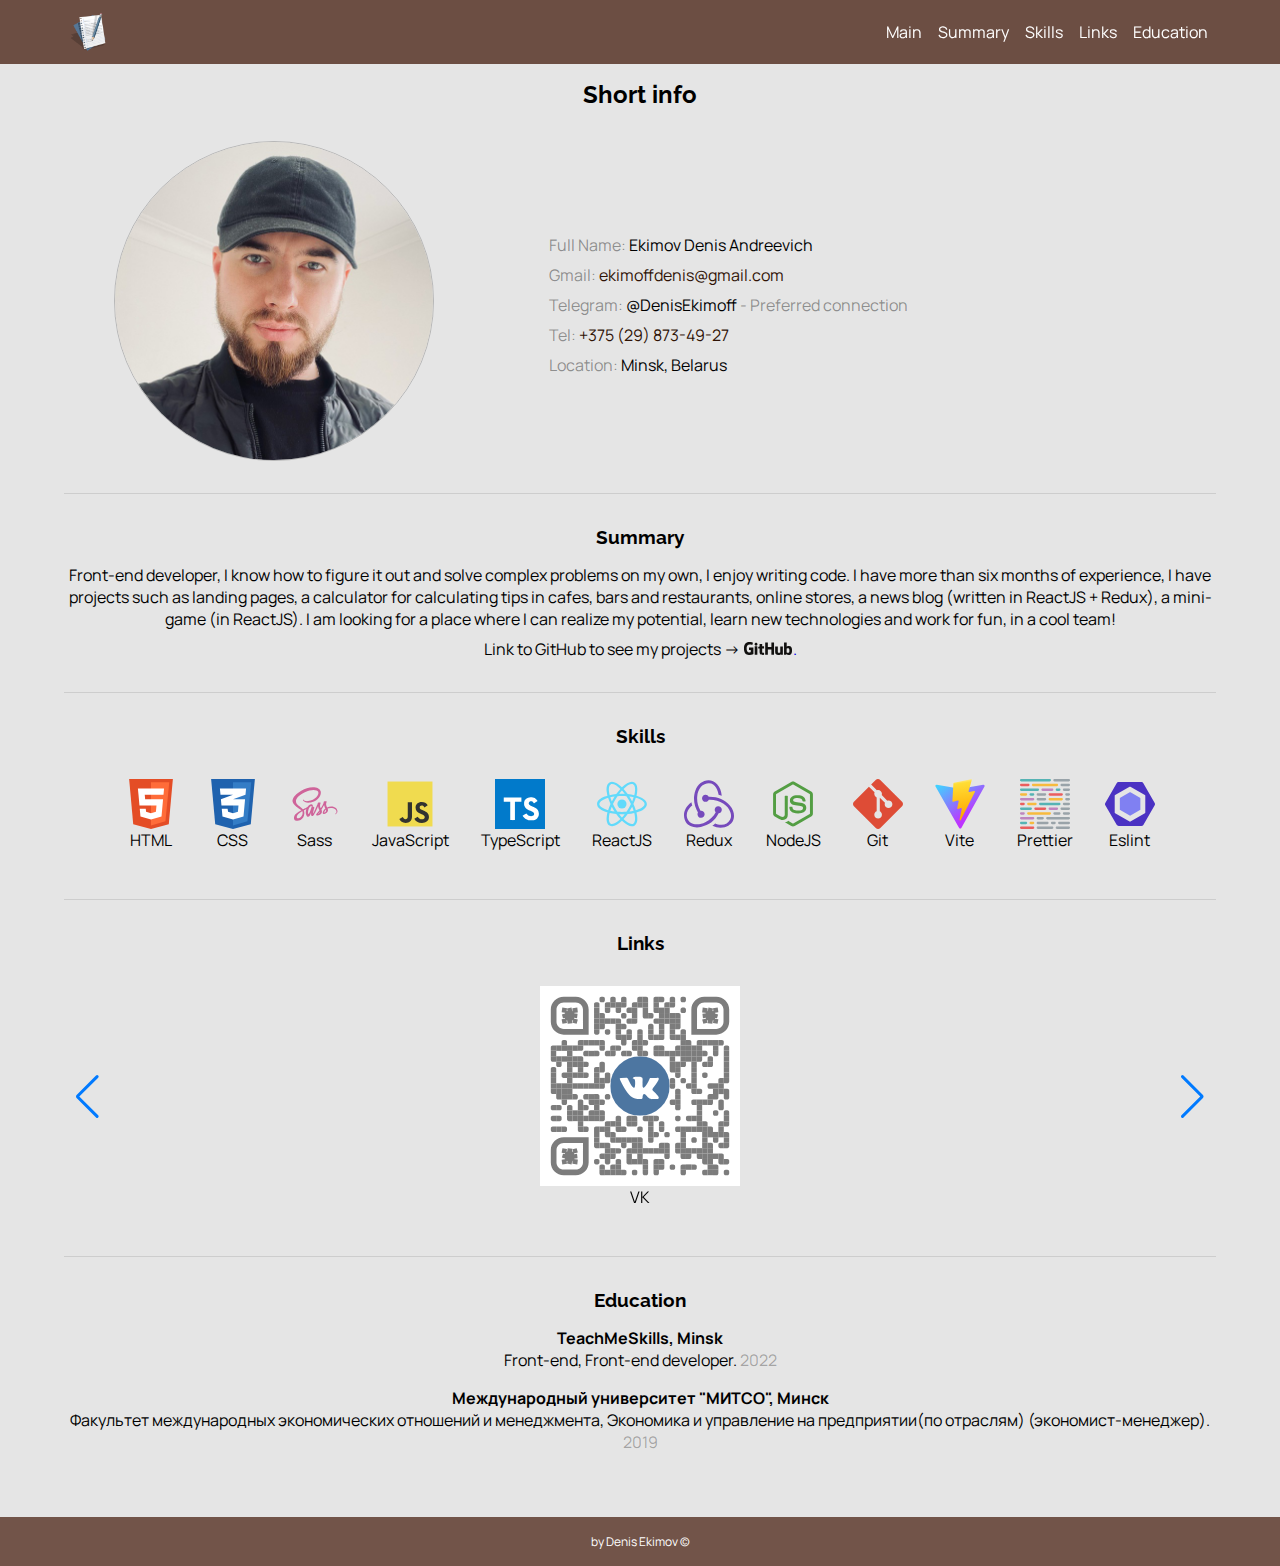
==== commit 4d87fd3f: "feat: add about me" ====
--- a/pages/myprofile.html
+++ b/pages/myprofile.html
@@ -69,11 +69,11 @@
         </section>
         <section class="main__summary">
           <h3 class="main__title">Summary</h3>
-          <p>Front-end developer, hungry for new knowledge, I can figure it out and solve complex
-            problems on my
-            own, I enjoy writing code. I am looking for a place where I can realize my potential,
-            learn new
-            technologies and just work for fun, in a cool team!</p>
+          <p>Front-end developer, I know how to figure it out and solve complex problems on my own, I enjoy
+          writing code. I have more than six months of experience, I have projects such as landing pages, a
+          calculator for calculating tips in cafes, bars and restaurants, online stores, a news blog (written
+          in ReactJS + Redux), a mini-game (in ReactJS). I am looking for a place where I can realize my
+          potential, learn new technologies and work for fun, in a cool team!</p>
           <p>Link to GitHub to see my projects &#8594 <a href="https://github.com/Denekimoff">
               <svg xmlns="http://www.w3.org/2000/svg" width="50" height="13"
                 viewBox="-0.122 175.062 480.244 129.875">
--- a/style/myprofile.css
+++ b/style/myprofile.css
@@ -252,6 +252,9 @@
     width: 100%;
   }
 
+  .header {
+    z-index: 1000;
+  }
   .header__menu {
     position: absolute;
     top: 4rem;
@@ -262,7 +265,6 @@
     transition: transform .5s;
     overflow-y: auto;
     background-color: var(--header-background-color);
-    z-index: 100;
   }
 
   .header__menu .header__list {
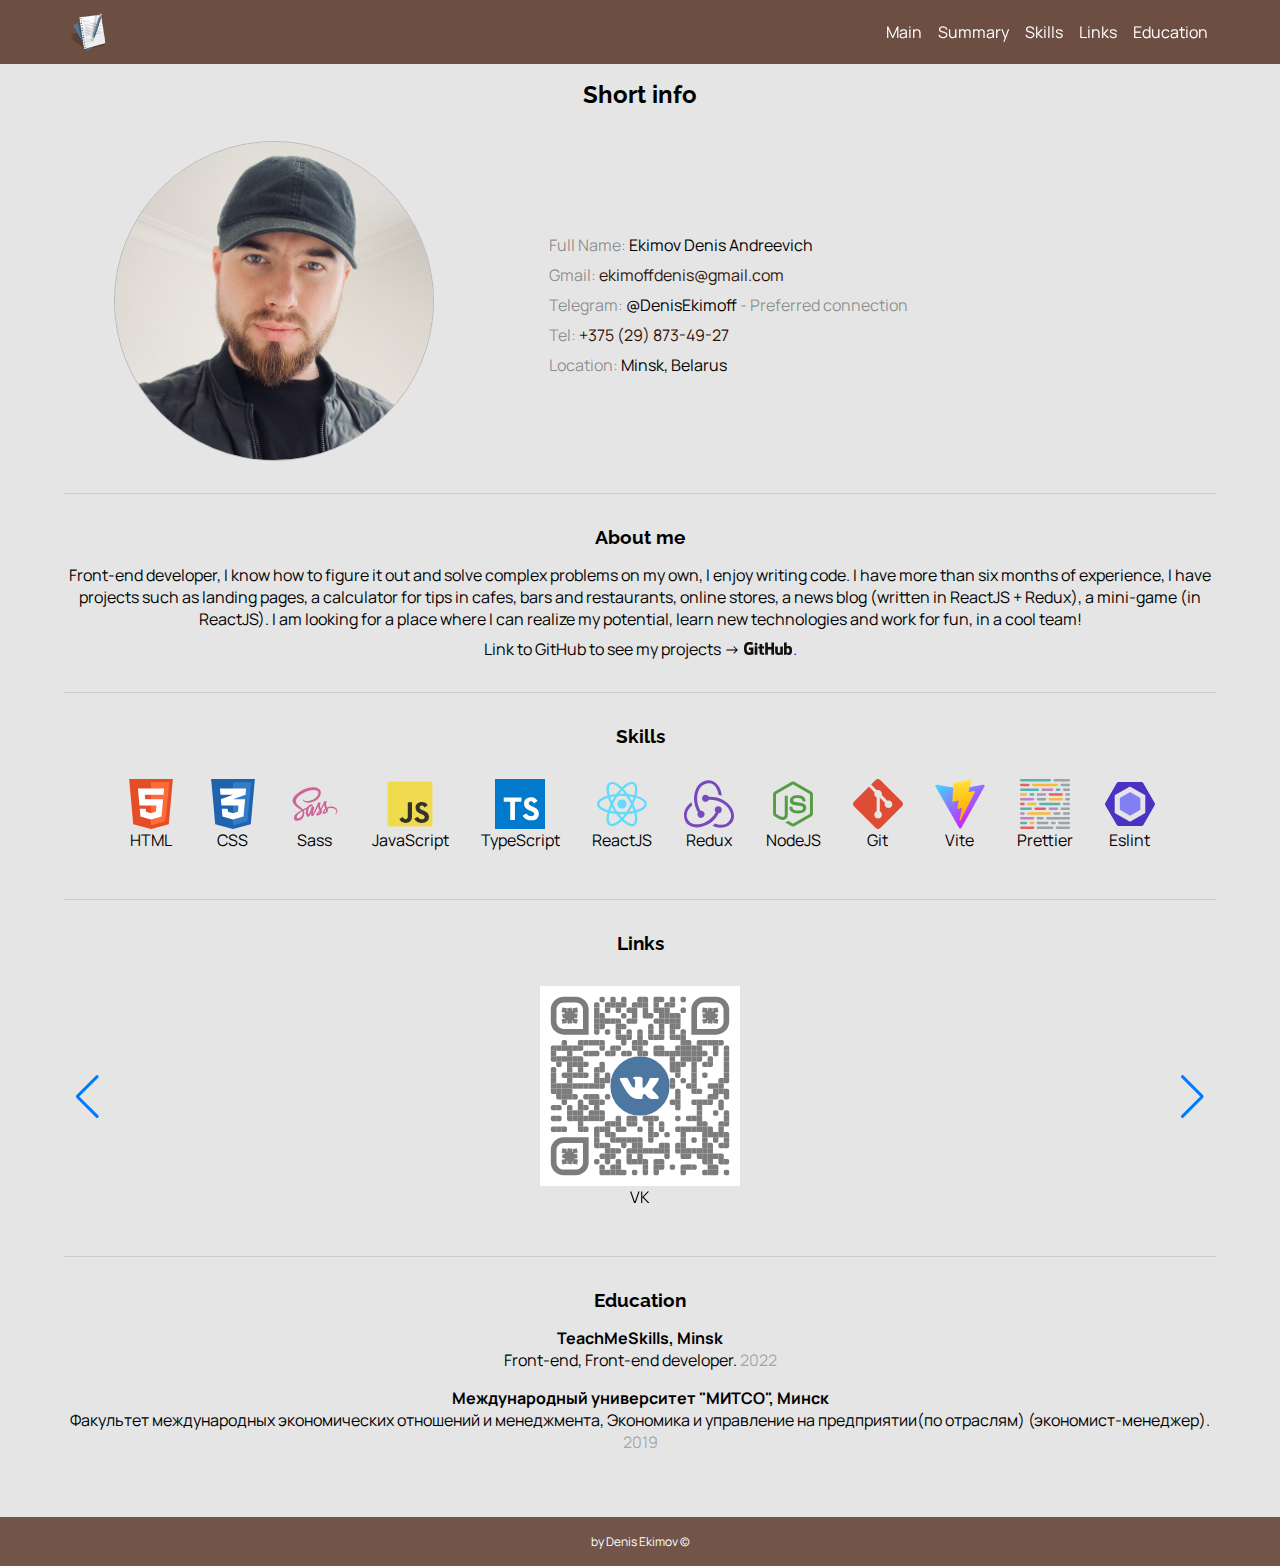
==== commit bc167208: "feat: add about me" ====
--- a/pages/myprofile.html
+++ b/pages/myprofile.html
@@ -68,10 +68,10 @@
           </div>
         </section>
         <section class="main__summary">
-          <h3 class="main__title">Summary</h3>
+          <h3 class="main__title">About me</h3>
           <p>Front-end developer, I know how to figure it out and solve complex problems on my own, I enjoy
           writing code. I have more than six months of experience, I have projects such as landing pages, a
-          calculator for calculating tips in cafes, bars and restaurants, online stores, a news blog (written
+          calculator for tips in cafes, bars and restaurants, online stores, a news blog (written
           in ReactJS + Redux), a mini-game (in ReactJS). I am looking for a place where I can realize my
           potential, learn new technologies and work for fun, in a cool team!</p>
           <p>Link to GitHub to see my projects &#8594 <a href="https://github.com/Denekimoff">
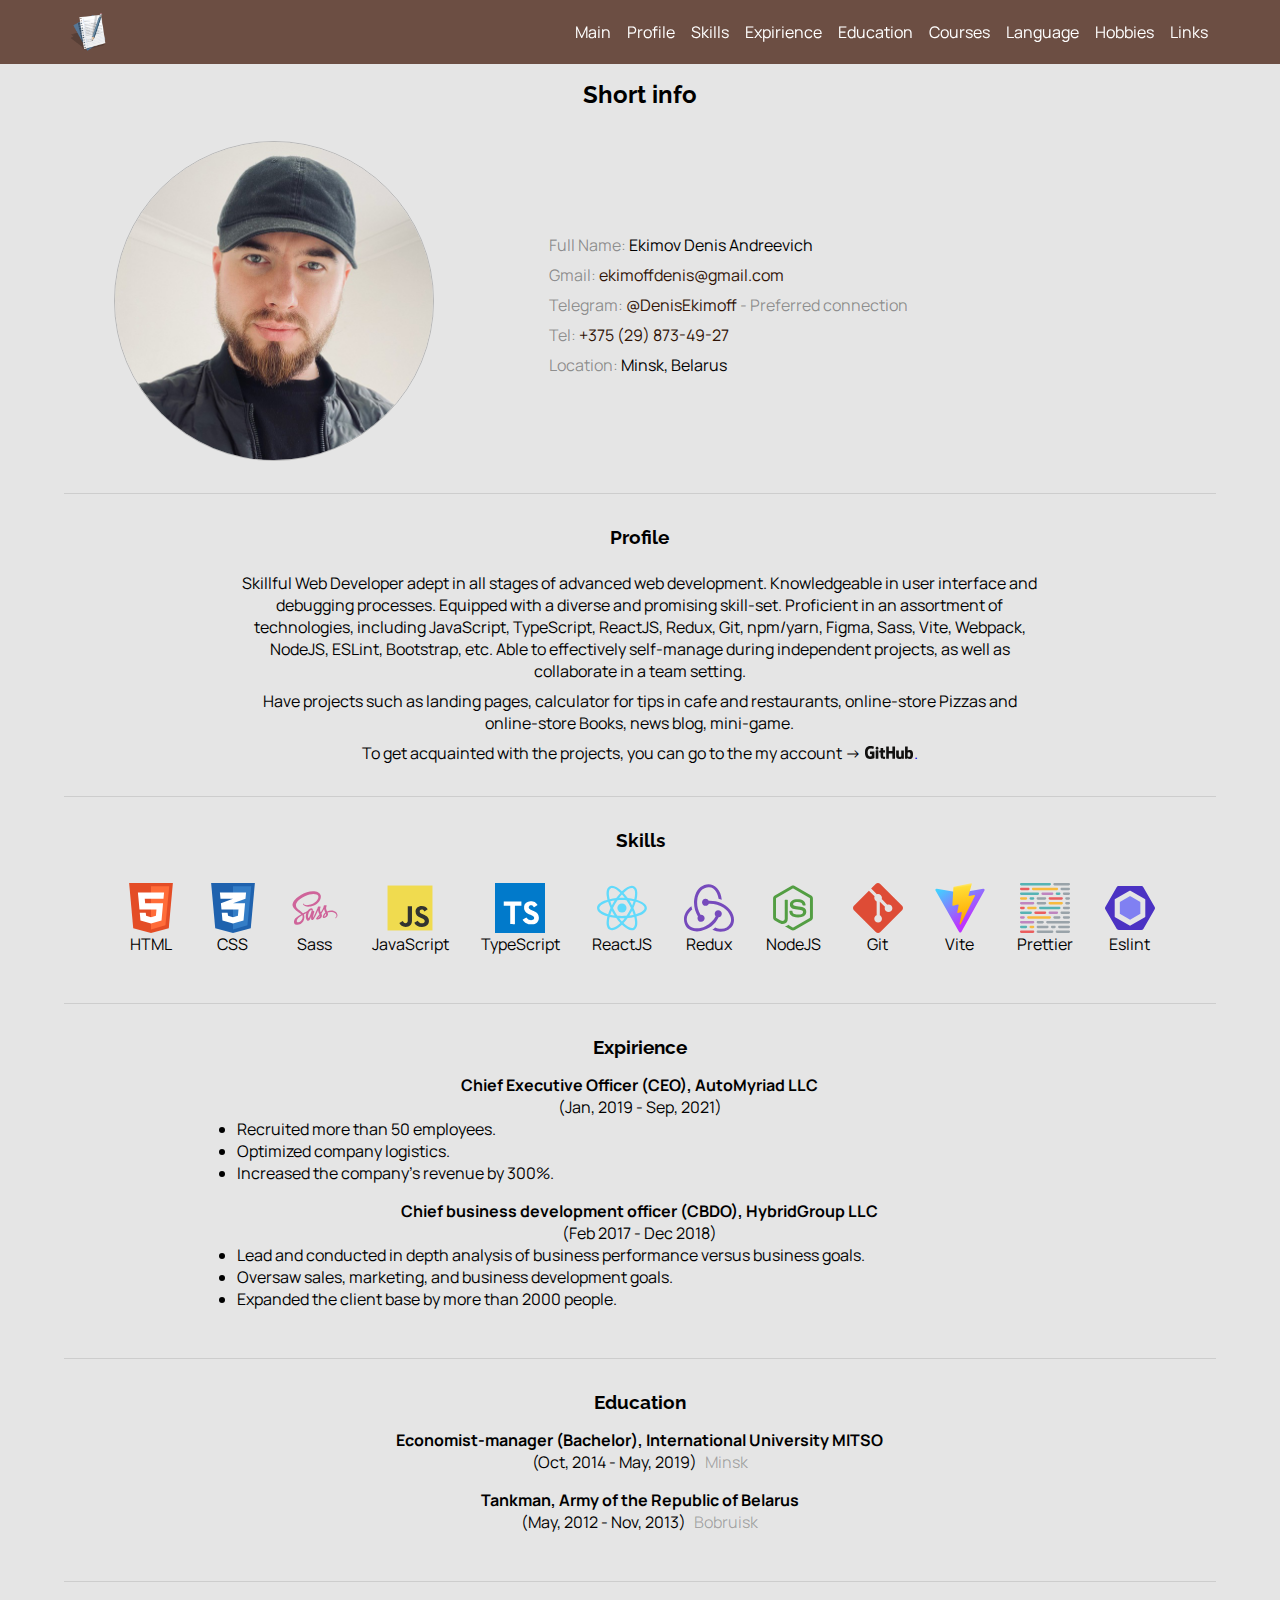
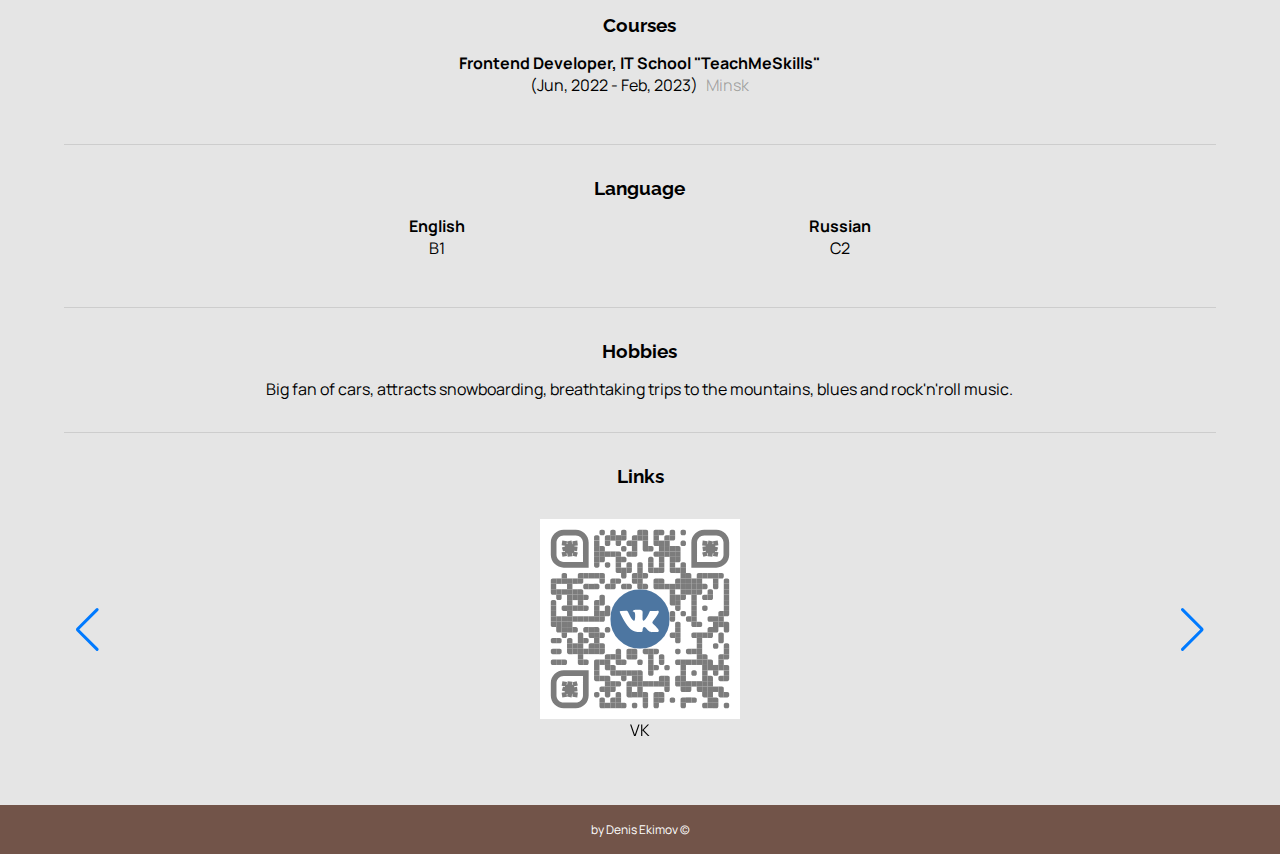
==== commit 1d3f46fd: "update resume" ====
--- a/pages/myprofile.html
+++ b/pages/myprofile.html
@@ -23,10 +23,14 @@
         <nav class="header__menu">
           <ul class="header__list">
             <li class="header__item">Main</li>
-            <li class="header__item">Summary</li>
+            <li class="header__item">Profile</li>
             <li class="header__item">Skills</li>
+            <li class="header__item">Expirience</li>
+            <li class="header__item">Education</li>
+            <li class="header__item">Courses</li>
+            <li class="header__item">Language</li>
+            <li class="header__item">Hobbies</li>
             <li class="header__item">Links</li>
-            <li class="header__item">Education</li>
           </ul>
         </nav>
         <div class="header__burger">
@@ -54,7 +58,8 @@
             </p>
             <p class="about__telegram">
               <span> Telegram:</span>
-              @DenisEkimoff
+              <a href="https://t.me/DenisEkimoff" target="_blank"
+                rel="noopener noreferrer">@DenisEkimoff</a>
               <span> - Preferred connection</span>
             </p>
             <p class="about__tel">
@@ -67,22 +72,31 @@
             </p>
           </div>
         </section>
-        <section class="main__summary">
-          <h3 class="main__title">About me</h3>
-          <p>Front-end developer, I know how to figure it out and solve complex problems on my own, I enjoy
-          writing code. I have more than six months of experience, I have projects such as landing pages, a
-          calculator for tips in cafes, bars and restaurants, online stores, a news blog (written
-          in ReactJS + Redux), a mini-game (in ReactJS). I am looking for a place where I can realize my
-          potential, learn new technologies and work for fun, in a cool team!</p>
-          <p>Link to GitHub to see my projects &#8594 <a href="https://github.com/Denekimoff">
-              <svg xmlns="http://www.w3.org/2000/svg" width="50" height="13"
-                viewBox="-0.122 175.062 480.244 129.875">
-                <g fill="#121110">
-                  <path
-                    d="M92.375 230.65H52.019a1.887 1.887 0 0 0-1.886 1.886v19.731a1.89 1.89 0 0 0 1.886 1.889h15.743v24.513s-3.535 1.206-13.308 1.206c-11.53 0-27.637-4.214-27.637-39.632 0-35.425 16.772-40.087 32.518-40.087 13.63 0 19.502 2.401 23.238 3.556 1.174.36 2.26-.808 2.26-1.851l4.502-19.063c0-.487-.165-1.075-.721-1.474-1.517-1.082-10.774-6.262-34.16-6.262-26.941 0-54.576 11.463-54.576 66.562 0 55.103 31.64 63.313 58.302 63.313 22.076 0 35.468-9.434 35.468-9.434.552-.306.612-1.077.612-1.431v-61.537c0-1.04-.844-1.885-1.885-1.885M300.354 181.664a1.88 1.88 0 0 0-1.873-1.896h-22.724a1.889 1.889 0 0 0-1.882 1.896l.006 43.913h-35.419v-43.913a1.882 1.882 0 0 0-1.875-1.896h-22.722a1.887 1.887 0 0 0-1.877 1.896v118.904c0 1.048.843 1.901 1.877 1.901h22.722c1.039 0 1.875-.854 1.875-1.901v-50.86h35.419l-.062 50.86c0 1.048.844 1.901 1.883 1.901h22.777c1.041 0 1.873-.854 1.875-1.901V181.664M135.254 197.268c0-8.183-6.56-14.795-14.653-14.795-8.085 0-14.65 6.612-14.65 14.795 0 8.173 6.565 14.802 14.65 14.802 8.093 0 14.653-6.629 14.653-14.802M133.629 275.486V220.6a1.89 1.89 0 0 0-1.88-1.895h-22.651c-1.039 0-1.969 1.072-1.969 2.115v78.634c0 2.312 1.44 2.998 3.304 2.998h20.408c2.239 0 2.788-1.1 2.788-3.034v-23.932M386.71 218.884h-22.549c-1.034 0-1.876.852-1.876 1.901v58.302s-5.729 4.192-13.859 4.192c-8.13 0-10.287-3.689-10.287-11.65v-50.844c0-1.049-.841-1.901-1.875-1.901h-22.886c-1.032 0-1.879.852-1.879 1.901v54.693c0 23.646 13.179 29.431 31.31 29.431 14.873 0 26.864-8.216 26.864-8.216s.571 4.329.829 4.843c.259.512.932 1.029 1.659 1.029l14.56-.064c1.032 0 1.879-.854 1.879-1.898l-.008-79.817c0-1.05-.843-1.902-1.882-1.902M439.445 283.207c-7.821-.238-13.126-3.788-13.126-3.788v-37.653s5.233-3.208 11.654-3.782c8.12-.727 15.944 1.726 15.944 21.095.001 20.426-3.53 24.457-14.472 24.128zm8.894-66.993c-12.807 0-21.518 5.714-21.518 5.714v-40.263c0-1.05-.839-1.897-1.875-1.897h-22.787a1.887 1.887 0 0 0-1.878 1.897v118.903c0 1.048.842 1.901 1.881 1.901h15.811c.711 0 1.25-.367 1.648-1.009.393-.639.96-5.482.96-5.482s9.318 8.83 26.957 8.83c20.708 0 32.584-10.504 32.584-47.154 0-36.651-18.967-41.44-31.783-41.44M198.936 218.695h-17.045l-.026-22.519c0-.852-.439-1.278-1.424-1.278h-23.228c-.903 0-1.388.398-1.388 1.265v23.271s-11.64 2.809-12.427 3.037a1.886 1.886 0 0 0-1.361 1.812v14.623c0 1.052.84 1.898 1.879 1.898h11.909v35.178c0 26.13 18.328 28.697 30.696 28.697 5.651 0 12.411-1.814 13.527-2.228.675-.248 1.067-.947 1.067-1.705l.019-16.086c0-1.05-.886-1.897-1.884-1.897-.993 0-3.534.404-6.15.404-8.372 0-11.209-3.893-11.209-8.932l-.001-33.432h17.046c1.039 0 1.88-.847 1.88-1.898v-18.317a1.884 1.884 0 0 0-1.88-1.893" />
-                </g>
-              </svg>.
-            </a></p>
+        <section class="main__profile">
+          <div class="section__wrapper">
+            <h3 class="main__title">Profile</h3>
+            <p>Skillful Web Developer adept in all stages of advanced web development. Knowledgeable
+              in user interface and debugging processes. Equipped with a diverse and promising
+              skill-set. Proficient in an assortment of technologies, including JavaScript,
+              TypeScript, ReactJS, Redux, Git, npm/yarn, Figma, Sass, Vite, Webpack, NodeJS, ESLint,
+              Bootstrap, etc. Able to effectively self-manage during independent projects, as well
+              as
+              collaborate in a team setting.
+            </p>
+            <p>Have projects such as landing pages, calculator for tips in cafe and restaurants,
+              online-store Pizzas and online-store Books, news blog, mini-game.</p>
+            <p>To get acquainted with the projects, you can go to the my account &#8594
+              <a href="https://github.com/Denekimoff">
+                <svg xmlns="http://www.w3.org/2000/svg" width="50" height="13"
+                  viewBox="-0.122 175.062 480.244 129.875">
+                  <g fill="#121110">
+                    <path
+                      d="M92.375 230.65H52.019a1.887 1.887 0 0 0-1.886 1.886v19.731a1.89 1.89 0 0 0 1.886 1.889h15.743v24.513s-3.535 1.206-13.308 1.206c-11.53 0-27.637-4.214-27.637-39.632 0-35.425 16.772-40.087 32.518-40.087 13.63 0 19.502 2.401 23.238 3.556 1.174.36 2.26-.808 2.26-1.851l4.502-19.063c0-.487-.165-1.075-.721-1.474-1.517-1.082-10.774-6.262-34.16-6.262-26.941 0-54.576 11.463-54.576 66.562 0 55.103 31.64 63.313 58.302 63.313 22.076 0 35.468-9.434 35.468-9.434.552-.306.612-1.077.612-1.431v-61.537c0-1.04-.844-1.885-1.885-1.885M300.354 181.664a1.88 1.88 0 0 0-1.873-1.896h-22.724a1.889 1.889 0 0 0-1.882 1.896l.006 43.913h-35.419v-43.913a1.882 1.882 0 0 0-1.875-1.896h-22.722a1.887 1.887 0 0 0-1.877 1.896v118.904c0 1.048.843 1.901 1.877 1.901h22.722c1.039 0 1.875-.854 1.875-1.901v-50.86h35.419l-.062 50.86c0 1.048.844 1.901 1.883 1.901h22.777c1.041 0 1.873-.854 1.875-1.901V181.664M135.254 197.268c0-8.183-6.56-14.795-14.653-14.795-8.085 0-14.65 6.612-14.65 14.795 0 8.173 6.565 14.802 14.65 14.802 8.093 0 14.653-6.629 14.653-14.802M133.629 275.486V220.6a1.89 1.89 0 0 0-1.88-1.895h-22.651c-1.039 0-1.969 1.072-1.969 2.115v78.634c0 2.312 1.44 2.998 3.304 2.998h20.408c2.239 0 2.788-1.1 2.788-3.034v-23.932M386.71 218.884h-22.549c-1.034 0-1.876.852-1.876 1.901v58.302s-5.729 4.192-13.859 4.192c-8.13 0-10.287-3.689-10.287-11.65v-50.844c0-1.049-.841-1.901-1.875-1.901h-22.886c-1.032 0-1.879.852-1.879 1.901v54.693c0 23.646 13.179 29.431 31.31 29.431 14.873 0 26.864-8.216 26.864-8.216s.571 4.329.829 4.843c.259.512.932 1.029 1.659 1.029l14.56-.064c1.032 0 1.879-.854 1.879-1.898l-.008-79.817c0-1.05-.843-1.902-1.882-1.902M439.445 283.207c-7.821-.238-13.126-3.788-13.126-3.788v-37.653s5.233-3.208 11.654-3.782c8.12-.727 15.944 1.726 15.944 21.095.001 20.426-3.53 24.457-14.472 24.128zm8.894-66.993c-12.807 0-21.518 5.714-21.518 5.714v-40.263c0-1.05-.839-1.897-1.875-1.897h-22.787a1.887 1.887 0 0 0-1.878 1.897v118.903c0 1.048.842 1.901 1.881 1.901h15.811c.711 0 1.25-.367 1.648-1.009.393-.639.96-5.482.96-5.482s9.318 8.83 26.957 8.83c20.708 0 32.584-10.504 32.584-47.154 0-36.651-18.967-41.44-31.783-41.44M198.936 218.695h-17.045l-.026-22.519c0-.852-.439-1.278-1.424-1.278h-23.228c-.903 0-1.388.398-1.388 1.265v23.271s-11.64 2.809-12.427 3.037a1.886 1.886 0 0 0-1.361 1.812v14.623c0 1.052.84 1.898 1.879 1.898h11.909v35.178c0 26.13 18.328 28.697 30.696 28.697 5.651 0 12.411-1.814 13.527-2.228.675-.248 1.067-.947 1.067-1.705l.019-16.086c0-1.05-.886-1.897-1.884-1.897-.993 0-3.534.404-6.15.404-8.372 0-11.209-3.893-11.209-8.932l-.001-33.432h17.046c1.039 0 1.88-.847 1.88-1.898v-18.317a1.884 1.884 0 0 0-1.88-1.893" />
+                  </g>
+                </svg>.
+              </a>
+            </p>
+          </div>
         </section>
         <section class="main__skills">
           <h3 class="main__title">Skills</h3>
@@ -354,6 +368,81 @@
             </li>
           </ul>
         </section>
+        <section class="main__expirience">
+          <div class="section__wrapper">
+            <h3 class="main__title">Expirience</h3>
+            <ul class="education__list">
+              <li class="education__item">
+                <p>Chief Executive Officer (CEO), AutoMyriad LLC</p>
+                <p>(Jan, 2019 - Sep, 2021)</p>
+                <ul class="expirience__achievements">
+                  <li>Recruited more than 50 employees.</li>
+                  <li>Optimized company logistics.</li>
+                  <li>Increased the company's revenue by 300%.</li>
+                </ul>
+              </li>
+              <li class="education__item">
+                <p>Chief business development officer (CBDO), HybridGroup LLC</p>
+                <p>(Feb 2017 - Dec 2018)</p>
+                <ul class="expirience__achievements">
+                  <li>Lead and conducted in depth analysis of business performance versus business
+                    goals.</li>
+                  <li>Oversaw sales, marketing, and business development goals.</li>
+                  <li>Expanded the client base by more than 2000 people.</li>
+                </ul>
+              </li>
+            </ul>
+          </div>
+        </section>
+        <section class="main__education">
+          <div class="section__wrapper">
+            <h3 class="main__title">Education</h3>
+            <ul class="education__list">
+              <li class="education__item">
+                <p>Economist-manager (Bachelor), International University MITSO</p>
+                <p>(Oct, 2014 - May, 2019)<span>Minsk</span></p>
+              </li>
+              <li class="education__item">
+                <p>Tankman, Army of the Republic of Belarus</p>
+                <p>(May, 2012 - Nov, 2013)<span>Bobruisk</span></p>
+              </li>
+            </ul>
+          </div>
+        </section>
+        <section class="main__courses">
+          <div class="section__wrapper">
+            <h3 class="main__title">Courses</h3>
+            <ul class="education__list">
+              <li class="education__item">
+                <p>Frontend Developer, IT School "TeachMeSkills"</p>
+                <p>(Jun, 2022 - Feb, 2023)<span>Minsk</span></p>
+              </li>
+            </ul>
+          </div>
+        </section>
+        <section class="main__language">
+          <div class="section__wrapper">
+            <h3 class="main__title">Language</h3>
+            <ul class="education__list">
+              <li class="education__item">
+                <p>English</p>
+                <p>B1</p>
+              </li>
+              <li class="education__item">
+                <p>Russian</p>
+                <p>C2</p>
+              </li>
+            </ul>
+          </div>
+        </section>
+        <section class="main__hobbies">
+          <div class="section__wrapper">
+            <h3 class="main__title">Hobbies</h3>
+            <p>Big fan of cars, attracts snowboarding, breathtaking trips to the mountains, blues
+              and rock'n'roll music.
+            </p>
+          </div>
+        </section>
         <section class="main__links">
           <h3 class="main__title">Links</h3>
           <div class="main__slider swiper">
@@ -373,8 +462,8 @@
                             <g>
                               <path
                                 d="M100,65.625c0,9.507-3.355,17.611-10.059,24.316C83.236,96.645,75.132,100,65.625,100h-31.25
-                              		c-9.504,0-17.61-3.355-24.315-10.059C3.354,83.236,0,75.132,0,65.625v-31.25c0-9.504,3.353-17.61,10.059-24.315
-                              		C16.766,3.354,24.871,0,34.375,0h31.25c9.508,0,17.613,3.353,24.316,10.059C96.646,16.766,100,24.871,100,34.375V65.625z" />
+                                              		c-9.504,0-17.61-3.355-24.315-10.059C3.354,83.236,0,75.132,0,65.625v-31.25c0-9.504,3.353-17.61,10.059-24.315
+                                              		C16.766,3.354,24.871,0,34.375,0h31.25c9.508,0,17.613,3.353,24.316,10.059C96.646,16.766,100,24.871,100,34.375V65.625z" />
                             </g>
                           </g>
                         </g>
@@ -383,7 +472,7 @@
                             <g>
                               <path
                                 d="M100,34.375c0-9.505-3.354-17.611-10.059-24.316C83.236,3.354,75.13,0,65.625,0h-31.25C24.87,0,16.764,3.353,10.059,10.059
-                              		S0,24.87,0,34.375v31.25c0,0.521,0.065,1.303,0.195,2.344H0V100h100V67.969h-0.195c0.132-1.041,0.195-1.822,0.195-2.344V34.375z" />
+                                              		S0,24.87,0,34.375v31.25c0,0.521,0.065,1.303,0.195,2.344H0V100h100V67.969h-0.195c0.132-1.041,0.195-1.822,0.195-2.344V34.375z" />
                             </g>
                           </g>
                         </g>
@@ -392,7 +481,7 @@
                             <g>
                               <path
                                 d="M100,34.375c0-9.505-3.354-17.611-10.059-24.316C83.236,3.354,75.13,0,65.625,0h-31.25C24.87,0,16.764,3.353,10.059,10.059
-                              		S0,24.87,0,34.375v31.25c0,0.521,0.065,1.303,0.195,2.344H0V100h100V67.969h-0.195c0.132-1.041,0.195-1.822,0.195-2.344V34.375z" />
+                                              		S0,24.87,0,34.375v31.25c0,0.521,0.065,1.303,0.195,2.344H0V100h100V67.969h-0.195c0.132-1.041,0.195-1.822,0.195-2.344V34.375z" />
                             </g>
                           </g>
                         </g>
@@ -425,7 +514,7 @@
                             <g>
                               <path
                                 d="M65.625,0H0v100h65.625c9.505,0,17.611-3.354,24.316-10.059C96.646,83.236,100,75.13,100,65.625v-31.25
-                              		c0-9.505-3.354-17.611-10.059-24.316C83.236,3.354,75.13,0,65.625,0z" />
+                                              		c0-9.505-3.354-17.611-10.059-24.316C83.236,3.354,75.13,0,65.625,0z" />
                             </g>
                           </g>
                         </g>
@@ -434,7 +523,7 @@
                             <g>
                               <path
                                 d="M100,34.375c0-9.505-3.354-17.611-10.059-24.316C83.236,3.354,75.13,0,65.625,0h-31.25C24.87,0,16.764,3.353,10.059,10.059
-                              		S0,24.87,0,34.375v31.25c0,0.521,0.065,1.303,0.195,2.344H0V100h100V67.969h-0.195c0.132-1.041,0.195-1.822,0.195-2.344V34.375z" />
+                                              		S0,24.87,0,34.375v31.25c0,0.521,0.065,1.303,0.195,2.344H0V100h100V67.969h-0.195c0.132-1.041,0.195-1.822,0.195-2.344V34.375z" />
                             </g>
                           </g>
                         </g>
@@ -443,8 +532,8 @@
                             <g>
                               <path
                                 d="M100,65.625c0,9.507-3.355,17.611-10.059,24.316C83.236,96.645,75.132,100,65.625,100h-31.25
-                              		c-9.504,0-17.61-3.355-24.315-10.059C3.354,83.236,0,75.132,0,65.625v-31.25c0-9.504,3.353-17.61,10.059-24.315
-                              		C16.766,3.354,24.871,0,34.375,0h31.25c9.508,0,17.613,3.353,24.316,10.059C96.646,16.766,100,24.871,100,34.375V65.625z" />
+                                              		c-9.504,0-17.61-3.355-24.315-10.059C3.354,83.236,0,75.132,0,65.625v-31.25c0-9.504,3.353-17.61,10.059-24.315
+                                              		C16.766,3.354,24.871,0,34.375,0h31.25c9.508,0,17.613,3.353,24.316,10.059C96.646,16.766,100,24.871,100,34.375V65.625z" />
                             </g>
                           </g>
                         </g>
@@ -453,7 +542,7 @@
                             <g>
                               <path
                                 d="M100,34.375c0-9.505-3.354-17.611-10.059-24.316C83.236,3.354,75.13,0,65.625,0h-31.25C24.87,0,16.764,3.353,10.059,10.059
-                              		S0,24.87,0,34.375v31.25c0,0.521,0.065,1.303,0.195,2.344H0V100h100V67.969h-0.195c0.132-1.041,0.195-1.822,0.195-2.344V34.375z" />
+                                              		S0,24.87,0,34.375v31.25c0,0.521,0.065,1.303,0.195,2.344H0V100h100V67.969h-0.195c0.132-1.041,0.195-1.822,0.195-2.344V34.375z" />
                             </g>
                           </g>
                         </g>
@@ -531,8 +620,8 @@
                           <g transform="" style="fill: rgb(124, 124, 124);">
                             <g>
                               <path d="M99.805,32.031H100V0H0v32.031h0.195C0.065,33.073,0,33.854,0,34.375v31.25c0,9.505,3.353,17.611,10.059,24.316
-                              		C16.765,96.646,24.87,100,34.375,100h31.25c9.505,0,17.611-3.354,24.316-10.059C96.646,83.236,100,75.13,100,65.625v-31.25
-                              		C100,33.854,99.937,33.073,99.805,32.031z" />
+                                              		C16.765,96.646,24.87,100,34.375,100h31.25c9.505,0,17.611-3.354,24.316-10.059C96.646,83.236,100,75.13,100,65.625v-31.25
+                                              		C100,33.854,99.937,33.073,99.805,32.031z" />
                             </g>
                           </g>
                         </g>
@@ -540,8 +629,8 @@
                           <g transform="" style="fill: rgb(124, 124, 124);">
                             <g>
                               <path d="M99.805,32.031H100V0H0v32.031h0.195C0.065,33.073,0,33.854,0,34.375v31.25c0,9.505,3.353,17.611,10.059,24.316
-                              		C16.765,96.646,24.87,100,34.375,100h31.25c9.505,0,17.611-3.354,24.316-10.059C96.646,83.236,100,75.13,100,65.625v-31.25
-                              		C100,33.854,99.937,33.073,99.805,32.031z" />
+                                              		C16.765,96.646,24.87,100,34.375,100h31.25c9.505,0,17.611-3.354,24.316-10.059C96.646,83.236,100,75.13,100,65.625v-31.25
+                                              		C100,33.854,99.937,33.073,99.805,32.031z" />
                             </g>
                           </g>
                         </g>
@@ -549,7 +638,7 @@
                           <g transform="" style="fill: rgb(124, 124, 124);">
                             <g>
                               <path d="M100,34.375V0H34.375C24.87,0,16.764,3.353,10.059,10.059S0,24.87,0,34.375v31.25c0,9.505,3.353,17.611,10.059,24.316
-                              		C16.765,96.646,24.87,100,34.375,100H100V34.375z" />
+                                              		C16.765,96.646,24.87,100,34.375,100H100V34.375z" />
                             </g>
                           </g>
                         </g>
@@ -586,8 +675,8 @@
                             <g>
                               <path
                                 d="M100,65.625c0,9.507-3.355,17.611-10.059,24.316C83.236,96.645,75.132,100,65.625,100h-31.25
-                              		c-9.504,0-17.61-3.355-24.315-10.059C3.354,83.236,0,75.132,0,65.625v-31.25c0-9.504,3.353-17.61,10.059-24.315
-                              		C16.766,3.354,24.871,0,34.375,0h31.25c9.508,0,17.613,3.353,24.316,10.059C96.646,16.766,100,24.871,100,34.375V65.625z" />
+                                              		c-9.504,0-17.61-3.355-24.315-10.059C3.354,83.236,0,75.132,0,65.625v-31.25c0-9.504,3.353-17.61,10.059-24.315
+                                              		C16.766,3.354,24.871,0,34.375,0h31.25c9.508,0,17.613,3.353,24.316,10.059C96.646,16.766,100,24.871,100,34.375V65.625z" />
                             </g>
                           </g>
                         </g>
@@ -609,8 +698,8 @@
                             <g>
                               <path
                                 d="M100,65.625c0,9.507-3.355,17.611-10.059,24.316C83.236,96.645,75.132,100,65.625,100h-31.25
-                              		c-9.504,0-17.61-3.355-24.315-10.059C3.354,83.236,0,75.132,0,65.625v-31.25c0-9.504,3.353-17.61,10.059-24.315
-                              		C16.766,3.354,24.871,0,34.375,0h31.25c9.508,0,17.613,3.353,24.316,10.059C96.646,16.766,100,24.871,100,34.375V65.625z" />
+                                              		c-9.504,0-17.61-3.355-24.315-10.059C3.354,83.236,0,75.132,0,65.625v-31.25c0-9.504,3.353-17.61,10.059-24.315
+                                              		C16.766,3.354,24.871,0,34.375,0h31.25c9.508,0,17.613,3.353,24.316,10.059C96.646,16.766,100,24.871,100,34.375V65.625z" />
                             </g>
                           </g>
                         </g>
@@ -632,7 +721,7 @@
                             <g>
                               <path
                                 d="M65.625,0H0v100h65.625c9.505,0,17.611-3.354,24.316-10.059C96.646,83.236,100,75.13,100,65.625v-31.25
-                              		c0-9.505-3.354-17.611-10.059-24.316C83.236,3.354,75.13,0,65.625,0z" />
+                                              		c0-9.505-3.354-17.611-10.059-24.316C83.236,3.354,75.13,0,65.625,0z" />
                             </g>
                           </g>
                         </g>
@@ -691,7 +780,7 @@
                           <g transform="" style="fill: rgb(124, 124, 124);">
                             <g>
                               <path d="M100,34.375V0H34.375C24.87,0,16.764,3.353,10.059,10.059S0,24.87,0,34.375v31.25c0,9.505,3.353,17.611,10.059,24.316
-                              		C16.765,96.646,24.87,100,34.375,100H100V34.375z" />
+                                              		C16.765,96.646,24.87,100,34.375,100H100V34.375z" />
                             </g>
                           </g>
                         </g>
@@ -707,7 +796,7 @@
                           <g transform="" style="fill: rgb(124, 124, 124);">
                             <g>
                               <path d="M100,34.375V0H34.375C24.87,0,16.764,3.353,10.059,10.059S0,24.87,0,34.375v31.25c0,9.505,3.353,17.611,10.059,24.316
-                              		C16.765,96.646,24.87,100,34.375,100H100V34.375z" />
+                                              		C16.765,96.646,24.87,100,34.375,100H100V34.375z" />
                             </g>
                           </g>
                         </g>
@@ -754,7 +843,7 @@
                             <g>
                               <path
                                 d="M65.625,0H0v100h65.625c9.505,0,17.611-3.354,24.316-10.059C96.646,83.236,100,75.13,100,65.625v-31.25
-                              		c0-9.505-3.354-17.611-10.059-24.316C83.236,3.354,75.13,0,65.625,0z" />
+                                              		c0-9.505-3.354-17.611-10.059-24.316C83.236,3.354,75.13,0,65.625,0z" />
                             </g>
                           </g>
                         </g>
@@ -763,7 +852,7 @@
                             <g>
                               <path
                                 d="M100,34.375c0-9.505-3.354-17.611-10.059-24.316C83.236,3.354,75.13,0,65.625,0h-31.25C24.87,0,16.764,3.353,10.059,10.059
-                              		S0,24.87,0,34.375v31.25c0,0.521,0.065,1.303,0.195,2.344H0V100h100V67.969h-0.195c0.132-1.041,0.195-1.822,0.195-2.344V34.375z" />
+                                              		S0,24.87,0,34.375v31.25c0,0.521,0.065,1.303,0.195,2.344H0V100h100V67.969h-0.195c0.132-1.041,0.195-1.822,0.195-2.344V34.375z" />
                             </g>
                           </g>
                         </g>
@@ -789,8 +878,8 @@
                           <g transform="" style="fill: rgb(124, 124, 124);">
                             <g>
                               <path d="M99.805,32.031H100V0H0v32.031h0.195C0.065,33.073,0,33.854,0,34.375v31.25c0,9.505,3.353,17.611,10.059,24.316
-                              		C16.765,96.646,24.87,100,34.375,100h31.25c9.505,0,17.611-3.354,24.316-10.059C96.646,83.236,100,75.13,100,65.625v-31.25
-                              		C100,33.854,99.937,33.073,99.805,32.031z" />
+                                              		C16.765,96.646,24.87,100,34.375,100h31.25c9.505,0,17.611-3.354,24.316-10.059C96.646,83.236,100,75.13,100,65.625v-31.25
+                                              		C100,33.854,99.937,33.073,99.805,32.031z" />
                             </g>
                           </g>
                         </g>
@@ -799,8 +888,8 @@
                             <g>
                               <path
                                 d="M100,65.625c0,9.507-3.355,17.611-10.059,24.316C83.236,96.645,75.132,100,65.625,100h-31.25
-                              		c-9.504,0-17.61-3.355-24.315-10.059C3.354,83.236,0,75.132,0,65.625v-31.25c0-9.504,3.353-17.61,10.059-24.315
-                              		C16.766,3.354,24.871,0,34.375,0h31.25c9.508,0,17.613,3.353,24.316,10.059C96.646,16.766,100,24.871,100,34.375V65.625z" />
+                                              		c-9.504,0-17.61-3.355-24.315-10.059C3.354,83.236,0,75.132,0,65.625v-31.25c0-9.504,3.353-17.61,10.059-24.315
+                                              		C16.766,3.354,24.871,0,34.375,0h31.25c9.508,0,17.613,3.353,24.316,10.059C96.646,16.766,100,24.871,100,34.375V65.625z" />
                             </g>
                           </g>
                         </g>
@@ -814,7 +903,7 @@
                             <g>
                               <path
                                 d="M100,34.375c0-9.505-3.354-17.611-10.059-24.316C83.236,3.354,75.13,0,65.625,0h-31.25C24.87,0,16.764,3.353,10.059,10.059
-                              		S0,24.87,0,34.375v31.25c0,0.521,0.065,1.303,0.195,2.344H0V100h100V67.969h-0.195c0.132-1.041,0.195-1.822,0.195-2.344V34.375z" />
+                                              		S0,24.87,0,34.375v31.25c0,0.521,0.065,1.303,0.195,2.344H0V100h100V67.969h-0.195c0.132-1.041,0.195-1.822,0.195-2.344V34.375z" />
                             </g>
                           </g>
                         </g>
@@ -823,7 +912,7 @@
                             <g>
                               <path
                                 d="M100,34.375c0-9.505-3.354-17.611-10.059-24.316C83.236,3.354,75.13,0,65.625,0h-31.25C24.87,0,16.764,3.353,10.059,10.059
-                              		S0,24.87,0,34.375v31.25c0,0.521,0.065,1.303,0.195,2.344H0V100h100V67.969h-0.195c0.132-1.041,0.195-1.822,0.195-2.344V34.375z" />
+                                              		S0,24.87,0,34.375v31.25c0,0.521,0.065,1.303,0.195,2.344H0V100h100V67.969h-0.195c0.132-1.041,0.195-1.822,0.195-2.344V34.375z" />
                             </g>
                           </g>
                         </g>
@@ -847,7 +936,7 @@
                             <g>
                               <path
                                 d="M100,34.375c0-9.505-3.354-17.611-10.059-24.316C83.236,3.354,75.13,0,65.625,0h-31.25C24.87,0,16.764,3.353,10.059,10.059
-                              		S0,24.87,0,34.375v31.25c0,0.521,0.065,1.303,0.195,2.344H0V100h100V67.969h-0.195c0.132-1.041,0.195-1.822,0.195-2.344V34.375z" />
+                                              		S0,24.87,0,34.375v31.25c0,0.521,0.065,1.303,0.195,2.344H0V100h100V67.969h-0.195c0.132-1.041,0.195-1.822,0.195-2.344V34.375z" />
                             </g>
                           </g>
                         </g>
@@ -921,7 +1010,7 @@
                             <g>
                               <path
                                 d="M100,34.375c0-9.505-3.354-17.611-10.059-24.316C83.236,3.354,75.13,0,65.625,0h-31.25C24.87,0,16.764,3.353,10.059,10.059
-                              		S0,24.87,0,34.375v31.25c0,0.521,0.065,1.303,0.195,2.344H0V100h100V67.969h-0.195c0.132-1.041,0.195-1.822,0.195-2.344V34.375z" />
+                                              		S0,24.87,0,34.375v31.25c0,0.521,0.065,1.303,0.195,2.344H0V100h100V67.969h-0.195c0.132-1.041,0.195-1.822,0.195-2.344V34.375z" />
                             </g>
                           </g>
                         </g>
@@ -960,8 +1049,8 @@
                           <g transform="" style="fill: rgb(124, 124, 124);">
                             <g>
                               <path d="M99.805,32.031H100V0H0v32.031h0.195C0.065,33.073,0,33.854,0,34.375v31.25c0,9.505,3.353,17.611,10.059,24.316
-                              		C16.765,96.646,24.87,100,34.375,100h31.25c9.505,0,17.611-3.354,24.316-10.059C96.646,83.236,100,75.13,100,65.625v-31.25
-                              		C100,33.854,99.937,33.073,99.805,32.031z" />
+                                              		C16.765,96.646,24.87,100,34.375,100h31.25c9.505,0,17.611-3.354,24.316-10.059C96.646,83.236,100,75.13,100,65.625v-31.25
+                                              		C100,33.854,99.937,33.073,99.805,32.031z" />
                             </g>
                           </g>
                         </g>
@@ -983,7 +1072,7 @@
                             <g>
                               <path
                                 d="M65.625,0H0v100h65.625c9.505,0,17.611-3.354,24.316-10.059C96.646,83.236,100,75.13,100,65.625v-31.25
-                              		c0-9.505-3.354-17.611-10.059-24.316C83.236,3.354,75.13,0,65.625,0z" />
+                                              		c0-9.505-3.354-17.611-10.059-24.316C83.236,3.354,75.13,0,65.625,0z" />
                             </g>
                           </g>
                         </g>
@@ -1028,7 +1117,7 @@
                             <g>
                               <path
                                 d="M65.625,0H0v100h65.625c9.505,0,17.611-3.354,24.316-10.059C96.646,83.236,100,75.13,100,65.625v-31.25
-                              		c0-9.505-3.354-17.611-10.059-24.316C83.236,3.354,75.13,0,65.625,0z" />
+                                              		c0-9.505-3.354-17.611-10.059-24.316C83.236,3.354,75.13,0,65.625,0z" />
                             </g>
                           </g>
                         </g>
@@ -1072,8 +1161,8 @@
                           <g transform="" style="fill: rgb(124, 124, 124);">
                             <g>
                               <path d="M99.805,32.031H100V0H0v32.031h0.195C0.065,33.073,0,33.854,0,34.375v31.25c0,9.505,3.353,17.611,10.059,24.316
-                              		C16.765,96.646,24.87,100,34.375,100h31.25c9.505,0,17.611-3.354,24.316-10.059C96.646,83.236,100,75.13,100,65.625v-31.25
-                              		C100,33.854,99.937,33.073,99.805,32.031z" />
+                                              		C16.765,96.646,24.87,100,34.375,100h31.25c9.505,0,17.611-3.354,24.316-10.059C96.646,83.236,100,75.13,100,65.625v-31.25
+                                              		C100,33.854,99.937,33.073,99.805,32.031z" />
                             </g>
                           </g>
                         </g>
@@ -1090,7 +1179,7 @@
                             <g>
                               <path
                                 d="M65.625,0H0v100h65.625c9.505,0,17.611-3.354,24.316-10.059C96.646,83.236,100,75.13,100,65.625v-31.25
-                              		c0-9.505-3.354-17.611-10.059-24.316C83.236,3.354,75.13,0,65.625,0z" />
+                                              		c0-9.505-3.354-17.611-10.059-24.316C83.236,3.354,75.13,0,65.625,0z" />
                             </g>
                           </g>
                         </g>
@@ -1161,7 +1250,7 @@
                             <g>
                               <path
                                 d="M100,34.375c0-9.505-3.354-17.611-10.059-24.316C83.236,3.354,75.13,0,65.625,0h-31.25C24.87,0,16.764,3.353,10.059,10.059
-                              		S0,24.87,0,34.375v31.25c0,0.521,0.065,1.303,0.195,2.344H0V100h100V67.969h-0.195c0.132-1.041,0.195-1.822,0.195-2.344V34.375z" />
+                                              		S0,24.87,0,34.375v31.25c0,0.521,0.065,1.303,0.195,2.344H0V100h100V67.969h-0.195c0.132-1.041,0.195-1.822,0.195-2.344V34.375z" />
                             </g>
                           </g>
                         </g>
@@ -1179,7 +1268,7 @@
                           <g transform="" style="fill: rgb(124, 124, 124);">
                             <g>
                               <path d="M100,34.375V0H34.375C24.87,0,16.764,3.353,10.059,10.059S0,24.87,0,34.375v31.25c0,9.505,3.353,17.611,10.059,24.316
-                              		C16.765,96.646,24.87,100,34.375,100H100V34.375z" />
+                                              		C16.765,96.646,24.87,100,34.375,100H100V34.375z" />
                             </g>
                           </g>
                         </g>
@@ -1193,7 +1282,7 @@
                             <g>
                               <path
                                 d="M65.625,0H0v100h65.625c9.505,0,17.611-3.354,24.316-10.059C96.646,83.236,100,75.13,100,65.625v-31.25
-                              		c0-9.505-3.354-17.611-10.059-24.316C83.236,3.354,75.13,0,65.625,0z" />
+                                              		c0-9.505-3.354-17.611-10.059-24.316C83.236,3.354,75.13,0,65.625,0z" />
                             </g>
                           </g>
                         </g>
@@ -1201,7 +1290,7 @@
                           <g transform="" style="fill: rgb(124, 124, 124);">
                             <g>
                               <path d="M100,34.375V0H34.375C24.87,0,16.764,3.353,10.059,10.059S0,24.87,0,34.375v31.25c0,9.505,3.353,17.611,10.059,24.316
-                              		C16.765,96.646,24.87,100,34.375,100H100V34.375z" />
+                                              		C16.765,96.646,24.87,100,34.375,100H100V34.375z" />
                             </g>
                           </g>
                         </g>
@@ -1217,7 +1306,7 @@
                           <g transform="" style="fill: rgb(124, 124, 124);">
                             <g>
                               <path d="M100,34.375V0H34.375C24.87,0,16.764,3.353,10.059,10.059S0,24.87,0,34.375v31.25c0,9.505,3.353,17.611,10.059,24.316
-                              		C16.765,96.646,24.87,100,34.375,100H100V34.375z" />
+                                              		C16.765,96.646,24.87,100,34.375,100H100V34.375z" />
                             </g>
                           </g>
                         </g>
@@ -1226,7 +1315,7 @@
                             <g>
                               <path
                                 d="M65.625,0H0v100h65.625c9.505,0,17.611-3.354,24.316-10.059C96.646,83.236,100,75.13,100,65.625v-31.25
-                              		c0-9.505-3.354-17.611-10.059-24.316C83.236,3.354,75.13,0,65.625,0z" />
+                                              		c0-9.505-3.354-17.611-10.059-24.316C83.236,3.354,75.13,0,65.625,0z" />
                             </g>
                           </g>
                         </g>
@@ -1243,7 +1332,7 @@
                             <g>
                               <path
                                 d="M65.625,0H0v100h65.625c9.505,0,17.611-3.354,24.316-10.059C96.646,83.236,100,75.13,100,65.625v-31.25
-                              		c0-9.505-3.354-17.611-10.059-24.316C83.236,3.354,75.13,0,65.625,0z" />
+                                              		c0-9.505-3.354-17.611-10.059-24.316C83.236,3.354,75.13,0,65.625,0z" />
                             </g>
                           </g>
                         </g>
@@ -1300,7 +1389,7 @@
                             <g>
                               <path
                                 d="M65.625,0H0v100h65.625c9.505,0,17.611-3.354,24.316-10.059C96.646,83.236,100,75.13,100,65.625v-31.25
-                              		c0-9.505-3.354-17.611-10.059-24.316C83.236,3.354,75.13,0,65.625,0z" />
+                                              		c0-9.505-3.354-17.611-10.059-24.316C83.236,3.354,75.13,0,65.625,0z" />
                             </g>
                           </g>
                         </g>
@@ -1308,8 +1397,8 @@
                           <g transform="" style="fill: rgb(124, 124, 124);">
                             <g>
                               <path d="M99.805,32.031H100V0H0v32.031h0.195C0.065,33.073,0,33.854,0,34.375v31.25c0,9.505,3.353,17.611,10.059,24.316
-                              		C16.765,96.646,24.87,100,34.375,100h31.25c9.505,0,17.611-3.354,24.316-10.059C96.646,83.236,100,75.13,100,65.625v-31.25
-                              		C100,33.854,99.937,33.073,99.805,32.031z" />
+                                              		C16.765,96.646,24.87,100,34.375,100h31.25c9.505,0,17.611-3.354,24.316-10.059C96.646,83.236,100,75.13,100,65.625v-31.25
+                                              		C100,33.854,99.937,33.073,99.805,32.031z" />
                             </g>
                           </g>
                         </g>
@@ -1387,7 +1476,7 @@
                             <g>
                               <path
                                 d="M100,34.375c0-9.505-3.354-17.611-10.059-24.316C83.236,3.354,75.13,0,65.625,0h-31.25C24.87,0,16.764,3.353,10.059,10.059
-                              		S0,24.87,0,34.375v31.25c0,0.521,0.065,1.303,0.195,2.344H0V100h100V67.969h-0.195c0.132-1.041,0.195-1.822,0.195-2.344V34.375z" />
+                                              		S0,24.87,0,34.375v31.25c0,0.521,0.065,1.303,0.195,2.344H0V100h100V67.969h-0.195c0.132-1.041,0.195-1.822,0.195-2.344V34.375z" />
                             </g>
                           </g>
                         </g>
@@ -1400,8 +1489,8 @@
                           <g transform="" style="fill: rgb(124, 124, 124);">
                             <g>
                               <path d="M99.805,32.031H100V0H0v32.031h0.195C0.065,33.073,0,33.854,0,34.375v31.25c0,9.505,3.353,17.611,10.059,24.316
-                              		C16.765,96.646,24.87,100,34.375,100h31.25c9.505,0,17.611-3.354,24.316-10.059C96.646,83.236,100,75.13,100,65.625v-31.25
-                              		C100,33.854,99.937,33.073,99.805,32.031z" />
+                                              		C16.765,96.646,24.87,100,34.375,100h31.25c9.505,0,17.611-3.354,24.316-10.059C96.646,83.236,100,75.13,100,65.625v-31.25
+                                              		C100,33.854,99.937,33.073,99.805,32.031z" />
                             </g>
                           </g>
                         </g>
@@ -1425,7 +1514,7 @@
                             <g>
                               <path
                                 d="M65.625,0H0v100h65.625c9.505,0,17.611-3.354,24.316-10.059C96.646,83.236,100,75.13,100,65.625v-31.25
-                              		c0-9.505-3.354-17.611-10.059-24.316C83.236,3.354,75.13,0,65.625,0z" />
+                                              		c0-9.505-3.354-17.611-10.059-24.316C83.236,3.354,75.13,0,65.625,0z" />
                             </g>
                           </g>
                         </g>
@@ -1434,7 +1523,7 @@
                             <g>
                               <path
                                 d="M100,34.375c0-9.505-3.354-17.611-10.059-24.316C83.236,3.354,75.13,0,65.625,0h-31.25C24.87,0,16.764,3.353,10.059,10.059
-                              		S0,24.87,0,34.375v31.25c0,0.521,0.065,1.303,0.195,2.344H0V100h100V67.969h-0.195c0.132-1.041,0.195-1.822,0.195-2.344V34.375z" />
+                                              		S0,24.87,0,34.375v31.25c0,0.521,0.065,1.303,0.195,2.344H0V100h100V67.969h-0.195c0.132-1.041,0.195-1.822,0.195-2.344V34.375z" />
                             </g>
                           </g>
                         </g>
@@ -1465,7 +1554,7 @@
                           <g transform="" style="fill: rgb(124, 124, 124);">
                             <g>
                               <path d="M100,34.375V0H34.375C24.87,0,16.764,3.353,10.059,10.059S0,24.87,0,34.375v31.25c0,9.505,3.353,17.611,10.059,24.316
-                              		C16.765,96.646,24.87,100,34.375,100H100V34.375z" />
+                                              		C16.765,96.646,24.87,100,34.375,100H100V34.375z" />
                             </g>
                           </g>
                         </g>
@@ -1487,7 +1576,7 @@
                             <g>
                               <path
                                 d="M100,34.375c0-9.505-3.354-17.611-10.059-24.316C83.236,3.354,75.13,0,65.625,0h-31.25C24.87,0,16.764,3.353,10.059,10.059
-                              		S0,24.87,0,34.375v31.25c0,0.521,0.065,1.303,0.195,2.344H0V100h100V67.969h-0.195c0.132-1.041,0.195-1.822,0.195-2.344V34.375z" />
+                                              		S0,24.87,0,34.375v31.25c0,0.521,0.065,1.303,0.195,2.344H0V100h100V67.969h-0.195c0.132-1.041,0.195-1.822,0.195-2.344V34.375z" />
                             </g>
                           </g>
                         </g>
@@ -1549,7 +1638,7 @@
                           <g transform="" style="fill: rgb(124, 124, 124);">
                             <g>
                               <path d="M100,34.375V0H34.375C24.87,0,16.764,3.353,10.059,10.059S0,24.87,0,34.375v31.25c0,9.505,3.353,17.611,10.059,24.316
-                              		C16.765,96.646,24.87,100,34.375,100H100V34.375z" />
+                                              		C16.765,96.646,24.87,100,34.375,100H100V34.375z" />
                             </g>
                           </g>
                         </g>
@@ -1573,7 +1662,7 @@
                             <g>
                               <path
                                 d="M65.625,0H0v100h65.625c9.505,0,17.611-3.354,24.316-10.059C96.646,83.236,100,75.13,100,65.625v-31.25
-                              		c0-9.505-3.354-17.611-10.059-24.316C83.236,3.354,75.13,0,65.625,0z" />
+                                              		c0-9.505-3.354-17.611-10.059-24.316C83.236,3.354,75.13,0,65.625,0z" />
                             </g>
                           </g>
                         </g>
@@ -1587,7 +1676,7 @@
                             <g>
                               <path
                                 d="M100,34.375c0-9.505-3.354-17.611-10.059-24.316C83.236,3.354,75.13,0,65.625,0h-31.25C24.87,0,16.764,3.353,10.059,10.059
-                              		S0,24.87,0,34.375v31.25c0,0.521,0.065,1.303,0.195,2.344H0V100h100V67.969h-0.195c0.132-1.041,0.195-1.822,0.195-2.344V34.375z" />
+                                              		S0,24.87,0,34.375v31.25c0,0.521,0.065,1.303,0.195,2.344H0V100h100V67.969h-0.195c0.132-1.041,0.195-1.822,0.195-2.344V34.375z" />
                             </g>
                           </g>
                         </g>
@@ -1595,8 +1684,8 @@
                           <g transform="" style="fill: rgb(124, 124, 124);">
                             <g>
                               <path d="M99.805,32.031H100V0H0v32.031h0.195C0.065,33.073,0,33.854,0,34.375v31.25c0,9.505,3.353,17.611,10.059,24.316
-                              		C16.765,96.646,24.87,100,34.375,100h31.25c9.505,0,17.611-3.354,24.316-10.059C96.646,83.236,100,75.13,100,65.625v-31.25
-                              		C100,33.854,99.937,33.073,99.805,32.031z" />
+                                              		C16.765,96.646,24.87,100,34.375,100h31.25c9.505,0,17.611-3.354,24.316-10.059C96.646,83.236,100,75.13,100,65.625v-31.25
+                                              		C100,33.854,99.937,33.073,99.805,32.031z" />
                             </g>
                           </g>
                         </g>
@@ -1610,8 +1699,8 @@
                             <g>
                               <path
                                 d="M100,65.625c0,9.507-3.355,17.611-10.059,24.316C83.236,96.645,75.132,100,65.625,100h-31.25
-                              		c-9.504,0-17.61-3.355-24.315-10.059C3.354,83.236,0,75.132,0,65.625v-31.25c0-9.504,3.353-17.61,10.059-24.315
-                              		C16.766,3.354,24.871,0,34.375,0h31.25c9.508,0,17.613,3.353,24.316,10.059C96.646,16.766,100,24.871,100,34.375V65.625z" />
+                                              		c-9.504,0-17.61-3.355-24.315-10.059C3.354,83.236,0,75.132,0,65.625v-31.25c0-9.504,3.353-17.61,10.059-24.315
+                                              		C16.766,3.354,24.871,0,34.375,0h31.25c9.508,0,17.613,3.353,24.316,10.059C96.646,16.766,100,24.871,100,34.375V65.625z" />
                             </g>
                           </g>
                         </g>
@@ -1653,7 +1742,7 @@
                             <g>
                               <path
                                 d="M100,34.375c0-9.505-3.354-17.611-10.059-24.316C83.236,3.354,75.13,0,65.625,0h-31.25C24.87,0,16.764,3.353,10.059,10.059
-                              		S0,24.87,0,34.375v31.25c0,0.521,0.065,1.303,0.195,2.344H0V100h100V67.969h-0.195c0.132-1.041,0.195-1.822,0.195-2.344V34.375z" />
+                                              		S0,24.87,0,34.375v31.25c0,0.521,0.065,1.303,0.195,2.344H0V100h100V67.969h-0.195c0.132-1.041,0.195-1.822,0.195-2.344V34.375z" />
                             </g>
                           </g>
                         </g>
@@ -1662,8 +1751,8 @@
                             <g>
                               <path
                                 d="M100,65.625c0,9.507-3.355,17.611-10.059,24.316C83.236,96.645,75.132,100,65.625,100h-31.25
-                              		c-9.504,0-17.61-3.355-24.315-10.059C3.354,83.236,0,75.132,0,65.625v-31.25c0-9.504,3.353-17.61,10.059-24.315
-                              		C16.766,3.354,24.871,0,34.375,0h31.25c9.508,0,17.613,3.353,24.316,10.059C96.646,16.766,100,24.871,100,34.375V65.625z" />
+                                              		c-9.504,0-17.61-3.355-24.315-10.059C3.354,83.236,0,75.132,0,65.625v-31.25c0-9.504,3.353-17.61,10.059-24.315
+                                              		C16.766,3.354,24.871,0,34.375,0h31.25c9.508,0,17.613,3.353,24.316,10.059C96.646,16.766,100,24.871,100,34.375V65.625z" />
                             </g>
                           </g>
                         </g>
@@ -1745,8 +1834,8 @@
                           <g transform="" style="fill: rgb(124, 124, 124);">
                             <g>
                               <path d="M99.805,32.031H100V0H0v32.031h0.195C0.065,33.073,0,33.854,0,34.375v31.25c0,9.505,3.353,17.611,10.059,24.316
-                              		C16.765,96.646,24.87,100,34.375,100h31.25c9.505,0,17.611-3.354,24.316-10.059C96.646,83.236,100,75.13,100,65.625v-31.25
-                              		C100,33.854,99.937,33.073,99.805,32.031z" />
+                                              		C16.765,96.646,24.87,100,34.375,100h31.25c9.505,0,17.611-3.354,24.316-10.059C96.646,83.236,100,75.13,100,65.625v-31.25
+                                              		C100,33.854,99.937,33.073,99.805,32.031z" />
                             </g>
                           </g>
                         </g>
@@ -1754,7 +1843,7 @@
                           <g transform="" style="fill: rgb(124, 124, 124);">
                             <g>
                               <path d="M100,34.375V0H34.375C24.87,0,16.764,3.353,10.059,10.059S0,24.87,0,34.375v31.25c0,9.505,3.353,17.611,10.059,24.316
-                              		C16.765,96.646,24.87,100,34.375,100H100V34.375z" />
+                                              		C16.765,96.646,24.87,100,34.375,100H100V34.375z" />
                             </g>
                           </g>
                         </g>
@@ -1767,7 +1856,7 @@
                           <g transform="" style="fill: rgb(124, 124, 124);">
                             <g>
                               <path d="M100,34.375V0H34.375C24.87,0,16.764,3.353,10.059,10.059S0,24.87,0,34.375v31.25c0,9.505,3.353,17.611,10.059,24.316
-                              		C16.765,96.646,24.87,100,34.375,100H100V34.375z" />
+                                              		C16.765,96.646,24.87,100,34.375,100H100V34.375z" />
                             </g>
                           </g>
                         </g>
@@ -1809,7 +1898,7 @@
                             <g>
                               <path
                                 d="M100,34.375c0-9.505-3.354-17.611-10.059-24.316C83.236,3.354,75.13,0,65.625,0h-31.25C24.87,0,16.764,3.353,10.059,10.059
-                              		S0,24.87,0,34.375v31.25c0,0.521,0.065,1.303,0.195,2.344H0V100h100V67.969h-0.195c0.132-1.041,0.195-1.822,0.195-2.344V34.375z" />
+                                              		S0,24.87,0,34.375v31.25c0,0.521,0.065,1.303,0.195,2.344H0V100h100V67.969h-0.195c0.132-1.041,0.195-1.822,0.195-2.344V34.375z" />
                             </g>
                           </g>
                         </g>
@@ -1826,7 +1915,7 @@
                             <g>
                               <path
                                 d="M65.625,0H0v100h65.625c9.505,0,17.611-3.354,24.316-10.059C96.646,83.236,100,75.13,100,65.625v-31.25
-                              		c0-9.505-3.354-17.611-10.059-24.316C83.236,3.354,75.13,0,65.625,0z" />
+                                              		c0-9.505-3.354-17.611-10.059-24.316C83.236,3.354,75.13,0,65.625,0z" />
                             </g>
                           </g>
                         </g>
@@ -1871,7 +1960,7 @@
                             <g>
                               <path
                                 d="M65.625,0H0v100h65.625c9.505,0,17.611-3.354,24.316-10.059C96.646,83.236,100,75.13,100,65.625v-31.25
-                              		c0-9.505-3.354-17.611-10.059-24.316C83.236,3.354,75.13,0,65.625,0z" />
+                                              		c0-9.505-3.354-17.611-10.059-24.316C83.236,3.354,75.13,0,65.625,0z" />
                             </g>
                           </g>
                         </g>
@@ -1879,7 +1968,7 @@
                           <g transform="" style="fill: rgb(124, 124, 124);">
                             <g>
                               <path d="M100,34.375V0H34.375C24.87,0,16.764,3.353,10.059,10.059S0,24.87,0,34.375v31.25c0,9.505,3.353,17.611,10.059,24.316
-                              		C16.765,96.646,24.87,100,34.375,100H100V34.375z" />
+                                              		C16.765,96.646,24.87,100,34.375,100H100V34.375z" />
                             </g>
                           </g>
                         </g>
@@ -1901,8 +1990,8 @@
                             <g>
                               <path
                                 d="M100,65.625c0,9.507-3.355,17.611-10.059,24.316C83.236,96.645,75.132,100,65.625,100h-31.25
-                              		c-9.504,0-17.61-3.355-24.315-10.059C3.354,83.236,0,75.132,0,65.625v-31.25c0-9.504,3.353-17.61,10.059-24.315
-                              		C16.766,3.354,24.871,0,34.375,0h31.25c9.508,0,17.613,3.353,24.316,10.059C96.646,16.766,100,24.871,100,34.375V65.625z" />
+                                              		c-9.504,0-17.61-3.355-24.315-10.059C3.354,83.236,0,75.132,0,65.625v-31.25c0-9.504,3.353-17.61,10.059-24.315
+                                              		C16.766,3.354,24.871,0,34.375,0h31.25c9.508,0,17.613,3.353,24.316,10.059C96.646,16.766,100,24.871,100,34.375V65.625z" />
                             </g>
                           </g>
                         </g>
@@ -1931,8 +2020,8 @@
                           <g transform="" style="fill: rgb(124, 124, 124);">
                             <g>
                               <path d="M99.805,32.031H100V0H0v32.031h0.195C0.065,33.073,0,33.854,0,34.375v31.25c0,9.505,3.353,17.611,10.059,24.316
-                              		C16.765,96.646,24.87,100,34.375,100h31.25c9.505,0,17.611-3.354,24.316-10.059C96.646,83.236,100,75.13,100,65.625v-31.25
-                              		C100,33.854,99.937,33.073,99.805,32.031z" />
+                                              		C16.765,96.646,24.87,100,34.375,100h31.25c9.505,0,17.611-3.354,24.316-10.059C96.646,83.236,100,75.13,100,65.625v-31.25
+                                              		C100,33.854,99.937,33.073,99.805,32.031z" />
                             </g>
                           </g>
                         </g>
@@ -1940,8 +2029,8 @@
                           <g transform="" style="fill: rgb(124, 124, 124);">
                             <g>
                               <path d="M99.805,32.031H100V0H0v32.031h0.195C0.065,33.073,0,33.854,0,34.375v31.25c0,9.505,3.353,17.611,10.059,24.316
-                              		C16.765,96.646,24.87,100,34.375,100h31.25c9.505,0,17.611-3.354,24.316-10.059C96.646,83.236,100,75.13,100,65.625v-31.25
-                              		C100,33.854,99.937,33.073,99.805,32.031z" />
+                                              		C16.765,96.646,24.87,100,34.375,100h31.25c9.505,0,17.611-3.354,24.316-10.059C96.646,83.236,100,75.13,100,65.625v-31.25
+                                              		C100,33.854,99.937,33.073,99.805,32.031z" />
                             </g>
                           </g>
                         </g>
@@ -1950,7 +2039,7 @@
                             <g>
                               <path
                                 d="M100,34.375c0-9.505-3.354-17.611-10.059-24.316C83.236,3.354,75.13,0,65.625,0h-31.25C24.87,0,16.764,3.353,10.059,10.059
-                              		S0,24.87,0,34.375v31.25c0,0.521,0.065,1.303,0.195,2.344H0V100h100V67.969h-0.195c0.132-1.041,0.195-1.822,0.195-2.344V34.375z" />
+                                              		S0,24.87,0,34.375v31.25c0,0.521,0.065,1.303,0.195,2.344H0V100h100V67.969h-0.195c0.132-1.041,0.195-1.822,0.195-2.344V34.375z" />
                             </g>
                           </g>
                         </g>
@@ -1972,7 +2061,7 @@
                             <g>
                               <path
                                 d="M65.625,0H0v100h65.625c9.505,0,17.611-3.354,24.316-10.059C96.646,83.236,100,75.13,100,65.625v-31.25
-                              		c0-9.505-3.354-17.611-10.059-24.316C83.236,3.354,75.13,0,65.625,0z" />
+                                              		c0-9.505-3.354-17.611-10.059-24.316C83.236,3.354,75.13,0,65.625,0z" />
                             </g>
                           </g>
                         </g>
@@ -1980,7 +2069,7 @@
                           <g transform="" style="fill: rgb(124, 124, 124);">
                             <g>
                               <path d="M100,34.375V0H34.375C24.87,0,16.764,3.353,10.059,10.059S0,24.87,0,34.375v31.25c0,9.505,3.353,17.611,10.059,24.316
-                              		C16.765,96.646,24.87,100,34.375,100H100V34.375z" />
+                                              		C16.765,96.646,24.87,100,34.375,100H100V34.375z" />
                             </g>
                           </g>
                         </g>
@@ -1993,7 +2082,7 @@
                           <g transform="" style="fill: rgb(124, 124, 124);">
                             <g>
                               <path d="M100,34.375V0H34.375C24.87,0,16.764,3.353,10.059,10.059S0,24.87,0,34.375v31.25c0,9.505,3.353,17.611,10.059,24.316
-                              		C16.765,96.646,24.87,100,34.375,100H100V34.375z" />
+                                              		C16.765,96.646,24.87,100,34.375,100H100V34.375z" />
                             </g>
                           </g>
                         </g>
@@ -2020,7 +2109,7 @@
                             <g>
                               <path
                                 d="M100,34.375c0-9.505-3.354-17.611-10.059-24.316C83.236,3.354,75.13,0,65.625,0h-31.25C24.87,0,16.764,3.353,10.059,10.059
-                              		S0,24.87,0,34.375v31.25c0,0.521,0.065,1.303,0.195,2.344H0V100h100V67.969h-0.195c0.132-1.041,0.195-1.822,0.195-2.344V34.375z" />
+                                              		S0,24.87,0,34.375v31.25c0,0.521,0.065,1.303,0.195,2.344H0V100h100V67.969h-0.195c0.132-1.041,0.195-1.822,0.195-2.344V34.375z" />
                             </g>
                           </g>
                         </g>
@@ -2028,7 +2117,7 @@
                           <g transform="" style="fill: rgb(124, 124, 124);">
                             <g>
                               <path d="M100,34.375V0H34.375C24.87,0,16.764,3.353,10.059,10.059S0,24.87,0,34.375v31.25c0,9.505,3.353,17.611,10.059,24.316
-                              		C16.765,96.646,24.87,100,34.375,100H100V34.375z" />
+                                              		C16.765,96.646,24.87,100,34.375,100H100V34.375z" />
                             </g>
                           </g>
                         </g>
@@ -2037,7 +2126,7 @@
                             <g>
                               <path
                                 d="M65.625,0H0v100h65.625c9.505,0,17.611-3.354,24.316-10.059C96.646,83.236,100,75.13,100,65.625v-31.25
-                              		c0-9.505-3.354-17.611-10.059-24.316C83.236,3.354,75.13,0,65.625,0z" />
+                                              		c0-9.505-3.354-17.611-10.059-24.316C83.236,3.354,75.13,0,65.625,0z" />
                             </g>
                           </g>
                         </g>
@@ -2046,7 +2135,7 @@
                             <g>
                               <path
                                 d="M100,34.375c0-9.505-3.354-17.611-10.059-24.316C83.236,3.354,75.13,0,65.625,0h-31.25C24.87,0,16.764,3.353,10.059,10.059
-                              		S0,24.87,0,34.375v31.25c0,0.521,0.065,1.303,0.195,2.344H0V100h100V67.969h-0.195c0.132-1.041,0.195-1.822,0.195-2.344V34.375z" />
+                                              		S0,24.87,0,34.375v31.25c0,0.521,0.065,1.303,0.195,2.344H0V100h100V67.969h-0.195c0.132-1.041,0.195-1.822,0.195-2.344V34.375z" />
                             </g>
                           </g>
                         </g>
@@ -2060,7 +2149,7 @@
                             <g>
                               <path
                                 d="M65.625,0H0v100h65.625c9.505,0,17.611-3.354,24.316-10.059C96.646,83.236,100,75.13,100,65.625v-31.25
-                              		c0-9.505-3.354-17.611-10.059-24.316C83.236,3.354,75.13,0,65.625,0z" />
+                                              		c0-9.505-3.354-17.611-10.059-24.316C83.236,3.354,75.13,0,65.625,0z" />
                             </g>
                           </g>
                         </g>
@@ -2073,8 +2162,8 @@
                           <g transform="" style="fill: rgb(124, 124, 124);">
                             <g>
                               <path d="M99.805,32.031H100V0H0v32.031h0.195C0.065,33.073,0,33.854,0,34.375v31.25c0,9.505,3.353,17.611,10.059,24.316
-                              		C16.765,96.646,24.87,100,34.375,100h31.25c9.505,0,17.611-3.354,24.316-10.059C96.646,83.236,100,75.13,100,65.625v-31.25
-                              		C100,33.854,99.937,33.073,99.805,32.031z" />
+                                              		C16.765,96.646,24.87,100,34.375,100h31.25c9.505,0,17.611-3.354,24.316-10.059C96.646,83.236,100,75.13,100,65.625v-31.25
+                                              		C100,33.854,99.937,33.073,99.805,32.031z" />
                             </g>
                           </g>
                         </g>
@@ -2087,8 +2176,8 @@
                           <g transform="" style="fill: rgb(124, 124, 124);">
                             <g>
                               <path d="M99.805,32.031H100V0H0v32.031h0.195C0.065,33.073,0,33.854,0,34.375v31.25c0,9.505,3.353,17.611,10.059,24.316
-                              		C16.765,96.646,24.87,100,34.375,100h31.25c9.505,0,17.611-3.354,24.316-10.059C96.646,83.236,100,75.13,100,65.625v-31.25
-                              		C100,33.854,99.937,33.073,99.805,32.031z" />
+                                              		C16.765,96.646,24.87,100,34.375,100h31.25c9.505,0,17.611-3.354,24.316-10.059C96.646,83.236,100,75.13,100,65.625v-31.25
+                                              		C100,33.854,99.937,33.073,99.805,32.031z" />
                             </g>
                           </g>
                         </g>
@@ -2138,8 +2227,8 @@
                             <g>
                               <path
                                 d="M100,65.625c0,9.507-3.355,17.611-10.059,24.316C83.236,96.645,75.132,100,65.625,100h-31.25
-                              		c-9.504,0-17.61-3.355-24.315-10.059C3.354,83.236,0,75.132,0,65.625v-31.25c0-9.504,3.353-17.61,10.059-24.315
-                              		C16.766,3.354,24.871,0,34.375,0h31.25c9.508,0,17.613,3.353,24.316,10.059C96.646,16.766,100,24.871,100,34.375V65.625z" />
+                                              		c-9.504,0-17.61-3.355-24.315-10.059C3.354,83.236,0,75.132,0,65.625v-31.25c0-9.504,3.353-17.61,10.059-24.315
+                                              		C16.766,3.354,24.871,0,34.375,0h31.25c9.508,0,17.613,3.353,24.316,10.059C96.646,16.766,100,24.871,100,34.375V65.625z" />
                             </g>
                           </g>
                         </g>
@@ -2148,7 +2237,7 @@
                             <g>
                               <path
                                 d="M100,34.375c0-9.505-3.354-17.611-10.059-24.316C83.236,3.354,75.13,0,65.625,0h-31.25C24.87,0,16.764,3.353,10.059,10.059
-                              		S0,24.87,0,34.375v31.25c0,0.521,0.065,1.303,0.195,2.344H0V100h100V67.969h-0.195c0.132-1.041,0.195-1.822,0.195-2.344V34.375z" />
+                                              		S0,24.87,0,34.375v31.25c0,0.521,0.065,1.303,0.195,2.344H0V100h100V67.969h-0.195c0.132-1.041,0.195-1.822,0.195-2.344V34.375z" />
                             </g>
                           </g>
                         </g>
@@ -2156,7 +2245,7 @@
                           <g transform="" style="fill: rgb(124, 124, 124);">
                             <g>
                               <path d="M100,34.375V0H34.375C24.87,0,16.764,3.353,10.059,10.059S0,24.87,0,34.375v31.25c0,9.505,3.353,17.611,10.059,24.316
-                              		C16.765,96.646,24.87,100,34.375,100H100V34.375z" />
+                                              		C16.765,96.646,24.87,100,34.375,100H100V34.375z" />
                             </g>
                           </g>
                         </g>
@@ -2165,7 +2254,7 @@
                             <g>
                               <path
                                 d="M65.625,0H0v100h65.625c9.505,0,17.611-3.354,24.316-10.059C96.646,83.236,100,75.13,100,65.625v-31.25
-                              		c0-9.505-3.354-17.611-10.059-24.316C83.236,3.354,75.13,0,65.625,0z" />
+                                              		c0-9.505-3.354-17.611-10.059-24.316C83.236,3.354,75.13,0,65.625,0z" />
                             </g>
                           </g>
                         </g>
@@ -2215,7 +2304,7 @@
                             <g>
                               <path
                                 d="M100,34.375c0-9.505-3.354-17.611-10.059-24.316C83.236,3.354,75.13,0,65.625,0h-31.25C24.87,0,16.764,3.353,10.059,10.059
-                              		S0,24.87,0,34.375v31.25c0,0.521,0.065,1.303,0.195,2.344H0V100h100V67.969h-0.195c0.132-1.041,0.195-1.822,0.195-2.344V34.375z" />
+                                              		S0,24.87,0,34.375v31.25c0,0.521,0.065,1.303,0.195,2.344H0V100h100V67.969h-0.195c0.132-1.041,0.195-1.822,0.195-2.344V34.375z" />
                             </g>
                           </g>
                         </g>
@@ -2239,7 +2328,7 @@
                           <g transform="" style="fill: rgb(124, 124, 124);">
                             <g>
                               <path d="M100,34.375V0H34.375C24.87,0,16.764,3.353,10.059,10.059S0,24.87,0,34.375v31.25c0,9.505,3.353,17.611,10.059,24.316
-                              		C16.765,96.646,24.87,100,34.375,100H100V34.375z" />
+                                              		C16.765,96.646,24.87,100,34.375,100H100V34.375z" />
                             </g>
                           </g>
                         </g>
@@ -2253,7 +2342,7 @@
                             <g>
                               <path
                                 d="M65.625,0H0v100h65.625c9.505,0,17.611-3.354,24.316-10.059C96.646,83.236,100,75.13,100,65.625v-31.25
-                              		c0-9.505-3.354-17.611-10.059-24.316C83.236,3.354,75.13,0,65.625,0z" />
+                                              		c0-9.505-3.354-17.611-10.059-24.316C83.236,3.354,75.13,0,65.625,0z" />
                             </g>
                           </g>
                         </g>
@@ -2262,8 +2351,8 @@
                             <g>
                               <path
                                 d="M100,65.625c0,9.507-3.355,17.611-10.059,24.316C83.236,96.645,75.132,100,65.625,100h-31.25
-                              		c-9.504,0-17.61-3.355-24.315-10.059C3.354,83.236,0,75.132,0,65.625v-31.25c0-9.504,3.353-17.61,10.059-24.315
-                              		C16.766,3.354,24.871,0,34.375,0h31.25c9.508,0,17.613,3.353,24.316,10.059C96.646,16.766,100,24.871,100,34.375V65.625z" />
+                                              		c-9.504,0-17.61-3.355-24.315-10.059C3.354,83.236,0,75.132,0,65.625v-31.25c0-9.504,3.353-17.61,10.059-24.315
+                                              		C16.766,3.354,24.871,0,34.375,0h31.25c9.508,0,17.613,3.353,24.316,10.059C96.646,16.766,100,24.871,100,34.375V65.625z" />
                             </g>
                           </g>
                         </g>
@@ -2271,7 +2360,7 @@
                           <g transform="" style="fill: rgb(124, 124, 124);">
                             <g>
                               <path d="M100,34.375V0H34.375C24.87,0,16.764,3.353,10.059,10.059S0,24.87,0,34.375v31.25c0,9.505,3.353,17.611,10.059,24.316
-                              		C16.765,96.646,24.87,100,34.375,100H100V34.375z" />
+                                              		C16.765,96.646,24.87,100,34.375,100H100V34.375z" />
                             </g>
                           </g>
                         </g>
@@ -2339,7 +2428,7 @@
                             <g>
                               <path
                                 d="M100,34.375c0-9.505-3.354-17.611-10.059-24.316C83.236,3.354,75.13,0,65.625,0h-31.25C24.87,0,16.764,3.353,10.059,10.059
-                              		S0,24.87,0,34.375v31.25c0,0.521,0.065,1.303,0.195,2.344H0V100h100V67.969h-0.195c0.132-1.041,0.195-1.822,0.195-2.344V34.375z" />
+                                              		S0,24.87,0,34.375v31.25c0,0.521,0.065,1.303,0.195,2.344H0V100h100V67.969h-0.195c0.132-1.041,0.195-1.822,0.195-2.344V34.375z" />
                             </g>
                           </g>
                         </g>
@@ -2376,7 +2465,7 @@
                           <g transform="" style="fill: rgb(124, 124, 124);">
                             <g>
                               <path d="M100,34.375V0H34.375C24.87,0,16.764,3.353,10.059,10.059S0,24.87,0,34.375v31.25c0,9.505,3.353,17.611,10.059,24.316
-                              		C16.765,96.646,24.87,100,34.375,100H100V34.375z" />
+                                              		C16.765,96.646,24.87,100,34.375,100H100V34.375z" />
                             </g>
                           </g>
                         </g>
@@ -2390,7 +2479,7 @@
                             <g>
                               <path
                                 d="M65.625,0H0v100h65.625c9.505,0,17.611-3.354,24.316-10.059C96.646,83.236,100,75.13,100,65.625v-31.25
-                              		c0-9.505-3.354-17.611-10.059-24.316C83.236,3.354,75.13,0,65.625,0z" />
+                                              		c0-9.505-3.354-17.611-10.059-24.316C83.236,3.354,75.13,0,65.625,0z" />
                             </g>
                           </g>
                         </g>
@@ -2407,7 +2496,7 @@
                             <g>
                               <path
                                 d="M65.625,0H0v100h65.625c9.505,0,17.611-3.354,24.316-10.059C96.646,83.236,100,75.13,100,65.625v-31.25
-                              		c0-9.505-3.354-17.611-10.059-24.316C83.236,3.354,75.13,0,65.625,0z" />
+                                              		c0-9.505-3.354-17.611-10.059-24.316C83.236,3.354,75.13,0,65.625,0z" />
                             </g>
                           </g>
                         </g>
@@ -2442,7 +2531,7 @@
                             <g>
                               <path
                                 d="M65.625,0H0v100h65.625c9.505,0,17.611-3.354,24.316-10.059C96.646,83.236,100,75.13,100,65.625v-31.25
-                              		c0-9.505-3.354-17.611-10.059-24.316C83.236,3.354,75.13,0,65.625,0z" />
+                                              		c0-9.505-3.354-17.611-10.059-24.316C83.236,3.354,75.13,0,65.625,0z" />
                             </g>
                           </g>
                         </g>
@@ -2451,8 +2540,8 @@
                             <g>
                               <path
                                 d="M100,65.625c0,9.507-3.355,17.611-10.059,24.316C83.236,96.645,75.132,100,65.625,100h-31.25
-                              		c-9.504,0-17.61-3.355-24.315-10.059C3.354,83.236,0,75.132,0,65.625v-31.25c0-9.504,3.353-17.61,10.059-24.315
-                              		C16.766,3.354,24.871,0,34.375,0h31.25c9.508,0,17.613,3.353,24.316,10.059C96.646,16.766,100,24.871,100,34.375V65.625z" />
+                                              		c-9.504,0-17.61-3.355-24.315-10.059C3.354,83.236,0,75.132,0,65.625v-31.25c0-9.504,3.353-17.61,10.059-24.315
+                                              		C16.766,3.354,24.871,0,34.375,0h31.25c9.508,0,17.613,3.353,24.316,10.059C96.646,16.766,100,24.871,100,34.375V65.625z" />
                             </g>
                           </g>
                         </g>
@@ -2465,8 +2554,8 @@
                           <g transform="" style="fill: rgb(124, 124, 124);">
                             <g>
                               <path d="M99.805,32.031H100V0H0v32.031h0.195C0.065,33.073,0,33.854,0,34.375v31.25c0,9.505,3.353,17.611,10.059,24.316
-                              		C16.765,96.646,24.87,100,34.375,100h31.25c9.505,0,17.611-3.354,24.316-10.059C96.646,83.236,100,75.13,100,65.625v-31.25
-                              		C100,33.854,99.937,33.073,99.805,32.031z" />
+                                              		C16.765,96.646,24.87,100,34.375,100h31.25c9.505,0,17.611-3.354,24.316-10.059C96.646,83.236,100,75.13,100,65.625v-31.25
+                                              		C100,33.854,99.937,33.073,99.805,32.031z" />
                             </g>
                           </g>
                         </g>
@@ -2474,7 +2563,7 @@
                           <g transform="" style="fill: rgb(124, 124, 124);">
                             <g>
                               <path d="M100,34.375V0H34.375C24.87,0,16.764,3.353,10.059,10.059S0,24.87,0,34.375v31.25c0,9.505,3.353,17.611,10.059,24.316
-                              		C16.765,96.646,24.87,100,34.375,100H100V34.375z" />
+                                              		C16.765,96.646,24.87,100,34.375,100H100V34.375z" />
                             </g>
                           </g>
                         </g>
@@ -2547,7 +2636,7 @@
                             <g>
                               <path
                                 d="M65.625,0H0v100h65.625c9.505,0,17.611-3.354,24.316-10.059C96.646,83.236,100,75.13,100,65.625v-31.25
-                              		c0-9.505-3.354-17.611-10.059-24.316C83.236,3.354,75.13,0,65.625,0z" />
+                                              		c0-9.505-3.354-17.611-10.059-24.316C83.236,3.354,75.13,0,65.625,0z" />
                             </g>
                           </g>
                         </g>
@@ -2556,8 +2645,8 @@
                             <g>
                               <path
                                 d="M100,65.625c0,9.507-3.355,17.611-10.059,24.316C83.236,96.645,75.132,100,65.625,100h-31.25
-                              		c-9.504,0-17.61-3.355-24.315-10.059C3.354,83.236,0,75.132,0,65.625v-31.25c0-9.504,3.353-17.61,10.059-24.315
-                              		C16.766,3.354,24.871,0,34.375,0h31.25c9.508,0,17.613,3.353,24.316,10.059C96.646,16.766,100,24.871,100,34.375V65.625z" />
+                                              		c-9.504,0-17.61-3.355-24.315-10.059C3.354,83.236,0,75.132,0,65.625v-31.25c0-9.504,3.353-17.61,10.059-24.315
+                                              		C16.766,3.354,24.871,0,34.375,0h31.25c9.508,0,17.613,3.353,24.316,10.059C96.646,16.766,100,24.871,100,34.375V65.625z" />
                             </g>
                           </g>
                         </g>
@@ -2639,8 +2728,8 @@
                           <g transform="" style="fill: rgb(124, 124, 124);">
                             <g>
                               <path d="M99.805,32.031H100V0H0v32.031h0.195C0.065,33.073,0,33.854,0,34.375v31.25c0,9.505,3.353,17.611,10.059,24.316
-                              		C16.765,96.646,24.87,100,34.375,100h31.25c9.505,0,17.611-3.354,24.316-10.059C96.646,83.236,100,75.13,100,65.625v-31.25
-                              		C100,33.854,99.937,33.073,99.805,32.031z" />
+                                              		C16.765,96.646,24.87,100,34.375,100h31.25c9.505,0,17.611-3.354,24.316-10.059C96.646,83.236,100,75.13,100,65.625v-31.25
+                                              		C100,33.854,99.937,33.073,99.805,32.031z" />
                             </g>
                           </g>
                         </g>
@@ -2654,8 +2743,8 @@
                             <g>
                               <path
                                 d="M100,65.625c0,9.507-3.355,17.611-10.059,24.316C83.236,96.645,75.132,100,65.625,100h-31.25
-                              		c-9.504,0-17.61-3.355-24.315-10.059C3.354,83.236,0,75.132,0,65.625v-31.25c0-9.504,3.353-17.61,10.059-24.315
-                              		C16.766,3.354,24.871,0,34.375,0h31.25c9.508,0,17.613,3.353,24.316,10.059C96.646,16.766,100,24.871,100,34.375V65.625z" />
+                                              		c-9.504,0-17.61-3.355-24.315-10.059C3.354,83.236,0,75.132,0,65.625v-31.25c0-9.504,3.353-17.61,10.059-24.315
+                                              		C16.766,3.354,24.871,0,34.375,0h31.25c9.508,0,17.613,3.353,24.316,10.059C96.646,16.766,100,24.871,100,34.375V65.625z" />
                             </g>
                           </g>
                         </g>
@@ -2668,8 +2757,8 @@
                           <g transform="" style="fill: rgb(124, 124, 124);">
                             <g>
                               <path d="M99.805,32.031H100V0H0v32.031h0.195C0.065,33.073,0,33.854,0,34.375v31.25c0,9.505,3.353,17.611,10.059,24.316
-                              		C16.765,96.646,24.87,100,34.375,100h31.25c9.505,0,17.611-3.354,24.316-10.059C96.646,83.236,100,75.13,100,65.625v-31.25
-                              		C100,33.854,99.937,33.073,99.805,32.031z" />
+                                              		C16.765,96.646,24.87,100,34.375,100h31.25c9.505,0,17.611-3.354,24.316-10.059C96.646,83.236,100,75.13,100,65.625v-31.25
+                                              		C100,33.854,99.937,33.073,99.805,32.031z" />
                             </g>
                           </g>
                         </g>
@@ -2703,8 +2792,8 @@
                           <g transform="" style="fill: rgb(124, 124, 124);">
                             <g>
                               <path d="M99.805,32.031H100V0H0v32.031h0.195C0.065,33.073,0,33.854,0,34.375v31.25c0,9.505,3.353,17.611,10.059,24.316
-                              		C16.765,96.646,24.87,100,34.375,100h31.25c9.505,0,17.611-3.354,24.316-10.059C96.646,83.236,100,75.13,100,65.625v-31.25
-                              		C100,33.854,99.937,33.073,99.805,32.031z" />
+                                              		C16.765,96.646,24.87,100,34.375,100h31.25c9.505,0,17.611-3.354,24.316-10.059C96.646,83.236,100,75.13,100,65.625v-31.25
+                                              		C100,33.854,99.937,33.073,99.805,32.031z" />
                             </g>
                           </g>
                         </g>
@@ -2764,7 +2853,7 @@
                           <g transform="" style="fill: rgb(124, 124, 124);">
                             <g>
                               <path d="M100,34.375V0H34.375C24.87,0,16.764,3.353,10.059,10.059S0,24.87,0,34.375v31.25c0,9.505,3.353,17.611,10.059,24.316
-                              		C16.765,96.646,24.87,100,34.375,100H100V34.375z" />
+                                              		C16.765,96.646,24.87,100,34.375,100H100V34.375z" />
                             </g>
                           </g>
                         </g>
@@ -2791,7 +2880,7 @@
                             <g>
                               <path
                                 d="M65.625,0H0v100h65.625c9.505,0,17.611-3.354,24.316-10.059C96.646,83.236,100,75.13,100,65.625v-31.25
-                              		c0-9.505-3.354-17.611-10.059-24.316C83.236,3.354,75.13,0,65.625,0z" />
+                                              		c0-9.505-3.354-17.611-10.059-24.316C83.236,3.354,75.13,0,65.625,0z" />
                             </g>
                           </g>
                         </g>
@@ -2880,7 +2969,7 @@
                           <g transform="" style="fill: rgb(124, 124, 124);">
                             <g>
                               <path d="M100,34.375V0H34.375C24.87,0,16.764,3.353,10.059,10.059S0,24.87,0,34.375v31.25c0,9.505,3.353,17.611,10.059,24.316
-                              		C16.765,96.646,24.87,100,34.375,100H100V34.375z" />
+                                              		C16.765,96.646,24.87,100,34.375,100H100V34.375z" />
                             </g>
                           </g>
                         </g>
@@ -2911,8 +3000,8 @@
                           <g transform="" style="fill: rgb(124, 124, 124);">
                             <g>
                               <path d="M99.805,32.031H100V0H0v32.031h0.195C0.065,33.073,0,33.854,0,34.375v31.25c0,9.505,3.353,17.611,10.059,24.316
-                              		C16.765,96.646,24.87,100,34.375,100h31.25c9.505,0,17.611-3.354,24.316-10.059C96.646,83.236,100,75.13,100,65.625v-31.25
-                              		C100,33.854,99.937,33.073,99.805,32.031z" />
+                                              		C16.765,96.646,24.87,100,34.375,100h31.25c9.505,0,17.611-3.354,24.316-10.059C96.646,83.236,100,75.13,100,65.625v-31.25
+                                              		C100,33.854,99.937,33.073,99.805,32.031z" />
                             </g>
                           </g>
                         </g>
@@ -2968,8 +3057,8 @@
                             <g>
                               <path
                                 d="M100,65.625c0,9.507-3.355,17.611-10.059,24.316C83.236,96.645,75.132,100,65.625,100h-31.25
-                              		c-9.504,0-17.61-3.355-24.315-10.059C3.354,83.236,0,75.132,0,65.625v-31.25c0-9.504,3.353-17.61,10.059-24.315
-                              		C16.766,3.354,24.871,0,34.375,0h31.25c9.508,0,17.613,3.353,24.316,10.059C96.646,16.766,100,24.871,100,34.375V65.625z" />
+                                              		c-9.504,0-17.61-3.355-24.315-10.059C3.354,83.236,0,75.132,0,65.625v-31.25c0-9.504,3.353-17.61,10.059-24.315
+                                              		C16.766,3.354,24.871,0,34.375,0h31.25c9.508,0,17.613,3.353,24.316,10.059C96.646,16.766,100,24.871,100,34.375V65.625z" />
                             </g>
                           </g>
                         </g>
@@ -2977,8 +3066,8 @@
                           <g transform="" style="fill: rgb(124, 124, 124);">
                             <g>
                               <path d="M99.805,32.031H100V0H0v32.031h0.195C0.065,33.073,0,33.854,0,34.375v31.25c0,9.505,3.353,17.611,10.059,24.316
-                              		C16.765,96.646,24.87,100,34.375,100h31.25c9.505,0,17.611-3.354,24.316-10.059C96.646,83.236,100,75.13,100,65.625v-31.25
-                              		C100,33.854,99.937,33.073,99.805,32.031z" />
+                                              		C16.765,96.646,24.87,100,34.375,100h31.25c9.505,0,17.611-3.354,24.316-10.059C96.646,83.236,100,75.13,100,65.625v-31.25
+                                              		C100,33.854,99.937,33.073,99.805,32.031z" />
                             </g>
                           </g>
                         </g>
@@ -2987,7 +3076,7 @@
                             <g>
                               <path
                                 d="M100,34.375c0-9.505-3.354-17.611-10.059-24.316C83.236,3.354,75.13,0,65.625,0h-31.25C24.87,0,16.764,3.353,10.059,10.059
-                              		S0,24.87,0,34.375v31.25c0,0.521,0.065,1.303,0.195,2.344H0V100h100V67.969h-0.195c0.132-1.041,0.195-1.822,0.195-2.344V34.375z" />
+                                              		S0,24.87,0,34.375v31.25c0,0.521,0.065,1.303,0.195,2.344H0V100h100V67.969h-0.195c0.132-1.041,0.195-1.822,0.195-2.344V34.375z" />
                             </g>
                           </g>
                         </g>
@@ -3059,7 +3148,7 @@
                             <g>
                               <path
                                 d="M65.625,0H0v100h65.625c9.505,0,17.611-3.354,24.316-10.059C96.646,83.236,100,75.13,100,65.625v-31.25
-                              		c0-9.505-3.354-17.611-10.059-24.316C83.236,3.354,75.13,0,65.625,0z" />
+                                              		c0-9.505-3.354-17.611-10.059-24.316C83.236,3.354,75.13,0,65.625,0z" />
                             </g>
                           </g>
                         </g>
@@ -3068,7 +3157,7 @@
                             <g>
                               <path
                                 d="M100,34.375c0-9.505-3.354-17.611-10.059-24.316C83.236,3.354,75.13,0,65.625,0h-31.25C24.87,0,16.764,3.353,10.059,10.059
-                              		S0,24.87,0,34.375v31.25c0,0.521,0.065,1.303,0.195,2.344H0V100h100V67.969h-0.195c0.132-1.041,0.195-1.822,0.195-2.344V34.375z" />
+                                              		S0,24.87,0,34.375v31.25c0,0.521,0.065,1.303,0.195,2.344H0V100h100V67.969h-0.195c0.132-1.041,0.195-1.822,0.195-2.344V34.375z" />
                             </g>
                           </g>
                         </g>
@@ -3108,8 +3197,8 @@
                             <g>
                               <path
                                 d="M100,65.625c0,9.507-3.355,17.611-10.059,24.316C83.236,96.645,75.132,100,65.625,100h-31.25
-                              		c-9.504,0-17.61-3.355-24.315-10.059C3.354,83.236,0,75.132,0,65.625v-31.25c0-9.504,3.353-17.61,10.059-24.315
-                              		C16.766,3.354,24.871,0,34.375,0h31.25c9.508,0,17.613,3.353,24.316,10.059C96.646,16.766,100,24.871,100,34.375V65.625z" />
+                                              		c-9.504,0-17.61-3.355-24.315-10.059C3.354,83.236,0,75.132,0,65.625v-31.25c0-9.504,3.353-17.61,10.059-24.315
+                                              		C16.766,3.354,24.871,0,34.375,0h31.25c9.508,0,17.613,3.353,24.316,10.059C96.646,16.766,100,24.871,100,34.375V65.625z" />
                             </g>
                           </g>
                         </g>
@@ -3131,7 +3220,7 @@
                             <g>
                               <path
                                 d="M65.625,0H0v100h65.625c9.505,0,17.611-3.354,24.316-10.059C96.646,83.236,100,75.13,100,65.625v-31.25
-                              		c0-9.505-3.354-17.611-10.059-24.316C83.236,3.354,75.13,0,65.625,0z" />
+                                              		c0-9.505-3.354-17.611-10.059-24.316C83.236,3.354,75.13,0,65.625,0z" />
                             </g>
                           </g>
                         </g>
@@ -3176,7 +3265,7 @@
                             <g>
                               <path
                                 d="M65.625,0H0v100h65.625c9.505,0,17.611-3.354,24.316-10.059C96.646,83.236,100,75.13,100,65.625v-31.25
-                              		c0-9.505-3.354-17.611-10.059-24.316C83.236,3.354,75.13,0,65.625,0z" />
+                                              		c0-9.505-3.354-17.611-10.059-24.316C83.236,3.354,75.13,0,65.625,0z" />
                             </g>
                           </g>
                         </g>
@@ -3185,8 +3274,8 @@
                             <g>
                               <path
                                 d="M100,65.625c0,9.507-3.355,17.611-10.059,24.316C83.236,96.645,75.132,100,65.625,100h-31.25
-                              		c-9.504,0-17.61-3.355-24.315-10.059C3.354,83.236,0,75.132,0,65.625v-31.25c0-9.504,3.353-17.61,10.059-24.315
-                              		C16.766,3.354,24.871,0,34.375,0h31.25c9.508,0,17.613,3.353,24.316,10.059C96.646,16.766,100,24.871,100,34.375V65.625z" />
+                                              		c-9.504,0-17.61-3.355-24.315-10.059C3.354,83.236,0,75.132,0,65.625v-31.25c0-9.504,3.353-17.61,10.059-24.315
+                                              		C16.766,3.354,24.871,0,34.375,0h31.25c9.508,0,17.613,3.353,24.316,10.059C96.646,16.766,100,24.871,100,34.375V65.625z" />
                             </g>
                           </g>
                         </g>
@@ -3194,8 +3283,8 @@
                           <g transform="" style="fill: rgb(124, 124, 124);">
                             <g>
                               <path d="M99.805,32.031H100V0H0v32.031h0.195C0.065,33.073,0,33.854,0,34.375v31.25c0,9.505,3.353,17.611,10.059,24.316
-                              		C16.765,96.646,24.87,100,34.375,100h31.25c9.505,0,17.611-3.354,24.316-10.059C96.646,83.236,100,75.13,100,65.625v-31.25
-                              		C100,33.854,99.937,33.073,99.805,32.031z" />
+                                              		C16.765,96.646,24.87,100,34.375,100h31.25c9.505,0,17.611-3.354,24.316-10.059C96.646,83.236,100,75.13,100,65.625v-31.25
+                                              		C100,33.854,99.937,33.073,99.805,32.031z" />
                             </g>
                           </g>
                         </g>
@@ -3203,8 +3292,8 @@
                           <g transform="" style="fill: rgb(124, 124, 124);">
                             <g>
                               <path d="M99.805,32.031H100V0H0v32.031h0.195C0.065,33.073,0,33.854,0,34.375v31.25c0,9.505,3.353,17.611,10.059,24.316
-                              		C16.765,96.646,24.87,100,34.375,100h31.25c9.505,0,17.611-3.354,24.316-10.059C96.646,83.236,100,75.13,100,65.625v-31.25
-                              		C100,33.854,99.937,33.073,99.805,32.031z" />
+                                              		C16.765,96.646,24.87,100,34.375,100h31.25c9.505,0,17.611-3.354,24.316-10.059C96.646,83.236,100,75.13,100,65.625v-31.25
+                                              		C100,33.854,99.937,33.073,99.805,32.031z" />
                             </g>
                           </g>
                         </g>
@@ -3212,8 +3301,8 @@
                           <g transform="" style="fill: rgb(124, 124, 124);">
                             <g>
                               <path d="M99.805,32.031H100V0H0v32.031h0.195C0.065,33.073,0,33.854,0,34.375v31.25c0,9.505,3.353,17.611,10.059,24.316
-                              		C16.765,96.646,24.87,100,34.375,100h31.25c9.505,0,17.611-3.354,24.316-10.059C96.646,83.236,100,75.13,100,65.625v-31.25
-                              		C100,33.854,99.937,33.073,99.805,32.031z" />
+                                              		C16.765,96.646,24.87,100,34.375,100h31.25c9.505,0,17.611-3.354,24.316-10.059C96.646,83.236,100,75.13,100,65.625v-31.25
+                                              		C100,33.854,99.937,33.073,99.805,32.031z" />
                             </g>
                           </g>
                         </g>
@@ -3221,7 +3310,7 @@
                           <g transform="" style="fill: rgb(124, 124, 124);">
                             <g>
                               <path d="M100,34.375V0H34.375C24.87,0,16.764,3.353,10.059,10.059S0,24.87,0,34.375v31.25c0,9.505,3.353,17.611,10.059,24.316
-                              		C16.765,96.646,24.87,100,34.375,100H100V34.375z" />
+                                              		C16.765,96.646,24.87,100,34.375,100H100V34.375z" />
                             </g>
                           </g>
                         </g>
@@ -3243,8 +3332,8 @@
                             <g>
                               <path
                                 d="M100,65.625c0,9.507-3.355,17.611-10.059,24.316C83.236,96.645,75.132,100,65.625,100h-31.25
-                              		c-9.504,0-17.61-3.355-24.315-10.059C3.354,83.236,0,75.132,0,65.625v-31.25c0-9.504,3.353-17.61,10.059-24.315
-                              		C16.766,3.354,24.871,0,34.375,0h31.25c9.508,0,17.613,3.353,24.316,10.059C96.646,16.766,100,24.871,100,34.375V65.625z" />
+                                              		c-9.504,0-17.61-3.355-24.315-10.059C3.354,83.236,0,75.132,0,65.625v-31.25c0-9.504,3.353-17.61,10.059-24.315
+                                              		C16.766,3.354,24.871,0,34.375,0h31.25c9.508,0,17.613,3.353,24.316,10.059C96.646,16.766,100,24.871,100,34.375V65.625z" />
                             </g>
                           </g>
                         </g>
@@ -3253,10 +3342,10 @@
                             style="fill: rgb(124, 124, 124);">
                             <g>
                               <path style="fill:none;" d="M85,66.221V33.75C85,23.411,76.414,15,65.859,15H34.14C23.586,15,15,23.411,15,33.75v51.246
-                              		l50.855-0.016C76.414,84.98,85,76.564,85,66.221z" />
+                                              		l50.855-0.016C76.414,84.98,85,76.564,85,66.221z" />
                               <path d="M100,66.221V33.75C100,15.141,84.68,0,65.859,0H34.14C15.32,0,0,15.141,0,33.75V100l65.859-0.02
-                              		C84.68,99.98,100,84.84,100,66.221z M85,66.221c0,10.344-8.586,18.76-19.145,18.76L15,84.996V33.75C15,23.411,23.586,15,34.14,15
-                              		h31.719C76.414,15,85,23.411,85,33.75V66.221z" />
+                                              		C84.68,99.98,100,84.84,100,66.221z M85,66.221c0,10.344-8.586,18.76-19.145,18.76L15,84.996V33.75C15,23.411,23.586,15,34.14,15
+                                              		h31.719C76.414,15,85,23.411,85,33.75V66.221z" />
                             </g>
                           </g>
                         </g>
@@ -3264,10 +3353,10 @@
                           <g transform="" style="fill: rgb(124, 124, 124);">
                             <g>
                               <path style="fill:none;" d="M85,66.221V33.75C85,23.411,76.414,15,65.859,15H34.14C23.586,15,15,23.411,15,33.75v51.246
-                              		l50.855-0.016C76.414,84.98,85,76.564,85,66.221z" />
+                                              		l50.855-0.016C76.414,84.98,85,76.564,85,66.221z" />
                               <path d="M100,66.221V33.75C100,15.141,84.68,0,65.859,0H34.14C15.32,0,0,15.141,0,33.75V100l65.859-0.02
-                              		C84.68,99.98,100,84.84,100,66.221z M85,66.221c0,10.344-8.586,18.76-19.145,18.76L15,84.996V33.75C15,23.411,23.586,15,34.14,15
-                              		h31.719C76.414,15,85,23.411,85,33.75V66.221z" />
+                                              		C84.68,99.98,100,84.84,100,66.221z M85,66.221c0,10.344-8.586,18.76-19.145,18.76L15,84.996V33.75C15,23.411,23.586,15,34.14,15
+                                              		h31.719C76.414,15,85,23.411,85,33.75V66.221z" />
                             </g>
                           </g>
                         </g>
@@ -3276,10 +3365,10 @@
                             style="fill: rgb(124, 124, 124);">
                             <g>
                               <path style="fill:none;" d="M85,66.221V33.75C85,23.411,76.414,15,65.859,15H34.14C23.586,15,15,23.411,15,33.75v51.246
-                              		l50.855-0.016C76.414,84.98,85,76.564,85,66.221z" />
+                                              		l50.855-0.016C76.414,84.98,85,76.564,85,66.221z" />
                               <path d="M100,66.221V33.75C100,15.141,84.68,0,65.859,0H34.14C15.32,0,0,15.141,0,33.75V100l65.859-0.02
-                              		C84.68,99.98,100,84.84,100,66.221z M85,66.221c0,10.344-8.586,18.76-19.145,18.76L15,84.996V33.75C15,23.411,23.586,15,34.14,15
-                              		h31.719C76.414,15,85,23.411,85,33.75V66.221z" />
+                                              		C84.68,99.98,100,84.84,100,66.221z M85,66.221c0,10.344-8.586,18.76-19.145,18.76L15,84.996V33.75C15,23.411,23.586,15,34.14,15
+                                              		h31.719C76.414,15,85,23.411,85,33.75V66.221z" />
                             </g>
                           </g>
                         </g>
@@ -3436,8 +3525,9 @@
                         <g transform="translate(1037,0) scale(0.61,0.61)">
                           <g transform="" style="fill: rgb(126, 126, 126);">
                             <g>
-                              <path d="M65.625,0H0v100h65.625c9.505,0,17.611-3.354,24.316-10.059C96.646,83.236,100,75.13,100,65.625v-31.25
-                		c0-9.505-3.354-17.611-10.059-24.316C83.236,3.354,75.13,0,65.625,0z" />
+                              <path
+                                d="M65.625,0H0v100h65.625c9.505,0,17.611-3.354,24.316-10.059C96.646,83.236,100,75.13,100,65.625v-31.25
+                                		c0-9.505-3.354-17.611-10.059-24.316C83.236,3.354,75.13,0,65.625,0z" />
                             </g>
                           </g>
                         </g>
@@ -3446,8 +3536,8 @@
                             <g>
                               <path
                                 d="M100,65.625c0,9.507-3.355,17.611-10.059,24.316C83.236,96.645,75.132,100,65.625,100h-31.25
-                		c-9.504,0-17.61-3.355-24.315-10.059C3.354,83.236,0,75.132,0,65.625v-31.25c0-9.504,3.353-17.61,10.059-24.315
-                		C16.766,3.354,24.871,0,34.375,0h31.25c9.508,0,17.613,3.353,24.316,10.059C96.646,16.766,100,24.871,100,34.375V65.625z" />
+                                		c-9.504,0-17.61-3.355-24.315-10.059C3.354,83.236,0,75.132,0,65.625v-31.25c0-9.504,3.353-17.61,10.059-24.315
+                                		C16.766,3.354,24.871,0,34.375,0h31.25c9.508,0,17.613,3.353,24.316,10.059C96.646,16.766,100,24.871,100,34.375V65.625z" />
                             </g>
                           </g>
                         </g>
@@ -3462,8 +3552,9 @@
                         <g transform="translate(1464,0) scale(0.61,0.61)">
                           <g transform="" style="fill: rgb(126, 126, 126);">
                             <g>
-                              <path d="M65.625,0H0v100h65.625c9.505,0,17.611-3.354,24.316-10.059C96.646,83.236,100,75.13,100,65.625v-31.25
-                		c0-9.505-3.354-17.611-10.059-24.316C83.236,3.354,75.13,0,65.625,0z" />
+                              <path
+                                d="M65.625,0H0v100h65.625c9.505,0,17.611-3.354,24.316-10.059C96.646,83.236,100,75.13,100,65.625v-31.25
+                                		c0-9.505-3.354-17.611-10.059-24.316C83.236,3.354,75.13,0,65.625,0z" />
                             </g>
                           </g>
                         </g>
@@ -3483,8 +3574,9 @@
                         <g transform="translate(671,61) scale(0.61,0.61)">
                           <g transform="" style="fill: rgb(126, 126, 126);">
                             <g>
-                              <path d="M65.625,0H0v100h65.625c9.505,0,17.611-3.354,24.316-10.059C96.646,83.236,100,75.13,100,65.625v-31.25
-                		c0-9.505-3.354-17.611-10.059-24.316C83.236,3.354,75.13,0,65.625,0z" />
+                              <path
+                                d="M65.625,0H0v100h65.625c9.505,0,17.611-3.354,24.316-10.059C96.646,83.236,100,75.13,100,65.625v-31.25
+                                		c0-9.505-3.354-17.611-10.059-24.316C83.236,3.354,75.13,0,65.625,0z" />
                             </g>
                           </g>
                         </g>
@@ -3519,8 +3611,8 @@
                             <g>
                               <path
                                 d="M100,65.625c0,9.507-3.355,17.611-10.059,24.316C83.236,96.645,75.132,100,65.625,100h-31.25
-                		c-9.504,0-17.61-3.355-24.315-10.059C3.354,83.236,0,75.132,0,65.625v-31.25c0-9.504,3.353-17.61,10.059-24.315
-                		C16.766,3.354,24.871,0,34.375,0h31.25c9.508,0,17.613,3.353,24.316,10.059C96.646,16.766,100,24.871,100,34.375V65.625z" />
+                                		c-9.504,0-17.61-3.355-24.315-10.059C3.354,83.236,0,75.132,0,65.625v-31.25c0-9.504,3.353-17.61,10.059-24.315
+                                		C16.766,3.354,24.871,0,34.375,0h31.25c9.508,0,17.613,3.353,24.316,10.059C96.646,16.766,100,24.871,100,34.375V65.625z" />
                             </g>
                           </g>
                         </g>
@@ -3529,8 +3621,8 @@
                             <g>
                               <path
                                 d="M100,65.625c0,9.507-3.355,17.611-10.059,24.316C83.236,96.645,75.132,100,65.625,100h-31.25
-                		c-9.504,0-17.61-3.355-24.315-10.059C3.354,83.236,0,75.132,0,65.625v-31.25c0-9.504,3.353-17.61,10.059-24.315
-                		C16.766,3.354,24.871,0,34.375,0h31.25c9.508,0,17.613,3.353,24.316,10.059C96.646,16.766,100,24.871,100,34.375V65.625z" />
+                                		c-9.504,0-17.61-3.355-24.315-10.059C3.354,83.236,0,75.132,0,65.625v-31.25c0-9.504,3.353-17.61,10.059-24.315
+                                		C16.766,3.354,24.871,0,34.375,0h31.25c9.508,0,17.613,3.353,24.316,10.059C96.646,16.766,100,24.871,100,34.375V65.625z" />
                             </g>
                           </g>
                         </g>
@@ -3538,7 +3630,7 @@
                           <g transform="" style="fill: rgb(126, 126, 126);">
                             <g>
                               <path d="M100,34.375V0H34.375C24.87,0,16.764,3.353,10.059,10.059S0,24.87,0,34.375v31.25c0,9.505,3.353,17.611,10.059,24.316
-                		C16.765,96.646,24.87,100,34.375,100H100V34.375z" />
+                                		C16.765,96.646,24.87,100,34.375,100H100V34.375z" />
                             </g>
                           </g>
                         </g>
@@ -3556,8 +3648,8 @@
                           <g transform="" style="fill: rgb(126, 126, 126);">
                             <g>
                               <path d="M99.805,32.031H100V0H0v32.031h0.195C0.065,33.073,0,33.854,0,34.375v31.25c0,9.505,3.353,17.611,10.059,24.316
-                		C16.765,96.646,24.87,100,34.375,100h31.25c9.505,0,17.611-3.354,24.316-10.059C96.646,83.236,100,75.13,100,65.625v-31.25
-                		C100,33.854,99.937,33.073,99.805,32.031z" />
+                                		C16.765,96.646,24.87,100,34.375,100h31.25c9.505,0,17.611-3.354,24.316-10.059C96.646,83.236,100,75.13,100,65.625v-31.25
+                                		C100,33.854,99.937,33.073,99.805,32.031z" />
                             </g>
                           </g>
                         </g>
@@ -3566,7 +3658,7 @@
                             <g>
                               <path
                                 d="M100,34.375c0-9.505-3.354-17.611-10.059-24.316C83.236,3.354,75.13,0,65.625,0h-31.25C24.87,0,16.764,3.353,10.059,10.059
-                		S0,24.87,0,34.375v31.25c0,0.521,0.065,1.303,0.195,2.344H0V100h100V67.969h-0.195c0.132-1.041,0.195-1.822,0.195-2.344V34.375z" />
+                                		S0,24.87,0,34.375v31.25c0,0.521,0.065,1.303,0.195,2.344H0V100h100V67.969h-0.195c0.132-1.041,0.195-1.822,0.195-2.344V34.375z" />
                             </g>
                           </g>
                         </g>
@@ -3596,7 +3688,7 @@
                             <g>
                               <path
                                 d="M100,34.375c0-9.505-3.354-17.611-10.059-24.316C83.236,3.354,75.13,0,65.625,0h-31.25C24.87,0,16.764,3.353,10.059,10.059
-                		S0,24.87,0,34.375v31.25c0,0.521,0.065,1.303,0.195,2.344H0V100h100V67.969h-0.195c0.132-1.041,0.195-1.822,0.195-2.344V34.375z" />
+                                		S0,24.87,0,34.375v31.25c0,0.521,0.065,1.303,0.195,2.344H0V100h100V67.969h-0.195c0.132-1.041,0.195-1.822,0.195-2.344V34.375z" />
                             </g>
                           </g>
                         </g>
@@ -3620,7 +3712,7 @@
                           <g transform="" style="fill: rgb(126, 126, 126);">
                             <g>
                               <path d="M100,34.375V0H34.375C24.87,0,16.764,3.353,10.059,10.059S0,24.87,0,34.375v31.25c0,9.505,3.353,17.611,10.059,24.316
-                		C16.765,96.646,24.87,100,34.375,100H100V34.375z" />
+                                		C16.765,96.646,24.87,100,34.375,100H100V34.375z" />
                             </g>
                           </g>
                         </g>
@@ -3641,7 +3733,7 @@
                           <g transform="" style="fill: rgb(126, 126, 126);">
                             <g>
                               <path d="M100,34.375V0H34.375C24.87,0,16.764,3.353,10.059,10.059S0,24.87,0,34.375v31.25c0,9.505,3.353,17.611,10.059,24.316
-                		C16.765,96.646,24.87,100,34.375,100H100V34.375z" />
+                                		C16.765,96.646,24.87,100,34.375,100H100V34.375z" />
                             </g>
                           </g>
                         </g>
@@ -3662,7 +3754,7 @@
                           <g transform="" style="fill: rgb(126, 126, 126);">
                             <g>
                               <path d="M100,34.375V0H34.375C24.87,0,16.764,3.353,10.059,10.059S0,24.87,0,34.375v31.25c0,9.505,3.353,17.611,10.059,24.316
-                		C16.765,96.646,24.87,100,34.375,100H100V34.375z" />
+                                		C16.765,96.646,24.87,100,34.375,100H100V34.375z" />
                             </g>
                           </g>
                         </g>
@@ -3707,8 +3799,8 @@
                             <g>
                               <path
                                 d="M100,65.625c0,9.507-3.355,17.611-10.059,24.316C83.236,96.645,75.132,100,65.625,100h-31.25
-                		c-9.504,0-17.61-3.355-24.315-10.059C3.354,83.236,0,75.132,0,65.625v-31.25c0-9.504,3.353-17.61,10.059-24.315
-                		C16.766,3.354,24.871,0,34.375,0h31.25c9.508,0,17.613,3.353,24.316,10.059C96.646,16.766,100,24.871,100,34.375V65.625z" />
+                                		c-9.504,0-17.61-3.355-24.315-10.059C3.354,83.236,0,75.132,0,65.625v-31.25c0-9.504,3.353-17.61,10.059-24.315
+                                		C16.766,3.354,24.871,0,34.375,0h31.25c9.508,0,17.613,3.353,24.316,10.059C96.646,16.766,100,24.871,100,34.375V65.625z" />
                             </g>
                           </g>
                         </g>
@@ -3729,8 +3821,8 @@
                           <g transform="" style="fill: rgb(126, 126, 126);">
                             <g>
                               <path d="M99.805,32.031H100V0H0v32.031h0.195C0.065,33.073,0,33.854,0,34.375v31.25c0,9.505,3.353,17.611,10.059,24.316
-                		C16.765,96.646,24.87,100,34.375,100h31.25c9.505,0,17.611-3.354,24.316-10.059C96.646,83.236,100,75.13,100,65.625v-31.25
-                		C100,33.854,99.937,33.073,99.805,32.031z" />
+                                		C16.765,96.646,24.87,100,34.375,100h31.25c9.505,0,17.611-3.354,24.316-10.059C96.646,83.236,100,75.13,100,65.625v-31.25
+                                		C100,33.854,99.937,33.073,99.805,32.031z" />
                             </g>
                           </g>
                         </g>
@@ -3775,8 +3867,9 @@
                         <g transform="translate(1159,305) scale(0.61,0.61)">
                           <g transform="" style="fill: rgb(126, 126, 126);">
                             <g>
-                              <path d="M65.625,0H0v100h65.625c9.505,0,17.611-3.354,24.316-10.059C96.646,83.236,100,75.13,100,65.625v-31.25
-                		c0-9.505-3.354-17.611-10.059-24.316C83.236,3.354,75.13,0,65.625,0z" />
+                              <path
+                                d="M65.625,0H0v100h65.625c9.505,0,17.611-3.354,24.316-10.059C96.646,83.236,100,75.13,100,65.625v-31.25
+                                		c0-9.505-3.354-17.611-10.059-24.316C83.236,3.354,75.13,0,65.625,0z" />
                             </g>
                           </g>
                         </g>
@@ -3785,8 +3878,8 @@
                             <g>
                               <path
                                 d="M100,65.625c0,9.507-3.355,17.611-10.059,24.316C83.236,96.645,75.132,100,65.625,100h-31.25
-                		c-9.504,0-17.61-3.355-24.315-10.059C3.354,83.236,0,75.132,0,65.625v-31.25c0-9.504,3.353-17.61,10.059-24.315
-                		C16.766,3.354,24.871,0,34.375,0h31.25c9.508,0,17.613,3.353,24.316,10.059C96.646,16.766,100,24.871,100,34.375V65.625z" />
+                                		c-9.504,0-17.61-3.355-24.315-10.059C3.354,83.236,0,75.132,0,65.625v-31.25c0-9.504,3.353-17.61,10.059-24.315
+                                		C16.766,3.354,24.871,0,34.375,0h31.25c9.508,0,17.613,3.353,24.316,10.059C96.646,16.766,100,24.871,100,34.375V65.625z" />
                             </g>
                           </g>
                         </g>
@@ -3794,8 +3887,8 @@
                           <g transform="" style="fill: rgb(126, 126, 126);">
                             <g>
                               <path d="M99.805,32.031H100V0H0v32.031h0.195C0.065,33.073,0,33.854,0,34.375v31.25c0,9.505,3.353,17.611,10.059,24.316
-                		C16.765,96.646,24.87,100,34.375,100h31.25c9.505,0,17.611-3.354,24.316-10.059C96.646,83.236,100,75.13,100,65.625v-31.25
-                		C100,33.854,99.937,33.073,99.805,32.031z" />
+                                		C16.765,96.646,24.87,100,34.375,100h31.25c9.505,0,17.611-3.354,24.316-10.059C96.646,83.236,100,75.13,100,65.625v-31.25
+                                		C100,33.854,99.937,33.073,99.805,32.031z" />
                             </g>
                           </g>
                         </g>
@@ -3804,7 +3897,7 @@
                             <g>
                               <path
                                 d="M100,34.375c0-9.505-3.354-17.611-10.059-24.316C83.236,3.354,75.13,0,65.625,0h-31.25C24.87,0,16.764,3.353,10.059,10.059
-                		S0,24.87,0,34.375v31.25c0,0.521,0.065,1.303,0.195,2.344H0V100h100V67.969h-0.195c0.132-1.041,0.195-1.822,0.195-2.344V34.375z" />
+                                		S0,24.87,0,34.375v31.25c0,0.521,0.065,1.303,0.195,2.344H0V100h100V67.969h-0.195c0.132-1.041,0.195-1.822,0.195-2.344V34.375z" />
                             </g>
                           </g>
                         </g>
@@ -3813,8 +3906,8 @@
                             <g>
                               <path
                                 d="M100,65.625c0,9.507-3.355,17.611-10.059,24.316C83.236,96.645,75.132,100,65.625,100h-31.25
-                		c-9.504,0-17.61-3.355-24.315-10.059C3.354,83.236,0,75.132,0,65.625v-31.25c0-9.504,3.353-17.61,10.059-24.315
-                		C16.766,3.354,24.871,0,34.375,0h31.25c9.508,0,17.613,3.353,24.316,10.059C96.646,16.766,100,24.871,100,34.375V65.625z" />
+                                		c-9.504,0-17.61-3.355-24.315-10.059C3.354,83.236,0,75.132,0,65.625v-31.25c0-9.504,3.353-17.61,10.059-24.315
+                                		C16.766,3.354,24.871,0,34.375,0h31.25c9.508,0,17.613,3.353,24.316,10.059C96.646,16.766,100,24.871,100,34.375V65.625z" />
                             </g>
                           </g>
                         </g>
@@ -3832,8 +3925,8 @@
                           <g transform="" style="fill: rgb(126, 126, 126);">
                             <g>
                               <path d="M99.805,32.031H100V0H0v32.031h0.195C0.065,33.073,0,33.854,0,34.375v31.25c0,9.505,3.353,17.611,10.059,24.316
-                		C16.765,96.646,24.87,100,34.375,100h31.25c9.505,0,17.611-3.354,24.316-10.059C96.646,83.236,100,75.13,100,65.625v-31.25
-                		C100,33.854,99.937,33.073,99.805,32.031z" />
+                                		C16.765,96.646,24.87,100,34.375,100h31.25c9.505,0,17.611-3.354,24.316-10.059C96.646,83.236,100,75.13,100,65.625v-31.25
+                                		C100,33.854,99.937,33.073,99.805,32.031z" />
                             </g>
                           </g>
                         </g>
@@ -3847,8 +3940,8 @@
                             <g>
                               <path
                                 d="M100,65.625c0,9.507-3.355,17.611-10.059,24.316C83.236,96.645,75.132,100,65.625,100h-31.25
-                		c-9.504,0-17.61-3.355-24.315-10.059C3.354,83.236,0,75.132,0,65.625v-31.25c0-9.504,3.353-17.61,10.059-24.315
-                		C16.766,3.354,24.871,0,34.375,0h31.25c9.508,0,17.613,3.353,24.316,10.059C96.646,16.766,100,24.871,100,34.375V65.625z" />
+                                		c-9.504,0-17.61-3.355-24.315-10.059C3.354,83.236,0,75.132,0,65.625v-31.25c0-9.504,3.353-17.61,10.059-24.315
+                                		C16.766,3.354,24.871,0,34.375,0h31.25c9.508,0,17.613,3.353,24.316,10.059C96.646,16.766,100,24.871,100,34.375V65.625z" />
                             </g>
                           </g>
                         </g>
@@ -3857,8 +3950,8 @@
                             <g>
                               <path
                                 d="M100,65.625c0,9.507-3.355,17.611-10.059,24.316C83.236,96.645,75.132,100,65.625,100h-31.25
-                		c-9.504,0-17.61-3.355-24.315-10.059C3.354,83.236,0,75.132,0,65.625v-31.25c0-9.504,3.353-17.61,10.059-24.315
-                		C16.766,3.354,24.871,0,34.375,0h31.25c9.508,0,17.613,3.353,24.316,10.059C96.646,16.766,100,24.871,100,34.375V65.625z" />
+                                		c-9.504,0-17.61-3.355-24.315-10.059C3.354,83.236,0,75.132,0,65.625v-31.25c0-9.504,3.353-17.61,10.059-24.315
+                                		C16.766,3.354,24.871,0,34.375,0h31.25c9.508,0,17.613,3.353,24.316,10.059C96.646,16.766,100,24.871,100,34.375V65.625z" />
                             </g>
                           </g>
                         </g>
@@ -3867,7 +3960,7 @@
                             <g>
                               <path
                                 d="M100,34.375c0-9.505-3.354-17.611-10.059-24.316C83.236,3.354,75.13,0,65.625,0h-31.25C24.87,0,16.764,3.353,10.059,10.059
-                		S0,24.87,0,34.375v31.25c0,0.521,0.065,1.303,0.195,2.344H0V100h100V67.969h-0.195c0.132-1.041,0.195-1.822,0.195-2.344V34.375z" />
+                                		S0,24.87,0,34.375v31.25c0,0.521,0.065,1.303,0.195,2.344H0V100h100V67.969h-0.195c0.132-1.041,0.195-1.822,0.195-2.344V34.375z" />
                             </g>
                           </g>
                         </g>
@@ -3925,8 +4018,8 @@
                           <g transform="" style="fill: rgb(126, 126, 126);">
                             <g>
                               <path d="M99.805,32.031H100V0H0v32.031h0.195C0.065,33.073,0,33.854,0,34.375v31.25c0,9.505,3.353,17.611,10.059,24.316
-                		C16.765,96.646,24.87,100,34.375,100h31.25c9.505,0,17.611-3.354,24.316-10.059C96.646,83.236,100,75.13,100,65.625v-31.25
-                		C100,33.854,99.937,33.073,99.805,32.031z" />
+                                		C16.765,96.646,24.87,100,34.375,100h31.25c9.505,0,17.611-3.354,24.316-10.059C96.646,83.236,100,75.13,100,65.625v-31.25
+                                		C100,33.854,99.937,33.073,99.805,32.031z" />
                             </g>
                           </g>
                         </g>
@@ -3934,7 +4027,7 @@
                           <g transform="" style="fill: rgb(126, 126, 126);">
                             <g>
                               <path d="M100,34.375V0H34.375C24.87,0,16.764,3.353,10.059,10.059S0,24.87,0,34.375v31.25c0,9.505,3.353,17.611,10.059,24.316
-                		C16.765,96.646,24.87,100,34.375,100H100V34.375z" />
+                                		C16.765,96.646,24.87,100,34.375,100H100V34.375z" />
                             </g>
                           </g>
                         </g>
@@ -3950,7 +4043,7 @@
                           <g transform="" style="fill: rgb(126, 126, 126);">
                             <g>
                               <path d="M100,34.375V0H34.375C24.87,0,16.764,3.353,10.059,10.059S0,24.87,0,34.375v31.25c0,9.505,3.353,17.611,10.059,24.316
-                		C16.765,96.646,24.87,100,34.375,100H100V34.375z" />
+                                		C16.765,96.646,24.87,100,34.375,100H100V34.375z" />
                             </g>
                           </g>
                         </g>
@@ -3986,7 +4079,7 @@
                           <g transform="" style="fill: rgb(126, 126, 126);">
                             <g>
                               <path d="M100,34.375V0H34.375C24.87,0,16.764,3.353,10.059,10.059S0,24.87,0,34.375v31.25c0,9.505,3.353,17.611,10.059,24.316
-                		C16.765,96.646,24.87,100,34.375,100H100V34.375z" />
+                                		C16.765,96.646,24.87,100,34.375,100H100V34.375z" />
                             </g>
                           </g>
                         </g>
@@ -4026,7 +4119,7 @@
                             <g>
                               <path
                                 d="M100,34.375c0-9.505-3.354-17.611-10.059-24.316C83.236,3.354,75.13,0,65.625,0h-31.25C24.87,0,16.764,3.353,10.059,10.059
-                		S0,24.87,0,34.375v31.25c0,0.521,0.065,1.303,0.195,2.344H0V100h100V67.969h-0.195c0.132-1.041,0.195-1.822,0.195-2.344V34.375z" />
+                                		S0,24.87,0,34.375v31.25c0,0.521,0.065,1.303,0.195,2.344H0V100h100V67.969h-0.195c0.132-1.041,0.195-1.822,0.195-2.344V34.375z" />
                             </g>
                           </g>
                         </g>
@@ -4051,8 +4144,8 @@
                             <g>
                               <path
                                 d="M100,65.625c0,9.507-3.355,17.611-10.059,24.316C83.236,96.645,75.132,100,65.625,100h-31.25
-                		c-9.504,0-17.61-3.355-24.315-10.059C3.354,83.236,0,75.132,0,65.625v-31.25c0-9.504,3.353-17.61,10.059-24.315
-                		C16.766,3.354,24.871,0,34.375,0h31.25c9.508,0,17.613,3.353,24.316,10.059C96.646,16.766,100,24.871,100,34.375V65.625z" />
+                                		c-9.504,0-17.61-3.355-24.315-10.059C3.354,83.236,0,75.132,0,65.625v-31.25c0-9.504,3.353-17.61,10.059-24.315
+                                		C16.766,3.354,24.871,0,34.375,0h31.25c9.508,0,17.613,3.353,24.316,10.059C96.646,16.766,100,24.871,100,34.375V65.625z" />
                             </g>
                           </g>
                         </g>
@@ -4061,8 +4154,8 @@
                             <g>
                               <path
                                 d="M100,65.625c0,9.507-3.355,17.611-10.059,24.316C83.236,96.645,75.132,100,65.625,100h-31.25
-                		c-9.504,0-17.61-3.355-24.315-10.059C3.354,83.236,0,75.132,0,65.625v-31.25c0-9.504,3.353-17.61,10.059-24.315
-                		C16.766,3.354,24.871,0,34.375,0h31.25c9.508,0,17.613,3.353,24.316,10.059C96.646,16.766,100,24.871,100,34.375V65.625z" />
+                                		c-9.504,0-17.61-3.355-24.315-10.059C3.354,83.236,0,75.132,0,65.625v-31.25c0-9.504,3.353-17.61,10.059-24.315
+                                		C16.766,3.354,24.871,0,34.375,0h31.25c9.508,0,17.613,3.353,24.316,10.059C96.646,16.766,100,24.871,100,34.375V65.625z" />
                             </g>
                           </g>
                         </g>
@@ -4070,8 +4163,8 @@
                           <g transform="" style="fill: rgb(126, 126, 126);">
                             <g>
                               <path d="M99.805,32.031H100V0H0v32.031h0.195C0.065,33.073,0,33.854,0,34.375v31.25c0,9.505,3.353,17.611,10.059,24.316
-                		C16.765,96.646,24.87,100,34.375,100h31.25c9.505,0,17.611-3.354,24.316-10.059C96.646,83.236,100,75.13,100,65.625v-31.25
-                		C100,33.854,99.937,33.073,99.805,32.031z" />
+                                		C16.765,96.646,24.87,100,34.375,100h31.25c9.505,0,17.611-3.354,24.316-10.059C96.646,83.236,100,75.13,100,65.625v-31.25
+                                		C100,33.854,99.937,33.073,99.805,32.031z" />
                             </g>
                           </g>
                         </g>
@@ -4080,7 +4173,7 @@
                             <g>
                               <path
                                 d="M100,34.375c0-9.505-3.354-17.611-10.059-24.316C83.236,3.354,75.13,0,65.625,0h-31.25C24.87,0,16.764,3.353,10.059,10.059
-                		S0,24.87,0,34.375v31.25c0,0.521,0.065,1.303,0.195,2.344H0V100h100V67.969h-0.195c0.132-1.041,0.195-1.822,0.195-2.344V34.375z" />
+                                		S0,24.87,0,34.375v31.25c0,0.521,0.065,1.303,0.195,2.344H0V100h100V67.969h-0.195c0.132-1.041,0.195-1.822,0.195-2.344V34.375z" />
                             </g>
                           </g>
                         </g>
@@ -4114,8 +4207,8 @@
                           <g transform="" style="fill: rgb(126, 126, 126);">
                             <g>
                               <path d="M99.805,32.031H100V0H0v32.031h0.195C0.065,33.073,0,33.854,0,34.375v31.25c0,9.505,3.353,17.611,10.059,24.316
-                		C16.765,96.646,24.87,100,34.375,100h31.25c9.505,0,17.611-3.354,24.316-10.059C96.646,83.236,100,75.13,100,65.625v-31.25
-                		C100,33.854,99.937,33.073,99.805,32.031z" />
+                                		C16.765,96.646,24.87,100,34.375,100h31.25c9.505,0,17.611-3.354,24.316-10.059C96.646,83.236,100,75.13,100,65.625v-31.25
+                                		C100,33.854,99.937,33.073,99.805,32.031z" />
                             </g>
                           </g>
                         </g>
@@ -4123,8 +4216,8 @@
                           <g transform="" style="fill: rgb(126, 126, 126);">
                             <g>
                               <path d="M99.805,32.031H100V0H0v32.031h0.195C0.065,33.073,0,33.854,0,34.375v31.25c0,9.505,3.353,17.611,10.059,24.316
-                		C16.765,96.646,24.87,100,34.375,100h31.25c9.505,0,17.611-3.354,24.316-10.059C96.646,83.236,100,75.13,100,65.625v-31.25
-                		C100,33.854,99.937,33.073,99.805,32.031z" />
+                                		C16.765,96.646,24.87,100,34.375,100h31.25c9.505,0,17.611-3.354,24.316-10.059C96.646,83.236,100,75.13,100,65.625v-31.25
+                                		C100,33.854,99.937,33.073,99.805,32.031z" />
                             </g>
                           </g>
                         </g>
@@ -4148,7 +4241,7 @@
                             <g>
                               <path
                                 d="M100,34.375c0-9.505-3.354-17.611-10.059-24.316C83.236,3.354,75.13,0,65.625,0h-31.25C24.87,0,16.764,3.353,10.059,10.059
-                		S0,24.87,0,34.375v31.25c0,0.521,0.065,1.303,0.195,2.344H0V100h100V67.969h-0.195c0.132-1.041,0.195-1.822,0.195-2.344V34.375z" />
+                                		S0,24.87,0,34.375v31.25c0,0.521,0.065,1.303,0.195,2.344H0V100h100V67.969h-0.195c0.132-1.041,0.195-1.822,0.195-2.344V34.375z" />
                             </g>
                           </g>
                         </g>
@@ -4157,7 +4250,7 @@
                             <g>
                               <path
                                 d="M100,34.375c0-9.505-3.354-17.611-10.059-24.316C83.236,3.354,75.13,0,65.625,0h-31.25C24.87,0,16.764,3.353,10.059,10.059
-                		S0,24.87,0,34.375v31.25c0,0.521,0.065,1.303,0.195,2.344H0V100h100V67.969h-0.195c0.132-1.041,0.195-1.822,0.195-2.344V34.375z" />
+                                		S0,24.87,0,34.375v31.25c0,0.521,0.065,1.303,0.195,2.344H0V100h100V67.969h-0.195c0.132-1.041,0.195-1.822,0.195-2.344V34.375z" />
                             </g>
                           </g>
                         </g>
@@ -4177,8 +4270,9 @@
                         <g transform="translate(366,610) scale(0.61,0.61)">
                           <g transform="" style="fill: rgb(126, 126, 126);">
                             <g>
-                              <path d="M65.625,0H0v100h65.625c9.505,0,17.611-3.354,24.316-10.059C96.646,83.236,100,75.13,100,65.625v-31.25
-                		c0-9.505-3.354-17.611-10.059-24.316C83.236,3.354,75.13,0,65.625,0z" />
+                              <path
+                                d="M65.625,0H0v100h65.625c9.505,0,17.611-3.354,24.316-10.059C96.646,83.236,100,75.13,100,65.625v-31.25
+                                		c0-9.505-3.354-17.611-10.059-24.316C83.236,3.354,75.13,0,65.625,0z" />
                             </g>
                           </g>
                         </g>
@@ -4203,8 +4297,9 @@
                         <g transform="translate(732,610) scale(0.61,0.61)">
                           <g transform="" style="fill: rgb(126, 126, 126);">
                             <g>
-                              <path d="M65.625,0H0v100h65.625c9.505,0,17.611-3.354,24.316-10.059C96.646,83.236,100,75.13,100,65.625v-31.25
-                		c0-9.505-3.354-17.611-10.059-24.316C83.236,3.354,75.13,0,65.625,0z" />
+                              <path
+                                d="M65.625,0H0v100h65.625c9.505,0,17.611-3.354,24.316-10.059C96.646,83.236,100,75.13,100,65.625v-31.25
+                                		c0-9.505-3.354-17.611-10.059-24.316C83.236,3.354,75.13,0,65.625,0z" />
                             </g>
                           </g>
                         </g>
@@ -4251,8 +4346,8 @@
                           <g transform="" style="fill: rgb(126, 126, 126);">
                             <g>
                               <path d="M99.805,32.031H100V0H0v32.031h0.195C0.065,33.073,0,33.854,0,34.375v31.25c0,9.505,3.353,17.611,10.059,24.316
-                		C16.765,96.646,24.87,100,34.375,100h31.25c9.505,0,17.611-3.354,24.316-10.059C96.646,83.236,100,75.13,100,65.625v-31.25
-                		C100,33.854,99.937,33.073,99.805,32.031z" />
+                                		C16.765,96.646,24.87,100,34.375,100h31.25c9.505,0,17.611-3.354,24.316-10.059C96.646,83.236,100,75.13,100,65.625v-31.25
+                                		C100,33.854,99.937,33.073,99.805,32.031z" />
                             </g>
                           </g>
                         </g>
@@ -4260,8 +4355,8 @@
                           <g transform="" style="fill: rgb(126, 126, 126);">
                             <g>
                               <path d="M99.805,32.031H100V0H0v32.031h0.195C0.065,33.073,0,33.854,0,34.375v31.25c0,9.505,3.353,17.611,10.059,24.316
-                		C16.765,96.646,24.87,100,34.375,100h31.25c9.505,0,17.611-3.354,24.316-10.059C96.646,83.236,100,75.13,100,65.625v-31.25
-                		C100,33.854,99.937,33.073,99.805,32.031z" />
+                                		C16.765,96.646,24.87,100,34.375,100h31.25c9.505,0,17.611-3.354,24.316-10.059C96.646,83.236,100,75.13,100,65.625v-31.25
+                                		C100,33.854,99.937,33.073,99.805,32.031z" />
                             </g>
                           </g>
                         </g>
@@ -4270,8 +4365,8 @@
                             <g>
                               <path
                                 d="M100,65.625c0,9.507-3.355,17.611-10.059,24.316C83.236,96.645,75.132,100,65.625,100h-31.25
-                		c-9.504,0-17.61-3.355-24.315-10.059C3.354,83.236,0,75.132,0,65.625v-31.25c0-9.504,3.353-17.61,10.059-24.315
-                		C16.766,3.354,24.871,0,34.375,0h31.25c9.508,0,17.613,3.353,24.316,10.059C96.646,16.766,100,24.871,100,34.375V65.625z" />
+                                		c-9.504,0-17.61-3.355-24.315-10.059C3.354,83.236,0,75.132,0,65.625v-31.25c0-9.504,3.353-17.61,10.059-24.315
+                                		C16.766,3.354,24.871,0,34.375,0h31.25c9.508,0,17.613,3.353,24.316,10.059C96.646,16.766,100,24.871,100,34.375V65.625z" />
                             </g>
                           </g>
                         </g>
@@ -4284,7 +4379,7 @@
                           <g transform="" style="fill: rgb(126, 126, 126);">
                             <g>
                               <path d="M100,34.375V0H34.375C24.87,0,16.764,3.353,10.059,10.059S0,24.87,0,34.375v31.25c0,9.505,3.353,17.611,10.059,24.316
-                		C16.765,96.646,24.87,100,34.375,100H100V34.375z" />
+                                		C16.765,96.646,24.87,100,34.375,100H100V34.375z" />
                             </g>
                           </g>
                         </g>
@@ -4312,7 +4407,7 @@
                           <g transform="" style="fill: rgb(126, 126, 126);">
                             <g>
                               <path d="M100,34.375V0H34.375C24.87,0,16.764,3.353,10.059,10.059S0,24.87,0,34.375v31.25c0,9.505,3.353,17.611,10.059,24.316
-                		C16.765,96.646,24.87,100,34.375,100H100V34.375z" />
+                                		C16.765,96.646,24.87,100,34.375,100H100V34.375z" />
                             </g>
                           </g>
                         </g>
@@ -4324,8 +4419,9 @@
                         <g transform="translate(1769,671) scale(0.61,0.61)">
                           <g transform="" style="fill: rgb(126, 126, 126);">
                             <g>
-                              <path d="M65.625,0H0v100h65.625c9.505,0,17.611-3.354,24.316-10.059C96.646,83.236,100,75.13,100,65.625v-31.25
-                		c0-9.505-3.354-17.611-10.059-24.316C83.236,3.354,75.13,0,65.625,0z" />
+                              <path
+                                d="M65.625,0H0v100h65.625c9.505,0,17.611-3.354,24.316-10.059C96.646,83.236,100,75.13,100,65.625v-31.25
+                                		c0-9.505-3.354-17.611-10.059-24.316C83.236,3.354,75.13,0,65.625,0z" />
                             </g>
                           </g>
                         </g>
@@ -4334,7 +4430,7 @@
                             <g>
                               <path
                                 d="M100,34.375c0-9.505-3.354-17.611-10.059-24.316C83.236,3.354,75.13,0,65.625,0h-31.25C24.87,0,16.764,3.353,10.059,10.059
-                		S0,24.87,0,34.375v31.25c0,0.521,0.065,1.303,0.195,2.344H0V100h100V67.969h-0.195c0.132-1.041,0.195-1.822,0.195-2.344V34.375z" />
+                                		S0,24.87,0,34.375v31.25c0,0.521,0.065,1.303,0.195,2.344H0V100h100V67.969h-0.195c0.132-1.041,0.195-1.822,0.195-2.344V34.375z" />
                             </g>
                           </g>
                         </g>
@@ -4358,8 +4454,8 @@
                           <g transform="" style="fill: rgb(126, 126, 126);">
                             <g>
                               <path d="M99.805,32.031H100V0H0v32.031h0.195C0.065,33.073,0,33.854,0,34.375v31.25c0,9.505,3.353,17.611,10.059,24.316
-                		C16.765,96.646,24.87,100,34.375,100h31.25c9.505,0,17.611-3.354,24.316-10.059C96.646,83.236,100,75.13,100,65.625v-31.25
-                		C100,33.854,99.937,33.073,99.805,32.031z" />
+                                		C16.765,96.646,24.87,100,34.375,100h31.25c9.505,0,17.611-3.354,24.316-10.059C96.646,83.236,100,75.13,100,65.625v-31.25
+                                		C100,33.854,99.937,33.073,99.805,32.031z" />
                             </g>
                           </g>
                         </g>
@@ -4367,7 +4463,7 @@
                           <g transform="" style="fill: rgb(126, 126, 126);">
                             <g>
                               <path d="M100,34.375V0H34.375C24.87,0,16.764,3.353,10.059,10.059S0,24.87,0,34.375v31.25c0,9.505,3.353,17.611,10.059,24.316
-                		C16.765,96.646,24.87,100,34.375,100H100V34.375z" />
+                                		C16.765,96.646,24.87,100,34.375,100H100V34.375z" />
                             </g>
                           </g>
                         </g>
@@ -4406,7 +4502,7 @@
                           <g transform="" style="fill: rgb(126, 126, 126);">
                             <g>
                               <path d="M100,34.375V0H34.375C24.87,0,16.764,3.353,10.059,10.059S0,24.87,0,34.375v31.25c0,9.505,3.353,17.611,10.059,24.316
-                		C16.765,96.646,24.87,100,34.375,100H100V34.375z" />
+                                		C16.765,96.646,24.87,100,34.375,100H100V34.375z" />
                             </g>
                           </g>
                         </g>
@@ -4439,7 +4535,7 @@
                             <g>
                               <path
                                 d="M100,34.375c0-9.505-3.354-17.611-10.059-24.316C83.236,3.354,75.13,0,65.625,0h-31.25C24.87,0,16.764,3.353,10.059,10.059
-                		S0,24.87,0,34.375v31.25c0,0.521,0.065,1.303,0.195,2.344H0V100h100V67.969h-0.195c0.132-1.041,0.195-1.822,0.195-2.344V34.375z" />
+                                		S0,24.87,0,34.375v31.25c0,0.521,0.065,1.303,0.195,2.344H0V100h100V67.969h-0.195c0.132-1.041,0.195-1.822,0.195-2.344V34.375z" />
                             </g>
                           </g>
                         </g>
@@ -4471,8 +4567,8 @@
                             <g>
                               <path
                                 d="M100,65.625c0,9.507-3.355,17.611-10.059,24.316C83.236,96.645,75.132,100,65.625,100h-31.25
-                		c-9.504,0-17.61-3.355-24.315-10.059C3.354,83.236,0,75.132,0,65.625v-31.25c0-9.504,3.353-17.61,10.059-24.315
-                		C16.766,3.354,24.871,0,34.375,0h31.25c9.508,0,17.613,3.353,24.316,10.059C96.646,16.766,100,24.871,100,34.375V65.625z" />
+                                		c-9.504,0-17.61-3.355-24.315-10.059C3.354,83.236,0,75.132,0,65.625v-31.25c0-9.504,3.353-17.61,10.059-24.315
+                                		C16.766,3.354,24.871,0,34.375,0h31.25c9.508,0,17.613,3.353,24.316,10.059C96.646,16.766,100,24.871,100,34.375V65.625z" />
                             </g>
                           </g>
                         </g>
@@ -4480,8 +4576,8 @@
                           <g transform="" style="fill: rgb(126, 126, 126);">
                             <g>
                               <path d="M99.805,32.031H100V0H0v32.031h0.195C0.065,33.073,0,33.854,0,34.375v31.25c0,9.505,3.353,17.611,10.059,24.316
-                		C16.765,96.646,24.87,100,34.375,100h31.25c9.505,0,17.611-3.354,24.316-10.059C96.646,83.236,100,75.13,100,65.625v-31.25
-                		C100,33.854,99.937,33.073,99.805,32.031z" />
+                                		C16.765,96.646,24.87,100,34.375,100h31.25c9.505,0,17.611-3.354,24.316-10.059C96.646,83.236,100,75.13,100,65.625v-31.25
+                                		C100,33.854,99.937,33.073,99.805,32.031z" />
                             </g>
                           </g>
                         </g>
@@ -4490,7 +4586,7 @@
                             <g>
                               <path
                                 d="M100,34.375c0-9.505-3.354-17.611-10.059-24.316C83.236,3.354,75.13,0,65.625,0h-31.25C24.87,0,16.764,3.353,10.059,10.059
-                		S0,24.87,0,34.375v31.25c0,0.521,0.065,1.303,0.195,2.344H0V100h100V67.969h-0.195c0.132-1.041,0.195-1.822,0.195-2.344V34.375z" />
+                                		S0,24.87,0,34.375v31.25c0,0.521,0.065,1.303,0.195,2.344H0V100h100V67.969h-0.195c0.132-1.041,0.195-1.822,0.195-2.344V34.375z" />
                             </g>
                           </g>
                         </g>
@@ -4498,7 +4594,7 @@
                           <g transform="" style="fill: rgb(126, 126, 126);">
                             <g>
                               <path d="M100,34.375V0H34.375C24.87,0,16.764,3.353,10.059,10.059S0,24.87,0,34.375v31.25c0,9.505,3.353,17.611,10.059,24.316
-                		C16.765,96.646,24.87,100,34.375,100H100V34.375z" />
+                                		C16.765,96.646,24.87,100,34.375,100H100V34.375z" />
                             </g>
                           </g>
                         </g>
@@ -4510,8 +4606,9 @@
                         <g transform="translate(244,854) scale(0.61,0.61)">
                           <g transform="" style="fill: rgb(126, 126, 126);">
                             <g>
-                              <path d="M65.625,0H0v100h65.625c9.505,0,17.611-3.354,24.316-10.059C96.646,83.236,100,75.13,100,65.625v-31.25
-                		c0-9.505-3.354-17.611-10.059-24.316C83.236,3.354,75.13,0,65.625,0z" />
+                              <path
+                                d="M65.625,0H0v100h65.625c9.505,0,17.611-3.354,24.316-10.059C96.646,83.236,100,75.13,100,65.625v-31.25
+                                		c0-9.505-3.354-17.611-10.059-24.316C83.236,3.354,75.13,0,65.625,0z" />
                             </g>
                           </g>
                         </g>
@@ -4519,7 +4616,7 @@
                           <g transform="" style="fill: rgb(126, 126, 126);">
                             <g>
                               <path d="M100,34.375V0H34.375C24.87,0,16.764,3.353,10.059,10.059S0,24.87,0,34.375v31.25c0,9.505,3.353,17.611,10.059,24.316
-                		C16.765,96.646,24.87,100,34.375,100H100V34.375z" />
+                                		C16.765,96.646,24.87,100,34.375,100H100V34.375z" />
                             </g>
                           </g>
                         </g>
@@ -4577,7 +4674,7 @@
                             <g>
                               <path
                                 d="M100,34.375c0-9.505-3.354-17.611-10.059-24.316C83.236,3.354,75.13,0,65.625,0h-31.25C24.87,0,16.764,3.353,10.059,10.059
-                		S0,24.87,0,34.375v31.25c0,0.521,0.065,1.303,0.195,2.344H0V100h100V67.969h-0.195c0.132-1.041,0.195-1.822,0.195-2.344V34.375z" />
+                                		S0,24.87,0,34.375v31.25c0,0.521,0.065,1.303,0.195,2.344H0V100h100V67.969h-0.195c0.132-1.041,0.195-1.822,0.195-2.344V34.375z" />
                             </g>
                           </g>
                         </g>
@@ -4586,7 +4683,7 @@
                             <g>
                               <path
                                 d="M100,34.375c0-9.505-3.354-17.611-10.059-24.316C83.236,3.354,75.13,0,65.625,0h-31.25C24.87,0,16.764,3.353,10.059,10.059
-                		S0,24.87,0,34.375v31.25c0,0.521,0.065,1.303,0.195,2.344H0V100h100V67.969h-0.195c0.132-1.041,0.195-1.822,0.195-2.344V34.375z" />
+                                		S0,24.87,0,34.375v31.25c0,0.521,0.065,1.303,0.195,2.344H0V100h100V67.969h-0.195c0.132-1.041,0.195-1.822,0.195-2.344V34.375z" />
                             </g>
                           </g>
                         </g>
@@ -4600,8 +4697,8 @@
                             <g>
                               <path
                                 d="M100,65.625c0,9.507-3.355,17.611-10.059,24.316C83.236,96.645,75.132,100,65.625,100h-31.25
-                		c-9.504,0-17.61-3.355-24.315-10.059C3.354,83.236,0,75.132,0,65.625v-31.25c0-9.504,3.353-17.61,10.059-24.315
-                		C16.766,3.354,24.871,0,34.375,0h31.25c9.508,0,17.613,3.353,24.316,10.059C96.646,16.766,100,24.871,100,34.375V65.625z" />
+                                		c-9.504,0-17.61-3.355-24.315-10.059C3.354,83.236,0,75.132,0,65.625v-31.25c0-9.504,3.353-17.61,10.059-24.315
+                                		C16.766,3.354,24.871,0,34.375,0h31.25c9.508,0,17.613,3.353,24.316,10.059C96.646,16.766,100,24.871,100,34.375V65.625z" />
                             </g>
                           </g>
                         </g>
@@ -4610,8 +4707,8 @@
                             <g>
                               <path
                                 d="M100,65.625c0,9.507-3.355,17.611-10.059,24.316C83.236,96.645,75.132,100,65.625,100h-31.25
-                		c-9.504,0-17.61-3.355-24.315-10.059C3.354,83.236,0,75.132,0,65.625v-31.25c0-9.504,3.353-17.61,10.059-24.315
-                		C16.766,3.354,24.871,0,34.375,0h31.25c9.508,0,17.613,3.353,24.316,10.059C96.646,16.766,100,24.871,100,34.375V65.625z" />
+                                		c-9.504,0-17.61-3.355-24.315-10.059C3.354,83.236,0,75.132,0,65.625v-31.25c0-9.504,3.353-17.61,10.059-24.315
+                                		C16.766,3.354,24.871,0,34.375,0h31.25c9.508,0,17.613,3.353,24.316,10.059C96.646,16.766,100,24.871,100,34.375V65.625z" />
                             </g>
                           </g>
                         </g>
@@ -4624,8 +4721,8 @@
                           <g transform="" style="fill: rgb(126, 126, 126);">
                             <g>
                               <path d="M99.805,32.031H100V0H0v32.031h0.195C0.065,33.073,0,33.854,0,34.375v31.25c0,9.505,3.353,17.611,10.059,24.316
-                		C16.765,96.646,24.87,100,34.375,100h31.25c9.505,0,17.611-3.354,24.316-10.059C96.646,83.236,100,75.13,100,65.625v-31.25
-                		C100,33.854,99.937,33.073,99.805,32.031z" />
+                                		C16.765,96.646,24.87,100,34.375,100h31.25c9.505,0,17.611-3.354,24.316-10.059C96.646,83.236,100,75.13,100,65.625v-31.25
+                                		C100,33.854,99.937,33.073,99.805,32.031z" />
                             </g>
                           </g>
                         </g>
@@ -4633,15 +4730,16 @@
                           <g transform="" style="fill: rgb(126, 126, 126);">
                             <g>
                               <path d="M100,34.375V0H34.375C24.87,0,16.764,3.353,10.059,10.059S0,24.87,0,34.375v31.25c0,9.505,3.353,17.611,10.059,24.316
-                		C16.765,96.646,24.87,100,34.375,100H100V34.375z" />
+                                		C16.765,96.646,24.87,100,34.375,100H100V34.375z" />
                             </g>
                           </g>
                         </g>
                         <g transform="translate(1891,915) scale(0.61,0.61)">
                           <g transform="" style="fill: rgb(126, 126, 126);">
                             <g>
-                              <path d="M65.625,0H0v100h65.625c9.505,0,17.611-3.354,24.316-10.059C96.646,83.236,100,75.13,100,65.625v-31.25
-                		c0-9.505-3.354-17.611-10.059-24.316C83.236,3.354,75.13,0,65.625,0z" />
+                              <path
+                                d="M65.625,0H0v100h65.625c9.505,0,17.611-3.354,24.316-10.059C96.646,83.236,100,75.13,100,65.625v-31.25
+                                		c0-9.505-3.354-17.611-10.059-24.316C83.236,3.354,75.13,0,65.625,0z" />
                             </g>
                           </g>
                         </g>
@@ -4649,8 +4747,8 @@
                           <g transform="" style="fill: rgb(126, 126, 126);">
                             <g>
                               <path d="M99.805,32.031H100V0H0v32.031h0.195C0.065,33.073,0,33.854,0,34.375v31.25c0,9.505,3.353,17.611,10.059,24.316
-                		C16.765,96.646,24.87,100,34.375,100h31.25c9.505,0,17.611-3.354,24.316-10.059C96.646,83.236,100,75.13,100,65.625v-31.25
-                		C100,33.854,99.937,33.073,99.805,32.031z" />
+                                		C16.765,96.646,24.87,100,34.375,100h31.25c9.505,0,17.611-3.354,24.316-10.059C96.646,83.236,100,75.13,100,65.625v-31.25
+                                		C100,33.854,99.937,33.073,99.805,32.031z" />
                             </g>
                           </g>
                         </g>
@@ -4658,7 +4756,7 @@
                           <g transform="" style="fill: rgb(126, 126, 126);">
                             <g>
                               <path d="M100,34.375V0H34.375C24.87,0,16.764,3.353,10.059,10.059S0,24.87,0,34.375v31.25c0,9.505,3.353,17.611,10.059,24.316
-                		C16.765,96.646,24.87,100,34.375,100H100V34.375z" />
+                                		C16.765,96.646,24.87,100,34.375,100H100V34.375z" />
                             </g>
                           </g>
                         </g>
@@ -4687,7 +4785,7 @@
                             <g>
                               <path
                                 d="M100,34.375c0-9.505-3.354-17.611-10.059-24.316C83.236,3.354,75.13,0,65.625,0h-31.25C24.87,0,16.764,3.353,10.059,10.059
-                		S0,24.87,0,34.375v31.25c0,0.521,0.065,1.303,0.195,2.344H0V100h100V67.969h-0.195c0.132-1.041,0.195-1.822,0.195-2.344V34.375z" />
+                                		S0,24.87,0,34.375v31.25c0,0.521,0.065,1.303,0.195,2.344H0V100h100V67.969h-0.195c0.132-1.041,0.195-1.822,0.195-2.344V34.375z" />
                             </g>
                           </g>
                         </g>
@@ -4722,7 +4820,7 @@
                             <g>
                               <path
                                 d="M100,34.375c0-9.505-3.354-17.611-10.059-24.316C83.236,3.354,75.13,0,65.625,0h-31.25C24.87,0,16.764,3.353,10.059,10.059
-                		S0,24.87,0,34.375v31.25c0,0.521,0.065,1.303,0.195,2.344H0V100h100V67.969h-0.195c0.132-1.041,0.195-1.822,0.195-2.344V34.375z" />
+                                		S0,24.87,0,34.375v31.25c0,0.521,0.065,1.303,0.195,2.344H0V100h100V67.969h-0.195c0.132-1.041,0.195-1.822,0.195-2.344V34.375z" />
                             </g>
                           </g>
                         </g>
@@ -4731,7 +4829,7 @@
                             <g>
                               <path
                                 d="M100,34.375c0-9.505-3.354-17.611-10.059-24.316C83.236,3.354,75.13,0,65.625,0h-31.25C24.87,0,16.764,3.353,10.059,10.059
-                		S0,24.87,0,34.375v31.25c0,0.521,0.065,1.303,0.195,2.344H0V100h100V67.969h-0.195c0.132-1.041,0.195-1.822,0.195-2.344V34.375z" />
+                                		S0,24.87,0,34.375v31.25c0,0.521,0.065,1.303,0.195,2.344H0V100h100V67.969h-0.195c0.132-1.041,0.195-1.822,0.195-2.344V34.375z" />
                             </g>
                           </g>
                         </g>
@@ -4739,8 +4837,8 @@
                           <g transform="" style="fill: rgb(126, 126, 126);">
                             <g>
                               <path d="M99.805,32.031H100V0H0v32.031h0.195C0.065,33.073,0,33.854,0,34.375v31.25c0,9.505,3.353,17.611,10.059,24.316
-                		C16.765,96.646,24.87,100,34.375,100h31.25c9.505,0,17.611-3.354,24.316-10.059C96.646,83.236,100,75.13,100,65.625v-31.25
-                		C100,33.854,99.937,33.073,99.805,32.031z" />
+                                		C16.765,96.646,24.87,100,34.375,100h31.25c9.505,0,17.611-3.354,24.316-10.059C96.646,83.236,100,75.13,100,65.625v-31.25
+                                		C100,33.854,99.937,33.073,99.805,32.031z" />
                             </g>
                           </g>
                         </g>
@@ -4836,7 +4934,7 @@
                           <g transform="" style="fill: rgb(126, 126, 126);">
                             <g>
                               <path d="M100,34.375V0H34.375C24.87,0,16.764,3.353,10.059,10.059S0,24.87,0,34.375v31.25c0,9.505,3.353,17.611,10.059,24.316
-                		C16.765,96.646,24.87,100,34.375,100H100V34.375z" />
+                                		C16.765,96.646,24.87,100,34.375,100H100V34.375z" />
                             </g>
                           </g>
                         </g>
@@ -4849,8 +4947,8 @@
                           <g transform="" style="fill: rgb(126, 126, 126);">
                             <g>
                               <path d="M99.805,32.031H100V0H0v32.031h0.195C0.065,33.073,0,33.854,0,34.375v31.25c0,9.505,3.353,17.611,10.059,24.316
-                		C16.765,96.646,24.87,100,34.375,100h31.25c9.505,0,17.611-3.354,24.316-10.059C96.646,83.236,100,75.13,100,65.625v-31.25
-                		C100,33.854,99.937,33.073,99.805,32.031z" />
+                                		C16.765,96.646,24.87,100,34.375,100h31.25c9.505,0,17.611-3.354,24.316-10.059C96.646,83.236,100,75.13,100,65.625v-31.25
+                                		C100,33.854,99.937,33.073,99.805,32.031z" />
                             </g>
                           </g>
                         </g>
@@ -4858,8 +4956,8 @@
                           <g transform="" style="fill: rgb(126, 126, 126);">
                             <g>
                               <path d="M99.805,32.031H100V0H0v32.031h0.195C0.065,33.073,0,33.854,0,34.375v31.25c0,9.505,3.353,17.611,10.059,24.316
-                		C16.765,96.646,24.87,100,34.375,100h31.25c9.505,0,17.611-3.354,24.316-10.059C96.646,83.236,100,75.13,100,65.625v-31.25
-                		C100,33.854,99.937,33.073,99.805,32.031z" />
+                                		C16.765,96.646,24.87,100,34.375,100h31.25c9.505,0,17.611-3.354,24.316-10.059C96.646,83.236,100,75.13,100,65.625v-31.25
+                                		C100,33.854,99.937,33.073,99.805,32.031z" />
                             </g>
                           </g>
                         </g>
@@ -4900,8 +4998,9 @@
                         <g transform="translate(1952,1098) scale(0.61,0.61)">
                           <g transform="" style="fill: rgb(126, 126, 126);">
                             <g>
-                              <path d="M65.625,0H0v100h65.625c9.505,0,17.611-3.354,24.316-10.059C96.646,83.236,100,75.13,100,65.625v-31.25
-                		c0-9.505-3.354-17.611-10.059-24.316C83.236,3.354,75.13,0,65.625,0z" />
+                              <path
+                                d="M65.625,0H0v100h65.625c9.505,0,17.611-3.354,24.316-10.059C96.646,83.236,100,75.13,100,65.625v-31.25
+                                		c0-9.505-3.354-17.611-10.059-24.316C83.236,3.354,75.13,0,65.625,0z" />
                             </g>
                           </g>
                         </g>
@@ -4929,8 +5028,9 @@
                         <g transform="translate(305,1159) scale(0.61,0.61)">
                           <g transform="" style="fill: rgb(126, 126, 126);">
                             <g>
-                              <path d="M65.625,0H0v100h65.625c9.505,0,17.611-3.354,24.316-10.059C96.646,83.236,100,75.13,100,65.625v-31.25
-                		c0-9.505-3.354-17.611-10.059-24.316C83.236,3.354,75.13,0,65.625,0z" />
+                              <path
+                                d="M65.625,0H0v100h65.625c9.505,0,17.611-3.354,24.316-10.059C96.646,83.236,100,75.13,100,65.625v-31.25
+                                		c0-9.505-3.354-17.611-10.059-24.316C83.236,3.354,75.13,0,65.625,0z" />
                             </g>
                           </g>
                         </g>
@@ -4955,8 +5055,8 @@
                             <g>
                               <path
                                 d="M100,65.625c0,9.507-3.355,17.611-10.059,24.316C83.236,96.645,75.132,100,65.625,100h-31.25
-                		c-9.504,0-17.61-3.355-24.315-10.059C3.354,83.236,0,75.132,0,65.625v-31.25c0-9.504,3.353-17.61,10.059-24.315
-                		C16.766,3.354,24.871,0,34.375,0h31.25c9.508,0,17.613,3.353,24.316,10.059C96.646,16.766,100,24.871,100,34.375V65.625z" />
+                                		c-9.504,0-17.61-3.355-24.315-10.059C3.354,83.236,0,75.132,0,65.625v-31.25c0-9.504,3.353-17.61,10.059-24.315
+                                		C16.766,3.354,24.871,0,34.375,0h31.25c9.508,0,17.613,3.353,24.316,10.059C96.646,16.766,100,24.871,100,34.375V65.625z" />
                             </g>
                           </g>
                         </g>
@@ -4964,8 +5064,8 @@
                           <g transform="" style="fill: rgb(126, 126, 126);">
                             <g>
                               <path d="M99.805,32.031H100V0H0v32.031h0.195C0.065,33.073,0,33.854,0,34.375v31.25c0,9.505,3.353,17.611,10.059,24.316
-                		C16.765,96.646,24.87,100,34.375,100h31.25c9.505,0,17.611-3.354,24.316-10.059C96.646,83.236,100,75.13,100,65.625v-31.25
-                		C100,33.854,99.937,33.073,99.805,32.031z" />
+                                		C16.765,96.646,24.87,100,34.375,100h31.25c9.505,0,17.611-3.354,24.316-10.059C96.646,83.236,100,75.13,100,65.625v-31.25
+                                		C100,33.854,99.937,33.073,99.805,32.031z" />
                             </g>
                           </g>
                         </g>
@@ -4978,7 +5078,7 @@
                           <g transform="" style="fill: rgb(126, 126, 126);">
                             <g>
                               <path d="M100,34.375V0H34.375C24.87,0,16.764,3.353,10.059,10.059S0,24.87,0,34.375v31.25c0,9.505,3.353,17.611,10.059,24.316
-                		C16.765,96.646,24.87,100,34.375,100H100V34.375z" />
+                                		C16.765,96.646,24.87,100,34.375,100H100V34.375z" />
                             </g>
                           </g>
                         </g>
@@ -4992,8 +5092,8 @@
                             <g>
                               <path
                                 d="M100,65.625c0,9.507-3.355,17.611-10.059,24.316C83.236,96.645,75.132,100,65.625,100h-31.25
-                		c-9.504,0-17.61-3.355-24.315-10.059C3.354,83.236,0,75.132,0,65.625v-31.25c0-9.504,3.353-17.61,10.059-24.315
-                		C16.766,3.354,24.871,0,34.375,0h31.25c9.508,0,17.613,3.353,24.316,10.059C96.646,16.766,100,24.871,100,34.375V65.625z" />
+                                		c-9.504,0-17.61-3.355-24.315-10.059C3.354,83.236,0,75.132,0,65.625v-31.25c0-9.504,3.353-17.61,10.059-24.315
+                                		C16.766,3.354,24.871,0,34.375,0h31.25c9.508,0,17.613,3.353,24.316,10.059C96.646,16.766,100,24.871,100,34.375V65.625z" />
                             </g>
                           </g>
                         </g>
@@ -5015,7 +5115,7 @@
                             <g>
                               <path
                                 d="M100,34.375c0-9.505-3.354-17.611-10.059-24.316C83.236,3.354,75.13,0,65.625,0h-31.25C24.87,0,16.764,3.353,10.059,10.059
-                		S0,24.87,0,34.375v31.25c0,0.521,0.065,1.303,0.195,2.344H0V100h100V67.969h-0.195c0.132-1.041,0.195-1.822,0.195-2.344V34.375z" />
+                                		S0,24.87,0,34.375v31.25c0,0.521,0.065,1.303,0.195,2.344H0V100h100V67.969h-0.195c0.132-1.041,0.195-1.822,0.195-2.344V34.375z" />
                             </g>
                           </g>
                         </g>
@@ -5024,8 +5124,8 @@
                             <g>
                               <path
                                 d="M100,65.625c0,9.507-3.355,17.611-10.059,24.316C83.236,96.645,75.132,100,65.625,100h-31.25
-                		c-9.504,0-17.61-3.355-24.315-10.059C3.354,83.236,0,75.132,0,65.625v-31.25c0-9.504,3.353-17.61,10.059-24.315
-                		C16.766,3.354,24.871,0,34.375,0h31.25c9.508,0,17.613,3.353,24.316,10.059C96.646,16.766,100,24.871,100,34.375V65.625z" />
+                                		c-9.504,0-17.61-3.355-24.315-10.059C3.354,83.236,0,75.132,0,65.625v-31.25c0-9.504,3.353-17.61,10.059-24.315
+                                		C16.766,3.354,24.871,0,34.375,0h31.25c9.508,0,17.613,3.353,24.316,10.059C96.646,16.766,100,24.871,100,34.375V65.625z" />
                             </g>
                           </g>
                         </g>
@@ -5040,8 +5140,9 @@
                         <g transform="translate(1830,1220) scale(0.61,0.61)">
                           <g transform="" style="fill: rgb(126, 126, 126);">
                             <g>
-                              <path d="M65.625,0H0v100h65.625c9.505,0,17.611-3.354,24.316-10.059C96.646,83.236,100,75.13,100,65.625v-31.25
-                		c0-9.505-3.354-17.611-10.059-24.316C83.236,3.354,75.13,0,65.625,0z" />
+                              <path
+                                d="M65.625,0H0v100h65.625c9.505,0,17.611-3.354,24.316-10.059C96.646,83.236,100,75.13,100,65.625v-31.25
+                                		c0-9.505-3.354-17.611-10.059-24.316C83.236,3.354,75.13,0,65.625,0z" />
                             </g>
                           </g>
                         </g>
@@ -5050,7 +5151,7 @@
                             <g>
                               <path
                                 d="M100,34.375c0-9.505-3.354-17.611-10.059-24.316C83.236,3.354,75.13,0,65.625,0h-31.25C24.87,0,16.764,3.353,10.059,10.059
-                		S0,24.87,0,34.375v31.25c0,0.521,0.065,1.303,0.195,2.344H0V100h100V67.969h-0.195c0.132-1.041,0.195-1.822,0.195-2.344V34.375z" />
+                                		S0,24.87,0,34.375v31.25c0,0.521,0.065,1.303,0.195,2.344H0V100h100V67.969h-0.195c0.132-1.041,0.195-1.822,0.195-2.344V34.375z" />
                             </g>
                           </g>
                         </g>
@@ -5058,8 +5159,8 @@
                           <g transform="" style="fill: rgb(126, 126, 126);">
                             <g>
                               <path d="M99.805,32.031H100V0H0v32.031h0.195C0.065,33.073,0,33.854,0,34.375v31.25c0,9.505,3.353,17.611,10.059,24.316
-                		C16.765,96.646,24.87,100,34.375,100h31.25c9.505,0,17.611-3.354,24.316-10.059C96.646,83.236,100,75.13,100,65.625v-31.25
-                		C100,33.854,99.937,33.073,99.805,32.031z" />
+                                		C16.765,96.646,24.87,100,34.375,100h31.25c9.505,0,17.611-3.354,24.316-10.059C96.646,83.236,100,75.13,100,65.625v-31.25
+                                		C100,33.854,99.937,33.073,99.805,32.031z" />
                             </g>
                           </g>
                         </g>
@@ -5071,8 +5172,9 @@
                         <g transform="translate(305,1281) scale(0.61,0.61)">
                           <g transform="" style="fill: rgb(126, 126, 126);">
                             <g>
-                              <path d="M65.625,0H0v100h65.625c9.505,0,17.611-3.354,24.316-10.059C96.646,83.236,100,75.13,100,65.625v-31.25
-                		c0-9.505-3.354-17.611-10.059-24.316C83.236,3.354,75.13,0,65.625,0z" />
+                              <path
+                                d="M65.625,0H0v100h65.625c9.505,0,17.611-3.354,24.316-10.059C96.646,83.236,100,75.13,100,65.625v-31.25
+                                		c0-9.505-3.354-17.611-10.059-24.316C83.236,3.354,75.13,0,65.625,0z" />
                             </g>
                           </g>
                         </g>
@@ -5089,8 +5191,9 @@
                         <g transform="translate(610,1281) scale(0.61,0.61)">
                           <g transform="" style="fill: rgb(126, 126, 126);">
                             <g>
-                              <path d="M65.625,0H0v100h65.625c9.505,0,17.611-3.354,24.316-10.059C96.646,83.236,100,75.13,100,65.625v-31.25
-                		c0-9.505-3.354-17.611-10.059-24.316C83.236,3.354,75.13,0,65.625,0z" />
+                              <path
+                                d="M65.625,0H0v100h65.625c9.505,0,17.611-3.354,24.316-10.059C96.646,83.236,100,75.13,100,65.625v-31.25
+                                		c0-9.505-3.354-17.611-10.059-24.316C83.236,3.354,75.13,0,65.625,0z" />
                             </g>
                           </g>
                         </g>
@@ -5140,8 +5243,8 @@
                             <g>
                               <path
                                 d="M100,65.625c0,9.507-3.355,17.611-10.059,24.316C83.236,96.645,75.132,100,65.625,100h-31.25
-                		c-9.504,0-17.61-3.355-24.315-10.059C3.354,83.236,0,75.132,0,65.625v-31.25c0-9.504,3.353-17.61,10.059-24.315
-                		C16.766,3.354,24.871,0,34.375,0h31.25c9.508,0,17.613,3.353,24.316,10.059C96.646,16.766,100,24.871,100,34.375V65.625z" />
+                                		c-9.504,0-17.61-3.355-24.315-10.059C3.354,83.236,0,75.132,0,65.625v-31.25c0-9.504,3.353-17.61,10.059-24.315
+                                		C16.766,3.354,24.871,0,34.375,0h31.25c9.508,0,17.613,3.353,24.316,10.059C96.646,16.766,100,24.871,100,34.375V65.625z" />
                             </g>
                           </g>
                         </g>
@@ -5163,8 +5266,8 @@
                             <g>
                               <path
                                 d="M100,65.625c0,9.507-3.355,17.611-10.059,24.316C83.236,96.645,75.132,100,65.625,100h-31.25
-                		c-9.504,0-17.61-3.355-24.315-10.059C3.354,83.236,0,75.132,0,65.625v-31.25c0-9.504,3.353-17.61,10.059-24.315
-                		C16.766,3.354,24.871,0,34.375,0h31.25c9.508,0,17.613,3.353,24.316,10.059C96.646,16.766,100,24.871,100,34.375V65.625z" />
+                                		c-9.504,0-17.61-3.355-24.315-10.059C3.354,83.236,0,75.132,0,65.625v-31.25c0-9.504,3.353-17.61,10.059-24.315
+                                		C16.766,3.354,24.871,0,34.375,0h31.25c9.508,0,17.613,3.353,24.316,10.059C96.646,16.766,100,24.871,100,34.375V65.625z" />
                             </g>
                           </g>
                         </g>
@@ -5173,8 +5276,8 @@
                             <g>
                               <path
                                 d="M100,65.625c0,9.507-3.355,17.611-10.059,24.316C83.236,96.645,75.132,100,65.625,100h-31.25
-                		c-9.504,0-17.61-3.355-24.315-10.059C3.354,83.236,0,75.132,0,65.625v-31.25c0-9.504,3.353-17.61,10.059-24.315
-                		C16.766,3.354,24.871,0,34.375,0h31.25c9.508,0,17.613,3.353,24.316,10.059C96.646,16.766,100,24.871,100,34.375V65.625z" />
+                                		c-9.504,0-17.61-3.355-24.315-10.059C3.354,83.236,0,75.132,0,65.625v-31.25c0-9.504,3.353-17.61,10.059-24.315
+                                		C16.766,3.354,24.871,0,34.375,0h31.25c9.508,0,17.613,3.353,24.316,10.059C96.646,16.766,100,24.871,100,34.375V65.625z" />
                             </g>
                           </g>
                         </g>
@@ -5198,7 +5301,7 @@
                           <g transform="" style="fill: rgb(126, 126, 126);">
                             <g>
                               <path d="M100,34.375V0H34.375C24.87,0,16.764,3.353,10.059,10.059S0,24.87,0,34.375v31.25c0,9.505,3.353,17.611,10.059,24.316
-                		C16.765,96.646,24.87,100,34.375,100H100V34.375z" />
+                                		C16.765,96.646,24.87,100,34.375,100H100V34.375z" />
                             </g>
                           </g>
                         </g>
@@ -5224,7 +5327,7 @@
                           <g transform="" style="fill: rgb(126, 126, 126);">
                             <g>
                               <path d="M100,34.375V0H34.375C24.87,0,16.764,3.353,10.059,10.059S0,24.87,0,34.375v31.25c0,9.505,3.353,17.611,10.059,24.316
-                		C16.765,96.646,24.87,100,34.375,100H100V34.375z" />
+                                		C16.765,96.646,24.87,100,34.375,100H100V34.375z" />
                             </g>
                           </g>
                         </g>
@@ -5263,7 +5366,7 @@
                           <g transform="" style="fill: rgb(126, 126, 126);">
                             <g>
                               <path d="M100,34.375V0H34.375C24.87,0,16.764,3.353,10.059,10.059S0,24.87,0,34.375v31.25c0,9.505,3.353,17.611,10.059,24.316
-                		C16.765,96.646,24.87,100,34.375,100H100V34.375z" />
+                                		C16.765,96.646,24.87,100,34.375,100H100V34.375z" />
                             </g>
                           </g>
                         </g>
@@ -5300,8 +5403,8 @@
                             <g>
                               <path
                                 d="M100,65.625c0,9.507-3.355,17.611-10.059,24.316C83.236,96.645,75.132,100,65.625,100h-31.25
-                		c-9.504,0-17.61-3.355-24.315-10.059C3.354,83.236,0,75.132,0,65.625v-31.25c0-9.504,3.353-17.61,10.059-24.315
-                		C16.766,3.354,24.871,0,34.375,0h31.25c9.508,0,17.613,3.353,24.316,10.059C96.646,16.766,100,24.871,100,34.375V65.625z" />
+                                		c-9.504,0-17.61-3.355-24.315-10.059C3.354,83.236,0,75.132,0,65.625v-31.25c0-9.504,3.353-17.61,10.059-24.315
+                                		C16.766,3.354,24.871,0,34.375,0h31.25c9.508,0,17.613,3.353,24.316,10.059C96.646,16.766,100,24.871,100,34.375V65.625z" />
                             </g>
                           </g>
                         </g>
@@ -5333,8 +5436,8 @@
                             <g>
                               <path
                                 d="M100,65.625c0,9.507-3.355,17.611-10.059,24.316C83.236,96.645,75.132,100,65.625,100h-31.25
-                		c-9.504,0-17.61-3.355-24.315-10.059C3.354,83.236,0,75.132,0,65.625v-31.25c0-9.504,3.353-17.61,10.059-24.315
-                		C16.766,3.354,24.871,0,34.375,0h31.25c9.508,0,17.613,3.353,24.316,10.059C96.646,16.766,100,24.871,100,34.375V65.625z" />
+                                		c-9.504,0-17.61-3.355-24.315-10.059C3.354,83.236,0,75.132,0,65.625v-31.25c0-9.504,3.353-17.61,10.059-24.315
+                                		C16.766,3.354,24.871,0,34.375,0h31.25c9.508,0,17.613,3.353,24.316,10.059C96.646,16.766,100,24.871,100,34.375V65.625z" />
                             </g>
                           </g>
                         </g>
@@ -5342,8 +5445,8 @@
                           <g transform="" style="fill: rgb(126, 126, 126);">
                             <g>
                               <path d="M99.805,32.031H100V0H0v32.031h0.195C0.065,33.073,0,33.854,0,34.375v31.25c0,9.505,3.353,17.611,10.059,24.316
-                		C16.765,96.646,24.87,100,34.375,100h31.25c9.505,0,17.611-3.354,24.316-10.059C96.646,83.236,100,75.13,100,65.625v-31.25
-                		C100,33.854,99.937,33.073,99.805,32.031z" />
+                                		C16.765,96.646,24.87,100,34.375,100h31.25c9.505,0,17.611-3.354,24.316-10.059C96.646,83.236,100,75.13,100,65.625v-31.25
+                                		C100,33.854,99.937,33.073,99.805,32.031z" />
                             </g>
                           </g>
                         </g>
@@ -5352,7 +5455,7 @@
                             <g>
                               <path
                                 d="M100,34.375c0-9.505-3.354-17.611-10.059-24.316C83.236,3.354,75.13,0,65.625,0h-31.25C24.87,0,16.764,3.353,10.059,10.059
-                		S0,24.87,0,34.375v31.25c0,0.521,0.065,1.303,0.195,2.344H0V100h100V67.969h-0.195c0.132-1.041,0.195-1.822,0.195-2.344V34.375z" />
+                                		S0,24.87,0,34.375v31.25c0,0.521,0.065,1.303,0.195,2.344H0V100h100V67.969h-0.195c0.132-1.041,0.195-1.822,0.195-2.344V34.375z" />
                             </g>
                           </g>
                         </g>
@@ -5365,8 +5468,8 @@
                           <g transform="" style="fill: rgb(126, 126, 126);">
                             <g>
                               <path d="M99.805,32.031H100V0H0v32.031h0.195C0.065,33.073,0,33.854,0,34.375v31.25c0,9.505,3.353,17.611,10.059,24.316
-                		C16.765,96.646,24.87,100,34.375,100h31.25c9.505,0,17.611-3.354,24.316-10.059C96.646,83.236,100,75.13,100,65.625v-31.25
-                		C100,33.854,99.937,33.073,99.805,32.031z" />
+                                		C16.765,96.646,24.87,100,34.375,100h31.25c9.505,0,17.611-3.354,24.316-10.059C96.646,83.236,100,75.13,100,65.625v-31.25
+                                		C100,33.854,99.937,33.073,99.805,32.031z" />
                             </g>
                           </g>
                         </g>
@@ -5375,8 +5478,8 @@
                             <g>
                               <path
                                 d="M100,65.625c0,9.507-3.355,17.611-10.059,24.316C83.236,96.645,75.132,100,65.625,100h-31.25
-                		c-9.504,0-17.61-3.355-24.315-10.059C3.354,83.236,0,75.132,0,65.625v-31.25c0-9.504,3.353-17.61,10.059-24.315
-                		C16.766,3.354,24.871,0,34.375,0h31.25c9.508,0,17.613,3.353,24.316,10.059C96.646,16.766,100,24.871,100,34.375V65.625z" />
+                                		c-9.504,0-17.61-3.355-24.315-10.059C3.354,83.236,0,75.132,0,65.625v-31.25c0-9.504,3.353-17.61,10.059-24.315
+                                		C16.766,3.354,24.871,0,34.375,0h31.25c9.508,0,17.613,3.353,24.316,10.059C96.646,16.766,100,24.871,100,34.375V65.625z" />
                             </g>
                           </g>
                         </g>
@@ -5436,8 +5539,8 @@
                             <g>
                               <path
                                 d="M100,65.625c0,9.507-3.355,17.611-10.059,24.316C83.236,96.645,75.132,100,65.625,100h-31.25
-                		c-9.504,0-17.61-3.355-24.315-10.059C3.354,83.236,0,75.132,0,65.625v-31.25c0-9.504,3.353-17.61,10.059-24.315
-                		C16.766,3.354,24.871,0,34.375,0h31.25c9.508,0,17.613,3.353,24.316,10.059C96.646,16.766,100,24.871,100,34.375V65.625z" />
+                                		c-9.504,0-17.61-3.355-24.315-10.059C3.354,83.236,0,75.132,0,65.625v-31.25c0-9.504,3.353-17.61,10.059-24.315
+                                		C16.766,3.354,24.871,0,34.375,0h31.25c9.508,0,17.613,3.353,24.316,10.059C96.646,16.766,100,24.871,100,34.375V65.625z" />
                             </g>
                           </g>
                         </g>
@@ -5445,8 +5548,8 @@
                           <g transform="" style="fill: rgb(126, 126, 126);">
                             <g>
                               <path d="M99.805,32.031H100V0H0v32.031h0.195C0.065,33.073,0,33.854,0,34.375v31.25c0,9.505,3.353,17.611,10.059,24.316
-                		C16.765,96.646,24.87,100,34.375,100h31.25c9.505,0,17.611-3.354,24.316-10.059C96.646,83.236,100,75.13,100,65.625v-31.25
-                		C100,33.854,99.937,33.073,99.805,32.031z" />
+                                		C16.765,96.646,24.87,100,34.375,100h31.25c9.505,0,17.611-3.354,24.316-10.059C96.646,83.236,100,75.13,100,65.625v-31.25
+                                		C100,33.854,99.937,33.073,99.805,32.031z" />
                             </g>
                           </g>
                         </g>
@@ -5454,8 +5557,8 @@
                           <g transform="" style="fill: rgb(126, 126, 126);">
                             <g>
                               <path d="M99.805,32.031H100V0H0v32.031h0.195C0.065,33.073,0,33.854,0,34.375v31.25c0,9.505,3.353,17.611,10.059,24.316
-                		C16.765,96.646,24.87,100,34.375,100h31.25c9.505,0,17.611-3.354,24.316-10.059C96.646,83.236,100,75.13,100,65.625v-31.25
-                		C100,33.854,99.937,33.073,99.805,32.031z" />
+                                		C16.765,96.646,24.87,100,34.375,100h31.25c9.505,0,17.611-3.354,24.316-10.059C96.646,83.236,100,75.13,100,65.625v-31.25
+                                		C100,33.854,99.937,33.073,99.805,32.031z" />
                             </g>
                           </g>
                         </g>
@@ -5464,7 +5567,7 @@
                             <g>
                               <path
                                 d="M100,34.375c0-9.505-3.354-17.611-10.059-24.316C83.236,3.354,75.13,0,65.625,0h-31.25C24.87,0,16.764,3.353,10.059,10.059
-                		S0,24.87,0,34.375v31.25c0,0.521,0.065,1.303,0.195,2.344H0V100h100V67.969h-0.195c0.132-1.041,0.195-1.822,0.195-2.344V34.375z" />
+                                		S0,24.87,0,34.375v31.25c0,0.521,0.065,1.303,0.195,2.344H0V100h100V67.969h-0.195c0.132-1.041,0.195-1.822,0.195-2.344V34.375z" />
                             </g>
                           </g>
                         </g>
@@ -5504,8 +5607,8 @@
                             <g>
                               <path
                                 d="M100,65.625c0,9.507-3.355,17.611-10.059,24.316C83.236,96.645,75.132,100,65.625,100h-31.25
-                		c-9.504,0-17.61-3.355-24.315-10.059C3.354,83.236,0,75.132,0,65.625v-31.25c0-9.504,3.353-17.61,10.059-24.315
-                		C16.766,3.354,24.871,0,34.375,0h31.25c9.508,0,17.613,3.353,24.316,10.059C96.646,16.766,100,24.871,100,34.375V65.625z" />
+                                		c-9.504,0-17.61-3.355-24.315-10.059C3.354,83.236,0,75.132,0,65.625v-31.25c0-9.504,3.353-17.61,10.059-24.315
+                                		C16.766,3.354,24.871,0,34.375,0h31.25c9.508,0,17.613,3.353,24.316,10.059C96.646,16.766,100,24.871,100,34.375V65.625z" />
                             </g>
                           </g>
                         </g>
@@ -5527,8 +5630,9 @@
                         <g transform="translate(732,1525) scale(0.61,0.61)">
                           <g transform="" style="fill: rgb(126, 126, 126);">
                             <g>
-                              <path d="M65.625,0H0v100h65.625c9.505,0,17.611-3.354,24.316-10.059C96.646,83.236,100,75.13,100,65.625v-31.25
-                		c0-9.505-3.354-17.611-10.059-24.316C83.236,3.354,75.13,0,65.625,0z" />
+                              <path
+                                d="M65.625,0H0v100h65.625c9.505,0,17.611-3.354,24.316-10.059C96.646,83.236,100,75.13,100,65.625v-31.25
+                                		c0-9.505-3.354-17.611-10.059-24.316C83.236,3.354,75.13,0,65.625,0z" />
                             </g>
                           </g>
                         </g>
@@ -5543,8 +5647,9 @@
                         <g transform="translate(1037,1525) scale(0.61,0.61)">
                           <g transform="" style="fill: rgb(126, 126, 126);">
                             <g>
-                              <path d="M65.625,0H0v100h65.625c9.505,0,17.611-3.354,24.316-10.059C96.646,83.236,100,75.13,100,65.625v-31.25
-                		c0-9.505-3.354-17.611-10.059-24.316C83.236,3.354,75.13,0,65.625,0z" />
+                              <path
+                                d="M65.625,0H0v100h65.625c9.505,0,17.611-3.354,24.316-10.059C96.646,83.236,100,75.13,100,65.625v-31.25
+                                		c0-9.505-3.354-17.611-10.059-24.316C83.236,3.354,75.13,0,65.625,0z" />
                             </g>
                           </g>
                         </g>
@@ -5576,8 +5681,8 @@
                             <g>
                               <path
                                 d="M100,65.625c0,9.507-3.355,17.611-10.059,24.316C83.236,96.645,75.132,100,65.625,100h-31.25
-                		c-9.504,0-17.61-3.355-24.315-10.059C3.354,83.236,0,75.132,0,65.625v-31.25c0-9.504,3.353-17.61,10.059-24.315
-                		C16.766,3.354,24.871,0,34.375,0h31.25c9.508,0,17.613,3.353,24.316,10.059C96.646,16.766,100,24.871,100,34.375V65.625z" />
+                                		c-9.504,0-17.61-3.355-24.315-10.059C3.354,83.236,0,75.132,0,65.625v-31.25c0-9.504,3.353-17.61,10.059-24.315
+                                		C16.766,3.354,24.871,0,34.375,0h31.25c9.508,0,17.613,3.353,24.316,10.059C96.646,16.766,100,24.871,100,34.375V65.625z" />
                             </g>
                           </g>
                         </g>
@@ -5603,7 +5708,7 @@
                           <g transform="" style="fill: rgb(126, 126, 126);">
                             <g>
                               <path d="M100,34.375V0H34.375C24.87,0,16.764,3.353,10.059,10.059S0,24.87,0,34.375v31.25c0,9.505,3.353,17.611,10.059,24.316
-                		C16.765,96.646,24.87,100,34.375,100H100V34.375z" />
+                                		C16.765,96.646,24.87,100,34.375,100H100V34.375z" />
                             </g>
                           </g>
                         </g>
@@ -5621,7 +5726,7 @@
                           <g transform="" style="fill: rgb(126, 126, 126);">
                             <g>
                               <path d="M100,34.375V0H34.375C24.87,0,16.764,3.353,10.059,10.059S0,24.87,0,34.375v31.25c0,9.505,3.353,17.611,10.059,24.316
-                		C16.765,96.646,24.87,100,34.375,100H100V34.375z" />
+                                		C16.765,96.646,24.87,100,34.375,100H100V34.375z" />
                             </g>
                           </g>
                         </g>
@@ -5653,8 +5758,8 @@
                             <g>
                               <path
                                 d="M100,65.625c0,9.507-3.355,17.611-10.059,24.316C83.236,96.645,75.132,100,65.625,100h-31.25
-                		c-9.504,0-17.61-3.355-24.315-10.059C3.354,83.236,0,75.132,0,65.625v-31.25c0-9.504,3.353-17.61,10.059-24.315
-                		C16.766,3.354,24.871,0,34.375,0h31.25c9.508,0,17.613,3.353,24.316,10.059C96.646,16.766,100,24.871,100,34.375V65.625z" />
+                                		c-9.504,0-17.61-3.355-24.315-10.059C3.354,83.236,0,75.132,0,65.625v-31.25c0-9.504,3.353-17.61,10.059-24.315
+                                		C16.766,3.354,24.871,0,34.375,0h31.25c9.508,0,17.613,3.353,24.316,10.059C96.646,16.766,100,24.871,100,34.375V65.625z" />
                             </g>
                           </g>
                         </g>
@@ -5688,7 +5793,7 @@
                           <g transform="" style="fill: rgb(126, 126, 126);">
                             <g>
                               <path d="M100,34.375V0H34.375C24.87,0,16.764,3.353,10.059,10.059S0,24.87,0,34.375v31.25c0,9.505,3.353,17.611,10.059,24.316
-                		C16.765,96.646,24.87,100,34.375,100H100V34.375z" />
+                                		C16.765,96.646,24.87,100,34.375,100H100V34.375z" />
                             </g>
                           </g>
                         </g>
@@ -5704,8 +5809,8 @@
                           <g transform="" style="fill: rgb(126, 126, 126);">
                             <g>
                               <path d="M99.805,32.031H100V0H0v32.031h0.195C0.065,33.073,0,33.854,0,34.375v31.25c0,9.505,3.353,17.611,10.059,24.316
-                		C16.765,96.646,24.87,100,34.375,100h31.25c9.505,0,17.611-3.354,24.316-10.059C96.646,83.236,100,75.13,100,65.625v-31.25
-                		C100,33.854,99.937,33.073,99.805,32.031z" />
+                                		C16.765,96.646,24.87,100,34.375,100h31.25c9.505,0,17.611-3.354,24.316-10.059C96.646,83.236,100,75.13,100,65.625v-31.25
+                                		C100,33.854,99.937,33.073,99.805,32.031z" />
                             </g>
                           </g>
                         </g>
@@ -5742,8 +5847,9 @@
                         <g transform="translate(1952,1647) scale(0.61,0.61)">
                           <g transform="" style="fill: rgb(126, 126, 126);">
                             <g>
-                              <path d="M65.625,0H0v100h65.625c9.505,0,17.611-3.354,24.316-10.059C96.646,83.236,100,75.13,100,65.625v-31.25
-                		c0-9.505-3.354-17.611-10.059-24.316C83.236,3.354,75.13,0,65.625,0z" />
+                              <path
+                                d="M65.625,0H0v100h65.625c9.505,0,17.611-3.354,24.316-10.059C96.646,83.236,100,75.13,100,65.625v-31.25
+                                		c0-9.505-3.354-17.611-10.059-24.316C83.236,3.354,75.13,0,65.625,0z" />
                             </g>
                           </g>
                         </g>
@@ -5755,8 +5861,9 @@
                         <g transform="translate(671,1708) scale(0.61,0.61)">
                           <g transform="" style="fill: rgb(126, 126, 126);">
                             <g>
-                              <path d="M65.625,0H0v100h65.625c9.505,0,17.611-3.354,24.316-10.059C96.646,83.236,100,75.13,100,65.625v-31.25
-                		c0-9.505-3.354-17.611-10.059-24.316C83.236,3.354,75.13,0,65.625,0z" />
+                              <path
+                                d="M65.625,0H0v100h65.625c9.505,0,17.611-3.354,24.316-10.059C96.646,83.236,100,75.13,100,65.625v-31.25
+                                		c0-9.505-3.354-17.611-10.059-24.316C83.236,3.354,75.13,0,65.625,0z" />
                             </g>
                           </g>
                         </g>
@@ -5786,8 +5893,9 @@
                         <g transform="translate(1220,1708) scale(0.61,0.61)">
                           <g transform="" style="fill: rgb(126, 126, 126);">
                             <g>
-                              <path d="M65.625,0H0v100h65.625c9.505,0,17.611-3.354,24.316-10.059C96.646,83.236,100,75.13,100,65.625v-31.25
-                		c0-9.505-3.354-17.611-10.059-24.316C83.236,3.354,75.13,0,65.625,0z" />
+                              <path
+                                d="M65.625,0H0v100h65.625c9.505,0,17.611-3.354,24.316-10.059C96.646,83.236,100,75.13,100,65.625v-31.25
+                                		c0-9.505-3.354-17.611-10.059-24.316C83.236,3.354,75.13,0,65.625,0z" />
                             </g>
                           </g>
                         </g>
@@ -5872,7 +5980,7 @@
                           <g transform="" style="fill: rgb(126, 126, 126);">
                             <g>
                               <path d="M100,34.375V0H34.375C24.87,0,16.764,3.353,10.059,10.059S0,24.87,0,34.375v31.25c0,9.505,3.353,17.611,10.059,24.316
-                		C16.765,96.646,24.87,100,34.375,100H100V34.375z" />
+                                		C16.765,96.646,24.87,100,34.375,100H100V34.375z" />
                             </g>
                           </g>
                         </g>
@@ -5919,8 +6027,8 @@
                           <g transform="" style="fill: rgb(126, 126, 126);">
                             <g>
                               <path d="M99.805,32.031H100V0H0v32.031h0.195C0.065,33.073,0,33.854,0,34.375v31.25c0,9.505,3.353,17.611,10.059,24.316
-                		C16.765,96.646,24.87,100,34.375,100h31.25c9.505,0,17.611-3.354,24.316-10.059C96.646,83.236,100,75.13,100,65.625v-31.25
-                		C100,33.854,99.937,33.073,99.805,32.031z" />
+                                		C16.765,96.646,24.87,100,34.375,100h31.25c9.505,0,17.611-3.354,24.316-10.059C96.646,83.236,100,75.13,100,65.625v-31.25
+                                		C100,33.854,99.937,33.073,99.805,32.031z" />
                             </g>
                           </g>
                         </g>
@@ -5958,7 +6066,7 @@
                             <g>
                               <path
                                 d="M100,34.375c0-9.505-3.354-17.611-10.059-24.316C83.236,3.354,75.13,0,65.625,0h-31.25C24.87,0,16.764,3.353,10.059,10.059
-                		S0,24.87,0,34.375v31.25c0,0.521,0.065,1.303,0.195,2.344H0V100h100V67.969h-0.195c0.132-1.041,0.195-1.822,0.195-2.344V34.375z" />
+                                		S0,24.87,0,34.375v31.25c0,0.521,0.065,1.303,0.195,2.344H0V100h100V67.969h-0.195c0.132-1.041,0.195-1.822,0.195-2.344V34.375z" />
                             </g>
                           </g>
                         </g>
@@ -5966,7 +6074,7 @@
                           <g transform="" style="fill: rgb(126, 126, 126);">
                             <g>
                               <path d="M100,34.375V0H34.375C24.87,0,16.764,3.353,10.059,10.059S0,24.87,0,34.375v31.25c0,9.505,3.353,17.611,10.059,24.316
-                		C16.765,96.646,24.87,100,34.375,100H100V34.375z" />
+                                		C16.765,96.646,24.87,100,34.375,100H100V34.375z" />
                             </g>
                           </g>
                         </g>
@@ -5989,7 +6097,7 @@
                           <g transform="" style="fill: rgb(126, 126, 126);">
                             <g>
                               <path d="M100,34.375V0H34.375C24.87,0,16.764,3.353,10.059,10.059S0,24.87,0,34.375v31.25c0,9.505,3.353,17.611,10.059,24.316
-                		C16.765,96.646,24.87,100,34.375,100H100V34.375z" />
+                                		C16.765,96.646,24.87,100,34.375,100H100V34.375z" />
                             </g>
                           </g>
                         </g>
@@ -6024,8 +6132,9 @@
                         <g transform="translate(1586,1830) scale(0.61,0.61)">
                           <g transform="" style="fill: rgb(126, 126, 126);">
                             <g>
-                              <path d="M65.625,0H0v100h65.625c9.505,0,17.611-3.354,24.316-10.059C96.646,83.236,100,75.13,100,65.625v-31.25
-                		c0-9.505-3.354-17.611-10.059-24.316C83.236,3.354,75.13,0,65.625,0z" />
+                              <path
+                                d="M65.625,0H0v100h65.625c9.505,0,17.611-3.354,24.316-10.059C96.646,83.236,100,75.13,100,65.625v-31.25
+                                		c0-9.505-3.354-17.611-10.059-24.316C83.236,3.354,75.13,0,65.625,0z" />
                             </g>
                           </g>
                         </g>
@@ -6044,7 +6153,7 @@
                             <g>
                               <path
                                 d="M100,34.375c0-9.505-3.354-17.611-10.059-24.316C83.236,3.354,75.13,0,65.625,0h-31.25C24.87,0,16.764,3.353,10.059,10.059
-                		S0,24.87,0,34.375v31.25c0,0.521,0.065,1.303,0.195,2.344H0V100h100V67.969h-0.195c0.132-1.041,0.195-1.822,0.195-2.344V34.375z" />
+                                		S0,24.87,0,34.375v31.25c0,0.521,0.065,1.303,0.195,2.344H0V100h100V67.969h-0.195c0.132-1.041,0.195-1.822,0.195-2.344V34.375z" />
                             </g>
                           </g>
                         </g>
@@ -6069,8 +6178,9 @@
                         <g transform="translate(1098,1891) scale(0.61,0.61)">
                           <g transform="" style="fill: rgb(126, 126, 126);">
                             <g>
-                              <path d="M65.625,0H0v100h65.625c9.505,0,17.611-3.354,24.316-10.059C96.646,83.236,100,75.13,100,65.625v-31.25
-                		c0-9.505-3.354-17.611-10.059-24.316C83.236,3.354,75.13,0,65.625,0z" />
+                              <path
+                                d="M65.625,0H0v100h65.625c9.505,0,17.611-3.354,24.316-10.059C96.646,83.236,100,75.13,100,65.625v-31.25
+                                		c0-9.505-3.354-17.611-10.059-24.316C83.236,3.354,75.13,0,65.625,0z" />
                             </g>
                           </g>
                         </g>
@@ -6088,8 +6198,8 @@
                           <g transform="" style="fill: rgb(126, 126, 126);">
                             <g>
                               <path d="M99.805,32.031H100V0H0v32.031h0.195C0.065,33.073,0,33.854,0,34.375v31.25c0,9.505,3.353,17.611,10.059,24.316
-                		C16.765,96.646,24.87,100,34.375,100h31.25c9.505,0,17.611-3.354,24.316-10.059C96.646,83.236,100,75.13,100,65.625v-31.25
-                		C100,33.854,99.937,33.073,99.805,32.031z" />
+                                		C16.765,96.646,24.87,100,34.375,100h31.25c9.505,0,17.611-3.354,24.316-10.059C96.646,83.236,100,75.13,100,65.625v-31.25
+                                		C100,33.854,99.937,33.073,99.805,32.031z" />
                             </g>
                           </g>
                         </g>
@@ -6098,8 +6208,8 @@
                             <g>
                               <path
                                 d="M100,65.625c0,9.507-3.355,17.611-10.059,24.316C83.236,96.645,75.132,100,65.625,100h-31.25
-                		c-9.504,0-17.61-3.355-24.315-10.059C3.354,83.236,0,75.132,0,65.625v-31.25c0-9.504,3.353-17.61,10.059-24.315
-                		C16.766,3.354,24.871,0,34.375,0h31.25c9.508,0,17.613,3.353,24.316,10.059C96.646,16.766,100,24.871,100,34.375V65.625z" />
+                                		c-9.504,0-17.61-3.355-24.315-10.059C3.354,83.236,0,75.132,0,65.625v-31.25c0-9.504,3.353-17.61,10.059-24.315
+                                		C16.766,3.354,24.871,0,34.375,0h31.25c9.508,0,17.613,3.353,24.316,10.059C96.646,16.766,100,24.871,100,34.375V65.625z" />
                             </g>
                           </g>
                         </g>
@@ -6108,8 +6218,8 @@
                             <g>
                               <path
                                 d="M100,65.625c0,9.507-3.355,17.611-10.059,24.316C83.236,96.645,75.132,100,65.625,100h-31.25
-                		c-9.504,0-17.61-3.355-24.315-10.059C3.354,83.236,0,75.132,0,65.625v-31.25c0-9.504,3.353-17.61,10.059-24.315
-                		C16.766,3.354,24.871,0,34.375,0h31.25c9.508,0,17.613,3.353,24.316,10.059C96.646,16.766,100,24.871,100,34.375V65.625z" />
+                                		c-9.504,0-17.61-3.355-24.315-10.059C3.354,83.236,0,75.132,0,65.625v-31.25c0-9.504,3.353-17.61,10.059-24.315
+                                		C16.766,3.354,24.871,0,34.375,0h31.25c9.508,0,17.613,3.353,24.316,10.059C96.646,16.766,100,24.871,100,34.375V65.625z" />
                             </g>
                           </g>
                         </g>
@@ -6117,8 +6227,8 @@
                           <g transform="" style="fill: rgb(126, 126, 126);">
                             <g>
                               <path d="M99.805,32.031H100V0H0v32.031h0.195C0.065,33.073,0,33.854,0,34.375v31.25c0,9.505,3.353,17.611,10.059,24.316
-                		C16.765,96.646,24.87,100,34.375,100h31.25c9.505,0,17.611-3.354,24.316-10.059C96.646,83.236,100,75.13,100,65.625v-31.25
-                		C100,33.854,99.937,33.073,99.805,32.031z" />
+                                		C16.765,96.646,24.87,100,34.375,100h31.25c9.505,0,17.611-3.354,24.316-10.059C96.646,83.236,100,75.13,100,65.625v-31.25
+                                		C100,33.854,99.937,33.073,99.805,32.031z" />
                             </g>
                           </g>
                         </g>
@@ -6126,8 +6236,8 @@
                           <g transform="" style="fill: rgb(126, 126, 126);">
                             <g>
                               <path d="M99.805,32.031H100V0H0v32.031h0.195C0.065,33.073,0,33.854,0,34.375v31.25c0,9.505,3.353,17.611,10.059,24.316
-                		C16.765,96.646,24.87,100,34.375,100h31.25c9.505,0,17.611-3.354,24.316-10.059C96.646,83.236,100,75.13,100,65.625v-31.25
-                		C100,33.854,99.937,33.073,99.805,32.031z" />
+                                		C16.765,96.646,24.87,100,34.375,100h31.25c9.505,0,17.611-3.354,24.316-10.059C96.646,83.236,100,75.13,100,65.625v-31.25
+                                		C100,33.854,99.937,33.073,99.805,32.031z" />
                             </g>
                           </g>
                         </g>
@@ -6135,8 +6245,8 @@
                           <g transform="" style="fill: rgb(126, 126, 126);">
                             <g>
                               <path d="M99.805,32.031H100V0H0v32.031h0.195C0.065,33.073,0,33.854,0,34.375v31.25c0,9.505,3.353,17.611,10.059,24.316
-                		C16.765,96.646,24.87,100,34.375,100h31.25c9.505,0,17.611-3.354,24.316-10.059C96.646,83.236,100,75.13,100,65.625v-31.25
-                		C100,33.854,99.937,33.073,99.805,32.031z" />
+                                		C16.765,96.646,24.87,100,34.375,100h31.25c9.505,0,17.611-3.354,24.316-10.059C96.646,83.236,100,75.13,100,65.625v-31.25
+                                		C100,33.854,99.937,33.073,99.805,32.031z" />
                             </g>
                           </g>
                         </g>
@@ -6160,7 +6270,7 @@
                           <g transform="" style="fill: rgb(126, 126, 126);">
                             <g>
                               <path d="M100,34.375V0H34.375C24.87,0,16.764,3.353,10.059,10.059S0,24.87,0,34.375v31.25c0,9.505,3.353,17.611,10.059,24.316
-                		C16.765,96.646,24.87,100,34.375,100H100V34.375z" />
+                                		C16.765,96.646,24.87,100,34.375,100H100V34.375z" />
                             </g>
                           </g>
                         </g>
@@ -6176,7 +6286,7 @@
                           <g transform="" style="fill: rgb(126, 126, 126);">
                             <g>
                               <path d="M100,34.375V0H34.375C24.87,0,16.764,3.353,10.059,10.059S0,24.87,0,34.375v31.25c0,9.505,3.353,17.611,10.059,24.316
-                		C16.765,96.646,24.87,100,34.375,100H100V34.375z" />
+                                		C16.765,96.646,24.87,100,34.375,100H100V34.375z" />
                             </g>
                           </g>
                         </g>
@@ -6192,7 +6302,7 @@
                           <g transform="" style="fill: rgb(126, 126, 126);">
                             <g>
                               <path d="M100,34.375V0H34.375C24.87,0,16.764,3.353,10.059,10.059S0,24.87,0,34.375v31.25c0,9.505,3.353,17.611,10.059,24.316
-                		C16.765,96.646,24.87,100,34.375,100H100V34.375z" />
+                                		C16.765,96.646,24.87,100,34.375,100H100V34.375z" />
                             </g>
                           </g>
                         </g>
@@ -6204,8 +6314,9 @@
                         <g transform="translate(1708,1952) scale(0.61,0.61)">
                           <g transform="" style="fill: rgb(126, 126, 126);">
                             <g>
-                              <path d="M65.625,0H0v100h65.625c9.505,0,17.611-3.354,24.316-10.059C96.646,83.236,100,75.13,100,65.625v-31.25
-                		c0-9.505-3.354-17.611-10.059-24.316C83.236,3.354,75.13,0,65.625,0z" />
+                              <path
+                                d="M65.625,0H0v100h65.625c9.505,0,17.611-3.354,24.316-10.059C96.646,83.236,100,75.13,100,65.625v-31.25
+                                		c0-9.505-3.354-17.611-10.059-24.316C83.236,3.354,75.13,0,65.625,0z" />
                             </g>
                           </g>
                         </g>
@@ -6214,10 +6325,10 @@
                             style="fill: rgb(126, 126, 126);">
                             <g>
                               <path style="fill:none;" d="M85,66.221V33.75C85,23.411,76.414,15,65.859,15H34.14C23.586,15,15,23.411,15,33.75v51.246
-                		l50.855-0.016C76.414,84.98,85,76.564,85,66.221z" />
+                                		l50.855-0.016C76.414,84.98,85,76.564,85,66.221z" />
                               <path d="M100,66.221V33.75C100,15.141,84.68,0,65.859,0H34.14C15.32,0,0,15.141,0,33.75V100l65.859-0.02
-                		C84.68,99.98,100,84.84,100,66.221z M85,66.221c0,10.344-8.586,18.76-19.145,18.76L15,84.996V33.75C15,23.411,23.586,15,34.14,15
-                		h31.719C76.414,15,85,23.411,85,33.75V66.221z" />
+                                		C84.68,99.98,100,84.84,100,66.221z M85,66.221c0,10.344-8.586,18.76-19.145,18.76L15,84.996V33.75C15,23.411,23.586,15,34.14,15
+                                		h31.719C76.414,15,85,23.411,85,33.75V66.221z" />
                             </g>
                           </g>
                         </g>
@@ -6225,10 +6336,10 @@
                           <g transform="" style="fill: rgb(126, 126, 126);">
                             <g>
                               <path style="fill:none;" d="M85,66.221V33.75C85,23.411,76.414,15,65.859,15H34.14C23.586,15,15,23.411,15,33.75v51.246
-                		l50.855-0.016C76.414,84.98,85,76.564,85,66.221z" />
+                                		l50.855-0.016C76.414,84.98,85,76.564,85,66.221z" />
                               <path d="M100,66.221V33.75C100,15.141,84.68,0,65.859,0H34.14C15.32,0,0,15.141,0,33.75V100l65.859-0.02
-                		C84.68,99.98,100,84.84,100,66.221z M85,66.221c0,10.344-8.586,18.76-19.145,18.76L15,84.996V33.75C15,23.411,23.586,15,34.14,15
-                		h31.719C76.414,15,85,23.411,85,33.75V66.221z" />
+                                		C84.68,99.98,100,84.84,100,66.221z M85,66.221c0,10.344-8.586,18.76-19.145,18.76L15,84.996V33.75C15,23.411,23.586,15,34.14,15
+                                		h31.719C76.414,15,85,23.411,85,33.75V66.221z" />
                             </g>
                           </g>
                         </g>
@@ -6237,10 +6348,10 @@
                             style="fill: rgb(126, 126, 126);">
                             <g>
                               <path style="fill:none;" d="M85,66.221V33.75C85,23.411,76.414,15,65.859,15H34.14C23.586,15,15,23.411,15,33.75v51.246
-                		l50.855-0.016C76.414,84.98,85,76.564,85,66.221z" />
+                                		l50.855-0.016C76.414,84.98,85,76.564,85,66.221z" />
                               <path d="M100,66.221V33.75C100,15.141,84.68,0,65.859,0H34.14C15.32,0,0,15.141,0,33.75V100l65.859-0.02
-                		C84.68,99.98,100,84.84,100,66.221z M85,66.221c0,10.344-8.586,18.76-19.145,18.76L15,84.996V33.75C15,23.411,23.586,15,34.14,15
-                		h31.719C76.414,15,85,23.411,85,33.75V66.221z" />
+                                		C84.68,99.98,100,84.84,100,66.221z M85,66.221c0,10.344-8.586,18.76-19.145,18.76L15,84.996V33.75C15,23.411,23.586,15,34.14,15
+                                		h31.719C76.414,15,85,23.411,85,33.75V66.221z" />
                             </g>
                           </g>
                         </g>
@@ -6370,8 +6481,8 @@
                             <g>
                               <path
                                 d="M100,65.625c0,9.507-3.355,17.611-10.059,24.316C83.236,96.645,75.132,100,65.625,100h-31.25
-              		c-9.504,0-17.61-3.355-24.315-10.059C3.354,83.236,0,75.132,0,65.625v-31.25c0-9.504,3.353-17.61,10.059-24.315
-              		C16.766,3.354,24.871,0,34.375,0h31.25c9.508,0,17.613,3.353,24.316,10.059C96.646,16.766,100,24.871,100,34.375V65.625z" />
+                              		c-9.504,0-17.61-3.355-24.315-10.059C3.354,83.236,0,75.132,0,65.625v-31.25c0-9.504,3.353-17.61,10.059-24.315
+                              		C16.766,3.354,24.871,0,34.375,0h31.25c9.508,0,17.613,3.353,24.316,10.059C96.646,16.766,100,24.871,100,34.375V65.625z" />
                             </g>
                           </g>
                         </g>
@@ -6379,7 +6490,7 @@
                           <g transform="" style="fill: rgb(126, 126, 126);">
                             <g>
                               <path d="M100,34.375V0H34.375C24.87,0,16.764,3.353,10.059,10.059S0,24.87,0,34.375v31.25c0,9.505,3.353,17.611,10.059,24.316
-              		C16.765,96.646,24.87,100,34.375,100H100V34.375z" />
+                              		C16.765,96.646,24.87,100,34.375,100H100V34.375z" />
                             </g>
                           </g>
                         </g>
@@ -6395,7 +6506,7 @@
                           <g transform="" style="fill: rgb(126, 126, 126);">
                             <g>
                               <path d="M100,34.375V0H34.375C24.87,0,16.764,3.353,10.059,10.059S0,24.87,0,34.375v31.25c0,9.505,3.353,17.611,10.059,24.316
-              		C16.765,96.646,24.87,100,34.375,100H100V34.375z" />
+                              		C16.765,96.646,24.87,100,34.375,100H100V34.375z" />
                             </g>
                           </g>
                         </g>
@@ -6417,7 +6528,7 @@
                             <g>
                               <path
                                 d="M100,34.375c0-9.505-3.354-17.611-10.059-24.316C83.236,3.354,75.13,0,65.625,0h-31.25C24.87,0,16.764,3.353,10.059,10.059
-              		S0,24.87,0,34.375v31.25c0,0.521,0.065,1.303,0.195,2.344H0V100h100V67.969h-0.195c0.132-1.041,0.195-1.822,0.195-2.344V34.375z" />
+                              		S0,24.87,0,34.375v31.25c0,0.521,0.065,1.303,0.195,2.344H0V100h100V67.969h-0.195c0.132-1.041,0.195-1.822,0.195-2.344V34.375z" />
                             </g>
                           </g>
                         </g>
@@ -6432,8 +6543,9 @@
                         <g transform="translate(1464,0) scale(0.61,0.61)">
                           <g transform="" style="fill: rgb(126, 126, 126);">
                             <g>
-                              <path d="M65.625,0H0v100h65.625c9.505,0,17.611-3.354,24.316-10.059C96.646,83.236,100,75.13,100,65.625v-31.25
-              		c0-9.505-3.354-17.611-10.059-24.316C83.236,3.354,75.13,0,65.625,0z" />
+                              <path
+                                d="M65.625,0H0v100h65.625c9.505,0,17.611-3.354,24.316-10.059C96.646,83.236,100,75.13,100,65.625v-31.25
+                              		c0-9.505-3.354-17.611-10.059-24.316C83.236,3.354,75.13,0,65.625,0z" />
                             </g>
                           </g>
                         </g>
@@ -6442,8 +6554,8 @@
                             <g>
                               <path
                                 d="M100,65.625c0,9.507-3.355,17.611-10.059,24.316C83.236,96.645,75.132,100,65.625,100h-31.25
-              		c-9.504,0-17.61-3.355-24.315-10.059C3.354,83.236,0,75.132,0,65.625v-31.25c0-9.504,3.353-17.61,10.059-24.315
-              		C16.766,3.354,24.871,0,34.375,0h31.25c9.508,0,17.613,3.353,24.316,10.059C96.646,16.766,100,24.871,100,34.375V65.625z" />
+                              		c-9.504,0-17.61-3.355-24.315-10.059C3.354,83.236,0,75.132,0,65.625v-31.25c0-9.504,3.353-17.61,10.059-24.315
+                              		C16.766,3.354,24.871,0,34.375,0h31.25c9.508,0,17.613,3.353,24.316,10.059C96.646,16.766,100,24.871,100,34.375V65.625z" />
                             </g>
                           </g>
                         </g>
@@ -6471,8 +6583,9 @@
                         <g transform="translate(915,61) scale(0.61,0.61)">
                           <g transform="" style="fill: rgb(126, 126, 126);">
                             <g>
-                              <path d="M65.625,0H0v100h65.625c9.505,0,17.611-3.354,24.316-10.059C96.646,83.236,100,75.13,100,65.625v-31.25
-              		c0-9.505-3.354-17.611-10.059-24.316C83.236,3.354,75.13,0,65.625,0z" />
+                              <path
+                                d="M65.625,0H0v100h65.625c9.505,0,17.611-3.354,24.316-10.059C96.646,83.236,100,75.13,100,65.625v-31.25
+                              		c0-9.505-3.354-17.611-10.059-24.316C83.236,3.354,75.13,0,65.625,0z" />
                             </g>
                           </g>
                         </g>
@@ -6552,7 +6665,7 @@
                             <g>
                               <path
                                 d="M100,34.375c0-9.505-3.354-17.611-10.059-24.316C83.236,3.354,75.13,0,65.625,0h-31.25C24.87,0,16.764,3.353,10.059,10.059
-              		S0,24.87,0,34.375v31.25c0,0.521,0.065,1.303,0.195,2.344H0V100h100V67.969h-0.195c0.132-1.041,0.195-1.822,0.195-2.344V34.375z" />
+                              		S0,24.87,0,34.375v31.25c0,0.521,0.065,1.303,0.195,2.344H0V100h100V67.969h-0.195c0.132-1.041,0.195-1.822,0.195-2.344V34.375z" />
                             </g>
                           </g>
                         </g>
@@ -6572,8 +6685,9 @@
                         <g transform="translate(915,183) scale(0.61,0.61)">
                           <g transform="" style="fill: rgb(126, 126, 126);">
                             <g>
-                              <path d="M65.625,0H0v100h65.625c9.505,0,17.611-3.354,24.316-10.059C96.646,83.236,100,75.13,100,65.625v-31.25
-              		c0-9.505-3.354-17.611-10.059-24.316C83.236,3.354,75.13,0,65.625,0z" />
+                              <path
+                                d="M65.625,0H0v100h65.625c9.505,0,17.611-3.354,24.316-10.059C96.646,83.236,100,75.13,100,65.625v-31.25
+                              		c0-9.505-3.354-17.611-10.059-24.316C83.236,3.354,75.13,0,65.625,0z" />
                             </g>
                           </g>
                         </g>
@@ -6582,8 +6696,8 @@
                             <g>
                               <path
                                 d="M100,65.625c0,9.507-3.355,17.611-10.059,24.316C83.236,96.645,75.132,100,65.625,100h-31.25
-              		c-9.504,0-17.61-3.355-24.315-10.059C3.354,83.236,0,75.132,0,65.625v-31.25c0-9.504,3.353-17.61,10.059-24.315
-              		C16.766,3.354,24.871,0,34.375,0h31.25c9.508,0,17.613,3.353,24.316,10.059C96.646,16.766,100,24.871,100,34.375V65.625z" />
+                              		c-9.504,0-17.61-3.355-24.315-10.059C3.354,83.236,0,75.132,0,65.625v-31.25c0-9.504,3.353-17.61,10.059-24.315
+                              		C16.766,3.354,24.871,0,34.375,0h31.25c9.508,0,17.613,3.353,24.316,10.059C96.646,16.766,100,24.871,100,34.375V65.625z" />
                             </g>
                           </g>
                         </g>
@@ -6591,8 +6705,8 @@
                           <g transform="" style="fill: rgb(126, 126, 126);">
                             <g>
                               <path d="M99.805,32.031H100V0H0v32.031h0.195C0.065,33.073,0,33.854,0,34.375v31.25c0,9.505,3.353,17.611,10.059,24.316
-              		C16.765,96.646,24.87,100,34.375,100h31.25c9.505,0,17.611-3.354,24.316-10.059C96.646,83.236,100,75.13,100,65.625v-31.25
-              		C100,33.854,99.937,33.073,99.805,32.031z" />
+                              		C16.765,96.646,24.87,100,34.375,100h31.25c9.505,0,17.611-3.354,24.316-10.059C96.646,83.236,100,75.13,100,65.625v-31.25
+                              		C100,33.854,99.937,33.073,99.805,32.031z" />
                             </g>
                           </g>
                         </g>
@@ -6621,7 +6735,7 @@
                           <g transform="" style="fill: rgb(126, 126, 126);">
                             <g>
                               <path d="M100,34.375V0H34.375C24.87,0,16.764,3.353,10.059,10.059S0,24.87,0,34.375v31.25c0,9.505,3.353,17.611,10.059,24.316
-              		C16.765,96.646,24.87,100,34.375,100H100V34.375z" />
+                              		C16.765,96.646,24.87,100,34.375,100H100V34.375z" />
                             </g>
                           </g>
                         </g>
@@ -6646,8 +6760,9 @@
                         <g transform="translate(793,244) scale(0.61,0.61)">
                           <g transform="" style="fill: rgb(126, 126, 126);">
                             <g>
-                              <path d="M65.625,0H0v100h65.625c9.505,0,17.611-3.354,24.316-10.059C96.646,83.236,100,75.13,100,65.625v-31.25
-              		c0-9.505-3.354-17.611-10.059-24.316C83.236,3.354,75.13,0,65.625,0z" />
+                              <path
+                                d="M65.625,0H0v100h65.625c9.505,0,17.611-3.354,24.316-10.059C96.646,83.236,100,75.13,100,65.625v-31.25
+                              		c0-9.505-3.354-17.611-10.059-24.316C83.236,3.354,75.13,0,65.625,0z" />
                             </g>
                           </g>
                         </g>
@@ -6656,7 +6771,7 @@
                             <g>
                               <path
                                 d="M100,34.375c0-9.505-3.354-17.611-10.059-24.316C83.236,3.354,75.13,0,65.625,0h-31.25C24.87,0,16.764,3.353,10.059,10.059
-              		S0,24.87,0,34.375v31.25c0,0.521,0.065,1.303,0.195,2.344H0V100h100V67.969h-0.195c0.132-1.041,0.195-1.822,0.195-2.344V34.375z" />
+                              		S0,24.87,0,34.375v31.25c0,0.521,0.065,1.303,0.195,2.344H0V100h100V67.969h-0.195c0.132-1.041,0.195-1.822,0.195-2.344V34.375z" />
                             </g>
                           </g>
                         </g>
@@ -6665,7 +6780,7 @@
                             <g>
                               <path
                                 d="M100,34.375c0-9.505-3.354-17.611-10.059-24.316C83.236,3.354,75.13,0,65.625,0h-31.25C24.87,0,16.764,3.353,10.059,10.059
-              		S0,24.87,0,34.375v31.25c0,0.521,0.065,1.303,0.195,2.344H0V100h100V67.969h-0.195c0.132-1.041,0.195-1.822,0.195-2.344V34.375z" />
+                              		S0,24.87,0,34.375v31.25c0,0.521,0.065,1.303,0.195,2.344H0V100h100V67.969h-0.195c0.132-1.041,0.195-1.822,0.195-2.344V34.375z" />
                             </g>
                           </g>
                         </g>
@@ -6709,7 +6824,7 @@
                           <g transform="" style="fill: rgb(126, 126, 126);">
                             <g>
                               <path d="M100,34.375V0H34.375C24.87,0,16.764,3.353,10.059,10.059S0,24.87,0,34.375v31.25c0,9.505,3.353,17.611,10.059,24.316
-              		C16.765,96.646,24.87,100,34.375,100H100V34.375z" />
+                              		C16.765,96.646,24.87,100,34.375,100H100V34.375z" />
                             </g>
                           </g>
                         </g>
@@ -6723,8 +6838,8 @@
                             <g>
                               <path
                                 d="M100,65.625c0,9.507-3.355,17.611-10.059,24.316C83.236,96.645,75.132,100,65.625,100h-31.25
-              		c-9.504,0-17.61-3.355-24.315-10.059C3.354,83.236,0,75.132,0,65.625v-31.25c0-9.504,3.353-17.61,10.059-24.315
-              		C16.766,3.354,24.871,0,34.375,0h31.25c9.508,0,17.613,3.353,24.316,10.059C96.646,16.766,100,24.871,100,34.375V65.625z" />
+                              		c-9.504,0-17.61-3.355-24.315-10.059C3.354,83.236,0,75.132,0,65.625v-31.25c0-9.504,3.353-17.61,10.059-24.315
+                              		C16.766,3.354,24.871,0,34.375,0h31.25c9.508,0,17.613,3.353,24.316,10.059C96.646,16.766,100,24.871,100,34.375V65.625z" />
                             </g>
                           </g>
                         </g>
@@ -6754,7 +6869,7 @@
                             <g>
                               <path
                                 d="M100,34.375c0-9.505-3.354-17.611-10.059-24.316C83.236,3.354,75.13,0,65.625,0h-31.25C24.87,0,16.764,3.353,10.059,10.059
-              		S0,24.87,0,34.375v31.25c0,0.521,0.065,1.303,0.195,2.344H0V100h100V67.969h-0.195c0.132-1.041,0.195-1.822,0.195-2.344V34.375z" />
+                              		S0,24.87,0,34.375v31.25c0,0.521,0.065,1.303,0.195,2.344H0V100h100V67.969h-0.195c0.132-1.041,0.195-1.822,0.195-2.344V34.375z" />
                             </g>
                           </g>
                         </g>
@@ -6762,8 +6877,8 @@
                           <g transform="" style="fill: rgb(126, 126, 126);">
                             <g>
                               <path d="M99.805,32.031H100V0H0v32.031h0.195C0.065,33.073,0,33.854,0,34.375v31.25c0,9.505,3.353,17.611,10.059,24.316
-              		C16.765,96.646,24.87,100,34.375,100h31.25c9.505,0,17.611-3.354,24.316-10.059C96.646,83.236,100,75.13,100,65.625v-31.25
-              		C100,33.854,99.937,33.073,99.805,32.031z" />
+                              		C16.765,96.646,24.87,100,34.375,100h31.25c9.505,0,17.611-3.354,24.316-10.059C96.646,83.236,100,75.13,100,65.625v-31.25
+                              		C100,33.854,99.937,33.073,99.805,32.031z" />
                             </g>
                           </g>
                         </g>
@@ -6777,8 +6892,8 @@
                             <g>
                               <path
                                 d="M100,65.625c0,9.507-3.355,17.611-10.059,24.316C83.236,96.645,75.132,100,65.625,100h-31.25
-              		c-9.504,0-17.61-3.355-24.315-10.059C3.354,83.236,0,75.132,0,65.625v-31.25c0-9.504,3.353-17.61,10.059-24.315
-              		C16.766,3.354,24.871,0,34.375,0h31.25c9.508,0,17.613,3.353,24.316,10.059C96.646,16.766,100,24.871,100,34.375V65.625z" />
+                              		c-9.504,0-17.61-3.355-24.315-10.059C3.354,83.236,0,75.132,0,65.625v-31.25c0-9.504,3.353-17.61,10.059-24.315
+                              		C16.766,3.354,24.871,0,34.375,0h31.25c9.508,0,17.613,3.353,24.316,10.059C96.646,16.766,100,24.871,100,34.375V65.625z" />
                             </g>
                           </g>
                         </g>
@@ -6786,8 +6901,8 @@
                           <g transform="" style="fill: rgb(126, 126, 126);">
                             <g>
                               <path d="M99.805,32.031H100V0H0v32.031h0.195C0.065,33.073,0,33.854,0,34.375v31.25c0,9.505,3.353,17.611,10.059,24.316
-              		C16.765,96.646,24.87,100,34.375,100h31.25c9.505,0,17.611-3.354,24.316-10.059C96.646,83.236,100,75.13,100,65.625v-31.25
-              		C100,33.854,99.937,33.073,99.805,32.031z" />
+                              		C16.765,96.646,24.87,100,34.375,100h31.25c9.505,0,17.611-3.354,24.316-10.059C96.646,83.236,100,75.13,100,65.625v-31.25
+                              		C100,33.854,99.937,33.073,99.805,32.031z" />
                             </g>
                           </g>
                         </g>
@@ -6796,7 +6911,7 @@
                             <g>
                               <path
                                 d="M100,34.375c0-9.505-3.354-17.611-10.059-24.316C83.236,3.354,75.13,0,65.625,0h-31.25C24.87,0,16.764,3.353,10.059,10.059
-              		S0,24.87,0,34.375v31.25c0,0.521,0.065,1.303,0.195,2.344H0V100h100V67.969h-0.195c0.132-1.041,0.195-1.822,0.195-2.344V34.375z" />
+                              		S0,24.87,0,34.375v31.25c0,0.521,0.065,1.303,0.195,2.344H0V100h100V67.969h-0.195c0.132-1.041,0.195-1.822,0.195-2.344V34.375z" />
                             </g>
                           </g>
                         </g>
@@ -6805,8 +6920,8 @@
                             <g>
                               <path
                                 d="M100,65.625c0,9.507-3.355,17.611-10.059,24.316C83.236,96.645,75.132,100,65.625,100h-31.25
-              		c-9.504,0-17.61-3.355-24.315-10.059C3.354,83.236,0,75.132,0,65.625v-31.25c0-9.504,3.353-17.61,10.059-24.315
-              		C16.766,3.354,24.871,0,34.375,0h31.25c9.508,0,17.613,3.353,24.316,10.059C96.646,16.766,100,24.871,100,34.375V65.625z" />
+                              		c-9.504,0-17.61-3.355-24.315-10.059C3.354,83.236,0,75.132,0,65.625v-31.25c0-9.504,3.353-17.61,10.059-24.315
+                              		C16.766,3.354,24.871,0,34.375,0h31.25c9.508,0,17.613,3.353,24.316,10.059C96.646,16.766,100,24.871,100,34.375V65.625z" />
                             </g>
                           </g>
                         </g>
@@ -6820,7 +6935,7 @@
                             <g>
                               <path
                                 d="M100,34.375c0-9.505-3.354-17.611-10.059-24.316C83.236,3.354,75.13,0,65.625,0h-31.25C24.87,0,16.764,3.353,10.059,10.059
-              		S0,24.87,0,34.375v31.25c0,0.521,0.065,1.303,0.195,2.344H0V100h100V67.969h-0.195c0.132-1.041,0.195-1.822,0.195-2.344V34.375z" />
+                              		S0,24.87,0,34.375v31.25c0,0.521,0.065,1.303,0.195,2.344H0V100h100V67.969h-0.195c0.132-1.041,0.195-1.822,0.195-2.344V34.375z" />
                             </g>
                           </g>
                         </g>
@@ -6833,7 +6948,7 @@
                           <g transform="" style="fill: rgb(126, 126, 126);">
                             <g>
                               <path d="M100,34.375V0H34.375C24.87,0,16.764,3.353,10.059,10.059S0,24.87,0,34.375v31.25c0,9.505,3.353,17.611,10.059,24.316
-              		C16.765,96.646,24.87,100,34.375,100H100V34.375z" />
+                              		C16.765,96.646,24.87,100,34.375,100H100V34.375z" />
                             </g>
                           </g>
                         </g>
@@ -6845,8 +6960,9 @@
                         <g transform="translate(793,427) scale(0.61,0.61)">
                           <g transform="" style="fill: rgb(126, 126, 126);">
                             <g>
-                              <path d="M65.625,0H0v100h65.625c9.505,0,17.611-3.354,24.316-10.059C96.646,83.236,100,75.13,100,65.625v-31.25
-              		c0-9.505-3.354-17.611-10.059-24.316C83.236,3.354,75.13,0,65.625,0z" />
+                              <path
+                                d="M65.625,0H0v100h65.625c9.505,0,17.611-3.354,24.316-10.059C96.646,83.236,100,75.13,100,65.625v-31.25
+                              		c0-9.505-3.354-17.611-10.059-24.316C83.236,3.354,75.13,0,65.625,0z" />
                             </g>
                           </g>
                         </g>
@@ -6854,7 +6970,7 @@
                           <g transform="" style="fill: rgb(126, 126, 126);">
                             <g>
                               <path d="M100,34.375V0H34.375C24.87,0,16.764,3.353,10.059,10.059S0,24.87,0,34.375v31.25c0,9.505,3.353,17.611,10.059,24.316
-              		C16.765,96.646,24.87,100,34.375,100H100V34.375z" />
+                              		C16.765,96.646,24.87,100,34.375,100H100V34.375z" />
                             </g>
                           </g>
                         </g>
@@ -6875,8 +6991,8 @@
                           <g transform="" style="fill: rgb(126, 126, 126);">
                             <g>
                               <path d="M99.805,32.031H100V0H0v32.031h0.195C0.065,33.073,0,33.854,0,34.375v31.25c0,9.505,3.353,17.611,10.059,24.316
-              		C16.765,96.646,24.87,100,34.375,100h31.25c9.505,0,17.611-3.354,24.316-10.059C96.646,83.236,100,75.13,100,65.625v-31.25
-              		C100,33.854,99.937,33.073,99.805,32.031z" />
+                              		C16.765,96.646,24.87,100,34.375,100h31.25c9.505,0,17.611-3.354,24.316-10.059C96.646,83.236,100,75.13,100,65.625v-31.25
+                              		C100,33.854,99.937,33.073,99.805,32.031z" />
                             </g>
                           </g>
                         </g>
@@ -6884,8 +7000,8 @@
                           <g transform="" style="fill: rgb(126, 126, 126);">
                             <g>
                               <path d="M99.805,32.031H100V0H0v32.031h0.195C0.065,33.073,0,33.854,0,34.375v31.25c0,9.505,3.353,17.611,10.059,24.316
-              		C16.765,96.646,24.87,100,34.375,100h31.25c9.505,0,17.611-3.354,24.316-10.059C96.646,83.236,100,75.13,100,65.625v-31.25
-              		C100,33.854,99.937,33.073,99.805,32.031z" />
+                              		C16.765,96.646,24.87,100,34.375,100h31.25c9.505,0,17.611-3.354,24.316-10.059C96.646,83.236,100,75.13,100,65.625v-31.25
+                              		C100,33.854,99.937,33.073,99.805,32.031z" />
                             </g>
                           </g>
                         </g>
@@ -6909,7 +7025,7 @@
                           <g transform="" style="fill: rgb(126, 126, 126);">
                             <g>
                               <path d="M100,34.375V0H34.375C24.87,0,16.764,3.353,10.059,10.059S0,24.87,0,34.375v31.25c0,9.505,3.353,17.611,10.059,24.316
-              		C16.765,96.646,24.87,100,34.375,100H100V34.375z" />
+                              		C16.765,96.646,24.87,100,34.375,100H100V34.375z" />
                             </g>
                           </g>
                         </g>
@@ -6926,8 +7042,9 @@
                         <g transform="translate(549,488) scale(0.61,0.61)">
                           <g transform="" style="fill: rgb(126, 126, 126);">
                             <g>
-                              <path d="M65.625,0H0v100h65.625c9.505,0,17.611-3.354,24.316-10.059C96.646,83.236,100,75.13,100,65.625v-31.25
-              		c0-9.505-3.354-17.611-10.059-24.316C83.236,3.354,75.13,0,65.625,0z" />
+                              <path
+                                d="M65.625,0H0v100h65.625c9.505,0,17.611-3.354,24.316-10.059C96.646,83.236,100,75.13,100,65.625v-31.25
+                              		c0-9.505-3.354-17.611-10.059-24.316C83.236,3.354,75.13,0,65.625,0z" />
                             </g>
                           </g>
                         </g>
@@ -6941,8 +7058,8 @@
                             <g>
                               <path
                                 d="M100,65.625c0,9.507-3.355,17.611-10.059,24.316C83.236,96.645,75.132,100,65.625,100h-31.25
-              		c-9.504,0-17.61-3.355-24.315-10.059C3.354,83.236,0,75.132,0,65.625v-31.25c0-9.504,3.353-17.61,10.059-24.315
-              		C16.766,3.354,24.871,0,34.375,0h31.25c9.508,0,17.613,3.353,24.316,10.059C96.646,16.766,100,24.871,100,34.375V65.625z" />
+                              		c-9.504,0-17.61-3.355-24.315-10.059C3.354,83.236,0,75.132,0,65.625v-31.25c0-9.504,3.353-17.61,10.059-24.315
+                              		C16.766,3.354,24.871,0,34.375,0h31.25c9.508,0,17.613,3.353,24.316,10.059C96.646,16.766,100,24.871,100,34.375V65.625z" />
                             </g>
                           </g>
                         </g>
@@ -6972,7 +7089,7 @@
                             <g>
                               <path
                                 d="M100,34.375c0-9.505-3.354-17.611-10.059-24.316C83.236,3.354,75.13,0,65.625,0h-31.25C24.87,0,16.764,3.353,10.059,10.059
-              		S0,24.87,0,34.375v31.25c0,0.521,0.065,1.303,0.195,2.344H0V100h100V67.969h-0.195c0.132-1.041,0.195-1.822,0.195-2.344V34.375z" />
+                              		S0,24.87,0,34.375v31.25c0,0.521,0.065,1.303,0.195,2.344H0V100h100V67.969h-0.195c0.132-1.041,0.195-1.822,0.195-2.344V34.375z" />
                             </g>
                           </g>
                         </g>
@@ -6997,8 +7114,8 @@
                             <g>
                               <path
                                 d="M100,65.625c0,9.507-3.355,17.611-10.059,24.316C83.236,96.645,75.132,100,65.625,100h-31.25
-              		c-9.504,0-17.61-3.355-24.315-10.059C3.354,83.236,0,75.132,0,65.625v-31.25c0-9.504,3.353-17.61,10.059-24.315
-              		C16.766,3.354,24.871,0,34.375,0h31.25c9.508,0,17.613,3.353,24.316,10.059C96.646,16.766,100,24.871,100,34.375V65.625z" />
+                              		c-9.504,0-17.61-3.355-24.315-10.059C3.354,83.236,0,75.132,0,65.625v-31.25c0-9.504,3.353-17.61,10.059-24.315
+                              		C16.766,3.354,24.871,0,34.375,0h31.25c9.508,0,17.613,3.353,24.316,10.059C96.646,16.766,100,24.871,100,34.375V65.625z" />
                             </g>
                           </g>
                         </g>
@@ -7028,8 +7145,9 @@
                         <g transform="translate(305,549) scale(0.61,0.61)">
                           <g transform="" style="fill: rgb(126, 126, 126);">
                             <g>
-                              <path d="M65.625,0H0v100h65.625c9.505,0,17.611-3.354,24.316-10.059C96.646,83.236,100,75.13,100,65.625v-31.25
-              		c0-9.505-3.354-17.611-10.059-24.316C83.236,3.354,75.13,0,65.625,0z" />
+                              <path
+                                d="M65.625,0H0v100h65.625c9.505,0,17.611-3.354,24.316-10.059C96.646,83.236,100,75.13,100,65.625v-31.25
+                              		c0-9.505-3.354-17.611-10.059-24.316C83.236,3.354,75.13,0,65.625,0z" />
                             </g>
                           </g>
                         </g>
@@ -7041,8 +7159,9 @@
                         <g transform="translate(793,549) scale(0.61,0.61)">
                           <g transform="" style="fill: rgb(126, 126, 126);">
                             <g>
-                              <path d="M65.625,0H0v100h65.625c9.505,0,17.611-3.354,24.316-10.059C96.646,83.236,100,75.13,100,65.625v-31.25
-              		c0-9.505-3.354-17.611-10.059-24.316C83.236,3.354,75.13,0,65.625,0z" />
+                              <path
+                                d="M65.625,0H0v100h65.625c9.505,0,17.611-3.354,24.316-10.059C96.646,83.236,100,75.13,100,65.625v-31.25
+                              		c0-9.505-3.354-17.611-10.059-24.316C83.236,3.354,75.13,0,65.625,0z" />
                             </g>
                           </g>
                         </g>
@@ -7051,7 +7170,7 @@
                             <g>
                               <path
                                 d="M100,34.375c0-9.505-3.354-17.611-10.059-24.316C83.236,3.354,75.13,0,65.625,0h-31.25C24.87,0,16.764,3.353,10.059,10.059
-              		S0,24.87,0,34.375v31.25c0,0.521,0.065,1.303,0.195,2.344H0V100h100V67.969h-0.195c0.132-1.041,0.195-1.822,0.195-2.344V34.375z" />
+                              		S0,24.87,0,34.375v31.25c0,0.521,0.065,1.303,0.195,2.344H0V100h100V67.969h-0.195c0.132-1.041,0.195-1.822,0.195-2.344V34.375z" />
                             </g>
                           </g>
                         </g>
@@ -7059,8 +7178,8 @@
                           <g transform="" style="fill: rgb(126, 126, 126);">
                             <g>
                               <path d="M99.805,32.031H100V0H0v32.031h0.195C0.065,33.073,0,33.854,0,34.375v31.25c0,9.505,3.353,17.611,10.059,24.316
-              		C16.765,96.646,24.87,100,34.375,100h31.25c9.505,0,17.611-3.354,24.316-10.059C96.646,83.236,100,75.13,100,65.625v-31.25
-              		C100,33.854,99.937,33.073,99.805,32.031z" />
+                              		C16.765,96.646,24.87,100,34.375,100h31.25c9.505,0,17.611-3.354,24.316-10.059C96.646,83.236,100,75.13,100,65.625v-31.25
+                              		C100,33.854,99.937,33.073,99.805,32.031z" />
                             </g>
                           </g>
                         </g>
@@ -7090,8 +7209,8 @@
                             <g>
                               <path
                                 d="M100,65.625c0,9.507-3.355,17.611-10.059,24.316C83.236,96.645,75.132,100,65.625,100h-31.25
-              		c-9.504,0-17.61-3.355-24.315-10.059C3.354,83.236,0,75.132,0,65.625v-31.25c0-9.504,3.353-17.61,10.059-24.315
-              		C16.766,3.354,24.871,0,34.375,0h31.25c9.508,0,17.613,3.353,24.316,10.059C96.646,16.766,100,24.871,100,34.375V65.625z" />
+                              		c-9.504,0-17.61-3.355-24.315-10.059C3.354,83.236,0,75.132,0,65.625v-31.25c0-9.504,3.353-17.61,10.059-24.315
+                              		C16.766,3.354,24.871,0,34.375,0h31.25c9.508,0,17.613,3.353,24.316,10.059C96.646,16.766,100,24.871,100,34.375V65.625z" />
                             </g>
                           </g>
                         </g>
@@ -7100,7 +7219,7 @@
                             <g>
                               <path
                                 d="M100,34.375c0-9.505-3.354-17.611-10.059-24.316C83.236,3.354,75.13,0,65.625,0h-31.25C24.87,0,16.764,3.353,10.059,10.059
-              		S0,24.87,0,34.375v31.25c0,0.521,0.065,1.303,0.195,2.344H0V100h100V67.969h-0.195c0.132-1.041,0.195-1.822,0.195-2.344V34.375z" />
+                              		S0,24.87,0,34.375v31.25c0,0.521,0.065,1.303,0.195,2.344H0V100h100V67.969h-0.195c0.132-1.041,0.195-1.822,0.195-2.344V34.375z" />
                             </g>
                           </g>
                         </g>
@@ -7108,7 +7227,7 @@
                           <g transform="" style="fill: rgb(126, 126, 126);">
                             <g>
                               <path d="M100,34.375V0H34.375C24.87,0,16.764,3.353,10.059,10.059S0,24.87,0,34.375v31.25c0,9.505,3.353,17.611,10.059,24.316
-              		C16.765,96.646,24.87,100,34.375,100H100V34.375z" />
+                              		C16.765,96.646,24.87,100,34.375,100H100V34.375z" />
                             </g>
                           </g>
                         </g>
@@ -7124,8 +7243,8 @@
                           <g transform="" style="fill: rgb(126, 126, 126);">
                             <g>
                               <path d="M99.805,32.031H100V0H0v32.031h0.195C0.065,33.073,0,33.854,0,34.375v31.25c0,9.505,3.353,17.611,10.059,24.316
-              		C16.765,96.646,24.87,100,34.375,100h31.25c9.505,0,17.611-3.354,24.316-10.059C96.646,83.236,100,75.13,100,65.625v-31.25
-              		C100,33.854,99.937,33.073,99.805,32.031z" />
+                              		C16.765,96.646,24.87,100,34.375,100h31.25c9.505,0,17.611-3.354,24.316-10.059C96.646,83.236,100,75.13,100,65.625v-31.25
+                              		C100,33.854,99.937,33.073,99.805,32.031z" />
                             </g>
                           </g>
                         </g>
@@ -7134,8 +7253,8 @@
                             <g>
                               <path
                                 d="M100,65.625c0,9.507-3.355,17.611-10.059,24.316C83.236,96.645,75.132,100,65.625,100h-31.25
-              		c-9.504,0-17.61-3.355-24.315-10.059C3.354,83.236,0,75.132,0,65.625v-31.25c0-9.504,3.353-17.61,10.059-24.315
-              		C16.766,3.354,24.871,0,34.375,0h31.25c9.508,0,17.613,3.353,24.316,10.059C96.646,16.766,100,24.871,100,34.375V65.625z" />
+                              		c-9.504,0-17.61-3.355-24.315-10.059C3.354,83.236,0,75.132,0,65.625v-31.25c0-9.504,3.353-17.61,10.059-24.315
+                              		C16.766,3.354,24.871,0,34.375,0h31.25c9.508,0,17.613,3.353,24.316,10.059C96.646,16.766,100,24.871,100,34.375V65.625z" />
                             </g>
                           </g>
                         </g>
@@ -7143,7 +7262,7 @@
                           <g transform="" style="fill: rgb(126, 126, 126);">
                             <g>
                               <path d="M100,34.375V0H34.375C24.87,0,16.764,3.353,10.059,10.059S0,24.87,0,34.375v31.25c0,9.505,3.353,17.611,10.059,24.316
-              		C16.765,96.646,24.87,100,34.375,100H100V34.375z" />
+                              		C16.765,96.646,24.87,100,34.375,100H100V34.375z" />
                             </g>
                           </g>
                         </g>
@@ -7159,7 +7278,7 @@
                           <g transform="" style="fill: rgb(126, 126, 126);">
                             <g>
                               <path d="M100,34.375V0H34.375C24.87,0,16.764,3.353,10.059,10.059S0,24.87,0,34.375v31.25c0,9.505,3.353,17.611,10.059,24.316
-              		C16.765,96.646,24.87,100,34.375,100H100V34.375z" />
+                              		C16.765,96.646,24.87,100,34.375,100H100V34.375z" />
                             </g>
                           </g>
                         </g>
@@ -7181,8 +7300,9 @@
                         <g transform="translate(1159,610) scale(0.61,0.61)">
                           <g transform="" style="fill: rgb(126, 126, 126);">
                             <g>
-                              <path d="M65.625,0H0v100h65.625c9.505,0,17.611-3.354,24.316-10.059C96.646,83.236,100,75.13,100,65.625v-31.25
-              		c0-9.505-3.354-17.611-10.059-24.316C83.236,3.354,75.13,0,65.625,0z" />
+                              <path
+                                d="M65.625,0H0v100h65.625c9.505,0,17.611-3.354,24.316-10.059C96.646,83.236,100,75.13,100,65.625v-31.25
+                              		c0-9.505-3.354-17.611-10.059-24.316C83.236,3.354,75.13,0,65.625,0z" />
                             </g>
                           </g>
                         </g>
@@ -7206,7 +7326,7 @@
                           <g transform="" style="fill: rgb(126, 126, 126);">
                             <g>
                               <path d="M100,34.375V0H34.375C24.87,0,16.764,3.353,10.059,10.059S0,24.87,0,34.375v31.25c0,9.505,3.353,17.611,10.059,24.316
-              		C16.765,96.646,24.87,100,34.375,100H100V34.375z" />
+                              		C16.765,96.646,24.87,100,34.375,100H100V34.375z" />
                             </g>
                           </g>
                         </g>
@@ -7220,7 +7340,7 @@
                             <g>
                               <path
                                 d="M100,34.375c0-9.505-3.354-17.611-10.059-24.316C83.236,3.354,75.13,0,65.625,0h-31.25C24.87,0,16.764,3.353,10.059,10.059
-              		S0,24.87,0,34.375v31.25c0,0.521,0.065,1.303,0.195,2.344H0V100h100V67.969h-0.195c0.132-1.041,0.195-1.822,0.195-2.344V34.375z" />
+                              		S0,24.87,0,34.375v31.25c0,0.521,0.065,1.303,0.195,2.344H0V100h100V67.969h-0.195c0.132-1.041,0.195-1.822,0.195-2.344V34.375z" />
                             </g>
                           </g>
                         </g>
@@ -7229,7 +7349,7 @@
                             <g>
                               <path
                                 d="M100,34.375c0-9.505-3.354-17.611-10.059-24.316C83.236,3.354,75.13,0,65.625,0h-31.25C24.87,0,16.764,3.353,10.059,10.059
-              		S0,24.87,0,34.375v31.25c0,0.521,0.065,1.303,0.195,2.344H0V100h100V67.969h-0.195c0.132-1.041,0.195-1.822,0.195-2.344V34.375z" />
+                              		S0,24.87,0,34.375v31.25c0,0.521,0.065,1.303,0.195,2.344H0V100h100V67.969h-0.195c0.132-1.041,0.195-1.822,0.195-2.344V34.375z" />
                             </g>
                           </g>
                         </g>
@@ -7238,8 +7358,8 @@
                             <g>
                               <path
                                 d="M100,65.625c0,9.507-3.355,17.611-10.059,24.316C83.236,96.645,75.132,100,65.625,100h-31.25
-              		c-9.504,0-17.61-3.355-24.315-10.059C3.354,83.236,0,75.132,0,65.625v-31.25c0-9.504,3.353-17.61,10.059-24.315
-              		C16.766,3.354,24.871,0,34.375,0h31.25c9.508,0,17.613,3.353,24.316,10.059C96.646,16.766,100,24.871,100,34.375V65.625z" />
+                              		c-9.504,0-17.61-3.355-24.315-10.059C3.354,83.236,0,75.132,0,65.625v-31.25c0-9.504,3.353-17.61,10.059-24.315
+                              		C16.766,3.354,24.871,0,34.375,0h31.25c9.508,0,17.613,3.353,24.316,10.059C96.646,16.766,100,24.871,100,34.375V65.625z" />
                             </g>
                           </g>
                         </g>
@@ -7267,8 +7387,9 @@
                         <g transform="translate(1708,671) scale(0.61,0.61)">
                           <g transform="" style="fill: rgb(126, 126, 126);">
                             <g>
-                              <path d="M65.625,0H0v100h65.625c9.505,0,17.611-3.354,24.316-10.059C96.646,83.236,100,75.13,100,65.625v-31.25
-              		c0-9.505-3.354-17.611-10.059-24.316C83.236,3.354,75.13,0,65.625,0z" />
+                              <path
+                                d="M65.625,0H0v100h65.625c9.505,0,17.611-3.354,24.316-10.059C96.646,83.236,100,75.13,100,65.625v-31.25
+                              		c0-9.505-3.354-17.611-10.059-24.316C83.236,3.354,75.13,0,65.625,0z" />
                             </g>
                           </g>
                         </g>
@@ -7276,8 +7397,8 @@
                           <g transform="" style="fill: rgb(126, 126, 126);">
                             <g>
                               <path d="M99.805,32.031H100V0H0v32.031h0.195C0.065,33.073,0,33.854,0,34.375v31.25c0,9.505,3.353,17.611,10.059,24.316
-              		C16.765,96.646,24.87,100,34.375,100h31.25c9.505,0,17.611-3.354,24.316-10.059C96.646,83.236,100,75.13,100,65.625v-31.25
-              		C100,33.854,99.937,33.073,99.805,32.031z" />
+                              		C16.765,96.646,24.87,100,34.375,100h31.25c9.505,0,17.611-3.354,24.316-10.059C96.646,83.236,100,75.13,100,65.625v-31.25
+                              		C100,33.854,99.937,33.073,99.805,32.031z" />
                             </g>
                           </g>
                         </g>
@@ -7310,8 +7431,9 @@
                         <g transform="translate(366,732) scale(0.61,0.61)">
                           <g transform="" style="fill: rgb(126, 126, 126);">
                             <g>
-                              <path d="M65.625,0H0v100h65.625c9.505,0,17.611-3.354,24.316-10.059C96.646,83.236,100,75.13,100,65.625v-31.25
-              		c0-9.505-3.354-17.611-10.059-24.316C83.236,3.354,75.13,0,65.625,0z" />
+                              <path
+                                d="M65.625,0H0v100h65.625c9.505,0,17.611-3.354,24.316-10.059C96.646,83.236,100,75.13,100,65.625v-31.25
+                              		c0-9.505-3.354-17.611-10.059-24.316C83.236,3.354,75.13,0,65.625,0z" />
                             </g>
                           </g>
                         </g>
@@ -7332,8 +7454,8 @@
                           <g transform="" style="fill: rgb(126, 126, 126);">
                             <g>
                               <path d="M99.805,32.031H100V0H0v32.031h0.195C0.065,33.073,0,33.854,0,34.375v31.25c0,9.505,3.353,17.611,10.059,24.316
-              		C16.765,96.646,24.87,100,34.375,100h31.25c9.505,0,17.611-3.354,24.316-10.059C96.646,83.236,100,75.13,100,65.625v-31.25
-              		C100,33.854,99.937,33.073,99.805,32.031z" />
+                              		C16.765,96.646,24.87,100,34.375,100h31.25c9.505,0,17.611-3.354,24.316-10.059C96.646,83.236,100,75.13,100,65.625v-31.25
+                              		C100,33.854,99.937,33.073,99.805,32.031z" />
                             </g>
                           </g>
                         </g>
@@ -7342,8 +7464,8 @@
                             <g>
                               <path
                                 d="M100,65.625c0,9.507-3.355,17.611-10.059,24.316C83.236,96.645,75.132,100,65.625,100h-31.25
-              		c-9.504,0-17.61-3.355-24.315-10.059C3.354,83.236,0,75.132,0,65.625v-31.25c0-9.504,3.353-17.61,10.059-24.315
-              		C16.766,3.354,24.871,0,34.375,0h31.25c9.508,0,17.613,3.353,24.316,10.059C96.646,16.766,100,24.871,100,34.375V65.625z" />
+                              		c-9.504,0-17.61-3.355-24.315-10.059C3.354,83.236,0,75.132,0,65.625v-31.25c0-9.504,3.353-17.61,10.059-24.315
+                              		C16.766,3.354,24.871,0,34.375,0h31.25c9.508,0,17.613,3.353,24.316,10.059C96.646,16.766,100,24.871,100,34.375V65.625z" />
                             </g>
                           </g>
                         </g>
@@ -7351,8 +7473,8 @@
                           <g transform="" style="fill: rgb(126, 126, 126);">
                             <g>
                               <path d="M99.805,32.031H100V0H0v32.031h0.195C0.065,33.073,0,33.854,0,34.375v31.25c0,9.505,3.353,17.611,10.059,24.316
-              		C16.765,96.646,24.87,100,34.375,100h31.25c9.505,0,17.611-3.354,24.316-10.059C96.646,83.236,100,75.13,100,65.625v-31.25
-              		C100,33.854,99.937,33.073,99.805,32.031z" />
+                              		C16.765,96.646,24.87,100,34.375,100h31.25c9.505,0,17.611-3.354,24.316-10.059C96.646,83.236,100,75.13,100,65.625v-31.25
+                              		C100,33.854,99.937,33.073,99.805,32.031z" />
                             </g>
                           </g>
                         </g>
@@ -7361,7 +7483,7 @@
                             <g>
                               <path
                                 d="M100,34.375c0-9.505-3.354-17.611-10.059-24.316C83.236,3.354,75.13,0,65.625,0h-31.25C24.87,0,16.764,3.353,10.059,10.059
-              		S0,24.87,0,34.375v31.25c0,0.521,0.065,1.303,0.195,2.344H0V100h100V67.969h-0.195c0.132-1.041,0.195-1.822,0.195-2.344V34.375z" />
+                              		S0,24.87,0,34.375v31.25c0,0.521,0.065,1.303,0.195,2.344H0V100h100V67.969h-0.195c0.132-1.041,0.195-1.822,0.195-2.344V34.375z" />
                             </g>
                           </g>
                         </g>
@@ -7375,7 +7497,7 @@
                             <g>
                               <path
                                 d="M100,34.375c0-9.505-3.354-17.611-10.059-24.316C83.236,3.354,75.13,0,65.625,0h-31.25C24.87,0,16.764,3.353,10.059,10.059
-              		S0,24.87,0,34.375v31.25c0,0.521,0.065,1.303,0.195,2.344H0V100h100V67.969h-0.195c0.132-1.041,0.195-1.822,0.195-2.344V34.375z" />
+                              		S0,24.87,0,34.375v31.25c0,0.521,0.065,1.303,0.195,2.344H0V100h100V67.969h-0.195c0.132-1.041,0.195-1.822,0.195-2.344V34.375z" />
                             </g>
                           </g>
                         </g>
@@ -7384,8 +7506,8 @@
                             <g>
                               <path
                                 d="M100,65.625c0,9.507-3.355,17.611-10.059,24.316C83.236,96.645,75.132,100,65.625,100h-31.25
-              		c-9.504,0-17.61-3.355-24.315-10.059C3.354,83.236,0,75.132,0,65.625v-31.25c0-9.504,3.353-17.61,10.059-24.315
-              		C16.766,3.354,24.871,0,34.375,0h31.25c9.508,0,17.613,3.353,24.316,10.059C96.646,16.766,100,24.871,100,34.375V65.625z" />
+                              		c-9.504,0-17.61-3.355-24.315-10.059C3.354,83.236,0,75.132,0,65.625v-31.25c0-9.504,3.353-17.61,10.059-24.315
+                              		C16.766,3.354,24.871,0,34.375,0h31.25c9.508,0,17.613,3.353,24.316,10.059C96.646,16.766,100,24.871,100,34.375V65.625z" />
                             </g>
                           </g>
                         </g>
@@ -7393,8 +7515,8 @@
                           <g transform="" style="fill: rgb(126, 126, 126);">
                             <g>
                               <path d="M99.805,32.031H100V0H0v32.031h0.195C0.065,33.073,0,33.854,0,34.375v31.25c0,9.505,3.353,17.611,10.059,24.316
-              		C16.765,96.646,24.87,100,34.375,100h31.25c9.505,0,17.611-3.354,24.316-10.059C96.646,83.236,100,75.13,100,65.625v-31.25
-              		C100,33.854,99.937,33.073,99.805,32.031z" />
+                              		C16.765,96.646,24.87,100,34.375,100h31.25c9.505,0,17.611-3.354,24.316-10.059C96.646,83.236,100,75.13,100,65.625v-31.25
+                              		C100,33.854,99.937,33.073,99.805,32.031z" />
                             </g>
                           </g>
                         </g>
@@ -7403,7 +7525,7 @@
                             <g>
                               <path
                                 d="M100,34.375c0-9.505-3.354-17.611-10.059-24.316C83.236,3.354,75.13,0,65.625,0h-31.25C24.87,0,16.764,3.353,10.059,10.059
-              		S0,24.87,0,34.375v31.25c0,0.521,0.065,1.303,0.195,2.344H0V100h100V67.969h-0.195c0.132-1.041,0.195-1.822,0.195-2.344V34.375z" />
+                              		S0,24.87,0,34.375v31.25c0,0.521,0.065,1.303,0.195,2.344H0V100h100V67.969h-0.195c0.132-1.041,0.195-1.822,0.195-2.344V34.375z" />
                             </g>
                           </g>
                         </g>
@@ -7411,7 +7533,7 @@
                           <g transform="" style="fill: rgb(126, 126, 126);">
                             <g>
                               <path d="M100,34.375V0H34.375C24.87,0,16.764,3.353,10.059,10.059S0,24.87,0,34.375v31.25c0,9.505,3.353,17.611,10.059,24.316
-              		C16.765,96.646,24.87,100,34.375,100H100V34.375z" />
+                              		C16.765,96.646,24.87,100,34.375,100H100V34.375z" />
                             </g>
                           </g>
                         </g>
@@ -7431,8 +7553,9 @@
                         <g transform="translate(366,854) scale(0.61,0.61)">
                           <g transform="" style="fill: rgb(126, 126, 126);">
                             <g>
-                              <path d="M65.625,0H0v100h65.625c9.505,0,17.611-3.354,24.316-10.059C96.646,83.236,100,75.13,100,65.625v-31.25
-              		c0-9.505-3.354-17.611-10.059-24.316C83.236,3.354,75.13,0,65.625,0z" />
+                              <path
+                                d="M65.625,0H0v100h65.625c9.505,0,17.611-3.354,24.316-10.059C96.646,83.236,100,75.13,100,65.625v-31.25
+                              		c0-9.505-3.354-17.611-10.059-24.316C83.236,3.354,75.13,0,65.625,0z" />
                             </g>
                           </g>
                         </g>
@@ -7470,7 +7593,7 @@
                             <g>
                               <path
                                 d="M100,34.375c0-9.505-3.354-17.611-10.059-24.316C83.236,3.354,75.13,0,65.625,0h-31.25C24.87,0,16.764,3.353,10.059,10.059
-              		S0,24.87,0,34.375v31.25c0,0.521,0.065,1.303,0.195,2.344H0V100h100V67.969h-0.195c0.132-1.041,0.195-1.822,0.195-2.344V34.375z" />
+                              		S0,24.87,0,34.375v31.25c0,0.521,0.065,1.303,0.195,2.344H0V100h100V67.969h-0.195c0.132-1.041,0.195-1.822,0.195-2.344V34.375z" />
                             </g>
                           </g>
                         </g>
@@ -7484,8 +7607,8 @@
                             <g>
                               <path
                                 d="M100,65.625c0,9.507-3.355,17.611-10.059,24.316C83.236,96.645,75.132,100,65.625,100h-31.25
-              		c-9.504,0-17.61-3.355-24.315-10.059C3.354,83.236,0,75.132,0,65.625v-31.25c0-9.504,3.353-17.61,10.059-24.315
-              		C16.766,3.354,24.871,0,34.375,0h31.25c9.508,0,17.613,3.353,24.316,10.059C96.646,16.766,100,24.871,100,34.375V65.625z" />
+                              		c-9.504,0-17.61-3.355-24.315-10.059C3.354,83.236,0,75.132,0,65.625v-31.25c0-9.504,3.353-17.61,10.059-24.315
+                              		C16.766,3.354,24.871,0,34.375,0h31.25c9.508,0,17.613,3.353,24.316,10.059C96.646,16.766,100,24.871,100,34.375V65.625z" />
                             </g>
                           </g>
                         </g>
@@ -7509,7 +7632,7 @@
                           <g transform="" style="fill: rgb(126, 126, 126);">
                             <g>
                               <path d="M100,34.375V0H34.375C24.87,0,16.764,3.353,10.059,10.059S0,24.87,0,34.375v31.25c0,9.505,3.353,17.611,10.059,24.316
-              		C16.765,96.646,24.87,100,34.375,100H100V34.375z" />
+                              		C16.765,96.646,24.87,100,34.375,100H100V34.375z" />
                             </g>
                           </g>
                         </g>
@@ -7553,8 +7676,8 @@
                           <g transform="" style="fill: rgb(126, 126, 126);">
                             <g>
                               <path d="M99.805,32.031H100V0H0v32.031h0.195C0.065,33.073,0,33.854,0,34.375v31.25c0,9.505,3.353,17.611,10.059,24.316
-              		C16.765,96.646,24.87,100,34.375,100h31.25c9.505,0,17.611-3.354,24.316-10.059C96.646,83.236,100,75.13,100,65.625v-31.25
-              		C100,33.854,99.937,33.073,99.805,32.031z" />
+                              		C16.765,96.646,24.87,100,34.375,100h31.25c9.505,0,17.611-3.354,24.316-10.059C96.646,83.236,100,75.13,100,65.625v-31.25
+                              		C100,33.854,99.937,33.073,99.805,32.031z" />
                             </g>
                           </g>
                         </g>
@@ -7579,8 +7702,9 @@
                         <g transform="translate(366,976) scale(0.61,0.61)">
                           <g transform="" style="fill: rgb(126, 126, 126);">
                             <g>
-                              <path d="M65.625,0H0v100h65.625c9.505,0,17.611-3.354,24.316-10.059C96.646,83.236,100,75.13,100,65.625v-31.25
-              		c0-9.505-3.354-17.611-10.059-24.316C83.236,3.354,75.13,0,65.625,0z" />
+                              <path
+                                d="M65.625,0H0v100h65.625c9.505,0,17.611-3.354,24.316-10.059C96.646,83.236,100,75.13,100,65.625v-31.25
+                              		c0-9.505-3.354-17.611-10.059-24.316C83.236,3.354,75.13,0,65.625,0z" />
                             </g>
                           </g>
                         </g>
@@ -7588,8 +7712,8 @@
                           <g transform="" style="fill: rgb(126, 126, 126);">
                             <g>
                               <path d="M99.805,32.031H100V0H0v32.031h0.195C0.065,33.073,0,33.854,0,34.375v31.25c0,9.505,3.353,17.611,10.059,24.316
-              		C16.765,96.646,24.87,100,34.375,100h31.25c9.505,0,17.611-3.354,24.316-10.059C96.646,83.236,100,75.13,100,65.625v-31.25
-              		C100,33.854,99.937,33.073,99.805,32.031z" />
+                              		C16.765,96.646,24.87,100,34.375,100h31.25c9.505,0,17.611-3.354,24.316-10.059C96.646,83.236,100,75.13,100,65.625v-31.25
+                              		C100,33.854,99.937,33.073,99.805,32.031z" />
                             </g>
                           </g>
                         </g>
@@ -7644,7 +7768,7 @@
                             <g>
                               <path
                                 d="M100,34.375c0-9.505-3.354-17.611-10.059-24.316C83.236,3.354,75.13,0,65.625,0h-31.25C24.87,0,16.764,3.353,10.059,10.059
-              		S0,24.87,0,34.375v31.25c0,0.521,0.065,1.303,0.195,2.344H0V100h100V67.969h-0.195c0.132-1.041,0.195-1.822,0.195-2.344V34.375z" />
+                              		S0,24.87,0,34.375v31.25c0,0.521,0.065,1.303,0.195,2.344H0V100h100V67.969h-0.195c0.132-1.041,0.195-1.822,0.195-2.344V34.375z" />
                             </g>
                           </g>
                         </g>
@@ -7667,7 +7791,7 @@
                           <g transform="" style="fill: rgb(126, 126, 126);">
                             <g>
                               <path d="M100,34.375V0H34.375C24.87,0,16.764,3.353,10.059,10.059S0,24.87,0,34.375v31.25c0,9.505,3.353,17.611,10.059,24.316
-              		C16.765,96.646,24.87,100,34.375,100H100V34.375z" />
+                              		C16.765,96.646,24.87,100,34.375,100H100V34.375z" />
                             </g>
                           </g>
                         </g>
@@ -7715,8 +7839,9 @@
                         <g transform="translate(1952,1037) scale(0.61,0.61)">
                           <g transform="" style="fill: rgb(126, 126, 126);">
                             <g>
-                              <path d="M65.625,0H0v100h65.625c9.505,0,17.611-3.354,24.316-10.059C96.646,83.236,100,75.13,100,65.625v-31.25
-              		c0-9.505-3.354-17.611-10.059-24.316C83.236,3.354,75.13,0,65.625,0z" />
+                              <path
+                                d="M65.625,0H0v100h65.625c9.505,0,17.611-3.354,24.316-10.059C96.646,83.236,100,75.13,100,65.625v-31.25
+                              		c0-9.505-3.354-17.611-10.059-24.316C83.236,3.354,75.13,0,65.625,0z" />
                             </g>
                           </g>
                         </g>
@@ -7724,8 +7849,8 @@
                           <g transform="" style="fill: rgb(126, 126, 126);">
                             <g>
                               <path d="M99.805,32.031H100V0H0v32.031h0.195C0.065,33.073,0,33.854,0,34.375v31.25c0,9.505,3.353,17.611,10.059,24.316
-              		C16.765,96.646,24.87,100,34.375,100h31.25c9.505,0,17.611-3.354,24.316-10.059C96.646,83.236,100,75.13,100,65.625v-31.25
-              		C100,33.854,99.937,33.073,99.805,32.031z" />
+                              		C16.765,96.646,24.87,100,34.375,100h31.25c9.505,0,17.611-3.354,24.316-10.059C96.646,83.236,100,75.13,100,65.625v-31.25
+                              		C100,33.854,99.937,33.073,99.805,32.031z" />
                             </g>
                           </g>
                         </g>
@@ -7765,8 +7890,9 @@
                         <g transform="translate(610,1098) scale(0.61,0.61)">
                           <g transform="" style="fill: rgb(126, 126, 126);">
                             <g>
-                              <path d="M65.625,0H0v100h65.625c9.505,0,17.611-3.354,24.316-10.059C96.646,83.236,100,75.13,100,65.625v-31.25
-              		c0-9.505-3.354-17.611-10.059-24.316C83.236,3.354,75.13,0,65.625,0z" />
+                              <path
+                                d="M65.625,0H0v100h65.625c9.505,0,17.611-3.354,24.316-10.059C96.646,83.236,100,75.13,100,65.625v-31.25
+                              		c0-9.505-3.354-17.611-10.059-24.316C83.236,3.354,75.13,0,65.625,0z" />
                             </g>
                           </g>
                         </g>
@@ -7818,8 +7944,8 @@
                           <g transform="" style="fill: rgb(126, 126, 126);">
                             <g>
                               <path d="M99.805,32.031H100V0H0v32.031h0.195C0.065,33.073,0,33.854,0,34.375v31.25c0,9.505,3.353,17.611,10.059,24.316
-              		C16.765,96.646,24.87,100,34.375,100h31.25c9.505,0,17.611-3.354,24.316-10.059C96.646,83.236,100,75.13,100,65.625v-31.25
-              		C100,33.854,99.937,33.073,99.805,32.031z" />
+                              		C16.765,96.646,24.87,100,34.375,100h31.25c9.505,0,17.611-3.354,24.316-10.059C96.646,83.236,100,75.13,100,65.625v-31.25
+                              		C100,33.854,99.937,33.073,99.805,32.031z" />
                             </g>
                           </g>
                         </g>
@@ -7828,8 +7954,8 @@
                             <g>
                               <path
                                 d="M100,65.625c0,9.507-3.355,17.611-10.059,24.316C83.236,96.645,75.132,100,65.625,100h-31.25
-              		c-9.504,0-17.61-3.355-24.315-10.059C3.354,83.236,0,75.132,0,65.625v-31.25c0-9.504,3.353-17.61,10.059-24.315
-              		C16.766,3.354,24.871,0,34.375,0h31.25c9.508,0,17.613,3.353,24.316,10.059C96.646,16.766,100,24.871,100,34.375V65.625z" />
+                              		c-9.504,0-17.61-3.355-24.315-10.059C3.354,83.236,0,75.132,0,65.625v-31.25c0-9.504,3.353-17.61,10.059-24.315
+                              		C16.766,3.354,24.871,0,34.375,0h31.25c9.508,0,17.613,3.353,24.316,10.059C96.646,16.766,100,24.871,100,34.375V65.625z" />
                             </g>
                           </g>
                         </g>
@@ -7837,8 +7963,8 @@
                           <g transform="" style="fill: rgb(126, 126, 126);">
                             <g>
                               <path d="M99.805,32.031H100V0H0v32.031h0.195C0.065,33.073,0,33.854,0,34.375v31.25c0,9.505,3.353,17.611,10.059,24.316
-              		C16.765,96.646,24.87,100,34.375,100h31.25c9.505,0,17.611-3.354,24.316-10.059C96.646,83.236,100,75.13,100,65.625v-31.25
-              		C100,33.854,99.937,33.073,99.805,32.031z" />
+                              		C16.765,96.646,24.87,100,34.375,100h31.25c9.505,0,17.611-3.354,24.316-10.059C96.646,83.236,100,75.13,100,65.625v-31.25
+                              		C100,33.854,99.937,33.073,99.805,32.031z" />
                             </g>
                           </g>
                         </g>
@@ -7863,7 +7989,7 @@
                             <g>
                               <path
                                 d="M100,34.375c0-9.505-3.354-17.611-10.059-24.316C83.236,3.354,75.13,0,65.625,0h-31.25C24.87,0,16.764,3.353,10.059,10.059
-              		S0,24.87,0,34.375v31.25c0,0.521,0.065,1.303,0.195,2.344H0V100h100V67.969h-0.195c0.132-1.041,0.195-1.822,0.195-2.344V34.375z" />
+                              		S0,24.87,0,34.375v31.25c0,0.521,0.065,1.303,0.195,2.344H0V100h100V67.969h-0.195c0.132-1.041,0.195-1.822,0.195-2.344V34.375z" />
                             </g>
                           </g>
                         </g>
@@ -7888,8 +8014,9 @@
                         <g transform="translate(366,1220) scale(0.61,0.61)">
                           <g transform="" style="fill: rgb(126, 126, 126);">
                             <g>
-                              <path d="M65.625,0H0v100h65.625c9.505,0,17.611-3.354,24.316-10.059C96.646,83.236,100,75.13,100,65.625v-31.25
-              		c0-9.505-3.354-17.611-10.059-24.316C83.236,3.354,75.13,0,65.625,0z" />
+                              <path
+                                d="M65.625,0H0v100h65.625c9.505,0,17.611-3.354,24.316-10.059C96.646,83.236,100,75.13,100,65.625v-31.25
+                              		c0-9.505-3.354-17.611-10.059-24.316C83.236,3.354,75.13,0,65.625,0z" />
                             </g>
                           </g>
                         </g>
@@ -7904,8 +8031,9 @@
                         <g transform="translate(610,1220) scale(0.61,0.61)">
                           <g transform="" style="fill: rgb(126, 126, 126);">
                             <g>
-                              <path d="M65.625,0H0v100h65.625c9.505,0,17.611-3.354,24.316-10.059C96.646,83.236,100,75.13,100,65.625v-31.25
-              		c0-9.505-3.354-17.611-10.059-24.316C83.236,3.354,75.13,0,65.625,0z" />
+                              <path
+                                d="M65.625,0H0v100h65.625c9.505,0,17.611-3.354,24.316-10.059C96.646,83.236,100,75.13,100,65.625v-31.25
+                              		c0-9.505-3.354-17.611-10.059-24.316C83.236,3.354,75.13,0,65.625,0z" />
                             </g>
                           </g>
                         </g>
@@ -7914,7 +8042,7 @@
                             <g>
                               <path
                                 d="M100,34.375c0-9.505-3.354-17.611-10.059-24.316C83.236,3.354,75.13,0,65.625,0h-31.25C24.87,0,16.764,3.353,10.059,10.059
-              		S0,24.87,0,34.375v31.25c0,0.521,0.065,1.303,0.195,2.344H0V100h100V67.969h-0.195c0.132-1.041,0.195-1.822,0.195-2.344V34.375z" />
+                              		S0,24.87,0,34.375v31.25c0,0.521,0.065,1.303,0.195,2.344H0V100h100V67.969h-0.195c0.132-1.041,0.195-1.822,0.195-2.344V34.375z" />
                             </g>
                           </g>
                         </g>
@@ -7923,8 +8051,8 @@
                             <g>
                               <path
                                 d="M100,65.625c0,9.507-3.355,17.611-10.059,24.316C83.236,96.645,75.132,100,65.625,100h-31.25
-              		c-9.504,0-17.61-3.355-24.315-10.059C3.354,83.236,0,75.132,0,65.625v-31.25c0-9.504,3.353-17.61,10.059-24.315
-              		C16.766,3.354,24.871,0,34.375,0h31.25c9.508,0,17.613,3.353,24.316,10.059C96.646,16.766,100,24.871,100,34.375V65.625z" />
+                              		c-9.504,0-17.61-3.355-24.315-10.059C3.354,83.236,0,75.132,0,65.625v-31.25c0-9.504,3.353-17.61,10.059-24.315
+                              		C16.766,3.354,24.871,0,34.375,0h31.25c9.508,0,17.613,3.353,24.316,10.059C96.646,16.766,100,24.871,100,34.375V65.625z" />
                             </g>
                           </g>
                         </g>
@@ -7932,15 +8060,16 @@
                           <g transform="" style="fill: rgb(126, 126, 126);">
                             <g>
                               <path d="M100,34.375V0H34.375C24.87,0,16.764,3.353,10.059,10.059S0,24.87,0,34.375v31.25c0,9.505,3.353,17.611,10.059,24.316
-              		C16.765,96.646,24.87,100,34.375,100H100V34.375z" />
+                              		C16.765,96.646,24.87,100,34.375,100H100V34.375z" />
                             </g>
                           </g>
                         </g>
                         <g transform="translate(1830,1220) scale(0.61,0.61)">
                           <g transform="" style="fill: rgb(126, 126, 126);">
                             <g>
-                              <path d="M65.625,0H0v100h65.625c9.505,0,17.611-3.354,24.316-10.059C96.646,83.236,100,75.13,100,65.625v-31.25
-              		c0-9.505-3.354-17.611-10.059-24.316C83.236,3.354,75.13,0,65.625,0z" />
+                              <path
+                                d="M65.625,0H0v100h65.625c9.505,0,17.611-3.354,24.316-10.059C96.646,83.236,100,75.13,100,65.625v-31.25
+                              		c0-9.505-3.354-17.611-10.059-24.316C83.236,3.354,75.13,0,65.625,0z" />
                             </g>
                           </g>
                         </g>
@@ -7953,8 +8082,8 @@
                           <g transform="" style="fill: rgb(126, 126, 126);">
                             <g>
                               <path d="M99.805,32.031H100V0H0v32.031h0.195C0.065,33.073,0,33.854,0,34.375v31.25c0,9.505,3.353,17.611,10.059,24.316
-              		C16.765,96.646,24.87,100,34.375,100h31.25c9.505,0,17.611-3.354,24.316-10.059C96.646,83.236,100,75.13,100,65.625v-31.25
-              		C100,33.854,99.937,33.073,99.805,32.031z" />
+                              		C16.765,96.646,24.87,100,34.375,100h31.25c9.505,0,17.611-3.354,24.316-10.059C96.646,83.236,100,75.13,100,65.625v-31.25
+                              		C100,33.854,99.937,33.073,99.805,32.031z" />
                             </g>
                           </g>
                         </g>
@@ -7963,8 +8092,8 @@
                             <g>
                               <path
                                 d="M100,65.625c0,9.507-3.355,17.611-10.059,24.316C83.236,96.645,75.132,100,65.625,100h-31.25
-              		c-9.504,0-17.61-3.355-24.315-10.059C3.354,83.236,0,75.132,0,65.625v-31.25c0-9.504,3.353-17.61,10.059-24.315
-              		C16.766,3.354,24.871,0,34.375,0h31.25c9.508,0,17.613,3.353,24.316,10.059C96.646,16.766,100,24.871,100,34.375V65.625z" />
+                              		c-9.504,0-17.61-3.355-24.315-10.059C3.354,83.236,0,75.132,0,65.625v-31.25c0-9.504,3.353-17.61,10.059-24.315
+                              		C16.766,3.354,24.871,0,34.375,0h31.25c9.508,0,17.613,3.353,24.316,10.059C96.646,16.766,100,24.871,100,34.375V65.625z" />
                             </g>
                           </g>
                         </g>
@@ -8000,7 +8129,7 @@
                           <g transform="" style="fill: rgb(126, 126, 126);">
                             <g>
                               <path d="M100,34.375V0H34.375C24.87,0,16.764,3.353,10.059,10.059S0,24.87,0,34.375v31.25c0,9.505,3.353,17.611,10.059,24.316
-              		C16.765,96.646,24.87,100,34.375,100H100V34.375z" />
+                              		C16.765,96.646,24.87,100,34.375,100H100V34.375z" />
                             </g>
                           </g>
                         </g>
@@ -8017,8 +8146,9 @@
                         <g transform="translate(366,1342) scale(0.61,0.61)">
                           <g transform="" style="fill: rgb(126, 126, 126);">
                             <g>
-                              <path d="M65.625,0H0v100h65.625c9.505,0,17.611-3.354,24.316-10.059C96.646,83.236,100,75.13,100,65.625v-31.25
-              		c0-9.505-3.354-17.611-10.059-24.316C83.236,3.354,75.13,0,65.625,0z" />
+                              <path
+                                d="M65.625,0H0v100h65.625c9.505,0,17.611-3.354,24.316-10.059C96.646,83.236,100,75.13,100,65.625v-31.25
+                              		c0-9.505-3.354-17.611-10.059-24.316C83.236,3.354,75.13,0,65.625,0z" />
                             </g>
                           </g>
                         </g>
@@ -8040,7 +8170,7 @@
                             <g>
                               <path
                                 d="M100,34.375c0-9.505-3.354-17.611-10.059-24.316C83.236,3.354,75.13,0,65.625,0h-31.25C24.87,0,16.764,3.353,10.059,10.059
-              		S0,24.87,0,34.375v31.25c0,0.521,0.065,1.303,0.195,2.344H0V100h100V67.969h-0.195c0.132-1.041,0.195-1.822,0.195-2.344V34.375z" />
+                              		S0,24.87,0,34.375v31.25c0,0.521,0.065,1.303,0.195,2.344H0V100h100V67.969h-0.195c0.132-1.041,0.195-1.822,0.195-2.344V34.375z" />
                             </g>
                           </g>
                         </g>
@@ -8055,8 +8185,9 @@
                         <g transform="translate(915,1342) scale(0.61,0.61)">
                           <g transform="" style="fill: rgb(126, 126, 126);">
                             <g>
-                              <path d="M65.625,0H0v100h65.625c9.505,0,17.611-3.354,24.316-10.059C96.646,83.236,100,75.13,100,65.625v-31.25
-              		c0-9.505-3.354-17.611-10.059-24.316C83.236,3.354,75.13,0,65.625,0z" />
+                              <path
+                                d="M65.625,0H0v100h65.625c9.505,0,17.611-3.354,24.316-10.059C96.646,83.236,100,75.13,100,65.625v-31.25
+                              		c0-9.505-3.354-17.611-10.059-24.316C83.236,3.354,75.13,0,65.625,0z" />
                             </g>
                           </g>
                         </g>
@@ -8076,8 +8207,9 @@
                         <g transform="translate(1220,1342) scale(0.61,0.61)">
                           <g transform="" style="fill: rgb(126, 126, 126);">
                             <g>
-                              <path d="M65.625,0H0v100h65.625c9.505,0,17.611-3.354,24.316-10.059C96.646,83.236,100,75.13,100,65.625v-31.25
-              		c0-9.505-3.354-17.611-10.059-24.316C83.236,3.354,75.13,0,65.625,0z" />
+                              <path
+                                d="M65.625,0H0v100h65.625c9.505,0,17.611-3.354,24.316-10.059C96.646,83.236,100,75.13,100,65.625v-31.25
+                              		c0-9.505-3.354-17.611-10.059-24.316C83.236,3.354,75.13,0,65.625,0z" />
                             </g>
                           </g>
                         </g>
@@ -8085,7 +8217,7 @@
                           <g transform="" style="fill: rgb(126, 126, 126);">
                             <g>
                               <path d="M100,34.375V0H34.375C24.87,0,16.764,3.353,10.059,10.059S0,24.87,0,34.375v31.25c0,9.505,3.353,17.611,10.059,24.316
-              		C16.765,96.646,24.87,100,34.375,100H100V34.375z" />
+                              		C16.765,96.646,24.87,100,34.375,100H100V34.375z" />
                             </g>
                           </g>
                         </g>
@@ -8102,8 +8234,8 @@
                             <g>
                               <path
                                 d="M100,65.625c0,9.507-3.355,17.611-10.059,24.316C83.236,96.645,75.132,100,65.625,100h-31.25
-              		c-9.504,0-17.61-3.355-24.315-10.059C3.354,83.236,0,75.132,0,65.625v-31.25c0-9.504,3.353-17.61,10.059-24.315
-              		C16.766,3.354,24.871,0,34.375,0h31.25c9.508,0,17.613,3.353,24.316,10.059C96.646,16.766,100,24.871,100,34.375V65.625z" />
+                              		c-9.504,0-17.61-3.355-24.315-10.059C3.354,83.236,0,75.132,0,65.625v-31.25c0-9.504,3.353-17.61,10.059-24.315
+                              		C16.766,3.354,24.871,0,34.375,0h31.25c9.508,0,17.613,3.353,24.316,10.059C96.646,16.766,100,24.871,100,34.375V65.625z" />
                             </g>
                           </g>
                         </g>
@@ -8111,7 +8243,7 @@
                           <g transform="" style="fill: rgb(126, 126, 126);">
                             <g>
                               <path d="M100,34.375V0H34.375C24.87,0,16.764,3.353,10.059,10.059S0,24.87,0,34.375v31.25c0,9.505,3.353,17.611,10.059,24.316
-              		C16.765,96.646,24.87,100,34.375,100H100V34.375z" />
+                              		C16.765,96.646,24.87,100,34.375,100H100V34.375z" />
                             </g>
                           </g>
                         </g>
@@ -8124,15 +8256,16 @@
                           <g transform="" style="fill: rgb(126, 126, 126);">
                             <g>
                               <path d="M100,34.375V0H34.375C24.87,0,16.764,3.353,10.059,10.059S0,24.87,0,34.375v31.25c0,9.505,3.353,17.611,10.059,24.316
-              		C16.765,96.646,24.87,100,34.375,100H100V34.375z" />
+                              		C16.765,96.646,24.87,100,34.375,100H100V34.375z" />
                             </g>
                           </g>
                         </g>
                         <g transform="translate(122,1403) scale(0.61,0.61)">
                           <g transform="" style="fill: rgb(126, 126, 126);">
                             <g>
-                              <path d="M65.625,0H0v100h65.625c9.505,0,17.611-3.354,24.316-10.059C96.646,83.236,100,75.13,100,65.625v-31.25
-              		c0-9.505-3.354-17.611-10.059-24.316C83.236,3.354,75.13,0,65.625,0z" />
+                              <path
+                                d="M65.625,0H0v100h65.625c9.505,0,17.611-3.354,24.316-10.059C96.646,83.236,100,75.13,100,65.625v-31.25
+                              		c0-9.505-3.354-17.611-10.059-24.316C83.236,3.354,75.13,0,65.625,0z" />
                             </g>
                           </g>
                         </g>
@@ -8158,8 +8291,8 @@
                           <g transform="" style="fill: rgb(126, 126, 126);">
                             <g>
                               <path d="M99.805,32.031H100V0H0v32.031h0.195C0.065,33.073,0,33.854,0,34.375v31.25c0,9.505,3.353,17.611,10.059,24.316
-              		C16.765,96.646,24.87,100,34.375,100h31.25c9.505,0,17.611-3.354,24.316-10.059C96.646,83.236,100,75.13,100,65.625v-31.25
-              		C100,33.854,99.937,33.073,99.805,32.031z" />
+                              		C16.765,96.646,24.87,100,34.375,100h31.25c9.505,0,17.611-3.354,24.316-10.059C96.646,83.236,100,75.13,100,65.625v-31.25
+                              		C100,33.854,99.937,33.073,99.805,32.031z" />
                             </g>
                           </g>
                         </g>
@@ -8167,8 +8300,8 @@
                           <g transform="" style="fill: rgb(126, 126, 126);">
                             <g>
                               <path d="M99.805,32.031H100V0H0v32.031h0.195C0.065,33.073,0,33.854,0,34.375v31.25c0,9.505,3.353,17.611,10.059,24.316
-              		C16.765,96.646,24.87,100,34.375,100h31.25c9.505,0,17.611-3.354,24.316-10.059C96.646,83.236,100,75.13,100,65.625v-31.25
-              		C100,33.854,99.937,33.073,99.805,32.031z" />
+                              		C16.765,96.646,24.87,100,34.375,100h31.25c9.505,0,17.611-3.354,24.316-10.059C96.646,83.236,100,75.13,100,65.625v-31.25
+                              		C100,33.854,99.937,33.073,99.805,32.031z" />
                             </g>
                           </g>
                         </g>
@@ -8176,7 +8309,7 @@
                           <g transform="" style="fill: rgb(126, 126, 126);">
                             <g>
                               <path d="M100,34.375V0H34.375C24.87,0,16.764,3.353,10.059,10.059S0,24.87,0,34.375v31.25c0,9.505,3.353,17.611,10.059,24.316
-              		C16.765,96.646,24.87,100,34.375,100H100V34.375z" />
+                              		C16.765,96.646,24.87,100,34.375,100H100V34.375z" />
                             </g>
                           </g>
                         </g>
@@ -8198,7 +8331,7 @@
                             <g>
                               <path
                                 d="M100,34.375c0-9.505-3.354-17.611-10.059-24.316C83.236,3.354,75.13,0,65.625,0h-31.25C24.87,0,16.764,3.353,10.059,10.059
-              		S0,24.87,0,34.375v31.25c0,0.521,0.065,1.303,0.195,2.344H0V100h100V67.969h-0.195c0.132-1.041,0.195-1.822,0.195-2.344V34.375z" />
+                              		S0,24.87,0,34.375v31.25c0,0.521,0.065,1.303,0.195,2.344H0V100h100V67.969h-0.195c0.132-1.041,0.195-1.822,0.195-2.344V34.375z" />
                             </g>
                           </g>
                         </g>
@@ -8233,8 +8366,8 @@
                             <g>
                               <path
                                 d="M100,65.625c0,9.507-3.355,17.611-10.059,24.316C83.236,96.645,75.132,100,65.625,100h-31.25
-              		c-9.504,0-17.61-3.355-24.315-10.059C3.354,83.236,0,75.132,0,65.625v-31.25c0-9.504,3.353-17.61,10.059-24.315
-              		C16.766,3.354,24.871,0,34.375,0h31.25c9.508,0,17.613,3.353,24.316,10.059C96.646,16.766,100,24.871,100,34.375V65.625z" />
+                              		c-9.504,0-17.61-3.355-24.315-10.059C3.354,83.236,0,75.132,0,65.625v-31.25c0-9.504,3.353-17.61,10.059-24.315
+                              		C16.766,3.354,24.871,0,34.375,0h31.25c9.508,0,17.613,3.353,24.316,10.059C96.646,16.766,100,24.871,100,34.375V65.625z" />
                             </g>
                           </g>
                         </g>
@@ -8243,8 +8376,8 @@
                             <g>
                               <path
                                 d="M100,65.625c0,9.507-3.355,17.611-10.059,24.316C83.236,96.645,75.132,100,65.625,100h-31.25
-              		c-9.504,0-17.61-3.355-24.315-10.059C3.354,83.236,0,75.132,0,65.625v-31.25c0-9.504,3.353-17.61,10.059-24.315
-              		C16.766,3.354,24.871,0,34.375,0h31.25c9.508,0,17.613,3.353,24.316,10.059C96.646,16.766,100,24.871,100,34.375V65.625z" />
+                              		c-9.504,0-17.61-3.355-24.315-10.059C3.354,83.236,0,75.132,0,65.625v-31.25c0-9.504,3.353-17.61,10.059-24.315
+                              		C16.766,3.354,24.871,0,34.375,0h31.25c9.508,0,17.613,3.353,24.316,10.059C96.646,16.766,100,24.871,100,34.375V65.625z" />
                             </g>
                           </g>
                         </g>
@@ -8284,7 +8417,7 @@
                             <g>
                               <path
                                 d="M100,34.375c0-9.505-3.354-17.611-10.059-24.316C83.236,3.354,75.13,0,65.625,0h-31.25C24.87,0,16.764,3.353,10.059,10.059
-              		S0,24.87,0,34.375v31.25c0,0.521,0.065,1.303,0.195,2.344H0V100h100V67.969h-0.195c0.132-1.041,0.195-1.822,0.195-2.344V34.375z" />
+                              		S0,24.87,0,34.375v31.25c0,0.521,0.065,1.303,0.195,2.344H0V100h100V67.969h-0.195c0.132-1.041,0.195-1.822,0.195-2.344V34.375z" />
                             </g>
                           </g>
                         </g>
@@ -8293,8 +8426,8 @@
                             <g>
                               <path
                                 d="M100,65.625c0,9.507-3.355,17.611-10.059,24.316C83.236,96.645,75.132,100,65.625,100h-31.25
-              		c-9.504,0-17.61-3.355-24.315-10.059C3.354,83.236,0,75.132,0,65.625v-31.25c0-9.504,3.353-17.61,10.059-24.315
-              		C16.766,3.354,24.871,0,34.375,0h31.25c9.508,0,17.613,3.353,24.316,10.059C96.646,16.766,100,24.871,100,34.375V65.625z" />
+                              		c-9.504,0-17.61-3.355-24.315-10.059C3.354,83.236,0,75.132,0,65.625v-31.25c0-9.504,3.353-17.61,10.059-24.315
+                              		C16.766,3.354,24.871,0,34.375,0h31.25c9.508,0,17.613,3.353,24.316,10.059C96.646,16.766,100,24.871,100,34.375V65.625z" />
                             </g>
                           </g>
                         </g>
@@ -8308,8 +8441,8 @@
                             <g>
                               <path
                                 d="M100,65.625c0,9.507-3.355,17.611-10.059,24.316C83.236,96.645,75.132,100,65.625,100h-31.25
-              		c-9.504,0-17.61-3.355-24.315-10.059C3.354,83.236,0,75.132,0,65.625v-31.25c0-9.504,3.353-17.61,10.059-24.315
-              		C16.766,3.354,24.871,0,34.375,0h31.25c9.508,0,17.613,3.353,24.316,10.059C96.646,16.766,100,24.871,100,34.375V65.625z" />
+                              		c-9.504,0-17.61-3.355-24.315-10.059C3.354,83.236,0,75.132,0,65.625v-31.25c0-9.504,3.353-17.61,10.059-24.315
+                              		C16.766,3.354,24.871,0,34.375,0h31.25c9.508,0,17.613,3.353,24.316,10.059C96.646,16.766,100,24.871,100,34.375V65.625z" />
                             </g>
                           </g>
                         </g>
@@ -8353,7 +8486,7 @@
                           <g transform="" style="fill: rgb(126, 126, 126);">
                             <g>
                               <path d="M100,34.375V0H34.375C24.87,0,16.764,3.353,10.059,10.059S0,24.87,0,34.375v31.25c0,9.505,3.353,17.611,10.059,24.316
-              		C16.765,96.646,24.87,100,34.375,100H100V34.375z" />
+                              		C16.765,96.646,24.87,100,34.375,100H100V34.375z" />
                             </g>
                           </g>
                         </g>
@@ -8382,8 +8515,8 @@
                           <g transform="" style="fill: rgb(126, 126, 126);">
                             <g>
                               <path d="M99.805,32.031H100V0H0v32.031h0.195C0.065,33.073,0,33.854,0,34.375v31.25c0,9.505,3.353,17.611,10.059,24.316
-              		C16.765,96.646,24.87,100,34.375,100h31.25c9.505,0,17.611-3.354,24.316-10.059C96.646,83.236,100,75.13,100,65.625v-31.25
-              		C100,33.854,99.937,33.073,99.805,32.031z" />
+                              		C16.765,96.646,24.87,100,34.375,100h31.25c9.505,0,17.611-3.354,24.316-10.059C96.646,83.236,100,75.13,100,65.625v-31.25
+                              		C100,33.854,99.937,33.073,99.805,32.031z" />
                             </g>
                           </g>
                         </g>
@@ -8452,7 +8585,7 @@
                             <g>
                               <path
                                 d="M100,34.375c0-9.505-3.354-17.611-10.059-24.316C83.236,3.354,75.13,0,65.625,0h-31.25C24.87,0,16.764,3.353,10.059,10.059
-              		S0,24.87,0,34.375v31.25c0,0.521,0.065,1.303,0.195,2.344H0V100h100V67.969h-0.195c0.132-1.041,0.195-1.822,0.195-2.344V34.375z" />
+                              		S0,24.87,0,34.375v31.25c0,0.521,0.065,1.303,0.195,2.344H0V100h100V67.969h-0.195c0.132-1.041,0.195-1.822,0.195-2.344V34.375z" />
                             </g>
                           </g>
                         </g>
@@ -8460,8 +8593,8 @@
                           <g transform="" style="fill: rgb(126, 126, 126);">
                             <g>
                               <path d="M99.805,32.031H100V0H0v32.031h0.195C0.065,33.073,0,33.854,0,34.375v31.25c0,9.505,3.353,17.611,10.059,24.316
-              		C16.765,96.646,24.87,100,34.375,100h31.25c9.505,0,17.611-3.354,24.316-10.059C96.646,83.236,100,75.13,100,65.625v-31.25
-              		C100,33.854,99.937,33.073,99.805,32.031z" />
+                              		C16.765,96.646,24.87,100,34.375,100h31.25c9.505,0,17.611-3.354,24.316-10.059C96.646,83.236,100,75.13,100,65.625v-31.25
+                              		C100,33.854,99.937,33.073,99.805,32.031z" />
                             </g>
                           </g>
                         </g>
@@ -8470,8 +8603,8 @@
                             <g>
                               <path
                                 d="M100,65.625c0,9.507-3.355,17.611-10.059,24.316C83.236,96.645,75.132,100,65.625,100h-31.25
-              		c-9.504,0-17.61-3.355-24.315-10.059C3.354,83.236,0,75.132,0,65.625v-31.25c0-9.504,3.353-17.61,10.059-24.315
-              		C16.766,3.354,24.871,0,34.375,0h31.25c9.508,0,17.613,3.353,24.316,10.059C96.646,16.766,100,24.871,100,34.375V65.625z" />
+                              		c-9.504,0-17.61-3.355-24.315-10.059C3.354,83.236,0,75.132,0,65.625v-31.25c0-9.504,3.353-17.61,10.059-24.315
+                              		C16.766,3.354,24.871,0,34.375,0h31.25c9.508,0,17.613,3.353,24.316,10.059C96.646,16.766,100,24.871,100,34.375V65.625z" />
                             </g>
                           </g>
                         </g>
@@ -8480,8 +8613,8 @@
                             <g>
                               <path
                                 d="M100,65.625c0,9.507-3.355,17.611-10.059,24.316C83.236,96.645,75.132,100,65.625,100h-31.25
-              		c-9.504,0-17.61-3.355-24.315-10.059C3.354,83.236,0,75.132,0,65.625v-31.25c0-9.504,3.353-17.61,10.059-24.315
-              		C16.766,3.354,24.871,0,34.375,0h31.25c9.508,0,17.613,3.353,24.316,10.059C96.646,16.766,100,24.871,100,34.375V65.625z" />
+                              		c-9.504,0-17.61-3.355-24.315-10.059C3.354,83.236,0,75.132,0,65.625v-31.25c0-9.504,3.353-17.61,10.059-24.315
+                              		C16.766,3.354,24.871,0,34.375,0h31.25c9.508,0,17.613,3.353,24.316,10.059C96.646,16.766,100,24.871,100,34.375V65.625z" />
                             </g>
                           </g>
                         </g>
@@ -8494,8 +8627,8 @@
                           <g transform="" style="fill: rgb(126, 126, 126);">
                             <g>
                               <path d="M99.805,32.031H100V0H0v32.031h0.195C0.065,33.073,0,33.854,0,34.375v31.25c0,9.505,3.353,17.611,10.059,24.316
-              		C16.765,96.646,24.87,100,34.375,100h31.25c9.505,0,17.611-3.354,24.316-10.059C96.646,83.236,100,75.13,100,65.625v-31.25
-              		C100,33.854,99.937,33.073,99.805,32.031z" />
+                              		C16.765,96.646,24.87,100,34.375,100h31.25c9.505,0,17.611-3.354,24.316-10.059C96.646,83.236,100,75.13,100,65.625v-31.25
+                              		C100,33.854,99.937,33.073,99.805,32.031z" />
                             </g>
                           </g>
                         </g>
@@ -8504,8 +8637,8 @@
                             <g>
                               <path
                                 d="M100,65.625c0,9.507-3.355,17.611-10.059,24.316C83.236,96.645,75.132,100,65.625,100h-31.25
-              		c-9.504,0-17.61-3.355-24.315-10.059C3.354,83.236,0,75.132,0,65.625v-31.25c0-9.504,3.353-17.61,10.059-24.315
-              		C16.766,3.354,24.871,0,34.375,0h31.25c9.508,0,17.613,3.353,24.316,10.059C96.646,16.766,100,24.871,100,34.375V65.625z" />
+                              		c-9.504,0-17.61-3.355-24.315-10.059C3.354,83.236,0,75.132,0,65.625v-31.25c0-9.504,3.353-17.61,10.059-24.315
+                              		C16.766,3.354,24.871,0,34.375,0h31.25c9.508,0,17.613,3.353,24.316,10.059C96.646,16.766,100,24.871,100,34.375V65.625z" />
                             </g>
                           </g>
                         </g>
@@ -8537,8 +8670,8 @@
                             <g>
                               <path
                                 d="M100,65.625c0,9.507-3.355,17.611-10.059,24.316C83.236,96.645,75.132,100,65.625,100h-31.25
-              		c-9.504,0-17.61-3.355-24.315-10.059C3.354,83.236,0,75.132,0,65.625v-31.25c0-9.504,3.353-17.61,10.059-24.315
-              		C16.766,3.354,24.871,0,34.375,0h31.25c9.508,0,17.613,3.353,24.316,10.059C96.646,16.766,100,24.871,100,34.375V65.625z" />
+                              		c-9.504,0-17.61-3.355-24.315-10.059C3.354,83.236,0,75.132,0,65.625v-31.25c0-9.504,3.353-17.61,10.059-24.315
+                              		C16.766,3.354,24.871,0,34.375,0h31.25c9.508,0,17.613,3.353,24.316,10.059C96.646,16.766,100,24.871,100,34.375V65.625z" />
                             </g>
                           </g>
                         </g>
@@ -8575,7 +8708,7 @@
                             <g>
                               <path
                                 d="M100,34.375c0-9.505-3.354-17.611-10.059-24.316C83.236,3.354,75.13,0,65.625,0h-31.25C24.87,0,16.764,3.353,10.059,10.059
-              		S0,24.87,0,34.375v31.25c0,0.521,0.065,1.303,0.195,2.344H0V100h100V67.969h-0.195c0.132-1.041,0.195-1.822,0.195-2.344V34.375z" />
+                              		S0,24.87,0,34.375v31.25c0,0.521,0.065,1.303,0.195,2.344H0V100h100V67.969h-0.195c0.132-1.041,0.195-1.822,0.195-2.344V34.375z" />
                             </g>
                           </g>
                         </g>
@@ -8625,8 +8758,9 @@
                         <g transform="translate(1952,1647) scale(0.61,0.61)">
                           <g transform="" style="fill: rgb(126, 126, 126);">
                             <g>
-                              <path d="M65.625,0H0v100h65.625c9.505,0,17.611-3.354,24.316-10.059C96.646,83.236,100,75.13,100,65.625v-31.25
-              		c0-9.505-3.354-17.611-10.059-24.316C83.236,3.354,75.13,0,65.625,0z" />
+                              <path
+                                d="M65.625,0H0v100h65.625c9.505,0,17.611-3.354,24.316-10.059C96.646,83.236,100,75.13,100,65.625v-31.25
+                              		c0-9.505-3.354-17.611-10.059-24.316C83.236,3.354,75.13,0,65.625,0z" />
                             </g>
                           </g>
                         </g>
@@ -8634,7 +8768,7 @@
                           <g transform="" style="fill: rgb(126, 126, 126);">
                             <g>
                               <path d="M100,34.375V0H34.375C24.87,0,16.764,3.353,10.059,10.059S0,24.87,0,34.375v31.25c0,9.505,3.353,17.611,10.059,24.316
-              		C16.765,96.646,24.87,100,34.375,100H100V34.375z" />
+                              		C16.765,96.646,24.87,100,34.375,100H100V34.375z" />
                             </g>
                           </g>
                         </g>
@@ -8655,7 +8789,7 @@
                           <g transform="" style="fill: rgb(126, 126, 126);">
                             <g>
                               <path d="M100,34.375V0H34.375C24.87,0,16.764,3.353,10.059,10.059S0,24.87,0,34.375v31.25c0,9.505,3.353,17.611,10.059,24.316
-              		C16.765,96.646,24.87,100,34.375,100H100V34.375z" />
+                              		C16.765,96.646,24.87,100,34.375,100H100V34.375z" />
                             </g>
                           </g>
                         </g>
@@ -8727,8 +8861,8 @@
                           <g transform="" style="fill: rgb(126, 126, 126);">
                             <g>
                               <path d="M99.805,32.031H100V0H0v32.031h0.195C0.065,33.073,0,33.854,0,34.375v31.25c0,9.505,3.353,17.611,10.059,24.316
-              		C16.765,96.646,24.87,100,34.375,100h31.25c9.505,0,17.611-3.354,24.316-10.059C96.646,83.236,100,75.13,100,65.625v-31.25
-              		C100,33.854,99.937,33.073,99.805,32.031z" />
+                              		C16.765,96.646,24.87,100,34.375,100h31.25c9.505,0,17.611-3.354,24.316-10.059C96.646,83.236,100,75.13,100,65.625v-31.25
+                              		C100,33.854,99.937,33.073,99.805,32.031z" />
                             </g>
                           </g>
                         </g>
@@ -8753,8 +8887,8 @@
                             <g>
                               <path
                                 d="M100,65.625c0,9.507-3.355,17.611-10.059,24.316C83.236,96.645,75.132,100,65.625,100h-31.25
-              		c-9.504,0-17.61-3.355-24.315-10.059C3.354,83.236,0,75.132,0,65.625v-31.25c0-9.504,3.353-17.61,10.059-24.315
-              		C16.766,3.354,24.871,0,34.375,0h31.25c9.508,0,17.613,3.353,24.316,10.059C96.646,16.766,100,24.871,100,34.375V65.625z" />
+                              		c-9.504,0-17.61-3.355-24.315-10.059C3.354,83.236,0,75.132,0,65.625v-31.25c0-9.504,3.353-17.61,10.059-24.315
+                              		C16.766,3.354,24.871,0,34.375,0h31.25c9.508,0,17.613,3.353,24.316,10.059C96.646,16.766,100,24.871,100,34.375V65.625z" />
                             </g>
                           </g>
                         </g>
@@ -8778,7 +8912,7 @@
                           <g transform="" style="fill: rgb(126, 126, 126);">
                             <g>
                               <path d="M100,34.375V0H34.375C24.87,0,16.764,3.353,10.059,10.059S0,24.87,0,34.375v31.25c0,9.505,3.353,17.611,10.059,24.316
-              		C16.765,96.646,24.87,100,34.375,100H100V34.375z" />
+                              		C16.765,96.646,24.87,100,34.375,100H100V34.375z" />
                             </g>
                           </g>
                         </g>
@@ -8794,8 +8928,8 @@
                           <g transform="" style="fill: rgb(126, 126, 126);">
                             <g>
                               <path d="M99.805,32.031H100V0H0v32.031h0.195C0.065,33.073,0,33.854,0,34.375v31.25c0,9.505,3.353,17.611,10.059,24.316
-              		C16.765,96.646,24.87,100,34.375,100h31.25c9.505,0,17.611-3.354,24.316-10.059C96.646,83.236,100,75.13,100,65.625v-31.25
-              		C100,33.854,99.937,33.073,99.805,32.031z" />
+                              		C16.765,96.646,24.87,100,34.375,100h31.25c9.505,0,17.611-3.354,24.316-10.059C96.646,83.236,100,75.13,100,65.625v-31.25
+                              		C100,33.854,99.937,33.073,99.805,32.031z" />
                             </g>
                           </g>
                         </g>
@@ -8803,8 +8937,8 @@
                           <g transform="" style="fill: rgb(126, 126, 126);">
                             <g>
                               <path d="M99.805,32.031H100V0H0v32.031h0.195C0.065,33.073,0,33.854,0,34.375v31.25c0,9.505,3.353,17.611,10.059,24.316
-              		C16.765,96.646,24.87,100,34.375,100h31.25c9.505,0,17.611-3.354,24.316-10.059C96.646,83.236,100,75.13,100,65.625v-31.25
-              		C100,33.854,99.937,33.073,99.805,32.031z" />
+                              		C16.765,96.646,24.87,100,34.375,100h31.25c9.505,0,17.611-3.354,24.316-10.059C96.646,83.236,100,75.13,100,65.625v-31.25
+                              		C100,33.854,99.937,33.073,99.805,32.031z" />
                             </g>
                           </g>
                         </g>
@@ -8812,8 +8946,8 @@
                           <g transform="" style="fill: rgb(126, 126, 126);">
                             <g>
                               <path d="M99.805,32.031H100V0H0v32.031h0.195C0.065,33.073,0,33.854,0,34.375v31.25c0,9.505,3.353,17.611,10.059,24.316
-              		C16.765,96.646,24.87,100,34.375,100h31.25c9.505,0,17.611-3.354,24.316-10.059C96.646,83.236,100,75.13,100,65.625v-31.25
-              		C100,33.854,99.937,33.073,99.805,32.031z" />
+                              		C16.765,96.646,24.87,100,34.375,100h31.25c9.505,0,17.611-3.354,24.316-10.059C96.646,83.236,100,75.13,100,65.625v-31.25
+                              		C100,33.854,99.937,33.073,99.805,32.031z" />
                             </g>
                           </g>
                         </g>
@@ -8833,8 +8967,9 @@
                         <g transform="translate(610,1830) scale(0.61,0.61)">
                           <g transform="" style="fill: rgb(126, 126, 126);">
                             <g>
-                              <path d="M65.625,0H0v100h65.625c9.505,0,17.611-3.354,24.316-10.059C96.646,83.236,100,75.13,100,65.625v-31.25
-              		c0-9.505-3.354-17.611-10.059-24.316C83.236,3.354,75.13,0,65.625,0z" />
+                              <path
+                                d="M65.625,0H0v100h65.625c9.505,0,17.611-3.354,24.316-10.059C96.646,83.236,100,75.13,100,65.625v-31.25
+                              		c0-9.505-3.354-17.611-10.059-24.316C83.236,3.354,75.13,0,65.625,0z" />
                             </g>
                           </g>
                         </g>
@@ -8843,8 +8978,8 @@
                             <g>
                               <path
                                 d="M100,65.625c0,9.507-3.355,17.611-10.059,24.316C83.236,96.645,75.132,100,65.625,100h-31.25
-              		c-9.504,0-17.61-3.355-24.315-10.059C3.354,83.236,0,75.132,0,65.625v-31.25c0-9.504,3.353-17.61,10.059-24.315
-              		C16.766,3.354,24.871,0,34.375,0h31.25c9.508,0,17.613,3.353,24.316,10.059C96.646,16.766,100,24.871,100,34.375V65.625z" />
+                              		c-9.504,0-17.61-3.355-24.315-10.059C3.354,83.236,0,75.132,0,65.625v-31.25c0-9.504,3.353-17.61,10.059-24.315
+                              		C16.766,3.354,24.871,0,34.375,0h31.25c9.508,0,17.613,3.353,24.316,10.059C96.646,16.766,100,24.871,100,34.375V65.625z" />
                             </g>
                           </g>
                         </g>
@@ -8852,15 +8987,16 @@
                           <g transform="" style="fill: rgb(126, 126, 126);">
                             <g>
                               <path d="M100,34.375V0H34.375C24.87,0,16.764,3.353,10.059,10.059S0,24.87,0,34.375v31.25c0,9.505,3.353,17.611,10.059,24.316
-              		C16.765,96.646,24.87,100,34.375,100H100V34.375z" />
+                              		C16.765,96.646,24.87,100,34.375,100H100V34.375z" />
                             </g>
                           </g>
                         </g>
                         <g transform="translate(976,1830) scale(0.61,0.61)">
                           <g transform="" style="fill: rgb(126, 126, 126);">
                             <g>
-                              <path d="M65.625,0H0v100h65.625c9.505,0,17.611-3.354,24.316-10.059C96.646,83.236,100,75.13,100,65.625v-31.25
-              		c0-9.505-3.354-17.611-10.059-24.316C83.236,3.354,75.13,0,65.625,0z" />
+                              <path
+                                d="M65.625,0H0v100h65.625c9.505,0,17.611-3.354,24.316-10.059C96.646,83.236,100,75.13,100,65.625v-31.25
+                              		c0-9.505-3.354-17.611-10.059-24.316C83.236,3.354,75.13,0,65.625,0z" />
                             </g>
                           </g>
                         </g>
@@ -8874,8 +9010,8 @@
                             <g>
                               <path
                                 d="M100,65.625c0,9.507-3.355,17.611-10.059,24.316C83.236,96.645,75.132,100,65.625,100h-31.25
-              		c-9.504,0-17.61-3.355-24.315-10.059C3.354,83.236,0,75.132,0,65.625v-31.25c0-9.504,3.353-17.61,10.059-24.315
-              		C16.766,3.354,24.871,0,34.375,0h31.25c9.508,0,17.613,3.353,24.316,10.059C96.646,16.766,100,24.871,100,34.375V65.625z" />
+                              		c-9.504,0-17.61-3.355-24.315-10.059C3.354,83.236,0,75.132,0,65.625v-31.25c0-9.504,3.353-17.61,10.059-24.315
+                              		C16.766,3.354,24.871,0,34.375,0h31.25c9.508,0,17.613,3.353,24.316,10.059C96.646,16.766,100,24.871,100,34.375V65.625z" />
                             </g>
                           </g>
                         </g>
@@ -8884,7 +9020,7 @@
                             <g>
                               <path
                                 d="M100,34.375c0-9.505-3.354-17.611-10.059-24.316C83.236,3.354,75.13,0,65.625,0h-31.25C24.87,0,16.764,3.353,10.059,10.059
-              		S0,24.87,0,34.375v31.25c0,0.521,0.065,1.303,0.195,2.344H0V100h100V67.969h-0.195c0.132-1.041,0.195-1.822,0.195-2.344V34.375z" />
+                              		S0,24.87,0,34.375v31.25c0,0.521,0.065,1.303,0.195,2.344H0V100h100V67.969h-0.195c0.132-1.041,0.195-1.822,0.195-2.344V34.375z" />
                             </g>
                           </g>
                         </g>
@@ -8915,8 +9051,9 @@
                         <g transform="translate(732,1891) scale(0.61,0.61)">
                           <g transform="" style="fill: rgb(126, 126, 126);">
                             <g>
-                              <path d="M65.625,0H0v100h65.625c9.505,0,17.611-3.354,24.316-10.059C96.646,83.236,100,75.13,100,65.625v-31.25
-              		c0-9.505-3.354-17.611-10.059-24.316C83.236,3.354,75.13,0,65.625,0z" />
+                              <path
+                                d="M65.625,0H0v100h65.625c9.505,0,17.611-3.354,24.316-10.059C96.646,83.236,100,75.13,100,65.625v-31.25
+                              		c0-9.505-3.354-17.611-10.059-24.316C83.236,3.354,75.13,0,65.625,0z" />
                             </g>
                           </g>
                         </g>
@@ -8925,8 +9062,8 @@
                             <g>
                               <path
                                 d="M100,65.625c0,9.507-3.355,17.611-10.059,24.316C83.236,96.645,75.132,100,65.625,100h-31.25
-              		c-9.504,0-17.61-3.355-24.315-10.059C3.354,83.236,0,75.132,0,65.625v-31.25c0-9.504,3.353-17.61,10.059-24.315
-              		C16.766,3.354,24.871,0,34.375,0h31.25c9.508,0,17.613,3.353,24.316,10.059C96.646,16.766,100,24.871,100,34.375V65.625z" />
+                              		c-9.504,0-17.61-3.355-24.315-10.059C3.354,83.236,0,75.132,0,65.625v-31.25c0-9.504,3.353-17.61,10.059-24.315
+                              		C16.766,3.354,24.871,0,34.375,0h31.25c9.508,0,17.613,3.353,24.316,10.059C96.646,16.766,100,24.871,100,34.375V65.625z" />
                             </g>
                           </g>
                         </g>
@@ -8934,7 +9071,7 @@
                           <g transform="" style="fill: rgb(126, 126, 126);">
                             <g>
                               <path d="M100,34.375V0H34.375C24.87,0,16.764,3.353,10.059,10.059S0,24.87,0,34.375v31.25c0,9.505,3.353,17.611,10.059,24.316
-              		C16.765,96.646,24.87,100,34.375,100H100V34.375z" />
+                              		C16.765,96.646,24.87,100,34.375,100H100V34.375z" />
                             </g>
                           </g>
                         </g>
@@ -8956,8 +9093,8 @@
                             <g>
                               <path
                                 d="M100,65.625c0,9.507-3.355,17.611-10.059,24.316C83.236,96.645,75.132,100,65.625,100h-31.25
-              		c-9.504,0-17.61-3.355-24.315-10.059C3.354,83.236,0,75.132,0,65.625v-31.25c0-9.504,3.353-17.61,10.059-24.315
-              		C16.766,3.354,24.871,0,34.375,0h31.25c9.508,0,17.613,3.353,24.316,10.059C96.646,16.766,100,24.871,100,34.375V65.625z" />
+                              		c-9.504,0-17.61-3.355-24.315-10.059C3.354,83.236,0,75.132,0,65.625v-31.25c0-9.504,3.353-17.61,10.059-24.315
+                              		C16.766,3.354,24.871,0,34.375,0h31.25c9.508,0,17.613,3.353,24.316,10.059C96.646,16.766,100,24.871,100,34.375V65.625z" />
                             </g>
                           </g>
                         </g>
@@ -8989,8 +9126,8 @@
                             <g>
                               <path
                                 d="M100,65.625c0,9.507-3.355,17.611-10.059,24.316C83.236,96.645,75.132,100,65.625,100h-31.25
-              		c-9.504,0-17.61-3.355-24.315-10.059C3.354,83.236,0,75.132,0,65.625v-31.25c0-9.504,3.353-17.61,10.059-24.315
-              		C16.766,3.354,24.871,0,34.375,0h31.25c9.508,0,17.613,3.353,24.316,10.059C96.646,16.766,100,24.871,100,34.375V65.625z" />
+                              		c-9.504,0-17.61-3.355-24.315-10.059C3.354,83.236,0,75.132,0,65.625v-31.25c0-9.504,3.353-17.61,10.059-24.315
+                              		C16.766,3.354,24.871,0,34.375,0h31.25c9.508,0,17.613,3.353,24.316,10.059C96.646,16.766,100,24.871,100,34.375V65.625z" />
                             </g>
                           </g>
                         </g>
@@ -8998,7 +9135,7 @@
                           <g transform="" style="fill: rgb(126, 126, 126);">
                             <g>
                               <path d="M100,34.375V0H34.375C24.87,0,16.764,3.353,10.059,10.059S0,24.87,0,34.375v31.25c0,9.505,3.353,17.611,10.059,24.316
-              		C16.765,96.646,24.87,100,34.375,100H100V34.375z" />
+                              		C16.765,96.646,24.87,100,34.375,100H100V34.375z" />
                             </g>
                           </g>
                         </g>
@@ -9015,8 +9152,8 @@
                             <g>
                               <path
                                 d="M100,65.625c0,9.507-3.355,17.611-10.059,24.316C83.236,96.645,75.132,100,65.625,100h-31.25
-              		c-9.504,0-17.61-3.355-24.315-10.059C3.354,83.236,0,75.132,0,65.625v-31.25c0-9.504,3.353-17.61,10.059-24.315
-              		C16.766,3.354,24.871,0,34.375,0h31.25c9.508,0,17.613,3.353,24.316,10.059C96.646,16.766,100,24.871,100,34.375V65.625z" />
+                              		c-9.504,0-17.61-3.355-24.315-10.059C3.354,83.236,0,75.132,0,65.625v-31.25c0-9.504,3.353-17.61,10.059-24.315
+                              		C16.766,3.354,24.871,0,34.375,0h31.25c9.508,0,17.613,3.353,24.316,10.059C96.646,16.766,100,24.871,100,34.375V65.625z" />
                             </g>
                           </g>
                         </g>
@@ -9031,8 +9168,9 @@
                         <g transform="translate(1220,1952) scale(0.61,0.61)">
                           <g transform="" style="fill: rgb(126, 126, 126);">
                             <g>
-                              <path d="M65.625,0H0v100h65.625c9.505,0,17.611-3.354,24.316-10.059C96.646,83.236,100,75.13,100,65.625v-31.25
-              		c0-9.505-3.354-17.611-10.059-24.316C83.236,3.354,75.13,0,65.625,0z" />
+                              <path
+                                d="M65.625,0H0v100h65.625c9.505,0,17.611-3.354,24.316-10.059C96.646,83.236,100,75.13,100,65.625v-31.25
+                              		c0-9.505-3.354-17.611-10.059-24.316C83.236,3.354,75.13,0,65.625,0z" />
                             </g>
                           </g>
                         </g>
@@ -9040,8 +9178,8 @@
                           <g transform="" style="fill: rgb(126, 126, 126);">
                             <g>
                               <path d="M99.805,32.031H100V0H0v32.031h0.195C0.065,33.073,0,33.854,0,34.375v31.25c0,9.505,3.353,17.611,10.059,24.316
-              		C16.765,96.646,24.87,100,34.375,100h31.25c9.505,0,17.611-3.354,24.316-10.059C96.646,83.236,100,75.13,100,65.625v-31.25
-              		C100,33.854,99.937,33.073,99.805,32.031z" />
+                              		C16.765,96.646,24.87,100,34.375,100h31.25c9.505,0,17.611-3.354,24.316-10.059C96.646,83.236,100,75.13,100,65.625v-31.25
+                              		C100,33.854,99.937,33.073,99.805,32.031z" />
                             </g>
                           </g>
                         </g>
@@ -9049,15 +9187,16 @@
                           <g transform="" style="fill: rgb(126, 126, 126);">
                             <g>
                               <path d="M100,34.375V0H34.375C24.87,0,16.764,3.353,10.059,10.059S0,24.87,0,34.375v31.25c0,9.505,3.353,17.611,10.059,24.316
-              		C16.765,96.646,24.87,100,34.375,100H100V34.375z" />
+                              		C16.765,96.646,24.87,100,34.375,100H100V34.375z" />
                             </g>
                           </g>
                         </g>
                         <g transform="translate(1708,1952) scale(0.61,0.61)">
                           <g transform="" style="fill: rgb(126, 126, 126);">
                             <g>
-                              <path d="M65.625,0H0v100h65.625c9.505,0,17.611-3.354,24.316-10.059C96.646,83.236,100,75.13,100,65.625v-31.25
-              		c0-9.505-3.354-17.611-10.059-24.316C83.236,3.354,75.13,0,65.625,0z" />
+                              <path
+                                d="M65.625,0H0v100h65.625c9.505,0,17.611-3.354,24.316-10.059C96.646,83.236,100,75.13,100,65.625v-31.25
+                              		c0-9.505-3.354-17.611-10.059-24.316C83.236,3.354,75.13,0,65.625,0z" />
                             </g>
                           </g>
                         </g>
@@ -9066,8 +9205,8 @@
                             <g>
                               <path
                                 d="M100,65.625c0,9.507-3.355,17.611-10.059,24.316C83.236,96.645,75.132,100,65.625,100h-31.25
-              		c-9.504,0-17.61-3.355-24.315-10.059C3.354,83.236,0,75.132,0,65.625v-31.25c0-9.504,3.353-17.61,10.059-24.315
-              		C16.766,3.354,24.871,0,34.375,0h31.25c9.508,0,17.613,3.353,24.316,10.059C96.646,16.766,100,24.871,100,34.375V65.625z" />
+                              		c-9.504,0-17.61-3.355-24.315-10.059C3.354,83.236,0,75.132,0,65.625v-31.25c0-9.504,3.353-17.61,10.059-24.315
+           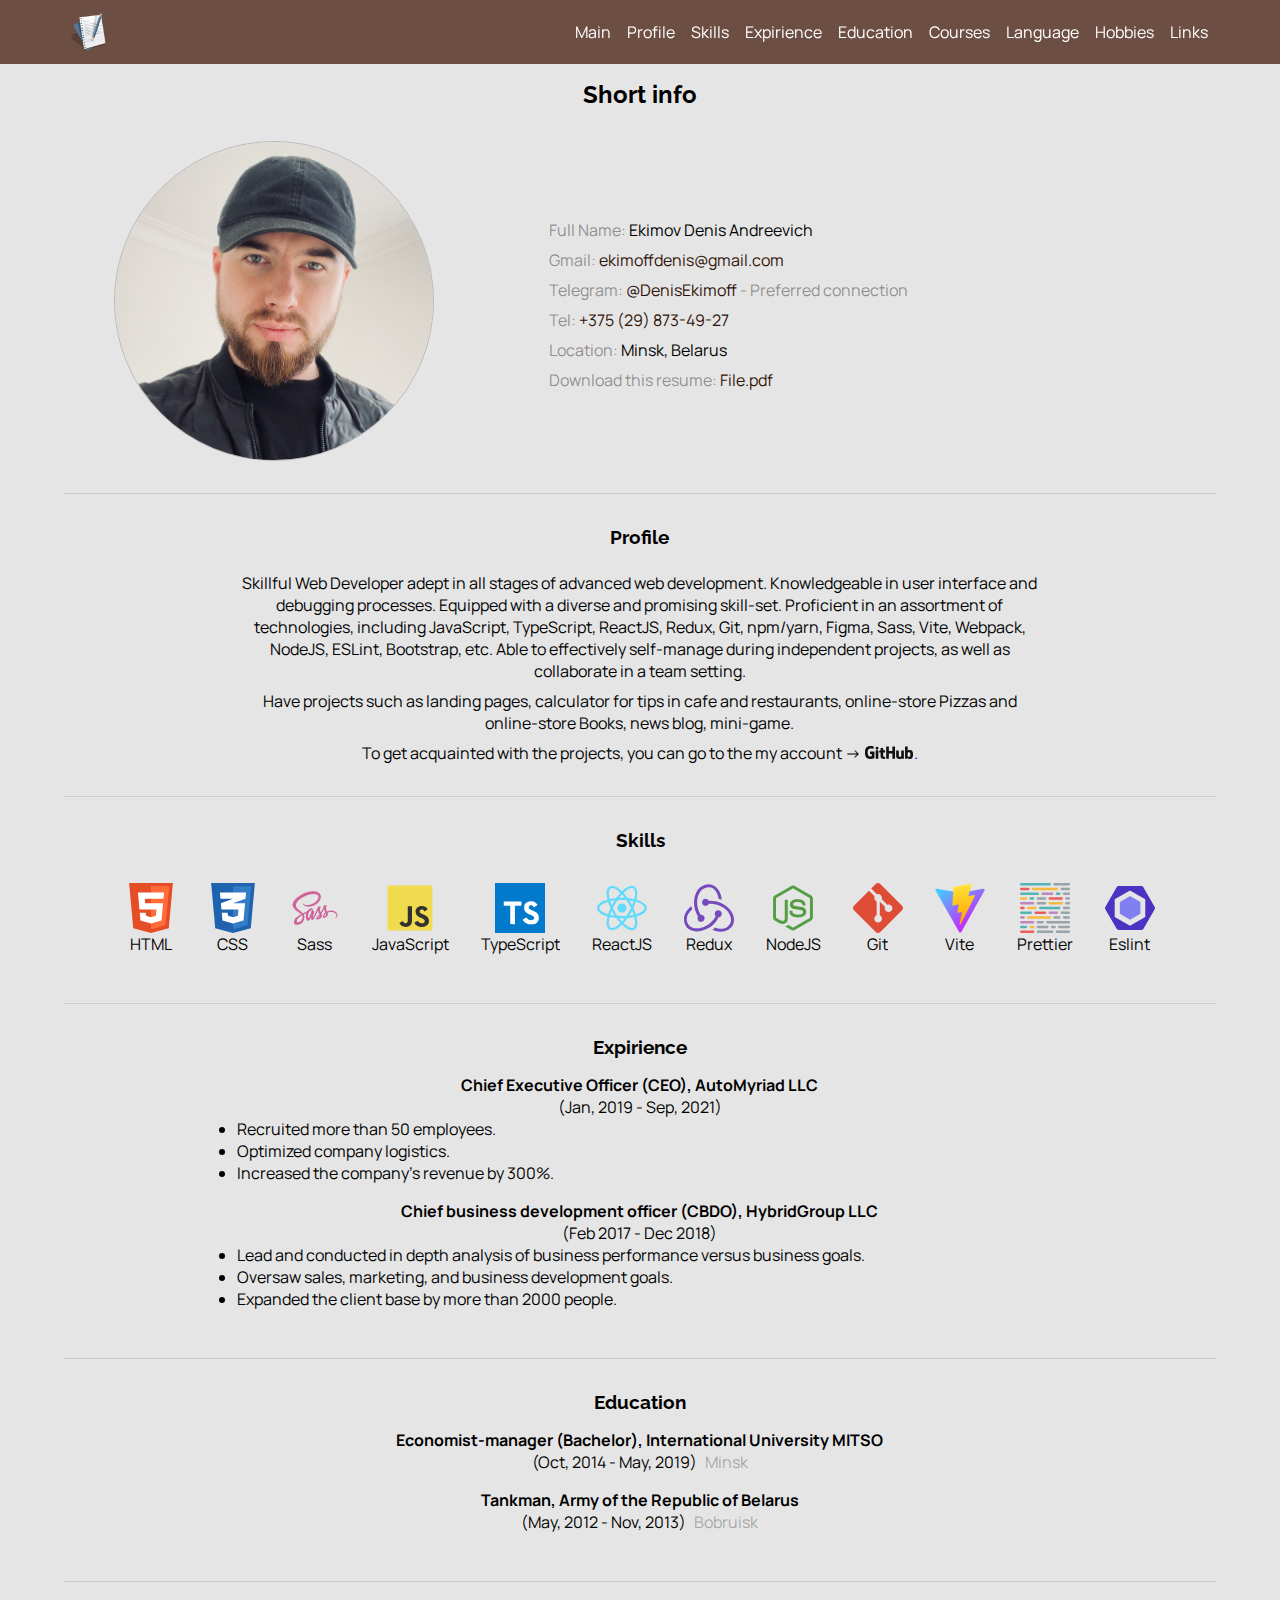
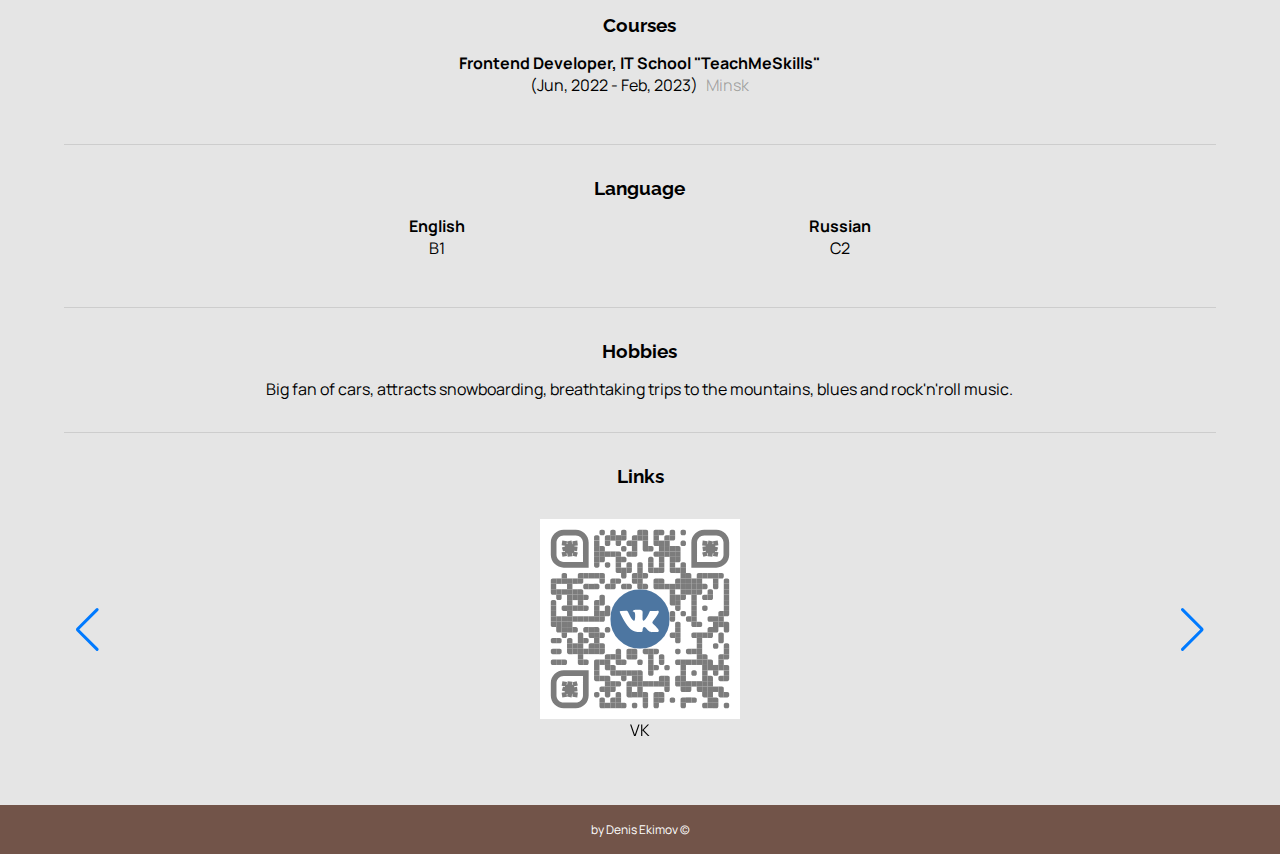
==== commit 8bb9249b: "feat: add download resume file in pdf format" ====
--- a/pages/myprofile.html
+++ b/pages/myprofile.html
@@ -69,6 +69,11 @@
             <p class="about__location">
               <span> Location:</span>
               Minsk, Belarus
+            </p>
+            <p class="about__tel">
+              <span> Download this resume: </span>
+              <a href="https://drive.google.com/file/d/1qYl6QKa0St5y-ko8pPvTC9QuLvTSEpIA/view?usp=sharing"
+                target="_blank">File.pdf</a>
             </p>
           </div>
         </section>
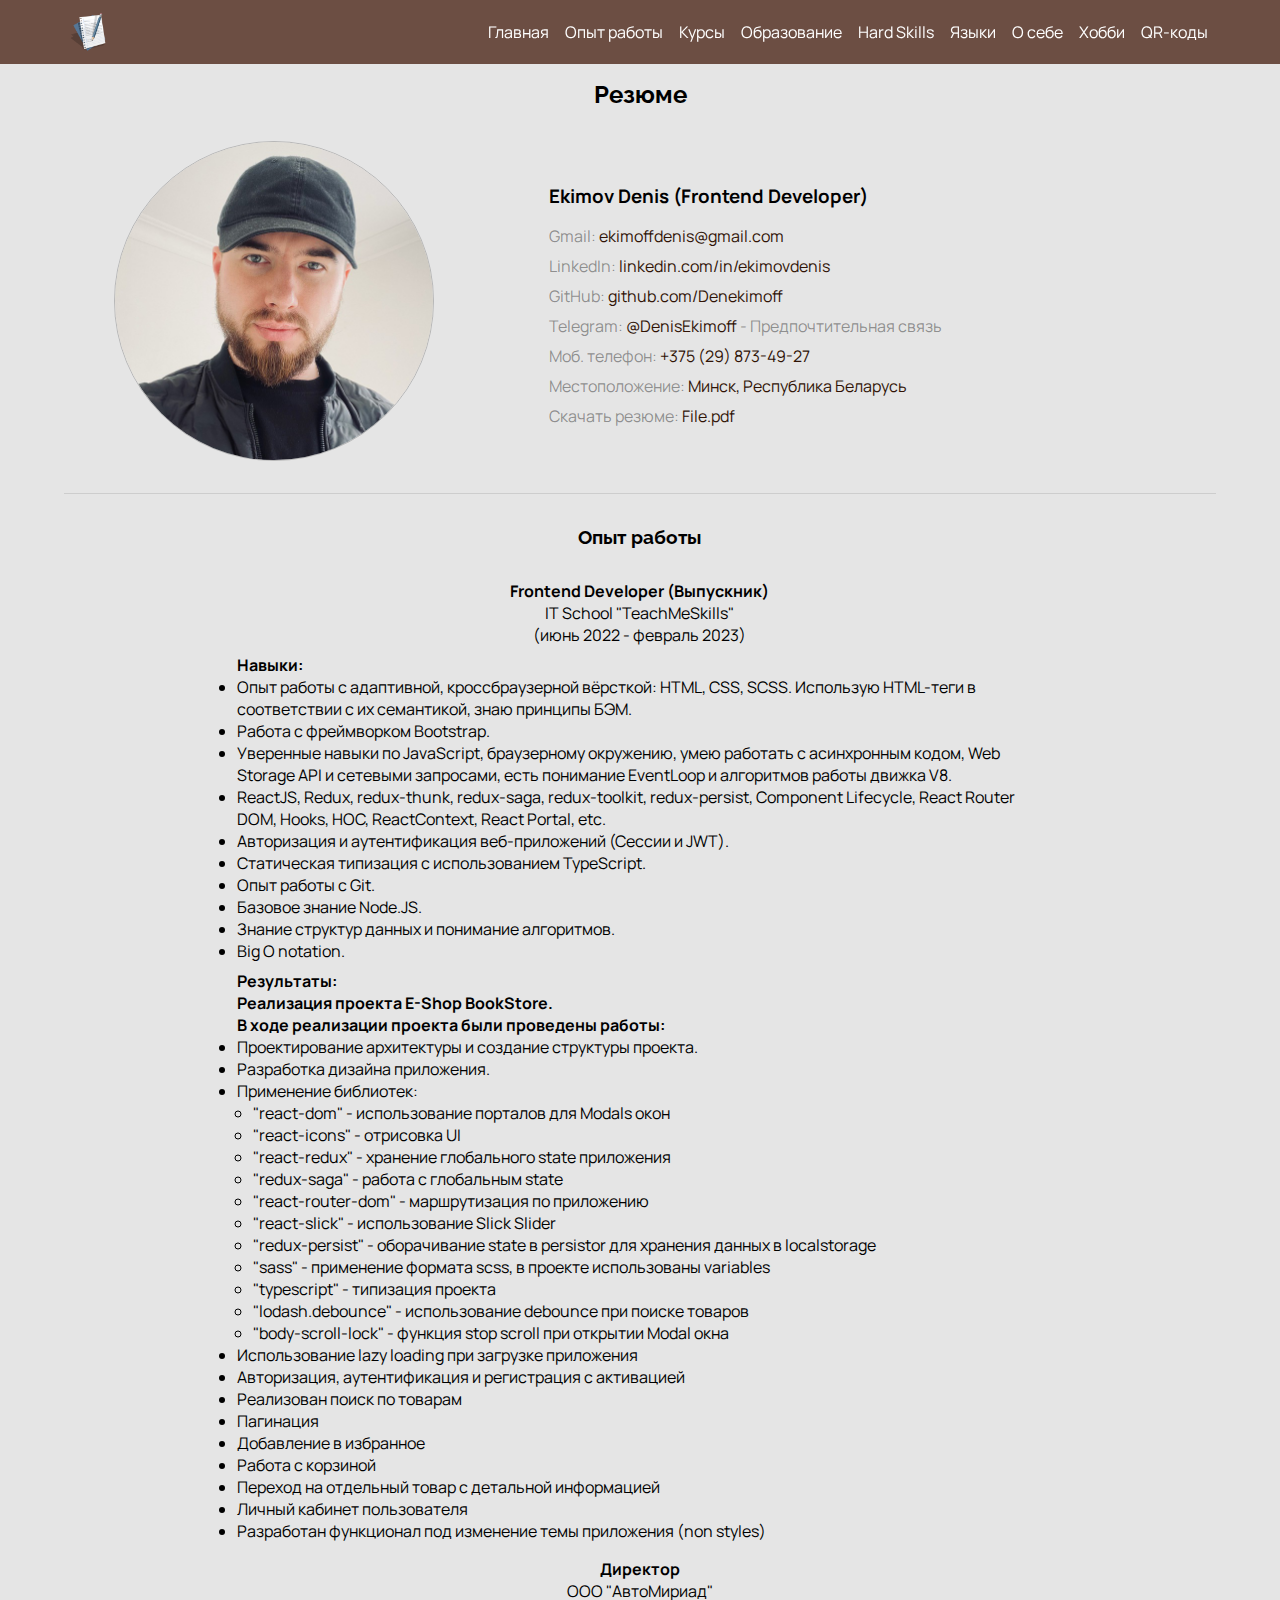
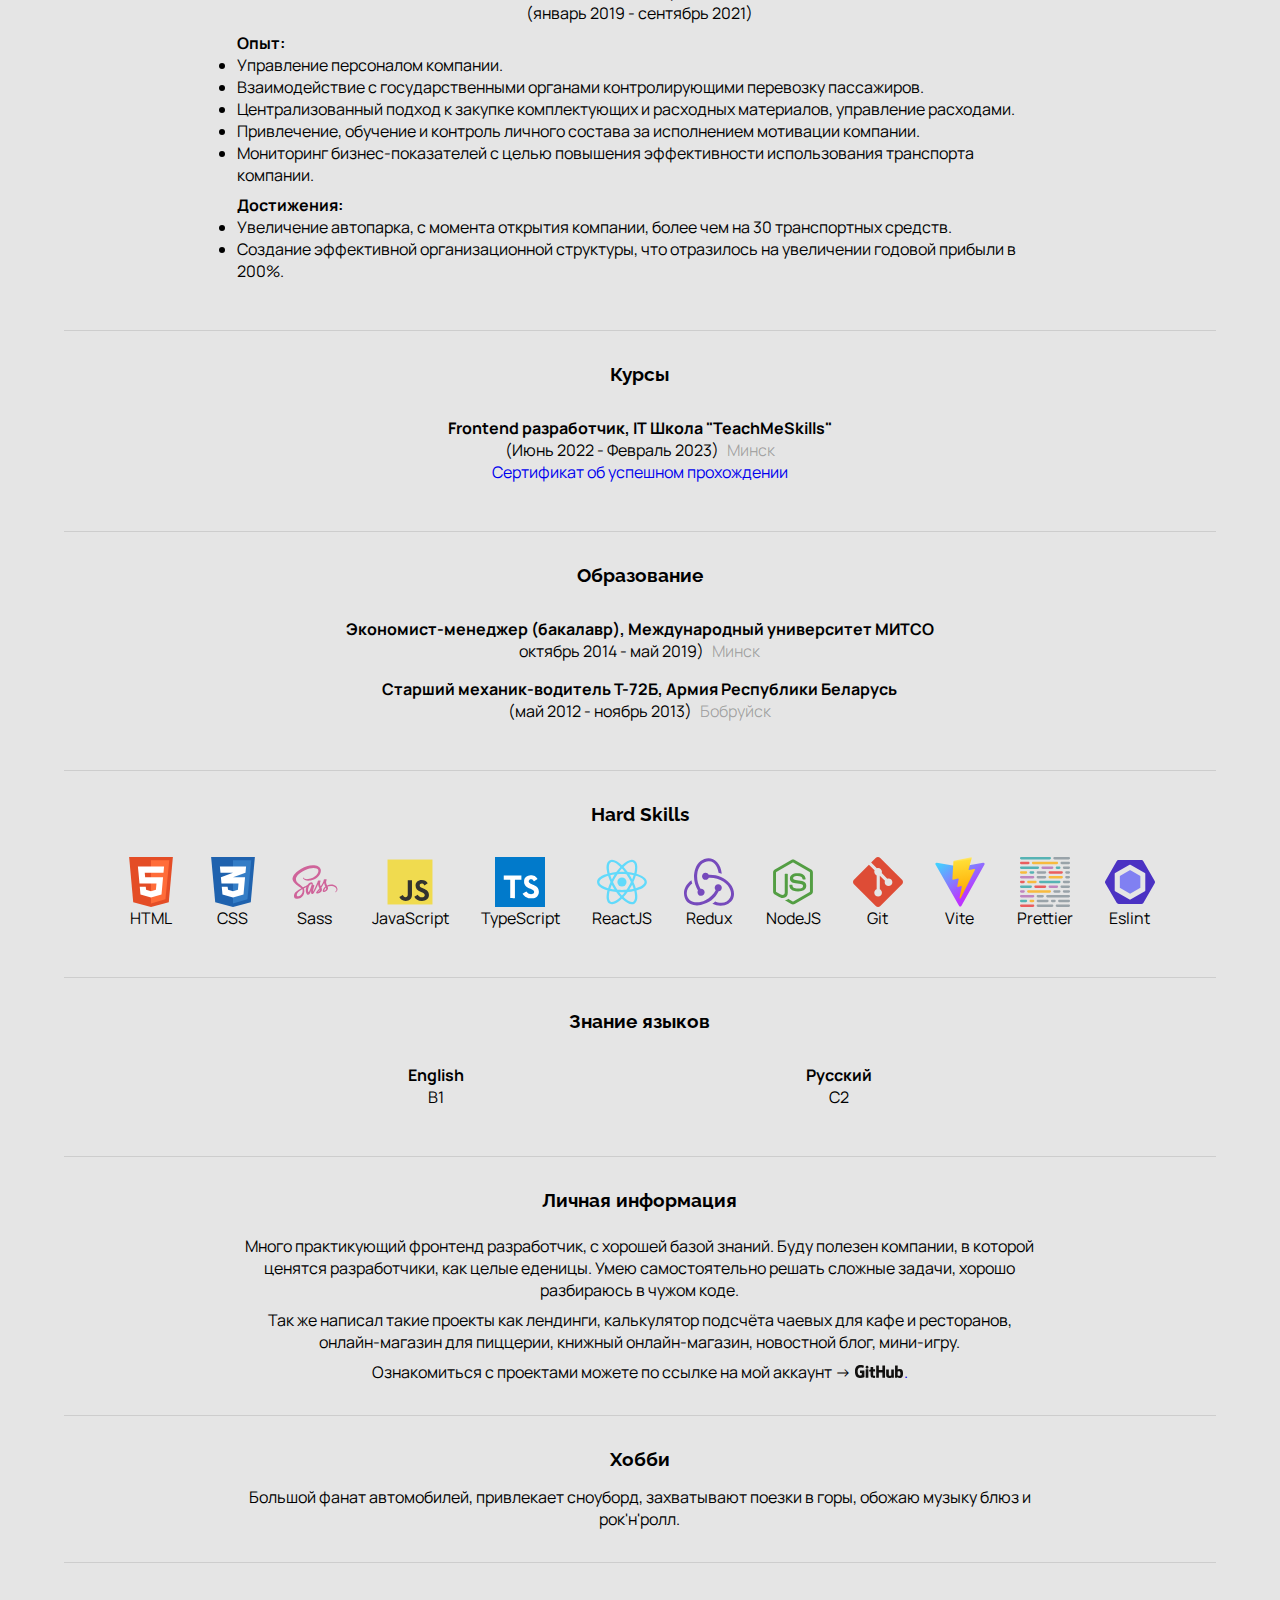
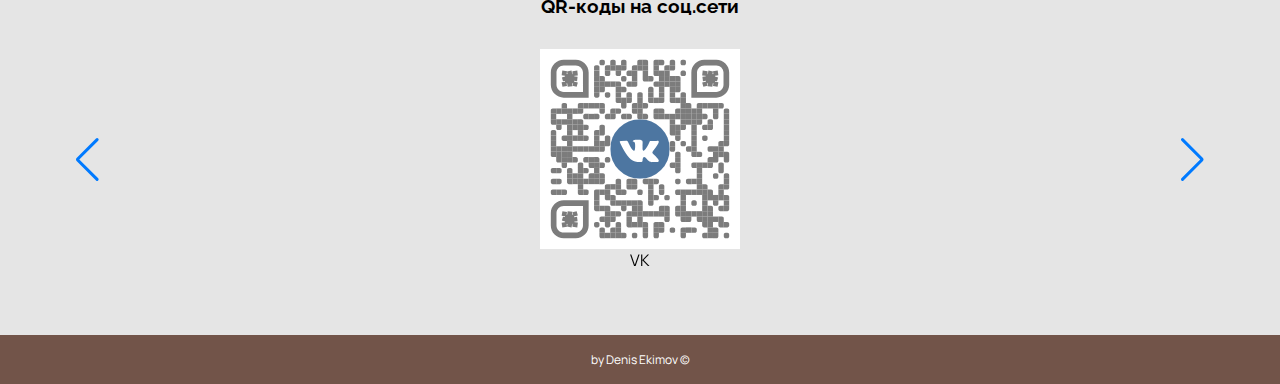
==== commit 761aec3d: "update resume" ====
--- a/pages/myprofile.html
+++ b/pages/myprofile.html
@@ -5,12 +5,12 @@
   <meta charset="UTF-8">
   <meta http-equiv="X-UA-Compatible" content="IE=edge">
   <meta name="viewport" content="width=device-width, initial-scale=1.0">
-  <link rel="shortcut icon" href="../assets/img/favico.svg" type="image/x-icon">
+  <link rel="shortcut icon" href="../assets/img/user_icon.ico" type="image/x-icon">
   <link rel="stylesheet" href="https://cdn.jsdelivr.net/npm/swiper@8/swiper-bundle.min.css" />
   <link rel="stylesheet" href="../style/myprofile.css">
   <script src="https://cdn.jsdelivr.net/npm/swiper@8/swiper-bundle.min.js" defer></script>
   <script src="../script/app.js" defer></script>
-  <title>Profile</title>
+  <title>Резюме</title>
 </head>
 
 <body>
@@ -22,15 +22,15 @@
         </div>
         <nav class="header__menu">
           <ul class="header__list">
-            <li class="header__item">Main</li>
-            <li class="header__item">Profile</li>
-            <li class="header__item">Skills</li>
-            <li class="header__item">Expirience</li>
-            <li class="header__item">Education</li>
-            <li class="header__item">Courses</li>
-            <li class="header__item">Language</li>
-            <li class="header__item">Hobbies</li>
-            <li class="header__item">Links</li>
+            <li class="header__item">Главная</li>
+            <li class="header__item">Опыт работы</li>
+            <li class="header__item">Курсы</li>
+            <li class="header__item">Образование</li>
+            <li class="header__item">Hard Skills</li>
+            <li class="header__item">Языки</li>
+            <li class="header__item">О себе</li>
+            <li class="header__item">Хобби</li>
+            <li class="header__item">QR-коды</li>
           </ul>
         </nav>
         <div class="header__burger">
@@ -42,69 +42,173 @@
   <main class="main">
     <div class="wrapper">
       <div class="main__body">
-        <h2>Short info</h2>
+        <h2>Резюме</h2>
         <section class="main__about">
           <div class="about__photo">
             <img src="../assets/img/avatar.jpg" alt="photo">
           </div>
           <div class="about__info">
-            <p class="about__fullname">
-              <span> Full Name:</span>
-              Ekimov Denis Andreevich
-            </p>
+            <h3 class="about__fullname">
+              Ekimov Denis (Frontend Developer)
+            </h3>
             <p class="about__email">
               <span> Gmail: </span>
               <a href="mailto:ekimoffdenis@gmail.com?subject=Job offer">ekimoffdenis@gmail.com</a>
+            </p>
+            <p class="about__email">
+              <span> LinkedIn: </span>
+              <a href="https://www.linkedin.com/in/ekimovdenis"
+                target="_blank">linkedin.com/in/ekimovdenis</a>
+            </p>
+            <p class="about__email">
+              <span> GitHub: </span>
+              <a href="https://github.com/Denekimoff" target="_blank">github.com/Denekimoff</a>
             </p>
             <p class="about__telegram">
               <span> Telegram:</span>
               <a href="https://t.me/DenisEkimoff" target="_blank"
                 rel="noopener noreferrer">@DenisEkimoff</a>
-              <span> - Preferred connection</span>
+              <span> - Предпочтительная связь</span>
             </p>
             <p class="about__tel">
-              <span> Tel: </span>
+              <span> Моб. телефон: </span>
               <a href="tel:+375298734927">+375 (29) 873-49-27</a>
             </p>
             <p class="about__location">
-              <span> Location:</span>
-              Minsk, Belarus
+              <span> Местоположение:</span>
+              <a href="https://president.gov.by/ru/belarus/regions/minsk" target="_blank"
+                rel="noopener noreferrer">Минск, Республика Беларусь</a>
             </p>
             <p class="about__tel">
-              <span> Download this resume: </span>
-              <a href="https://drive.google.com/file/d/1qYl6QKa0St5y-ko8pPvTC9QuLvTSEpIA/view?usp=sharing"
+              <span> Скачать резюме: </span>
+              <a href="https://drive.google.com/file/d/1z75N86Kxi-7b1GWs7B-rFkdpN_ocYlxK/view?usp=share_link"
                 target="_blank">File.pdf</a>
             </p>
           </div>
         </section>
-        <section class="main__profile">
+        <section class="main__expirience">
           <div class="section__wrapper">
-            <h3 class="main__title">Profile</h3>
-            <p>Skillful Web Developer adept in all stages of advanced web development. Knowledgeable
-              in user interface and debugging processes. Equipped with a diverse and promising
-              skill-set. Proficient in an assortment of technologies, including JavaScript,
-              TypeScript, ReactJS, Redux, Git, npm/yarn, Figma, Sass, Vite, Webpack, NodeJS, ESLint,
-              Bootstrap, etc. Able to effectively self-manage during independent projects, as well
-              as
-              collaborate in a team setting.
-            </p>
-            <p>Have projects such as landing pages, calculator for tips in cafe and restaurants,
-              online-store Pizzas and online-store Books, news blog, mini-game.</p>
-            <p>To get acquainted with the projects, you can go to the my account &#8594
-              <a href="https://github.com/Denekimoff">
-                <svg xmlns="http://www.w3.org/2000/svg" width="50" height="13"
-                  viewBox="-0.122 175.062 480.244 129.875">
-                  <g fill="#121110">
-                    <path
-                      d="M92.375 230.65H52.019a1.887 1.887 0 0 0-1.886 1.886v19.731a1.89 1.89 0 0 0 1.886 1.889h15.743v24.513s-3.535 1.206-13.308 1.206c-11.53 0-27.637-4.214-27.637-39.632 0-35.425 16.772-40.087 32.518-40.087 13.63 0 19.502 2.401 23.238 3.556 1.174.36 2.26-.808 2.26-1.851l4.502-19.063c0-.487-.165-1.075-.721-1.474-1.517-1.082-10.774-6.262-34.16-6.262-26.941 0-54.576 11.463-54.576 66.562 0 55.103 31.64 63.313 58.302 63.313 22.076 0 35.468-9.434 35.468-9.434.552-.306.612-1.077.612-1.431v-61.537c0-1.04-.844-1.885-1.885-1.885M300.354 181.664a1.88 1.88 0 0 0-1.873-1.896h-22.724a1.889 1.889 0 0 0-1.882 1.896l.006 43.913h-35.419v-43.913a1.882 1.882 0 0 0-1.875-1.896h-22.722a1.887 1.887 0 0 0-1.877 1.896v118.904c0 1.048.843 1.901 1.877 1.901h22.722c1.039 0 1.875-.854 1.875-1.901v-50.86h35.419l-.062 50.86c0 1.048.844 1.901 1.883 1.901h22.777c1.041 0 1.873-.854 1.875-1.901V181.664M135.254 197.268c0-8.183-6.56-14.795-14.653-14.795-8.085 0-14.65 6.612-14.65 14.795 0 8.173 6.565 14.802 14.65 14.802 8.093 0 14.653-6.629 14.653-14.802M133.629 275.486V220.6a1.89 1.89 0 0 0-1.88-1.895h-22.651c-1.039 0-1.969 1.072-1.969 2.115v78.634c0 2.312 1.44 2.998 3.304 2.998h20.408c2.239 0 2.788-1.1 2.788-3.034v-23.932M386.71 218.884h-22.549c-1.034 0-1.876.852-1.876 1.901v58.302s-5.729 4.192-13.859 4.192c-8.13 0-10.287-3.689-10.287-11.65v-50.844c0-1.049-.841-1.901-1.875-1.901h-22.886c-1.032 0-1.879.852-1.879 1.901v54.693c0 23.646 13.179 29.431 31.31 29.431 14.873 0 26.864-8.216 26.864-8.216s.571 4.329.829 4.843c.259.512.932 1.029 1.659 1.029l14.56-.064c1.032 0 1.879-.854 1.879-1.898l-.008-79.817c0-1.05-.843-1.902-1.882-1.902M439.445 283.207c-7.821-.238-13.126-3.788-13.126-3.788v-37.653s5.233-3.208 11.654-3.782c8.12-.727 15.944 1.726 15.944 21.095.001 20.426-3.53 24.457-14.472 24.128zm8.894-66.993c-12.807 0-21.518 5.714-21.518 5.714v-40.263c0-1.05-.839-1.897-1.875-1.897h-22.787a1.887 1.887 0 0 0-1.878 1.897v118.903c0 1.048.842 1.901 1.881 1.901h15.811c.711 0 1.25-.367 1.648-1.009.393-.639.96-5.482.96-5.482s9.318 8.83 26.957 8.83c20.708 0 32.584-10.504 32.584-47.154 0-36.651-18.967-41.44-31.783-41.44M198.936 218.695h-17.045l-.026-22.519c0-.852-.439-1.278-1.424-1.278h-23.228c-.903 0-1.388.398-1.388 1.265v23.271s-11.64 2.809-12.427 3.037a1.886 1.886 0 0 0-1.361 1.812v14.623c0 1.052.84 1.898 1.879 1.898h11.909v35.178c0 26.13 18.328 28.697 30.696 28.697 5.651 0 12.411-1.814 13.527-2.228.675-.248 1.067-.947 1.067-1.705l.019-16.086c0-1.05-.886-1.897-1.884-1.897-.993 0-3.534.404-6.15.404-8.372 0-11.209-3.893-11.209-8.932l-.001-33.432h17.046c1.039 0 1.88-.847 1.88-1.898v-18.317a1.884 1.884 0 0 0-1.88-1.893" />
-                  </g>
-                </svg>.
-              </a>
-            </p>
+            <h3 class="main__title">Опыт работы</h3>
+            <ul class="education__list">
+              <li class="education__item">
+                <p>Frontend Developer (Выпускник)</p>
+                <p>IT School "TeachMeSkills"</p>
+                <p>(июнь 2022 - февраль 2023)</p>
+                <ul class="expirience__achievements">
+                  Навыки:
+                  <li>Опыт работы с адаптивной, кроссбраузерной вёрсткой: HTML, CSS, SCSS. Использую
+                    HTML-теги в
+                    соответствии с их семантикой, знаю принципы БЭМ.</li>
+                  <li>Работа с фреймворком Bootstrap.</li>
+                  <li>Уверенные навыки по JavaScript, браузерному окружению, умею работать с
+                    асинхронным кодом, Web
+                    Storage API и сетевыми запросами, есть понимание EventLoop и алгоритмов работы
+                    движка V8.</li>
+                  <li>ReactJS, Redux, redux-thunk, redux-saga, redux-toolkit, redux-persist,
+                    Component Lifecycle, React
+                    Router DOM, Hooks, HOC, ReactContext, React Portal, etc.</li>
+                  <li>Авторизация и аутентификация веб-приложений (Сессии и JWT).</li>
+                  <li>Статическая типизация с использованием TypeScript.</li>
+                  <li>Опыт работы с Git.</li>
+                  <li>Базовое знание Node.JS.</li>
+                  <li>Знание структур данных и понимание алгоритмов.</li>
+                  <li>Big O notation.</li>
+                </ul>
+                <ul class="expirience__achievements">
+                  Результаты:
+                  <p>Реализация проекта E-Shop BookStore.</p>
+                  <p>В ходе реализации проекта были проведены работы:</p>
+                  <li>Проектирование архитектуры и создание структуры проекта.</li>
+                  <li>Разработка дизайна приложения.</li>
+                  <li>Применение библиотек:
+                    <ul class="expirience__achievements__inner">
+                      <li>"react-dom" - использование порталов для Modals окон</li>
+                      <li>"react-icons" - отрисовка UI</li>
+                      <li>"react-redux" - хранение глобального state приложения</li>
+                      <li>"redux-saga" - работа с глобальным state</li>
+                      <li>"react-router-dom" - маршрутизация по приложению</li>
+                      <li>"react-slick" - использование Slick Slider</li>
+                      <li>"redux-persist" - оборачивание state в persistor для хранения данных в
+                        localstorage</li>
+                      <li>"sass" - применение формата scss, в проекте использованы variables</li>
+                      <li>"typescript" - типизация проекта</li>
+                      <li>"lodash.debounce" - использование debounce при поиске товаров</li>
+                      <li>"body-scroll-lock" - функция stop scroll при открытии Modal окна</li>
+                    </ul>
+                  </li>
+                  <li>Использование lazy loading при загрузке приложения</li>
+                  <li>Авторизация, аутентификация и регистрация с активацией</li>
+                  <li>Реализован поиск по товарам</li>
+                  <li>Пагинация</li>
+                  <li>Добавление в избранное</li>
+                  <li>Работа с корзиной</li>
+                  <li>Переход на отдельный товар с детальной информацией</li>
+                  <li>Личный кабинет пользователя</li>
+                  <li>Разработан функционал под изменение темы приложения (non styles)</li>
+                </ul>
+              </li>
+              <li class="education__item">
+                <p>Директор</p>
+                <p>ООО "АвтоМириад"</p>
+                <p>(январь 2019 - сентябрь 2021)</p>
+                <ul class="expirience__achievements">
+                  Опыт:
+                  <li>Управление персоналом компании.</li>
+                  <li>Взаимодействие с государственными органами контролирующими перевозку
+                    пассажиров.</li>
+                  <li>Централизованный подход к закупке комплектующих и расходных материалов,
+                    управление
+                    расходами.</li>
+                  <li>Привлечение, обучение и контроль личного состава за исполнением мотивации
+                    компании.
+                  </li>
+                  <li>Мониторинг бизнес-показателей с целью повышения эффективности использования
+                    транспорта
+                    компании.</li>
+                </ul>
+                <ul class="expirience__achievements">
+                  Достижения:
+                  <li>Увеличение автопарка, с момента открытия компании, более чем на 30
+                    транспортных
+                    средств.</li>
+                  <li>Создание эффективной организационной структуры, что отразилось на увеличении
+                    годовой
+                    прибыли в 200%.</li>
+                </ul>
+              </li>
+            </ul>
+          </div>
+        </section>
+        <section class="main__courses">
+          <div class="section__wrapper">
+            <h3 class="main__title">Курсы</h3>
+            <ul class="education__list">
+              <li class="education__item">
+                <p>Frontend разработчик, IT Школа "TeachMeSkills"</p>
+                <p>(Июнь 2022 - Февраль 2023)<span>Минск</span></p>
+                <a href="https://drive.google.com/file/d/14LRFqyxGOKVBID9ftlPkVVX0-l-DUxpG/view?usp=share_link"
+                  target="_blank" rel="noopener noreferrer">Сертификат об успешном прохождении</a>
+              </li>
+            </ul>
+          </div>
+        </section>
+        <section class="main__education">
+          <div class="section__wrapper">
+            <h3 class="main__title">Образование</h3>
+            <ul class="education__list">
+              <li class="education__item">
+                <p>Экономист-менеджер (бакалавр), Международный университет МИТСО</p>
+                <p>октябрь 2014 - май 2019)<span>Минск</span></p>
+              </li>
+              <li class="education__item">
+                <p>Старший механик-водитель Т-72Б, Армия Республики Беларусь</p>
+                <p>(май 2012 - ноябрь 2013)<span>Бобруйск</span></p>
+              </li>
+            </ul>
           </div>
         </section>
         <section class="main__skills">
-          <h3 class="main__title">Skills</h3>
+          <h3 class="main__title">Hard Skills</h3>
           <ul class="skills__list">
             <li class="skills__item">HTML
               <svg enable-background="new 0 0 50 50" height="50px" id="Layer_1" version="1.0"
@@ -373,83 +477,54 @@
             </li>
           </ul>
         </section>
-        <section class="main__expirience">
-          <div class="section__wrapper">
-            <h3 class="main__title">Expirience</h3>
-            <ul class="education__list">
-              <li class="education__item">
-                <p>Chief Executive Officer (CEO), AutoMyriad LLC</p>
-                <p>(Jan, 2019 - Sep, 2021)</p>
-                <ul class="expirience__achievements">
-                  <li>Recruited more than 50 employees.</li>
-                  <li>Optimized company logistics.</li>
-                  <li>Increased the company's revenue by 300%.</li>
-                </ul>
-              </li>
-              <li class="education__item">
-                <p>Chief business development officer (CBDO), HybridGroup LLC</p>
-                <p>(Feb 2017 - Dec 2018)</p>
-                <ul class="expirience__achievements">
-                  <li>Lead and conducted in depth analysis of business performance versus business
-                    goals.</li>
-                  <li>Oversaw sales, marketing, and business development goals.</li>
-                  <li>Expanded the client base by more than 2000 people.</li>
-                </ul>
-              </li>
-            </ul>
-          </div>
-        </section>
-        <section class="main__education">
-          <div class="section__wrapper">
-            <h3 class="main__title">Education</h3>
-            <ul class="education__list">
-              <li class="education__item">
-                <p>Economist-manager (Bachelor), International University MITSO</p>
-                <p>(Oct, 2014 - May, 2019)<span>Minsk</span></p>
-              </li>
-              <li class="education__item">
-                <p>Tankman, Army of the Republic of Belarus</p>
-                <p>(May, 2012 - Nov, 2013)<span>Bobruisk</span></p>
-              </li>
-            </ul>
-          </div>
-        </section>
-        <section class="main__courses">
-          <div class="section__wrapper">
-            <h3 class="main__title">Courses</h3>
-            <ul class="education__list">
-              <li class="education__item">
-                <p>Frontend Developer, IT School "TeachMeSkills"</p>
-                <p>(Jun, 2022 - Feb, 2023)<span>Minsk</span></p>
-              </li>
-            </ul>
-          </div>
-        </section>
         <section class="main__language">
           <div class="section__wrapper">
-            <h3 class="main__title">Language</h3>
+            <h3 class="main__title">Знание языков</h3>
             <ul class="education__list">
               <li class="education__item">
                 <p>English</p>
                 <p>B1</p>
               </li>
               <li class="education__item">
-                <p>Russian</p>
+                <p>Русский</p>
                 <p>C2</p>
               </li>
             </ul>
           </div>
         </section>
+        <section class="main__profile">
+          <div class="section__wrapper">
+            <h3 class="main__title">Личная информация</h3>
+            <p>Много практикующий фронтенд разработчик, с хорошей базой знаний. Буду полезен
+              компании, в которой ценятся разработчики, как целые еденицы. Умею самостоятельно
+              решать сложные задачи, хорошо разбираюсь в чужом коде.
+            </p>
+            <p>Так же написал такие проекты как лендинги, калькулятор подсчёта чаевых для кафе и
+              ресторанов, онлайн-магазин для пиццерии, книжный онлайн-магазин, новостной блог,
+              мини-игру.</p>
+            <p>Ознакомиться с проектами можете по ссылке на мой аккаунт &#8594
+              <a href="https://github.com/Denekimoff">
+                <svg xmlns="http://www.w3.org/2000/svg" width="50" height="13"
+                  viewBox="-0.122 175.062 480.244 129.875">
+                  <g fill="#121110">
+                    <path
+                      d="M92.375 230.65H52.019a1.887 1.887 0 0 0-1.886 1.886v19.731a1.89 1.89 0 0 0 1.886 1.889h15.743v24.513s-3.535 1.206-13.308 1.206c-11.53 0-27.637-4.214-27.637-39.632 0-35.425 16.772-40.087 32.518-40.087 13.63 0 19.502 2.401 23.238 3.556 1.174.36 2.26-.808 2.26-1.851l4.502-19.063c0-.487-.165-1.075-.721-1.474-1.517-1.082-10.774-6.262-34.16-6.262-26.941 0-54.576 11.463-54.576 66.562 0 55.103 31.64 63.313 58.302 63.313 22.076 0 35.468-9.434 35.468-9.434.552-.306.612-1.077.612-1.431v-61.537c0-1.04-.844-1.885-1.885-1.885M300.354 181.664a1.88 1.88 0 0 0-1.873-1.896h-22.724a1.889 1.889 0 0 0-1.882 1.896l.006 43.913h-35.419v-43.913a1.882 1.882 0 0 0-1.875-1.896h-22.722a1.887 1.887 0 0 0-1.877 1.896v118.904c0 1.048.843 1.901 1.877 1.901h22.722c1.039 0 1.875-.854 1.875-1.901v-50.86h35.419l-.062 50.86c0 1.048.844 1.901 1.883 1.901h22.777c1.041 0 1.873-.854 1.875-1.901V181.664M135.254 197.268c0-8.183-6.56-14.795-14.653-14.795-8.085 0-14.65 6.612-14.65 14.795 0 8.173 6.565 14.802 14.65 14.802 8.093 0 14.653-6.629 14.653-14.802M133.629 275.486V220.6a1.89 1.89 0 0 0-1.88-1.895h-22.651c-1.039 0-1.969 1.072-1.969 2.115v78.634c0 2.312 1.44 2.998 3.304 2.998h20.408c2.239 0 2.788-1.1 2.788-3.034v-23.932M386.71 218.884h-22.549c-1.034 0-1.876.852-1.876 1.901v58.302s-5.729 4.192-13.859 4.192c-8.13 0-10.287-3.689-10.287-11.65v-50.844c0-1.049-.841-1.901-1.875-1.901h-22.886c-1.032 0-1.879.852-1.879 1.901v54.693c0 23.646 13.179 29.431 31.31 29.431 14.873 0 26.864-8.216 26.864-8.216s.571 4.329.829 4.843c.259.512.932 1.029 1.659 1.029l14.56-.064c1.032 0 1.879-.854 1.879-1.898l-.008-79.817c0-1.05-.843-1.902-1.882-1.902M439.445 283.207c-7.821-.238-13.126-3.788-13.126-3.788v-37.653s5.233-3.208 11.654-3.782c8.12-.727 15.944 1.726 15.944 21.095.001 20.426-3.53 24.457-14.472 24.128zm8.894-66.993c-12.807 0-21.518 5.714-21.518 5.714v-40.263c0-1.05-.839-1.897-1.875-1.897h-22.787a1.887 1.887 0 0 0-1.878 1.897v118.903c0 1.048.842 1.901 1.881 1.901h15.811c.711 0 1.25-.367 1.648-1.009.393-.639.96-5.482.96-5.482s9.318 8.83 26.957 8.83c20.708 0 32.584-10.504 32.584-47.154 0-36.651-18.967-41.44-31.783-41.44M198.936 218.695h-17.045l-.026-22.519c0-.852-.439-1.278-1.424-1.278h-23.228c-.903 0-1.388.398-1.388 1.265v23.271s-11.64 2.809-12.427 3.037a1.886 1.886 0 0 0-1.361 1.812v14.623c0 1.052.84 1.898 1.879 1.898h11.909v35.178c0 26.13 18.328 28.697 30.696 28.697 5.651 0 12.411-1.814 13.527-2.228.675-.248 1.067-.947 1.067-1.705l.019-16.086c0-1.05-.886-1.897-1.884-1.897-.993 0-3.534.404-6.15.404-8.372 0-11.209-3.893-11.209-8.932l-.001-33.432h17.046c1.039 0 1.88-.847 1.88-1.898v-18.317a1.884 1.884 0 0 0-1.88-1.893" />
+                  </g>
+                </svg>.
+              </a>
+            </p>
+          </div>
+        </section>
         <section class="main__hobbies">
           <div class="section__wrapper">
-            <h3 class="main__title">Hobbies</h3>
-            <p>Big fan of cars, attracts snowboarding, breathtaking trips to the mountains, blues
-              and rock'n'roll music.
+            <h3 class="main__title">Хобби</h3>
+            <p>Большой фанат автомобилей, привлекает сноуборд, захватывают поезки в горы, обожаю
+              музыку блюз и рок'н'ролл.
             </p>
           </div>
         </section>
         <section class="main__links">
-          <h3 class="main__title">Links</h3>
+          <h3 class="main__title">QR-коды на соц.сети</h3>
           <div class="main__slider swiper">
             <div class="main__slider__wrapper swiper-wrapper">
               <!-- Slides -->
--- a/style/myprofile.css
+++ b/style/myprofile.css
@@ -148,6 +148,11 @@
   width: 55%;
 }
 
+.about__info>h3 {
+  text-align: left;
+  padding-bottom: 1rem;
+}
+
 .about__info p {
   margin-bottom: 0.5rem;
   text-align: left;
@@ -218,16 +223,33 @@
   color: rgba(0, 0, 0);
 }
 
+.education__item {
+  margin-top: 1rem;
+}
+
+.expirience__achievements {
+  margin-top: .5rem;
+  font-weight: 700;
+  text-align: left;
+}
 .expirience__achievements>li {
+  font-weight: normal;
   list-style-type: disc;
   text-align: left;
 }
 
+.expirience__achievements__inner {
+  padding-left: 1rem;
+}
+.expirience__achievements__inner>li {
+    list-style-type: circle;
+}
+
 .education__item {
   margin-bottom: 1rem;
 }
 
-.education__item p:nth-child(odd) {
+.education__item p:nth-child(1) {
   font-weight: bold;
 }
 
@@ -252,7 +274,7 @@
 }
 
 /* MEDIA QUERY MOBILE */
-@media (max-width: 780px) {
+@media (max-width: 860px) {
   .wrapper {
     width: 100%;
   }
